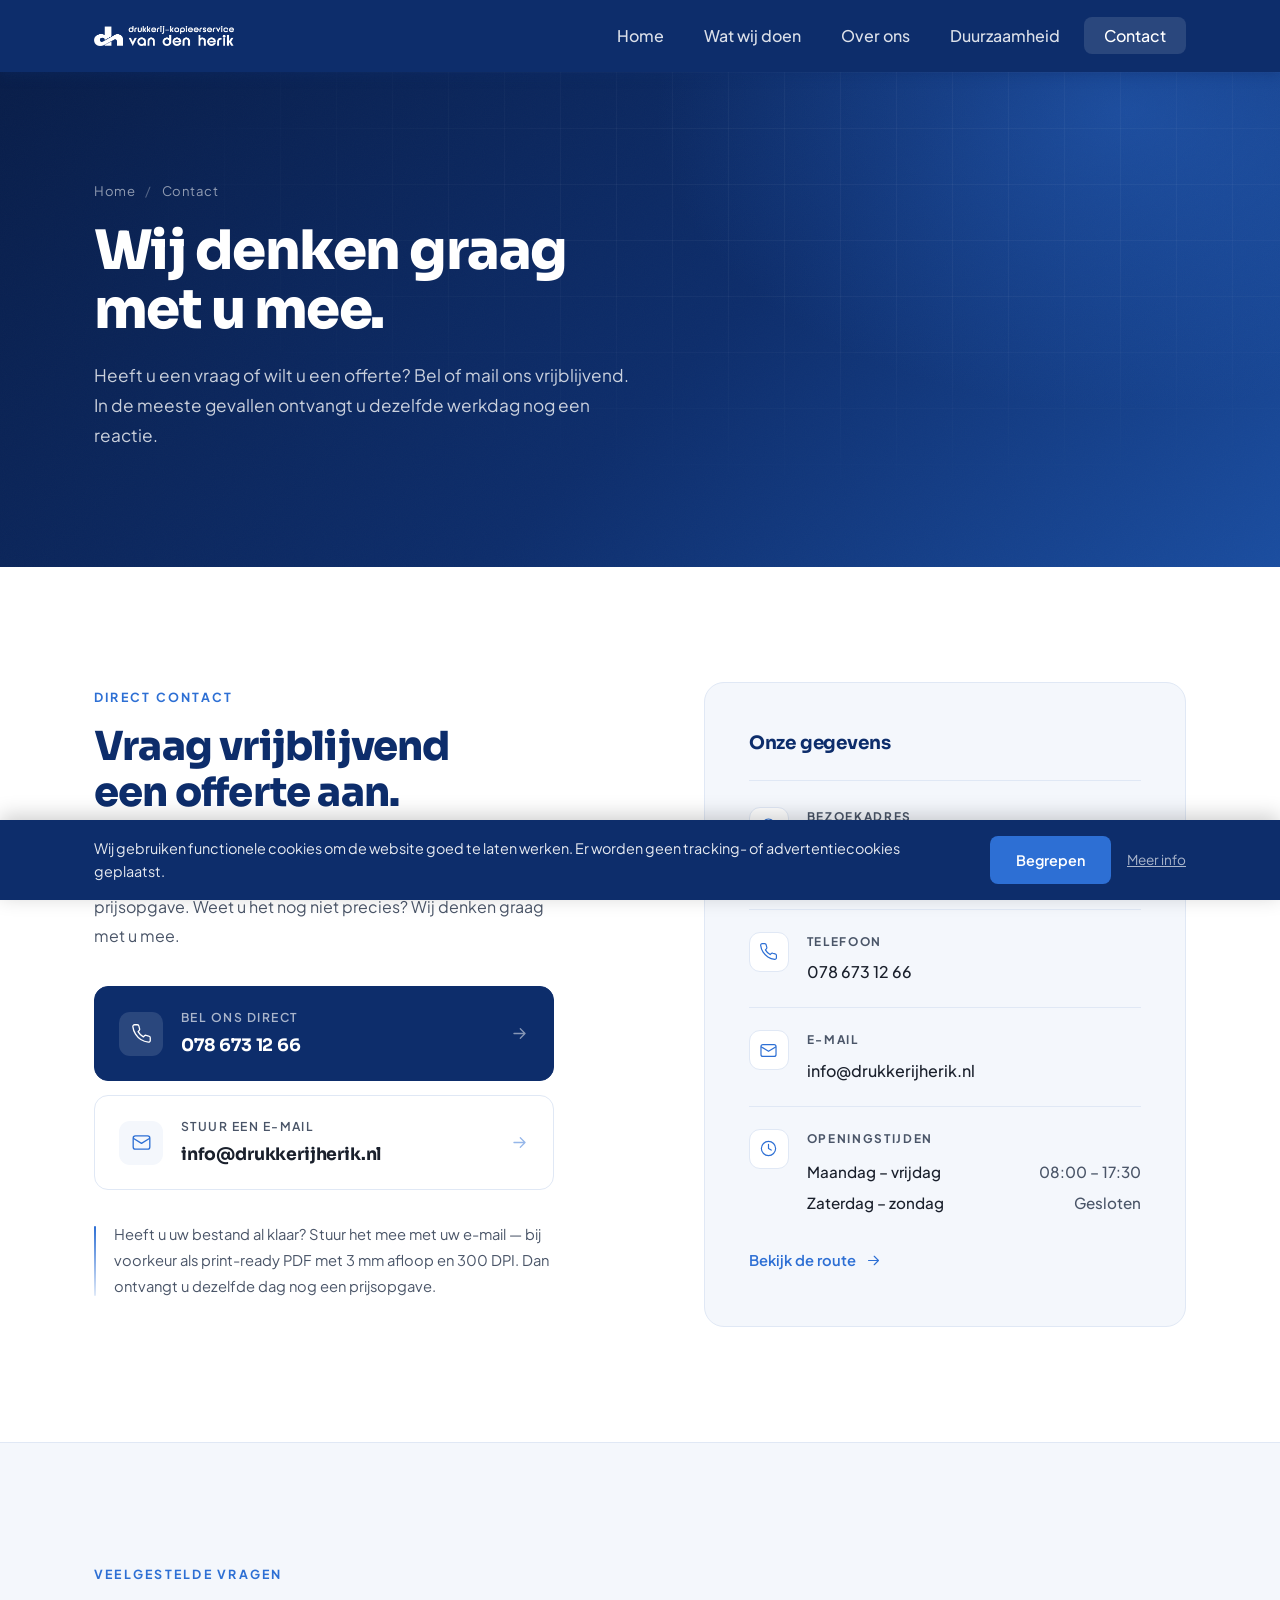
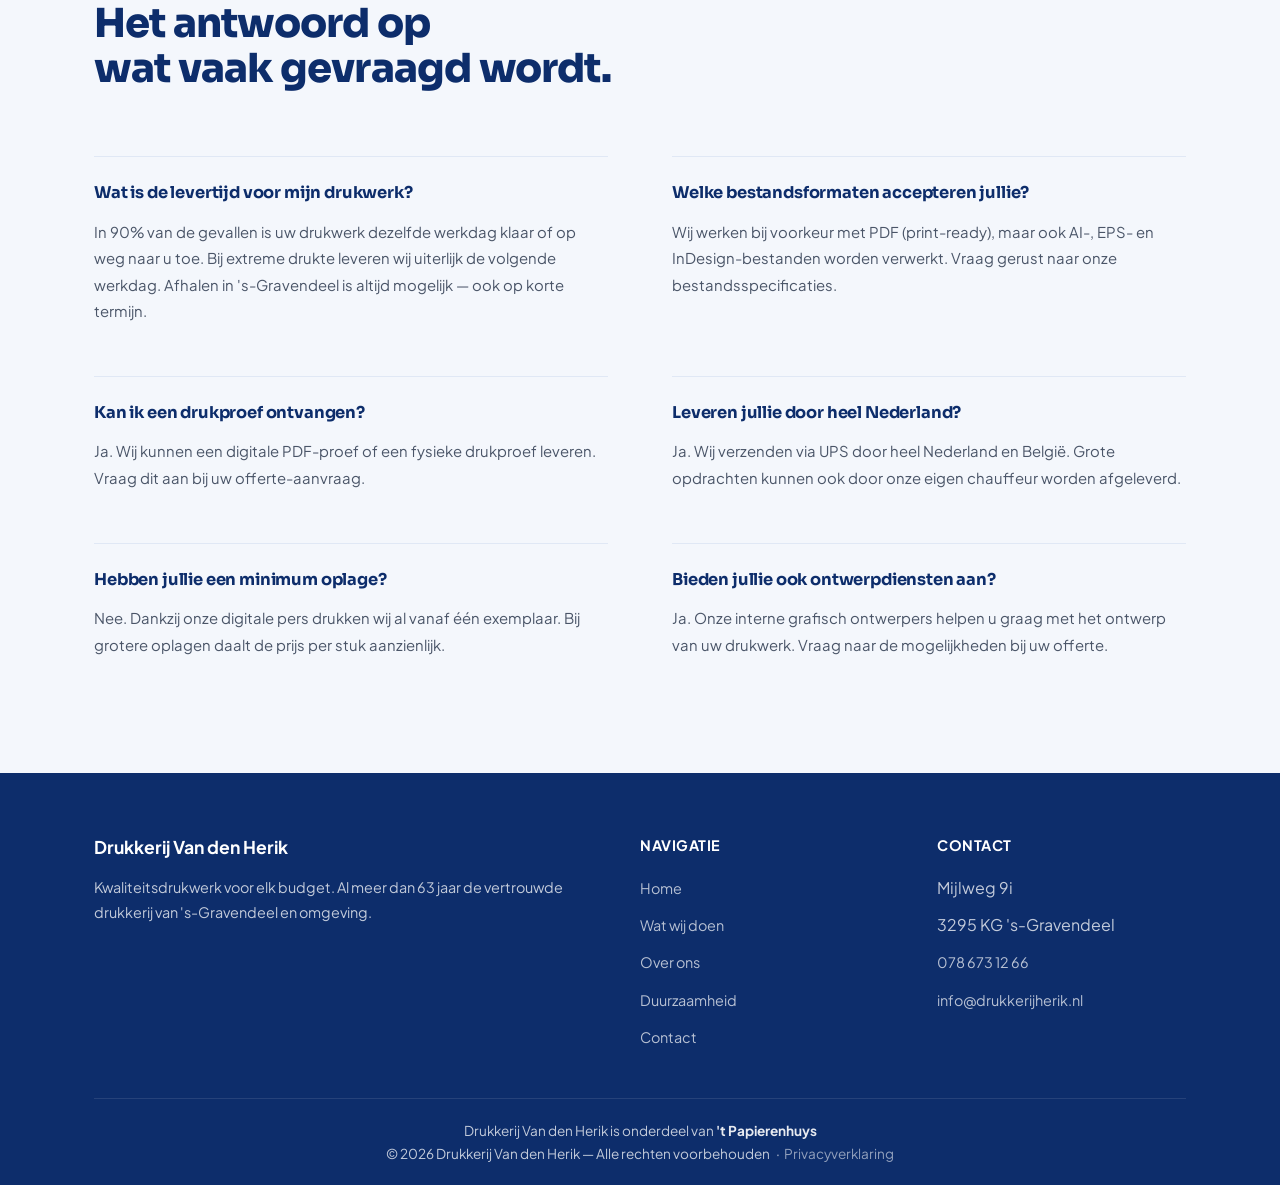
==== contact.html @ fd31c829 "Apply SEO/schema and accessibility/color skills to the site SEO & structured data (seo-audit, schema" ====
<!DOCTYPE html>
<html lang="nl">
<head>
  <meta charset="UTF-8" />
  <meta name="viewport" content="width=device-width, initial-scale=1.0" />
  <title>Contact — Drukkerij Van den Herik</title>
  <meta name="description" content="Neem contact op met Drukkerij Van den Herik. Vraag een offerte aan, stel uw vraag of kom langs op ons adres in 's-Gravendeel." />
  <link rel="canonical" href="https://drukkerijherik.nl/contact.html" />
  <meta property="og:type" content="website" />
  <meta property="og:site_name" content="Drukkerij Van den Herik" />
  <meta property="og:locale" content="nl_NL" />
  <meta property="og:title" content="Contact — Drukkerij Van den Herik" />
  <meta property="og:description" content="Neem contact op met Drukkerij Van den Herik. Vraag een offerte aan, stel uw vraag of kom langs op ons adres in 's-Gravendeel." />
  <meta property="og:url" content="https://drukkerijherik.nl/contact.html" />
  <meta property="og:image" content="https://drukkerijherik.nl/logo.png" />
  <meta name="twitter:card" content="summary" />
  <meta name="twitter:title" content="Contact — Drukkerij Van den Herik" />
  <meta name="twitter:description" content="Neem contact op met Drukkerij Van den Herik. Vraag een offerte aan, stel uw vraag of kom langs op ons adres in 's-Gravendeel." />
  <meta name="twitter:image" content="https://drukkerijherik.nl/logo.png" />
  <link rel="icon" href="logo.png" type="image/png" />
  <link rel="preconnect" href="https://fonts.googleapis.com" />
  <link rel="preconnect" href="https://fonts.gstatic.com" crossorigin />
  <link href="https://fonts.googleapis.com/css2?family=Plus+Jakarta+Sans:wght@400;500;600;700&family=Sora:wght@600;700;800&display=swap" rel="stylesheet" />
  <link rel="stylesheet" href="css/style.css" />
  <script type="application/ld+json">
  {
    "@context": "https://schema.org",
    "@graph": [
      {
        "@type": "LocalBusiness",
        "@id": "https://drukkerijherik.nl/#bedrijf",
        "name": "Drukkerij Van den Herik",
        "alternateName": "'t Papierenhuys",
        "image": "https://drukkerijherik.nl/logo.png",
        "logo": "https://drukkerijherik.nl/logo.png",
        "url": "https://drukkerijherik.nl/",
        "telephone": "+31786731266",
        "email": "info@drukkerijherik.nl",
        "priceRange": "€€",
        "foundingDate": "1961",
        "address": {
          "@type": "PostalAddress",
          "streetAddress": "Mijlweg 9i",
          "postalCode": "3295 KG",
          "addressLocality": "'s-Gravendeel",
          "addressRegion": "Zuid-Holland",
          "addressCountry": "NL"
        },
        "openingHoursSpecification": [{
          "@type": "OpeningHoursSpecification",
          "dayOfWeek": ["Monday", "Tuesday", "Wednesday", "Thursday", "Friday"],
          "opens": "08:00",
          "closes": "17:30"
        }]
      },
      {
        "@type": "ContactPage",
        "@id": "https://drukkerijherik.nl/contact.html#webpagina",
        "url": "https://drukkerijherik.nl/contact.html",
        "name": "Contact — Drukkerij Van den Herik",
        "isPartOf": { "@id": "https://drukkerijherik.nl/#website" },
        "about": { "@id": "https://drukkerijherik.nl/#bedrijf" },
        "inLanguage": "nl-NL"
      },
      {
        "@type": "BreadcrumbList",
        "@id": "https://drukkerijherik.nl/contact.html#broodkruimel",
        "itemListElement": [
          { "@type": "ListItem", "position": 1, "name": "Home", "item": "https://drukkerijherik.nl/" },
          { "@type": "ListItem", "position": 2, "name": "Contact", "item": "https://drukkerijherik.nl/contact.html" }
        ]
      }
    ]
  }
  </script>
</head>
<body>
  <a class="skip-link" href="#main">Naar de inhoud</a>

  <div id="scroll-voortgang" aria-hidden="true"></div>

  <!-- ===== NAVIGATIE ===== -->
  <nav class="navbar">
    <div class="container navbar__inner">
      <a href="/" class="navbar__logo">
        <img src="logo.png" alt="Drukkerij Van den Herik" class="navbar__logo-img" />
      </a>
      <button class="hamburger" id="hamburger" aria-label="Menu openen">
        <span></span><span></span><span></span>
      </button>
      <ul class="navbar__menu" id="nav-menu">
        <li><a href="/">Home</a></li>
        <li><a href="diensten.html">Wat wij doen</a></li>
        <li><a href="over-ons.html">Over ons</a></li>
        <li><a href="duurzaamheid.html">Duurzaamheid</a></li>
        <li><a href="contact.html" class="actief knop--nav-cta">Contact</a></li>
      </ul>
    </div>
  </nav>

  <main id="main">

  <!-- ===== PAGINAKOP ===== -->
  <header class="ct-kop">
    <div class="ct-kop__achtergrond" aria-hidden="true">
      <div class="ct-kop__raster"></div>
      <div class="ct-kop__ruis"></div>
    </div>
    <div class="container ct-kop__inhoud">
      <p class="ct-kop__broodkruimel">
        <a href="/">Home</a><span aria-hidden="true">/</span>Contact
      </p>
      <h1 class="ct-kop__titel">Wij denken graag<br />met u mee.</h1>
      <p class="ct-kop__intro">
        Heeft u een vraag of wilt u een offerte? Bel of mail ons vrijblijvend.
        In de meeste gevallen ontvangt u dezelfde werkdag nog een reactie.
      </p>
    </div>
  </header>

  <!-- ===== CONTACT ===== -->
  <section class="ct-sectie">
    <div class="container ct-raster">

      <!-- Direct contact -->
      <div class="ct-primair ct-reveal">
        <span class="ct-kicker">Direct contact</span>
        <h2 class="ct-titel">Vraag vrijblijvend<br />een offerte aan.</h2>
        <p class="ct-alinea">
          Vertel ons wat u nodig heeft — oplage, formaat, papiersoort en gewenste
          leverdatum — en wij sturen u een scherpe prijsopgave. Weet u het nog niet
          precies? Wij denken graag met u mee.
        </p>

        <div class="ct-acties">
          <a href="tel:+31786731266" class="ct-actie ct-actie--primair">
            <span class="ct-actie__icoon" aria-hidden="true">
              <svg viewBox="0 0 24 24" fill="none" stroke="currentColor" stroke-width="1.5" stroke-linecap="round" stroke-linejoin="round">
                <path d="M22 16.9v3a2 2 0 0 1-2.2 2 19.8 19.8 0 0 1-8.6-3.1 19.5 19.5 0 0 1-6-6A19.8 19.8 0 0 1 2.1 4.2 2 2 0 0 1 4.1 2h3a2 2 0 0 1 2 1.7c.1 1 .4 1.9.7 2.8a2 2 0 0 1-.5 2.1L8.1 9.9a16 16 0 0 0 6 6l1.3-1.3a2 2 0 0 1 2.1-.4c.9.3 1.8.6 2.8.7a2 2 0 0 1 1.7 2z"/>
              </svg>
            </span>
            <span class="ct-actie__tekst">
              <span class="ct-actie__label">Bel ons direct</span>
              <span class="ct-actie__waarde">078 673 12 66</span>
            </span>
            <span class="ct-actie__pijl" aria-hidden="true">
              <svg viewBox="0 0 24 24" fill="none" stroke="currentColor" stroke-width="1.6" stroke-linecap="round" stroke-linejoin="round">
                <path d="M5 12h14M13 6l6 6-6 6"/>
              </svg>
            </span>
          </a>

          <a href="mailto:info@drukkerijherik.nl" class="ct-actie">
            <span class="ct-actie__icoon" aria-hidden="true">
              <svg viewBox="0 0 24 24" fill="none" stroke="currentColor" stroke-width="1.5" stroke-linecap="round" stroke-linejoin="round">
                <rect x="2.5" y="4.5" width="19" height="15" rx="2.5"/>
                <path d="m3 7.5 9 5.5 9-5.5"/>
              </svg>
            </span>
            <span class="ct-actie__tekst">
              <span class="ct-actie__label">Stuur een e-mail</span>
              <span class="ct-actie__waarde">info@drukkerijherik.nl</span>
            </span>
            <span class="ct-actie__pijl" aria-hidden="true">
              <svg viewBox="0 0 24 24" fill="none" stroke="currentColor" stroke-width="1.6" stroke-linecap="round" stroke-linejoin="round">
                <path d="M5 12h14M13 6l6 6-6 6"/>
              </svg>
            </span>
          </a>
        </div>

        <p class="ct-notitie">
          Heeft u uw bestand al klaar? Stuur het mee met uw e-mail — bij voorkeur
          als print-ready PDF met 3 mm afloop en 300 DPI. Dan ontvangt u dezelfde
          dag nog een prijsopgave.
        </p>
      </div>

      <!-- Gegevens -->
      <aside class="ct-gegevens ct-reveal">
        <h2 class="ct-gegevens__titel">Onze gegevens</h2>

        <dl class="ct-lijst">
          <div class="ct-regel">
            <span class="ct-regel__icoon" aria-hidden="true">
              <svg viewBox="0 0 24 24" fill="none" stroke="currentColor" stroke-width="1.5" stroke-linecap="round" stroke-linejoin="round">
                <path d="M20 10.5c0 5.8-8 11.5-8 11.5s-8-5.7-8-11.5a8 8 0 0 1 16 0z"/>
                <circle cx="12" cy="10.2" r="2.8"/>
              </svg>
            </span>
            <div class="ct-regel__inhoud">
              <dt>Bezoekadres</dt>
              <dd>Mijlweg 9i<br />3295 KG 's-Gravendeel</dd>
            </div>
          </div>

          <div class="ct-regel">
            <span class="ct-regel__icoon" aria-hidden="true">
              <svg viewBox="0 0 24 24" fill="none" stroke="currentColor" stroke-width="1.5" stroke-linecap="round" stroke-linejoin="round">
                <path d="M22 16.9v3a2 2 0 0 1-2.2 2 19.8 19.8 0 0 1-8.6-3.1 19.5 19.5 0 0 1-6-6A19.8 19.8 0 0 1 2.1 4.2 2 2 0 0 1 4.1 2h3a2 2 0 0 1 2 1.7c.1 1 .4 1.9.7 2.8a2 2 0 0 1-.5 2.1L8.1 9.9a16 16 0 0 0 6 6l1.3-1.3a2 2 0 0 1 2.1-.4c.9.3 1.8.6 2.8.7a2 2 0 0 1 1.7 2z"/>
              </svg>
            </span>
            <div class="ct-regel__inhoud">
              <dt>Telefoon</dt>
              <dd><a href="tel:+31786731266">078 673 12 66</a></dd>
            </div>
          </div>

          <div class="ct-regel">
            <span class="ct-regel__icoon" aria-hidden="true">
              <svg viewBox="0 0 24 24" fill="none" stroke="currentColor" stroke-width="1.5" stroke-linecap="round" stroke-linejoin="round">
                <rect x="2.5" y="4.5" width="19" height="15" rx="2.5"/>
                <path d="m3 7.5 9 5.5 9-5.5"/>
              </svg>
            </span>
            <div class="ct-regel__inhoud">
              <dt>E-mail</dt>
              <dd><a href="mailto:info@drukkerijherik.nl">info@drukkerijherik.nl</a></dd>
            </div>
          </div>

          <div class="ct-regel">
            <span class="ct-regel__icoon" aria-hidden="true">
              <svg viewBox="0 0 24 24" fill="none" stroke="currentColor" stroke-width="1.5" stroke-linecap="round" stroke-linejoin="round">
                <circle cx="12" cy="12" r="9"/>
                <path d="M12 6.8V12l3.4 2"/>
              </svg>
            </span>
            <div class="ct-regel__inhoud">
              <dt>Openingstijden</dt>
              <dd>
                <span class="ct-uren"><span>Maandag &ndash; vrijdag</span><span>08:00 &ndash; 17:30</span></span>
                <span class="ct-uren"><span>Zaterdag &ndash; zondag</span><span>Gesloten</span></span>
              </dd>
            </div>
          </div>
        </dl>

        <a class="ct-route" href="https://www.google.com/maps/search/?api=1&amp;query=Mijlweg+9i+3295+KG+%27s-Gravendeel"
           target="_blank" rel="noopener">
          Bekijk de route
          <svg viewBox="0 0 24 24" fill="none" stroke="currentColor" stroke-width="1.6" stroke-linecap="round" stroke-linejoin="round" aria-hidden="true">
            <path d="M5 12h14M13 6l6 6-6 6"/>
          </svg>
        </a>
      </aside>

    </div>
  </section>

  <!-- ===== VEELGESTELDE VRAGEN ===== -->
  <section class="ct-faq">
    <div class="container">
      <div class="ct-faq__kop ct-reveal">
        <span class="ct-kicker">Veelgestelde vragen</span>
        <h2 class="ct-titel">Het antwoord op<br />wat vaak gevraagd wordt.</h2>
      </div>

      <div class="ct-faq__raster">
        <div class="ct-vraag ct-reveal">
          <h3>Wat is de levertijd voor mijn drukwerk?</h3>
          <p>
            In 90% van de gevallen is uw drukwerk dezelfde werkdag klaar of op weg naar u toe.
            Bij extreme drukte leveren wij uiterlijk de volgende werkdag. Afhalen in
            's-Gravendeel is altijd mogelijk — ook op korte termijn.
          </p>
        </div>
        <div class="ct-vraag ct-reveal">
          <h3>Welke bestandsformaten accepteren jullie?</h3>
          <p>
            Wij werken bij voorkeur met PDF (print-ready), maar ook AI-, EPS- en
            InDesign-bestanden worden verwerkt. Vraag gerust naar onze bestandsspecificaties.
          </p>
        </div>
        <div class="ct-vraag ct-reveal">
          <h3>Kan ik een drukproef ontvangen?</h3>
          <p>
            Ja. Wij kunnen een digitale PDF-proef of een fysieke drukproef leveren.
            Vraag dit aan bij uw offerte-aanvraag.
          </p>
        </div>
        <div class="ct-vraag ct-reveal">
          <h3>Leveren jullie door heel Nederland?</h3>
          <p>
            Ja. Wij verzenden via UPS door heel Nederland en België. Grote opdrachten
            kunnen ook door onze eigen chauffeur worden afgeleverd.
          </p>
        </div>
        <div class="ct-vraag ct-reveal">
          <h3>Hebben jullie een minimum oplage?</h3>
          <p>
            Nee. Dankzij onze digitale pers drukken wij al vanaf één exemplaar.
            Bij grotere oplagen daalt de prijs per stuk aanzienlijk.
          </p>
        </div>
        <div class="ct-vraag ct-reveal">
          <h3>Bieden jullie ook ontwerpdiensten aan?</h3>
          <p>
            Ja. Onze interne grafisch ontwerpers helpen u graag met het ontwerp van
            uw drukwerk. Vraag naar de mogelijkheden bij uw offerte.
          </p>
        </div>
      </div>
    </div>
  </section>

  </main>

  <!-- ===== FOOTER ===== -->
  <footer class="footer">
    <div class="container">
      <div class="footer__raster">
        <div>
          <div class="footer__merk">Drukkerij Van den Herik</div>
          <p class="footer__beschrijving">
            Kwaliteitsdrukwerk voor elk budget. Al meer dan 63 jaar de vertrouwde drukkerij
            van 's-Gravendeel en omgeving.
          </p>
        </div>
        <div>
          <div class="footer__koptekst">Navigatie</div>
          <ul class="footer__links">
            <li><a href="/">Home</a></li>
            <li><a href="diensten.html">Wat wij doen</a></li>
            <li><a href="over-ons.html">Over ons</a></li>
            <li><a href="duurzaamheid.html">Duurzaamheid</a></li>
            <li><a href="contact.html">Contact</a></li>
          </ul>
        </div>
        <div>
          <div class="footer__koptekst">Contact</div>
          <ul class="footer__links">
            <li>Mijlweg 9i</li>
            <li>3295 KG 's-Gravendeel</li>
            <li><a href="tel:+31786731266">078 673 12 66</a></li>
            <li><a href="mailto:info@drukkerijherik.nl">info@drukkerijherik.nl</a></li>
          </ul>
        </div>
      </div>
      <div class="footer__bodem">
        Drukkerij Van den Herik is onderdeel van <strong class="footer__merknaam">'t Papierenhuys</strong><br />&copy; 2026 Drukkerij Van den Herik — Alle rechten voorbehouden &nbsp;&nbsp;·&nbsp;&nbsp;<a href="privacy.html" class="footer__privacy">Privacyverklaring</a>
      </div>
    </div>
  </footer>

  <script src="js/main.js"></script>
</body>
</html>
---- css/style.css ----
/* =========================================
   Drukkerij Van den Herik — Stylesheet
   Designsysteem: zie DESIGN.md. Alle kleuren lopen via de tokens
   hieronder; buiten dit blok (en het duurzaamheidspalet) staan
   geen losse hex-waarden.
   ========================================= */

:root {
  /* ——— Inkt: merkblauw van nacht tot glans ——— */
  --inkt-nacht:    #060f2b;
  --inkt-diep:     #081d49;
  --blauw-donker:  #0d2d6b;
  --inkt-marine:   #123a80;
  --blauw-middel:  #1a4da0;
  --blauw-licht:   #2d6fd4;
  --blauw-accent:  #4a90d9;
  --blauw-glans:   #7ab0ff;
  --blauw-hemel:   #8fc0ff;
  --blauw-lucht:   #8fd0ff;
  --blauw-mist:    #bcd8ff;
  --blauw-ijs:     #dbe6f6;
  --blauw-wolk:    #e8f0fc;

  /* ——— Illustratie-blauw (scènes) ——— */
  --scene-nacht:   #101c38;
  --scene-diep:    #182848;
  --scene-staal:   #24407a;
  --scene-lood:    #3a4d78;
  --scene-hemel:   #6ba3e8;
  --scene-lucht:   #9fbde8;
  --scene-vlak:    #c9d8ef;
  --scene-regel:   #dbe3ef;
  --scene-rand:    #b9cbe8;
  --scene-zacht:   #eef3fb;
  --scene-marine:  #1c2e56;
  --scene-leisteen: #22355e;
  --scene-sneeuw:  #d6e7ff;
  --papier-structuur: #eef1f6;
  --papier-structuur-diep: #e6eaf2;

  /* ——— Papier: achtergronden en vlakken ——— */
  --wit:           #ffffff;
  --papier-licht:  #f7faff;
  --grijs-licht:   #f4f7fc;
  --papier-diep:   #e9eff9;
  --grijs-middel:  #e0e8f5;
  --papier-mat:    #dfe5ee;
  --papier-lila:   #e9e6f2;
  --papier-lila-diep: #dcd8ea;

  /* ——— Tekst ——— */
  --tekst-donker:  #1a202c;
  --grijs-tekst:   #4a5568;
  --tekst-zacht:   #61728f;
  --tekst-vaag:    #9aa8bf;

  /* ——— Signaal ——— */
  --succes:        #059669;
  --succes-diep:   #065f46;
  --succes-zacht:  #ecfdf5;
  --succes-rand:   #a7e8cb;
  --live-groen:    #6fe3a5;
  --waarschuwing:  #92600a;
  --waarschuwing-zacht: #fef3e2;
  --waarschuwing-rand:  #f6d8a8;
  --fout:          #c53030;
  --fout-helder:   #e53e3e;
  --fout-zacht:    #fde8e8;

  /* ——— Groen: duurzaamheid ——— */
  --groen-diep:    #1a4a2e;
  --groen:         #2a7a46;
  --groen-helder:  #3a9b5c;
  --groen-mint:    #a9d0b6;
  --groen-nevel:   #f0f7f0;
  --blauw-nevel:   #e8f4f8;

  /* ——— Drukwerk-illustratie (alleen in scènes) ——— */
  --cmyk-cyaan:    #00b7e8;
  --cmyk-magenta:  #e6007e;
  --cmyk-geel:     #ffd500;
  --folie-goud:    #b8860b;
  --folie-licht:   #f6d878;
  --folie-glans:   #fff2b0;
  --folie-donker:  #8a6d1f;
  --kraft:         #e6dccd;
  --kraft-diep:    #dfd3c0;
  --kraft-licht:   #f7f3ee;
  --kaart-lila:    #ece5f0;
  --roos:          #d4708a;
  --zwart:         #000000;

  /* ——— RGB-hulpwaarden voor rgba() ——— */
  --inkt-rgb:          6, 15, 43;
  --inkt-diep-rgb:     8, 29, 73;
  --blauw-donker-rgb:  13, 45, 107;
  --blauw-middel-rgb:  26, 77, 160;
  --blauw-licht-rgb:   45, 111, 212;
  --blauw-accent-rgb:  74, 144, 217;
  --blauw-glans-rgb:   122, 176, 255;
  --wit-rgb:           255, 255, 255;
  --blauw-mist-rgb:    188, 216, 255;
  --groen-rgb:         58, 155, 92;
  --groen-mint-rgb:    169, 208, 182;
  --blauw-hemel-rgb:   143, 192, 255;
  --scene-diep-rgb:    24, 40, 72;
  --live-groen-rgb:    111, 227, 165;
  --inkt-k-rgb:        160, 190, 255;
  --cmyk-cyaan-rgb:    0, 183, 232;
  --cmyk-magenta-rgb:  230, 0, 126;
  --cmyk-geel-rgb:     255, 213, 0;
  --kraft-schaduw-rgb: 90, 70, 50;
  --lila-schaduw-rgb:  90, 80, 140;
  --zwart-rgb:         0, 0, 0;

  /* ——— Typografie ——— */
  --font-display: 'Sora', 'Plus Jakarta Sans', 'Segoe UI', system-ui, sans-serif;
  --font-tekst:   'Plus Jakarta Sans', 'Segoe UI', system-ui, -apple-system, sans-serif;

  /* ——— Diepte ——— */
  --schaduw-vlak:    0 2px 14px rgba(var(--blauw-donker-rgb), 0.05);
  --schaduw-zacht:   0 4px 12px rgba(var(--blauw-donker-rgb), 0.1);
  --schaduw:         0 4px 20px rgba(var(--blauw-donker-rgb), 0.12);
  --schaduw-hover:   0 18px 40px rgba(var(--blauw-donker-rgb), 0.14);
  --schaduw-zwevend: 0 24px 60px rgba(var(--blauw-donker-rgb), 0.18);

  /* ——— Vorm ——— */
  --radius:        8px;
  --radius-knop:   12px;
  --radius-groot:  16px;
  --radius-kaart:  20px;
  --radius-scene:  24px;

  /* ——— Beweging ——— */
  --ease-uit:   cubic-bezier(0.16, 1, 0.3, 1);
  --ease-zacht: cubic-bezier(0.22, 1, 0.36, 1);
  --duur-snel:  0.25s;
  --duur:       0.35s;
  --duur-traag: 0.75s;
  --transitie:  0.3s ease;

  /* ——— Focus ——— */
  --focus-ring:       rgba(var(--blauw-licht-rgb), 0.55);
  --focus-ring-licht: rgba(var(--blauw-mist-rgb), 0.9);
}

/* ——— Reset & Base ——— */
*, *::before, *::after { box-sizing: border-box; margin: 0; padding: 0; }

html { scroll-behavior: smooth; font-size: 16px; }

body {
  font-family: var(--font-tekst);
  color: var(--tekst-donker);
  background: var(--wit);
  line-height: 1.7;
  -webkit-font-smoothing: antialiased;
  -moz-osx-font-smoothing: grayscale;
  text-rendering: optimizeLegibility;
}

img { max-width: 100%; display: block; }

a { color: var(--blauw-licht); text-decoration: none; transition: color var(--transitie); }
a:hover { color: var(--blauw-donker); }

/* ——— Skip link: eerste focusbare element, onzichtbaar tot het focus krijgt ——— */
.skip-link {
  position: absolute;
  top: 16px;
  left: 16px;
  z-index: 10000;
  padding: 12px 20px;
  background: var(--blauw-donker);
  color: var(--wit);
  font-weight: 700;
  border-radius: 8px;
  transform: translateY(-150%);
  transition: transform var(--transitie);
}
.skip-link:focus-visible,
.skip-link:focus {
  transform: translateY(0);
}

/* ——— Toegankelijke focus: zichtbaar bij toetsenbord, onzichtbaar bij klikken ——— */
:where(a, button, [role="button"], input, textarea, select, summary, [tabindex]):focus-visible {
  outline: 3px solid var(--focus-ring);
  outline-offset: 3px;
  border-radius: 4px;
}
:where(.navbar, .footer, .hero, .dp-hero, .op-hero, .du-hero, .ct-kop, .hp-cta, .op-cta, .dp-finale, .dp-waarom, .op-werkwijze, .du-cta, .pv-kop)
  :where(a, button, [role="button"]):focus-visible {
  outline-color: var(--focus-ring-licht);
}
::selection { background: rgba(var(--blauw-licht-rgb), 0.18); color: var(--blauw-donker); }

/* ——— Minder beweging: sitebrede terugval (aanvullend op de per-sectie-regels) ——— */
@media (prefers-reduced-motion: reduce) {
  *, *::before, *::after {
    animation-duration: 0.01ms !important;
    animation-iteration-count: 1 !important;
    transition-duration: 0.01ms !important;
    scroll-behavior: auto !important;
  }
  .reveal,
  .kop-regel > span {
    opacity: 1 !important;
    transform: none !important;
  }
}

ul { list-style: none; }

/* ——— Utility ——— */
.container { max-width: 1140px; margin: 0 auto; padding: 0 24px; }
.sectie     { padding: 80px 0; }

.knop {
  display: inline-flex;
  align-items: center;
  justify-content: center;
  min-height: 48px;
  padding: 14px 32px;
  border-radius: var(--radius);
  font-family: var(--font-tekst);
  font-weight: 600;
  font-size: 1rem;
  line-height: 1.3;
  cursor: pointer;
  border: 2px solid transparent;
  transition: background var(--duur-snel) var(--ease-zacht), color var(--duur-snel) var(--ease-zacht),
              border-color var(--duur-snel) var(--ease-zacht), box-shadow var(--duur) var(--ease-zacht),
              transform var(--duur-snel) var(--ease-zacht);
  text-align: center;
}
.knop:active { transform: translateY(0); box-shadow: var(--schaduw-zacht); }
.knop:disabled,
.knop[aria-disabled="true"] {
  opacity: 0.55;
  cursor: not-allowed;
  transform: none;
  box-shadow: none;
}

.knop--primair {
  background: var(--blauw-licht);
  color: var(--wit);
}
.knop--primair:hover {
  background: var(--blauw-donker);
  color: var(--wit);
  box-shadow: var(--schaduw-hover);
  transform: translateY(-2px);
}

/* ——— Navigatiebalk ——— */
.navbar {
  position: sticky;
  top: 0;
  z-index: 100;
  background: var(--blauw-donker);
  box-shadow: 0 2px 12px rgba(var(--blauw-donker-rgb), 0.4);
}

.navbar__inner {
  display: flex;
  align-items: center;
  justify-content: space-between;
  height: 72px;
}

.navbar__logo {
  display: flex;
  align-items: center;
  gap: 10px;
  color: var(--wit);
  font-size: 1.25rem;
  font-weight: 700;
  letter-spacing: -0.3px;
}

.navbar__logo-img {
  height: auto;
  max-height: 32px;
  max-width: 140px;
  width: auto;
  display: block;
  object-fit: contain;
  filter: brightness(0) invert(1);
}

.navbar__menu {
  display: flex;
  gap: 8px;
  align-items: center;
}

.navbar__menu a {
  color: rgba(var(--wit-rgb),0.85);
  font-weight: 500;
  padding: 8px 16px;
  border-radius: var(--radius);
  transition: background var(--transitie), color var(--transitie);
}
.navbar__menu a:hover,
.navbar__menu a.actief {
  background: rgba(var(--wit-rgb),0.12);
  color: var(--wit);
}

.navbar__menu .knop--nav-cta {
  background: var(--blauw-licht);
  color: var(--wit);
  padding: 8px 20px;
}
.navbar__menu .knop--nav-cta:hover {
  background: var(--blauw-accent);
}

/* Hamburger */
.hamburger {
  display: none;
  flex-direction: column;
  align-items: center;
  justify-content: center;
  gap: 5px;
  width: 44px;
  height: 44px;
  background: none;
  border: none;
  border-radius: var(--radius);
  cursor: pointer;
  padding: 8px;
}
.hamburger:hover { background: rgba(var(--wit-rgb), 0.1); }
.hamburger span {
  display: block;
  width: 26px;
  height: 2px;
  background: var(--wit);
  border-radius: 2px;
  transition: all var(--transitie);
}
.hamburger.open span:nth-child(1) { transform: translateY(7px) rotate(45deg); }
.hamburger.open span:nth-child(2) { opacity: 0; }
.hamburger.open span:nth-child(3) { transform: translateY(-7px) rotate(-45deg); }

/* ——— Hero ——— */
.hero {
  position: relative;
  background: linear-gradient(135deg, var(--blauw-donker) 0%, var(--blauw-middel) 60%, var(--blauw-licht) 100%);
  color: var(--wit);
  padding: 120px 0 100px;
  overflow: hidden;
}

.hero::before {
  content: '';
  position: absolute;
  inset: 0;
}

.hero__inhoud {
  position: relative;
  max-width: 700px;
}

.hero__badge {
  display: inline-flex;
  align-items: center;
  gap: 8px;
  background: rgba(var(--wit-rgb),0.15);
  border: 1px solid rgba(var(--wit-rgb),0.25);
  color: rgba(var(--wit-rgb),0.9);
  font-size: 0.875rem;
  font-weight: 600;
  padding: 6px 16px;
  border-radius: 50px;
  margin-bottom: 24px;
  letter-spacing: 0.5px;
}

.hero__titel {
  font-size: clamp(2.25rem, 6vw, 3.75rem);
  font-weight: 800;
  line-height: 1.1;
  margin-bottom: 24px;
  letter-spacing: -0.5px;
}

.hero__titel span { color: var(--blauw-accent); }

.hero__intro {
  font-size: 1.2rem;
  color: rgba(var(--wit-rgb),0.85);
  margin-bottom: 40px;
  max-width: 580px;
}

.hero__knoppen {
  display: flex;
  flex-wrap: wrap;
  gap: 16px;
}

/* ——— Tellers ——— */

.teller {
  padding: 32px 16px;
}

/* ——— Tijdlijn (Over ons) ——— */
.tijdlijn {
  position: relative;
  padding-left: 32px;
  display: grid;
  gap: 40px;
}

.tijdlijn::before {
  content: '';
  position: absolute;
  left: 10px;
  top: 8px;
  bottom: 8px;
  width: 2px;
  background: var(--grijs-middel);
}

/* ——— Contact ——— */

/* Formulier */

/* ——— Footer ——— */
.footer {
  background: var(--blauw-donker);
  color: rgba(var(--wit-rgb),0.75);
  padding: 60px 0 0;
}

.footer__raster {
  display: grid;
  grid-template-columns: 2fr 1fr 1fr;
  gap: 48px;
  padding-bottom: 48px;
  border-bottom: 1px solid rgba(var(--wit-rgb),0.1);
}

.footer__merk { color: var(--wit); font-size: 1.1rem; font-weight: 700; margin-bottom: 12px; }
.footer__beschrijving { font-size: 0.9rem; line-height: 1.7; }

.footer__koptekst {
  color: var(--wit);
  font-size: 0.9rem;
  font-weight: 700;
  text-transform: uppercase;
  letter-spacing: 0.5px;
  margin-bottom: 16px;
}

.footer__links { display: grid; gap: 10px; }
.footer__links a { color: rgba(var(--wit-rgb), 0.7); font-size: 0.9rem; transition: color var(--transitie); }
@media (max-width: 680px) {
  .footer__links { gap: 2px; }
  .footer__links a { display: inline-flex; align-items: center; min-height: 44px; }
  .footer__privacy { display: inline-flex; align-items: center; min-height: 44px; }
}
.footer__links a:hover { color: var(--wit); }

.footer__bodem {
  padding: 20px 0;
  text-align: center;
  font-size: 0.85rem;
}

/* ——— Cookie-banner ——— */
.cookie-banner {
  position: fixed;
  bottom: 0;
  left: 0;
  right: 0;
  background: var(--blauw-donker);
  color: var(--wit);
  z-index: 9999;
  transform: translateY(100%);
  transition: transform 0.4s ease;
  box-shadow: 0 -4px 20px rgba(var(--zwart-rgb),0.2);
}

.cookie-banner--zichtbaar {
  transform: translateY(0);
}

.cookie-banner__inhoud {
  max-width: 1140px;
  margin: 0 auto;
  padding: 16px 24px;
  display: flex;
  align-items: center;
  gap: 24px;
  flex-wrap: wrap;
}

.cookie-banner__inhoud p {
  flex: 1;
  font-size: 0.9rem;
  line-height: 1.6;
  color: rgba(var(--wit-rgb),0.9);
  margin: 0;
  min-width: 200px;
}

.cookie-banner__knoppen {
  display: flex;
  align-items: center;
  gap: 16px;
  flex-shrink: 0;
}

.cookie-banner__knoppen .knop--primair {
  padding: 10px 24px;
  font-size: 0.9rem;
}

.cookie-meer {
  font-size: 0.85rem;
  color: rgba(var(--wit-rgb),0.65);
  text-decoration: underline;
  display: inline-flex;
  align-items: center;
  min-height: 44px;
}
.cookie-meer:hover { color: var(--wit); }

/* ——— Responsive ——— */
@media (max-width: 900px) {
        .footer__raster { grid-template-columns: 1fr 1fr; }
}

@media (max-width: 680px) {
  .sectie { padding: 56px 0; }
  .hamburger { display: flex; }
  .navbar__menu {
    display: none;
    position: absolute;
    top: 72px;
    left: 0;
    right: 0;
    background: var(--blauw-donker);
    flex-direction: column;
    padding: 16px 24px 24px;
    gap: 4px;
    border-top: 1px solid rgba(var(--wit-rgb),0.1);
    box-shadow: 0 8px 20px rgba(var(--zwart-rgb),0.3);
  }
  .navbar__menu.open { display: flex; }
  .navbar__menu a { padding: 12px 16px; width: 100%; }
  .hero { padding: 80px 0 64px; }
  .hero__knoppen { flex-direction: column; }
  .hero__knoppen .knop { width: 100%; text-align: center; }
      .footer__raster { grid-template-columns: 1fr; gap: 32px; }
              }

/* =========================================
   Premium hero & scroll-ervaring (homepagina)
   ========================================= */

/* ——— Scroll-voortgangsbalk ——— */
#scroll-voortgang {
  position: fixed;
  top: 0;
  left: 0;
  width: 100%;
  height: 3px;
  background: linear-gradient(90deg, var(--blauw-accent), var(--blauw-lucht));
  transform: scaleX(0);
  transform-origin: 0 50%;
  z-index: 1000;
  pointer-events: none;
}

/* ——— Navbar-status bij scrollen ——— */
.navbar {
  transition: background 0.35s ease, box-shadow 0.35s ease;
}
.navbar--gescrold {
  background: rgba(var(--inkt-diep-rgb), 0.88);
  -webkit-backdrop-filter: blur(14px) saturate(150%);
  backdrop-filter: blur(14px) saturate(150%);
  box-shadow: 0 8px 28px rgba(var(--inkt-rgb), 0.45);
}

/* ——— Hero: lay-out & achtergrond ——— */
.hero--premium {
  min-height: clamp(560px, calc(100vh - 72px), 880px);
  display: flex;
  align-items: center;
  padding: 90px 0 110px;
  background:
    radial-gradient(900px 600px at 85% 12%, rgba(var(--blauw-licht-rgb), 0.5), transparent 62%),
    radial-gradient(700px 520px at 8% 92%, rgba(var(--blauw-middel-rgb), 0.65), transparent 60%),
    linear-gradient(135deg, var(--inkt-diep) 0%, var(--blauw-donker) 45%, var(--blauw-middel) 100%);
}

.hero__achtergrond {
  position: absolute;
  inset: 0;
  overflow: hidden;
  pointer-events: none;
}

.hero__blob {
  position: absolute;
  border-radius: 50%;
  opacity: 0.5;
}
.hero__blob--1 {
  width: 520px;
  height: 520px;
  top: -160px;
  right: -80px;
  background: radial-gradient(circle, rgba(var(--blauw-accent-rgb), 0.55), transparent 70%);
  animation: blob-drijf-1 22s ease-in-out infinite alternate;
}
.hero__blob--2 {
  width: 440px;
  height: 440px;
  bottom: -180px;
  left: -120px;
  background: radial-gradient(circle, rgba(var(--blauw-licht-rgb), 0.45), transparent 70%);
  animation: blob-drijf-2 26s ease-in-out infinite alternate;
}
@keyframes blob-drijf-1 {
  from { transform: translate3d(0, 0, 0) scale(1); }
  to   { transform: translate3d(-70px, 60px, 0) scale(1.12); }
}
@keyframes blob-drijf-2 {
  from { transform: translate3d(0, 0, 0) scale(1); }
  to   { transform: translate3d(80px, -50px, 0) scale(1.08); }
}

.hero__raster-lijnen {
  position: absolute;
  inset: 0;
  background-image:
    linear-gradient(rgba(var(--wit-rgb), 0.045) 1px, transparent 1px),
    linear-gradient(90deg, rgba(var(--wit-rgb), 0.045) 1px, transparent 1px);
  background-size: 56px 56px;
  -webkit-mask-image: radial-gradient(ellipse 90% 80% at 60% 40%, var(--zwart) 30%, transparent 75%);
  mask-image: radial-gradient(ellipse 90% 80% at 60% 40%, var(--zwart) 30%, transparent 75%);
}

.hero__ruis {
  position: absolute;
  inset: 0;
  background-image: url("data:image/svg+xml,%3Csvg xmlns='http://www.w3.org/2000/svg' width='160' height='160'%3E%3Cfilter id='n'%3E%3CfeTurbulence type='fractalNoise' baseFrequency='0.9' numOctaves='2'/%3E%3C/filter%3E%3Crect width='100%25' height='100%25' filter='url(%23n)' opacity='0.5'/%3E%3C/svg%3E");
  opacity: 0.05;
}

.hero__watermerk {
  position: absolute;
  right: -140px;
  bottom: -70px;
  width: 560px;
  max-width: none;
  filter: brightness(0) invert(1);
  opacity: 0.04;
  transform: rotate(-8deg);
}

.hero__binnen {
  position: relative;
  display: grid;
  grid-template-columns: minmax(0, 1fr) 430px;
  gap: 48px;
  align-items: center;
  width: 100%;
}

/* ——— Hero: inhoud ——— */
.hero--premium .hero__inhoud {
  max-width: 640px;
  will-change: transform, opacity;
}

.hero--premium .hero__badge {
  gap: 10px;
  background: rgba(var(--wit-rgb), 0.08);
  border-color: rgba(var(--wit-rgb), 0.18);
  -webkit-backdrop-filter: blur(6px);
  backdrop-filter: blur(6px);
  animation: hero-fade 0.8s ease 0.1s both;
}
.hero__badge-punt {
  width: 8px;
  height: 8px;
  border-radius: 50%;
  background: var(--live-groen);
  flex-shrink: 0;
  animation: badge-puls 2.4s ease-out infinite;
}
@keyframes badge-puls {
  0%   { box-shadow: 0 0 0 0 rgba(var(--live-groen-rgb), 0.55); }
  70%  { box-shadow: 0 0 0 10px rgba(var(--live-groen-rgb), 0); }
  100% { box-shadow: 0 0 0 0 rgba(var(--live-groen-rgb), 0); }
}

.hero--premium .hero__titel {
  font-family: var(--font-display);
  font-size: clamp(2.6rem, 6vw, 4.35rem);
  line-height: 1.05;
  letter-spacing: -0.025em;
  margin-bottom: 28px;
}
.hero__regel {
  display: block;
  overflow: hidden;
  padding-bottom: 0.1em;
  margin-bottom: -0.1em;
}
.hero__regel > span {
  display: inline-block;
  transform: translateY(115%);
  animation: hero-onthul 0.9s cubic-bezier(0.16, 1, 0.3, 1) forwards;
}
.hero__regel:nth-child(1) > span { animation-delay: 0.25s; }
.hero__regel:nth-child(2) > span { animation-delay: 0.4s; }
@keyframes hero-onthul {
  to { transform: translateY(0); }
}
.hero__accent {
  background: linear-gradient(92deg, var(--blauw-glans) 0%, var(--blauw-mist) 55%, var(--wit) 100%);
  -webkit-background-clip: text;
  background-clip: text;
  color: transparent;
  -webkit-text-fill-color: transparent;
}

.hero--premium .hero__intro {
  font-size: 1.15rem;
  animation: hero-fade 0.8s ease 0.55s both;
}
.hero--premium .hero__knoppen {
  animation: hero-fade 0.8s ease 0.7s both;
}
@keyframes hero-fade {
  from { opacity: 0; transform: translateY(22px); }
  to   { opacity: 1; transform: translateY(0); }
}

/* ——— Hero: knoppen ——— */
.knop--hero-primair {
  display: inline-flex;
  align-items: center;
  gap: 10px;
  background: var(--wit);
  color: var(--blauw-donker);
  font-weight: 700;
  padding: 16px 34px;
  border-radius: 12px;
  position: relative;
  overflow: hidden;
  box-shadow: 0 12px 34px rgba(var(--inkt-rgb), 0.4);
  transition: transform 0.25s cubic-bezier(0.22, 1, 0.36, 1), box-shadow 0.3s ease;
}
.knop--hero-primair::after {
  content: '';
  position: absolute;
  top: 0;
  left: -80%;
  width: 50%;
  height: 100%;
  background: linear-gradient(100deg, transparent, rgba(var(--blauw-licht-rgb), 0.14) 50%, transparent);
  transform: skewX(-20deg);
  transition: left 0.6s ease;
}
.knop--hero-primair:hover {
  color: var(--blauw-donker);
  box-shadow: 0 18px 44px rgba(var(--inkt-rgb), 0.55);
}
.knop--hero-primair:hover::after { left: 130%; }
.knop__pijl {
  display: inline-block;
  transition: transform 0.3s cubic-bezier(0.22, 1, 0.36, 1);
}
.knop--hero-primair:hover .knop__pijl { transform: translateX(5px); }

.knop--hero-omlijnd {
  display: inline-flex;
  align-items: center;
  color: var(--wit);
  border: 1.5px solid rgba(var(--wit-rgb), 0.35);
  background: rgba(var(--wit-rgb), 0.02);
  padding: 16px 34px;
  border-radius: 12px;
  font-weight: 600;
  transition: transform 0.25s cubic-bezier(0.22, 1, 0.36, 1),
              background 0.3s ease, border-color 0.3s ease;
}
.knop--hero-omlijnd:hover {
  color: var(--wit);
  background: rgba(var(--wit-rgb), 0.1);
  border-color: rgba(var(--wit-rgb), 0.7);
}

/* ——— Hero: bewijsregel ——— */
.hero__bewijs {
  display: flex;
  align-items: center;
  flex-wrap: wrap;
  gap: 14px;
  margin-top: 34px;
  color: rgba(var(--wit-rgb), 0.65);
  font-size: 0.88rem;
  font-weight: 500;
  animation: hero-fade 0.8s ease 0.85s both;
}
.hero__bewijs-scheiding {
  width: 4px;
  height: 4px;
  border-radius: 50%;
  background: rgba(var(--wit-rgb), 0.35);
}

/* ——— Hero: zwevende kaarten ——— */
.hero__visueel {
  position: relative;
  height: 480px;
  will-change: transform;
}
.hero__glans {
  position: absolute;
  inset: 8% 4%;
  background: radial-gradient(closest-side, rgba(var(--blauw-glans-rgb), 0.3), transparent 72%);
}
.zweef-kaart {
  position: absolute;
  will-change: transform;
}
.zweef-kaart__binnen {
  display: flex;
  align-items: center;
  gap: 12px;
  background: rgba(var(--wit-rgb), 0.09);
  border: 1px solid rgba(var(--wit-rgb), 0.16);
  border-radius: 16px;
  padding: 14px 20px 14px 14px;
  -webkit-backdrop-filter: blur(10px);
  backdrop-filter: blur(10px);
  box-shadow: 0 18px 40px rgba(var(--inkt-rgb), 0.35);
  color: var(--wit);
  font-weight: 600;
  font-size: 0.92rem;
  white-space: nowrap;
  animation:
    kaart-in 0.9s cubic-bezier(0.16, 1, 0.3, 1) var(--intree, 0.6s) both,
    kaart-zweven var(--zweefduur, 7s) ease-in-out calc(var(--intree, 0.6s) + 0.9s) infinite alternate;
}
.zweef-kaart__binnen img {
  width: 46px;
  height: 46px;
  padding: 8px;
  background: var(--wit);
  border-radius: 12px;
  object-fit: contain;
  flex-shrink: 0;
}
@keyframes kaart-in {
  from { opacity: 0; transform: translateY(30px) scale(0.92); }
  to   { opacity: 1; transform: translateY(0) scale(1); }
}
@keyframes kaart-zweven {
  from { transform: translateY(0); }
  to   { transform: translateY(-14px); }
}

.zweef-kaart--1 { top: 5%;    left: 0;    --intree: 0.55s; --zweefduur: 6.4s; }
.zweef-kaart--2 { top: 0;     right: 5%;  --intree: 0.7s;  --zweefduur: 7.6s; }
.zweef-kaart--3 { bottom: 7%; left: 6%;   --intree: 0.85s; --zweefduur: 6.9s; }
.zweef-kaart--4 { bottom: 0;  right: 0;   --intree: 1s;    --zweefduur: 8.3s; }
.zweef-kaart--stat { top: 36%; left: 25%; --intree: 0.45s; --zweefduur: 9s; }

.zweef-kaart--stat .zweef-kaart__binnen {
  flex-direction: column;
  align-items: flex-start;
  gap: 4px;
  padding: 22px 28px;
  background: linear-gradient(150deg, rgba(var(--wit-rgb), 0.15), rgba(var(--wit-rgb), 0.05));
  white-space: normal;
}
.zweef-stat__getal {
  font-family: var(--font-display);
  font-size: 2.4rem;
  font-weight: 800;
  line-height: 1;
  background: linear-gradient(92deg, var(--blauw-hemel), var(--wit));
  -webkit-background-clip: text;
  background-clip: text;
  color: transparent;
  -webkit-text-fill-color: transparent;
}
.zweef-stat__label {
  font-size: 0.78rem;
  font-weight: 500;
  color: rgba(var(--wit-rgb), 0.75);
  line-height: 1.45;
}

/* ——— Hero: scroll-hint ——— */
.hero__scrollhint {
  position: absolute;
  left: 50%;
  bottom: 26px;
  transform: translateX(-50%);
  display: flex;
  flex-direction: column;
  align-items: center;
  gap: 8px;
  color: rgba(var(--wit-rgb), 0.55);
  font-size: 0.7rem;
  font-weight: 600;
  letter-spacing: 0.22em;
  text-transform: uppercase;
  animation: hero-fade 1s ease 1.3s both;
}
.hero__scrollhint:hover { color: var(--wit); }
.hero__scrollhint-lijn {
  width: 1.5px;
  height: 44px;
  background: rgba(var(--wit-rgb), 0.18);
  border-radius: 2px;
  position: relative;
  overflow: hidden;
}
.hero__scrollhint-lijn span {
  position: absolute;
  top: -40%;
  left: 0;
  width: 100%;
  height: 40%;
  background: linear-gradient(180deg, transparent, var(--wit));
  animation: scroll-druppel 2.2s cubic-bezier(0.4, 0, 0.2, 1) infinite;
}
@keyframes scroll-druppel {
  0%        { top: -40%; }
  60%, 100% { top: 110%; }
}

/* ——— USP-marquee ——— */
@keyframes usp-schuif {
  to { transform: translateX(-50%); }
}

/* ——— Onthul-animaties (reveal) ——— */
.reveal {
  opacity: 0;
  transform: translateY(30px);
  transition: opacity 0.75s cubic-bezier(0.16, 1, 0.3, 1),
              transform 0.75s cubic-bezier(0.16, 1, 0.3, 1);
}
.reveal--zichtbaar {
  opacity: 1;
  transform: none;
}

/* ——— Responsive ——— */
@media (max-width: 980px) {
  .hero__binnen { grid-template-columns: 1fr; }
  .hero__visueel { display: none; }
  .hero--premium { min-height: 0; padding: 80px 0 96px; }
  .hero__scrollhint { display: none; }
  .hero__watermerk { width: 400px; right: -120px; }
}

@media (max-width: 680px) {
  .hero--premium .hero__knoppen .knop {
    width: 100%;
    justify-content: center;
  }
  .hero__bewijs { gap: 10px; font-size: 0.8rem; }
}

/* ——— Beperkte beweging ——— */
@media (prefers-reduced-motion: reduce) {
  #scroll-voortgang { display: none; }
  .hero__blob,
  .hero__badge-punt,
  .hero__scrollhint-lijn span,
  .zweef-kaart__binnen {
    animation: none !important;
  }
  .hero--premium .hero__badge,
  .hero__regel > span,
  .hero--premium .hero__intro,
  .hero--premium .hero__knoppen,
  .hero__bewijs,
  .hero__scrollhint {
    animation: none !important;
    opacity: 1 !important;
    transform: none !important;
  }
  .reveal {
    opacity: 1;
    transform: none;
    transition: none;
  }
}

/* =========================================
   GSAP scroll-ervaring — aanvullingen
   ========================================= */

/* Als GSAP actief is, neemt het de reveals volledig over:
   de CSS-fallback wordt geneutraliseerd zodat beide systemen
   elkaar niet in de weg zitten. */
body.gsap-actief .reveal {
  opacity: 1;
  transform: none;
}

/* GSAP stuurt de marquee aan (snelheid + richting volgen de scroll) */

/* Woord-voor-woord tekstopbouw */
.bouw-woord {
  display: inline-block;
  will-change: opacity;
}

/* Cursor-spotlight in de hero */
.hero--premium::after {
  content: '';
  position: absolute;
  inset: 0;
  pointer-events: none;
  background: radial-gradient(
    600px circle at var(--mx, 70%) var(--my, 40%),
    rgba(var(--blauw-glans-rgb), 0.13),
    transparent 60%
  );
  opacity: 0;
  transition: opacity 0.5s ease;
}
.hero--premium.spot-actief::after {
  opacity: 1;
}

/* Zachtere overgang van hero naar de marquee-balk */

@media (prefers-reduced-motion: reduce) {
  .hero--premium::after { display: none; }
  .bouw-woord { opacity: 1 !important; }
}

/* =========================================
   Dienstenpagina — premium scroll-ervaring (dp-)
   ========================================= */

/* ——— Gedeelde typografie ——— */
.dp-kicker {
  display: inline-block;
  font-size: 0.78rem;
  font-weight: 700;
  letter-spacing: 0.18em;
  text-transform: uppercase;
  color: var(--blauw-licht);
  margin-bottom: 16px;
}
.dp-kicker--licht { color: rgba(var(--wit-rgb), 0.65); }

.dp-titel {
  font-family: var(--font-display);
  font-size: clamp(1.9rem, 3.6vw, 2.9rem);
  font-weight: 800;
  line-height: 1.12;
  letter-spacing: -0.02em;
  color: var(--blauw-donker);
  margin-bottom: 20px;
}
.dp-titel--licht { color: var(--wit); }

.dp-alinea {
  color: var(--grijs-tekst);
  line-height: 1.8;
  margin-bottom: 24px;
  max-width: 480px;
}
.dp-alinea--licht { color: rgba(var(--wit-rgb), 0.8); }

.dp-voordelen {
  display: grid;
  gap: 10px;
  margin-bottom: 32px;
}
.dp-voordelen li {
  display: flex;
  align-items: center;
  gap: 10px;
  color: var(--grijs-tekst);
  font-size: 0.95rem;
}
.dp-voordelen li::before {
  content: '✓';
  width: 22px;
  height: 22px;
  background: var(--blauw-licht);
  color: var(--wit);
  border-radius: 50%;
  display: grid;
  place-items: center;
  font-size: 0.7rem;
  font-weight: 700;
  flex-shrink: 0;
}
.dp-voordelen--licht li { color: rgba(var(--wit-rgb), 0.85); }
.dp-voordelen--licht li::before { background: rgba(var(--wit-rgb), 0.22); }

/* ——— Hero met CMYK-drukwerklagen ——— */
.dp-hero {
  position: relative;
  min-height: clamp(560px, calc(100vh - 72px), 860px);
  display: flex;
  align-items: center;
  padding: 90px 0 110px;
  overflow: hidden;
  background:
    radial-gradient(900px 600px at 85% 12%, rgba(var(--blauw-licht-rgb), 0.5), transparent 62%),
    radial-gradient(700px 520px at 8% 92%, rgba(var(--blauw-middel-rgb), 0.65), transparent 60%),
    linear-gradient(135deg, var(--inkt-diep) 0%, var(--blauw-donker) 45%, var(--blauw-middel) 100%);
  color: var(--wit);
}

.dp-hero__achtergrond {
  position: absolute;
  inset: 0;
  pointer-events: none;
  overflow: hidden;
}

.dp-laag {
  position: absolute;
  width: 46vw;
  max-width: 620px;
  aspect-ratio: 3 / 2;
  border-radius: 28px;
  mix-blend-mode: screen;
  will-change: transform;
}
.dp-laag--c { background: rgba(var(--cmyk-cyaan-rgb), 0.16);  top: 8%;  right: -6%;  transform: rotate(-7deg); }
.dp-laag--m { background: rgba(var(--cmyk-magenta-rgb), 0.12);  top: 22%; right: 2%;   transform: rotate(-2deg); }
.dp-laag--y { background: rgba(var(--cmyk-geel-rgb), 0.10);  top: 36%; right: -3%;  transform: rotate(4deg); }
.dp-laag--k { background: rgba(var(--blauw-glans-rgb), 0.10); top: 50%; right: 5%;  transform: rotate(9deg); }

.dp-hero__raster {
  position: absolute;
  inset: 0;
  background-image:
    linear-gradient(rgba(var(--wit-rgb), 0.045) 1px, transparent 1px),
    linear-gradient(90deg, rgba(var(--wit-rgb), 0.045) 1px, transparent 1px);
  background-size: 56px 56px;
  -webkit-mask-image: radial-gradient(ellipse 90% 80% at 55% 40%, var(--zwart) 30%, transparent 75%);
  mask-image: radial-gradient(ellipse 90% 80% at 55% 40%, var(--zwart) 30%, transparent 75%);
}
.dp-hero__ruis {
  position: absolute;
  inset: 0;
  background-image: url("data:image/svg+xml,%3Csvg xmlns='http://www.w3.org/2000/svg' width='160' height='160'%3E%3Cfilter id='n'%3E%3CfeTurbulence type='fractalNoise' baseFrequency='0.9' numOctaves='2'/%3E%3C/filter%3E%3Crect width='100%25' height='100%25' filter='url(%23n)' opacity='0.5'/%3E%3C/svg%3E");
  opacity: 0.05;
}

.dp-hero__inhoud {
  position: relative;
  max-width: 760px;
  will-change: transform, opacity;
}
.dp-hero__kicker {
  display: inline-block;
  font-size: 0.78rem;
  font-weight: 700;
  letter-spacing: 0.22em;
  text-transform: uppercase;
  color: rgba(var(--wit-rgb), 0.6);
  margin-bottom: 20px;
  animation: hero-fade 0.8s ease 0.1s both;
}
.dp-hero__titel {
  font-family: var(--font-display);
  font-size: clamp(2.4rem, 5.6vw, 4.1rem);
  font-weight: 800;
  line-height: 1.06;
  letter-spacing: -0.025em;
  margin-bottom: 26px;
}
.dp-hero__regel {
  display: block;
  overflow: hidden;
  padding-bottom: 0.1em;
  margin-bottom: -0.1em;
}
.dp-hero__regel > span {
  display: inline-block;
  transform: translateY(115%);
  animation: hero-onthul 0.9s cubic-bezier(0.16, 1, 0.3, 1) forwards;
}
.dp-hero__regel:nth-child(1) > span { animation-delay: 0.25s; }
.dp-hero__regel:nth-child(2) > span { animation-delay: 0.4s; }
.dp-hero__accent {
  background: linear-gradient(92deg, var(--blauw-glans) 0%, var(--blauw-mist) 55%, var(--wit) 100%);
  -webkit-background-clip: text;
  background-clip: text;
  color: transparent;
  -webkit-text-fill-color: transparent;
}
.dp-hero__intro {
  font-size: 1.12rem;
  color: rgba(var(--wit-rgb), 0.85);
  max-width: 560px;
  margin-bottom: 36px;
  animation: hero-fade 0.8s ease 0.55s both;
}
.dp-hero__knoppen {
  display: flex;
  flex-wrap: wrap;
  gap: 16px;
  animation: hero-fade 0.8s ease 0.7s both;
}
.dp-hero__scrollhint {
  animation: hero-fade 1s ease 1.2s both;
}

/* ——— Statement ——— */
.dp-statement {
  padding: 130px 0 70px;
  background: var(--wit);
}
.dp-statement__tekst {
  font-family: var(--font-display);
  font-size: clamp(1.4rem, 2.9vw, 2.15rem);
  font-weight: 700;
  line-height: 1.4;
  letter-spacing: -0.01em;
  color: var(--blauw-donker);
  max-width: 860px;
  margin: 0 auto;
  text-align: center;
}

/* ——— Hoofdstukken: stapelende dienst-kaarten ——— */
.dp-hoofdstukken {
  background: var(--wit);
  padding: 40px 0 120px;
}
.dp-hoofdstuk {
  position: sticky;
  top: 92px;
  padding: 12px 24px;
}
.dp-hoofdstuk__kaart {
  max-width: 1180px;
  margin: 0 auto;
  min-height: calc(100vh - 130px);
  display: flex;
  align-items: center;
  border-radius: 28px;
  padding: 56px;
  box-shadow: 0 24px 70px rgba(var(--blauw-donker-rgb), 0.16);
  will-change: transform, opacity;
  transform-origin: center top;
}
.dp-hoofdstuk__kaart--wit      { background: var(--wit); border: 1px solid var(--grijs-middel); }
.dp-hoofdstuk__kaart--grijs    { background: linear-gradient(160deg, var(--grijs-licht), var(--papier-diep)); }
.dp-hoofdstuk__kaart--blauwtint{ background: linear-gradient(160deg, var(--blauw-wolk), var(--grijs-licht)); }
.dp-hoofdstuk__kaart--donker   { background: linear-gradient(140deg, var(--inkt-diep), var(--blauw-middel)); }

.dp-hoofdstuk__raster {
  display: grid;
  grid-template-columns: 1fr 1fr;
  gap: 64px;
  align-items: center;
  width: 100%;
}
.dp-hoofdstuk__visueel { will-change: transform, opacity; }
.dp-cta { font-size: 0.95rem; }

/* ——— Product-scènes (CSS-composities) ——— */
.dp-scene {
  position: relative;
  aspect-ratio: 4 / 3;
  border-radius: 20px;
  overflow: hidden;
  box-shadow: 0 20px 50px rgba(var(--blauw-donker-rgb), 0.18);
}
.dp-scene__zoom {
  position: absolute;
  inset: 0;
  display: grid;
  place-items: center;
  will-change: transform;
}

/* 01 — Visitekaartjes */
.dp-scene--visite { background: linear-gradient(150deg, var(--blauw-ijs), var(--grijs-licht)); }
.dp-vk {
  position: absolute;
  width: 56%;
  aspect-ratio: 85 / 55;
  border-radius: 10px;
  left: 50%;
  top: 50%;
}
.dp-vk--achter {
  background: var(--scene-vlak);
  transform: translate(-58%, -42%) rotate(-11deg);
  box-shadow: 0 10px 24px rgba(var(--blauw-donker-rgb), 0.14);
}
.dp-vk--midden {
  background: var(--wit);
  transform: translate(-46%, -52%) rotate(-4deg);
  box-shadow: 0 12px 28px rgba(var(--blauw-donker-rgb), 0.16);
}
.dp-vk--voor {
  background: linear-gradient(135deg, var(--blauw-donker), var(--blauw-middel));
  transform: translate(-50%, -46%) rotate(3deg);
  box-shadow: 0 18px 40px rgba(var(--blauw-donker-rgb), 0.3);
  display: flex;
  flex-direction: column;
  justify-content: center;
  padding: 8% 10%;
}
.dp-vk__naam {
  font-family: var(--font-display);
  font-size: clamp(0.6rem, 1.2vw, 0.85rem);
  font-weight: 800;
  letter-spacing: 0.12em;
  color: var(--wit);
  line-height: 1.5;
}
.dp-vk__lijn {
  width: 34%;
  height: 3px;
  background: var(--blauw-glans);
  border-radius: 2px;
  margin-top: 10px;
}

/* 02 — Flyers */
.dp-scene--flyer { background: linear-gradient(150deg, var(--scene-zacht), var(--blauw-ijs)); }
.dp-vel {
  position: absolute;
  width: 44%;
  aspect-ratio: 210 / 297;
  background: var(--wit);
  border-radius: 8px;
  left: 50%;
  top: 50%;
}
.dp-vel--achter {
  transform: translate(-62%, -46%) rotate(-9deg);
  background: var(--papier-diep);
  box-shadow: 0 12px 26px rgba(var(--blauw-donker-rgb), 0.12);
}
.dp-vel--voor {
  transform: translate(-42%, -52%) rotate(4deg);
  box-shadow: 0 18px 40px rgba(var(--blauw-donker-rgb), 0.2);
  padding: 6%;
}
.dp-vel__kop {
  height: 26%;
  border-radius: 6px;
  background: linear-gradient(120deg, var(--blauw-middel), var(--blauw-accent));
  margin-bottom: 12%;
}
.dp-vel__regel {
  height: 7px;
  border-radius: 4px;
  background: var(--scene-regel);
  margin-bottom: 8%;
}
.dp-vel__regel--80 { width: 80%; }
.dp-vel__regel--75 { width: 75%; }
.dp-vel__regel--72 { width: 72%; }
.dp-vel__regel--70 { width: 70%; }
.dp-vel__regel--68 { width: 68%; }
.dp-vel__regel--65 { width: 65%; }
.dp-vel__regel--60 { width: 60%; }
.dp-vel__regel--55 { width: 55%; }
.dp-vel__regel--40 { width: 40%; }
.dp-kaartje .dp-vel__regel { margin: 0 auto; }
.dp-kaartje .dp-vel__regel--60 { margin: 10px auto 6px; }
.dp-vel__blok {
  height: 18%;
  border-radius: 6px;
  background: var(--scene-zacht);
  margin-top: 4%;
}

/* 03 — Brochures */
.dp-scene--brochure { background: linear-gradient(150deg, var(--blauw-ijs), var(--scene-zacht)); }
.dp-boek {
  display: flex;
  width: 72%;
  aspect-ratio: 3 / 2;
  perspective: 900px;
  filter: drop-shadow(0 20px 34px rgba(var(--blauw-donker-rgb), 0.22));
}
.dp-boek__pagina {
  flex: 1;
  background: var(--wit);
  padding: 6% 7%;
}
.dp-boek__pagina--links {
  border-radius: 10px 2px 2px 10px;
  transform: rotateY(8deg);
  transform-origin: right center;
  background: linear-gradient(100deg, var(--wit) 88%, var(--papier-diep) 100%);
}
.dp-boek__pagina--rechts {
  border-radius: 2px 10px 10px 2px;
  transform: rotateY(-8deg);
  transform-origin: left center;
  background: linear-gradient(260deg, var(--wit) 88%, var(--papier-diep) 100%);
}
.dp-boek__foto {
  height: 36%;
  border-radius: 6px;
  background: linear-gradient(130deg, var(--scene-vlak), var(--scene-lucht));
  margin-top: 8%;
}
.dp-boek__foto--blauw {
  margin: 0 0 10%;
  background: linear-gradient(130deg, var(--blauw-middel), var(--blauw-accent));
}

/* 04 — Spandoek */
.dp-scene--spandoek { background: linear-gradient(150deg, var(--inkt-diep), var(--inkt-marine)); }
.dp-doek {
  position: absolute;
  left: 50%;
  top: 44%;
  transform: translate(-50%, -50%) rotate(-2deg);
  width: 78%;
  aspect-ratio: 3 / 1.05;
  border-radius: 8px;
  background: linear-gradient(115deg, var(--blauw-licht) 0%, var(--blauw-accent) 45%, var(--blauw-glans) 100%);
  box-shadow: 0 20px 44px rgba(var(--zwart-rgb), 0.35);
  display: grid;
  place-items: center;
}
.dp-doek__tekst {
  font-family: var(--font-display);
  font-weight: 800;
  font-size: clamp(0.9rem, 2vw, 1.5rem);
  letter-spacing: 0.16em;
  color: var(--wit);
}
.dp-doek__oog {
  position: absolute;
  width: 12px;
  height: 12px;
  border-radius: 50%;
  background: var(--inkt-diep);
  box-shadow: inset 0 0 0 3px rgba(var(--wit-rgb), 0.75);
}
.dp-doek__oog--lb { top: 7px; left: 9px; }
.dp-doek__oog--rb { top: 7px; right: 9px; }
.dp-doek__oog--lo { bottom: 7px; left: 9px; }
.dp-doek__oog--ro { bottom: 7px; right: 9px; }
.dp-poster {
  position: absolute;
  right: 12%;
  bottom: 6%;
  width: 17%;
  aspect-ratio: 210 / 297;
  border-radius: 4px;
  background: linear-gradient(160deg, var(--wit) 55%, var(--blauw-ijs) 100%);
  transform: rotate(6deg);
  box-shadow: 0 10px 24px rgba(var(--zwart-rgb), 0.3);
}

/* 05 — Stickers */
.dp-scene--sticker { background: linear-gradient(150deg, var(--grijs-licht), var(--papier-diep)); }
.dp-sticker {
  position: absolute;
  display: grid;
  place-items: center;
}
.dp-sticker--rond {
  width: 38%;
  aspect-ratio: 1;
  border-radius: 50%;
  left: 18%;
  top: 16%;
  background: radial-gradient(circle at 30% 30%, var(--blauw-accent), var(--blauw-middel));
  box-shadow: 0 14px 30px rgba(var(--blauw-donker-rgb), 0.25);
  transform: rotate(-8deg);
}
.dp-sticker--rond span {
  font-family: var(--font-display);
  font-weight: 800;
  letter-spacing: 0.2em;
  color: var(--wit);
  font-size: clamp(0.7rem, 1.6vw, 1.1rem);
}
.dp-sticker--vierkant {
  width: 26%;
  aspect-ratio: 1;
  border-radius: 22%;
  right: 16%;
  top: 24%;
  background: var(--wit);
  border: 3px dashed var(--blauw-accent);
  transform: rotate(12deg);
  box-shadow: 0 10px 24px rgba(var(--blauw-donker-rgb), 0.15);
}
.dp-sticker--label {
  min-width: 52%;
  padding: 4% 6%;
  border-radius: 999px;
  left: 24%;
  bottom: 14%;
  background: var(--wit);
  box-shadow: 0 12px 28px rgba(var(--blauw-donker-rgb), 0.18);
  transform: rotate(-3deg);
}
.dp-sticker--label span {
  font-weight: 700;
  color: var(--blauw-donker);
  font-size: clamp(0.7rem, 1.5vw, 1rem);
}

/* 06 — Gelegenheid */
.dp-scene--kaart { background: linear-gradient(150deg, var(--kraft-licht), var(--kaart-lila)); }
.dp-envelop {
  position: absolute;
  left: 50%;
  bottom: 14%;
  transform: translateX(-50%);
  width: 58%;
  aspect-ratio: 16 / 9;
  background: var(--kraft);
  border-radius: 8px;
  box-shadow: 0 16px 34px rgba(var(--kraft-schaduw-rgb), 0.22);
}
.dp-envelop__flap {
  position: absolute;
  inset: 0 0 auto;
  height: 55%;
  background: var(--kraft-diep);
  clip-path: polygon(0 0, 100% 0, 50% 100%);
  border-radius: 8px 8px 0 0;
}
.dp-kaartje {
  position: absolute;
  left: 50%;
  top: 16%;
  transform: translateX(-50%) rotate(-4deg);
  width: 44%;
  aspect-ratio: 105 / 148;
  background: var(--wit);
  border-radius: 8px;
  box-shadow: 0 14px 30px rgba(var(--kraft-schaduw-rgb), 0.2);
  text-align: center;
  padding-top: 12%;
}
.dp-kaartje__hart {
  display: block;
  color: var(--roos);
}
.dp-kaartje__hart svg {
  display: block;
  margin: 0 auto;
  width: clamp(1.4rem, 3vw, 2.2rem);
  height: auto;
}

/* ——— Index: alle diensten ——— */
.dp-index { background: var(--grijs-licht); }
.dp-index__titel { margin-bottom: 40px; }
.dp-index__raster {
  display: grid;
  grid-template-columns: 1fr 1fr;
  gap: 0 48px;
}
.dp-index__rij {
  display: grid;
  grid-template-columns: 44px minmax(120px, auto) 1fr auto;
  align-items: center;
  gap: 16px;
  padding: 16px 12px;
  border-bottom: 1px solid var(--grijs-middel);
  color: inherit;
  border-radius: 10px;
  transition: background 0.25s ease, padding-left 0.25s ease;
}
.dp-index__rij img {
  width: 32px;
  height: 32px;
  object-fit: contain;
}
.dp-index__naam {
  font-weight: 700;
  color: var(--blauw-donker);
  white-space: nowrap;
}
.dp-index__sub {
  font-size: 0.85rem;
  color: var(--grijs-tekst);
}
.dp-index__pijl {
  color: var(--blauw-licht);
  font-weight: 600;
  transform: translateX(-6px);
  opacity: 0;
  transition: transform 0.25s ease, opacity 0.25s ease;
}
.dp-index__rij:hover {
  background: var(--wit);
  padding-left: 20px;
}
.dp-index__rij:hover .dp-index__pijl {
  transform: translateX(0);
  opacity: 1;
}

/* ——— Productieproces: horizontaal ——— */
.dp-proces {
  background: var(--wit);
  overflow: hidden;
}
.dp-proces__pin {
  padding: 90px 0 100px;
}
.dp-proces__kop { margin-bottom: 36px; }
.dp-proces__lijn {
  height: 3px;
  background: var(--grijs-middel);
  border-radius: 2px;
  margin: 0 24px 48px;
}
.dp-proces__lijn-vulling {
  display: block;
  height: 100%;
  border-radius: 2px;
  background: linear-gradient(90deg, var(--blauw-licht), var(--blauw-accent));
  transform: scaleX(0);
  transform-origin: 0 50%;
}
.dp-proces__spoor {
  display: flex;
  gap: 28px;
  padding: 0 max(24px, calc((100vw - 1140px) / 2));
  width: max-content;
  will-change: transform;
}
.dp-stap { flex: 0 0 min(380px, 82vw); }
.dp-stap__kaart {
  background: var(--grijs-licht);
  border: 1px solid var(--grijs-middel);
  border-radius: 20px;
  padding: 36px 32px;
  height: 100%;
}
.dp-stap__nummer {
  font-family: var(--font-display);
  font-size: 3.4rem;
  font-weight: 800;
  line-height: 1;
  display: block;
  margin-bottom: 18px;
  color: transparent;
  -webkit-text-stroke: 2px var(--blauw-accent);
}
.dp-stap__kaart h3 {
  color: var(--blauw-donker);
  font-size: 1.2rem;
  margin-bottom: 10px;
}
.dp-stap__kaart p {
  color: var(--grijs-tekst);
  font-size: 0.93rem;
  line-height: 1.7;
}

/* ——— Materialen: tastbare stalen ——— */
.dp-materialen { background: var(--grijs-licht); }
.dp-materialen__intro { margin-bottom: 48px; }
.dp-materialen__raster {
  display: grid;
  grid-template-columns: repeat(3, 1fr);
  gap: 28px;
}
.dp-mat { perspective: 800px; }
.dp-mat__vlak {
  position: relative;
  aspect-ratio: 4 / 3;
  border-radius: 16px;
  overflow: hidden;
  margin-bottom: 18px;
  display: grid;
  place-items: center;
  box-shadow: 0 10px 30px rgba(var(--blauw-donker-rgb), 0.12);
  will-change: transform;
  transform-style: preserve-3d;
}
.dp-mat__glans {
  position: absolute;
  inset: 0;
  background: radial-gradient(340px circle at var(--gx, 50%) var(--gy, 50%),
    rgba(var(--wit-rgb), 0.4), transparent 60%);
  opacity: 0;
  transition: opacity 0.35s ease;
  pointer-events: none;
}
.dp-mat:hover .dp-mat__glans { opacity: 1; }

.dp-mat--structuur .dp-mat__vlak {
  background:
    url("data:image/svg+xml,%3Csvg xmlns='http://www.w3.org/2000/svg' width='120' height='120'%3E%3Cfilter id='n'%3E%3CfeTurbulence type='fractalNoise' baseFrequency='0.8' numOctaves='3'/%3E%3C/filter%3E%3Crect width='100%25' height='100%25' filter='url(%23n)' opacity='0.5'/%3E%3C/svg%3E"),
    repeating-linear-gradient(45deg, var(--papier-structuur) 0 3px, var(--papier-structuur-diep) 3px 6px);
}
.dp-mat--glans .dp-mat__vlak {
  background: linear-gradient(130deg, var(--inkt-marine) 0%, var(--blauw-licht) 45%, var(--scene-hemel) 75%, var(--blauw-licht) 100%);
}
.dp-mat--glans .dp-mat__glans { opacity: 0.55; }
.dp-mat--mat .dp-mat__vlak { background: var(--papier-mat); }
.dp-mat--mat .dp-mat__glans {
  background: radial-gradient(340px circle at var(--gx, 50%) var(--gy, 50%),
    rgba(var(--wit-rgb), 0.14), transparent 60%);
}
.dp-mat--soft .dp-mat__vlak {
  background: linear-gradient(140deg, var(--papier-lila), var(--papier-lila-diep));
  box-shadow: 0 18px 44px rgba(var(--lila-schaduw-rgb), 0.22);
}
.dp-mat--folie .dp-mat__vlak { background: linear-gradient(140deg, var(--scene-nacht), var(--scene-marine)); }
.dp-mat__folie-tekst {
  font-family: var(--font-display);
  font-size: 3rem;
  font-weight: 800;
  letter-spacing: 0.1em;
  background: linear-gradient(110deg, var(--folie-donker) 0%, var(--folie-licht) 25%, var(--folie-goud) 50%, var(--folie-glans) 75%, var(--folie-donker) 100%);
  background-size: 250% 100%;
  -webkit-background-clip: text;
  background-clip: text;
  color: transparent;
  -webkit-text-fill-color: transparent;
  animation: folie-schittering 5s ease-in-out infinite alternate;
}
@keyframes folie-schittering {
  from { background-position: 0% 50%; }
  to   { background-position: 100% 50%; }
}
.dp-mat--relief .dp-mat__vlak { background: var(--papier-structuur); }
.dp-mat__relief-tekst {
  font-family: var(--font-display);
  font-size: 3rem;
  font-weight: 800;
  letter-spacing: 0.12em;
  color: var(--papier-structuur-diep);
  text-shadow:
    1px 1px 1px rgba(var(--wit-rgb), 0.95),
    -1px -1px 2px rgba(var(--blauw-donker-rgb), 0.28);
}
.dp-mat h3 {
  color: var(--blauw-donker);
  font-size: 1.05rem;
  margin-bottom: 6px;
}
.dp-mat p {
  color: var(--grijs-tekst);
  font-size: 0.9rem;
  line-height: 1.65;
}

/* ——— Waarom Van den Herik ——— */
.dp-waarom {
  background: linear-gradient(150deg, var(--inkt-diep) 0%, var(--blauw-donker) 55%, var(--inkt-marine) 100%);
  padding: 110px 0;
  color: var(--wit);
}
.dp-waarom__tellers {
  display: grid;
  grid-template-columns: repeat(3, 1fr);
  gap: 28px;
  margin: 56px 0;
}
.dp-teller {
  border-left: 3px solid rgba(var(--wit-rgb), 0.2);
  padding-left: 24px;
}
.dp-teller__getal {
  display: block;
  font-family: var(--font-display);
  font-size: clamp(2.4rem, 4.5vw, 3.4rem);
  font-weight: 800;
  line-height: 1;
  background: linear-gradient(92deg, var(--blauw-hemel), var(--wit));
  -webkit-background-clip: text;
  background-clip: text;
  color: transparent;
  -webkit-text-fill-color: transparent;
  margin-bottom: 8px;
}
.dp-teller__label {
  color: rgba(var(--wit-rgb), 0.7);
  font-size: 0.9rem;
}
.dp-waarom__lijst {
  display: grid;
  grid-template-columns: 1fr 1fr;
  gap: 20px 40px;
  margin-bottom: 64px;
}
.dp-usp {
  display: flex;
  gap: 20px;
  align-items: flex-start;
  background: rgba(var(--wit-rgb), 0.05);
  border: 1px solid rgba(var(--wit-rgb), 0.1);
  border-radius: 16px;
  padding: 24px 28px;
  -webkit-backdrop-filter: blur(6px);
  backdrop-filter: blur(6px);
}
.dp-usp__nr {
  font-family: var(--font-display);
  font-weight: 800;
  font-size: 1.4rem;
  color: transparent;
  -webkit-text-stroke: 1.5px rgba(var(--wit-rgb), 0.45);
  flex-shrink: 0;
  line-height: 1.4;
}
.dp-usp h3 {
  font-size: 1.02rem;
  margin-bottom: 6px;
  color: var(--wit);
}
.dp-usp p {
  font-size: 0.88rem;
  color: rgba(var(--wit-rgb), 0.7);
  line-height: 1.65;
}
.dp-waarom__bestand {
  display: flex;
  align-items: center;
  justify-content: space-between;
  gap: 32px;
  flex-wrap: wrap;
  background: rgba(var(--wit-rgb), 0.06);
  border: 1px solid rgba(var(--wit-rgb), 0.12);
  border-radius: 16px;
  padding: 28px 36px;
}
.dp-waarom__bestand p {
  color: rgba(var(--wit-rgb), 0.8);
  font-size: 0.95rem;
  line-height: 1.7;
  max-width: 560px;
}

/* ——— Finale CTA met drukpers-animatie ——— */
.dp-finale {
  position: relative;
  min-height: 92vh;
  display: flex;
  align-items: center;
  overflow: hidden;
  background:
    radial-gradient(800px 500px at 50% 110%, rgba(var(--blauw-licht-rgb), 0.4), transparent 65%),
    linear-gradient(160deg, var(--inkt-nacht) 0%, var(--inkt-diep) 55%, var(--blauw-donker) 100%);
  color: var(--wit);
  text-align: center;
  padding: 100px 0;
}
.dp-finale__pers {
  position: absolute;
  inset: 0;
  pointer-events: none;
}
.dp-pers__baan {
  position: absolute;
  left: -10%;
  right: -10%;
  top: 62%;
  height: 90px;
  background: repeating-linear-gradient(90deg,
    rgba(var(--wit-rgb), 0.05) 0 44px, transparent 44px 88px);
  border-top: 1px solid rgba(var(--wit-rgb), 0.08);
  border-bottom: 1px solid rgba(var(--wit-rgb), 0.08);
}
.dp-pers__rol {
  position: absolute;
  border-radius: 50%;
  background: repeating-conic-gradient(
    rgba(var(--wit-rgb), 0.07) 0deg 14deg,
    transparent 14deg 28deg);
  border: 1px solid rgba(var(--wit-rgb), 0.1);
  animation: rol-draaien 16s linear infinite;
}
.dp-pers__rol--1 {
  width: 300px;
  height: 300px;
  left: -80px;
  top: 46%;
}
.dp-pers__rol--2 {
  width: 220px;
  height: 220px;
  right: -60px;
  top: 40%;
  animation-duration: 12s;
  animation-direction: reverse;
}
@keyframes rol-draaien {
  to { transform: rotate(360deg); }
}
.dp-pers__inkt {
  position: absolute;
  top: 14%;
  left: 50%;
  transform: translateX(-50%);
  display: flex;
  gap: 18px;
}
.dp-inkt {
  width: 12px;
  height: 12px;
  border-radius: 50%;
  animation: inkt-puls 2.6s ease-in-out infinite;
}
.dp-inkt--c { background: rgba(var(--cmyk-cyaan-rgb), 0.6); }
.dp-inkt--m { background: rgba(var(--cmyk-magenta-rgb), 0.55); animation-delay: 0.3s; }
.dp-inkt--y { background: rgba(var(--cmyk-geel-rgb), 0.55); animation-delay: 0.6s; }
.dp-inkt--k { background: rgba(var(--inkt-k-rgb), 0.55); animation-delay: 0.9s; }
@keyframes inkt-puls {
  0%, 100% { transform: scale(1);   opacity: 0.55; }
  50%      { transform: scale(1.6); opacity: 1; }
}
.dp-finale__inhoud {
  position: relative;
  will-change: transform, opacity;
}
.dp-finale__titel {
  font-family: var(--font-display);
  font-size: clamp(2.4rem, 6vw, 4.4rem);
  font-weight: 800;
  line-height: 1.08;
  letter-spacing: -0.025em;
  margin-bottom: 24px;
}
.dp-finale__sub {
  color: rgba(var(--wit-rgb), 0.75);
  font-size: 1.1rem;
  max-width: 540px;
  margin: 0 auto 40px;
}
.dp-finale__knop {
  font-size: 1.05rem;
  padding: 19px 42px;
}
.dp-finale__tel {
  display: block;
  margin-top: 22px;
  color: rgba(var(--wit-rgb), 0.6);
  font-size: 0.95rem;
}
.dp-finale__tel:hover { color: var(--wit); }

/* ——— Responsive ——— */
@media (max-width: 1024px) {
  .dp-hoofdstuk__kaart { padding: 40px; }
  .dp-hoofdstuk__raster { gap: 40px; }
}

@media (max-width: 899px) {
  .dp-hoofdstuk {
    position: static;
    padding: 12px 16px;
  }
  .dp-hoofdstuk__kaart {
    min-height: 0;
    padding: 32px 24px;
  }
  .dp-hoofdstuk__raster {
    grid-template-columns: 1fr;
    gap: 32px;
  }
  .dp-hoofdstuk__raster--omgekeerd .dp-hoofdstuk__visueel { order: -1; }
  .dp-index__raster { grid-template-columns: 1fr; }
  .dp-proces__spoor {
    flex-direction: column;
    width: auto;
    padding: 0 24px;
  }
  .dp-stap { flex: 1 1 auto; }
  .dp-materialen__raster { grid-template-columns: 1fr 1fr; }
  .dp-waarom__tellers { grid-template-columns: 1fr; gap: 20px; }
  .dp-waarom__lijst { grid-template-columns: 1fr; }
  .dp-hero__scrollhint { display: none; }
  .dp-laag { width: 70vw; }
}

@media (max-width: 600px) {
  .dp-materialen__raster { grid-template-columns: 1fr; }
  .dp-hero__knoppen .knop { width: 100%; justify-content: center; }
  .dp-index__rij { grid-template-columns: 36px 1fr auto; }
  .dp-index__sub { display: none; }
  .dp-finale { min-height: 0; }
}

/* ——— Beperkte beweging ——— */
@media (prefers-reduced-motion: reduce) {
  .dp-hero__kicker,
  .dp-hero__regel > span,
  .dp-hero__intro,
  .dp-hero__knoppen,
  .dp-hero__scrollhint {
    animation: none !important;
    opacity: 1 !important;
    transform: none !important;
  }
  .dp-pers__rol,
  .dp-inkt,
  .dp-mat__folie-tekst {
    animation: none !important;
  }
}

/* =========================================
   Over ons-pagina — premium storytelling (op-)
   ========================================= */

/* ——— Hero met papier-parallax ——— */
.op-hero {
  position: relative;
  min-height: clamp(560px, calc(100vh - 72px), 860px);
  display: flex;
  align-items: center;
  padding: 90px 0 110px;
  overflow: hidden;
  background:
    radial-gradient(900px 600px at 82% 14%, rgba(var(--blauw-licht-rgb), 0.5), transparent 62%),
    radial-gradient(700px 520px at 6% 90%, rgba(var(--blauw-middel-rgb), 0.65), transparent 60%),
    linear-gradient(135deg, var(--inkt-diep) 0%, var(--blauw-donker) 45%, var(--blauw-middel) 100%);
  color: var(--wit);
}

.op-hero__achtergrond {
  position: absolute;
  inset: 0;
  pointer-events: none;
  overflow: hidden;
}

/* Zwevende papiervellen — de parallax-lagen */
.op-hero__vel {
  position: absolute;
  border-radius: 14px;
  background: linear-gradient(150deg, rgba(var(--wit-rgb), 0.1), rgba(var(--wit-rgb), 0.03));
  border: 1px solid rgba(var(--wit-rgb), 0.12);
  box-shadow: 0 30px 60px rgba(var(--inkt-rgb), 0.35);
  will-change: transform;
}
.op-hero__vel--1 {
  width: 30vw;
  max-width: 420px;
  aspect-ratio: 210 / 297;
  top: 6%;
  right: 6%;
  transform: rotate(8deg);
}
.op-hero__vel--2 {
  width: 22vw;
  max-width: 300px;
  aspect-ratio: 210 / 297;
  top: 34%;
  right: 22%;
  transform: rotate(-6deg);
  background: linear-gradient(150deg, rgba(var(--blauw-glans-rgb), 0.14), rgba(var(--wit-rgb), 0.02));
}
.op-hero__vel--3 {
  width: 15vw;
  max-width: 200px;
  aspect-ratio: 210 / 297;
  bottom: 8%;
  right: 12%;
  transform: rotate(14deg);
}

/* Groot jaartal als watermerk */
.op-hero__jaartal {
  position: absolute;
  right: -1%;
  bottom: -6%;
  font-family: var(--font-display);
  font-size: clamp(9rem, 24vw, 21rem);
  font-weight: 800;
  line-height: 1;
  color: transparent;
  -webkit-text-stroke: 1.5px rgba(var(--wit-rgb), 0.07);
  letter-spacing: -0.04em;
  user-select: none;
  will-change: transform;
}

.op-hero__raster {
  position: absolute;
  inset: 0;
  background-image:
    linear-gradient(rgba(var(--wit-rgb), 0.045) 1px, transparent 1px),
    linear-gradient(90deg, rgba(var(--wit-rgb), 0.045) 1px, transparent 1px);
  background-size: 56px 56px;
  -webkit-mask-image: radial-gradient(ellipse 90% 80% at 55% 40%, var(--zwart) 30%, transparent 75%);
  mask-image: radial-gradient(ellipse 90% 80% at 55% 40%, var(--zwart) 30%, transparent 75%);
}
.op-hero__ruis {
  position: absolute;
  inset: 0;
  background-image: url("data:image/svg+xml,%3Csvg xmlns='http://www.w3.org/2000/svg' width='160' height='160'%3E%3Cfilter id='n'%3E%3CfeTurbulence type='fractalNoise' baseFrequency='0.9' numOctaves='2'/%3E%3C/filter%3E%3Crect width='100%25' height='100%25' filter='url(%23n)' opacity='0.5'/%3E%3C/svg%3E");
  opacity: 0.05;
}

.op-hero__inhoud {
  position: relative;
  max-width: 760px;
  will-change: transform, opacity;
}
.op-hero__kicker {
  display: inline-block;
  font-size: 0.78rem;
  font-weight: 700;
  letter-spacing: 0.22em;
  text-transform: uppercase;
  color: rgba(var(--wit-rgb), 0.6);
  margin-bottom: 20px;
  animation: hero-fade 0.8s ease 0.1s both;
}
.op-hero__titel {
  font-family: var(--font-display);
  font-size: clamp(2.3rem, 5.4vw, 3.9rem);
  font-weight: 800;
  line-height: 1.07;
  letter-spacing: -0.025em;
  margin-bottom: 26px;
}
.op-hero__regel {
  display: block;
  overflow: hidden;
  padding-bottom: 0.1em;
  margin-bottom: -0.1em;
}
.op-hero__regel > span {
  display: inline-block;
  transform: translateY(115%);
  animation: hero-onthul 0.9s cubic-bezier(0.16, 1, 0.3, 1) forwards;
}
.op-hero__regel:nth-child(1) > span { animation-delay: 0.25s; }
.op-hero__regel:nth-child(2) > span { animation-delay: 0.4s; }
.op-hero__accent {
  background: linear-gradient(92deg, var(--blauw-glans) 0%, var(--blauw-mist) 55%, var(--wit) 100%);
  -webkit-background-clip: text;
  background-clip: text;
  color: transparent;
  -webkit-text-fill-color: transparent;
}
.op-hero__intro {
  font-size: 1.12rem;
  color: rgba(var(--wit-rgb), 0.85);
  max-width: 580px;
  margin-bottom: 36px;
  animation: hero-fade 0.8s ease 0.55s both;
}
.op-hero__knoppen {
  display: flex;
  flex-wrap: wrap;
  gap: 16px;
  animation: hero-fade 0.8s ease 0.7s both;
}
.op-hero__scrollhint {
  animation: hero-fade 1s ease 1.2s both;
}

/* ——— Statement ——— */
.op-statement {
  padding: 130px 0 90px;
  background: var(--wit);
}
.op-statement__tekst {
  font-family: var(--font-display);
  font-size: clamp(1.4rem, 2.9vw, 2.15rem);
  font-weight: 700;
  line-height: 1.4;
  letter-spacing: -0.01em;
  color: var(--blauw-donker);
  max-width: 860px;
  margin: 0 auto;
  text-align: center;
}

/* ——— Ons verhaal: afwisselende hoofdstukken ——— */
.op-hoofdstuk {
  padding: 90px 0;
  background: var(--wit);
  overflow: hidden;
}
.op-hoofdstuk--grijs {
  background: linear-gradient(160deg, var(--grijs-licht), var(--papier-diep));
}
.op-hoofdstuk__raster {
  display: grid;
  grid-template-columns: 1fr 1fr;
  gap: 72px;
  align-items: center;
}
.op-hoofdstuk__visueel { will-change: transform, opacity; }
.op-hoofdstuk__tekst .dp-alinea { max-width: 500px; }

/* Scène-basis: groot visueel blok met label */
.op-scene {
  position: relative;
  aspect-ratio: 4 / 3;
  border-radius: 24px;
  overflow: hidden;
  box-shadow: 0 24px 60px rgba(var(--blauw-donker-rgb), 0.18);
}
.op-scene__zoom {
  position: absolute;
  inset: 0;
  display: grid;
  place-items: center;
  will-change: transform;
}
.op-scene__label {
  position: absolute;
  left: 20px;
  bottom: 20px;
  background: rgba(var(--inkt-diep-rgb), 0.72);
  -webkit-backdrop-filter: blur(8px);
  backdrop-filter: blur(8px);
  color: var(--wit);
  font-size: 0.78rem;
  font-weight: 700;
  letter-spacing: 0.14em;
  text-transform: uppercase;
  padding: 8px 16px;
  border-radius: 999px;
  border: 1px solid rgba(var(--wit-rgb), 0.15);
}

/* Scène 1 — letterkast met loden letters */
.op-scene--letterkast {
  background: linear-gradient(150deg, var(--scene-nacht) 0%, var(--scene-marine) 60%, var(--scene-staal) 100%);
}
.op-letterblokken {
  display: flex;
  gap: 4%;
}
.op-letterblok {
  width: clamp(52px, 6.5vw, 84px);
  aspect-ratio: 4 / 5;
  display: grid;
  place-items: center;
  font-family: var(--font-display);
  font-size: clamp(1.8rem, 3.4vw, 3rem);
  font-weight: 800;
  color: var(--blauw-ijs);
  background: linear-gradient(160deg, var(--scene-lood) 0%, var(--scene-leisteen) 55%, var(--scene-diep) 100%);
  border-radius: 10px;
  border-top: 1px solid rgba(var(--wit-rgb), 0.22);
  box-shadow:
    0 14px 28px rgba(var(--zwart-rgb), 0.4),
    inset 0 -6px 12px rgba(var(--zwart-rgb), 0.35);
  text-shadow: 0 2px 4px rgba(var(--zwart-rgb), 0.5);
  transform: rotate(-2deg);
}
.op-letterblok:nth-child(2) { transform: rotate(2deg) translateY(8%); }
.op-letterblok:nth-child(3) { transform: rotate(-1deg); }
.op-letterblok:nth-child(4) { transform: rotate(3deg) translateY(5%); }
.op-letterkast__lade {
  position: absolute;
  left: 8%;
  right: 8%;
  height: 9%;
  border-radius: 6px;
  background: repeating-linear-gradient(90deg,
    rgba(var(--wit-rgb), 0.07) 0 26px,
    rgba(var(--wit-rgb), 0.02) 26px 52px);
  border: 1px solid rgba(var(--wit-rgb), 0.08);
}
.op-letterkast__lade--1 { top: 10%; }
.op-letterkast__lade--2 { bottom: 12%; }

/* Scène 2 — moderne pers */
.op-scene--pers {
  background: linear-gradient(150deg, var(--inkt-diep), var(--inkt-marine));
}
.op-pers__rol {
  position: absolute;
  border-radius: 50%;
  background: repeating-conic-gradient(
    rgba(var(--wit-rgb), 0.09) 0deg 14deg,
    transparent 14deg 28deg);
  border: 2px solid rgba(var(--wit-rgb), 0.14);
}
.op-pers__rol--groot {
  width: 42%;
  aspect-ratio: 1;
  left: 8%;
  top: 10%;
}
.op-pers__rol--klein {
  width: 26%;
  aspect-ratio: 1;
  left: 44%;
  top: 30%;
  border-color: rgba(var(--wit-rgb), 0.1);
}
.op-pers__baan {
  position: absolute;
  left: -4%;
  right: -4%;
  bottom: 22%;
  height: 12%;
  background: repeating-linear-gradient(90deg,
    rgba(var(--wit-rgb), 0.07) 0 38px, transparent 38px 76px);
  border-top: 1px solid rgba(var(--wit-rgb), 0.12);
  border-bottom: 1px solid rgba(var(--wit-rgb), 0.12);
}
.op-pers__vel {
  position: absolute;
  width: 17%;
  aspect-ratio: 210 / 297;
  background: linear-gradient(160deg, var(--wit) 55%, var(--blauw-ijs) 100%);
  border-radius: 4px;
  box-shadow: 0 10px 24px rgba(var(--zwart-rgb), 0.3);
}
.op-pers__vel--1 { right: 26%; bottom: 25%; transform: rotate(4deg); }
.op-pers__vel--2 { right: 10%; bottom: 27%; transform: rotate(-5deg); }
.op-pers__inkt {
  position: absolute;
  top: 12%;
  right: 10%;
  display: flex;
  gap: 12px;
}
.op-inkt {
  width: 14px;
  height: 14px;
  border-radius: 50%;
}
.op-inkt--c { background: rgba(var(--cmyk-cyaan-rgb), 0.75); }
.op-inkt--m { background: rgba(var(--cmyk-magenta-rgb), 0.65); }
.op-inkt--y { background: rgba(var(--cmyk-geel-rgb), 0.65); }
.op-inkt--k { background: rgba(var(--inkt-k-rgb), 0.65); }

/* Scène 3 — waaier van afgewerkt drukwerk */
.op-scene--vandaag {
  background: linear-gradient(150deg, var(--blauw-ijs), var(--grijs-licht));
}
.op-waaier {
  position: relative;
  width: 60%;
  aspect-ratio: 85 / 55;
}
.op-waaier__kaart {
  position: absolute;
  inset: 0;
  border-radius: 12px;
}
.op-waaier__kaart--1 {
  background: var(--scene-vlak);
  transform: rotate(-10deg) translate(-7%, 6%);
  box-shadow: 0 12px 26px rgba(var(--blauw-donker-rgb), 0.16);
}
.op-waaier__kaart--2 {
  background: var(--wit);
  transform: rotate(-3deg) translate(3%, -3%);
  box-shadow: 0 14px 30px rgba(var(--blauw-donker-rgb), 0.18);
}
.op-waaier__kaart--3 {
  background: linear-gradient(135deg, var(--blauw-donker), var(--blauw-middel));
  transform: rotate(4deg);
  box-shadow: 0 20px 44px rgba(var(--blauw-donker-rgb), 0.32);
  display: flex;
  flex-direction: column;
  justify-content: center;
  padding: 8% 10%;
}
.op-waaier__merk {
  font-family: var(--font-display);
  font-size: clamp(1.4rem, 3vw, 2.2rem);
  font-weight: 800;
  letter-spacing: 0.16em;
  color: var(--wit);
}
.op-waaier__lijn {
  width: 32%;
  height: 4px;
  background: var(--blauw-glans);
  border-radius: 2px;
  margin-top: 12px;
}

/* Tellers in het verhaal */
.op-tellers {
  display: grid;
  grid-template-columns: repeat(3, auto);
  justify-content: start;
  gap: 40px;
  margin-top: 36px;
  padding-top: 28px;
  border-top: 1px solid var(--grijs-middel);
}
.op-teller__getal {
  display: block;
  font-family: var(--font-display);
  font-size: clamp(1.7rem, 3vw, 2.3rem);
  font-weight: 800;
  line-height: 1;
  color: var(--blauw-licht);
  margin-bottom: 6px;
}
.op-teller__label {
  font-size: 0.85rem;
  color: var(--grijs-tekst);
}

/* ——— Waarom klanten voor ons kiezen ——— */
.op-waarom {
  padding: 110px 0;
  background: var(--grijs-licht);
}
.op-waarom__kop { max-width: 640px; margin-bottom: 56px; }
.op-waarom__intro { margin-bottom: 0; }
.op-waarom__raster {
  display: grid;
  grid-template-columns: repeat(4, 1fr);
  gap: 24px;
}
.op-waarde {
  background: var(--wit);
  border: 1px solid var(--grijs-middel);
  border-radius: 20px;
  padding: 32px 28px;
  transition: transform 0.35s cubic-bezier(0.22, 1, 0.36, 1),
              box-shadow 0.35s ease, border-color 0.35s ease;
  will-change: transform;
}
.op-waarde:hover {
  transform: translateY(-6px);
  box-shadow: 0 20px 44px rgba(var(--blauw-donker-rgb), 0.14);
  border-color: rgba(var(--blauw-licht-rgb), 0.35);
}
.op-waarde__icoon {
  display: grid;
  place-items: center;
  width: 54px;
  height: 54px;
  border-radius: 14px;
  background: linear-gradient(140deg, var(--blauw-wolk), var(--blauw-ijs));
  color: var(--blauw-middel);
  margin-bottom: 20px;
  transition: background 0.35s ease, color 0.35s ease, transform 0.35s ease;
}
.op-waarde:hover .op-waarde__icoon {
  background: linear-gradient(140deg, var(--blauw-middel), var(--blauw-licht));
  color: var(--wit);
  transform: scale(1.06);
}
.op-waarde__icoon svg { width: 26px; height: 26px; }
.op-waarde h3 {
  font-size: 1.02rem;
  font-weight: 700;
  color: var(--blauw-donker);
  margin-bottom: 8px;
  line-height: 1.35;
}
.op-waarde p {
  font-size: 0.88rem;
  color: var(--grijs-tekst);
  line-height: 1.65;
}

/* ——— Onze werkwijze: verticale tijdlijn ——— */
.op-werkwijze {
  padding: 110px 0 130px;
  background: linear-gradient(150deg, var(--inkt-diep) 0%, var(--blauw-donker) 55%, var(--inkt-marine) 100%);
  color: var(--wit);
  overflow: hidden;
}
.op-werkwijze__kop {
  text-align: center;
  max-width: 640px;
  margin: 0 auto 72px;
}
.op-stappen {
  position: relative;
  max-width: 820px;
  margin: 0 auto;
  display: grid;
  gap: 48px;
}
.op-stappen__lijn {
  position: absolute;
  left: 50%;
  top: 10px;
  bottom: 10px;
  width: 2px;
  transform: translateX(-50%);
  background: rgba(var(--wit-rgb), 0.12);
  border-radius: 2px;
  overflow: hidden;
}
.op-stappen__lijn-vulling {
  display: block;
  width: 100%;
  height: 100%;
  background: linear-gradient(180deg, var(--blauw-accent), var(--blauw-lucht));
  transform: scaleY(0);
  transform-origin: 50% 0;
}
.op-stap {
  position: relative;
  display: grid;
  grid-template-columns: 1fr 1fr;
  align-items: center;
}
.op-stap__punt {
  position: absolute;
  left: 50%;
  top: 50%;
  transform: translate(-50%, -50%);
  width: 52px;
  height: 52px;
  border-radius: 50%;
  display: grid;
  place-items: center;
  font-family: var(--font-display);
  font-weight: 800;
  font-size: 1.1rem;
  color: var(--wit);
  background: linear-gradient(140deg, var(--blauw-middel), var(--blauw-licht));
  border: 3px solid rgba(var(--wit-rgb), 0.25);
  box-shadow: 0 10px 26px rgba(var(--inkt-rgb), 0.45);
  z-index: 1;
}
.op-stap__kaart {
  grid-column: 1;
  margin-right: 60px;
  background: rgba(var(--wit-rgb), 0.06);
  border: 1px solid rgba(var(--wit-rgb), 0.12);
  border-radius: 18px;
  padding: 28px 32px;
  -webkit-backdrop-filter: blur(6px);
  backdrop-filter: blur(6px);
  text-align: right;
}
.op-stap:nth-child(odd) .op-stap__kaart {
  grid-column: 2;
  margin-right: 0;
  margin-left: 60px;
  text-align: left;
}
.op-stap__kaart h3 {
  font-family: var(--font-display);
  font-size: 1.15rem;
  color: var(--wit);
  margin-bottom: 8px;
}
.op-stap__kaart p {
  font-size: 0.92rem;
  color: rgba(var(--wit-rgb), 0.72);
  line-height: 1.7;
}

/* ——— Fotogalerij ——— */
.op-galerij {
  padding: 110px 0;
  background: var(--wit);
}
.op-galerij__kop { max-width: 640px; margin-bottom: 56px; }
.op-galerij__intro { margin-bottom: 0; }
.op-galerij__raster {
  display: grid;
  grid-template-columns: repeat(3, 1fr);
  grid-auto-rows: 240px;
  gap: 24px;
}
.op-foto {
  position: relative;
  border-radius: 20px;
  overflow: hidden;
  margin: 0;
  box-shadow: 0 14px 36px rgba(var(--blauw-donker-rgb), 0.12);
  cursor: default;
}
.op-foto--hoog  { grid-row: span 2; }
.op-foto--breed { grid-column: span 2; }
.op-foto__scene {
  position: absolute;
  inset: 0;
  transition: transform 1.1s cubic-bezier(0.22, 1, 0.36, 1);
  will-change: transform;
}
.op-foto:hover .op-foto__scene { transform: scale(1.06); }
.op-foto__info {
  position: absolute;
  inset: auto 0 0;
  padding: 44px 24px 22px;
  background: linear-gradient(180deg, transparent, rgba(var(--inkt-rgb), 0.82));
  color: var(--wit);
  transform: translateY(12px);
  opacity: 0;
  transition: transform 0.45s cubic-bezier(0.22, 1, 0.36, 1), opacity 0.45s ease;
}
.op-foto:hover .op-foto__info,
.op-foto:focus-within .op-foto__info {
  transform: translateY(0);
  opacity: 1;
}
.op-foto__nummer {
  font-family: var(--font-display);
  font-size: 0.72rem;
  font-weight: 700;
  letter-spacing: 0.2em;
  color: var(--blauw-hemel);
}
.op-foto__info h3 {
  font-family: var(--font-display);
  font-size: 1.05rem;
  margin: 4px 0 2px;
}
.op-foto__info p {
  font-size: 0.85rem;
  color: rgba(var(--wit-rgb), 0.75);
}

/* Galerij-scène 01 — drukkerijhal */
.op-foto__scene--hal {
  background: linear-gradient(170deg, var(--scene-diep) 0%, var(--blauw-donker) 55%, var(--inkt-diep) 100%);
}
.op-hal__raam {
  position: absolute;
  top: 8%;
  width: 26%;
  height: 30%;
  border-radius: 8px;
  background: linear-gradient(160deg, rgba(var(--blauw-hemel-rgb), 0.35), rgba(var(--blauw-hemel-rgb), 0.08));
  border: 1px solid rgba(var(--wit-rgb), 0.15);
}
.op-hal__raam--1 { left: 12%; }
.op-hal__raam--2 { left: 46%; }
.op-hal__pers {
  position: absolute;
  left: 14%;
  right: 14%;
  bottom: 18%;
  height: 34%;
  border-radius: 10px;
  background: linear-gradient(160deg, var(--scene-staal), var(--scene-diep));
  border-top: 2px solid rgba(var(--wit-rgb), 0.18);
  box-shadow: 0 16px 30px rgba(var(--zwart-rgb), 0.35);
}
.op-hal__pers::after {
  content: '';
  position: absolute;
  top: 22%;
  left: 8%;
  right: 8%;
  height: 22%;
  border-radius: 6px;
  background: repeating-linear-gradient(90deg,
    rgba(var(--wit-rgb), 0.12) 0 18px, transparent 18px 36px);
}
.op-hal__vloer {
  position: absolute;
  left: 0;
  right: 0;
  bottom: 0;
  height: 14%;
  background: linear-gradient(180deg, rgba(var(--wit-rgb), 0.05), transparent);
}

/* Galerij-scène 02 — CMYK-banen */
.op-foto__scene--cmyk {
  background: var(--inkt-diep);
  display: flex;
}
.op-cmyk__baan {
  flex: 1;
  transform: skewX(-8deg) scaleY(1.2);
}
.op-cmyk__baan--c { background: linear-gradient(180deg, rgba(var(--cmyk-cyaan-rgb), 0.85), rgba(var(--cmyk-cyaan-rgb), 0.4)); }
.op-cmyk__baan--m { background: linear-gradient(180deg, rgba(var(--cmyk-magenta-rgb), 0.8), rgba(var(--cmyk-magenta-rgb), 0.35)); }
.op-cmyk__baan--y { background: linear-gradient(180deg, rgba(var(--cmyk-geel-rgb), 0.8), rgba(var(--cmyk-geel-rgb), 0.35)); }
.op-cmyk__baan--k { background: linear-gradient(180deg, rgba(var(--scene-diep-rgb), 0.95), rgba(var(--scene-diep-rgb), 0.6)); }

/* Galerij-scène 03 — papiermagazijn */
.op-foto__scene--papier {
  background: linear-gradient(160deg, var(--scene-zacht), var(--blauw-ijs));
}
.op-papier__stapel {
  position: absolute;
  bottom: 0;
  border-radius: 8px 8px 0 0;
  background: repeating-linear-gradient(180deg,
    var(--wit) 0 7px, var(--papier-diep) 7px 9px);
  box-shadow: 0 -6px 20px rgba(var(--blauw-donker-rgb), 0.1);
}
.op-papier__stapel--1 { left: 8%;  width: 26%; height: 58%; }
.op-papier__stapel--2 { left: 38%; width: 26%; height: 74%; }
.op-papier__stapel--3 { left: 68%; width: 26%; height: 46%; }

/* Galerij-scène 04 — afwerking / snijmachine */
.op-foto__scene--afwerking {
  background: linear-gradient(160deg, var(--inkt-diep), var(--blauw-middel));
}
.op-afwerking__mes {
  position: absolute;
  top: 16%;
  left: 10%;
  right: 10%;
  height: 5px;
  border-radius: 3px;
  background: linear-gradient(90deg, var(--blauw-hemel), var(--scene-sneeuw) 50%, var(--blauw-hemel));
  box-shadow: 0 0 22px rgba(var(--blauw-hemel-rgb), 0.55);
}
.op-afwerking__vel {
  position: absolute;
  width: 22%;
  aspect-ratio: 210 / 148;
  background: linear-gradient(160deg, var(--wit) 60%, var(--blauw-ijs) 100%);
  border-radius: 4px;
  box-shadow: 0 10px 24px rgba(var(--zwart-rgb), 0.3);
}
.op-afwerking__vel--1 { left: 14%; bottom: 20%; transform: rotate(-5deg); }
.op-afwerking__vel--2 { left: 40%; bottom: 26%; transform: rotate(2deg); }
.op-afwerking__vel--3 { left: 64%; bottom: 18%; transform: rotate(7deg); }

/* Galerij-scène 05 — team */
.op-foto__scene--team {
  background: linear-gradient(150deg, var(--blauw-ijs), var(--grijs-licht));
  display: flex;
  align-items: flex-end;
  justify-content: center;
  gap: 6%;
  padding-bottom: 0;
}
.op-team__lid {
  width: 22%;
  height: 52%;
  border-radius: 100px 100px 0 0;
  background: linear-gradient(180deg, var(--blauw-middel), var(--blauw-donker));
  position: relative;
}
.op-team__lid::before {
  content: '';
  position: absolute;
  top: -34%;
  left: 50%;
  transform: translateX(-50%);
  width: 62%;
  aspect-ratio: 1;
  border-radius: 50%;
  background: linear-gradient(160deg, var(--blauw-accent), var(--blauw-middel));
}
.op-team__lid--1 { height: 44%; opacity: 0.75; }
.op-team__lid--3 { height: 40%; opacity: 0.6; }

/* Galerij-scène 06 — eindresultaat */
.op-foto__scene--resultaat {
  background: linear-gradient(150deg, var(--grijs-licht), var(--papier-diep));
}
.op-resultaat__kaart {
  position: absolute;
  left: 50%;
  top: 50%;
  width: 56%;
  aspect-ratio: 85 / 55;
  border-radius: 10px;
}
.op-resultaat__kaart--1 {
  background: var(--scene-vlak);
  transform: translate(-60%, -38%) rotate(-10deg);
  box-shadow: 0 10px 24px rgba(var(--blauw-donker-rgb), 0.14);
}
.op-resultaat__kaart--2 {
  background: var(--wit);
  transform: translate(-46%, -54%) rotate(-3deg);
  box-shadow: 0 12px 28px rgba(var(--blauw-donker-rgb), 0.16);
}
.op-resultaat__kaart--3 {
  background: linear-gradient(135deg, var(--blauw-donker), var(--blauw-middel));
  transform: translate(-50%, -46%) rotate(4deg);
  box-shadow: 0 18px 40px rgba(var(--blauw-donker-rgb), 0.3);
  display: grid;
  place-items: center;
}
.op-resultaat__kaart--3 span {
  font-family: var(--font-display);
  font-weight: 800;
  font-size: clamp(1rem, 2.4vw, 1.6rem);
  letter-spacing: 0.18em;
  color: var(--wit);
}

/* ——— Afsluitende CTA ——— */
.op-cta {
  position: relative;
  min-height: 76vh;
  display: flex;
  align-items: center;
  overflow: hidden;
  padding: 110px 0;
  background:
    radial-gradient(800px 500px at 50% 115%, rgba(var(--blauw-licht-rgb), 0.45), transparent 65%),
    linear-gradient(160deg, var(--inkt-nacht) 0%, var(--inkt-diep) 55%, var(--blauw-donker) 100%);
  color: var(--wit);
  text-align: center;
}
.op-cta__achtergrond {
  position: absolute;
  inset: 0;
  pointer-events: none;
}
.op-cta__vel {
  position: absolute;
  aspect-ratio: 210 / 297;
  border-radius: 14px;
  background: linear-gradient(150deg, rgba(var(--wit-rgb), 0.07), rgba(var(--wit-rgb), 0.015));
  border: 1px solid rgba(var(--wit-rgb), 0.09);
  will-change: transform;
}
.op-cta__vel--1 { width: 26vw; max-width: 340px; top: -8%; left: -4%; transform: rotate(-12deg); }
.op-cta__vel--2 { width: 20vw; max-width: 260px; bottom: -10%; right: -2%; transform: rotate(10deg); }
.op-cta__overlay {
  position: absolute;
  inset: 0;
  background: radial-gradient(ellipse 70% 60% at 50% 50%, transparent 40%, rgba(var(--inkt-rgb), 0.55) 100%);
}
.op-cta__inhoud {
  position: relative;
  will-change: transform, opacity;
}
.op-cta__titel {
  font-family: var(--font-display);
  font-size: clamp(2.2rem, 5.6vw, 4.1rem);
  font-weight: 800;
  line-height: 1.08;
  letter-spacing: -0.025em;
  margin-bottom: 24px;
}
.op-cta__sub {
  color: rgba(var(--wit-rgb), 0.75);
  font-size: 1.1rem;
  max-width: 520px;
  margin: 0 auto 40px;
}
.op-cta__knoppen {
  display: flex;
  gap: 16px;
  justify-content: center;
  flex-wrap: wrap;
}
.op-cta__tel {
  display: block;
  margin-top: 24px;
  color: rgba(var(--wit-rgb), 0.6);
  font-size: 0.95rem;
}
.op-cta__tel:hover { color: var(--wit); }

/* ——— Responsive ——— */
@media (max-width: 1024px) {
  .op-waarom__raster { grid-template-columns: repeat(2, 1fr); }
  .op-hoofdstuk__raster { gap: 48px; }
}

@media (max-width: 899px) {
  .op-hero__vel--2 { display: none; }
  .op-hero__scrollhint { display: none; }
  .op-statement { padding: 90px 0 60px; }
  .op-hoofdstuk { padding: 64px 0; }
  .op-hoofdstuk__raster {
    grid-template-columns: 1fr;
    gap: 36px;
  }
  .op-hoofdstuk__raster--omgekeerd .op-hoofdstuk__visueel { order: -1; }
  .op-tellers { gap: 28px; }

  /* Tijdlijn: lijn links, kaarten rechts */
  .op-stappen__lijn { left: 26px; transform: none; }
  .op-stap { grid-template-columns: 1fr; }
  .op-stap__punt {
    left: 26px;
    top: 0;
    transform: translate(-50%, 0);
    width: 44px;
    height: 44px;
    font-size: 0.95rem;
  }
  .op-stap__kaart,
  .op-stap:nth-child(odd) .op-stap__kaart {
    grid-column: 1;
    margin: 0 0 0 64px;
    text-align: left;
  }
  .op-stappen { gap: 36px; }

  .op-galerij__raster {
    grid-template-columns: 1fr 1fr;
    grid-auto-rows: 200px;
  }
  .op-foto--breed { grid-column: span 2; }
}

@media (max-width: 600px) {
  .op-hero__knoppen .knop { width: 100%; justify-content: center; }
  .op-waarom__raster { grid-template-columns: 1fr; }
  .op-waarom,
  .op-werkwijze,
  .op-galerij { padding: 72px 0; }
  .op-galerij__raster {
    grid-template-columns: 1fr;
    grid-auto-rows: 220px;
  }
  .op-foto--breed { grid-column: span 1; }
  .op-foto--hoog { grid-row: span 1; }
  .op-foto__info {
    transform: none;
    opacity: 1;
  }
  .op-tellers {
    grid-template-columns: 1fr;
    gap: 20px;
  }
  .op-cta { min-height: 0; }
  .op-cta__knoppen .knop { width: 100%; justify-content: center; }
}

/* ——— Beperkte beweging ——— */
@media (prefers-reduced-motion: reduce) {
  .op-hero__kicker,
  .op-hero__regel > span,
  .op-hero__intro,
  .op-hero__knoppen,
  .op-hero__scrollhint {
    animation: none !important;
    opacity: 1 !important;
    transform: none !important;
  }
  .op-foto__scene,
  .op-foto__info,
  .op-waarde,
  .op-waarde__icoon {
    transition: none !important;
  }
  .op-foto__info {
    transform: none;
    opacity: 1;
  }
  .op-stappen__lijn-vulling { transform: none; }
}

/* =========================================
   Duurzaamheidspagina — premium storytelling (du-)
   Natuurlijk palet: diep bosgroen, salie, warm papierwit
   ========================================= */

.pagina-duurzaamheid {
  --du-groen-nacht:  #0c221a;
  --du-groen-diep:   #143528;
  --du-groen:        #1e4d3a;
  --du-groen-middel: #2f6b50;
  --du-salie:        #7fa892;
  --du-groen-licht:  #a9d0b6;
  --du-papier:       #f7f6f1;
  --du-papier-diep:  #eeece2;
  --du-aarde:        #b9a271;
  --du-tekst:        #22302a;
  --du-tekst-zacht:  #55655d;
  --du-groen-glans:  #3f8f6b;
  --du-groen-woud:   #1a4433;
  --du-groen-bos:    #17402f;
  --du-mint:         #8fce9f;
  --du-mint-licht:   #cfe8d3;
  --du-papier-licht: #fbfaf6;
  --du-papier-kraft: #eae7da;
  --du-papier-grijs: #edeadf;
  --du-staal-gerecycled-a: #dfe7dd;  --du-staal-gerecycled-b: #c6d5c4;
  --du-staal-agro-a:       #ece4cf;  --du-staal-agro-b:       #dcd0ad;
  --du-staal-inkt-a:       #d5e3dc;  --du-staal-inkt-b:       #a9c8b8;
  --du-staal-verpakking-a: #e8ddcb;  --du-staal-verpakking-b: #d3c3a4;
  --du-papier-rgb:        247, 246, 241;
  --du-groen-middel-rgb:  47, 107, 80;
  --du-groen-licht-rgb:   169, 208, 182;
  --du-groen-nacht-rgb:   12, 34, 26;
  --du-groen-diep-rgb:    20, 53, 40;
  --du-groen-rgb:         30, 77, 58;
  --du-aarde-rgb:         185, 162, 113;
  --du-salie-rgb:         127, 168, 146;
  --du-schaduw-rgb:       5, 20, 14;
}

.pagina-duurzaamheid #scroll-voortgang {
  background: linear-gradient(90deg, var(--du-groen-glans), var(--du-groen-licht));
}

/* ——— Gedeelde typografie (du-) ——— */
.du-kicker {
  display: inline-block;
  font-size: 0.78rem;
  font-weight: 700;
  letter-spacing: 0.2em;
  text-transform: uppercase;
  color: var(--du-groen-middel);
  margin-bottom: 16px;
}
.du-kicker--licht { color: var(--du-groen-licht); }

.du-titel {
  font-family: var(--font-display);
  font-size: clamp(1.9rem, 3.6vw, 2.9rem);
  font-weight: 800;
  line-height: 1.12;
  letter-spacing: -0.02em;
  color: var(--du-groen-diep);
  margin-bottom: 20px;
}
.du-titel--licht { color: var(--du-papier); }

.du-alinea {
  color: var(--du-tekst-zacht);
  line-height: 1.8;
  margin-bottom: 24px;
  max-width: 500px;
}
.du-alinea--licht { color: rgba(var(--du-papier-rgb), 0.75); }

.du-punten {
  display: grid;
  gap: 10px;
  margin-top: 6px;
}
.du-punten li {
  display: flex;
  align-items: center;
  gap: 12px;
  color: var(--du-tekst-zacht);
  font-size: 0.95rem;
}
.du-punten li::before {
  content: '';
  width: 22px;
  height: 22px;
  flex-shrink: 0;
  border-radius: 50%;
  background:
    url("data:image/svg+xml,%3Csvg xmlns='http://www.w3.org/2000/svg' viewBox='0 0 24 24' fill='none' stroke='%23f7f6f1' stroke-width='3' stroke-linecap='round' stroke-linejoin='round'%3E%3Cpath d='M5 13l4 4 10-10'/%3E%3C/svg%3E") center / 11px no-repeat,
    var(--du-groen-middel);
}

/* ——— Knoppen ——— */
.knop--du-primair {
  display: inline-flex;
  align-items: center;
  gap: 10px;
  background: var(--du-papier);
  color: var(--du-groen-diep);
  font-weight: 700;
  padding: 16px 34px;
  border-radius: 14px;
  position: relative;
  overflow: hidden;
  box-shadow: 0 12px 34px rgba(var(--du-schaduw-rgb), 0.4);
  transition: transform 0.25s cubic-bezier(0.22, 1, 0.36, 1), box-shadow 0.3s ease;
}
.knop--du-primair::after {
  content: '';
  position: absolute;
  top: 0;
  left: -80%;
  width: 50%;
  height: 100%;
  background: linear-gradient(100deg, transparent, rgba(var(--du-groen-middel-rgb), 0.14) 50%, transparent);
  transform: skewX(-20deg);
  transition: left 0.6s ease;
}
.knop--du-primair:hover {
  color: var(--du-groen-diep);
  box-shadow: 0 18px 44px rgba(var(--du-schaduw-rgb), 0.55);
}
.knop--du-primair:hover::after { left: 130%; }
.knop--du-primair:hover .knop__pijl { transform: translateX(5px); }

.knop--du-omlijnd {
  display: inline-flex;
  align-items: center;
  color: var(--du-papier);
  border: 1.5px solid rgba(var(--du-papier-rgb), 0.35);
  background: rgba(var(--du-papier-rgb), 0.02);
  padding: 16px 34px;
  border-radius: 14px;
  font-weight: 600;
  transition: transform 0.25s cubic-bezier(0.22, 1, 0.36, 1),
              background 0.3s ease, border-color 0.3s ease;
}
.knop--du-omlijnd:hover {
  color: var(--du-papier);
  background: rgba(var(--du-papier-rgb), 0.1);
  border-color: rgba(var(--du-papier-rgb), 0.7);
}

/* ——— Hero ——— */
.du-hero {
  position: relative;
  min-height: clamp(580px, calc(100vh - 72px), 900px);
  display: flex;
  align-items: center;
  padding: 100px 0 120px;
  overflow: hidden;
  color: var(--du-papier);
  background:
    radial-gradient(1000px 640px at 82% 10%, rgba(var(--du-groen-middel-rgb), 0.55), transparent 62%),
    radial-gradient(760px 560px at 6% 94%, rgba(var(--du-groen-rgb), 0.7), transparent 60%),
    linear-gradient(150deg, var(--du-groen-nacht) 0%, var(--du-groen-diep) 48%, var(--du-groen) 100%);
}

.du-hero__achtergrond {
  position: absolute;
  inset: 0;
  pointer-events: none;
  overflow: hidden;
}

.du-hero__gloed {
  position: absolute;
  border-radius: 50%;
  will-change: transform;
}
.du-hero__gloed--1 {
  width: 560px;
  height: 560px;
  top: -180px;
  right: -100px;
  background: radial-gradient(circle, rgba(var(--du-salie-rgb), 0.35), transparent 70%);
  animation: du-gloed-drijf-1 24s ease-in-out infinite alternate;
}
.du-hero__gloed--2 {
  width: 460px;
  height: 460px;
  bottom: -200px;
  left: -140px;
  background: radial-gradient(circle, rgba(var(--du-aarde-rgb), 0.22), transparent 70%);
  animation: du-gloed-drijf-2 28s ease-in-out infinite alternate;
}
@keyframes du-gloed-drijf-1 {
  from { transform: translate3d(0, 0, 0) scale(1); }
  to   { transform: translate3d(-70px, 60px, 0) scale(1.12); }
}
@keyframes du-gloed-drijf-2 {
  from { transform: translate3d(0, 0, 0) scale(1); }
  to   { transform: translate3d(80px, -50px, 0) scale(1.08); }
}

.du-hero__ringen {
  position: absolute;
  top: 50%;
  right: -160px;
  width: min(620px, 60vw);
  transform: translateY(-50%);
  color: rgba(var(--du-papier-rgb), 0.09);
  will-change: transform;
}

.du-hero__vel {
  position: absolute;
  width: 30vw;
  max-width: 380px;
  aspect-ratio: 3 / 4;
  border-radius: 18px;
  background: linear-gradient(160deg, rgba(var(--du-papier-rgb), 0.07), rgba(var(--du-papier-rgb), 0.015));
  border: 1px solid rgba(var(--du-papier-rgb), 0.09);
  box-shadow: 0 30px 80px rgba(var(--du-schaduw-rgb), 0.35);
  will-change: transform;
}
.du-hero__vel--1 { top: 12%; right: 6%;  transform: rotate(-8deg); }
.du-hero__vel--2 { top: 34%; right: 16%; transform: rotate(6deg); width: 24vw; max-width: 300px; }

.du-blad {
  position: absolute;
  color: rgba(var(--du-groen-licht-rgb), 0.5);
  will-change: transform;
}
.du-blad--1 { width: 84px; top: 18%; right: 30%; transform: rotate(-14deg); }
.du-blad--2 { width: 52px; top: 58%; right: 10%; transform: rotate(22deg); color: rgba(var(--du-aarde-rgb), 0.4); }
.du-blad--3 { width: 36px; top: 72%; right: 40%; transform: rotate(-30deg); color: rgba(var(--du-groen-licht-rgb), 0.28); }

.du-hero__raster {
  position: absolute;
  inset: 0;
  background-image:
    linear-gradient(rgba(var(--du-papier-rgb), 0.035) 1px, transparent 1px),
    linear-gradient(90deg, rgba(var(--du-papier-rgb), 0.035) 1px, transparent 1px);
  background-size: 56px 56px;
  -webkit-mask-image: radial-gradient(ellipse 90% 80% at 55% 40%, var(--zwart) 30%, transparent 75%);
  mask-image: radial-gradient(ellipse 90% 80% at 55% 40%, var(--zwart) 30%, transparent 75%);
}
.du-hero__ruis {
  position: absolute;
  inset: 0;
  background-image: url("data:image/svg+xml,%3Csvg xmlns='http://www.w3.org/2000/svg' width='160' height='160'%3E%3Cfilter id='n'%3E%3CfeTurbulence type='fractalNoise' baseFrequency='0.9' numOctaves='2'/%3E%3C/filter%3E%3Crect width='100%25' height='100%25' filter='url(%23n)' opacity='0.5'/%3E%3C/svg%3E");
  opacity: 0.05;
}

.du-hero__inhoud {
  position: relative;
  max-width: 780px;
  will-change: transform, opacity;
}
.du-hero__kicker {
  display: inline-block;
  font-size: 0.78rem;
  font-weight: 700;
  letter-spacing: 0.22em;
  text-transform: uppercase;
  color: rgba(var(--du-groen-licht-rgb), 0.85);
  margin-bottom: 20px;
  animation: hero-fade 0.8s ease 0.1s both;
}
.du-hero__titel {
  font-family: var(--font-display);
  font-size: clamp(2.4rem, 5.8vw, 4.3rem);
  font-weight: 800;
  line-height: 1.05;
  letter-spacing: -0.025em;
  margin-bottom: 26px;
}
.du-hero__regel {
  display: block;
  overflow: hidden;
  padding-bottom: 0.1em;
  margin-bottom: -0.1em;
}
.du-hero__regel > span {
  display: inline-block;
  transform: translateY(115%);
  animation: hero-onthul 0.9s cubic-bezier(0.16, 1, 0.3, 1) forwards;
}
.du-hero__regel:nth-child(1) > span { animation-delay: 0.25s; }
.du-hero__regel:nth-child(2) > span { animation-delay: 0.4s; }
.du-hero__accent {
  background: linear-gradient(92deg, var(--du-mint) 0%, var(--du-mint-licht) 55%, var(--du-papier) 100%);
  -webkit-background-clip: text;
  background-clip: text;
  color: transparent;
  -webkit-text-fill-color: transparent;
}
.du-hero__intro {
  font-size: 1.12rem;
  color: rgba(var(--du-papier-rgb), 0.82);
  max-width: 560px;
  margin-bottom: 36px;
  animation: hero-fade 0.8s ease 0.55s both;
}
.du-hero__knoppen {
  display: flex;
  flex-wrap: wrap;
  gap: 16px;
  animation: hero-fade 0.8s ease 0.7s both;
}
.du-hero__scrollhint { animation: hero-fade 1s ease 1.2s both; }

/* ——— Statement ——— */
.du-statement {
  padding: 140px 0 90px;
  background: var(--du-papier);
}
.du-statement__tekst {
  font-family: var(--font-display);
  font-size: clamp(1.4rem, 2.9vw, 2.2rem);
  font-weight: 700;
  line-height: 1.42;
  letter-spacing: -0.01em;
  color: var(--du-groen-diep);
  max-width: 880px;
  margin: 0 auto;
  text-align: center;
}
.du-statement .bouw-woord { display: inline-block; }

/* ——— Waarom / intro-hoofdstuk ——— */
.du-intro {
  padding: 90px 0 130px;
  background: var(--du-papier);
}
.du-intro__raster {
  display: grid;
  grid-template-columns: minmax(0, 1fr) minmax(0, 1fr);
  gap: clamp(48px, 6vw, 96px);
  align-items: center;
}

.du-scene {
  position: relative;
  border-radius: 26px;
  overflow: hidden;
  aspect-ratio: 4 / 4.6;
  max-width: 480px;
  margin-left: auto;
  background:
    radial-gradient(120% 90% at 80% 10%, rgba(var(--du-salie-rgb), 0.35), transparent 55%),
    linear-gradient(160deg, var(--du-groen-woud) 0%, var(--du-groen-diep) 70%);
  box-shadow: 0 40px 90px rgba(var(--du-groen-nacht-rgb), 0.28);
}
.du-scene__zoom {
  position: absolute;
  inset: 0;
  will-change: transform;
}
.du-scene__vel {
  position: absolute;
  border-radius: 14px;
  background: linear-gradient(165deg, var(--du-papier-licht), var(--du-papier-kraft));
  box-shadow: 0 24px 50px rgba(var(--du-schaduw-rgb), 0.4);
}
.du-scene__vel--1 { width: 52%; aspect-ratio: 3/4; top: 20%; left: 10%; transform: rotate(-9deg); opacity: 0.55; }
.du-scene__vel--2 { width: 54%; aspect-ratio: 3/4; top: 24%; left: 22%; transform: rotate(-2deg); opacity: 0.8; }
.du-scene__vel--3 {
  width: 56%;
  aspect-ratio: 3/4;
  top: 28%;
  left: 32%;
  transform: rotate(6deg);
  display: grid;
  place-items: center;
}
.du-scene__blad {
  width: 42%;
  color: var(--du-groen-middel);
}
.du-scene__label {
  position: absolute;
  left: 24px;
  bottom: 20px;
  font-size: 0.75rem;
  font-weight: 700;
  letter-spacing: 0.16em;
  text-transform: uppercase;
  color: rgba(var(--du-papier-rgb), 0.65);
}

/* ——— Cijfers ——— */
.du-cijfers {
  position: relative;
  padding: 130px 0 140px;
  overflow: hidden;
  color: var(--du-papier);
  background:
    radial-gradient(900px 600px at 12% 0%, rgba(var(--du-groen-middel-rgb), 0.45), transparent 60%),
    linear-gradient(160deg, var(--du-groen-nacht) 0%, var(--du-groen-diep) 60%, var(--du-groen-bos) 100%);
}
.du-cijfers__achtergrond {
  position: absolute;
  inset: 0;
  pointer-events: none;
  overflow: hidden;
}
.du-cijfers__ringen {
  position: absolute;
  right: -180px;
  bottom: -220px;
  width: 560px;
  color: rgba(var(--du-papier-rgb), 0.06);
}
.du-cijfers__kop {
  max-width: 620px;
  margin-bottom: clamp(56px, 7vw, 88px);
}
.du-cijfers__raster {
  display: grid;
  grid-template-columns: repeat(3, minmax(0, 1fr));
  gap: clamp(32px, 4vw, 64px);
}
.du-cijfer {
  position: relative;
  padding-top: 34px;
}
.du-cijfer::before {
  content: '';
  position: absolute;
  top: 0;
  left: 0;
  width: 44px;
  height: 2px;
  background: linear-gradient(90deg, var(--du-groen-licht), transparent);
}
.du-cijfer__boog {
  position: absolute;
  top: -14px;
  right: 8%;
  width: 108px;
  color: var(--du-salie);
  opacity: 0.55;
}
.du-cijfer__boog-vulling {
  stroke-dasharray: 339.3;
  stroke-dashoffset: 339.3;
}
.du-cijfer__getal {
  font-family: var(--font-display);
  font-size: clamp(3.6rem, 7vw, 5.4rem);
  font-weight: 800;
  line-height: 1;
  letter-spacing: -0.03em;
  color: var(--du-papier);
  margin-bottom: 14px;
  font-variant-numeric: tabular-nums;
}
.du-cijfer__voorvoegsel { color: var(--du-groen-licht); }
.du-cijfer__label {
  font-family: var(--font-display);
  font-size: 1.05rem;
  font-weight: 700;
  color: var(--du-groen-licht);
  margin-bottom: 10px;
}
.du-cijfer__toelichting {
  font-size: 0.94rem;
  line-height: 1.7;
  color: rgba(var(--du-papier-rgb), 0.65);
  max-width: 300px;
}

/* ——— Certificeringen ——— */
.du-certs {
  padding: clamp(90px, 11vw, 150px) 0;
  background: var(--wit);
}
.du-certs__kop {
  max-width: 640px;
  margin-bottom: clamp(56px, 7vw, 90px);
}
.du-certs__intro { max-width: 560px; }

.du-certs__lijst {
  display: grid;
  gap: clamp(24px, 3vw, 36px);
}
.du-cert {
  display: grid;
  grid-template-columns: 220px minmax(0, 1fr);
  gap: clamp(28px, 4vw, 64px);
  align-items: center;
  padding: clamp(32px, 4vw, 56px);
  border-radius: 26px;
  background: var(--du-papier);
  border: 1px solid rgba(var(--du-groen-diep-rgb), 0.07);
  transition: transform 0.45s cubic-bezier(0.22, 1, 0.36, 1),
              box-shadow 0.45s ease, border-color 0.45s ease;
  will-change: transform;
}
.du-cert:hover {
  transform: translateY(-6px);
  box-shadow: 0 34px 70px rgba(var(--du-groen-nacht-rgb), 0.14);
  border-color: rgba(var(--du-groen-middel-rgb), 0.22);
}

.du-cert__zegel {
  position: relative;
  width: 150px;
  height: 150px;
  margin: 0 auto;
  display: grid;
  place-items: center;
  border-radius: 50%;
  color: var(--du-groen-middel);
  background: radial-gradient(circle at 32% 28%, var(--wit), var(--du-papier-grijs));
  box-shadow: inset 0 0 0 1px rgba(var(--du-groen-diep-rgb), 0.08), 0 14px 34px rgba(var(--du-groen-nacht-rgb), 0.1);
}
.du-cert__zegel-ring {
  position: absolute;
  inset: -8px;
  transition: transform 1.2s cubic-bezier(0.22, 1, 0.36, 1);
  color: rgba(var(--du-groen-middel-rgb), 0.4);
}
.du-cert:hover .du-cert__zegel-ring { transform: rotate(40deg); }
.du-cert__zegel-icoon { width: 52px; }
.du-cert__nummer {
  position: absolute;
  top: -6px;
  right: -2px;
  font-family: var(--font-display);
  font-size: 0.72rem;
  font-weight: 700;
  letter-spacing: 0.1em;
  color: var(--du-aarde);
}

.du-cert__naamblok {
  display: flex;
  align-items: baseline;
  flex-wrap: wrap;
  gap: 6px 16px;
  margin-bottom: 16px;
}
.du-cert__naam {
  font-family: var(--font-display);
  font-size: clamp(1.5rem, 2.4vw, 1.9rem);
  font-weight: 800;
  letter-spacing: -0.01em;
  color: var(--du-groen-diep);
}
.du-cert__voluit {
  font-size: 0.85rem;
  font-weight: 600;
  letter-spacing: 0.06em;
  text-transform: uppercase;
  color: var(--du-tekst-zacht);
}
.du-cert__tekst {
  color: var(--du-tekst-zacht);
  line-height: 1.8;
  margin-bottom: 22px;
  max-width: 640px;
}
.du-cert__punten {
  display: grid;
  grid-template-columns: repeat(auto-fit, minmax(240px, 1fr));
  gap: 10px 28px;
}
.du-cert__punten li {
  display: flex;
  align-items: center;
  gap: 10px;
  font-size: 0.92rem;
  color: var(--du-tekst);
}
.du-cert__punten li::before {
  content: '';
  width: 18px;
  height: 18px;
  flex-shrink: 0;
  border-radius: 50%;
  background:
    url("data:image/svg+xml,%3Csvg xmlns='http://www.w3.org/2000/svg' viewBox='0 0 24 24' fill='none' stroke='%23f7f6f1' stroke-width='3.2' stroke-linecap='round' stroke-linejoin='round'%3E%3Cpath d='M5 13l4 4 10-10'/%3E%3C/svg%3E") center / 9px no-repeat,
    var(--du-groen-middel);
}

/* ——— Materialen ——— */
.du-materialen {
  padding: clamp(90px, 11vw, 150px) 0;
  background: var(--du-papier);
}
.du-materialen__kop {
  max-width: 640px;
  margin-bottom: clamp(56px, 7vw, 90px);
}
.du-materialen__intro { max-width: 540px; }

.du-materialen__raster {
  display: grid;
  grid-template-columns: repeat(2, minmax(0, 1fr));
  gap: clamp(24px, 3vw, 40px);
}
.du-materiaal {
  border-radius: 24px;
  overflow: hidden;
  background: var(--wit);
  border: 1px solid rgba(var(--du-groen-diep-rgb), 0.07);
  box-shadow: 0 10px 30px rgba(var(--du-groen-nacht-rgb), 0.05);
  transition: box-shadow 0.5s ease, border-color 0.5s ease;
  transform-style: preserve-3d;
  will-change: transform;
}
.du-materiaal:hover {
  box-shadow: 0 40px 80px rgba(var(--du-groen-nacht-rgb), 0.16);
  border-color: rgba(var(--du-groen-middel-rgb), 0.2);
}

.du-materiaal__staal {
  position: relative;
  height: clamp(180px, 22vw, 240px);
  overflow: hidden;
  display: grid;
  place-items: center;
}
.du-materiaal__staal--gerecycled { background: linear-gradient(150deg, var(--du-staal-gerecycled-a), var(--du-staal-gerecycled-b)); }
.du-materiaal__staal--agro       { background: linear-gradient(150deg, var(--du-staal-agro-a), var(--du-staal-agro-b)); }
.du-materiaal__staal--inkt       { background: linear-gradient(150deg, var(--du-staal-inkt-a), var(--du-staal-inkt-b)); }
.du-materiaal__staal--verpakking { background: linear-gradient(150deg, var(--du-staal-verpakking-a), var(--du-staal-verpakking-b)); }

.du-materiaal__textuur {
  position: absolute;
  inset: 0;
  background-image: url("data:image/svg+xml,%3Csvg xmlns='http://www.w3.org/2000/svg' width='240' height='240'%3E%3Cfilter id='p'%3E%3CfeTurbulence type='fractalNoise' baseFrequency='0.65' numOctaves='3'/%3E%3C/filter%3E%3Crect width='100%25' height='100%25' filter='url(%23p)' opacity='0.6'/%3E%3C/svg%3E");
  opacity: 0.12;
  mix-blend-mode: multiply;
  transition: opacity 0.6s ease;
  will-change: opacity;
}
.du-materiaal:hover .du-materiaal__textuur { opacity: 0.3; }

.du-materiaal__icoon {
  position: relative;
  width: 62px;
  color: rgba(var(--du-groen-diep-rgb), 0.55);
  transition: transform 0.6s cubic-bezier(0.22, 1, 0.36, 1);
}
.du-materiaal:hover .du-materiaal__icoon { transform: translateY(-5px) scale(1.06); }

.du-materiaal__inhoud {
  padding: clamp(26px, 3vw, 36px);
}
.du-materiaal__titel {
  font-family: var(--font-display);
  font-size: 1.28rem;
  font-weight: 700;
  letter-spacing: -0.01em;
  color: var(--du-groen-diep);
  margin-bottom: 12px;
}
.du-materiaal__tekst {
  color: var(--du-tekst-zacht);
  line-height: 1.75;
  font-size: 0.97rem;
  margin-bottom: 16px;
}
.du-materiaal__detail {
  font-size: 0.8rem;
  font-weight: 600;
  letter-spacing: 0.04em;
  text-transform: uppercase;
  color: var(--du-aarde);
}

/* ——— Productieproces (tijdlijn) ——— */
.du-proces {
  position: relative;
  padding: clamp(90px, 11vw, 150px) 0;
  overflow: hidden;
  background:
    radial-gradient(900px 600px at 88% 8%, rgba(var(--du-groen-middel-rgb), 0.4), transparent 60%),
    linear-gradient(170deg, var(--du-groen-diep) 0%, var(--du-groen-nacht) 100%);
  color: var(--du-papier);
}
.du-proces__kop {
  text-align: center;
  max-width: 660px;
  margin: 0 auto clamp(64px, 8vw, 100px);
}
.du-proces__intro { margin-left: auto; margin-right: auto; }

.du-stappen {
  position: relative;
  max-width: 900px;
  margin: 0 auto;
}
.du-stappen__lijn {
  position: absolute;
  top: 0;
  bottom: 0;
  left: 50%;
  width: 2px;
  transform: translateX(-50%);
  background: rgba(var(--du-papier-rgb), 0.12);
  border-radius: 2px;
  overflow: hidden;
}
.du-stappen__lijn-vulling {
  display: block;
  width: 100%;
  height: 100%;
  background: linear-gradient(180deg, var(--du-groen-licht), var(--du-salie));
  transform-origin: 50% 0;
  transform: scaleY(0);
}
.du-stap {
  position: relative;
  display: grid;
  grid-template-columns: 1fr 1fr;
  padding: 34px 0;
}
.du-stap__punt {
  position: absolute;
  top: 50%;
  left: 50%;
  transform: translate(-50%, -50%);
  width: 58px;
  height: 58px;
  border-radius: 50%;
  display: grid;
  place-items: center;
  background: var(--du-groen-diep);
  border: 1px solid rgba(var(--du-groen-licht-rgb), 0.4);
  box-shadow: 0 0 0 8px rgba(var(--du-groen-nacht-rgb), 0.85);
  color: var(--du-groen-licht);
  z-index: 2;
}
.du-stap__punt svg { width: 24px; }
.du-stap__kaart {
  grid-column: 1;
  margin-right: clamp(48px, 6vw, 76px);
  padding: clamp(26px, 3vw, 36px);
  border-radius: 20px;
  background: rgba(var(--du-papier-rgb), 0.045);
  border: 1px solid rgba(var(--du-papier-rgb), 0.1);
  -webkit-backdrop-filter: blur(6px);
  backdrop-filter: blur(6px);
  transition: border-color 0.4s ease, background 0.4s ease;
}
.du-stap:nth-child(odd) .du-stap__kaart {
  grid-column: 2;
  margin-right: 0;
  margin-left: clamp(48px, 6vw, 76px);
}
.du-stap__kaart:hover {
  border-color: rgba(var(--du-groen-licht-rgb), 0.35);
  background: rgba(var(--du-papier-rgb), 0.07);
}
.du-stap__nummer {
  display: inline-block;
  font-size: 0.72rem;
  font-weight: 700;
  letter-spacing: 0.18em;
  text-transform: uppercase;
  color: var(--du-groen-licht);
  margin-bottom: 10px;
}
.du-stap__kaart h3 {
  font-family: var(--font-display);
  font-size: 1.18rem;
  font-weight: 700;
  margin-bottom: 10px;
  color: var(--du-papier);
}
.du-stap__kaart p {
  font-size: 0.95rem;
  line-height: 1.75;
  color: rgba(var(--du-papier-rgb), 0.7);
}

/* ——— Vertrouwen ——— */
.du-vertrouwen {
  padding: clamp(90px, 11vw, 150px) 0;
  background: var(--wit);
}
.du-vertrouwen__kop {
  max-width: 640px;
  margin-bottom: clamp(48px, 6vw, 80px);
}
.du-vertrouwen__raster {
  display: grid;
  grid-template-columns: repeat(3, minmax(0, 1fr));
  gap: clamp(36px, 4vw, 56px) clamp(32px, 4vw, 56px);
}
.du-belofte {
  padding-top: 22px;
  border-top: 1px solid rgba(var(--du-groen-diep-rgb), 0.14);
  transition: border-color 0.4s ease;
}
.du-belofte:hover { border-top-color: var(--du-groen-middel); }
.du-belofte__nummer {
  display: inline-block;
  font-family: var(--font-display);
  font-size: 0.78rem;
  font-weight: 700;
  letter-spacing: 0.14em;
  color: var(--du-aarde);
  margin-bottom: 14px;
}
.du-belofte h3 {
  font-family: var(--font-display);
  font-size: 1.08rem;
  font-weight: 700;
  color: var(--du-groen-diep);
  margin-bottom: 10px;
}
.du-belofte p {
  font-size: 0.94rem;
  line-height: 1.75;
  color: var(--du-tekst-zacht);
}

/* ——— CTA ——— */
.du-cta {
  position: relative;
  padding: clamp(110px, 14vw, 180px) 0;
  overflow: hidden;
  text-align: center;
  color: var(--du-papier);
  background:
    radial-gradient(1000px 640px at 50% 120%, rgba(var(--du-groen-middel-rgb), 0.6), transparent 65%),
    linear-gradient(165deg, var(--du-groen-nacht) 0%, var(--du-groen-diep) 55%, var(--du-groen) 100%);
}
.du-cta__achtergrond {
  position: absolute;
  inset: 0;
  pointer-events: none;
  overflow: hidden;
}
.du-cta__gloed {
  position: absolute;
  border-radius: 50%;
  will-change: transform;
}
.du-cta__gloed--1 {
  width: 520px;
  height: 520px;
  top: -220px;
  left: -140px;
  background: radial-gradient(circle, rgba(var(--du-salie-rgb), 0.3), transparent 70%);
}
.du-cta__gloed--2 {
  width: 460px;
  height: 460px;
  bottom: -220px;
  right: -120px;
  background: radial-gradient(circle, rgba(var(--du-aarde-rgb), 0.2), transparent 70%);
}
.du-cta__blad--1 { width: 110px; top: 14%; left: 8%; transform: rotate(-18deg); color: rgba(var(--du-groen-licht-rgb), 0.16); }
.du-cta__blad--2 { width: 70px; bottom: 16%; right: 10%; transform: rotate(24deg); color: rgba(var(--du-aarde-rgb), 0.18); }

.du-cta__inhoud {
  position: relative;
  will-change: transform, opacity;
}
.du-cta__titel {
  font-family: var(--font-display);
  font-size: clamp(2.2rem, 5.4vw, 3.9rem);
  font-weight: 800;
  line-height: 1.08;
  letter-spacing: -0.025em;
  margin-bottom: 24px;
}
.du-cta__sub {
  font-size: 1.1rem;
  color: rgba(var(--du-papier-rgb), 0.78);
  max-width: 580px;
  margin: 0 auto 40px;
}
.du-cta__knoppen {
  display: flex;
  justify-content: center;
  flex-wrap: wrap;
  gap: 16px;
  margin-bottom: 44px;
}
.du-cta__badges {
  display: flex;
  justify-content: center;
  flex-wrap: wrap;
  gap: 10px 12px;
  max-width: 720px;
  margin: 0 auto 36px;
}
.du-badge {
  display: inline-flex;
  align-items: center;
  gap: 8px;
  padding: 9px 18px;
  border-radius: 999px;
  font-size: 0.82rem;
  font-weight: 600;
  color: rgba(var(--du-papier-rgb), 0.85);
  border: 1px solid rgba(var(--du-papier-rgb), 0.18);
  background: rgba(var(--du-papier-rgb), 0.05);
  transition: border-color 0.35s ease, background 0.35s ease, transform 0.35s ease;
}
.du-badge::before {
  content: '';
  width: 6px;
  height: 6px;
  border-radius: 50%;
  background: var(--du-groen-licht);
}
.du-badge:hover {
  border-color: rgba(var(--du-groen-licht-rgb), 0.55);
  background: rgba(var(--du-papier-rgb), 0.09);
  transform: translateY(-2px);
}
.du-cta__tel {
  display: inline-block;
  font-size: 0.95rem;
  color: rgba(var(--du-papier-rgb), 0.6);
  text-decoration: underline;
  text-underline-offset: 4px;
  transition: color 0.3s ease;
}
.du-cta__tel:hover { color: var(--du-papier); }

/* ——— Responsive ——— */
@media (max-width: 1000px) {
  .du-hero__ringen { right: -240px; opacity: 0.7; }
  .du-cijfers__raster { gap: 44px; }
  .du-cert { grid-template-columns: 170px minmax(0, 1fr); }
  .du-cert__zegel { width: 130px; height: 130px; }
  .du-vertrouwen__raster { grid-template-columns: repeat(2, minmax(0, 1fr)); }
}

@media (max-width: 900px) {
  .du-intro__raster { grid-template-columns: 1fr; }
  .du-intro__visueel { order: -1; }
  .du-scene { margin: 0 auto; max-width: 420px; aspect-ratio: 4 / 3.4; }

  .du-cijfers__raster { grid-template-columns: 1fr; max-width: 440px; }
  .du-cijfer__boog { right: 0; }

  .du-materialen__raster { grid-template-columns: 1fr; }

  .du-stappen__lijn { left: 28px; }
  .du-stap,
  .du-stap:nth-child(odd) { grid-template-columns: 1fr; }
  .du-stap__punt {
    left: 28px;
    top: 34px;
    transform: translate(-50%, 0);
    width: 50px;
    height: 50px;
  }
  .du-stap__kaart,
  .du-stap:nth-child(odd) .du-stap__kaart {
    grid-column: 1;
    margin: 0 0 0 72px;
  }
}

@media (max-width: 680px) {
  .du-hero { padding: 80px 0 100px; }
  .du-hero__vel--1, .du-hero__vel--2 { display: none; }
  .du-blad--1 { right: 12%; }
  .du-hero__knoppen .knop,
  .du-cta__knoppen .knop {
    width: 100%;
    justify-content: center;
  }
  .du-statement { padding: 100px 0 60px; }
  .du-cert {
    grid-template-columns: 1fr;
    gap: 28px;
    text-align: left;
  }
  .du-cert__zegel { margin: 0; }
  .du-vertrouwen__raster { grid-template-columns: 1fr; }
}

/* ——— Beperkte beweging (du-) ——— */
@media (prefers-reduced-motion: reduce) {
  .du-hero__gloed--1,
  .du-hero__gloed--2,
  .du-hero__kicker,
  .du-hero__regel > span,
  .du-hero__intro,
  .du-hero__knoppen,
  .du-hero__scrollhint {
    animation: none;
    opacity: 1;
    transform: none;
  }
  .du-cijfer__boog-vulling { stroke-dashoffset: 0; }
  .du-cert,
  .du-materiaal,
  .du-badge,
  .du-cert__zegel-ring,
  .du-materiaal__icoon,
  .du-materiaal__textuur {
    transition: none;
  }
}

/* =========================================
   Contactpagina — strak & rustig (ct-)
   ========================================= */

/* ——— Gedeelde typografie ——— */
.ct-kicker {
  display: inline-block;
  font-size: 0.78rem;
  font-weight: 700;
  letter-spacing: 0.18em;
  text-transform: uppercase;
  color: var(--blauw-licht);
  margin-bottom: 16px;
}

.ct-titel {
  font-family: var(--font-display);
  font-size: clamp(1.7rem, 3.2vw, 2.5rem);
  font-weight: 800;
  line-height: 1.14;
  letter-spacing: -0.02em;
  color: var(--blauw-donker);
  margin-bottom: 20px;
}

.ct-alinea {
  color: var(--grijs-tekst);
  line-height: 1.8;
  max-width: 480px;
  margin-bottom: 36px;
}

/* ——— Paginakop ——— */
.ct-kop {
  position: relative;
  overflow: hidden;
  padding: clamp(72px, 9vw, 108px) 0 clamp(76px, 10vw, 116px);
  color: var(--wit);
  background:
    radial-gradient(760px 480px at 88% 8%, rgba(var(--blauw-licht-rgb), 0.42), transparent 62%),
    linear-gradient(135deg, var(--inkt-diep) 0%, var(--blauw-donker) 55%, var(--blauw-middel) 100%);
}
.ct-kop__achtergrond {
  position: absolute;
  inset: 0;
  pointer-events: none;
}
.ct-kop__raster {
  position: absolute;
  inset: 0;
  background-image:
    linear-gradient(rgba(var(--wit-rgb), 0.04) 1px, transparent 1px),
    linear-gradient(90deg, rgba(var(--wit-rgb), 0.04) 1px, transparent 1px);
  background-size: 56px 56px;
  -webkit-mask-image: radial-gradient(ellipse 85% 85% at 70% 25%, var(--zwart) 25%, transparent 75%);
  mask-image: radial-gradient(ellipse 85% 85% at 70% 25%, var(--zwart) 25%, transparent 75%);
}
.ct-kop__ruis {
  position: absolute;
  inset: 0;
  background-image: url("data:image/svg+xml,%3Csvg xmlns='http://www.w3.org/2000/svg' width='160' height='160'%3E%3Cfilter id='n'%3E%3CfeTurbulence type='fractalNoise' baseFrequency='0.9' numOctaves='2'/%3E%3C/filter%3E%3Crect width='100%25' height='100%25' filter='url(%23n)' opacity='0.5'/%3E%3C/svg%3E");
  opacity: 0.045;
}
.ct-kop__inhoud { position: relative; }

.ct-kop__broodkruimel {
  display: flex;
  align-items: center;
  gap: 10px;
  font-size: 0.82rem;
  letter-spacing: 0.04em;
  color: rgba(var(--wit-rgb), 0.55);
  margin-bottom: 20px;
}
.ct-kop__broodkruimel a { color: rgba(var(--wit-rgb), 0.55); }
.ct-kop__broodkruimel a:hover { color: var(--wit); }
.ct-kop__broodkruimel span { color: rgba(var(--wit-rgb), 0.3); }

.ct-kop__titel {
  font-family: var(--font-display);
  font-size: clamp(2.1rem, 5vw, 3.4rem);
  font-weight: 800;
  line-height: 1.08;
  letter-spacing: -0.028em;
  margin-bottom: 20px;
  max-width: 16ch;
}
.ct-kop__intro {
  font-size: 1.08rem;
  line-height: 1.75;
  color: rgba(var(--wit-rgb), 0.78);
  max-width: 540px;
}

/* ——— Contactsectie ——— */
.ct-sectie {
  padding: clamp(72px, 9vw, 118px) 0;
  background: var(--wit);
}
.ct-raster {
  display: grid;
  grid-template-columns: minmax(0, 1.05fr) minmax(0, 0.95fr);
  gap: clamp(48px, 6vw, 92px);
  align-items: start;
}

/* Actietegels */
.ct-acties {
  display: grid;
  gap: 14px;
  margin-bottom: 32px;
  max-width: 460px;
}
.ct-actie {
  display: grid;
  grid-template-columns: auto minmax(0, 1fr) auto;
  align-items: center;
  gap: 18px;
  padding: 20px 24px;
  border-radius: 14px;
  border: 1px solid var(--grijs-middel);
  background: var(--wit);
  color: var(--tekst-donker);
  transition: transform 0.3s cubic-bezier(0.22, 1, 0.36, 1),
              box-shadow 0.35s ease, border-color 0.35s ease, background 0.35s ease;
}
.ct-actie:hover {
  transform: translateY(-3px);
  border-color: rgba(var(--blauw-licht-rgb), 0.35);
  box-shadow: 0 18px 40px rgba(var(--blauw-donker-rgb), 0.12);
  color: var(--tekst-donker);
}
.ct-actie__icoon {
  display: grid;
  place-items: center;
  width: 44px;
  height: 44px;
  border-radius: 11px;
  background: var(--grijs-licht);
  color: var(--blauw-licht);
  flex-shrink: 0;
  transition: background 0.35s ease, color 0.35s ease;
}
.ct-actie__icoon svg { width: 21px; height: 21px; }
.ct-actie__tekst { display: grid; gap: 3px; min-width: 0; }
.ct-actie__label {
  font-size: 0.76rem;
  font-weight: 600;
  letter-spacing: 0.12em;
  text-transform: uppercase;
  color: var(--grijs-tekst);
  transition: color 0.35s ease;
}
.ct-actie__waarde {
  font-family: var(--font-display);
  font-size: 1.08rem;
  font-weight: 700;
  letter-spacing: -0.01em;
  overflow-wrap: anywhere;
}
.ct-actie__pijl {
  display: grid;
  place-items: center;
  color: var(--blauw-licht);
  opacity: 0.5;
  transition: transform 0.35s cubic-bezier(0.22, 1, 0.36, 1), opacity 0.35s ease;
}
.ct-actie__pijl svg { width: 19px; height: 19px; }
.ct-actie:hover .ct-actie__pijl { transform: translateX(4px); opacity: 1; }

.ct-actie--primair {
  background: var(--blauw-donker);
  border-color: var(--blauw-donker);
  color: var(--wit);
}
.ct-actie--primair:hover {
  background: var(--inkt-diep);
  border-color: var(--inkt-diep);
  color: var(--wit);
  box-shadow: 0 20px 44px rgba(var(--blauw-donker-rgb), 0.3);
}
.ct-actie--primair .ct-actie__icoon {
  background: rgba(var(--wit-rgb), 0.12);
  color: var(--wit);
}
.ct-actie--primair .ct-actie__label { color: rgba(var(--wit-rgb), 0.65); }
.ct-actie--primair .ct-actie__pijl { color: var(--wit); }

.ct-notitie {
  position: relative;
  padding-left: 20px;
  max-width: 460px;
  font-size: 0.92rem;
  line-height: 1.75;
  color: var(--grijs-tekst);
}
.ct-notitie::before {
  content: '';
  position: absolute;
  left: 0;
  top: 4px;
  bottom: 4px;
  width: 2px;
  border-radius: 2px;
  background: linear-gradient(180deg, var(--blauw-licht), rgba(var(--blauw-licht-rgb), 0.15));
}

/* Gegevenspaneel */
.ct-gegevens {
  padding: clamp(30px, 3.5vw, 44px);
  border-radius: 20px;
  background: var(--grijs-licht);
  border: 1px solid var(--grijs-middel);
}
.ct-gegevens__titel {
  font-family: var(--font-display);
  font-size: 1.15rem;
  font-weight: 700;
  letter-spacing: -0.01em;
  color: var(--blauw-donker);
  padding-bottom: 22px;
  margin-bottom: 4px;
  border-bottom: 1px solid var(--grijs-middel);
}

.ct-lijst { display: grid; }
.ct-regel {
  display: grid;
  grid-template-columns: auto minmax(0, 1fr);
  gap: 18px;
  padding: 22px 0;
  border-bottom: 1px solid var(--grijs-middel);
}
.ct-regel:last-child { border-bottom: 0; padding-bottom: 4px; }
.ct-regel__icoon {
  display: grid;
  place-items: center;
  width: 40px;
  height: 40px;
  border-radius: 11px;
  background: var(--wit);
  border: 1px solid var(--grijs-middel);
  color: var(--blauw-licht);
  flex-shrink: 0;
}
.ct-regel__icoon svg { width: 19px; height: 19px; }
.ct-regel__inhoud { min-width: 0; }
.ct-regel dt {
  font-size: 0.74rem;
  font-weight: 700;
  letter-spacing: 0.14em;
  text-transform: uppercase;
  color: var(--grijs-tekst);
  margin-bottom: 7px;
}
.ct-regel dd {
  color: var(--tekst-donker);
  font-weight: 500;
  line-height: 1.65;
  overflow-wrap: anywhere;
}
.ct-regel dd a { color: inherit; }
.ct-regel dd a:hover { color: var(--blauw-licht); }

.ct-uren {
  display: flex;
  justify-content: space-between;
  gap: 16px;
  padding: 3px 0;
  font-size: 0.95rem;
}
.ct-uren span:last-child {
  color: var(--grijs-tekst);
  font-weight: 500;
  white-space: nowrap;
}

.ct-route {
  display: inline-flex;
  align-items: center;
  gap: 9px;
  margin-top: 16px;
  min-height: 44px;
  font-size: 0.92rem;
  font-weight: 600;
  color: var(--blauw-licht);
}
.ct-route svg {
  width: 17px;
  height: 17px;
  transition: transform 0.3s cubic-bezier(0.22, 1, 0.36, 1);
}
.ct-route:hover { color: var(--blauw-donker); }
.ct-route:hover svg { transform: translateX(4px); }

/* ——— Veelgestelde vragen ——— */
.ct-faq {
  padding: clamp(72px, 9vw, 118px) 0;
  background: var(--grijs-licht);
  border-top: 1px solid var(--grijs-middel);
}
.ct-faq__kop {
  max-width: 620px;
  margin-bottom: clamp(44px, 5vw, 68px);
}
.ct-faq__kop .ct-titel { margin-bottom: 0; }

.ct-faq__raster {
  display: grid;
  grid-template-columns: repeat(2, minmax(0, 1fr));
  gap: clamp(32px, 4vw, 52px) clamp(36px, 5vw, 72px);
}
.ct-vraag {
  padding-top: 22px;
  border-top: 1px solid var(--grijs-middel);
  transition: border-top-color 0.4s ease;
}
.ct-vraag:hover { border-top-color: var(--blauw-licht); }
.ct-vraag h3 {
  font-family: var(--font-display);
  font-size: 1.02rem;
  font-weight: 700;
  letter-spacing: -0.01em;
  color: var(--blauw-donker);
  margin-bottom: 12px;
}
.ct-vraag p {
  font-size: 0.93rem;
  line-height: 1.78;
  color: var(--grijs-tekst);
}

/* ——— Responsive ——— */
@media (max-width: 900px) {
  .ct-raster { grid-template-columns: 1fr; }
  .ct-gegevens { max-width: 560px; }
  .ct-acties, .ct-notitie, .ct-alinea { max-width: 560px; }
  .ct-faq__raster { grid-template-columns: 1fr; gap: 30px; }
}

@media (max-width: 680px) {
  .ct-kop__titel { max-width: none; }
  .ct-actie { padding: 18px 20px; gap: 15px; }
  .ct-actie__waarde { font-size: 1rem; }
  .ct-uren { flex-direction: column; gap: 2px; }
  .ct-uren span:last-child { font-size: 0.9rem; }
}

/* ——— Beperkte beweging ——— */
@media (prefers-reduced-motion: reduce) {
  .ct-actie,
  .ct-actie__pijl,
  .ct-route svg,
  .ct-vraag {
    transition: none;
  }
}

/* =========================================
   Homepagina — blikvangers volgens DESIGN.md (hp-)
   1. Hero (bestaand)  2. Het vel dat over de hero schuift
   3. Bento-diensten met spotlight  +  snijtekens als slim detail
   ========================================= */

/* ——— Iconenset ——— */
.icoon-sprite {
  position: absolute;
  width: 0;
  height: 0;
  overflow: hidden;
}

/* ——— Gedeelde kop-onthulling (Section H2, regel voor regel) ——— */
.kop-regel {
  display: block;
  overflow: hidden;
  padding-bottom: 0.08em;
  margin-bottom: -0.08em;
}
.kop-regel > span { display: inline-block; }

/* ——— Tekstlink met pijl ——— */
.hp-link {
  display: inline-flex;
  align-items: center;
  gap: 10px;
  min-height: 44px;
  margin-top: 10px;
  font-weight: 700;
  color: var(--blauw-licht);
  background: linear-gradient(currentColor, currentColor) 0 calc(100% - 8px) / 0 1.5px no-repeat;
  transition: color var(--duur-snel) var(--ease-zacht), background-size var(--duur) var(--ease-uit);
}
.hp-link svg {
  width: 18px;
  height: 18px;
  fill: none;
  stroke: currentColor;
  stroke-width: 1.8;
  stroke-linecap: round;
  stroke-linejoin: round;
  transition: transform var(--duur) var(--ease-zacht);
}
.hp-link:hover { color: var(--blauw-donker); background-size: calc(100% - 28px) 1.5px; }
.hp-link:hover svg { transform: translateX(4px); }

/* ——— Hero: ruimte voor het overschuivende vel ——— */
.hero--premium { z-index: 0; }
.hero--premium .hero__scrollhint { bottom: 58px; }

/* =========================================
   2. HET VEL — schuift als een vel papier over de hero
   ========================================= */
.hp-vel {
  position: relative;
  z-index: 2;
  margin-top: -32px;
  padding: clamp(52px, 7vw, 84px) 0 clamp(36px, 5vw, 56px);
  background: var(--wit);
  border-radius: 32px 32px 0 0;
  box-shadow: 0 -24px 60px rgba(var(--inkt-rgb), 0.22);
  overflow: hidden;
}

/* Manifest: groot, trots, meebewegend met de scrollsnelheid */
.hp-manifest {
  overflow: hidden;
  -webkit-mask-image: linear-gradient(90deg, transparent, var(--zwart) 6%, var(--zwart) 94%, transparent);
  mask-image: linear-gradient(90deg, transparent, var(--zwart) 6%, var(--zwart) 94%, transparent);
}
.hp-manifest__baan {
  display: flex;
  width: max-content;
  will-change: transform;
  animation: usp-schuif 48s linear infinite;
}
body.gsap-actief .hp-manifest__baan { animation: none; }
.hp-manifest__groep {
  display: flex;
  align-items: center;
  gap: clamp(22px, 3vw, 44px);
  padding-right: clamp(22px, 3vw, 44px);
}
.hp-manifest__groep span {
  font-family: var(--font-display);
  font-size: clamp(2.6rem, 7vw, 6.2rem);
  font-weight: 800;
  line-height: 1.05;
  letter-spacing: -0.035em;
  color: var(--blauw-donker);
  white-space: nowrap;
}
.hp-manifest__groep .hp-manifest__hol {
  color: transparent;
  -webkit-text-stroke: 1.5px rgba(var(--blauw-donker-rgb), 0.55);
}

/* Pasmerk (registration mark) als scheidingsteken */
.hp-manifest__merk {
  flex-shrink: 0;
  width: clamp(22px, 2.6vw, 38px);
  aspect-ratio: 1;
  border-radius: 50%;
  border: 2px solid var(--blauw-licht);
  background:
    linear-gradient(var(--blauw-licht), var(--blauw-licht)) center / 150% 2px no-repeat,
    linear-gradient(var(--blauw-licht), var(--blauw-licht)) center / 2px 150% no-repeat;
  opacity: 0.8;
}

/* Beloften onder het manifest */
.hp-beloften {
  display: grid;
  grid-template-columns: repeat(4, minmax(0, 1fr));
  gap: 20px 28px;
  margin-top: clamp(36px, 5vw, 56px);
  padding-top: 28px;
  border-top: 1px solid var(--grijs-middel);
}
.hp-belofte {
  display: flex;
  align-items: flex-start;
  gap: 12px;
  font-size: 0.93rem;
  line-height: 1.55;
  color: var(--grijs-tekst);
}
.hp-belofte strong {
  color: var(--blauw-donker);
  font-weight: 700;
}
.hp-belofte__icoon {
  flex-shrink: 0;
  width: 22px;
  height: 22px;
  margin-top: 1px;
  color: var(--blauw-licht);
}

/* =========================================
   3. DIENSTEN — bento met spotlight en snijtekens
   ========================================= */
.hp-diensten {
  position: relative;
  z-index: 2;
  padding: clamp(56px, 7vw, 96px) 0 clamp(80px, 10vw, 128px);
  background: var(--wit);
}
.hp-kop {
  max-width: 640px;
  margin-bottom: clamp(40px, 5vw, 64px);
}
.hp-kop__intro {
  color: var(--grijs-tekst);
  font-size: 1.05rem;
  line-height: 1.8;
  max-width: 560px;
}

.hp-bento {
  display: grid;
  grid-template-columns: repeat(4, minmax(0, 1fr));
  grid-auto-rows: minmax(240px, auto);
  gap: 26px;
}

.hp-tegel {
  position: relative;
  isolation: isolate;
  display: flex;
  flex-direction: column;
  min-width: 0;
  padding: 28px;
  border-radius: var(--radius-kaart);
  background: var(--grijs-licht);
  border: 1px solid var(--grijs-middel);
  color: var(--tekst-donker);
  transition: transform var(--duur) var(--ease-zacht),
              box-shadow var(--duur) var(--ease-zacht),
              border-color var(--duur) var(--ease-zacht);
}
.hp-tegel:hover {
  color: var(--tekst-donker);
  transform: translateY(-6px);
  box-shadow: var(--schaduw-hover);
  border-color: rgba(var(--blauw-licht-rgb), 0.3);
}
.hp-tegel:active { transform: translateY(-2px); }

/* Spotlight: licht volgt de cursor (--mx/--my via JS, rAF-gethrottled) */
.hp-tegel::before {
  content: '';
  position: absolute;
  inset: 0;
  z-index: -1;
  border-radius: inherit;
  pointer-events: none;
  background: radial-gradient(440px circle at var(--mx, 50%) var(--my, 30%),
    rgba(var(--blauw-licht-rgb), 0.13), transparent 62%);
  opacity: 0;
  transition: opacity var(--duur) var(--ease-zacht);
}
.hp-tegel:hover::before,
.hp-tegel:focus-visible::before { opacity: 1; }

.hp-tegel--groot {
  grid-column: span 2;
  grid-row: span 2;
  background: var(--wit);
}
.hp-tegel--breed {
  grid-column: span 2;
  flex-direction: row;
  align-items: stretch;
  gap: 24px;
}

/* Beeld in de tegel: de drukwerkscènes van de dienstenpagina */
.hp-tegel__beeld {
  display: block;
  position: relative;
}
.hp-tegel--groot .hp-tegel__beeld {
  flex: 1;
  min-height: 260px;
  margin: -12px -12px 26px;
}
.hp-tegel--breed .hp-tegel__beeld {
  flex: 0 0 44%;
  margin: -12px -12px -12px 0;
}
.hp-tegel__beeld .dp-scene {
  display: block;
  position: absolute;
  inset: 0;
  aspect-ratio: auto;
  border-radius: 16px;
  box-shadow: none;
}
.hp-tegel__beeld .dp-vk__lijn,
.hp-tegel__beeld .dp-vel__kop,
.hp-tegel__beeld .dp-vel__regel,
.hp-tegel__beeld .dp-vel__blok { display: block; }
.hp-tegel__beeld .dp-scene__zoom {
  transition: transform 0.9s var(--ease-uit);
}
.hp-tegel:hover .dp-scene__zoom { transform: scale(1.05); }
.hp-tegel--breed .dp-vel { width: 38%; }

.hp-tegel__icoon {
  display: grid;
  place-items: center;
  width: 64px;
  height: 64px;
  margin-bottom: 20px;
  border-radius: 16px;
  background: var(--wit);
  border: 1px solid var(--grijs-middel);
  transition: transform var(--duur) var(--ease-zacht);
}
.hp-tegel__icoon img {
  width: 34px;
  height: 34px;
  object-fit: contain;
}
.hp-tegel:hover .hp-tegel__icoon { transform: rotate(-4deg) scale(1.05); }

.hp-tegel__tekst {
  position: relative;
  display: flex;
  flex-direction: column;
  gap: 6px;
  margin-top: auto;
  padding-right: 56px;
  min-width: 0;
}
.hp-tegel--breed .hp-tegel__tekst {
  flex: 1;
  justify-content: flex-end;
}
.hp-tegel__nr {
  font-family: var(--font-display);
  font-size: 0.75rem;
  font-weight: 700;
  letter-spacing: 0.18em;
  color: var(--blauw-licht);
}
.hp-tegel__titel {
  font-family: var(--font-display);
  font-size: clamp(1.15rem, 1.6vw, 1.4rem);
  font-weight: 800;
  line-height: 1.2;
  letter-spacing: -0.015em;
  color: var(--blauw-donker);
}
.hp-tegel--groot .hp-tegel__titel { font-size: clamp(1.45rem, 2.3vw, 1.95rem); }
.hp-tegel__sub {
  font-size: 0.92rem;
  line-height: 1.65;
  color: var(--grijs-tekst);
  max-width: 44ch;
}
.hp-tegel__pijl {
  position: absolute;
  right: 0;
  bottom: 0;
  display: grid;
  place-items: center;
  width: 44px;
  height: 44px;
  border-radius: 50%;
  background: var(--wit);
  border: 1px solid var(--grijs-middel);
  color: var(--blauw-licht);
  transition: background var(--duur) var(--ease-zacht), color var(--duur) var(--ease-zacht),
              border-color var(--duur) var(--ease-zacht), transform var(--duur) var(--ease-zacht);
}
.hp-tegel__pijl svg {
  width: 18px;
  height: 18px;
  fill: none;
  stroke: currentColor;
  stroke-width: 1.8;
  stroke-linecap: round;
  stroke-linejoin: round;
}
.hp-tegel:hover .hp-tegel__pijl {
  background: var(--blauw-licht);
  border-color: var(--blauw-licht);
  color: var(--wit);
  transform: translateX(3px);
}

/* Donkere tegel: het "en nog veel meer"-moment */
.hp-tegel--donker {
  background:
    radial-gradient(320px 220px at 85% 0%, rgba(var(--blauw-glans-rgb), 0.28), transparent 70%),
    linear-gradient(145deg, var(--inkt-diep), var(--blauw-middel));
  border-color: transparent;
  color: var(--wit);
}
.hp-tegel--donker:hover {
  color: var(--wit);
  border-color: rgba(var(--blauw-glans-rgb), 0.4);
  box-shadow: 0 22px 48px rgba(var(--inkt-rgb), 0.35);
}
.hp-tegel--donker::before {
  background: radial-gradient(440px circle at var(--mx, 50%) var(--my, 30%),
    rgba(var(--blauw-glans-rgb), 0.2), transparent 62%);
}
.hp-tegel__getal {
  font-family: var(--font-display);
  font-size: clamp(3rem, 5vw, 4.2rem);
  font-weight: 800;
  line-height: 1;
  letter-spacing: -0.03em;
  font-variant-numeric: tabular-nums;
  background: linear-gradient(92deg, var(--blauw-glans), var(--wit));
  -webkit-background-clip: text;
  background-clip: text;
  color: transparent;
  -webkit-text-fill-color: transparent;
}
.hp-tegel--donker .hp-tegel__titel { color: var(--wit); }
.hp-tegel--donker .hp-tegel__sub { color: rgba(var(--wit-rgb), 0.72); }
.hp-tegel--donker .hp-tegel__pijl {
  background: rgba(var(--wit-rgb), 0.1);
  border-color: rgba(var(--wit-rgb), 0.2);
  color: var(--wit);
}
.hp-tegel--donker:hover .hp-tegel__pijl {
  background: var(--wit);
  border-color: var(--wit);
  color: var(--blauw-donker);
}

/* Slim detail: snijtekens en een pasmerk, zoals op een drukproef */
.hp-snijtekens {
  --m: rgba(var(--blauw-donker-rgb), 0.5);
  position: absolute;
  inset: -16px;
  z-index: 2;
  pointer-events: none;
  opacity: 0;
  transform: scale(0.97);
  transition: opacity var(--duur) var(--ease-zacht), transform 0.5s var(--ease-uit);
  background:
    linear-gradient(var(--m), var(--m)) left 0 top 16px / 10px 1px no-repeat,
    linear-gradient(var(--m), var(--m)) left 16px top 0 / 1px 10px no-repeat,
    linear-gradient(var(--m), var(--m)) right 0 top 16px / 10px 1px no-repeat,
    linear-gradient(var(--m), var(--m)) right 16px top 0 / 1px 10px no-repeat,
    linear-gradient(var(--m), var(--m)) left 0 bottom 16px / 10px 1px no-repeat,
    linear-gradient(var(--m), var(--m)) left 16px bottom 0 / 1px 10px no-repeat,
    linear-gradient(var(--m), var(--m)) right 0 bottom 16px / 10px 1px no-repeat,
    linear-gradient(var(--m), var(--m)) right 16px bottom 0 / 1px 10px no-repeat;
}
.hp-snijtekens::before {
  content: '';
  position: absolute;
  top: 1px;
  left: 50%;
  width: 11px;
  height: 11px;
  margin-left: -5.5px;
  border-radius: 50%;
  border: 1px solid var(--m);
  background:
    linear-gradient(var(--m), var(--m)) center / 150% 1px no-repeat,
    linear-gradient(var(--m), var(--m)) center / 1px 150% no-repeat;
}
.hp-tegel:hover .hp-snijtekens,
.hp-tegel:focus-visible .hp-snijtekens {
  opacity: 1;
  transform: scale(1);
}

/* =========================================
   Over ons: tekst + grote cijfers
   ========================================= */
.hp-over-sectie {
  position: relative;
  z-index: 2;
  padding: clamp(72px, 9vw, 118px) 0;
  background: var(--grijs-licht);
}
.hp-over {
  display: grid;
  grid-template-columns: minmax(0, 1fr) minmax(0, 1fr);
  gap: clamp(40px, 6vw, 88px);
  align-items: center;
}
.hp-over__alinea {
  color: var(--grijs-tekst);
  line-height: 1.8;
  margin-bottom: 18px;
  max-width: 520px;
}

.hp-feiten {
  display: grid;
  grid-template-columns: repeat(2, minmax(0, 1fr));
  gap: 0 clamp(24px, 3vw, 40px);
}
.hp-feit {
  position: relative;
  display: flex;
  flex-direction: column-reverse;
  justify-content: flex-end;
  padding: 30px 0 32px;
  border-top: 1px solid var(--grijs-middel);
}
.hp-feit::before {
  content: '';
  position: absolute;
  top: -1px;
  left: 0;
  width: 40px;
  height: 3px;
  border-radius: 2px;
  background: var(--blauw-licht);
  transition: width 0.6s var(--ease-uit);
}
.hp-feit:hover::before { width: 88px; }
.hp-feit__getal {
  font-family: var(--font-display);
  font-size: clamp(2.6rem, 5vw, 3.9rem);
  font-weight: 800;
  line-height: 1;
  letter-spacing: -0.03em;
  color: var(--blauw-donker);
  font-variant-numeric: tabular-nums;
}
.hp-feit__getal sup {
  font-size: 0.4em;
  vertical-align: 1.3em;
  margin-left: 2px;
}
.hp-feit__label {
  margin-top: 12px;
  font-size: 0.9rem;
  line-height: 1.55;
  color: var(--grijs-tekst);
  max-width: 22ch;
}

/* =========================================
   Duurzaamheid-teaser
   ========================================= */
.hp-groen-sectie {
  position: relative;
  z-index: 2;
  padding: clamp(72px, 9vw, 118px) 0;
  background: linear-gradient(160deg, var(--groen-nevel) 0%, var(--blauw-nevel) 100%);
}
.hp-groen-raster {
  display: grid;
  grid-template-columns: minmax(0, 0.9fr) minmax(0, 1.1fr);
  gap: clamp(40px, 6vw, 88px);
  align-items: center;
}
.hp-kicker--groen { color: var(--groen); }
.hp-groen-kop .dp-titel { color: var(--groen-diep); }
.hp-groen-kop__tekst {
  color: var(--grijs-tekst);
  line-height: 1.8;
  max-width: 440px;
  margin-bottom: 8px;
}
.hp-link--groen { color: var(--groen); }
.hp-link--groen:hover { color: var(--groen-diep); }

.hp-groen-lijst {
  display: grid;
  grid-template-columns: repeat(2, minmax(0, 1fr));
  gap: 18px;
}
.hp-groen {
  padding: 26px;
  border-radius: 18px;
  background: rgba(var(--wit-rgb), 0.72);
  border: 1px solid rgba(var(--groen-rgb), 0.16);
  transition: transform var(--duur) var(--ease-zacht),
              box-shadow var(--duur) var(--ease-zacht),
              border-color var(--duur) var(--ease-zacht);
}
.hp-groen:hover {
  transform: translateY(-4px);
  border-color: rgba(var(--groen-rgb), 0.42);
  box-shadow: 0 20px 42px rgba(var(--groen-rgb), 0.14);
}
.hp-groen__icoon {
  display: grid;
  place-items: center;
  width: 44px;
  height: 44px;
  margin-bottom: 16px;
  border-radius: 12px;
  background: rgba(var(--groen-rgb), 0.1);
  color: var(--groen);
}
.hp-groen__icoon svg { width: 21px; height: 21px; }
.hp-groen__titel {
  font-family: var(--font-display);
  font-size: 1rem;
  font-weight: 700;
  letter-spacing: -0.01em;
  color: var(--groen-diep);
  margin-bottom: 6px;
}
.hp-groen__tekst {
  font-size: 0.9rem;
  line-height: 1.65;
  color: var(--grijs-tekst);
}

/* =========================================
   Afsluitende CTA — donker, met drukwerkdetails
   ========================================= */
.hp-cta {
  position: relative;
  z-index: 2;
  overflow: hidden;
  padding: clamp(96px, 12vw, 150px) 0 clamp(110px, 13vw, 164px);
  text-align: center;
  color: var(--wit);
  background:
    radial-gradient(820px 500px at 50% 115%, rgba(var(--blauw-licht-rgb), 0.45), transparent 65%),
    linear-gradient(160deg, var(--inkt-nacht) 0%, var(--inkt-diep) 55%, var(--blauw-donker) 100%);
}
.hp-cta__decor {
  position: absolute;
  inset: 0;
  pointer-events: none;
}
.hp-cta__pasmerk {
  position: absolute;
  aspect-ratio: 1;
  border-radius: 50%;
  border: 1px solid rgba(var(--wit-rgb), 0.1);
  background:
    linear-gradient(rgba(var(--wit-rgb), 0.08), rgba(var(--wit-rgb), 0.08)) center / 130% 1px no-repeat,
    linear-gradient(rgba(var(--wit-rgb), 0.08), rgba(var(--wit-rgb), 0.08)) center / 1px 130% no-repeat;
  will-change: transform;
}
.hp-cta__pasmerk--1 { width: 240px; left: -70px; top: 16%; }
.hp-cta__pasmerk--2 { width: 170px; right: -40px; bottom: 14%; }
.hp-cta__kleurbalk {
  position: absolute;
  left: 50%;
  bottom: 32px;
  display: flex;
  gap: 6px;
  transform: translateX(-50%);
}
.hp-cta__kleurbalk i {
  width: 18px;
  height: 8px;
  border-radius: 2px;
  opacity: 0.65;
}
.hp-cta__kleurbalk i:nth-child(1) { background: var(--cmyk-cyaan); }
.hp-cta__kleurbalk i:nth-child(2) { background: var(--cmyk-magenta); }
.hp-cta__kleurbalk i:nth-child(3) { background: var(--cmyk-geel); }
.hp-cta__kleurbalk i:nth-child(4) { background: var(--blauw-mist); }

.hp-cta__inhoud {
  position: relative;
  will-change: transform, opacity;
}
.hp-cta__titel {
  font-family: var(--font-display);
  font-size: clamp(2.4rem, 6vw, 4.4rem);
  font-weight: 800;
  line-height: 1.08;
  letter-spacing: -0.025em;
  margin-bottom: 24px;
}
.hp-cta__sub {
  color: rgba(var(--wit-rgb), 0.75);
  font-size: 1.1rem;
  max-width: 540px;
  margin: 0 auto 40px;
}
.hp-cta__knoppen {
  display: flex;
  gap: 16px;
  justify-content: center;
  flex-wrap: wrap;
}
.hp-knop__icoon {
  width: 18px;
  height: 18px;
  flex-shrink: 0;
  margin-right: 10px;
}

/* ——— Footer-details ——— */
.footer__merknaam { color: rgba(var(--wit-rgb), 0.9); }
.footer__privacy  { color: rgba(var(--wit-rgb), 0.55); }
.footer__privacy:hover { color: rgba(var(--wit-rgb), 0.9); }

/* ——— Responsive ——— */
@media (max-width: 980px) {
  .hp-bento { grid-template-columns: repeat(2, minmax(0, 1fr)); }
  .hp-tegel--groot { grid-row: span 1; }
  .hp-tegel--groot .hp-tegel__beeld { min-height: 240px; }
  .hp-beloften { grid-template-columns: repeat(2, minmax(0, 1fr)); }
  .hp-over,
  .hp-groen-raster { grid-template-columns: 1fr; }
  .hp-vel { margin-top: 0; }
}

@media (max-width: 680px) {
  .hp-vel { border-radius: 24px 24px 0 0; }
  .hp-manifest__groep .hp-manifest__hol { -webkit-text-stroke-width: 1px; }
  .hp-beloften { grid-template-columns: 1fr; gap: 16px; }
  .hp-bento { grid-template-columns: 1fr; gap: 18px; grid-auto-rows: auto; }
  .hp-tegel--groot,
  .hp-tegel--breed { grid-column: auto; }
  .hp-tegel { padding: 24px; }
  .hp-tegel--breed { flex-direction: column-reverse; gap: 22px; }
  .hp-tegel--breed .hp-tegel__beeld { flex: none; height: 210px; margin: -8px -8px 0; }
  .hp-tegel--groot .hp-tegel__beeld { min-height: 220px; margin: -8px -8px 22px; }
  .hp-tegel--donker .hp-tegel__getal { margin-bottom: 18px; }
  .hp-groen-lijst { grid-template-columns: 1fr; }
  .hp-cta__knoppen .knop { width: 100%; justify-content: center; }
}

@media (max-width: 420px) {
  .hp-feiten { grid-template-columns: 1fr; }
}

/* Op touch geen hover-afhankelijke effecten */
@media (hover: none) {
  .hp-snijtekens,
  .hp-tegel::before { display: none; }
}

/* ——— Beperkte beweging ——— */
@media (prefers-reduced-motion: reduce) {
  .hp-manifest__baan { animation: none; }
  .hp-tegel,
  .hp-tegel__pijl,
  .hp-tegel__icoon,
  .hp-tegel__beeld .dp-scene__zoom,
  .hp-snijtekens,
  .hp-feit::before,
  .hp-groen,
  .hp-link,
  .hp-link svg { transition: none; }
}

/* =========================================
   Privacyverklaring — rustige leeslayout (pv-, L1)
   ========================================= */
.pv-kop__datum {
  display: inline-flex;
  margin-top: 24px;
  padding: 6px 14px;
  border-radius: 999px;
  border: 1px solid rgba(var(--wit-rgb), 0.16);
  font-size: 0.76rem;
  font-weight: 600;
  letter-spacing: 0.12em;
  text-transform: uppercase;
  color: rgba(var(--wit-rgb), 0.6);
}

.pv-sectie {
  padding: clamp(64px, 8vw, 110px) 0;
  background: var(--wit);
}
.pv-raster {
  display: grid;
  grid-template-columns: 230px minmax(0, 1fr);
  gap: clamp(40px, 6vw, 96px);
  align-items: start;
}

/* Inhoudsopgave: loopt mee met de leespositie */
.pv-inhoud {
  position: sticky;
  top: 104px;
}
.pv-inhoud__titel {
  font-size: 0.76rem;
  font-weight: 700;
  letter-spacing: 0.16em;
  text-transform: uppercase;
  color: var(--tekst-zacht);
  margin-bottom: 14px;
}
.pv-inhoud__lijst { display: grid; list-style: none; }
.pv-inhoud__lijst a {
  display: flex;
  align-items: center;
  min-height: 40px;
  padding: 4px 0 4px 16px;
  border-left: 2px solid var(--grijs-middel);
  font-size: 0.92rem;
  color: var(--grijs-tekst);
  transition: color var(--duur-snel) var(--ease-zacht), border-color var(--duur-snel) var(--ease-zacht);
}
.pv-inhoud__lijst a:hover { color: var(--blauw-donker); border-left-color: var(--blauw-ijs); }
.pv-inhoud__lijst a.pv-actief {
  color: var(--blauw-donker);
  font-weight: 600;
  border-left-color: var(--blauw-licht);
}

/* Artikel */
.pv-artikel { max-width: 720px; }
.pv-blok {
  padding-bottom: 44px;
  margin-bottom: 44px;
  border-bottom: 1px solid var(--grijs-middel);
  scroll-margin-top: 104px;
}
.pv-blok__nr {
  display: block;
  margin-bottom: 10px;
  font-family: var(--font-display);
  font-size: 0.78rem;
  font-weight: 700;
  letter-spacing: 0.18em;
  color: var(--blauw-licht);
}
.pv-blok__titel {
  font-family: var(--font-display);
  font-size: clamp(1.35rem, 2.2vw, 1.7rem);
  font-weight: 800;
  line-height: 1.25;
  letter-spacing: -0.015em;
  color: var(--blauw-donker);
  margin-bottom: 16px;
}
.pv-blok p {
  color: var(--grijs-tekst);
  line-height: 1.8;
  margin-bottom: 16px;
}
.pv-blok p:last-child { margin-bottom: 0; }
.pv-blok strong { color: var(--tekst-donker); }

.pv-lijst {
  display: grid;
  gap: 10px;
  margin: 4px 0 20px;
}
.pv-lijst li {
  display: flex;
  align-items: flex-start;
  gap: 12px;
  color: var(--grijs-tekst);
  line-height: 1.65;
}
.pv-lijst li::before {
  content: '';
  flex-shrink: 0;
  width: 22px;
  height: 22px;
  margin-top: 2px;
  border-radius: 50%;
  background:
    url("data:image/svg+xml,%3Csvg xmlns='http://www.w3.org/2000/svg' viewBox='0 0 24 24' fill='none' stroke='white' stroke-width='3' stroke-linecap='round' stroke-linejoin='round'%3E%3Cpath d='M5 13l4 4 10-10'/%3E%3C/svg%3E") center / 11px no-repeat,
    var(--blauw-licht);
}

.pv-uitgelicht {
  padding: 18px 22px;
  border-radius: 14px;
  background: var(--grijs-licht);
  border-left: 3px solid var(--blauw-licht);
}

.pv-contact {
  display: grid;
  grid-template-columns: repeat(2, minmax(0, 1fr));
  gap: 14px;
  margin-top: 20px;
}
.pv-contact > div {
  padding: 16px 20px;
  border-radius: 14px;
  border: 1px solid var(--grijs-middel);
}
.pv-contact dt,
.pv-termijn__label,
.pv-recht dt { overflow-wrap: anywhere; }
.pv-contact dt {
  font-size: 0.74rem;
  font-weight: 700;
  letter-spacing: 0.14em;
  text-transform: uppercase;
  color: var(--tekst-zacht);
  margin-bottom: 4px;
}
.pv-contact dd {
  font-weight: 600;
  overflow-wrap: anywhere;
}

.pv-termijnen {
  display: grid;
  grid-template-columns: repeat(2, minmax(0, 1fr));
  gap: 16px;
  margin-top: 6px;
}
.pv-termijn {
  padding: 24px;
  border-radius: 16px;
  background: var(--grijs-licht);
  border: 1px solid var(--grijs-middel);
}
.pv-termijn__getal {
  display: block;
  font-family: var(--font-display);
  font-size: 2rem;
  font-weight: 800;
  line-height: 1;
  letter-spacing: -0.02em;
  color: var(--blauw-donker);
}
.pv-termijn__label {
  display: block;
  margin-top: 10px;
  font-size: 0.9rem;
  line-height: 1.6;
  color: var(--grijs-tekst);
}

.pv-rechten { margin: 6px 0 20px; }
.pv-recht {
  display: grid;
  grid-template-columns: 170px minmax(0, 1fr);
  gap: 16px;
  padding: 14px 0;
  border-top: 1px solid var(--grijs-middel);
}
.pv-recht:last-child { border-bottom: 1px solid var(--grijs-middel); }
.pv-recht dt {
  font-weight: 700;
  color: var(--blauw-donker);
}
.pv-recht dd {
  color: var(--grijs-tekst);
  line-height: 1.65;
}

.pv-vraag {
  display: flex;
  align-items: center;
  justify-content: space-between;
  flex-wrap: wrap;
  gap: 24px;
  padding: 36px 40px;
  border-radius: var(--radius-kaart);
  color: var(--wit);
  background:
    radial-gradient(360px 220px at 90% 0%, rgba(var(--blauw-glans-rgb), 0.25), transparent 70%),
    linear-gradient(140deg, var(--inkt-diep), var(--blauw-middel));
}
.pv-vraag__titel {
  font-family: var(--font-display);
  font-size: 1.3rem;
  font-weight: 800;
  letter-spacing: -0.01em;
}
.pv-vraag p {
  margin-top: 6px;
  color: rgba(var(--wit-rgb), 0.78);
}

@media (max-width: 900px) {
  .pv-raster { grid-template-columns: 1fr; }
  .pv-inhoud { position: static; }
  .pv-inhoud__lijst {
    display: flex;
    flex-wrap: wrap;
    gap: 8px;
  }
  .pv-inhoud__lijst a {
    min-height: 44px;
    padding: 8px 16px;
    border: 1px solid var(--grijs-middel);
    border-radius: 999px;
    font-size: 0.88rem;
  }
  .pv-inhoud__lijst a:hover { border-color: var(--blauw-ijs); }
  .pv-inhoud__lijst a.pv-actief { border-color: var(--blauw-licht); }
}

@media (max-width: 600px) {
  .pv-contact,
  .pv-termijnen { grid-template-columns: 1fr; }
  .pv-recht { grid-template-columns: 1fr; gap: 4px; }
  .pv-vraag { padding: 28px 24px; }
  .pv-vraag .knop { width: 100%; justify-content: center; }
}

@media (prefers-reduced-motion: reduce) {
  .pv-inhoud__lijst a { transition: none; }
}

/* =========================================
   Aanraakdoelen & touch — minimaal 44×44px (DESIGN.md §9)
   ========================================= */
.navbar__logo { min-height: 44px; }

.dp-finale__tel,
.op-cta__tel,
.du-cta__tel {
  display: inline-flex;
  align-items: center;
  min-height: 44px;
}

/* Grotere klikvlakken zonder de opmaak te verschuiven */
.ct-kop__broodkruimel a,
.ct-regel dd a,
.pv-contact dd a {
  display: inline-block;
  padding: 12px 0;
  margin: -12px 0;
}
.ct-kop__broodkruimel a {
  padding: 12px 4px;
  margin: -12px -4px;
}

@media (max-width: 680px) {
  .navbar__menu a {
    display: flex;
    align-items: center;
    min-height: 48px;
  }
  .navbar__menu .knop--nav-cta { min-height: 48px; }
  .footer__links a { min-width: 44px; }
}

/* Hover-onthullingen zijn op touchschermen altijd zichtbaar */
@media (hover: none) {
  .op-foto__info {
    opacity: 1;
    transform: none;
  }
}
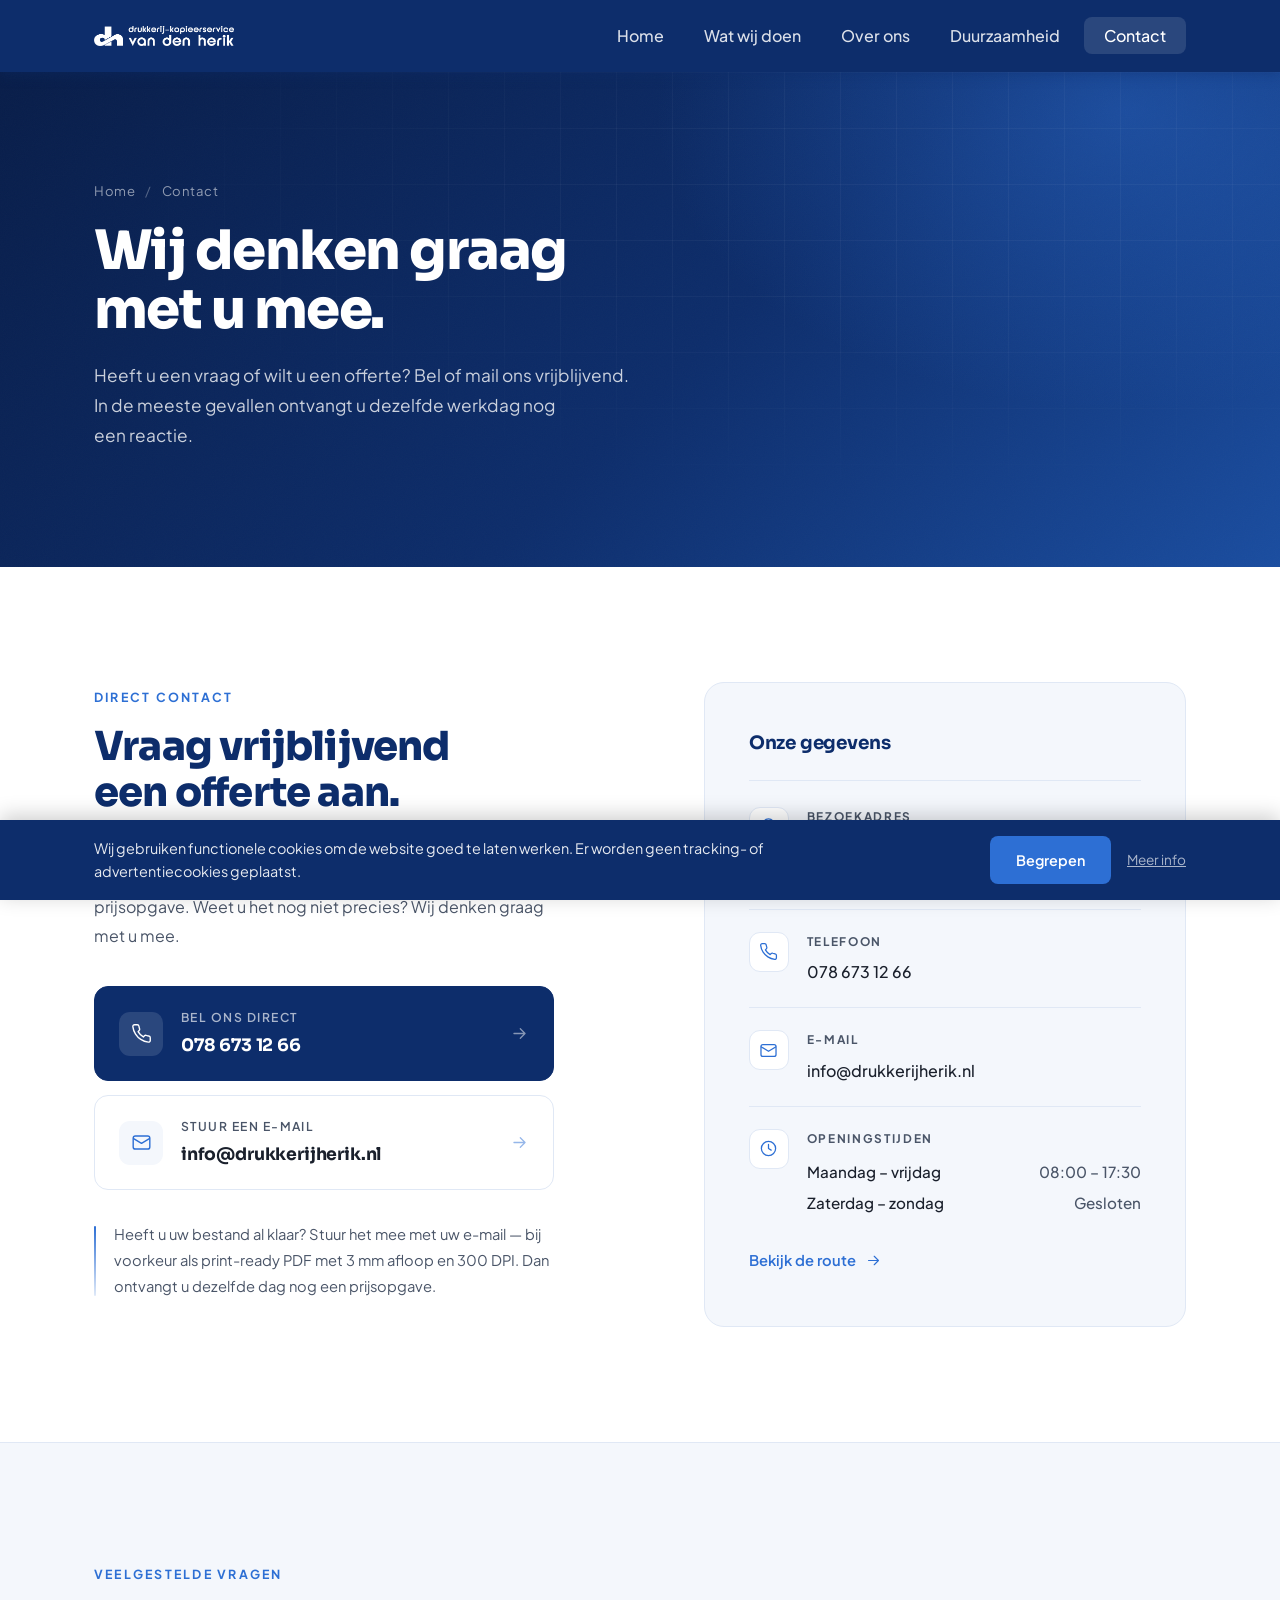
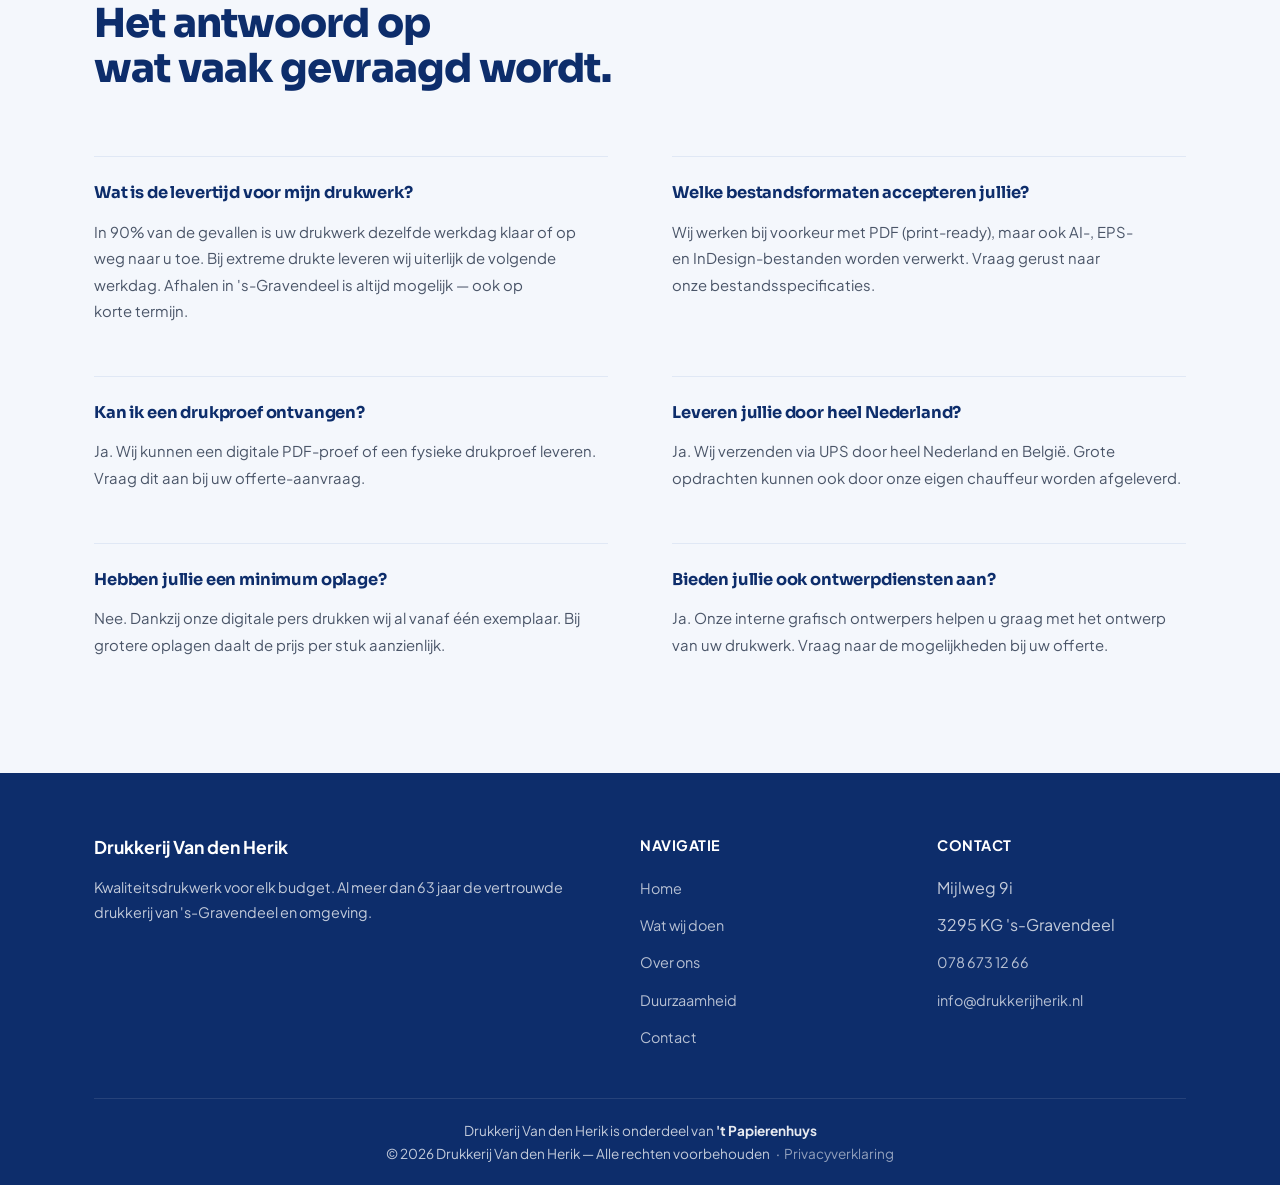
==== commit 43535051: "Apply typography/layout, UI polish and interface-guideline skills Better Typography + Better Layout:" ====
--- a/contact.html
+++ b/contact.html
@@ -83,7 +83,7 @@
   <nav class="navbar">
     <div class="container navbar__inner">
       <a href="/" class="navbar__logo">
-        <img src="logo.png" alt="Drukkerij Van den Herik" class="navbar__logo-img" />
+        <img src="logo.png" width="1064" height="155" alt="Drukkerij Van den Herik" class="navbar__logo-img" />
       </a>
       <button class="hamburger" id="hamburger" aria-label="Menu openen">
         <span></span><span></span><span></span>
@@ -135,7 +135,7 @@
         <div class="ct-acties">
           <a href="tel:+31786731266" class="ct-actie ct-actie--primair">
             <span class="ct-actie__icoon" aria-hidden="true">
-              <svg viewBox="0 0 24 24" fill="none" stroke="currentColor" stroke-width="1.5" stroke-linecap="round" stroke-linejoin="round">
+              <svg viewBox="0 0 24 24" fill="none" stroke="currentColor" stroke-width="1.6" stroke-linecap="round" stroke-linejoin="round">
                 <path d="M22 16.9v3a2 2 0 0 1-2.2 2 19.8 19.8 0 0 1-8.6-3.1 19.5 19.5 0 0 1-6-6A19.8 19.8 0 0 1 2.1 4.2 2 2 0 0 1 4.1 2h3a2 2 0 0 1 2 1.7c.1 1 .4 1.9.7 2.8a2 2 0 0 1-.5 2.1L8.1 9.9a16 16 0 0 0 6 6l1.3-1.3a2 2 0 0 1 2.1-.4c.9.3 1.8.6 2.8.7a2 2 0 0 1 1.7 2z"/>
               </svg>
             </span>
@@ -152,7 +152,7 @@
 
           <a href="mailto:info@drukkerijherik.nl" class="ct-actie">
             <span class="ct-actie__icoon" aria-hidden="true">
-              <svg viewBox="0 0 24 24" fill="none" stroke="currentColor" stroke-width="1.5" stroke-linecap="round" stroke-linejoin="round">
+              <svg viewBox="0 0 24 24" fill="none" stroke="currentColor" stroke-width="1.6" stroke-linecap="round" stroke-linejoin="round">
                 <rect x="2.5" y="4.5" width="19" height="15" rx="2.5"/>
                 <path d="m3 7.5 9 5.5 9-5.5"/>
               </svg>
@@ -171,7 +171,7 @@
 
         <p class="ct-notitie">
           Heeft u uw bestand al klaar? Stuur het mee met uw e-mail — bij voorkeur
-          als print-ready PDF met 3 mm afloop en 300 DPI. Dan ontvangt u dezelfde
+          als print-ready PDF met 3&nbsp;mm afloop en 300&nbsp;DPI. Dan ontvangt u dezelfde
           dag nog een prijsopgave.
         </p>
       </div>
@@ -183,7 +183,7 @@
         <dl class="ct-lijst">
           <div class="ct-regel">
             <span class="ct-regel__icoon" aria-hidden="true">
-              <svg viewBox="0 0 24 24" fill="none" stroke="currentColor" stroke-width="1.5" stroke-linecap="round" stroke-linejoin="round">
+              <svg viewBox="0 0 24 24" fill="none" stroke="currentColor" stroke-width="1.6" stroke-linecap="round" stroke-linejoin="round">
                 <path d="M20 10.5c0 5.8-8 11.5-8 11.5s-8-5.7-8-11.5a8 8 0 0 1 16 0z"/>
                 <circle cx="12" cy="10.2" r="2.8"/>
               </svg>
@@ -196,7 +196,7 @@
 
           <div class="ct-regel">
             <span class="ct-regel__icoon" aria-hidden="true">
-              <svg viewBox="0 0 24 24" fill="none" stroke="currentColor" stroke-width="1.5" stroke-linecap="round" stroke-linejoin="round">
+              <svg viewBox="0 0 24 24" fill="none" stroke="currentColor" stroke-width="1.6" stroke-linecap="round" stroke-linejoin="round">
                 <path d="M22 16.9v3a2 2 0 0 1-2.2 2 19.8 19.8 0 0 1-8.6-3.1 19.5 19.5 0 0 1-6-6A19.8 19.8 0 0 1 2.1 4.2 2 2 0 0 1 4.1 2h3a2 2 0 0 1 2 1.7c.1 1 .4 1.9.7 2.8a2 2 0 0 1-.5 2.1L8.1 9.9a16 16 0 0 0 6 6l1.3-1.3a2 2 0 0 1 2.1-.4c.9.3 1.8.6 2.8.7a2 2 0 0 1 1.7 2z"/>
               </svg>
             </span>
@@ -208,7 +208,7 @@
 
           <div class="ct-regel">
             <span class="ct-regel__icoon" aria-hidden="true">
-              <svg viewBox="0 0 24 24" fill="none" stroke="currentColor" stroke-width="1.5" stroke-linecap="round" stroke-linejoin="round">
+              <svg viewBox="0 0 24 24" fill="none" stroke="currentColor" stroke-width="1.6" stroke-linecap="round" stroke-linejoin="round">
                 <rect x="2.5" y="4.5" width="19" height="15" rx="2.5"/>
                 <path d="m3 7.5 9 5.5 9-5.5"/>
               </svg>
@@ -221,7 +221,7 @@
 
           <div class="ct-regel">
             <span class="ct-regel__icoon" aria-hidden="true">
-              <svg viewBox="0 0 24 24" fill="none" stroke="currentColor" stroke-width="1.5" stroke-linecap="round" stroke-linejoin="round">
+              <svg viewBox="0 0 24 24" fill="none" stroke="currentColor" stroke-width="1.6" stroke-linecap="round" stroke-linejoin="round">
                 <circle cx="12" cy="12" r="9"/>
                 <path d="M12 6.8V12l3.4 2"/>
               </svg>
--- a/css/style.css
+++ b/css/style.css
@@ -161,8 +161,14 @@
 
 img { max-width: 100%; display: block; }
 
+/* ——— Voorkom een weesregel: laatste woord van een alinea niet alleen op de regel ——— */
+p { text-wrap: pretty; }
+
 a { color: var(--blauw-licht); text-decoration: none; transition: color var(--transitie); }
 a:hover { color: var(--blauw-donker); }
+
+/* ——— Springdoel voor de skip-link: niet onder de sticky navbar verdwijnen ——— */
+#main { scroll-margin-top: 88px; }
 
 /* ——— Skip link: eerste focusbare element, onzichtbaar tot het focus krijgt ——— */
 .skip-link {
@@ -340,7 +346,7 @@
   height: 2px;
   background: var(--wit);
   border-radius: 2px;
-  transition: all var(--transitie);
+  transition: transform var(--transitie), opacity var(--transitie);
 }
 .hamburger.open span:nth-child(1) { transform: translateY(7px) rotate(45deg); }
 .hamburger.open span:nth-child(2) { opacity: 0; }
@@ -1793,6 +1799,7 @@
   font-size: clamp(2.4rem, 4.5vw, 3.4rem);
   font-weight: 800;
   line-height: 1;
+  font-variant-numeric: tabular-nums;
   background: linear-gradient(92deg, var(--blauw-hemel), var(--wit));
   -webkit-background-clip: text;
   background-clip: text;
@@ -2417,6 +2424,7 @@
   font-size: clamp(1.7rem, 3vw, 2.3rem);
   font-weight: 800;
   line-height: 1;
+  font-variant-numeric: tabular-nums;
   color: var(--blauw-licht);
   margin-bottom: 6px;
 }
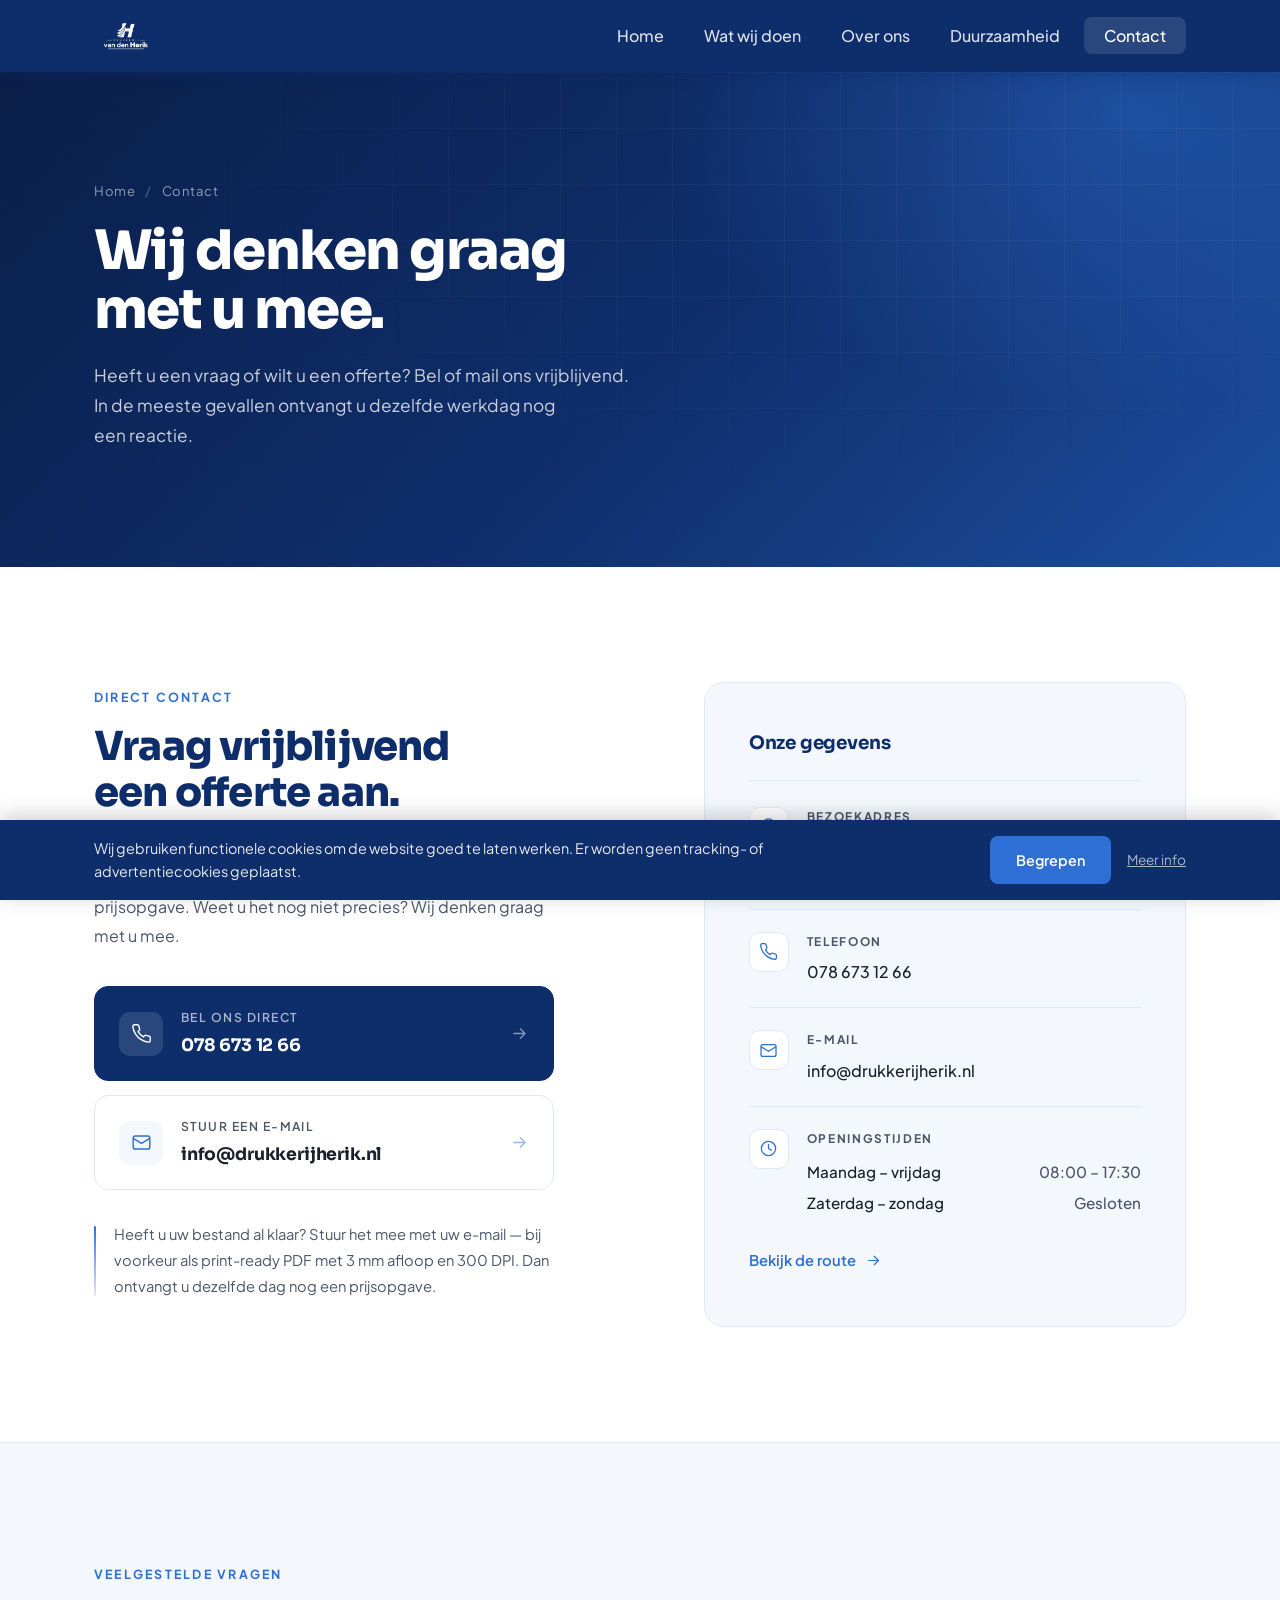
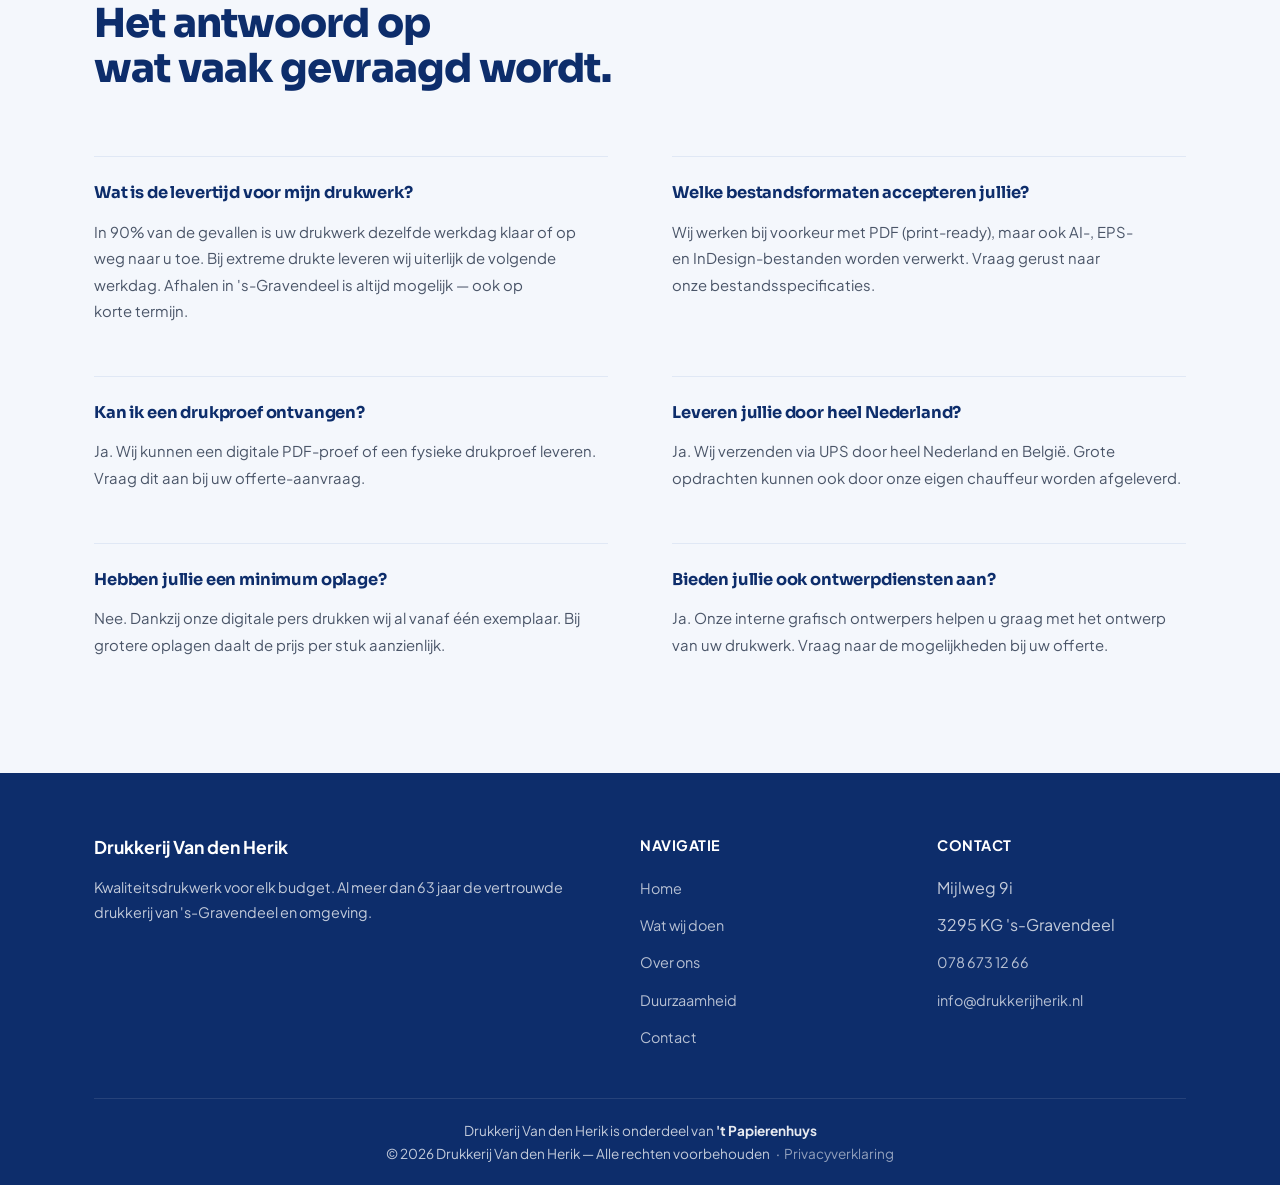
==== commit 1ff1c93c: "Update to new company logo Replace logo.png with the new full-color logo (CMYK-accented H mark + wor" ====
--- a/contact.html
+++ b/contact.html
@@ -83,7 +83,7 @@
   <nav class="navbar">
     <div class="container navbar__inner">
       <a href="/" class="navbar__logo">
-        <img src="logo.png" width="1064" height="155" alt="Drukkerij Van den Herik" class="navbar__logo-img" />
+        <img src="logo-licht.png" width="1774" height="887" alt="Drukkerij Van den Herik" class="navbar__logo-img" />
       </a>
       <button class="hamburger" id="hamburger" aria-label="Menu openen">
         <span></span><span></span><span></span>
--- a/css/style.css
+++ b/css/style.css
@@ -3405,8 +3405,8 @@
 }
 .du-cijfer__boog {
   position: absolute;
-  top: -14px;
-  right: 8%;
+  top: -28px;
+  right: -28px;
   width: 108px;
   color: var(--du-salie);
   opacity: 0.55;
@@ -3416,6 +3416,8 @@
   stroke-dashoffset: 339.3;
 }
 .du-cijfer__getal {
+  position: relative;
+  display: inline-block;
   font-family: var(--font-display);
   font-size: clamp(3.6rem, 7vw, 5.4rem);
   font-weight: 800;
@@ -3912,7 +3914,6 @@
   .du-scene { margin: 0 auto; max-width: 420px; aspect-ratio: 4 / 3.4; }
 
   .du-cijfers__raster { grid-template-columns: 1fr; max-width: 440px; }
-  .du-cijfer__boog { right: 0; }
 
   .du-materialen__raster { grid-template-columns: 1fr; }
 
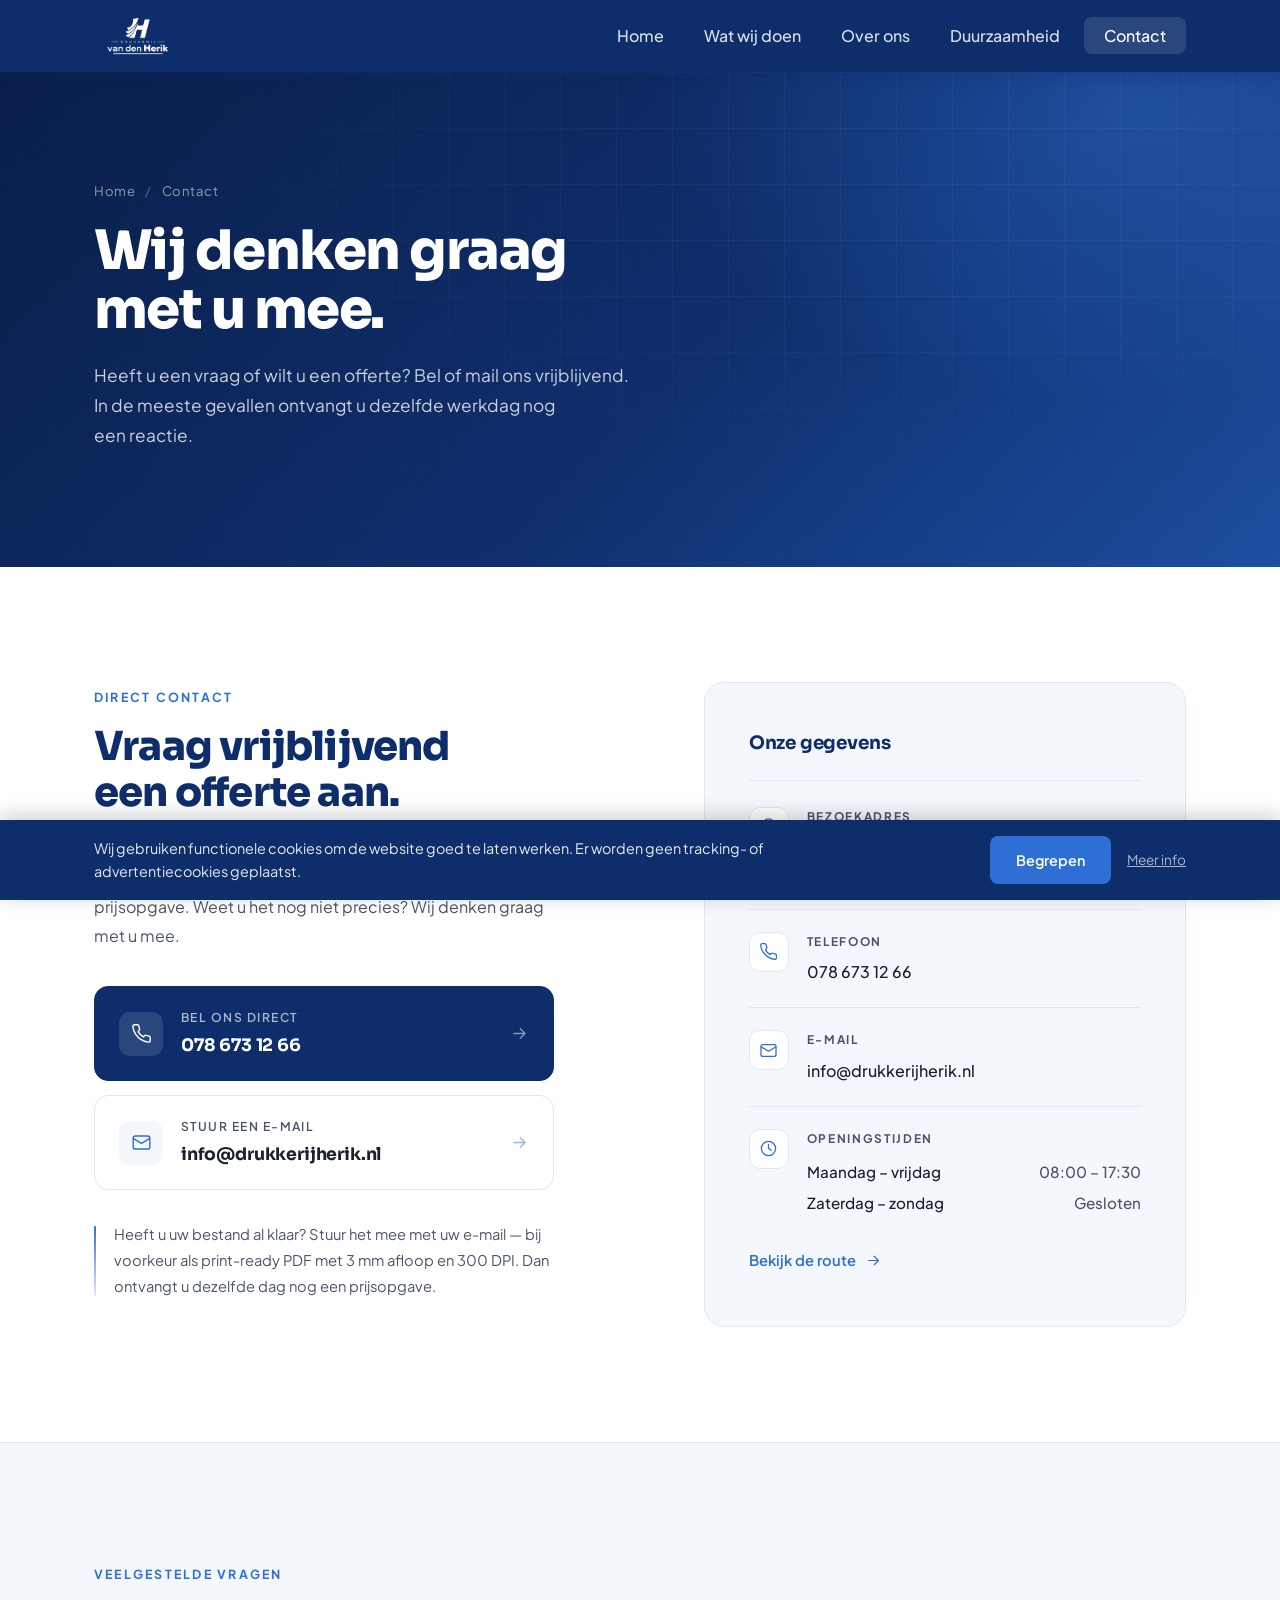
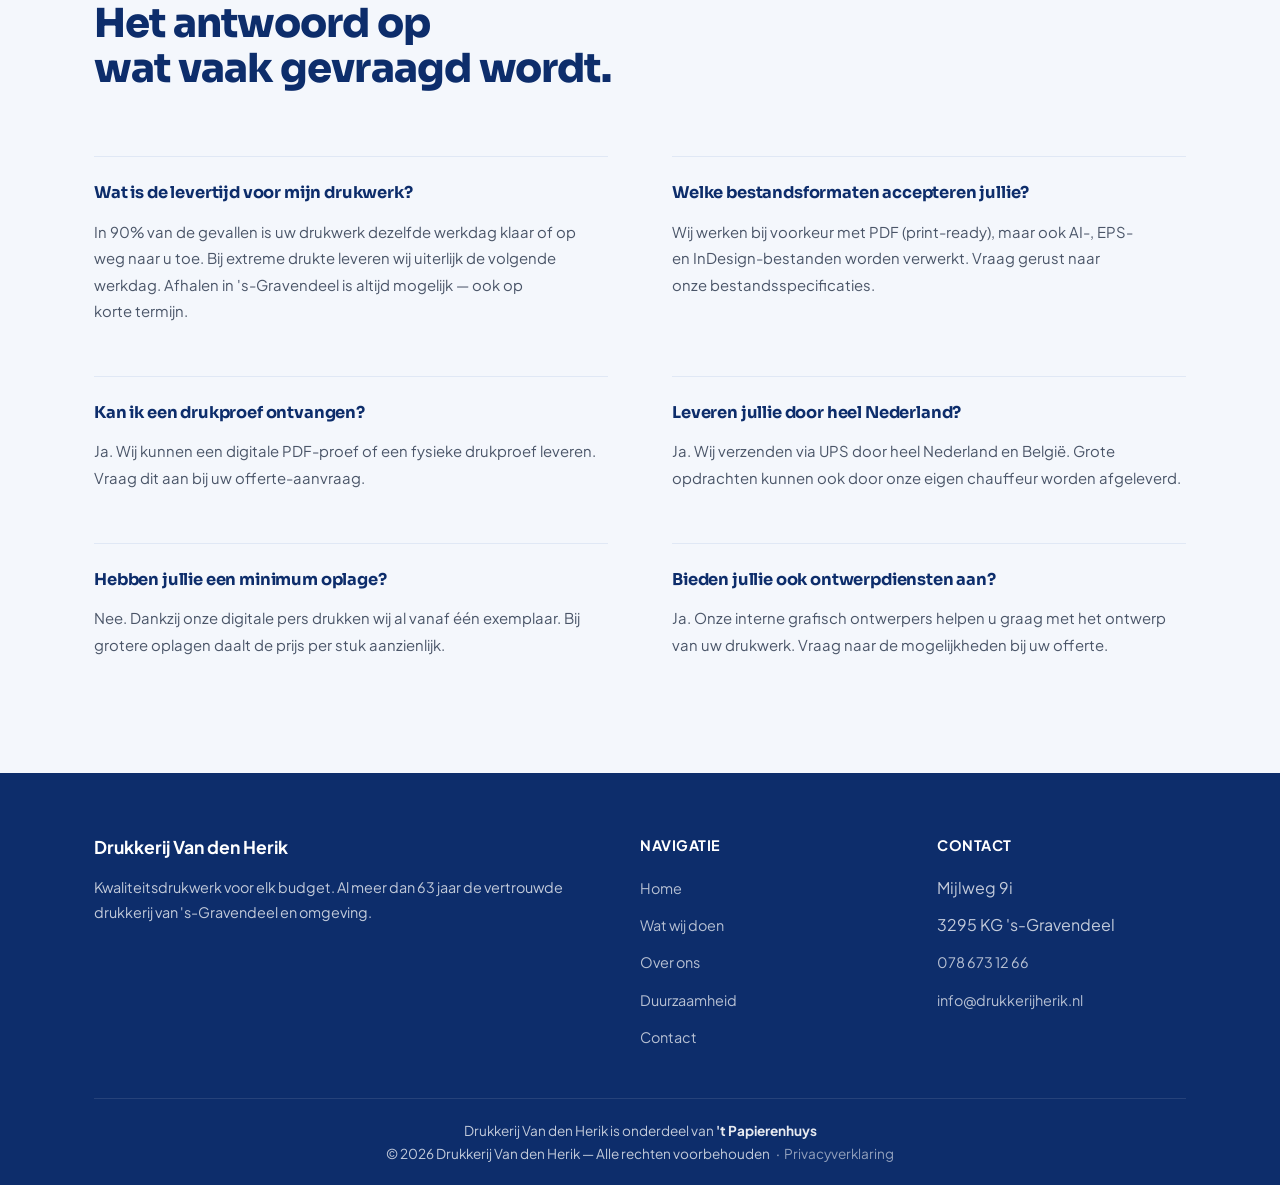
==== commit e9fca122: "Use clean URLs consistently to match the .htaccess rewrite rules .htaccess 301-redirects every *.htm" ====
--- a/contact.html
+++ b/contact.html
@@ -5,13 +5,13 @@
   <meta name="viewport" content="width=device-width, initial-scale=1.0" />
   <title>Contact — Drukkerij Van den Herik</title>
   <meta name="description" content="Neem contact op met Drukkerij Van den Herik. Vraag een offerte aan, stel uw vraag of kom langs op ons adres in 's-Gravendeel." />
-  <link rel="canonical" href="https://drukkerijherik.nl/contact.html" />
+  <link rel="canonical" href="https://drukkerijherik.nl/contact" />
   <meta property="og:type" content="website" />
   <meta property="og:site_name" content="Drukkerij Van den Herik" />
   <meta property="og:locale" content="nl_NL" />
   <meta property="og:title" content="Contact — Drukkerij Van den Herik" />
   <meta property="og:description" content="Neem contact op met Drukkerij Van den Herik. Vraag een offerte aan, stel uw vraag of kom langs op ons adres in 's-Gravendeel." />
-  <meta property="og:url" content="https://drukkerijherik.nl/contact.html" />
+  <meta property="og:url" content="https://drukkerijherik.nl/contact" />
   <meta property="og:image" content="https://drukkerijherik.nl/logo.png" />
   <meta name="twitter:card" content="summary" />
   <meta name="twitter:title" content="Contact — Drukkerij Van den Herik" />
@@ -55,8 +55,8 @@
       },
       {
         "@type": "ContactPage",
-        "@id": "https://drukkerijherik.nl/contact.html#webpagina",
-        "url": "https://drukkerijherik.nl/contact.html",
+        "@id": "https://drukkerijherik.nl/contact#webpagina",
+        "url": "https://drukkerijherik.nl/contact",
         "name": "Contact — Drukkerij Van den Herik",
         "isPartOf": { "@id": "https://drukkerijherik.nl/#website" },
         "about": { "@id": "https://drukkerijherik.nl/#bedrijf" },
@@ -64,10 +64,10 @@
       },
       {
         "@type": "BreadcrumbList",
-        "@id": "https://drukkerijherik.nl/contact.html#broodkruimel",
+        "@id": "https://drukkerijherik.nl/contact#broodkruimel",
         "itemListElement": [
           { "@type": "ListItem", "position": 1, "name": "Home", "item": "https://drukkerijherik.nl/" },
-          { "@type": "ListItem", "position": 2, "name": "Contact", "item": "https://drukkerijherik.nl/contact.html" }
+          { "@type": "ListItem", "position": 2, "name": "Contact", "item": "https://drukkerijherik.nl/contact" }
         ]
       }
     ]
@@ -90,10 +90,10 @@
       </button>
       <ul class="navbar__menu" id="nav-menu">
         <li><a href="/">Home</a></li>
-        <li><a href="diensten.html">Wat wij doen</a></li>
-        <li><a href="over-ons.html">Over ons</a></li>
-        <li><a href="duurzaamheid.html">Duurzaamheid</a></li>
-        <li><a href="contact.html" class="actief knop--nav-cta">Contact</a></li>
+        <li><a href="diensten">Wat wij doen</a></li>
+        <li><a href="over-ons">Over ons</a></li>
+        <li><a href="duurzaamheid">Duurzaamheid</a></li>
+        <li><a href="contact" class="actief knop--nav-cta">Contact</a></li>
       </ul>
     </div>
   </nav>
@@ -321,10 +321,10 @@
           <div class="footer__koptekst">Navigatie</div>
           <ul class="footer__links">
             <li><a href="/">Home</a></li>
-            <li><a href="diensten.html">Wat wij doen</a></li>
-            <li><a href="over-ons.html">Over ons</a></li>
-            <li><a href="duurzaamheid.html">Duurzaamheid</a></li>
-            <li><a href="contact.html">Contact</a></li>
+            <li><a href="diensten">Wat wij doen</a></li>
+            <li><a href="over-ons">Over ons</a></li>
+            <li><a href="duurzaamheid">Duurzaamheid</a></li>
+            <li><a href="contact">Contact</a></li>
           </ul>
         </div>
         <div>
@@ -338,7 +338,7 @@
         </div>
       </div>
       <div class="footer__bodem">
-        Drukkerij Van den Herik is onderdeel van <strong class="footer__merknaam">'t Papierenhuys</strong><br />&copy; 2026 Drukkerij Van den Herik — Alle rechten voorbehouden &nbsp;&nbsp;·&nbsp;&nbsp;<a href="privacy.html" class="footer__privacy">Privacyverklaring</a>
+        Drukkerij Van den Herik is onderdeel van <strong class="footer__merknaam">'t Papierenhuys</strong><br />&copy; 2026 Drukkerij Van den Herik — Alle rechten voorbehouden &nbsp;&nbsp;·&nbsp;&nbsp;<a href="privacy" class="footer__privacy">Privacyverklaring</a>
       </div>
     </div>
   </footer>
--- a/css/style.css
+++ b/css/style.css
@@ -288,8 +288,8 @@
 
 .navbar__logo-img {
   height: auto;
-  max-height: 32px;
-  max-width: 140px;
+  max-height: 44px;
+  max-width: 150px;
   width: auto;
   display: block;
   object-fit: contain;
@@ -664,17 +664,6 @@
   opacity: 0.05;
 }
 
-.hero__watermerk {
-  position: absolute;
-  right: -140px;
-  bottom: -70px;
-  width: 560px;
-  max-width: none;
-  filter: brightness(0) invert(1);
-  opacity: 0.04;
-  transform: rotate(-8deg);
-}
-
 .hero__binnen {
   position: relative;
   display: grid;
@@ -976,7 +965,6 @@
   .hero__visueel { display: none; }
   .hero--premium { min-height: 0; padding: 80px 0 96px; }
   .hero__scrollhint { display: none; }
-  .hero__watermerk { width: 400px; right: -120px; }
 }
 
 @media (max-width: 680px) {
@@ -4430,8 +4418,7 @@
   white-space: nowrap;
 }
 .hp-manifest__groep .hp-manifest__hol {
-  color: transparent;
-  -webkit-text-stroke: 1.5px rgba(var(--blauw-donker-rgb), 0.55);
+  color: var(--blauw-licht);
 }
 
 /* Pasmerk (registration mark) als scheidingsteken */
@@ -4991,7 +4978,6 @@
 
 @media (max-width: 680px) {
   .hp-vel { border-radius: 24px 24px 0 0; }
-  .hp-manifest__groep .hp-manifest__hol { -webkit-text-stroke-width: 1px; }
   .hp-beloften { grid-template-columns: 1fr; gap: 16px; }
   .hp-bento { grid-template-columns: 1fr; gap: 18px; grid-auto-rows: auto; }
   .hp-tegel--groot,
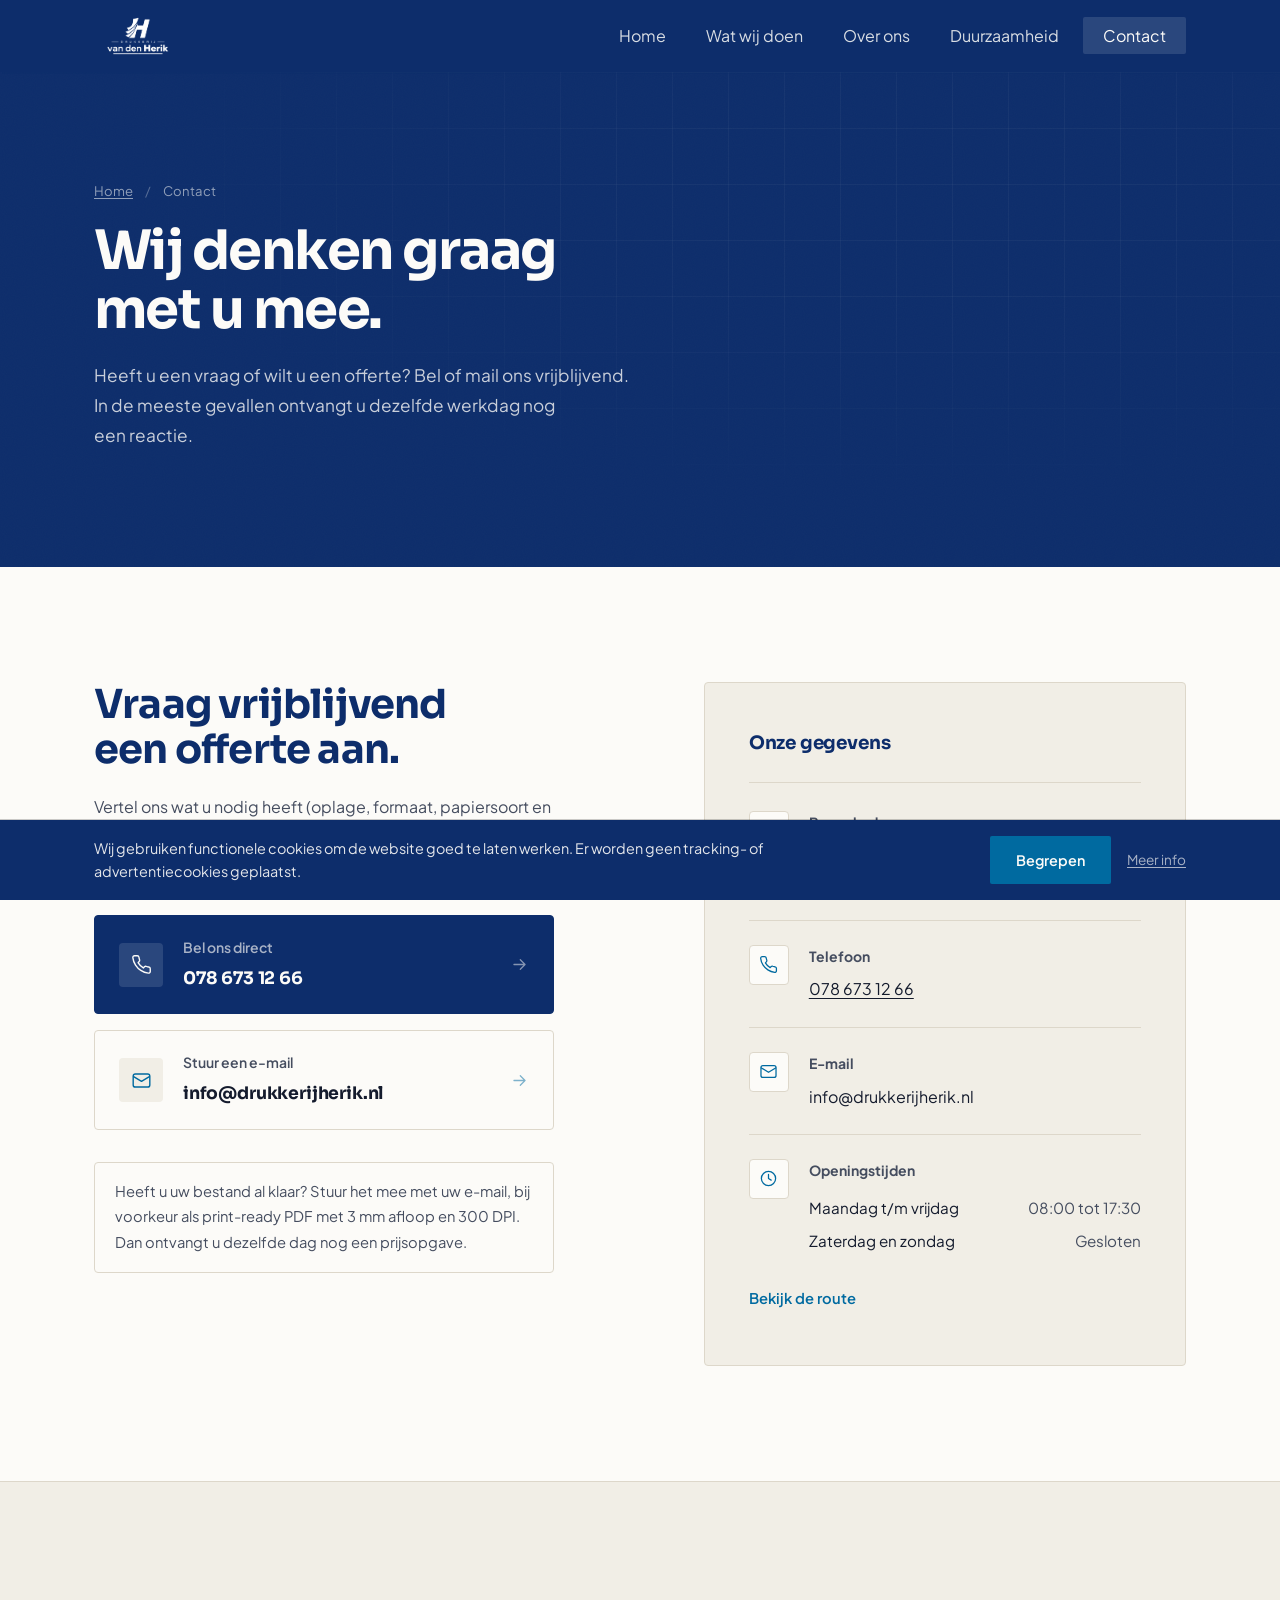
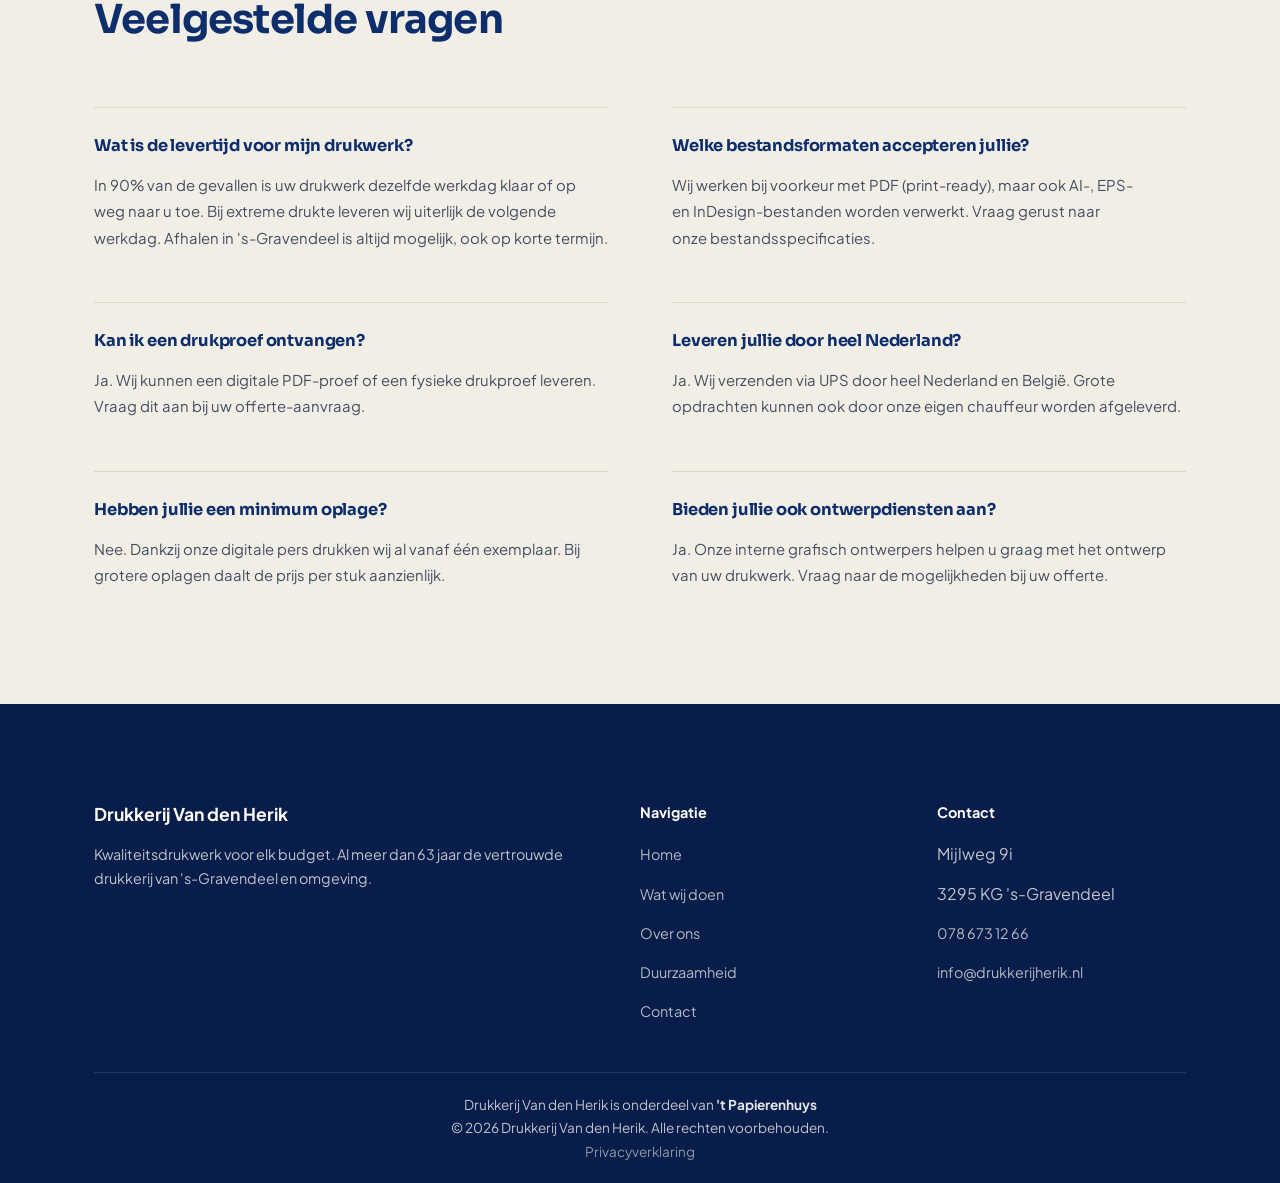
==== commit 08776a3d: "Restyle the site with Hallmark: paper, solid navy, logo cyan Keeps the layout, content, links, ids a" ====
--- a/contact.html
+++ b/contact.html
@@ -3,24 +3,25 @@
 <head>
   <meta charset="UTF-8" />
   <meta name="viewport" content="width=device-width, initial-scale=1.0" />
-  <title>Contact — Drukkerij Van den Herik</title>
+  <title>Contact | Drukkerij Van den Herik</title>
   <meta name="description" content="Neem contact op met Drukkerij Van den Herik. Vraag een offerte aan, stel uw vraag of kom langs op ons adres in 's-Gravendeel." />
   <link rel="canonical" href="https://drukkerijherik.nl/contact" />
   <meta property="og:type" content="website" />
   <meta property="og:site_name" content="Drukkerij Van den Herik" />
   <meta property="og:locale" content="nl_NL" />
-  <meta property="og:title" content="Contact — Drukkerij Van den Herik" />
+  <meta property="og:title" content="Contact | Drukkerij Van den Herik" />
   <meta property="og:description" content="Neem contact op met Drukkerij Van den Herik. Vraag een offerte aan, stel uw vraag of kom langs op ons adres in 's-Gravendeel." />
   <meta property="og:url" content="https://drukkerijherik.nl/contact" />
   <meta property="og:image" content="https://drukkerijherik.nl/logo.png" />
   <meta name="twitter:card" content="summary" />
-  <meta name="twitter:title" content="Contact — Drukkerij Van den Herik" />
+  <meta name="twitter:title" content="Contact | Drukkerij Van den Herik" />
   <meta name="twitter:description" content="Neem contact op met Drukkerij Van den Herik. Vraag een offerte aan, stel uw vraag of kom langs op ons adres in 's-Gravendeel." />
   <meta name="twitter:image" content="https://drukkerijherik.nl/logo.png" />
   <link rel="icon" href="logo.png" type="image/png" />
   <link rel="preconnect" href="https://fonts.googleapis.com" />
   <link rel="preconnect" href="https://fonts.gstatic.com" crossorigin />
-  <link href="https://fonts.googleapis.com/css2?family=Plus+Jakarta+Sans:wght@400;500;600;700&family=Sora:wght@600;700;800&display=swap" rel="stylesheet" />
+  <link href="https://fonts.googleapis.com/css2?family=Plus+Jakarta+Sans:wght@400;600;700&family=Sora:wght@600;700&display=swap" rel="stylesheet" />
+  <script>document.documentElement.classList.add('js');</script>
   <link rel="stylesheet" href="css/style.css" />
   <script type="application/ld+json">
   {
@@ -57,7 +58,7 @@
         "@type": "ContactPage",
         "@id": "https://drukkerijherik.nl/contact#webpagina",
         "url": "https://drukkerijherik.nl/contact",
-        "name": "Contact — Drukkerij Van den Herik",
+        "name": "Contact | Drukkerij Van den Herik",
         "isPartOf": { "@id": "https://drukkerijherik.nl/#website" },
         "about": { "@id": "https://drukkerijherik.nl/#bedrijf" },
         "inLanguage": "nl-NL"
@@ -124,11 +125,10 @@
 
       <!-- Direct contact -->
       <div class="ct-primair ct-reveal">
-        <span class="ct-kicker">Direct contact</span>
-        <h2 class="ct-titel">Vraag vrijblijvend<br />een offerte aan.</h2>
+                <h2 class="ct-titel">Vraag vrijblijvend<br />een offerte aan.</h2>
         <p class="ct-alinea">
-          Vertel ons wat u nodig heeft — oplage, formaat, papiersoort en gewenste
-          leverdatum — en wij sturen u een scherpe prijsopgave. Weet u het nog niet
+          Vertel ons wat u nodig heeft (oplage, formaat, papiersoort en gewenste
+          leverdatum) en wij sturen u een scherpe prijsopgave. Weet u het nog niet
           precies? Wij denken graag met u mee.
         </p>
 
@@ -170,7 +170,7 @@
         </div>
 
         <p class="ct-notitie">
-          Heeft u uw bestand al klaar? Stuur het mee met uw e-mail — bij voorkeur
+          Heeft u uw bestand al klaar? Stuur het mee met uw e-mail, bij voorkeur
           als print-ready PDF met 3&nbsp;mm afloop en 300&nbsp;DPI. Dan ontvangt u dezelfde
           dag nog een prijsopgave.
         </p>
@@ -215,7 +215,7 @@
             </span>
             <div class="ct-regel__inhoud">
               <dt>E-mail</dt>
-              <dd><a href="mailto:info@drukkerijherik.nl">info@drukkerijherik.nl</a></dd>
+              <dd><a href="mailto:info@drukkerijherik.nl" class="ct-mail">info@drukkerijherik.nl</a></dd>
             </div>
           </div>
 
@@ -229,8 +229,8 @@
             <div class="ct-regel__inhoud">
               <dt>Openingstijden</dt>
               <dd>
-                <span class="ct-uren"><span>Maandag &ndash; vrijdag</span><span>08:00 &ndash; 17:30</span></span>
-                <span class="ct-uren"><span>Zaterdag &ndash; zondag</span><span>Gesloten</span></span>
+                <span class="ct-uren"><span>Maandag t/m vrijdag</span><span>08:00 tot 17:30</span></span>
+                <span class="ct-uren"><span>Zaterdag en zondag</span><span>Gesloten</span></span>
               </dd>
             </div>
           </div>
@@ -252,8 +252,7 @@
   <section class="ct-faq">
     <div class="container">
       <div class="ct-faq__kop ct-reveal">
-        <span class="ct-kicker">Veelgestelde vragen</span>
-        <h2 class="ct-titel">Het antwoord op<br />wat vaak gevraagd wordt.</h2>
+                <h2 class="ct-titel">Veelgestelde vragen</h2>
       </div>
 
       <div class="ct-faq__raster">
@@ -262,7 +261,7 @@
           <p>
             In 90% van de gevallen is uw drukwerk dezelfde werkdag klaar of op weg naar u toe.
             Bij extreme drukte leveren wij uiterlijk de volgende werkdag. Afhalen in
-            's-Gravendeel is altijd mogelijk — ook op korte termijn.
+            's-Gravendeel is altijd mogelijk, ook op korte termijn.
           </p>
         </div>
         <div class="ct-vraag ct-reveal">
@@ -338,7 +337,7 @@
         </div>
       </div>
       <div class="footer__bodem">
-        Drukkerij Van den Herik is onderdeel van <strong class="footer__merknaam">'t Papierenhuys</strong><br />&copy; 2026 Drukkerij Van den Herik — Alle rechten voorbehouden &nbsp;&nbsp;·&nbsp;&nbsp;<a href="privacy" class="footer__privacy">Privacyverklaring</a>
+        Drukkerij Van den Herik is onderdeel van <strong class="footer__merknaam">'t Papierenhuys</strong><br />&copy; 2026 Drukkerij Van den Herik. Alle rechten voorbehouden.<br /><a href="privacy" class="footer__privacy">Privacyverklaring</a>
       </div>
     </div>
   </footer>
--- a/css/style.css
+++ b/css/style.css
@@ -1,8 +1,19 @@
+/* Hallmark · shape: kept · genre: editorial · theme: brand · redesign: restyle
+ * paper: oklch(97.3% 0.007 89) · accent: oklch(50.2% 0.118 241) · display: Sora · body: Plus Jakarta Sans · hero: kept · nav: kept · footer: kept · signature: kept, the crop marks and registration mark of a printer's proof
+ * axes: paper/sans/cyan · posture: kept · contrast: pass · fold: pass · v2.0.0 */
+/* Hallmark · pre-emit critique: P4 H4 E4 S4 R4 V3 · weakest: V, the kept layout repeats a stock band-and-cards rhythm; moved the variety into the material instead: warm paper stock, solid navy ink bands and hard sheet-offset shadows in place of blue glows */
+/* Hallmark · waive 2b · a single-hue ramp from two tokens · the gold ramp on the "AU" swatch is the hot-foil sample itself, the one place the page shows what foil looks like */
+/* Hallmark · waive 81 · the swatch and the crop marks are the object, not a picture slot · the paper swatches on /diensten are the material samples themselves (gloss, structure, foil) and the hairline crop marks around the homepage tiles are drawn with gradients; neither waits for a photograph */
+/* Hallmark · waive 78 · /privacy only · a privacy statement is read top to bottom like a letter; its section heads stay titles in a document, not landing-page section heads */
+@import url("./tokens.css");
+@import url("./base.css");
+
 /* =========================================
-   Drukkerij Van den Herik — Stylesheet
-   Designsysteem: zie DESIGN.md. Alle kleuren lopen via de tokens
-   hieronder; buiten dit blok (en het duurzaamheidspalet) staan
-   geen losse hex-waarden.
+   Drukkerij Van den Herik, stylesheet
+   Systeem: zie DESIGN.md. Warm papier als ondergrond, het huisstijlnavy
+   als inktvlak, procescyaan uit het logo als actiekleur; magenta en geel
+   alleen in de drukwerkdetails. Alle kleuren lopen via de tokens hieronder
+   en via tokens.css; daarbuiten staan geen losse kleurwaarden.
    ========================================= */
 
 :root {
@@ -12,14 +23,14 @@
   --blauw-donker:  #0d2d6b;
   --inkt-marine:   #123a80;
   --blauw-middel:  #1a4da0;
-  --blauw-licht:   #2d6fd4;
-  --blauw-accent:  #4a90d9;
-  --blauw-glans:   #7ab0ff;
-  --blauw-hemel:   #8fc0ff;
-  --blauw-lucht:   #8fd0ff;
-  --blauw-mist:    #bcd8ff;
-  --blauw-ijs:     #dbe6f6;
-  --blauw-wolk:    #e8f0fc;
+  --blauw-licht:   #006aa0;
+  --blauw-accent:  #2b8fc8;
+  --blauw-glans:   #7cc4ec;
+  --blauw-hemel:   #8fcdf0;
+  --blauw-lucht:   #9ad6f2;
+  --blauw-mist:    #c4e3f4;
+  --blauw-ijs:     #e9e5db;
+  --blauw-wolk:    #efece4;
 
   /* ——— Illustratie-blauw (scènes) ——— */
   --scene-nacht:   #101c38;
@@ -28,31 +39,31 @@
   --scene-lood:    #3a4d78;
   --scene-hemel:   #6ba3e8;
   --scene-lucht:   #9fbde8;
-  --scene-vlak:    #c9d8ef;
-  --scene-regel:   #dbe3ef;
+  --scene-vlak:    #d9dde4;
+  --scene-regel:   #e2ddd1;
   --scene-rand:    #b9cbe8;
-  --scene-zacht:   #eef3fb;
+  --scene-zacht:   #f1eee6;
   --scene-marine:  #1c2e56;
   --scene-leisteen: #22355e;
   --scene-sneeuw:  #d6e7ff;
-  --papier-structuur: #eef1f6;
-  --papier-structuur-diep: #e6eaf2;
+  --papier-structuur: #efece4;
+  --papier-structuur-diep: #e7e2d6;
 
   /* ——— Papier: achtergronden en vlakken ——— */
-  --wit:           #ffffff;
-  --papier-licht:  #f7faff;
-  --grijs-licht:   #f4f7fc;
-  --papier-diep:   #e9eff9;
-  --grijs-middel:  #e0e8f5;
-  --papier-mat:    #dfe5ee;
+  --wit:           #fcfbf8;
+  --papier-licht:  #f8f6f1;
+  --grijs-licht:   #f1eee6;
+  --papier-diep:   #e9e5db;
+  --grijs-middel:  #ddd7ca;
+  --papier-mat:    #e2ddd1;
   --papier-lila:   #e9e6f2;
   --papier-lila-diep: #dcd8ea;
 
   /* ——— Tekst ——— */
-  --tekst-donker:  #1a202c;
-  --grijs-tekst:   #4a5568;
-  --tekst-zacht:   #61728f;
-  --tekst-vaag:    #9aa8bf;
+  --tekst-donker:  #141b2d;
+  --grijs-tekst:   #454d5f;
+  --tekst-zacht:   #596173;
+  --tekst-vaag:    #8a909c;
 
   /* ——— Signaal ——— */
   --succes:        #059669;
@@ -76,9 +87,9 @@
   --blauw-nevel:   #e8f4f8;
 
   /* ——— Drukwerk-illustratie (alleen in scènes) ——— */
-  --cmyk-cyaan:    #00b7e8;
-  --cmyk-magenta:  #e6007e;
-  --cmyk-geel:     #ffd500;
+  --cmyk-cyaan:    #0080c0;
+  --cmyk-magenta:  #d80058;
+  --cmyk-geel:     #f8d000;
   --folie-goud:    #b8860b;
   --folie-licht:   #f6d878;
   --folie-glans:   #fff2b0;
@@ -88,27 +99,27 @@
   --kraft-licht:   #f7f3ee;
   --kaart-lila:    #ece5f0;
   --roos:          #d4708a;
-  --zwart:         #000000;
+  --zwart:         #0b1020;
 
   /* ——— RGB-hulpwaarden voor rgba() ——— */
   --inkt-rgb:          6, 15, 43;
   --inkt-diep-rgb:     8, 29, 73;
   --blauw-donker-rgb:  13, 45, 107;
   --blauw-middel-rgb:  26, 77, 160;
-  --blauw-licht-rgb:   45, 111, 212;
-  --blauw-accent-rgb:  74, 144, 217;
-  --blauw-glans-rgb:   122, 176, 255;
-  --wit-rgb:           255, 255, 255;
-  --blauw-mist-rgb:    188, 216, 255;
+  --blauw-licht-rgb:   0, 106, 160;
+  --blauw-accent-rgb:  43, 143, 200;
+  --blauw-glans-rgb:   124, 196, 236;
+  --wit-rgb:           252, 251, 248;
+  --blauw-mist-rgb:    196, 227, 244;
   --groen-rgb:         58, 155, 92;
   --groen-mint-rgb:    169, 208, 182;
-  --blauw-hemel-rgb:   143, 192, 255;
+  --blauw-hemel-rgb:   143, 205, 240;
   --scene-diep-rgb:    24, 40, 72;
   --live-groen-rgb:    111, 227, 165;
-  --inkt-k-rgb:        160, 190, 255;
-  --cmyk-cyaan-rgb:    0, 183, 232;
-  --cmyk-magenta-rgb:  230, 0, 126;
-  --cmyk-geel-rgb:     255, 213, 0;
+  --inkt-k-rgb:        160, 205, 240;
+  --cmyk-cyaan-rgb:    0, 128, 192;
+  --cmyk-magenta-rgb:  216, 0, 88;
+  --cmyk-geel-rgb:     248, 208, 0;
   --kraft-schaduw-rgb: 90, 70, 50;
   --lila-schaduw-rgb:  90, 80, 140;
   --zwart-rgb:         0, 0, 0;
@@ -118,2852 +129,32 @@
   --font-tekst:   'Plus Jakarta Sans', 'Segoe UI', system-ui, -apple-system, sans-serif;
 
   /* ——— Diepte ——— */
-  --schaduw-vlak:    0 2px 14px rgba(var(--blauw-donker-rgb), 0.05);
-  --schaduw-zacht:   0 4px 12px rgba(var(--blauw-donker-rgb), 0.1);
-  --schaduw:         0 4px 20px rgba(var(--blauw-donker-rgb), 0.12);
-  --schaduw-hover:   0 18px 40px rgba(var(--blauw-donker-rgb), 0.14);
-  --schaduw-zwevend: 0 24px 60px rgba(var(--blauw-donker-rgb), 0.18);
+  --schaduw-vlak:    2px 2px 0 rgba(var(--blauw-donker-rgb), 0.06);
+  --schaduw-zacht:   2px 2px 0 rgba(var(--blauw-donker-rgb), 0.1);
+  --schaduw:         4px 4px 0 rgba(var(--blauw-donker-rgb), 0.1);
+  --schaduw-hover:   6px 6px 0 rgba(var(--blauw-donker-rgb), 0.14);
+  --schaduw-zwevend: 8px 8px 0 rgba(var(--blauw-donker-rgb), 0.16);
 
   /* ——— Vorm ——— */
-  --radius:        8px;
-  --radius-knop:   12px;
-  --radius-groot:  16px;
-  --radius-kaart:  20px;
-  --radius-scene:  24px;
+  --radius:        2px;
+  --radius-knop:   2px;
+  --radius-groot:  4px;
+  --radius-kaart:  4px;
+  --radius-scene:  4px;
 
   /* ——— Beweging ——— */
-  --ease-uit:   cubic-bezier(0.16, 1, 0.3, 1);
-  --ease-zacht: cubic-bezier(0.22, 1, 0.36, 1);
-  --duur-snel:  0.25s;
-  --duur:       0.35s;
-  --duur-traag: 0.75s;
-  --transitie:  0.3s ease;
+  --ease-uit:   var(--ease-out);
+  --ease-zacht: var(--ease-out);
+  --duur-snel:  var(--dur-micro);
+  --duur:       var(--dur-short);
+  --duur-traag: var(--dur-long);
+  --transitie:  var(--dur-short) var(--ease-out);
 
   /* ——— Focus ——— */
-  --focus-ring:       rgba(var(--blauw-licht-rgb), 0.55);
-  --focus-ring-licht: rgba(var(--blauw-mist-rgb), 0.9);
-}
-
-/* ——— Reset & Base ——— */
-*, *::before, *::after { box-sizing: border-box; margin: 0; padding: 0; }
-
-html { scroll-behavior: smooth; font-size: 16px; }
-
-body {
-  font-family: var(--font-tekst);
-  color: var(--tekst-donker);
-  background: var(--wit);
-  line-height: 1.7;
-  -webkit-font-smoothing: antialiased;
-  -moz-osx-font-smoothing: grayscale;
-  text-rendering: optimizeLegibility;
-}
-
-img { max-width: 100%; display: block; }
-
-/* ——— Voorkom een weesregel: laatste woord van een alinea niet alleen op de regel ——— */
-p { text-wrap: pretty; }
-
-a { color: var(--blauw-licht); text-decoration: none; transition: color var(--transitie); }
-a:hover { color: var(--blauw-donker); }
-
-/* ——— Springdoel voor de skip-link: niet onder de sticky navbar verdwijnen ——— */
-#main { scroll-margin-top: 88px; }
-
-/* ——— Skip link: eerste focusbare element, onzichtbaar tot het focus krijgt ——— */
-.skip-link {
-  position: absolute;
-  top: 16px;
-  left: 16px;
-  z-index: 10000;
-  padding: 12px 20px;
-  background: var(--blauw-donker);
-  color: var(--wit);
-  font-weight: 700;
-  border-radius: 8px;
-  transform: translateY(-150%);
-  transition: transform var(--transitie);
-}
-.skip-link:focus-visible,
-.skip-link:focus {
-  transform: translateY(0);
-}
-
-/* ——— Toegankelijke focus: zichtbaar bij toetsenbord, onzichtbaar bij klikken ——— */
-:where(a, button, [role="button"], input, textarea, select, summary, [tabindex]):focus-visible {
-  outline: 3px solid var(--focus-ring);
-  outline-offset: 3px;
-  border-radius: 4px;
-}
-:where(.navbar, .footer, .hero, .dp-hero, .op-hero, .du-hero, .ct-kop, .hp-cta, .op-cta, .dp-finale, .dp-waarom, .op-werkwijze, .du-cta, .pv-kop)
-  :where(a, button, [role="button"]):focus-visible {
-  outline-color: var(--focus-ring-licht);
-}
-::selection { background: rgba(var(--blauw-licht-rgb), 0.18); color: var(--blauw-donker); }
-
-/* ——— Minder beweging: sitebrede terugval (aanvullend op de per-sectie-regels) ——— */
-@media (prefers-reduced-motion: reduce) {
-  *, *::before, *::after {
-    animation-duration: 0.01ms !important;
-    animation-iteration-count: 1 !important;
-    transition-duration: 0.01ms !important;
-    scroll-behavior: auto !important;
-  }
-  .reveal,
-  .kop-regel > span {
-    opacity: 1 !important;
-    transform: none !important;
-  }
-}
-
-ul { list-style: none; }
-
-/* ——— Utility ——— */
-.container { max-width: 1140px; margin: 0 auto; padding: 0 24px; }
-.sectie     { padding: 80px 0; }
-
-.knop {
-  display: inline-flex;
-  align-items: center;
-  justify-content: center;
-  min-height: 48px;
-  padding: 14px 32px;
-  border-radius: var(--radius);
-  font-family: var(--font-tekst);
-  font-weight: 600;
-  font-size: 1rem;
-  line-height: 1.3;
-  cursor: pointer;
-  border: 2px solid transparent;
-  transition: background var(--duur-snel) var(--ease-zacht), color var(--duur-snel) var(--ease-zacht),
-              border-color var(--duur-snel) var(--ease-zacht), box-shadow var(--duur) var(--ease-zacht),
-              transform var(--duur-snel) var(--ease-zacht);
-  text-align: center;
-}
-.knop:active { transform: translateY(0); box-shadow: var(--schaduw-zacht); }
-.knop:disabled,
-.knop[aria-disabled="true"] {
-  opacity: 0.55;
-  cursor: not-allowed;
-  transform: none;
-  box-shadow: none;
-}
-
-.knop--primair {
-  background: var(--blauw-licht);
-  color: var(--wit);
-}
-.knop--primair:hover {
-  background: var(--blauw-donker);
-  color: var(--wit);
-  box-shadow: var(--schaduw-hover);
-  transform: translateY(-2px);
-}
-
-/* ——— Navigatiebalk ——— */
-.navbar {
-  position: sticky;
-  top: 0;
-  z-index: 100;
-  background: var(--blauw-donker);
-  box-shadow: 0 2px 12px rgba(var(--blauw-donker-rgb), 0.4);
-}
-
-.navbar__inner {
-  display: flex;
-  align-items: center;
-  justify-content: space-between;
-  height: 72px;
-}
-
-.navbar__logo {
-  display: flex;
-  align-items: center;
-  gap: 10px;
-  color: var(--wit);
-  font-size: 1.25rem;
-  font-weight: 700;
-  letter-spacing: -0.3px;
-}
-
-.navbar__logo-img {
-  height: auto;
-  max-height: 44px;
-  max-width: 150px;
-  width: auto;
-  display: block;
-  object-fit: contain;
-  filter: brightness(0) invert(1);
-}
-
-.navbar__menu {
-  display: flex;
-  gap: 8px;
-  align-items: center;
-}
-
-.navbar__menu a {
-  color: rgba(var(--wit-rgb),0.85);
-  font-weight: 500;
-  padding: 8px 16px;
-  border-radius: var(--radius);
-  transition: background var(--transitie), color var(--transitie);
-}
-.navbar__menu a:hover,
-.navbar__menu a.actief {
-  background: rgba(var(--wit-rgb),0.12);
-  color: var(--wit);
-}
-
-.navbar__menu .knop--nav-cta {
-  background: var(--blauw-licht);
-  color: var(--wit);
-  padding: 8px 20px;
-}
-.navbar__menu .knop--nav-cta:hover {
-  background: var(--blauw-accent);
-}
-
-/* Hamburger */
-.hamburger {
-  display: none;
-  flex-direction: column;
-  align-items: center;
-  justify-content: center;
-  gap: 5px;
-  width: 44px;
-  height: 44px;
-  background: none;
-  border: none;
-  border-radius: var(--radius);
-  cursor: pointer;
-  padding: 8px;
-}
-.hamburger:hover { background: rgba(var(--wit-rgb), 0.1); }
-.hamburger span {
-  display: block;
-  width: 26px;
-  height: 2px;
-  background: var(--wit);
-  border-radius: 2px;
-  transition: transform var(--transitie), opacity var(--transitie);
-}
-.hamburger.open span:nth-child(1) { transform: translateY(7px) rotate(45deg); }
-.hamburger.open span:nth-child(2) { opacity: 0; }
-.hamburger.open span:nth-child(3) { transform: translateY(-7px) rotate(-45deg); }
-
-/* ——— Hero ——— */
-.hero {
-  position: relative;
-  background: linear-gradient(135deg, var(--blauw-donker) 0%, var(--blauw-middel) 60%, var(--blauw-licht) 100%);
-  color: var(--wit);
-  padding: 120px 0 100px;
-  overflow: hidden;
-}
-
-.hero::before {
-  content: '';
-  position: absolute;
-  inset: 0;
-}
-
-.hero__inhoud {
-  position: relative;
-  max-width: 700px;
-}
-
-.hero__badge {
-  display: inline-flex;
-  align-items: center;
-  gap: 8px;
-  background: rgba(var(--wit-rgb),0.15);
-  border: 1px solid rgba(var(--wit-rgb),0.25);
-  color: rgba(var(--wit-rgb),0.9);
-  font-size: 0.875rem;
-  font-weight: 600;
-  padding: 6px 16px;
-  border-radius: 50px;
-  margin-bottom: 24px;
-  letter-spacing: 0.5px;
-}
-
-.hero__titel {
-  font-size: clamp(2.25rem, 6vw, 3.75rem);
-  font-weight: 800;
-  line-height: 1.1;
-  margin-bottom: 24px;
-  letter-spacing: -0.5px;
-}
-
-.hero__titel span { color: var(--blauw-accent); }
-
-.hero__intro {
-  font-size: 1.2rem;
-  color: rgba(var(--wit-rgb),0.85);
-  margin-bottom: 40px;
-  max-width: 580px;
-}
-
-.hero__knoppen {
-  display: flex;
-  flex-wrap: wrap;
-  gap: 16px;
-}
-
-/* ——— Tellers ——— */
-
-.teller {
-  padding: 32px 16px;
-}
-
-/* ——— Tijdlijn (Over ons) ——— */
-.tijdlijn {
-  position: relative;
-  padding-left: 32px;
-  display: grid;
-  gap: 40px;
-}
-
-.tijdlijn::before {
-  content: '';
-  position: absolute;
-  left: 10px;
-  top: 8px;
-  bottom: 8px;
-  width: 2px;
-  background: var(--grijs-middel);
-}
-
-/* ——— Contact ——— */
-
-/* Formulier */
-
-/* ——— Footer ——— */
-.footer {
-  background: var(--blauw-donker);
-  color: rgba(var(--wit-rgb),0.75);
-  padding: 60px 0 0;
-}
-
-.footer__raster {
-  display: grid;
-  grid-template-columns: 2fr 1fr 1fr;
-  gap: 48px;
-  padding-bottom: 48px;
-  border-bottom: 1px solid rgba(var(--wit-rgb),0.1);
-}
-
-.footer__merk { color: var(--wit); font-size: 1.1rem; font-weight: 700; margin-bottom: 12px; }
-.footer__beschrijving { font-size: 0.9rem; line-height: 1.7; }
-
-.footer__koptekst {
-  color: var(--wit);
-  font-size: 0.9rem;
-  font-weight: 700;
-  text-transform: uppercase;
-  letter-spacing: 0.5px;
-  margin-bottom: 16px;
-}
-
-.footer__links { display: grid; gap: 10px; }
-.footer__links a { color: rgba(var(--wit-rgb), 0.7); font-size: 0.9rem; transition: color var(--transitie); }
-@media (max-width: 680px) {
-  .footer__links { gap: 2px; }
-  .footer__links a { display: inline-flex; align-items: center; min-height: 44px; }
-  .footer__privacy { display: inline-flex; align-items: center; min-height: 44px; }
-}
-.footer__links a:hover { color: var(--wit); }
-
-.footer__bodem {
-  padding: 20px 0;
-  text-align: center;
-  font-size: 0.85rem;
-}
-
-/* ——— Cookie-banner ——— */
-.cookie-banner {
-  position: fixed;
-  bottom: 0;
-  left: 0;
-  right: 0;
-  background: var(--blauw-donker);
-  color: var(--wit);
-  z-index: 9999;
-  transform: translateY(100%);
-  transition: transform 0.4s ease;
-  box-shadow: 0 -4px 20px rgba(var(--zwart-rgb),0.2);
-}
-
-.cookie-banner--zichtbaar {
-  transform: translateY(0);
-}
-
-.cookie-banner__inhoud {
-  max-width: 1140px;
-  margin: 0 auto;
-  padding: 16px 24px;
-  display: flex;
-  align-items: center;
-  gap: 24px;
-  flex-wrap: wrap;
-}
-
-.cookie-banner__inhoud p {
-  flex: 1;
-  font-size: 0.9rem;
-  line-height: 1.6;
-  color: rgba(var(--wit-rgb),0.9);
-  margin: 0;
-  min-width: 200px;
-}
-
-.cookie-banner__knoppen {
-  display: flex;
-  align-items: center;
-  gap: 16px;
-  flex-shrink: 0;
-}
-
-.cookie-banner__knoppen .knop--primair {
-  padding: 10px 24px;
-  font-size: 0.9rem;
-}
-
-.cookie-meer {
-  font-size: 0.85rem;
-  color: rgba(var(--wit-rgb),0.65);
-  text-decoration: underline;
-  display: inline-flex;
-  align-items: center;
-  min-height: 44px;
-}
-.cookie-meer:hover { color: var(--wit); }
-
-/* ——— Responsive ——— */
-@media (max-width: 900px) {
-        .footer__raster { grid-template-columns: 1fr 1fr; }
-}
-
-@media (max-width: 680px) {
-  .sectie { padding: 56px 0; }
-  .hamburger { display: flex; }
-  .navbar__menu {
-    display: none;
-    position: absolute;
-    top: 72px;
-    left: 0;
-    right: 0;
-    background: var(--blauw-donker);
-    flex-direction: column;
-    padding: 16px 24px 24px;
-    gap: 4px;
-    border-top: 1px solid rgba(var(--wit-rgb),0.1);
-    box-shadow: 0 8px 20px rgba(var(--zwart-rgb),0.3);
-  }
-  .navbar__menu.open { display: flex; }
-  .navbar__menu a { padding: 12px 16px; width: 100%; }
-  .hero { padding: 80px 0 64px; }
-  .hero__knoppen { flex-direction: column; }
-  .hero__knoppen .knop { width: 100%; text-align: center; }
-      .footer__raster { grid-template-columns: 1fr; gap: 32px; }
-              }
-
-/* =========================================
-   Premium hero & scroll-ervaring (homepagina)
-   ========================================= */
-
-/* ——— Scroll-voortgangsbalk ——— */
-#scroll-voortgang {
-  position: fixed;
-  top: 0;
-  left: 0;
-  width: 100%;
-  height: 3px;
-  background: linear-gradient(90deg, var(--blauw-accent), var(--blauw-lucht));
-  transform: scaleX(0);
-  transform-origin: 0 50%;
-  z-index: 1000;
-  pointer-events: none;
-}
-
-/* ——— Navbar-status bij scrollen ——— */
-.navbar {
-  transition: background 0.35s ease, box-shadow 0.35s ease;
-}
-.navbar--gescrold {
-  background: rgba(var(--inkt-diep-rgb), 0.88);
-  -webkit-backdrop-filter: blur(14px) saturate(150%);
-  backdrop-filter: blur(14px) saturate(150%);
-  box-shadow: 0 8px 28px rgba(var(--inkt-rgb), 0.45);
-}
-
-/* ——— Hero: lay-out & achtergrond ——— */
-.hero--premium {
-  min-height: clamp(560px, calc(100vh - 72px), 880px);
-  display: flex;
-  align-items: center;
-  padding: 90px 0 110px;
-  background:
-    radial-gradient(900px 600px at 85% 12%, rgba(var(--blauw-licht-rgb), 0.5), transparent 62%),
-    radial-gradient(700px 520px at 8% 92%, rgba(var(--blauw-middel-rgb), 0.65), transparent 60%),
-    linear-gradient(135deg, var(--inkt-diep) 0%, var(--blauw-donker) 45%, var(--blauw-middel) 100%);
-}
-
-.hero__achtergrond {
-  position: absolute;
-  inset: 0;
-  overflow: hidden;
-  pointer-events: none;
-}
-
-.hero__blob {
-  position: absolute;
-  border-radius: 50%;
-  opacity: 0.5;
-}
-.hero__blob--1 {
-  width: 520px;
-  height: 520px;
-  top: -160px;
-  right: -80px;
-  background: radial-gradient(circle, rgba(var(--blauw-accent-rgb), 0.55), transparent 70%);
-  animation: blob-drijf-1 22s ease-in-out infinite alternate;
-}
-.hero__blob--2 {
-  width: 440px;
-  height: 440px;
-  bottom: -180px;
-  left: -120px;
-  background: radial-gradient(circle, rgba(var(--blauw-licht-rgb), 0.45), transparent 70%);
-  animation: blob-drijf-2 26s ease-in-out infinite alternate;
-}
-@keyframes blob-drijf-1 {
-  from { transform: translate3d(0, 0, 0) scale(1); }
-  to   { transform: translate3d(-70px, 60px, 0) scale(1.12); }
-}
-@keyframes blob-drijf-2 {
-  from { transform: translate3d(0, 0, 0) scale(1); }
-  to   { transform: translate3d(80px, -50px, 0) scale(1.08); }
-}
-
-.hero__raster-lijnen {
-  position: absolute;
-  inset: 0;
-  background-image:
-    linear-gradient(rgba(var(--wit-rgb), 0.045) 1px, transparent 1px),
-    linear-gradient(90deg, rgba(var(--wit-rgb), 0.045) 1px, transparent 1px);
-  background-size: 56px 56px;
-  -webkit-mask-image: radial-gradient(ellipse 90% 80% at 60% 40%, var(--zwart) 30%, transparent 75%);
-  mask-image: radial-gradient(ellipse 90% 80% at 60% 40%, var(--zwart) 30%, transparent 75%);
-}
-
-.hero__ruis {
-  position: absolute;
-  inset: 0;
-  background-image: url("data:image/svg+xml,%3Csvg xmlns='http://www.w3.org/2000/svg' width='160' height='160'%3E%3Cfilter id='n'%3E%3CfeTurbulence type='fractalNoise' baseFrequency='0.9' numOctaves='2'/%3E%3C/filter%3E%3Crect width='100%25' height='100%25' filter='url(%23n)' opacity='0.5'/%3E%3C/svg%3E");
-  opacity: 0.05;
-}
-
-.hero__binnen {
-  position: relative;
-  display: grid;
-  grid-template-columns: minmax(0, 1fr) 430px;
-  gap: 48px;
-  align-items: center;
-  width: 100%;
-}
-
-/* ——— Hero: inhoud ——— */
-.hero--premium .hero__inhoud {
-  max-width: 640px;
-  will-change: transform, opacity;
-}
-
-.hero--premium .hero__badge {
-  gap: 10px;
-  background: rgba(var(--wit-rgb), 0.08);
-  border-color: rgba(var(--wit-rgb), 0.18);
-  -webkit-backdrop-filter: blur(6px);
-  backdrop-filter: blur(6px);
-  animation: hero-fade 0.8s ease 0.1s both;
-}
-.hero__badge-punt {
-  width: 8px;
-  height: 8px;
-  border-radius: 50%;
-  background: var(--live-groen);
-  flex-shrink: 0;
-  animation: badge-puls 2.4s ease-out infinite;
-}
-@keyframes badge-puls {
-  0%   { box-shadow: 0 0 0 0 rgba(var(--live-groen-rgb), 0.55); }
-  70%  { box-shadow: 0 0 0 10px rgba(var(--live-groen-rgb), 0); }
-  100% { box-shadow: 0 0 0 0 rgba(var(--live-groen-rgb), 0); }
-}
-
-.hero--premium .hero__titel {
-  font-family: var(--font-display);
-  font-size: clamp(2.6rem, 6vw, 4.35rem);
-  line-height: 1.05;
-  letter-spacing: -0.025em;
-  margin-bottom: 28px;
-}
-.hero__regel {
-  display: block;
-  overflow: hidden;
-  padding-bottom: 0.1em;
-  margin-bottom: -0.1em;
-}
-.hero__regel > span {
-  display: inline-block;
-  transform: translateY(115%);
-  animation: hero-onthul 0.9s cubic-bezier(0.16, 1, 0.3, 1) forwards;
-}
-.hero__regel:nth-child(1) > span { animation-delay: 0.25s; }
-.hero__regel:nth-child(2) > span { animation-delay: 0.4s; }
-@keyframes hero-onthul {
-  to { transform: translateY(0); }
-}
-.hero__accent {
-  background: linear-gradient(92deg, var(--blauw-glans) 0%, var(--blauw-mist) 55%, var(--wit) 100%);
-  -webkit-background-clip: text;
-  background-clip: text;
-  color: transparent;
-  -webkit-text-fill-color: transparent;
-}
-
-.hero--premium .hero__intro {
-  font-size: 1.15rem;
-  animation: hero-fade 0.8s ease 0.55s both;
-}
-.hero--premium .hero__knoppen {
-  animation: hero-fade 0.8s ease 0.7s both;
-}
-@keyframes hero-fade {
-  from { opacity: 0; transform: translateY(22px); }
-  to   { opacity: 1; transform: translateY(0); }
-}
-
-/* ——— Hero: knoppen ——— */
-.knop--hero-primair {
-  display: inline-flex;
-  align-items: center;
-  gap: 10px;
-  background: var(--wit);
-  color: var(--blauw-donker);
-  font-weight: 700;
-  padding: 16px 34px;
-  border-radius: 12px;
-  position: relative;
-  overflow: hidden;
-  box-shadow: 0 12px 34px rgba(var(--inkt-rgb), 0.4);
-  transition: transform 0.25s cubic-bezier(0.22, 1, 0.36, 1), box-shadow 0.3s ease;
-}
-.knop--hero-primair::after {
-  content: '';
-  position: absolute;
-  top: 0;
-  left: -80%;
-  width: 50%;
-  height: 100%;
-  background: linear-gradient(100deg, transparent, rgba(var(--blauw-licht-rgb), 0.14) 50%, transparent);
-  transform: skewX(-20deg);
-  transition: left 0.6s ease;
-}
-.knop--hero-primair:hover {
-  color: var(--blauw-donker);
-  box-shadow: 0 18px 44px rgba(var(--inkt-rgb), 0.55);
-}
-.knop--hero-primair:hover::after { left: 130%; }
-.knop__pijl {
-  display: inline-block;
-  transition: transform 0.3s cubic-bezier(0.22, 1, 0.36, 1);
-}
-.knop--hero-primair:hover .knop__pijl { transform: translateX(5px); }
-
-.knop--hero-omlijnd {
-  display: inline-flex;
-  align-items: center;
-  color: var(--wit);
-  border: 1.5px solid rgba(var(--wit-rgb), 0.35);
-  background: rgba(var(--wit-rgb), 0.02);
-  padding: 16px 34px;
-  border-radius: 12px;
-  font-weight: 600;
-  transition: transform 0.25s cubic-bezier(0.22, 1, 0.36, 1),
-              background 0.3s ease, border-color 0.3s ease;
-}
-.knop--hero-omlijnd:hover {
-  color: var(--wit);
-  background: rgba(var(--wit-rgb), 0.1);
-  border-color: rgba(var(--wit-rgb), 0.7);
-}
-
-/* ——— Hero: bewijsregel ——— */
-.hero__bewijs {
-  display: flex;
-  align-items: center;
-  flex-wrap: wrap;
-  gap: 14px;
-  margin-top: 34px;
-  color: rgba(var(--wit-rgb), 0.65);
-  font-size: 0.88rem;
-  font-weight: 500;
-  animation: hero-fade 0.8s ease 0.85s both;
-}
-.hero__bewijs-scheiding {
-  width: 4px;
-  height: 4px;
-  border-radius: 50%;
-  background: rgba(var(--wit-rgb), 0.35);
-}
-
-/* ——— Hero: zwevende kaarten ——— */
-.hero__visueel {
-  position: relative;
-  height: 480px;
-  will-change: transform;
-}
-.hero__glans {
-  position: absolute;
-  inset: 8% 4%;
-  background: radial-gradient(closest-side, rgba(var(--blauw-glans-rgb), 0.3), transparent 72%);
-}
-.zweef-kaart {
-  position: absolute;
-  will-change: transform;
-}
-.zweef-kaart__binnen {
-  display: flex;
-  align-items: center;
-  gap: 12px;
-  background: rgba(var(--wit-rgb), 0.09);
-  border: 1px solid rgba(var(--wit-rgb), 0.16);
-  border-radius: 16px;
-  padding: 14px 20px 14px 14px;
-  -webkit-backdrop-filter: blur(10px);
-  backdrop-filter: blur(10px);
-  box-shadow: 0 18px 40px rgba(var(--inkt-rgb), 0.35);
-  color: var(--wit);
-  font-weight: 600;
-  font-size: 0.92rem;
-  white-space: nowrap;
-  animation:
-    kaart-in 0.9s cubic-bezier(0.16, 1, 0.3, 1) var(--intree, 0.6s) both,
-    kaart-zweven var(--zweefduur, 7s) ease-in-out calc(var(--intree, 0.6s) + 0.9s) infinite alternate;
-}
-.zweef-kaart__binnen img {
-  width: 46px;
-  height: 46px;
-  padding: 8px;
-  background: var(--wit);
-  border-radius: 12px;
-  object-fit: contain;
-  flex-shrink: 0;
-}
-@keyframes kaart-in {
-  from { opacity: 0; transform: translateY(30px) scale(0.92); }
-  to   { opacity: 1; transform: translateY(0) scale(1); }
-}
-@keyframes kaart-zweven {
-  from { transform: translateY(0); }
-  to   { transform: translateY(-14px); }
-}
-
-.zweef-kaart--1 { top: 5%;    left: 0;    --intree: 0.55s; --zweefduur: 6.4s; }
-.zweef-kaart--2 { top: 0;     right: 5%;  --intree: 0.7s;  --zweefduur: 7.6s; }
-.zweef-kaart--3 { bottom: 7%; left: 6%;   --intree: 0.85s; --zweefduur: 6.9s; }
-.zweef-kaart--4 { bottom: 0;  right: 0;   --intree: 1s;    --zweefduur: 8.3s; }
-.zweef-kaart--stat { top: 36%; left: 25%; --intree: 0.45s; --zweefduur: 9s; }
-
-.zweef-kaart--stat .zweef-kaart__binnen {
-  flex-direction: column;
-  align-items: flex-start;
-  gap: 4px;
-  padding: 22px 28px;
-  background: linear-gradient(150deg, rgba(var(--wit-rgb), 0.15), rgba(var(--wit-rgb), 0.05));
-  white-space: normal;
-}
-.zweef-stat__getal {
-  font-family: var(--font-display);
-  font-size: 2.4rem;
-  font-weight: 800;
-  line-height: 1;
-  background: linear-gradient(92deg, var(--blauw-hemel), var(--wit));
-  -webkit-background-clip: text;
-  background-clip: text;
-  color: transparent;
-  -webkit-text-fill-color: transparent;
-}
-.zweef-stat__label {
-  font-size: 0.78rem;
-  font-weight: 500;
-  color: rgba(var(--wit-rgb), 0.75);
-  line-height: 1.45;
-}
-
-/* ——— Hero: scroll-hint ——— */
-.hero__scrollhint {
-  position: absolute;
-  left: 50%;
-  bottom: 26px;
-  transform: translateX(-50%);
-  display: flex;
-  flex-direction: column;
-  align-items: center;
-  gap: 8px;
-  color: rgba(var(--wit-rgb), 0.55);
-  font-size: 0.7rem;
-  font-weight: 600;
-  letter-spacing: 0.22em;
-  text-transform: uppercase;
-  animation: hero-fade 1s ease 1.3s both;
-}
-.hero__scrollhint:hover { color: var(--wit); }
-.hero__scrollhint-lijn {
-  width: 1.5px;
-  height: 44px;
-  background: rgba(var(--wit-rgb), 0.18);
-  border-radius: 2px;
-  position: relative;
-  overflow: hidden;
-}
-.hero__scrollhint-lijn span {
-  position: absolute;
-  top: -40%;
-  left: 0;
-  width: 100%;
-  height: 40%;
-  background: linear-gradient(180deg, transparent, var(--wit));
-  animation: scroll-druppel 2.2s cubic-bezier(0.4, 0, 0.2, 1) infinite;
-}
-@keyframes scroll-druppel {
-  0%        { top: -40%; }
-  60%, 100% { top: 110%; }
-}
-
-/* ——— USP-marquee ——— */
-@keyframes usp-schuif {
-  to { transform: translateX(-50%); }
-}
-
-/* ——— Onthul-animaties (reveal) ——— */
-.reveal {
-  opacity: 0;
-  transform: translateY(30px);
-  transition: opacity 0.75s cubic-bezier(0.16, 1, 0.3, 1),
-              transform 0.75s cubic-bezier(0.16, 1, 0.3, 1);
-}
-.reveal--zichtbaar {
-  opacity: 1;
-  transform: none;
-}
-
-/* ——— Responsive ——— */
-@media (max-width: 980px) {
-  .hero__binnen { grid-template-columns: 1fr; }
-  .hero__visueel { display: none; }
-  .hero--premium { min-height: 0; padding: 80px 0 96px; }
-  .hero__scrollhint { display: none; }
-}
-
-@media (max-width: 680px) {
-  .hero--premium .hero__knoppen .knop {
-    width: 100%;
-    justify-content: center;
-  }
-  .hero__bewijs { gap: 10px; font-size: 0.8rem; }
-}
-
-/* ——— Beperkte beweging ——— */
-@media (prefers-reduced-motion: reduce) {
-  #scroll-voortgang { display: none; }
-  .hero__blob,
-  .hero__badge-punt,
-  .hero__scrollhint-lijn span,
-  .zweef-kaart__binnen {
-    animation: none !important;
-  }
-  .hero--premium .hero__badge,
-  .hero__regel > span,
-  .hero--premium .hero__intro,
-  .hero--premium .hero__knoppen,
-  .hero__bewijs,
-  .hero__scrollhint {
-    animation: none !important;
-    opacity: 1 !important;
-    transform: none !important;
-  }
-  .reveal {
-    opacity: 1;
-    transform: none;
-    transition: none;
-  }
-}
-
-/* =========================================
-   GSAP scroll-ervaring — aanvullingen
-   ========================================= */
-
-/* Als GSAP actief is, neemt het de reveals volledig over:
-   de CSS-fallback wordt geneutraliseerd zodat beide systemen
-   elkaar niet in de weg zitten. */
-body.gsap-actief .reveal {
-  opacity: 1;
-  transform: none;
-}
-
-/* GSAP stuurt de marquee aan (snelheid + richting volgen de scroll) */
-
-/* Woord-voor-woord tekstopbouw */
-.bouw-woord {
-  display: inline-block;
-  will-change: opacity;
-}
-
-/* Cursor-spotlight in de hero */
-.hero--premium::after {
-  content: '';
-  position: absolute;
-  inset: 0;
-  pointer-events: none;
-  background: radial-gradient(
-    600px circle at var(--mx, 70%) var(--my, 40%),
-    rgba(var(--blauw-glans-rgb), 0.13),
-    transparent 60%
-  );
-  opacity: 0;
-  transition: opacity 0.5s ease;
-}
-.hero--premium.spot-actief::after {
-  opacity: 1;
-}
-
-/* Zachtere overgang van hero naar de marquee-balk */
-
-@media (prefers-reduced-motion: reduce) {
-  .hero--premium::after { display: none; }
-  .bouw-woord { opacity: 1 !important; }
-}
-
-/* =========================================
-   Dienstenpagina — premium scroll-ervaring (dp-)
-   ========================================= */
-
-/* ——— Gedeelde typografie ——— */
-.dp-kicker {
-  display: inline-block;
-  font-size: 0.78rem;
-  font-weight: 700;
-  letter-spacing: 0.18em;
-  text-transform: uppercase;
-  color: var(--blauw-licht);
-  margin-bottom: 16px;
-}
-.dp-kicker--licht { color: rgba(var(--wit-rgb), 0.65); }
-
-.dp-titel {
-  font-family: var(--font-display);
-  font-size: clamp(1.9rem, 3.6vw, 2.9rem);
-  font-weight: 800;
-  line-height: 1.12;
-  letter-spacing: -0.02em;
-  color: var(--blauw-donker);
-  margin-bottom: 20px;
-}
-.dp-titel--licht { color: var(--wit); }
-
-.dp-alinea {
-  color: var(--grijs-tekst);
-  line-height: 1.8;
-  margin-bottom: 24px;
-  max-width: 480px;
-}
-.dp-alinea--licht { color: rgba(var(--wit-rgb), 0.8); }
-
-.dp-voordelen {
-  display: grid;
-  gap: 10px;
-  margin-bottom: 32px;
-}
-.dp-voordelen li {
-  display: flex;
-  align-items: center;
-  gap: 10px;
-  color: var(--grijs-tekst);
-  font-size: 0.95rem;
-}
-.dp-voordelen li::before {
-  content: '✓';
-  width: 22px;
-  height: 22px;
-  background: var(--blauw-licht);
-  color: var(--wit);
-  border-radius: 50%;
-  display: grid;
-  place-items: center;
-  font-size: 0.7rem;
-  font-weight: 700;
-  flex-shrink: 0;
-}
-.dp-voordelen--licht li { color: rgba(var(--wit-rgb), 0.85); }
-.dp-voordelen--licht li::before { background: rgba(var(--wit-rgb), 0.22); }
-
-/* ——— Hero met CMYK-drukwerklagen ——— */
-.dp-hero {
-  position: relative;
-  min-height: clamp(560px, calc(100vh - 72px), 860px);
-  display: flex;
-  align-items: center;
-  padding: 90px 0 110px;
-  overflow: hidden;
-  background:
-    radial-gradient(900px 600px at 85% 12%, rgba(var(--blauw-licht-rgb), 0.5), transparent 62%),
-    radial-gradient(700px 520px at 8% 92%, rgba(var(--blauw-middel-rgb), 0.65), transparent 60%),
-    linear-gradient(135deg, var(--inkt-diep) 0%, var(--blauw-donker) 45%, var(--blauw-middel) 100%);
-  color: var(--wit);
-}
-
-.dp-hero__achtergrond {
-  position: absolute;
-  inset: 0;
-  pointer-events: none;
-  overflow: hidden;
-}
-
-.dp-laag {
-  position: absolute;
-  width: 46vw;
-  max-width: 620px;
-  aspect-ratio: 3 / 2;
-  border-radius: 28px;
-  mix-blend-mode: screen;
-  will-change: transform;
-}
-.dp-laag--c { background: rgba(var(--cmyk-cyaan-rgb), 0.16);  top: 8%;  right: -6%;  transform: rotate(-7deg); }
-.dp-laag--m { background: rgba(var(--cmyk-magenta-rgb), 0.12);  top: 22%; right: 2%;   transform: rotate(-2deg); }
-.dp-laag--y { background: rgba(var(--cmyk-geel-rgb), 0.10);  top: 36%; right: -3%;  transform: rotate(4deg); }
-.dp-laag--k { background: rgba(var(--blauw-glans-rgb), 0.10); top: 50%; right: 5%;  transform: rotate(9deg); }
-
-.dp-hero__raster {
-  position: absolute;
-  inset: 0;
-  background-image:
-    linear-gradient(rgba(var(--wit-rgb), 0.045) 1px, transparent 1px),
-    linear-gradient(90deg, rgba(var(--wit-rgb), 0.045) 1px, transparent 1px);
-  background-size: 56px 56px;
-  -webkit-mask-image: radial-gradient(ellipse 90% 80% at 55% 40%, var(--zwart) 30%, transparent 75%);
-  mask-image: radial-gradient(ellipse 90% 80% at 55% 40%, var(--zwart) 30%, transparent 75%);
-}
-.dp-hero__ruis {
-  position: absolute;
-  inset: 0;
-  background-image: url("data:image/svg+xml,%3Csvg xmlns='http://www.w3.org/2000/svg' width='160' height='160'%3E%3Cfilter id='n'%3E%3CfeTurbulence type='fractalNoise' baseFrequency='0.9' numOctaves='2'/%3E%3C/filter%3E%3Crect width='100%25' height='100%25' filter='url(%23n)' opacity='0.5'/%3E%3C/svg%3E");
-  opacity: 0.05;
-}
-
-.dp-hero__inhoud {
-  position: relative;
-  max-width: 760px;
-  will-change: transform, opacity;
-}
-.dp-hero__kicker {
-  display: inline-block;
-  font-size: 0.78rem;
-  font-weight: 700;
-  letter-spacing: 0.22em;
-  text-transform: uppercase;
-  color: rgba(var(--wit-rgb), 0.6);
-  margin-bottom: 20px;
-  animation: hero-fade 0.8s ease 0.1s both;
-}
-.dp-hero__titel {
-  font-family: var(--font-display);
-  font-size: clamp(2.4rem, 5.6vw, 4.1rem);
-  font-weight: 800;
-  line-height: 1.06;
-  letter-spacing: -0.025em;
-  margin-bottom: 26px;
-}
-.dp-hero__regel {
-  display: block;
-  overflow: hidden;
-  padding-bottom: 0.1em;
-  margin-bottom: -0.1em;
-}
-.dp-hero__regel > span {
-  display: inline-block;
-  transform: translateY(115%);
-  animation: hero-onthul 0.9s cubic-bezier(0.16, 1, 0.3, 1) forwards;
-}
-.dp-hero__regel:nth-child(1) > span { animation-delay: 0.25s; }
-.dp-hero__regel:nth-child(2) > span { animation-delay: 0.4s; }
-.dp-hero__accent {
-  background: linear-gradient(92deg, var(--blauw-glans) 0%, var(--blauw-mist) 55%, var(--wit) 100%);
-  -webkit-background-clip: text;
-  background-clip: text;
-  color: transparent;
-  -webkit-text-fill-color: transparent;
-}
-.dp-hero__intro {
-  font-size: 1.12rem;
-  color: rgba(var(--wit-rgb), 0.85);
-  max-width: 560px;
-  margin-bottom: 36px;
-  animation: hero-fade 0.8s ease 0.55s both;
-}
-.dp-hero__knoppen {
-  display: flex;
-  flex-wrap: wrap;
-  gap: 16px;
-  animation: hero-fade 0.8s ease 0.7s both;
-}
-.dp-hero__scrollhint {
-  animation: hero-fade 1s ease 1.2s both;
-}
-
-/* ——— Statement ——— */
-.dp-statement {
-  padding: 130px 0 70px;
-  background: var(--wit);
-}
-.dp-statement__tekst {
-  font-family: var(--font-display);
-  font-size: clamp(1.4rem, 2.9vw, 2.15rem);
-  font-weight: 700;
-  line-height: 1.4;
-  letter-spacing: -0.01em;
-  color: var(--blauw-donker);
-  max-width: 860px;
-  margin: 0 auto;
-  text-align: center;
-}
-
-/* ——— Hoofdstukken: stapelende dienst-kaarten ——— */
-.dp-hoofdstukken {
-  background: var(--wit);
-  padding: 40px 0 120px;
-}
-.dp-hoofdstuk {
-  position: sticky;
-  top: 92px;
-  padding: 12px 24px;
-}
-.dp-hoofdstuk__kaart {
-  max-width: 1180px;
-  margin: 0 auto;
-  min-height: calc(100vh - 130px);
-  display: flex;
-  align-items: center;
-  border-radius: 28px;
-  padding: 56px;
-  box-shadow: 0 24px 70px rgba(var(--blauw-donker-rgb), 0.16);
-  will-change: transform, opacity;
-  transform-origin: center top;
-}
-.dp-hoofdstuk__kaart--wit      { background: var(--wit); border: 1px solid var(--grijs-middel); }
-.dp-hoofdstuk__kaart--grijs    { background: linear-gradient(160deg, var(--grijs-licht), var(--papier-diep)); }
-.dp-hoofdstuk__kaart--blauwtint{ background: linear-gradient(160deg, var(--blauw-wolk), var(--grijs-licht)); }
-.dp-hoofdstuk__kaart--donker   { background: linear-gradient(140deg, var(--inkt-diep), var(--blauw-middel)); }
-
-.dp-hoofdstuk__raster {
-  display: grid;
-  grid-template-columns: 1fr 1fr;
-  gap: 64px;
-  align-items: center;
-  width: 100%;
-}
-.dp-hoofdstuk__visueel { will-change: transform, opacity; }
-.dp-cta { font-size: 0.95rem; }
-
-/* ——— Product-scènes (CSS-composities) ——— */
-.dp-scene {
-  position: relative;
-  aspect-ratio: 4 / 3;
-  border-radius: 20px;
-  overflow: hidden;
-  box-shadow: 0 20px 50px rgba(var(--blauw-donker-rgb), 0.18);
-}
-.dp-scene__zoom {
-  position: absolute;
-  inset: 0;
-  display: grid;
-  place-items: center;
-  will-change: transform;
-}
-
-/* 01 — Visitekaartjes */
-.dp-scene--visite { background: linear-gradient(150deg, var(--blauw-ijs), var(--grijs-licht)); }
-.dp-vk {
-  position: absolute;
-  width: 56%;
-  aspect-ratio: 85 / 55;
-  border-radius: 10px;
-  left: 50%;
-  top: 50%;
-}
-.dp-vk--achter {
-  background: var(--scene-vlak);
-  transform: translate(-58%, -42%) rotate(-11deg);
-  box-shadow: 0 10px 24px rgba(var(--blauw-donker-rgb), 0.14);
-}
-.dp-vk--midden {
-  background: var(--wit);
-  transform: translate(-46%, -52%) rotate(-4deg);
-  box-shadow: 0 12px 28px rgba(var(--blauw-donker-rgb), 0.16);
-}
-.dp-vk--voor {
-  background: linear-gradient(135deg, var(--blauw-donker), var(--blauw-middel));
-  transform: translate(-50%, -46%) rotate(3deg);
-  box-shadow: 0 18px 40px rgba(var(--blauw-donker-rgb), 0.3);
-  display: flex;
-  flex-direction: column;
-  justify-content: center;
-  padding: 8% 10%;
-}
-.dp-vk__naam {
-  font-family: var(--font-display);
-  font-size: clamp(0.6rem, 1.2vw, 0.85rem);
-  font-weight: 800;
-  letter-spacing: 0.12em;
-  color: var(--wit);
-  line-height: 1.5;
-}
-.dp-vk__lijn {
-  width: 34%;
-  height: 3px;
-  background: var(--blauw-glans);
-  border-radius: 2px;
-  margin-top: 10px;
-}
-
-/* 02 — Flyers */
-.dp-scene--flyer { background: linear-gradient(150deg, var(--scene-zacht), var(--blauw-ijs)); }
-.dp-vel {
-  position: absolute;
-  width: 44%;
-  aspect-ratio: 210 / 297;
-  background: var(--wit);
-  border-radius: 8px;
-  left: 50%;
-  top: 50%;
-}
-.dp-vel--achter {
-  transform: translate(-62%, -46%) rotate(-9deg);
-  background: var(--papier-diep);
-  box-shadow: 0 12px 26px rgba(var(--blauw-donker-rgb), 0.12);
-}
-.dp-vel--voor {
-  transform: translate(-42%, -52%) rotate(4deg);
-  box-shadow: 0 18px 40px rgba(var(--blauw-donker-rgb), 0.2);
-  padding: 6%;
-}
-.dp-vel__kop {
-  height: 26%;
-  border-radius: 6px;
-  background: linear-gradient(120deg, var(--blauw-middel), var(--blauw-accent));
-  margin-bottom: 12%;
-}
-.dp-vel__regel {
-  height: 7px;
-  border-radius: 4px;
-  background: var(--scene-regel);
-  margin-bottom: 8%;
-}
-.dp-vel__regel--80 { width: 80%; }
-.dp-vel__regel--75 { width: 75%; }
-.dp-vel__regel--72 { width: 72%; }
-.dp-vel__regel--70 { width: 70%; }
-.dp-vel__regel--68 { width: 68%; }
-.dp-vel__regel--65 { width: 65%; }
-.dp-vel__regel--60 { width: 60%; }
-.dp-vel__regel--55 { width: 55%; }
-.dp-vel__regel--40 { width: 40%; }
-.dp-kaartje .dp-vel__regel { margin: 0 auto; }
-.dp-kaartje .dp-vel__regel--60 { margin: 10px auto 6px; }
-.dp-vel__blok {
-  height: 18%;
-  border-radius: 6px;
-  background: var(--scene-zacht);
-  margin-top: 4%;
-}
-
-/* 03 — Brochures */
-.dp-scene--brochure { background: linear-gradient(150deg, var(--blauw-ijs), var(--scene-zacht)); }
-.dp-boek {
-  display: flex;
-  width: 72%;
-  aspect-ratio: 3 / 2;
-  perspective: 900px;
-  filter: drop-shadow(0 20px 34px rgba(var(--blauw-donker-rgb), 0.22));
-}
-.dp-boek__pagina {
-  flex: 1;
-  background: var(--wit);
-  padding: 6% 7%;
-}
-.dp-boek__pagina--links {
-  border-radius: 10px 2px 2px 10px;
-  transform: rotateY(8deg);
-  transform-origin: right center;
-  background: linear-gradient(100deg, var(--wit) 88%, var(--papier-diep) 100%);
-}
-.dp-boek__pagina--rechts {
-  border-radius: 2px 10px 10px 2px;
-  transform: rotateY(-8deg);
-  transform-origin: left center;
-  background: linear-gradient(260deg, var(--wit) 88%, var(--papier-diep) 100%);
-}
-.dp-boek__foto {
-  height: 36%;
-  border-radius: 6px;
-  background: linear-gradient(130deg, var(--scene-vlak), var(--scene-lucht));
-  margin-top: 8%;
-}
-.dp-boek__foto--blauw {
-  margin: 0 0 10%;
-  background: linear-gradient(130deg, var(--blauw-middel), var(--blauw-accent));
-}
-
-/* 04 — Spandoek */
-.dp-scene--spandoek { background: linear-gradient(150deg, var(--inkt-diep), var(--inkt-marine)); }
-.dp-doek {
-  position: absolute;
-  left: 50%;
-  top: 44%;
-  transform: translate(-50%, -50%) rotate(-2deg);
-  width: 78%;
-  aspect-ratio: 3 / 1.05;
-  border-radius: 8px;
-  background: linear-gradient(115deg, var(--blauw-licht) 0%, var(--blauw-accent) 45%, var(--blauw-glans) 100%);
-  box-shadow: 0 20px 44px rgba(var(--zwart-rgb), 0.35);
-  display: grid;
-  place-items: center;
-}
-.dp-doek__tekst {
-  font-family: var(--font-display);
-  font-weight: 800;
-  font-size: clamp(0.9rem, 2vw, 1.5rem);
-  letter-spacing: 0.16em;
-  color: var(--wit);
-}
-.dp-doek__oog {
-  position: absolute;
-  width: 12px;
-  height: 12px;
-  border-radius: 50%;
-  background: var(--inkt-diep);
-  box-shadow: inset 0 0 0 3px rgba(var(--wit-rgb), 0.75);
-}
-.dp-doek__oog--lb { top: 7px; left: 9px; }
-.dp-doek__oog--rb { top: 7px; right: 9px; }
-.dp-doek__oog--lo { bottom: 7px; left: 9px; }
-.dp-doek__oog--ro { bottom: 7px; right: 9px; }
-.dp-poster {
-  position: absolute;
-  right: 12%;
-  bottom: 6%;
-  width: 17%;
-  aspect-ratio: 210 / 297;
-  border-radius: 4px;
-  background: linear-gradient(160deg, var(--wit) 55%, var(--blauw-ijs) 100%);
-  transform: rotate(6deg);
-  box-shadow: 0 10px 24px rgba(var(--zwart-rgb), 0.3);
-}
-
-/* 05 — Stickers */
-.dp-scene--sticker { background: linear-gradient(150deg, var(--grijs-licht), var(--papier-diep)); }
-.dp-sticker {
-  position: absolute;
-  display: grid;
-  place-items: center;
-}
-.dp-sticker--rond {
-  width: 38%;
-  aspect-ratio: 1;
-  border-radius: 50%;
-  left: 18%;
-  top: 16%;
-  background: radial-gradient(circle at 30% 30%, var(--blauw-accent), var(--blauw-middel));
-  box-shadow: 0 14px 30px rgba(var(--blauw-donker-rgb), 0.25);
-  transform: rotate(-8deg);
-}
-.dp-sticker--rond span {
-  font-family: var(--font-display);
-  font-weight: 800;
-  letter-spacing: 0.2em;
-  color: var(--wit);
-  font-size: clamp(0.7rem, 1.6vw, 1.1rem);
-}
-.dp-sticker--vierkant {
-  width: 26%;
-  aspect-ratio: 1;
-  border-radius: 22%;
-  right: 16%;
-  top: 24%;
-  background: var(--wit);
-  border: 3px dashed var(--blauw-accent);
-  transform: rotate(12deg);
-  box-shadow: 0 10px 24px rgba(var(--blauw-donker-rgb), 0.15);
-}
-.dp-sticker--label {
-  min-width: 52%;
-  padding: 4% 6%;
-  border-radius: 999px;
-  left: 24%;
-  bottom: 14%;
-  background: var(--wit);
-  box-shadow: 0 12px 28px rgba(var(--blauw-donker-rgb), 0.18);
-  transform: rotate(-3deg);
-}
-.dp-sticker--label span {
-  font-weight: 700;
-  color: var(--blauw-donker);
-  font-size: clamp(0.7rem, 1.5vw, 1rem);
-}
-
-/* 06 — Gelegenheid */
-.dp-scene--kaart { background: linear-gradient(150deg, var(--kraft-licht), var(--kaart-lila)); }
-.dp-envelop {
-  position: absolute;
-  left: 50%;
-  bottom: 14%;
-  transform: translateX(-50%);
-  width: 58%;
-  aspect-ratio: 16 / 9;
-  background: var(--kraft);
-  border-radius: 8px;
-  box-shadow: 0 16px 34px rgba(var(--kraft-schaduw-rgb), 0.22);
-}
-.dp-envelop__flap {
-  position: absolute;
-  inset: 0 0 auto;
-  height: 55%;
-  background: var(--kraft-diep);
-  clip-path: polygon(0 0, 100% 0, 50% 100%);
-  border-radius: 8px 8px 0 0;
-}
-.dp-kaartje {
-  position: absolute;
-  left: 50%;
-  top: 16%;
-  transform: translateX(-50%) rotate(-4deg);
-  width: 44%;
-  aspect-ratio: 105 / 148;
-  background: var(--wit);
-  border-radius: 8px;
-  box-shadow: 0 14px 30px rgba(var(--kraft-schaduw-rgb), 0.2);
-  text-align: center;
-  padding-top: 12%;
-}
-.dp-kaartje__hart {
-  display: block;
-  color: var(--roos);
-}
-.dp-kaartje__hart svg {
-  display: block;
-  margin: 0 auto;
-  width: clamp(1.4rem, 3vw, 2.2rem);
-  height: auto;
-}
-
-/* ——— Index: alle diensten ——— */
-.dp-index { background: var(--grijs-licht); }
-.dp-index__titel { margin-bottom: 40px; }
-.dp-index__raster {
-  display: grid;
-  grid-template-columns: 1fr 1fr;
-  gap: 0 48px;
-}
-.dp-index__rij {
-  display: grid;
-  grid-template-columns: 44px minmax(120px, auto) 1fr auto;
-  align-items: center;
-  gap: 16px;
-  padding: 16px 12px;
-  border-bottom: 1px solid var(--grijs-middel);
-  color: inherit;
-  border-radius: 10px;
-  transition: background 0.25s ease, padding-left 0.25s ease;
-}
-.dp-index__rij img {
-  width: 32px;
-  height: 32px;
-  object-fit: contain;
-}
-.dp-index__naam {
-  font-weight: 700;
-  color: var(--blauw-donker);
-  white-space: nowrap;
-}
-.dp-index__sub {
-  font-size: 0.85rem;
-  color: var(--grijs-tekst);
-}
-.dp-index__pijl {
-  color: var(--blauw-licht);
-  font-weight: 600;
-  transform: translateX(-6px);
-  opacity: 0;
-  transition: transform 0.25s ease, opacity 0.25s ease;
-}
-.dp-index__rij:hover {
-  background: var(--wit);
-  padding-left: 20px;
-}
-.dp-index__rij:hover .dp-index__pijl {
-  transform: translateX(0);
-  opacity: 1;
-}
-
-/* ——— Productieproces: horizontaal ——— */
-.dp-proces {
-  background: var(--wit);
-  overflow: hidden;
-}
-.dp-proces__pin {
-  padding: 90px 0 100px;
-}
-.dp-proces__kop { margin-bottom: 36px; }
-.dp-proces__lijn {
-  height: 3px;
-  background: var(--grijs-middel);
-  border-radius: 2px;
-  margin: 0 24px 48px;
-}
-.dp-proces__lijn-vulling {
-  display: block;
-  height: 100%;
-  border-radius: 2px;
-  background: linear-gradient(90deg, var(--blauw-licht), var(--blauw-accent));
-  transform: scaleX(0);
-  transform-origin: 0 50%;
-}
-.dp-proces__spoor {
-  display: flex;
-  gap: 28px;
-  padding: 0 max(24px, calc((100vw - 1140px) / 2));
-  width: max-content;
-  will-change: transform;
-}
-.dp-stap { flex: 0 0 min(380px, 82vw); }
-.dp-stap__kaart {
-  background: var(--grijs-licht);
-  border: 1px solid var(--grijs-middel);
-  border-radius: 20px;
-  padding: 36px 32px;
-  height: 100%;
-}
-.dp-stap__nummer {
-  font-family: var(--font-display);
-  font-size: 3.4rem;
-  font-weight: 800;
-  line-height: 1;
-  display: block;
-  margin-bottom: 18px;
-  color: transparent;
-  -webkit-text-stroke: 2px var(--blauw-accent);
-}
-.dp-stap__kaart h3 {
-  color: var(--blauw-donker);
-  font-size: 1.2rem;
-  margin-bottom: 10px;
-}
-.dp-stap__kaart p {
-  color: var(--grijs-tekst);
-  font-size: 0.93rem;
-  line-height: 1.7;
-}
-
-/* ——— Materialen: tastbare stalen ——— */
-.dp-materialen { background: var(--grijs-licht); }
-.dp-materialen__intro { margin-bottom: 48px; }
-.dp-materialen__raster {
-  display: grid;
-  grid-template-columns: repeat(3, 1fr);
-  gap: 28px;
-}
-.dp-mat { perspective: 800px; }
-.dp-mat__vlak {
-  position: relative;
-  aspect-ratio: 4 / 3;
-  border-radius: 16px;
-  overflow: hidden;
-  margin-bottom: 18px;
-  display: grid;
-  place-items: center;
-  box-shadow: 0 10px 30px rgba(var(--blauw-donker-rgb), 0.12);
-  will-change: transform;
-  transform-style: preserve-3d;
-}
-.dp-mat__glans {
-  position: absolute;
-  inset: 0;
-  background: radial-gradient(340px circle at var(--gx, 50%) var(--gy, 50%),
-    rgba(var(--wit-rgb), 0.4), transparent 60%);
-  opacity: 0;
-  transition: opacity 0.35s ease;
-  pointer-events: none;
-}
-.dp-mat:hover .dp-mat__glans { opacity: 1; }
-
-.dp-mat--structuur .dp-mat__vlak {
-  background:
-    url("data:image/svg+xml,%3Csvg xmlns='http://www.w3.org/2000/svg' width='120' height='120'%3E%3Cfilter id='n'%3E%3CfeTurbulence type='fractalNoise' baseFrequency='0.8' numOctaves='3'/%3E%3C/filter%3E%3Crect width='100%25' height='100%25' filter='url(%23n)' opacity='0.5'/%3E%3C/svg%3E"),
-    repeating-linear-gradient(45deg, var(--papier-structuur) 0 3px, var(--papier-structuur-diep) 3px 6px);
-}
-.dp-mat--glans .dp-mat__vlak {
-  background: linear-gradient(130deg, var(--inkt-marine) 0%, var(--blauw-licht) 45%, var(--scene-hemel) 75%, var(--blauw-licht) 100%);
-}
-.dp-mat--glans .dp-mat__glans { opacity: 0.55; }
-.dp-mat--mat .dp-mat__vlak { background: var(--papier-mat); }
-.dp-mat--mat .dp-mat__glans {
-  background: radial-gradient(340px circle at var(--gx, 50%) var(--gy, 50%),
-    rgba(var(--wit-rgb), 0.14), transparent 60%);
-}
-.dp-mat--soft .dp-mat__vlak {
-  background: linear-gradient(140deg, var(--papier-lila), var(--papier-lila-diep));
-  box-shadow: 0 18px 44px rgba(var(--lila-schaduw-rgb), 0.22);
-}
-.dp-mat--folie .dp-mat__vlak { background: linear-gradient(140deg, var(--scene-nacht), var(--scene-marine)); }
-.dp-mat__folie-tekst {
-  font-family: var(--font-display);
-  font-size: 3rem;
-  font-weight: 800;
-  letter-spacing: 0.1em;
-  background: linear-gradient(110deg, var(--folie-donker) 0%, var(--folie-licht) 25%, var(--folie-goud) 50%, var(--folie-glans) 75%, var(--folie-donker) 100%);
-  background-size: 250% 100%;
-  -webkit-background-clip: text;
-  background-clip: text;
-  color: transparent;
-  -webkit-text-fill-color: transparent;
-  animation: folie-schittering 5s ease-in-out infinite alternate;
-}
-@keyframes folie-schittering {
-  from { background-position: 0% 50%; }
-  to   { background-position: 100% 50%; }
-}
-.dp-mat--relief .dp-mat__vlak { background: var(--papier-structuur); }
-.dp-mat__relief-tekst {
-  font-family: var(--font-display);
-  font-size: 3rem;
-  font-weight: 800;
-  letter-spacing: 0.12em;
-  color: var(--papier-structuur-diep);
-  text-shadow:
-    1px 1px 1px rgba(var(--wit-rgb), 0.95),
-    -1px -1px 2px rgba(var(--blauw-donker-rgb), 0.28);
-}
-.dp-mat h3 {
-  color: var(--blauw-donker);
-  font-size: 1.05rem;
-  margin-bottom: 6px;
-}
-.dp-mat p {
-  color: var(--grijs-tekst);
-  font-size: 0.9rem;
-  line-height: 1.65;
-}
-
-/* ——— Waarom Van den Herik ——— */
-.dp-waarom {
-  background: linear-gradient(150deg, var(--inkt-diep) 0%, var(--blauw-donker) 55%, var(--inkt-marine) 100%);
-  padding: 110px 0;
-  color: var(--wit);
-}
-.dp-waarom__tellers {
-  display: grid;
-  grid-template-columns: repeat(3, 1fr);
-  gap: 28px;
-  margin: 56px 0;
-}
-.dp-teller {
-  border-left: 3px solid rgba(var(--wit-rgb), 0.2);
-  padding-left: 24px;
-}
-.dp-teller__getal {
-  display: block;
-  font-family: var(--font-display);
-  font-size: clamp(2.4rem, 4.5vw, 3.4rem);
-  font-weight: 800;
-  line-height: 1;
-  font-variant-numeric: tabular-nums;
-  background: linear-gradient(92deg, var(--blauw-hemel), var(--wit));
-  -webkit-background-clip: text;
-  background-clip: text;
-  color: transparent;
-  -webkit-text-fill-color: transparent;
-  margin-bottom: 8px;
-}
-.dp-teller__label {
-  color: rgba(var(--wit-rgb), 0.7);
-  font-size: 0.9rem;
-}
-.dp-waarom__lijst {
-  display: grid;
-  grid-template-columns: 1fr 1fr;
-  gap: 20px 40px;
-  margin-bottom: 64px;
-}
-.dp-usp {
-  display: flex;
-  gap: 20px;
-  align-items: flex-start;
-  background: rgba(var(--wit-rgb), 0.05);
-  border: 1px solid rgba(var(--wit-rgb), 0.1);
-  border-radius: 16px;
-  padding: 24px 28px;
-  -webkit-backdrop-filter: blur(6px);
-  backdrop-filter: blur(6px);
-}
-.dp-usp__nr {
-  font-family: var(--font-display);
-  font-weight: 800;
-  font-size: 1.4rem;
-  color: transparent;
-  -webkit-text-stroke: 1.5px rgba(var(--wit-rgb), 0.45);
-  flex-shrink: 0;
-  line-height: 1.4;
-}
-.dp-usp h3 {
-  font-size: 1.02rem;
-  margin-bottom: 6px;
-  color: var(--wit);
-}
-.dp-usp p {
-  font-size: 0.88rem;
-  color: rgba(var(--wit-rgb), 0.7);
-  line-height: 1.65;
-}
-.dp-waarom__bestand {
-  display: flex;
-  align-items: center;
-  justify-content: space-between;
-  gap: 32px;
-  flex-wrap: wrap;
-  background: rgba(var(--wit-rgb), 0.06);
-  border: 1px solid rgba(var(--wit-rgb), 0.12);
-  border-radius: 16px;
-  padding: 28px 36px;
-}
-.dp-waarom__bestand p {
-  color: rgba(var(--wit-rgb), 0.8);
-  font-size: 0.95rem;
-  line-height: 1.7;
-  max-width: 560px;
-}
-
-/* ——— Finale CTA met drukpers-animatie ——— */
-.dp-finale {
-  position: relative;
-  min-height: 92vh;
-  display: flex;
-  align-items: center;
-  overflow: hidden;
-  background:
-    radial-gradient(800px 500px at 50% 110%, rgba(var(--blauw-licht-rgb), 0.4), transparent 65%),
-    linear-gradient(160deg, var(--inkt-nacht) 0%, var(--inkt-diep) 55%, var(--blauw-donker) 100%);
-  color: var(--wit);
-  text-align: center;
-  padding: 100px 0;
-}
-.dp-finale__pers {
-  position: absolute;
-  inset: 0;
-  pointer-events: none;
-}
-.dp-pers__baan {
-  position: absolute;
-  left: -10%;
-  right: -10%;
-  top: 62%;
-  height: 90px;
-  background: repeating-linear-gradient(90deg,
-    rgba(var(--wit-rgb), 0.05) 0 44px, transparent 44px 88px);
-  border-top: 1px solid rgba(var(--wit-rgb), 0.08);
-  border-bottom: 1px solid rgba(var(--wit-rgb), 0.08);
-}
-.dp-pers__rol {
-  position: absolute;
-  border-radius: 50%;
-  background: repeating-conic-gradient(
-    rgba(var(--wit-rgb), 0.07) 0deg 14deg,
-    transparent 14deg 28deg);
-  border: 1px solid rgba(var(--wit-rgb), 0.1);
-  animation: rol-draaien 16s linear infinite;
-}
-.dp-pers__rol--1 {
-  width: 300px;
-  height: 300px;
-  left: -80px;
-  top: 46%;
-}
-.dp-pers__rol--2 {
-  width: 220px;
-  height: 220px;
-  right: -60px;
-  top: 40%;
-  animation-duration: 12s;
-  animation-direction: reverse;
-}
-@keyframes rol-draaien {
-  to { transform: rotate(360deg); }
-}
-.dp-pers__inkt {
-  position: absolute;
-  top: 14%;
-  left: 50%;
-  transform: translateX(-50%);
-  display: flex;
-  gap: 18px;
-}
-.dp-inkt {
-  width: 12px;
-  height: 12px;
-  border-radius: 50%;
-  animation: inkt-puls 2.6s ease-in-out infinite;
-}
-.dp-inkt--c { background: rgba(var(--cmyk-cyaan-rgb), 0.6); }
-.dp-inkt--m { background: rgba(var(--cmyk-magenta-rgb), 0.55); animation-delay: 0.3s; }
-.dp-inkt--y { background: rgba(var(--cmyk-geel-rgb), 0.55); animation-delay: 0.6s; }
-.dp-inkt--k { background: rgba(var(--inkt-k-rgb), 0.55); animation-delay: 0.9s; }
-@keyframes inkt-puls {
-  0%, 100% { transform: scale(1);   opacity: 0.55; }
-  50%      { transform: scale(1.6); opacity: 1; }
-}
-.dp-finale__inhoud {
-  position: relative;
-  will-change: transform, opacity;
-}
-.dp-finale__titel {
-  font-family: var(--font-display);
-  font-size: clamp(2.4rem, 6vw, 4.4rem);
-  font-weight: 800;
-  line-height: 1.08;
-  letter-spacing: -0.025em;
-  margin-bottom: 24px;
-}
-.dp-finale__sub {
-  color: rgba(var(--wit-rgb), 0.75);
-  font-size: 1.1rem;
-  max-width: 540px;
-  margin: 0 auto 40px;
-}
-.dp-finale__knop {
-  font-size: 1.05rem;
-  padding: 19px 42px;
-}
-.dp-finale__tel {
-  display: block;
-  margin-top: 22px;
-  color: rgba(var(--wit-rgb), 0.6);
-  font-size: 0.95rem;
-}
-.dp-finale__tel:hover { color: var(--wit); }
-
-/* ——— Responsive ——— */
-@media (max-width: 1024px) {
-  .dp-hoofdstuk__kaart { padding: 40px; }
-  .dp-hoofdstuk__raster { gap: 40px; }
-}
-
-@media (max-width: 899px) {
-  .dp-hoofdstuk {
-    position: static;
-    padding: 12px 16px;
-  }
-  .dp-hoofdstuk__kaart {
-    min-height: 0;
-    padding: 32px 24px;
-  }
-  .dp-hoofdstuk__raster {
-    grid-template-columns: 1fr;
-    gap: 32px;
-  }
-  .dp-hoofdstuk__raster--omgekeerd .dp-hoofdstuk__visueel { order: -1; }
-  .dp-index__raster { grid-template-columns: 1fr; }
-  .dp-proces__spoor {
-    flex-direction: column;
-    width: auto;
-    padding: 0 24px;
-  }
-  .dp-stap { flex: 1 1 auto; }
-  .dp-materialen__raster { grid-template-columns: 1fr 1fr; }
-  .dp-waarom__tellers { grid-template-columns: 1fr; gap: 20px; }
-  .dp-waarom__lijst { grid-template-columns: 1fr; }
-  .dp-hero__scrollhint { display: none; }
-  .dp-laag { width: 70vw; }
-}
-
-@media (max-width: 600px) {
-  .dp-materialen__raster { grid-template-columns: 1fr; }
-  .dp-hero__knoppen .knop { width: 100%; justify-content: center; }
-  .dp-index__rij { grid-template-columns: 36px 1fr auto; }
-  .dp-index__sub { display: none; }
-  .dp-finale { min-height: 0; }
-}
-
-/* ——— Beperkte beweging ——— */
-@media (prefers-reduced-motion: reduce) {
-  .dp-hero__kicker,
-  .dp-hero__regel > span,
-  .dp-hero__intro,
-  .dp-hero__knoppen,
-  .dp-hero__scrollhint {
-    animation: none !important;
-    opacity: 1 !important;
-    transform: none !important;
-  }
-  .dp-pers__rol,
-  .dp-inkt,
-  .dp-mat__folie-tekst {
-    animation: none !important;
-  }
-}
-
-/* =========================================
-   Over ons-pagina — premium storytelling (op-)
-   ========================================= */
-
-/* ——— Hero met papier-parallax ——— */
-.op-hero {
-  position: relative;
-  min-height: clamp(560px, calc(100vh - 72px), 860px);
-  display: flex;
-  align-items: center;
-  padding: 90px 0 110px;
-  overflow: hidden;
-  background:
-    radial-gradient(900px 600px at 82% 14%, rgba(var(--blauw-licht-rgb), 0.5), transparent 62%),
-    radial-gradient(700px 520px at 6% 90%, rgba(var(--blauw-middel-rgb), 0.65), transparent 60%),
-    linear-gradient(135deg, var(--inkt-diep) 0%, var(--blauw-donker) 45%, var(--blauw-middel) 100%);
-  color: var(--wit);
-}
-
-.op-hero__achtergrond {
-  position: absolute;
-  inset: 0;
-  pointer-events: none;
-  overflow: hidden;
-}
-
-/* Zwevende papiervellen — de parallax-lagen */
-.op-hero__vel {
-  position: absolute;
-  border-radius: 14px;
-  background: linear-gradient(150deg, rgba(var(--wit-rgb), 0.1), rgba(var(--wit-rgb), 0.03));
-  border: 1px solid rgba(var(--wit-rgb), 0.12);
-  box-shadow: 0 30px 60px rgba(var(--inkt-rgb), 0.35);
-  will-change: transform;
-}
-.op-hero__vel--1 {
-  width: 30vw;
-  max-width: 420px;
-  aspect-ratio: 210 / 297;
-  top: 6%;
-  right: 6%;
-  transform: rotate(8deg);
-}
-.op-hero__vel--2 {
-  width: 22vw;
-  max-width: 300px;
-  aspect-ratio: 210 / 297;
-  top: 34%;
-  right: 22%;
-  transform: rotate(-6deg);
-  background: linear-gradient(150deg, rgba(var(--blauw-glans-rgb), 0.14), rgba(var(--wit-rgb), 0.02));
-}
-.op-hero__vel--3 {
-  width: 15vw;
-  max-width: 200px;
-  aspect-ratio: 210 / 297;
-  bottom: 8%;
-  right: 12%;
-  transform: rotate(14deg);
-}
-
-/* Groot jaartal als watermerk */
-.op-hero__jaartal {
-  position: absolute;
-  right: -1%;
-  bottom: -6%;
-  font-family: var(--font-display);
-  font-size: clamp(9rem, 24vw, 21rem);
-  font-weight: 800;
-  line-height: 1;
-  color: transparent;
-  -webkit-text-stroke: 1.5px rgba(var(--wit-rgb), 0.07);
-  letter-spacing: -0.04em;
-  user-select: none;
-  will-change: transform;
-}
-
-.op-hero__raster {
-  position: absolute;
-  inset: 0;
-  background-image:
-    linear-gradient(rgba(var(--wit-rgb), 0.045) 1px, transparent 1px),
-    linear-gradient(90deg, rgba(var(--wit-rgb), 0.045) 1px, transparent 1px);
-  background-size: 56px 56px;
-  -webkit-mask-image: radial-gradient(ellipse 90% 80% at 55% 40%, var(--zwart) 30%, transparent 75%);
-  mask-image: radial-gradient(ellipse 90% 80% at 55% 40%, var(--zwart) 30%, transparent 75%);
-}
-.op-hero__ruis {
-  position: absolute;
-  inset: 0;
-  background-image: url("data:image/svg+xml,%3Csvg xmlns='http://www.w3.org/2000/svg' width='160' height='160'%3E%3Cfilter id='n'%3E%3CfeTurbulence type='fractalNoise' baseFrequency='0.9' numOctaves='2'/%3E%3C/filter%3E%3Crect width='100%25' height='100%25' filter='url(%23n)' opacity='0.5'/%3E%3C/svg%3E");
-  opacity: 0.05;
-}
-
-.op-hero__inhoud {
-  position: relative;
-  max-width: 760px;
-  will-change: transform, opacity;
-}
-.op-hero__kicker {
-  display: inline-block;
-  font-size: 0.78rem;
-  font-weight: 700;
-  letter-spacing: 0.22em;
-  text-transform: uppercase;
-  color: rgba(var(--wit-rgb), 0.6);
-  margin-bottom: 20px;
-  animation: hero-fade 0.8s ease 0.1s both;
-}
-.op-hero__titel {
-  font-family: var(--font-display);
-  font-size: clamp(2.3rem, 5.4vw, 3.9rem);
-  font-weight: 800;
-  line-height: 1.07;
-  letter-spacing: -0.025em;
-  margin-bottom: 26px;
-}
-.op-hero__regel {
-  display: block;
-  overflow: hidden;
-  padding-bottom: 0.1em;
-  margin-bottom: -0.1em;
-}
-.op-hero__regel > span {
-  display: inline-block;
-  transform: translateY(115%);
-  animation: hero-onthul 0.9s cubic-bezier(0.16, 1, 0.3, 1) forwards;
-}
-.op-hero__regel:nth-child(1) > span { animation-delay: 0.25s; }
-.op-hero__regel:nth-child(2) > span { animation-delay: 0.4s; }
-.op-hero__accent {
-  background: linear-gradient(92deg, var(--blauw-glans) 0%, var(--blauw-mist) 55%, var(--wit) 100%);
-  -webkit-background-clip: text;
-  background-clip: text;
-  color: transparent;
-  -webkit-text-fill-color: transparent;
-}
-.op-hero__intro {
-  font-size: 1.12rem;
-  color: rgba(var(--wit-rgb), 0.85);
-  max-width: 580px;
-  margin-bottom: 36px;
-  animation: hero-fade 0.8s ease 0.55s both;
-}
-.op-hero__knoppen {
-  display: flex;
-  flex-wrap: wrap;
-  gap: 16px;
-  animation: hero-fade 0.8s ease 0.7s both;
-}
-.op-hero__scrollhint {
-  animation: hero-fade 1s ease 1.2s both;
-}
-
-/* ——— Statement ——— */
-.op-statement {
-  padding: 130px 0 90px;
-  background: var(--wit);
-}
-.op-statement__tekst {
-  font-family: var(--font-display);
-  font-size: clamp(1.4rem, 2.9vw, 2.15rem);
-  font-weight: 700;
-  line-height: 1.4;
-  letter-spacing: -0.01em;
-  color: var(--blauw-donker);
-  max-width: 860px;
-  margin: 0 auto;
-  text-align: center;
-}
-
-/* ——— Ons verhaal: afwisselende hoofdstukken ——— */
-.op-hoofdstuk {
-  padding: 90px 0;
-  background: var(--wit);
-  overflow: hidden;
-}
-.op-hoofdstuk--grijs {
-  background: linear-gradient(160deg, var(--grijs-licht), var(--papier-diep));
-}
-.op-hoofdstuk__raster {
-  display: grid;
-  grid-template-columns: 1fr 1fr;
-  gap: 72px;
-  align-items: center;
-}
-.op-hoofdstuk__visueel { will-change: transform, opacity; }
-.op-hoofdstuk__tekst .dp-alinea { max-width: 500px; }
-
-/* Scène-basis: groot visueel blok met label */
-.op-scene {
-  position: relative;
-  aspect-ratio: 4 / 3;
-  border-radius: 24px;
-  overflow: hidden;
-  box-shadow: 0 24px 60px rgba(var(--blauw-donker-rgb), 0.18);
-}
-.op-scene__zoom {
-  position: absolute;
-  inset: 0;
-  display: grid;
-  place-items: center;
-  will-change: transform;
-}
-.op-scene__label {
-  position: absolute;
-  left: 20px;
-  bottom: 20px;
-  background: rgba(var(--inkt-diep-rgb), 0.72);
-  -webkit-backdrop-filter: blur(8px);
-  backdrop-filter: blur(8px);
-  color: var(--wit);
-  font-size: 0.78rem;
-  font-weight: 700;
-  letter-spacing: 0.14em;
-  text-transform: uppercase;
-  padding: 8px 16px;
-  border-radius: 999px;
-  border: 1px solid rgba(var(--wit-rgb), 0.15);
-}
-
-/* Scène 1 — letterkast met loden letters */
-.op-scene--letterkast {
-  background: linear-gradient(150deg, var(--scene-nacht) 0%, var(--scene-marine) 60%, var(--scene-staal) 100%);
-}
-.op-letterblokken {
-  display: flex;
-  gap: 4%;
-}
-.op-letterblok {
-  width: clamp(52px, 6.5vw, 84px);
-  aspect-ratio: 4 / 5;
-  display: grid;
-  place-items: center;
-  font-family: var(--font-display);
-  font-size: clamp(1.8rem, 3.4vw, 3rem);
-  font-weight: 800;
-  color: var(--blauw-ijs);
-  background: linear-gradient(160deg, var(--scene-lood) 0%, var(--scene-leisteen) 55%, var(--scene-diep) 100%);
-  border-radius: 10px;
-  border-top: 1px solid rgba(var(--wit-rgb), 0.22);
-  box-shadow:
-    0 14px 28px rgba(var(--zwart-rgb), 0.4),
-    inset 0 -6px 12px rgba(var(--zwart-rgb), 0.35);
-  text-shadow: 0 2px 4px rgba(var(--zwart-rgb), 0.5);
-  transform: rotate(-2deg);
-}
-.op-letterblok:nth-child(2) { transform: rotate(2deg) translateY(8%); }
-.op-letterblok:nth-child(3) { transform: rotate(-1deg); }
-.op-letterblok:nth-child(4) { transform: rotate(3deg) translateY(5%); }
-.op-letterkast__lade {
-  position: absolute;
-  left: 8%;
-  right: 8%;
-  height: 9%;
-  border-radius: 6px;
-  background: repeating-linear-gradient(90deg,
-    rgba(var(--wit-rgb), 0.07) 0 26px,
-    rgba(var(--wit-rgb), 0.02) 26px 52px);
-  border: 1px solid rgba(var(--wit-rgb), 0.08);
-}
-.op-letterkast__lade--1 { top: 10%; }
-.op-letterkast__lade--2 { bottom: 12%; }
-
-/* Scène 2 — moderne pers */
-.op-scene--pers {
-  background: linear-gradient(150deg, var(--inkt-diep), var(--inkt-marine));
-}
-.op-pers__rol {
-  position: absolute;
-  border-radius: 50%;
-  background: repeating-conic-gradient(
-    rgba(var(--wit-rgb), 0.09) 0deg 14deg,
-    transparent 14deg 28deg);
-  border: 2px solid rgba(var(--wit-rgb), 0.14);
-}
-.op-pers__rol--groot {
-  width: 42%;
-  aspect-ratio: 1;
-  left: 8%;
-  top: 10%;
-}
-.op-pers__rol--klein {
-  width: 26%;
-  aspect-ratio: 1;
-  left: 44%;
-  top: 30%;
-  border-color: rgba(var(--wit-rgb), 0.1);
-}
-.op-pers__baan {
-  position: absolute;
-  left: -4%;
-  right: -4%;
-  bottom: 22%;
-  height: 12%;
-  background: repeating-linear-gradient(90deg,
-    rgba(var(--wit-rgb), 0.07) 0 38px, transparent 38px 76px);
-  border-top: 1px solid rgba(var(--wit-rgb), 0.12);
-  border-bottom: 1px solid rgba(var(--wit-rgb), 0.12);
-}
-.op-pers__vel {
-  position: absolute;
-  width: 17%;
-  aspect-ratio: 210 / 297;
-  background: linear-gradient(160deg, var(--wit) 55%, var(--blauw-ijs) 100%);
-  border-radius: 4px;
-  box-shadow: 0 10px 24px rgba(var(--zwart-rgb), 0.3);
-}
-.op-pers__vel--1 { right: 26%; bottom: 25%; transform: rotate(4deg); }
-.op-pers__vel--2 { right: 10%; bottom: 27%; transform: rotate(-5deg); }
-.op-pers__inkt {
-  position: absolute;
-  top: 12%;
-  right: 10%;
-  display: flex;
-  gap: 12px;
-}
-.op-inkt {
-  width: 14px;
-  height: 14px;
-  border-radius: 50%;
-}
-.op-inkt--c { background: rgba(var(--cmyk-cyaan-rgb), 0.75); }
-.op-inkt--m { background: rgba(var(--cmyk-magenta-rgb), 0.65); }
-.op-inkt--y { background: rgba(var(--cmyk-geel-rgb), 0.65); }
-.op-inkt--k { background: rgba(var(--inkt-k-rgb), 0.65); }
-
-/* Scène 3 — waaier van afgewerkt drukwerk */
-.op-scene--vandaag {
-  background: linear-gradient(150deg, var(--blauw-ijs), var(--grijs-licht));
-}
-.op-waaier {
-  position: relative;
-  width: 60%;
-  aspect-ratio: 85 / 55;
-}
-.op-waaier__kaart {
-  position: absolute;
-  inset: 0;
-  border-radius: 12px;
-}
-.op-waaier__kaart--1 {
-  background: var(--scene-vlak);
-  transform: rotate(-10deg) translate(-7%, 6%);
-  box-shadow: 0 12px 26px rgba(var(--blauw-donker-rgb), 0.16);
-}
-.op-waaier__kaart--2 {
-  background: var(--wit);
-  transform: rotate(-3deg) translate(3%, -3%);
-  box-shadow: 0 14px 30px rgba(var(--blauw-donker-rgb), 0.18);
-}
-.op-waaier__kaart--3 {
-  background: linear-gradient(135deg, var(--blauw-donker), var(--blauw-middel));
-  transform: rotate(4deg);
-  box-shadow: 0 20px 44px rgba(var(--blauw-donker-rgb), 0.32);
-  display: flex;
-  flex-direction: column;
-  justify-content: center;
-  padding: 8% 10%;
-}
-.op-waaier__merk {
-  font-family: var(--font-display);
-  font-size: clamp(1.4rem, 3vw, 2.2rem);
-  font-weight: 800;
-  letter-spacing: 0.16em;
-  color: var(--wit);
-}
-.op-waaier__lijn {
-  width: 32%;
-  height: 4px;
-  background: var(--blauw-glans);
-  border-radius: 2px;
-  margin-top: 12px;
-}
-
-/* Tellers in het verhaal */
-.op-tellers {
-  display: grid;
-  grid-template-columns: repeat(3, auto);
-  justify-content: start;
-  gap: 40px;
-  margin-top: 36px;
-  padding-top: 28px;
-  border-top: 1px solid var(--grijs-middel);
-}
-.op-teller__getal {
-  display: block;
-  font-family: var(--font-display);
-  font-size: clamp(1.7rem, 3vw, 2.3rem);
-  font-weight: 800;
-  line-height: 1;
-  font-variant-numeric: tabular-nums;
-  color: var(--blauw-licht);
-  margin-bottom: 6px;
-}
-.op-teller__label {
-  font-size: 0.85rem;
-  color: var(--grijs-tekst);
-}
-
-/* ——— Waarom klanten voor ons kiezen ——— */
-.op-waarom {
-  padding: 110px 0;
-  background: var(--grijs-licht);
-}
-.op-waarom__kop { max-width: 640px; margin-bottom: 56px; }
-.op-waarom__intro { margin-bottom: 0; }
-.op-waarom__raster {
-  display: grid;
-  grid-template-columns: repeat(4, 1fr);
-  gap: 24px;
-}
-.op-waarde {
-  background: var(--wit);
-  border: 1px solid var(--grijs-middel);
-  border-radius: 20px;
-  padding: 32px 28px;
-  transition: transform 0.35s cubic-bezier(0.22, 1, 0.36, 1),
-              box-shadow 0.35s ease, border-color 0.35s ease;
-  will-change: transform;
-}
-.op-waarde:hover {
-  transform: translateY(-6px);
-  box-shadow: 0 20px 44px rgba(var(--blauw-donker-rgb), 0.14);
-  border-color: rgba(var(--blauw-licht-rgb), 0.35);
-}
-.op-waarde__icoon {
-  display: grid;
-  place-items: center;
-  width: 54px;
-  height: 54px;
-  border-radius: 14px;
-  background: linear-gradient(140deg, var(--blauw-wolk), var(--blauw-ijs));
-  color: var(--blauw-middel);
-  margin-bottom: 20px;
-  transition: background 0.35s ease, color 0.35s ease, transform 0.35s ease;
-}
-.op-waarde:hover .op-waarde__icoon {
-  background: linear-gradient(140deg, var(--blauw-middel), var(--blauw-licht));
-  color: var(--wit);
-  transform: scale(1.06);
-}
-.op-waarde__icoon svg { width: 26px; height: 26px; }
-.op-waarde h3 {
-  font-size: 1.02rem;
-  font-weight: 700;
-  color: var(--blauw-donker);
-  margin-bottom: 8px;
-  line-height: 1.35;
-}
-.op-waarde p {
-  font-size: 0.88rem;
-  color: var(--grijs-tekst);
-  line-height: 1.65;
-}
-
-/* ——— Onze werkwijze: verticale tijdlijn ——— */
-.op-werkwijze {
-  padding: 110px 0 130px;
-  background: linear-gradient(150deg, var(--inkt-diep) 0%, var(--blauw-donker) 55%, var(--inkt-marine) 100%);
-  color: var(--wit);
-  overflow: hidden;
-}
-.op-werkwijze__kop {
-  text-align: center;
-  max-width: 640px;
-  margin: 0 auto 72px;
-}
-.op-stappen {
-  position: relative;
-  max-width: 820px;
-  margin: 0 auto;
-  display: grid;
-  gap: 48px;
-}
-.op-stappen__lijn {
-  position: absolute;
-  left: 50%;
-  top: 10px;
-  bottom: 10px;
-  width: 2px;
-  transform: translateX(-50%);
-  background: rgba(var(--wit-rgb), 0.12);
-  border-radius: 2px;
-  overflow: hidden;
-}
-.op-stappen__lijn-vulling {
-  display: block;
-  width: 100%;
-  height: 100%;
-  background: linear-gradient(180deg, var(--blauw-accent), var(--blauw-lucht));
-  transform: scaleY(0);
-  transform-origin: 50% 0;
-}
-.op-stap {
-  position: relative;
-  display: grid;
-  grid-template-columns: 1fr 1fr;
-  align-items: center;
-}
-.op-stap__punt {
-  position: absolute;
-  left: 50%;
-  top: 50%;
-  transform: translate(-50%, -50%);
-  width: 52px;
-  height: 52px;
-  border-radius: 50%;
-  display: grid;
-  place-items: center;
-  font-family: var(--font-display);
-  font-weight: 800;
-  font-size: 1.1rem;
-  color: var(--wit);
-  background: linear-gradient(140deg, var(--blauw-middel), var(--blauw-licht));
-  border: 3px solid rgba(var(--wit-rgb), 0.25);
-  box-shadow: 0 10px 26px rgba(var(--inkt-rgb), 0.45);
-  z-index: 1;
-}
-.op-stap__kaart {
-  grid-column: 1;
-  margin-right: 60px;
-  background: rgba(var(--wit-rgb), 0.06);
-  border: 1px solid rgba(var(--wit-rgb), 0.12);
-  border-radius: 18px;
-  padding: 28px 32px;
-  -webkit-backdrop-filter: blur(6px);
-  backdrop-filter: blur(6px);
-  text-align: right;
-}
-.op-stap:nth-child(odd) .op-stap__kaart {
-  grid-column: 2;
-  margin-right: 0;
-  margin-left: 60px;
-  text-align: left;
-}
-.op-stap__kaart h3 {
-  font-family: var(--font-display);
-  font-size: 1.15rem;
-  color: var(--wit);
-  margin-bottom: 8px;
-}
-.op-stap__kaart p {
-  font-size: 0.92rem;
-  color: rgba(var(--wit-rgb), 0.72);
-  line-height: 1.7;
-}
-
-/* ——— Fotogalerij ——— */
-.op-galerij {
-  padding: 110px 0;
-  background: var(--wit);
-}
-.op-galerij__kop { max-width: 640px; margin-bottom: 56px; }
-.op-galerij__intro { margin-bottom: 0; }
-.op-galerij__raster {
-  display: grid;
-  grid-template-columns: repeat(3, 1fr);
-  grid-auto-rows: 240px;
-  gap: 24px;
-}
-.op-foto {
-  position: relative;
-  border-radius: 20px;
-  overflow: hidden;
-  margin: 0;
-  box-shadow: 0 14px 36px rgba(var(--blauw-donker-rgb), 0.12);
-  cursor: default;
-}
-.op-foto--hoog  { grid-row: span 2; }
-.op-foto--breed { grid-column: span 2; }
-.op-foto__scene {
-  position: absolute;
-  inset: 0;
-  transition: transform 1.1s cubic-bezier(0.22, 1, 0.36, 1);
-  will-change: transform;
-}
-.op-foto:hover .op-foto__scene { transform: scale(1.06); }
-.op-foto__info {
-  position: absolute;
-  inset: auto 0 0;
-  padding: 44px 24px 22px;
-  background: linear-gradient(180deg, transparent, rgba(var(--inkt-rgb), 0.82));
-  color: var(--wit);
-  transform: translateY(12px);
-  opacity: 0;
-  transition: transform 0.45s cubic-bezier(0.22, 1, 0.36, 1), opacity 0.45s ease;
-}
-.op-foto:hover .op-foto__info,
-.op-foto:focus-within .op-foto__info {
-  transform: translateY(0);
-  opacity: 1;
-}
-.op-foto__nummer {
-  font-family: var(--font-display);
-  font-size: 0.72rem;
-  font-weight: 700;
-  letter-spacing: 0.2em;
-  color: var(--blauw-hemel);
-}
-.op-foto__info h3 {
-  font-family: var(--font-display);
-  font-size: 1.05rem;
-  margin: 4px 0 2px;
-}
-.op-foto__info p {
-  font-size: 0.85rem;
-  color: rgba(var(--wit-rgb), 0.75);
-}
-
-/* Galerij-scène 01 — drukkerijhal */
-.op-foto__scene--hal {
-  background: linear-gradient(170deg, var(--scene-diep) 0%, var(--blauw-donker) 55%, var(--inkt-diep) 100%);
-}
-.op-hal__raam {
-  position: absolute;
-  top: 8%;
-  width: 26%;
-  height: 30%;
-  border-radius: 8px;
-  background: linear-gradient(160deg, rgba(var(--blauw-hemel-rgb), 0.35), rgba(var(--blauw-hemel-rgb), 0.08));
-  border: 1px solid rgba(var(--wit-rgb), 0.15);
-}
-.op-hal__raam--1 { left: 12%; }
-.op-hal__raam--2 { left: 46%; }
-.op-hal__pers {
-  position: absolute;
-  left: 14%;
-  right: 14%;
-  bottom: 18%;
-  height: 34%;
-  border-radius: 10px;
-  background: linear-gradient(160deg, var(--scene-staal), var(--scene-diep));
-  border-top: 2px solid rgba(var(--wit-rgb), 0.18);
-  box-shadow: 0 16px 30px rgba(var(--zwart-rgb), 0.35);
-}
-.op-hal__pers::after {
-  content: '';
-  position: absolute;
-  top: 22%;
-  left: 8%;
-  right: 8%;
-  height: 22%;
-  border-radius: 6px;
-  background: repeating-linear-gradient(90deg,
-    rgba(var(--wit-rgb), 0.12) 0 18px, transparent 18px 36px);
-}
-.op-hal__vloer {
-  position: absolute;
-  left: 0;
-  right: 0;
-  bottom: 0;
-  height: 14%;
-  background: linear-gradient(180deg, rgba(var(--wit-rgb), 0.05), transparent);
-}
-
-/* Galerij-scène 02 — CMYK-banen */
-.op-foto__scene--cmyk {
-  background: var(--inkt-diep);
-  display: flex;
-}
-.op-cmyk__baan {
-  flex: 1;
-  transform: skewX(-8deg) scaleY(1.2);
-}
-.op-cmyk__baan--c { background: linear-gradient(180deg, rgba(var(--cmyk-cyaan-rgb), 0.85), rgba(var(--cmyk-cyaan-rgb), 0.4)); }
-.op-cmyk__baan--m { background: linear-gradient(180deg, rgba(var(--cmyk-magenta-rgb), 0.8), rgba(var(--cmyk-magenta-rgb), 0.35)); }
-.op-cmyk__baan--y { background: linear-gradient(180deg, rgba(var(--cmyk-geel-rgb), 0.8), rgba(var(--cmyk-geel-rgb), 0.35)); }
-.op-cmyk__baan--k { background: linear-gradient(180deg, rgba(var(--scene-diep-rgb), 0.95), rgba(var(--scene-diep-rgb), 0.6)); }
-
-/* Galerij-scène 03 — papiermagazijn */
-.op-foto__scene--papier {
-  background: linear-gradient(160deg, var(--scene-zacht), var(--blauw-ijs));
-}
-.op-papier__stapel {
-  position: absolute;
-  bottom: 0;
-  border-radius: 8px 8px 0 0;
-  background: repeating-linear-gradient(180deg,
-    var(--wit) 0 7px, var(--papier-diep) 7px 9px);
-  box-shadow: 0 -6px 20px rgba(var(--blauw-donker-rgb), 0.1);
-}
-.op-papier__stapel--1 { left: 8%;  width: 26%; height: 58%; }
-.op-papier__stapel--2 { left: 38%; width: 26%; height: 74%; }
-.op-papier__stapel--3 { left: 68%; width: 26%; height: 46%; }
-
-/* Galerij-scène 04 — afwerking / snijmachine */
-.op-foto__scene--afwerking {
-  background: linear-gradient(160deg, var(--inkt-diep), var(--blauw-middel));
-}
-.op-afwerking__mes {
-  position: absolute;
-  top: 16%;
-  left: 10%;
-  right: 10%;
-  height: 5px;
-  border-radius: 3px;
-  background: linear-gradient(90deg, var(--blauw-hemel), var(--scene-sneeuw) 50%, var(--blauw-hemel));
-  box-shadow: 0 0 22px rgba(var(--blauw-hemel-rgb), 0.55);
-}
-.op-afwerking__vel {
-  position: absolute;
-  width: 22%;
-  aspect-ratio: 210 / 148;
-  background: linear-gradient(160deg, var(--wit) 60%, var(--blauw-ijs) 100%);
-  border-radius: 4px;
-  box-shadow: 0 10px 24px rgba(var(--zwart-rgb), 0.3);
-}
-.op-afwerking__vel--1 { left: 14%; bottom: 20%; transform: rotate(-5deg); }
-.op-afwerking__vel--2 { left: 40%; bottom: 26%; transform: rotate(2deg); }
-.op-afwerking__vel--3 { left: 64%; bottom: 18%; transform: rotate(7deg); }
-
-/* Galerij-scène 05 — team */
-.op-foto__scene--team {
-  background: linear-gradient(150deg, var(--blauw-ijs), var(--grijs-licht));
-  display: flex;
-  align-items: flex-end;
-  justify-content: center;
-  gap: 6%;
-  padding-bottom: 0;
-}
-.op-team__lid {
-  width: 22%;
-  height: 52%;
-  border-radius: 100px 100px 0 0;
-  background: linear-gradient(180deg, var(--blauw-middel), var(--blauw-donker));
-  position: relative;
-}
-.op-team__lid::before {
-  content: '';
-  position: absolute;
-  top: -34%;
-  left: 50%;
-  transform: translateX(-50%);
-  width: 62%;
-  aspect-ratio: 1;
-  border-radius: 50%;
-  background: linear-gradient(160deg, var(--blauw-accent), var(--blauw-middel));
-}
-.op-team__lid--1 { height: 44%; opacity: 0.75; }
-.op-team__lid--3 { height: 40%; opacity: 0.6; }
-
-/* Galerij-scène 06 — eindresultaat */
-.op-foto__scene--resultaat {
-  background: linear-gradient(150deg, var(--grijs-licht), var(--papier-diep));
-}
-.op-resultaat__kaart {
-  position: absolute;
-  left: 50%;
-  top: 50%;
-  width: 56%;
-  aspect-ratio: 85 / 55;
-  border-radius: 10px;
-}
-.op-resultaat__kaart--1 {
-  background: var(--scene-vlak);
-  transform: translate(-60%, -38%) rotate(-10deg);
-  box-shadow: 0 10px 24px rgba(var(--blauw-donker-rgb), 0.14);
-}
-.op-resultaat__kaart--2 {
-  background: var(--wit);
-  transform: translate(-46%, -54%) rotate(-3deg);
-  box-shadow: 0 12px 28px rgba(var(--blauw-donker-rgb), 0.16);
-}
-.op-resultaat__kaart--3 {
-  background: linear-gradient(135deg, var(--blauw-donker), var(--blauw-middel));
-  transform: translate(-50%, -46%) rotate(4deg);
-  box-shadow: 0 18px 40px rgba(var(--blauw-donker-rgb), 0.3);
-  display: grid;
-  place-items: center;
-}
-.op-resultaat__kaart--3 span {
-  font-family: var(--font-display);
-  font-weight: 800;
-  font-size: clamp(1rem, 2.4vw, 1.6rem);
-  letter-spacing: 0.18em;
-  color: var(--wit);
-}
-
-/* ——— Afsluitende CTA ——— */
-.op-cta {
-  position: relative;
-  min-height: 76vh;
-  display: flex;
-  align-items: center;
-  overflow: hidden;
-  padding: 110px 0;
-  background:
-    radial-gradient(800px 500px at 50% 115%, rgba(var(--blauw-licht-rgb), 0.45), transparent 65%),
-    linear-gradient(160deg, var(--inkt-nacht) 0%, var(--inkt-diep) 55%, var(--blauw-donker) 100%);
-  color: var(--wit);
-  text-align: center;
-}
-.op-cta__achtergrond {
-  position: absolute;
-  inset: 0;
-  pointer-events: none;
-}
-.op-cta__vel {
-  position: absolute;
-  aspect-ratio: 210 / 297;
-  border-radius: 14px;
-  background: linear-gradient(150deg, rgba(var(--wit-rgb), 0.07), rgba(var(--wit-rgb), 0.015));
-  border: 1px solid rgba(var(--wit-rgb), 0.09);
-  will-change: transform;
-}
-.op-cta__vel--1 { width: 26vw; max-width: 340px; top: -8%; left: -4%; transform: rotate(-12deg); }
-.op-cta__vel--2 { width: 20vw; max-width: 260px; bottom: -10%; right: -2%; transform: rotate(10deg); }
-.op-cta__overlay {
-  position: absolute;
-  inset: 0;
-  background: radial-gradient(ellipse 70% 60% at 50% 50%, transparent 40%, rgba(var(--inkt-rgb), 0.55) 100%);
-}
-.op-cta__inhoud {
-  position: relative;
-  will-change: transform, opacity;
-}
-.op-cta__titel {
-  font-family: var(--font-display);
-  font-size: clamp(2.2rem, 5.6vw, 4.1rem);
-  font-weight: 800;
-  line-height: 1.08;
-  letter-spacing: -0.025em;
-  margin-bottom: 24px;
-}
-.op-cta__sub {
-  color: rgba(var(--wit-rgb), 0.75);
-  font-size: 1.1rem;
-  max-width: 520px;
-  margin: 0 auto 40px;
-}
-.op-cta__knoppen {
-  display: flex;
-  gap: 16px;
-  justify-content: center;
-  flex-wrap: wrap;
-}
-.op-cta__tel {
-  display: block;
-  margin-top: 24px;
-  color: rgba(var(--wit-rgb), 0.6);
-  font-size: 0.95rem;
-}
-.op-cta__tel:hover { color: var(--wit); }
-
-/* ——— Responsive ——— */
-@media (max-width: 1024px) {
-  .op-waarom__raster { grid-template-columns: repeat(2, 1fr); }
-  .op-hoofdstuk__raster { gap: 48px; }
-}
-
-@media (max-width: 899px) {
-  .op-hero__vel--2 { display: none; }
-  .op-hero__scrollhint { display: none; }
-  .op-statement { padding: 90px 0 60px; }
-  .op-hoofdstuk { padding: 64px 0; }
-  .op-hoofdstuk__raster {
-    grid-template-columns: 1fr;
-    gap: 36px;
-  }
-  .op-hoofdstuk__raster--omgekeerd .op-hoofdstuk__visueel { order: -1; }
-  .op-tellers { gap: 28px; }
-
-  /* Tijdlijn: lijn links, kaarten rechts */
-  .op-stappen__lijn { left: 26px; transform: none; }
-  .op-stap { grid-template-columns: 1fr; }
-  .op-stap__punt {
-    left: 26px;
-    top: 0;
-    transform: translate(-50%, 0);
-    width: 44px;
-    height: 44px;
-    font-size: 0.95rem;
-  }
-  .op-stap__kaart,
-  .op-stap:nth-child(odd) .op-stap__kaart {
-    grid-column: 1;
-    margin: 0 0 0 64px;
-    text-align: left;
-  }
-  .op-stappen { gap: 36px; }
-
-  .op-galerij__raster {
-    grid-template-columns: 1fr 1fr;
-    grid-auto-rows: 200px;
-  }
-  .op-foto--breed { grid-column: span 2; }
-}
-
-@media (max-width: 600px) {
-  .op-hero__knoppen .knop { width: 100%; justify-content: center; }
-  .op-waarom__raster { grid-template-columns: 1fr; }
-  .op-waarom,
-  .op-werkwijze,
-  .op-galerij { padding: 72px 0; }
-  .op-galerij__raster {
-    grid-template-columns: 1fr;
-    grid-auto-rows: 220px;
-  }
-  .op-foto--breed { grid-column: span 1; }
-  .op-foto--hoog { grid-row: span 1; }
-  .op-foto__info {
-    transform: none;
-    opacity: 1;
-  }
-  .op-tellers {
-    grid-template-columns: 1fr;
-    gap: 20px;
-  }
-  .op-cta { min-height: 0; }
-  .op-cta__knoppen .knop { width: 100%; justify-content: center; }
-}
-
-/* ——— Beperkte beweging ——— */
-@media (prefers-reduced-motion: reduce) {
-  .op-hero__kicker,
-  .op-hero__regel > span,
-  .op-hero__intro,
-  .op-hero__knoppen,
-  .op-hero__scrollhint {
-    animation: none !important;
-    opacity: 1 !important;
-    transform: none !important;
-  }
-  .op-foto__scene,
-  .op-foto__info,
-  .op-waarde,
-  .op-waarde__icoon {
-    transition: none !important;
-  }
-  .op-foto__info {
-    transform: none;
-    opacity: 1;
-  }
-  .op-stappen__lijn-vulling { transform: none; }
-}
-
-/* =========================================
-   Duurzaamheidspagina — premium storytelling (du-)
-   Natuurlijk palet: diep bosgroen, salie, warm papierwit
-   ========================================= */
-
-.pagina-duurzaamheid {
+  --focus-ring:       var(--color-focus);
+  --focus-ring-licht: var(--color-focus-band);
+
+  /* ——— Duurzaamheidspagina: bosgroen, salie, papierwit ——— */
   --du-groen-nacht:  #0c221a;
   --du-groen-diep:   #143528;
   --du-groen:        #1e4d3a;
@@ -2998,26 +189,2659 @@
   --du-schaduw-rgb:       5, 20, 14;
 }
 
+/* ——— Reset & Base ——— */
+*, *::before, *::after { box-sizing: border-box; margin: 0; padding: 0; }
+
+html { scroll-behavior: smooth; font-size: 16px; }
+html, body { overflow-x: clip; }
+
+body {
+  font-family: var(--font-tekst);
+  color: var(--tekst-donker);
+  background: var(--color-paper);
+  line-height: 1.7;
+  -webkit-font-smoothing: antialiased;
+  -moz-osx-font-smoothing: grayscale;
+  text-rendering: optimizeLegibility;
+}
+
+img { max-width: 100%; display: block; }
+
+/* ——— Voorkom een weesregel: laatste woord van een alinea niet alleen op de regel ——— */
+p { text-wrap: pretty; }
+
+a { color: var(--blauw-licht); text-decoration: none; transition: color var(--transitie); }
+a:hover { color: var(--blauw-donker); }
+/* Lopende tekst: links herkenbaar aan een onderstreping, niet alleen aan kleur */
+main :where(p, dd) > a:not([class]) { text-decoration: underline; text-decoration-thickness: 1px; text-underline-offset: 0.18em; }
+
+/* ——— Springdoel voor de skip-link: niet onder de sticky navbar verdwijnen ——— */
+#main { scroll-margin-top: 88px; }
+
+/* ——— Skip link: eerste focusbare element, onzichtbaar tot het focus krijgt ——— */
+.skip-link {
+  position: absolute;
+  top: 16px;
+  left: 16px;
+  z-index: 10000;
+  padding: var(--space-sm) 20px;
+  background: var(--blauw-donker);
+  color: var(--wit);
+  font-weight: 700;
+  border-radius: 2px;
+  transform: translateY(-150%);
+  transition: transform var(--transitie);
+}
+.skip-link:focus-visible,
+.skip-link:focus {
+  transform: translateY(0);
+}
+
+/* ——— Toegankelijke focus: zichtbaar bij toetsenbord, onzichtbaar bij klikken ——— */
+:where(a, button, [role="button"], input, textarea, select, summary, [tabindex]):focus-visible {
+  outline: 3px solid var(--focus-ring);
+  outline-offset: 3px;
+  border-radius: 2px;
+}
+:where(.navbar, .footer, .cookie-banner, .hero, .dp-hero, .op-hero, .du-hero, .ct-kop, .hp-cta, .op-cta, .dp-finale, .dp-waarom, .op-werkwijze, .du-cta, .du-cijfers, .du-proces, .pv-kop, .pv-vraag, .hp-tegel--donker, .dp-hoofdstuk__kaart--donker)
+  :where(a, button, [role="button"]):focus-visible {
+  outline-color: var(--focus-ring-licht);
+}
+::selection { background: rgba(var(--blauw-licht-rgb), 0.18); color: var(--blauw-donker); }
+
+/* ——— Minder beweging: sitebrede terugval (aanvullend op de per-sectie-regels) ——— */
+@media (prefers-reduced-motion: reduce) {
+  *, *::before, *::after {
+    animation-duration: 0.01ms !important;
+    animation-iteration-count: 1 !important;
+    transition-duration: 0.01ms !important;
+    scroll-behavior: auto !important;
+  }
+  .js .reveal,
+  .kop-regel > span {
+    opacity: 1 !important;
+    transform: none !important;
+  }
+}
+
+ul { list-style: none; }
+
+/* ——— Utility ——— */
+.container { width: 100%; max-width: var(--container); margin-inline: auto; padding-inline: var(--gutter); }
+.sectie     { padding: 80px 0; }
+
+.knop {
+  display: inline-flex;
+  align-items: center;
+  justify-content: center;
+  min-height: 48px;
+  padding: var(--space-sm) 28px;
+  border-radius: var(--radius);
+  white-space: nowrap;
+  font-family: var(--font-tekst);
+  font-weight: 600;
+  font-size: 1rem;
+  line-height: 1.3;
+  cursor: pointer;
+  border: 2px solid transparent;
+  transition: background var(--duur-snel) var(--ease-zacht), color var(--duur-snel) var(--ease-zacht),
+              border-color var(--duur-snel) var(--ease-zacht), box-shadow var(--duur) var(--ease-zacht),
+              transform var(--duur-snel) var(--ease-zacht);
+  text-align: center;
+}
+.knop:active { transform: translateY(0); box-shadow: var(--schaduw-zacht); }
+.knop:disabled,
+.knop[aria-disabled="true"] {
+  opacity: 0.55;
+  cursor: not-allowed;
+  transform: none;
+  box-shadow: none;
+}
+
+.knop--primair {
+  background: var(--blauw-licht);
+  color: var(--wit);
+}
+.knop--primair:hover {
+  background: var(--blauw-donker);
+  color: var(--wit);
+}
+
+/* ——— Navigatiebalk ——— */
+.navbar {
+  position: sticky;
+  top: 0;
+  z-index: 100;
+  background: var(--blauw-donker);
+  box-shadow: 2px 2px 0 rgba(var(--blauw-donker-rgb), 0.22);
+}
+
+.navbar__inner {
+  display: flex;
+  align-items: center;
+  justify-content: space-between;
+  height: 72px;
+}
+
+.navbar__logo {
+  display: flex;
+  align-items: center;
+  gap: var(--space-sm);
+  color: var(--wit);
+  font-size: 1.25rem;
+  font-weight: 700;
+  letter-spacing: -0.3px;
+}
+
+.navbar__logo-img {
+  height: auto;
+  max-height: 44px;
+  max-width: 150px;
+  width: auto;
+  display: block;
+  object-fit: contain;
+  filter: brightness(0) invert(1);
+}
+
+.navbar__menu {
+  display: flex;
+  gap: var(--space-xs);
+  align-items: center;
+}
+
+.navbar__menu a {
+  color: rgba(var(--wit-rgb),0.85);
+  font-weight: 400;
+  padding: var(--space-xs) var(--space-md);
+  border-radius: var(--radius);
+  transition: background var(--transitie), color var(--transitie);
+}
+.navbar__menu a:hover,
+.navbar__menu a.actief {
+  background: rgba(var(--wit-rgb),0.12);
+  color: var(--wit);
+}
+
+.navbar__menu .knop--nav-cta {
+  background: var(--blauw-licht);
+  color: var(--wit);
+  padding: var(--space-xs) 20px;
+}
+.navbar__menu .knop--nav-cta:hover {
+  background: var(--blauw-accent);
+}
+
+/* Hamburger */
+.hamburger {
+  display: none;
+  flex-direction: column;
+  align-items: center;
+  justify-content: center;
+  gap: var(--space-2xs);
+  width: 44px;
+  height: 44px;
+  background: none;
+  border: none;
+  border-radius: var(--radius);
+  cursor: pointer;
+  padding: var(--space-xs);
+}
+.hamburger:hover { background: rgba(var(--wit-rgb), 0.1); }
+.hamburger span {
+  display: block;
+  width: 26px;
+  height: 2px;
+  background: var(--wit);
+  border-radius: 2px;
+  transition: transform var(--transitie), opacity var(--transitie);
+}
+.hamburger.open span:nth-child(1) { transform: translateY(7px) rotate(45deg); }
+.hamburger.open span:nth-child(2) { opacity: 0; }
+.hamburger.open span:nth-child(3) { transform: translateY(-7px) rotate(-45deg); }
+
+/* ——— Hero ——— */
+.hero {
+  position: relative;
+  background: var(--blauw-donker);
+  color: var(--wit);
+  padding: 120px 0 100px;
+  overflow: hidden;
+}
+
+.hero::before {
+  content: '';
+  position: absolute;
+  inset: 0;
+}
+
+.hero__inhoud {
+  position: relative;
+  max-width: 700px;
+}
+
+
+
+.hero__titel {
+  font-size: clamp(2.25rem, 6vw, 3.75rem);
+  font-weight: 700;
+  line-height: 1.1;
+  margin-bottom: var(--space-lg);
+  letter-spacing: -0.5px;
+}
+
+.hero__titel { color: var(--wit); }
+.hero__titel span { color: inherit; }
+
+.hero__intro {
+  font-size: 1.2rem;
+  color: rgba(var(--wit-rgb),0.85);
+  margin-bottom: var(--space-xl);
+  max-width: 580px;
+}
+
+.hero__knoppen {
+  display: flex;
+  flex-wrap: wrap;
+  gap: var(--space-md);
+}
+
+/* ——— Tellers ——— */
+
+.teller {
+  padding: 32px var(--space-md);
+}
+
+/* ——— Tijdlijn (Over ons) ——— */
+.tijdlijn {
+  position: relative;
+  padding-left: 32px;
+  display: grid;
+  gap: var(--space-xl);
+}
+
+.tijdlijn::before {
+  content: '';
+  position: absolute;
+  left: 10px;
+  top: 8px;
+  bottom: 8px;
+  width: 2px;
+  background: var(--grijs-middel);
+}
+
+/* ——— Contact ——— */
+
+/* Formulier */
+
+/* ——— Footer ——— */
+.footer {
+  background: var(--inkt-diep);
+  color: rgba(var(--wit-rgb),0.75);
+  padding: var(--space-3xl) 0 0;
+}
+
+.footer__raster {
+  display: grid;
+  grid-template-columns: minmax(0, 2fr) minmax(0, 1fr) minmax(0, 1fr);
+  gap: 48px;
+  padding-bottom: 48px;
+  border-bottom: 1px solid rgba(var(--wit-rgb),0.1);
+}
+
+.footer__merk { color: var(--wit); font-size: 1.1rem; font-weight: 700; margin-bottom: var(--space-sm); }
+.footer__beschrijving { font-size: 0.9rem; line-height: 1.7; }
+
+.footer__koptekst {
+  color: var(--wit);
+  font-size: 0.9rem;
+  font-weight: 700;
+  margin-bottom: var(--space-md);
+}
+
+.footer__links { display: grid; gap: var(--space-sm); }
+.footer__links a { color: rgba(var(--wit-rgb), 0.7); font-size: 0.9rem; transition: color var(--transitie); }
+@media (max-width: 680px) {
+  .footer__links { gap: var(--space-3xs); }
+  .footer__links a { display: inline-flex; align-items: center; min-height: 44px; }
+  .footer__privacy { display: inline-flex; align-items: center; min-height: 44px; }
+}
+.footer__links a:hover { color: var(--wit); }
+
+.footer__bodem {
+  padding: 20px 0;
+  text-align: center;
+  font-size: 0.85rem;
+}
+
+/* ——— Cookie-banner ——— */
+.cookie-banner {
+  position: fixed;
+  bottom: 0;
+  left: 0;
+  right: 0;
+  background: var(--blauw-donker);
+  color: var(--wit);
+  z-index: 9999;
+  transform: translateY(100%);
+  transition: transform var(--duur) var(--ease-uit);
+  box-shadow: 0 -1px 0 rgba(var(--zwart-rgb),0.2);
+}
+
+.cookie-banner--zichtbaar {
+  transform: translateY(0);
+}
+
+.cookie-banner__inhoud {
+  max-width: 1140px;
+  margin: 0 auto;
+  padding: var(--space-md) var(--space-lg);
+  display: flex;
+  align-items: center;
+  gap: var(--space-lg);
+  flex-wrap: wrap;
+}
+
+.cookie-banner__inhoud p {
+  flex: 1;
+  font-size: 0.9rem;
+  line-height: 1.6;
+  color: rgba(var(--wit-rgb),0.9);
+  margin: 0;
+  min-width: 200px;
+}
+
+.cookie-banner__knoppen {
+  display: flex;
+  align-items: center;
+  gap: var(--space-md);
+  flex-shrink: 0;
+}
+
+.cookie-banner__knoppen .knop--primair {
+  padding: var(--space-sm) var(--space-lg);
+  font-size: 0.9rem;
+}
+
+.cookie-meer {
+  font-size: 0.85rem;
+  color: rgba(var(--wit-rgb),0.65);
+  text-decoration: underline;
+  display: inline-flex;
+  align-items: center;
+  min-height: 44px;
+}
+.cookie-meer:hover { color: var(--wit); }
+
+/* ——— Responsive ——— */
+@media (max-width: 900px) {
+        .footer__raster { grid-template-columns: minmax(0, 1fr) minmax(0, 1fr); }
+}
+
+@media (max-width: 680px) {
+  .sectie { padding: 56px 0; }
+  .hamburger { display: flex; }
+  .navbar__menu {
+    display: none;
+    position: absolute;
+    top: 72px;
+    left: 0;
+    right: 0;
+    background: var(--blauw-donker);
+    flex-direction: column;
+    padding: var(--space-md) var(--space-lg) var(--space-lg);
+    gap: var(--space-2xs);
+    border-top: 1px solid rgba(var(--wit-rgb),0.1);
+    box-shadow: 2px 2px 0 rgba(var(--zwart-rgb),0.22);
+  }
+  .navbar__menu.open { display: flex; }
+  .navbar__menu a { padding: var(--space-sm) var(--space-md); width: 100%; }
+  .hero { padding: 80px 0 var(--space-2xl); }
+  .hero__knoppen { flex-direction: column; }
+  .hero__knoppen .knop { width: 100%; text-align: center; }
+      .footer__raster { grid-template-columns: minmax(0, 1fr); gap: 32px; }
+              }
+
+/* =========================================
+   Premium hero & scroll-ervaring (homepagina)
+   ========================================= */
+
+/* ——— Scroll-voortgangsbalk ——— */
+#scroll-voortgang {
+  position: fixed;
+  top: 0;
+  left: 0;
+  width: 100%;
+  height: 3px;
+  background: var(--blauw-lucht);
+  transform: scaleX(0);
+  transform-origin: 0 50%;
+  z-index: 1000;
+  pointer-events: none;
+}
+
+/* ——— Navbar-status bij scrollen ——— */
+.navbar {
+  transition: background var(--duur) var(--ease-uit), box-shadow var(--duur) var(--ease-uit);
+}
+.navbar--gescrold {
+  background: rgba(var(--inkt-diep-rgb), 0.88);
+  box-shadow: 2px 2px 0 rgba(var(--inkt-rgb), 0.22);
+}
+
+/* ——— Hero: lay-out & achtergrond ——— */
+.hero--premium {
+  color: var(--wit);
+  min-height: clamp(560px, calc(100svh - 72px), 880px);
+  display: flex;
+  align-items: center;
+  padding: 92px 0 112px;
+  background: var(--blauw-donker);
+}
+
+.hero__achtergrond {
+  position: absolute;
+  inset: 0;
+  overflow: hidden;
+  pointer-events: none;
+}
+
+.hero__blob {
+  display: none; /* restyle: geen gloed of wassing meer */
+  position: absolute;
+  border-radius: 50%;
+  opacity: 0.5;
+}
+.hero__blob--1 {
+  width: 520px;
+  height: 520px;
+  top: -160px;
+  right: -80px;
+  background: radial-gradient(circle, rgba(var(--blauw-accent-rgb), 0.55), transparent 70%);
+  animation: blob-drijf-1 22s ease-in-out infinite alternate;
+}
+.hero__blob--2 {
+  width: 440px;
+  height: 440px;
+  bottom: -180px;
+  left: -120px;
+  background: radial-gradient(circle, rgba(var(--blauw-licht-rgb), 0.45), transparent 70%);
+  animation: blob-drijf-2 26s ease-in-out infinite alternate;
+}
+@keyframes blob-drijf-1 {
+  from { transform: translate3d(0, 0, 0) scale(1); }
+  to   { transform: translate3d(-70px, 60px, 0) scale(1.12); }
+}
+@keyframes blob-drijf-2 {
+  from { transform: translate3d(0, 0, 0) scale(1); }
+  to   { transform: translate3d(80px, -50px, 0) scale(1.08); }
+}
+
+.hero__raster-lijnen {
+  position: absolute;
+  inset: 0;
+  background-image:
+    linear-gradient(rgba(var(--wit-rgb), 0.045) 1px, transparent 1px),
+    linear-gradient(90deg, rgba(var(--wit-rgb), 0.045) 1px, transparent 1px);
+  background-size: 56px 56px;
+  -webkit-mask-image: radial-gradient(ellipse 90% 80% at 60% 40%, var(--zwart) 30%, transparent 75%);
+  mask-image: radial-gradient(ellipse 90% 80% at 60% 40%, var(--zwart) 30%, transparent 75%);
+}
+
+.hero__ruis {
+  position: absolute;
+  inset: 0;
+  background-image: url("data:image/svg+xml,%3Csvg xmlns='http://www.w3.org/2000/svg' width='160' height='160'%3E%3Cfilter id='n'%3E%3CfeTurbulence type='fractalNoise' baseFrequency='0.9' numOctaves='2'/%3E%3C/filter%3E%3Crect width='100%25' height='100%25' filter='url(%23n)' opacity='0.5'/%3E%3C/svg%3E");
+  opacity: 0.05;
+}
+
+.hero__binnen {
+  position: relative;
+  display: grid;
+  grid-template-columns: minmax(0, 1fr) 430px;
+  gap: 48px;
+  align-items: center;
+  width: 100%;
+}
+
+/* ——— Hero: inhoud ——— */
+.hero--premium .hero__inhoud {
+  max-width: 640px;
+  will-change: transform, opacity;
+}
+
+
+
+@keyframes badge-puls {
+  0%   { box-shadow: 0 0 0 0 rgba(var(--live-groen-rgb), 0.55); }
+  70%  { box-shadow: 0 0 0 10px rgba(var(--live-groen-rgb), 0); }
+  100% { box-shadow: 0 0 0 0 rgba(var(--live-groen-rgb), 0); }
+}
+
+.hero--premium .hero__titel {
+  font-family: var(--font-display);
+  font-size: clamp(2.6rem, 6vw, 4.35rem);
+  line-height: 1.05;
+  letter-spacing: -0.025em;
+  margin-bottom: 28px;
+}
+.hero__regel {
+  display: block;
+  overflow: hidden;
+  padding-bottom: 0.1em;
+  margin-bottom: -0.1em;
+}
+.hero__regel > span {
+  display: inline-block;
+  transform: translateY(115%);
+  animation: hero-onthul 0.9s cubic-bezier(0.16, 1, 0.3, 1) forwards;
+}
+.hero__regel:nth-child(1) > span { animation-delay: 0.25s; }
+.hero__regel:nth-child(2) > span { animation-delay: 0.4s; }
+@keyframes hero-onthul {
+  to { transform: translateY(0); }
+}
+.hero__accent {
+  color: inherit;
+}
+
+.hero--premium .hero__intro {
+  font-size: 1.15rem;
+  animation: hero-fade 0.8s ease 0.55s both;
+}
+.hero--premium .hero__knoppen {
+  animation: hero-fade 0.8s ease 0.7s both;
+}
+@keyframes hero-fade {
+  from { opacity: 0; transform: translateY(22px); }
+  to   { opacity: 1; transform: translateY(0); }
+}
+
+/* ——— Hero: knoppen ——— */
+.knop--hero-primair {
+  display: inline-flex;
+  align-items: center;
+  gap: var(--space-sm);
+  background: var(--wit);
+  color: var(--blauw-donker);
+  font-weight: 700;
+  padding: var(--space-sm) 28px;
+  border-radius: 4px;
+  position: relative;
+  overflow: hidden;
+  box-shadow: 4px 4px 0 rgba(var(--inkt-rgb), 0.22);
+  transition: transform var(--duur) var(--ease-uit), box-shadow var(--duur) var(--ease-uit);
+}
+.knop--hero-primair::after {
+  content: '';
+  position: absolute;
+  top: 0;
+  left: -80%;
+  width: 50%;
+  height: 100%;
+  display: none; /* restyle: geen glansveeg over de knop */
+}
+.knop--hero-primair:hover {
+  color: var(--blauw-donker);
+  box-shadow: 4px 4px 0 rgba(var(--inkt-rgb), 0.22);
+}
+
+
+
+.knop--hero-omlijnd {
+  display: inline-flex;
+  align-items: center;
+  color: var(--wit);
+  border: 1.5px solid rgba(var(--wit-rgb), 0.35);
+  background: rgba(var(--wit-rgb), 0.02);
+  padding: var(--space-sm) 28px;
+  border-radius: 4px;
+  font-weight: 600;
+  transition: transform var(--duur) var(--ease-uit),
+              background var(--duur) var(--ease-uit), border-color var(--duur) var(--ease-uit);
+}
+.knop--hero-omlijnd:hover {
+  color: var(--wit);
+  background: rgba(var(--wit-rgb), 0.1);
+  border-color: rgba(var(--wit-rgb), 0.7);
+}
+
+/* ——— Hero: bewijsregel ——— */
+.hero__bewijs {
+  display: flex;
+  align-items: center;
+  flex-wrap: wrap;
+  gap: var(--space-xs) 32px;
+  margin-top: 36px;
+  color: rgba(var(--wit-rgb), 0.78);
+  font-size: 0.875rem;
+  font-weight: 400;
+  animation: hero-fade 0.8s ease 0.85s both;
+}
+
+/* ——— Hero: zwevende kaarten ——— */
+.hero__visueel {
+  position: relative;
+  height: 480px;
+  will-change: transform;
+}
+.hero__glans {
+  display: none; /* restyle: geen gloed of wassing meer */
+  position: absolute;
+  inset: 8% 4%;
+  background: radial-gradient(closest-side, rgba(var(--blauw-glans-rgb), 0.3), transparent 72%);
+}
+.zweef-kaart {
+  position: absolute;
+  will-change: transform;
+}
+.zweef-kaart__binnen {
+  display: flex;
+  align-items: center;
+  gap: var(--space-sm);
+  background: rgba(var(--wit-rgb), 0.09);
+  border: 1px solid rgba(var(--wit-rgb), 0.16);
+  border-radius: 4px;
+  padding: var(--space-md) 20px var(--space-md) var(--space-md);
+  box-shadow: 4px 4px 0 rgba(var(--inkt-rgb), 0.22);
+  color: var(--wit);
+  font-weight: 600;
+  font-size: 0.92rem;
+  white-space: nowrap;
+  animation:
+    kaart-in 0.9s cubic-bezier(0.16, 1, 0.3, 1) var(--intree, 0.6s) both,
+    kaart-zweven var(--zweefduur, 7s) ease-in-out calc(var(--intree, 0.6s) + 0.9s) infinite alternate;
+}
+.zweef-kaart__binnen img {
+  width: 46px;
+  height: 46px;
+  padding: var(--space-xs);
+  background: var(--wit);
+  border-radius: 4px;
+  object-fit: contain;
+  flex-shrink: 0;
+}
+@keyframes kaart-in {
+  from { opacity: 0; transform: translateY(30px) scale(0.92); }
+  to   { opacity: 1; transform: translateY(0) scale(1); }
+}
+@keyframes kaart-zweven {
+  from { transform: translateY(0); }
+  to   { transform: translateY(-14px); }
+}
+
+.zweef-kaart--1 { top: 5%;    left: 0;    --intree: 0.55s; --zweefduur: 6.4s; }
+.zweef-kaart--2 { top: 0;     right: 5%;  --intree: 0.7s;  --zweefduur: 7.6s; }
+.zweef-kaart--3 { bottom: 7%; left: 6%;   --intree: 0.85s; --zweefduur: 6.9s; }
+.zweef-kaart--4 { bottom: 0;  right: 0;   --intree: 1s;    --zweefduur: 8.3s; }
+.zweef-kaart--stat { top: 36%; left: 25%; --intree: 0.45s; --zweefduur: 9s; }
+
+.zweef-kaart--stat .zweef-kaart__binnen {
+  flex-direction: column;
+  align-items: flex-start;
+  gap: var(--space-2xs);
+  padding: var(--space-lg) 28px;
+  background: linear-gradient(150deg, rgba(var(--wit-rgb), 0.15), rgba(var(--wit-rgb), 0.05));
+  white-space: normal;
+}
+.zweef-stat__getal {
+  font-family: var(--font-display);
+  font-size: 2.4rem;
+  font-weight: 700;
+  line-height: 1;
+  color: var(--wit);
+  font-variant-numeric: tabular-nums;
+}
+.zweef-stat__label {
+  font-size: 0.78rem;
+  font-weight: 400;
+  color: rgba(var(--wit-rgb), 0.75);
+  line-height: 1.45;
+}
+
+/* ——— Hero: scroll-hint ——— */
+.hero__scrollhint {
+  position: absolute;
+  left: 50%;
+  bottom: 26px;
+  transform: translateX(-50%);
+  display: flex;
+  flex-direction: column;
+  align-items: center;
+  gap: var(--space-xs);
+  color: rgba(var(--wit-rgb), 0.55);
+  font-size: 0.875rem;
+  font-weight: 600;
+  animation: hero-fade 1s ease 1.3s both;
+}
+.hero__scrollhint:hover { color: var(--wit); }
+.hero__scrollhint-lijn {
+  width: 1.5px;
+  height: 44px;
+  background: rgba(var(--wit-rgb), 0.18);
+  border-radius: 2px;
+  position: relative;
+  overflow: hidden;
+}
+.hero__scrollhint-lijn span {
+  position: absolute;
+  top: 0;
+  left: 0;
+  width: 100%;
+  height: 40%;
+  background: linear-gradient(180deg, transparent, var(--wit));
+  transform: translateY(-100%);
+  animation: scroll-druppel 2.2s var(--ease-in-out) 3;
+}
+@keyframes scroll-druppel {
+  0%        { transform: translateY(-100%); }
+  60%, 100% { transform: translateY(275%); }
+}
+
+/* ——— USP-marquee ——— */
+@keyframes usp-schuif {
+  to { transform: translateX(-50%); }
+}
+
+/* ——— Onthul-animaties (reveal): alleen verborgen als het script draait ——— */
+.js .reveal {
+  opacity: 0;
+  transform: translateY(30px);
+  transition: opacity var(--duur-traag) var(--ease-uit),
+              transform var(--duur-traag) var(--ease-uit);
+}
+.js .reveal--zichtbaar {
+  opacity: 1;
+  transform: none;
+}
+
+/* ——— Responsive ——— */
+@media (max-width: 980px) {
+  .hero__binnen { grid-template-columns: minmax(0, 1fr); }
+  .hero__visueel { display: none; }
+  .hero--premium { min-height: 0; padding: 80px 0 var(--space-3xl); }
+  .hero__scrollhint { display: none; }
+}
+
+@media (max-width: 680px) {
+  .hero--premium .hero__knoppen .knop {
+    width: 100%;
+    justify-content: center;
+  }
+  .hero__bewijs { gap: var(--space-xs) var(--space-lg); font-size: 0.875rem; }
+}
+
+/* ——— Beperkte beweging ——— */
+@media (prefers-reduced-motion: reduce) {
+  #scroll-voortgang { display: none; }
+  .hero__blob,
+  .hero__scrollhint-lijn span,
+  .zweef-kaart__binnen {
+    animation: none !important;
+  }
+  .hero__regel > span,
+  .hero--premium .hero__intro,
+  .hero--premium .hero__knoppen,
+  .hero__bewijs,
+  .hero__scrollhint {
+    animation: none !important;
+    opacity: 1 !important;
+    transform: none !important;
+  }
+  .reveal {
+    opacity: 1;
+    transform: none;
+    transition: none;
+  }
+}
+
+/* =========================================
+   GSAP scroll-ervaring — aanvullingen
+   ========================================= */
+
+/* Als GSAP actief is, neemt het de reveals volledig over:
+   de CSS-fallback wordt geneutraliseerd zodat beide systemen
+   elkaar niet in de weg zitten. */
+body.gsap-actief .reveal {
+  opacity: 1;
+  transform: none;
+}
+
+/* GSAP stuurt de marquee aan (snelheid + richting volgen de scroll) */
+
+/* Woord-voor-woord tekstopbouw */
+.bouw-woord {
+  display: inline-block;
+  will-change: opacity;
+}
+
+/* Cursor-spotlight in de hero */
+.hero--premium::after {
+  display: none; /* restyle: geen gloed of wassing meer */
+  content: '';
+  position: absolute;
+  inset: 0;
+  pointer-events: none;
+  background: radial-gradient(
+    600px circle at var(--mx, 70%) var(--my, 40%),
+    rgba(var(--blauw-glans-rgb), 0.13),
+    transparent 60%
+  );
+  opacity: 0;
+  transition: opacity var(--duur-traag) var(--ease-uit);
+}
+.hero--premium.spot-actief::after {
+  opacity: 1;
+}
+
+/* Zachtere overgang van hero naar de marquee-balk */
+
+@media (prefers-reduced-motion: reduce) {
+  .hero--premium::after { display: none; }
+  .bouw-woord { opacity: 1 !important; }
+}
+
+/* =========================================
+   Dienstenpagina — premium scroll-ervaring (dp-)
+   ========================================= */
+
+/* ——— Gedeelde typografie ——— */
+
+.dp-kicker--licht { color: rgba(var(--wit-rgb), 0.65); }
+
+.dp-titel {
+  font-family: var(--font-display);
+  font-size: clamp(1.9rem, 3.6vw, 2.9rem);
+  font-weight: 700;
+  line-height: 1.12;
+  letter-spacing: -0.02em;
+  color: var(--blauw-donker);
+  margin-bottom: 20px;
+}
+.dp-titel--licht { color: var(--wit); }
+
+.dp-alinea {
+  color: var(--grijs-tekst);
+  line-height: 1.8;
+  margin-bottom: var(--space-lg);
+  max-width: 480px;
+}
+.dp-alinea--licht { color: rgba(var(--wit-rgb), 0.8); }
+
+.dp-voordelen {
+  display: grid;
+  gap: var(--space-sm);
+  margin-bottom: 32px;
+}
+.dp-voordelen li {
+  display: flex;
+  align-items: center;
+  gap: var(--space-sm);
+  color: var(--grijs-tekst);
+  font-size: 0.95rem;
+}
+.dp-voordelen li::before {
+  content: '✓';
+  width: 22px;
+  height: 22px;
+  background: var(--blauw-licht);
+  color: var(--wit);
+  border-radius: 50%;
+  display: grid;
+  place-items: center;
+  font-size: 0.7rem;
+  font-weight: 700;
+  flex-shrink: 0;
+}
+.dp-voordelen--licht li { color: rgba(var(--wit-rgb), 0.85); }
+.dp-voordelen--licht li::before { background: rgba(var(--wit-rgb), 0.22); }
+
+/* ——— Hero met CMYK-drukwerklagen ——— */
+.dp-hero {
+  position: relative;
+  min-height: clamp(560px, calc(100svh - 72px), 860px);
+  display: flex;
+  align-items: center;
+  padding: 92px 0 112px;
+  overflow: hidden;
+  background: var(--blauw-donker);
+  color: var(--wit);
+}
+
+.dp-hero__achtergrond {
+  position: absolute;
+  inset: 0;
+  pointer-events: none;
+  overflow: hidden;
+}
+
+.dp-laag {
+  position: absolute;
+  width: 46vw;
+  max-width: 620px;
+  aspect-ratio: 3 / 2;
+  border-radius: 4px;
+  mix-blend-mode: screen;
+  will-change: transform;
+}
+.dp-laag--c { background: rgba(var(--cmyk-cyaan-rgb), 0.16);  top: 8%;  right: -6%;  transform: rotate(-7deg); }
+.dp-laag--m { background: rgba(var(--cmyk-magenta-rgb), 0.12);  top: 22%; right: 2%;   transform: rotate(-2deg); }
+.dp-laag--y { background: rgba(var(--cmyk-geel-rgb), 0.10);  top: 36%; right: -3%;  transform: rotate(4deg); }
+.dp-laag--k { background: rgba(var(--blauw-glans-rgb), 0.10); top: 50%; right: 5%;  transform: rotate(9deg); }
+
+.dp-hero__raster {
+  position: absolute;
+  inset: 0;
+  background-image:
+    linear-gradient(rgba(var(--wit-rgb), 0.045) 1px, transparent 1px),
+    linear-gradient(90deg, rgba(var(--wit-rgb), 0.045) 1px, transparent 1px);
+  background-size: 56px 56px;
+  -webkit-mask-image: radial-gradient(ellipse 90% 80% at 55% 40%, var(--zwart) 30%, transparent 75%);
+  mask-image: radial-gradient(ellipse 90% 80% at 55% 40%, var(--zwart) 30%, transparent 75%);
+}
+.dp-hero__ruis {
+  position: absolute;
+  inset: 0;
+  background-image: url("data:image/svg+xml,%3Csvg xmlns='http://www.w3.org/2000/svg' width='160' height='160'%3E%3Cfilter id='n'%3E%3CfeTurbulence type='fractalNoise' baseFrequency='0.9' numOctaves='2'/%3E%3C/filter%3E%3Crect width='100%25' height='100%25' filter='url(%23n)' opacity='0.5'/%3E%3C/svg%3E");
+  opacity: 0.05;
+}
+
+.dp-hero__inhoud {
+  position: relative;
+  max-width: 760px;
+  will-change: transform, opacity;
+}
+
+.dp-hero__titel {
+  font-family: var(--font-display);
+  font-size: clamp(2.4rem, 5.6vw, 4.1rem);
+  font-weight: 700;
+  line-height: 1.06;
+  letter-spacing: -0.025em;
+  margin-bottom: 28px;
+}
+.dp-hero__regel {
+  display: block;
+  overflow: hidden;
+  padding-bottom: 0.1em;
+  margin-bottom: -0.1em;
+}
+.dp-hero__regel > span {
+  display: inline-block;
+  transform: translateY(115%);
+  animation: hero-onthul 0.9s cubic-bezier(0.16, 1, 0.3, 1) forwards;
+}
+.dp-hero__regel:nth-child(1) > span { animation-delay: 0.25s; }
+.dp-hero__regel:nth-child(2) > span { animation-delay: 0.4s; }
+.dp-hero__accent {
+  color: inherit;
+}
+.dp-hero__intro {
+  font-size: 1.12rem;
+  color: rgba(var(--wit-rgb), 0.85);
+  max-width: 560px;
+  margin-bottom: 36px;
+  animation: hero-fade 0.8s ease 0.55s both;
+}
+.dp-hero__knoppen {
+  display: flex;
+  flex-wrap: wrap;
+  gap: var(--space-md);
+  animation: hero-fade 0.8s ease 0.7s both;
+}
+.dp-hero__scrollhint {
+  animation: hero-fade 1s ease 1.2s both;
+}
+
+/* ——— Statement ——— */
+.dp-statement {
+  padding: 132px 0 72px;
+  background: var(--wit);
+}
+.dp-statement__tekst {
+  font-family: var(--font-display);
+  font-size: clamp(1.4rem, 2.9vw, 2.15rem);
+  font-weight: 700;
+  line-height: 1.4;
+  letter-spacing: -0.01em;
+  color: var(--blauw-donker);
+  max-width: 860px;
+  margin: 0 auto;
+  text-align: center;
+}
+
+/* ——— Hoofdstukken: stapelende dienst-kaarten ——— */
+.dp-hoofdstukken {
+  background: var(--wit);
+  padding: var(--space-xl) 0 120px;
+}
+.dp-hoofdstuk {
+  position: sticky;
+  top: 92px;
+  padding: var(--space-sm) var(--space-lg);
+}
+.dp-hoofdstuk__kaart {
+  max-width: 1180px;
+  margin: 0 auto;
+  min-height: calc(100svh - 130px);
+  display: flex;
+  align-items: center;
+  border-radius: 4px;
+  padding: 56px;
+  box-shadow: 6px 6px 0 rgba(var(--blauw-donker-rgb), 0.16);
+  will-change: transform, opacity;
+  transform-origin: center top;
+}
+.dp-hoofdstuk__kaart--wit      { background: var(--wit); border: 1px solid var(--grijs-middel); }
+.dp-hoofdstuk__kaart--grijs    { background: var(--grijs-licht); }
+.dp-hoofdstuk__kaart--blauwtint{ background: var(--blauw-wolk); }
+.dp-hoofdstuk__kaart--donker   { background: var(--inkt-diep); }
+
+.dp-hoofdstuk__raster {
+  display: grid;
+  grid-template-columns: minmax(0, 1fr) minmax(0, 1fr);
+  gap: var(--space-2xl);
+  align-items: center;
+  width: 100%;
+}
+.dp-hoofdstuk__visueel { will-change: transform, opacity; }
+.dp-cta { font-size: 0.95rem; }
+
+/* ——— Product-scènes (CSS-composities) ——— */
+.dp-scene {
+  position: relative;
+  aspect-ratio: 4 / 3;
+  border-radius: 4px;
+  overflow: hidden;
+  box-shadow: 4px 4px 0 rgba(var(--blauw-donker-rgb), 0.18);
+}
+.dp-scene__zoom {
+  position: absolute;
+  inset: 0;
+  display: grid;
+  place-items: center;
+  will-change: transform;
+}
+
+/* 01 — Visitekaartjes */
+.dp-scene--visite { background: var(--blauw-ijs); }
+.dp-vk {
+  position: absolute;
+  width: 56%;
+  aspect-ratio: 85 / 55;
+  border-radius: 4px;
+  left: 50%;
+  top: 50%;
+}
+.dp-vk--achter {
+  background: var(--scene-vlak);
+  transform: translate(-58%, -42%) rotate(-11deg);
+  box-shadow: 2px 2px 0 rgba(var(--blauw-donker-rgb), 0.14);
+}
+.dp-vk--midden {
+  background: var(--wit);
+  transform: translate(-46%, -52%) rotate(-4deg);
+  box-shadow: 4px 4px 0 rgba(var(--blauw-donker-rgb), 0.16);
+}
+.dp-vk--voor {
+  background: var(--blauw-donker);
+  transform: translate(-50%, -46%) rotate(3deg);
+  box-shadow: 4px 4px 0 rgba(var(--blauw-donker-rgb), 0.22);
+  display: flex;
+  flex-direction: column;
+  justify-content: center;
+  padding: 8% 10%;
+}
+.dp-vk__naam {
+  font-family: var(--font-display);
+  font-size: clamp(0.6rem, 1.2vw, 0.85rem);
+  font-weight: 700;
+  color: var(--wit);
+  line-height: 1.5;
+}
+.dp-vk__lijn {
+  width: 34%;
+  height: 3px;
+  background: var(--blauw-glans);
+  border-radius: 2px;
+  margin-top: var(--space-sm);
+}
+
+/* 02 — Flyers */
+.dp-scene--flyer { background: var(--scene-zacht); }
+.dp-vel {
+  position: absolute;
+  width: 44%;
+  aspect-ratio: 210 / 297;
+  background: var(--wit);
+  border-radius: 2px;
+  left: 50%;
+  top: 50%;
+}
+.dp-vel--achter {
+  transform: translate(-62%, -46%) rotate(-9deg);
+  background: var(--papier-diep);
+  box-shadow: 4px 4px 0 rgba(var(--blauw-donker-rgb), 0.12);
+}
+.dp-vel--voor {
+  transform: translate(-42%, -52%) rotate(4deg);
+  box-shadow: 4px 4px 0 rgba(var(--blauw-donker-rgb), 0.2);
+  padding: 6%;
+}
+.dp-vel__kop {
+  height: 26%;
+  border-radius: 2px;
+  background: var(--blauw-middel);
+  margin-bottom: 12%;
+}
+.dp-vel__regel {
+  height: 7px;
+  border-radius: 2px;
+  background: var(--scene-regel);
+  margin-bottom: 8%;
+}
+.dp-vel__regel--80 { width: 80%; }
+.dp-vel__regel--75 { width: 75%; }
+.dp-vel__regel--72 { width: 72%; }
+.dp-vel__regel--70 { width: 70%; }
+.dp-vel__regel--68 { width: 68%; }
+.dp-vel__regel--65 { width: 65%; }
+.dp-vel__regel--60 { width: 60%; }
+.dp-vel__regel--55 { width: 55%; }
+.dp-vel__regel--40 { width: 40%; }
+.dp-kaartje .dp-vel__regel { margin: 0 auto; }
+.dp-kaartje .dp-vel__regel--60 { margin: var(--space-sm) auto var(--space-xs); }
+.dp-vel__blok {
+  height: 18%;
+  border-radius: 2px;
+  background: var(--scene-zacht);
+  margin-top: 4%;
+}
+
+/* 03 — Brochures */
+.dp-scene--brochure { background: var(--blauw-ijs); }
+.dp-boek {
+  display: flex;
+  width: 72%;
+  aspect-ratio: 3 / 2;
+  perspective: 900px;
+  filter: drop-shadow(4px 4px 0 rgba(var(--blauw-donker-rgb), 0.16));
+}
+.dp-boek__pagina {
+  flex: 1;
+  background: var(--wit);
+  padding: 6% 7%;
+}
+.dp-boek__pagina--links {
+  border-radius: 10px 2px 2px 10px;
+  transform: rotateY(8deg);
+  transform-origin: right center;
+  background: var(--wit);
+}
+.dp-boek__pagina--rechts {
+  border-radius: 2px 10px 10px 2px;
+  transform: rotateY(-8deg);
+  transform-origin: left center;
+  background: var(--wit);
+}
+.dp-boek__foto {
+  height: 36%;
+  border-radius: 2px;
+  background: var(--scene-vlak);
+  margin-top: 8%;
+}
+.dp-boek__foto--blauw {
+  margin: 0 0 10%;
+  background: var(--blauw-middel);
+}
+
+/* 04 — Spandoek */
+.dp-scene--spandoek { background: var(--inkt-diep); }
+.dp-doek {
+  position: absolute;
+  left: 50%;
+  top: 44%;
+  transform: translate(-50%, -50%) rotate(-2deg);
+  width: 78%;
+  aspect-ratio: 3 / 1.05;
+  border-radius: 2px;
+  background: var(--blauw-licht);
+  box-shadow: 4px 4px 0 rgba(var(--zwart-rgb), 0.22);
+  display: grid;
+  place-items: center;
+}
+.dp-doek__tekst {
+  font-family: var(--font-display);
+  font-weight: 700;
+  font-size: clamp(0.9rem, 2vw, 1.5rem);
+  color: var(--wit);
+}
+.dp-doek__oog {
+  position: absolute;
+  width: 12px;
+  height: 12px;
+  border-radius: 50%;
+  background: var(--inkt-diep);
+  box-shadow: inset 0 0 0 3px rgba(var(--wit-rgb), 0.75);
+}
+.dp-doek__oog--lb { top: 7px; left: 9px; }
+.dp-doek__oog--rb { top: 7px; right: 9px; }
+.dp-doek__oog--lo { bottom: 7px; left: 9px; }
+.dp-doek__oog--ro { bottom: 7px; right: 9px; }
+.dp-poster {
+  position: absolute;
+  right: 12%;
+  bottom: 6%;
+  width: 17%;
+  aspect-ratio: 210 / 297;
+  border-radius: 2px;
+  background: var(--wit);
+  transform: rotate(6deg);
+  box-shadow: 2px 2px 0 rgba(var(--zwart-rgb), 0.22);
+}
+
+/* 05 — Stickers */
+.dp-scene--sticker { background: var(--grijs-licht); }
+.dp-sticker {
+  position: absolute;
+  display: grid;
+  place-items: center;
+}
+.dp-sticker--rond {
+  width: 38%;
+  aspect-ratio: 1;
+  border-radius: 50%;
+  left: 18%;
+  top: 16%;
+  background: var(--blauw-licht);
+  box-shadow: 4px 4px 0 rgba(var(--blauw-donker-rgb), 0.22);
+  transform: rotate(-8deg);
+}
+.dp-sticker--rond span {
+  font-family: var(--font-display);
+  font-weight: 700;
+  color: var(--wit);
+  font-size: clamp(0.7rem, 1.6vw, 1.1rem);
+}
+.dp-sticker--vierkant {
+  width: 26%;
+  aspect-ratio: 1;
+  border-radius: 4px;
+  right: 16%;
+  top: 24%;
+  background: var(--wit);
+  border: 3px dashed var(--blauw-accent);
+  transform: rotate(12deg);
+  box-shadow: 2px 2px 0 rgba(var(--blauw-donker-rgb), 0.15);
+}
+.dp-sticker--label {
+  min-width: 52%;
+  padding: 4% 6%;
+  border-radius: 2px;
+  left: 24%;
+  bottom: 14%;
+  background: var(--wit);
+  box-shadow: 4px 4px 0 rgba(var(--blauw-donker-rgb), 0.18);
+  transform: rotate(-3deg);
+}
+.dp-sticker--label span {
+  font-weight: 700;
+  color: var(--blauw-donker);
+  font-size: clamp(0.7rem, 1.5vw, 1rem);
+}
+
+/* 06 — Gelegenheid */
+.dp-scene--kaart { background: var(--kraft-licht); }
+.dp-envelop {
+  position: absolute;
+  left: 50%;
+  bottom: 14%;
+  transform: translateX(-50%);
+  width: 58%;
+  aspect-ratio: 16 / 9;
+  background: var(--kraft);
+  border-radius: 2px;
+  box-shadow: 4px 4px 0 rgba(var(--kraft-schaduw-rgb), 0.22);
+}
+.dp-envelop__flap {
+  position: absolute;
+  inset: 0 0 auto;
+  height: 55%;
+  background: var(--kraft-diep);
+  clip-path: polygon(0 0, 100% 0, 50% 100%);
+  border-radius: 8px 8px 0 0;
+}
+.dp-kaartje {
+  position: absolute;
+  left: 50%;
+  top: 16%;
+  transform: translateX(-50%) rotate(-4deg);
+  width: 44%;
+  aspect-ratio: 105 / 148;
+  background: var(--wit);
+  border-radius: 2px;
+  box-shadow: 4px 4px 0 rgba(var(--kraft-schaduw-rgb), 0.2);
+  text-align: center;
+  padding-top: 12%;
+}
+.dp-kaartje__hart {
+  display: block;
+  color: var(--roos);
+}
+.dp-kaartje__hart svg {
+  display: block;
+  margin: 0 auto;
+  width: clamp(1.4rem, 3vw, 2.2rem);
+  height: auto;
+}
+
+/* ——— Index: alle diensten ——— */
+.dp-index { background: var(--grijs-licht); }
+.dp-index__titel { margin-bottom: var(--space-xl); }
+.dp-index__raster {
+  display: grid;
+  grid-template-columns: minmax(0, 1fr) minmax(0, 1fr);
+  gap: 0 48px;
+}
+.dp-index__rij {
+  display: grid;
+  grid-template-columns: 44px minmax(120px, auto) minmax(0, 1fr) auto;
+  align-items: center;
+  gap: var(--space-md);
+  padding: var(--space-md) var(--space-sm);
+  border-bottom: 1px solid var(--grijs-middel);
+  color: inherit;
+  border-radius: 4px;
+  transition: background var(--duur) var(--ease-uit);
+}
+.dp-index__rij img {
+  width: 32px;
+  height: 32px;
+  object-fit: contain;
+}
+.dp-index__naam {
+  font-weight: 700;
+  color: var(--blauw-donker);
+  white-space: nowrap;
+}
+.dp-index__sub {
+  font-size: 0.85rem;
+  color: var(--grijs-tekst);
+}
+
+.dp-index__rij:hover {
+  background: var(--wit);
+}
+
+
+/* ——— Productieproces: horizontaal ——— */
+.dp-proces {
+  background: var(--wit);
+  overflow: hidden;
+}
+.dp-proces__pin {
+  padding: 92px 0 100px;
+}
+.dp-proces__kop { margin-bottom: 36px; }
+.dp-proces__lijn {
+  height: 3px;
+  background: var(--grijs-middel);
+  border-radius: 2px;
+  margin: 0 var(--space-lg) 48px;
+}
+.dp-proces__lijn-vulling {
+  display: block;
+  height: 100%;
+  border-radius: 2px;
+  background: linear-gradient(90deg, var(--blauw-licht), var(--blauw-accent));
+  transform: scaleX(0);
+  transform-origin: 0 50%;
+}
+.dp-proces__spoor {
+  display: flex;
+  gap: 28px;
+  padding: 0 max(var(--space-lg), calc((100vw - 1140px) / 2));
+  width: max-content;
+  will-change: transform;
+}
+.dp-stap { flex: 0 0 min(380px, 82vw); }
+.dp-stap__kaart {
+  background: var(--grijs-licht);
+  border: 1px solid var(--grijs-middel);
+  border-radius: 4px;
+  padding: 36px 32px;
+  height: 100%;
+}
+.dp-stap__nummer {
+  font-family: var(--font-display);
+  font-size: 3.4rem;
+  font-weight: 700;
+  line-height: 1;
+  display: block;
+  margin-bottom: 20px;
+  color: transparent;
+  -webkit-text-stroke: 2px var(--blauw-accent);
+}
+.dp-stap__kaart h3 {
+  color: var(--blauw-donker);
+  font-size: 1.2rem;
+  margin-bottom: var(--space-sm);
+}
+.dp-stap__kaart p {
+  color: var(--grijs-tekst);
+  font-size: 0.93rem;
+  line-height: 1.7;
+}
+
+/* ——— Materialen: tastbare stalen ——— */
+.dp-materialen { background: var(--grijs-licht); }
+.dp-materialen__intro { margin-bottom: 48px; }
+.dp-materialen__raster {
+  display: grid;
+  grid-template-columns: repeat(3, minmax(0, 1fr));
+  gap: 28px;
+}
+.dp-mat { perspective: 800px; }
+.dp-mat__vlak {
+  position: relative;
+  aspect-ratio: 4 / 3;
+  border-radius: 4px;
+  overflow: hidden;
+  margin-bottom: 20px;
+  display: grid;
+  place-items: center;
+  box-shadow: 2px 2px 0 rgba(var(--blauw-donker-rgb), 0.12);
+  will-change: transform;
+  transform-style: preserve-3d;
+}
+.dp-mat__glans {
+  position: absolute;
+  inset: 0;
+  background: radial-gradient(340px circle at var(--gx, 50%) var(--gy, 50%),
+    rgba(var(--wit-rgb), 0.4), transparent 60%);
+  opacity: 0;
+  transition: opacity var(--duur) var(--ease-uit);
+  pointer-events: none;
+}
+.dp-mat:hover .dp-mat__glans { opacity: 1; }
+
+.dp-mat--structuur .dp-mat__vlak {
+  background:
+    url("data:image/svg+xml,%3Csvg xmlns='http://www.w3.org/2000/svg' width='120' height='120'%3E%3Cfilter id='n'%3E%3CfeTurbulence type='fractalNoise' baseFrequency='0.8' numOctaves='3'/%3E%3C/filter%3E%3Crect width='100%25' height='100%25' filter='url(%23n)' opacity='0.5'/%3E%3C/svg%3E"),
+    repeating-linear-gradient(45deg, var(--papier-structuur) 0 3px, var(--papier-structuur-diep) 3px 6px);
+}
+.dp-mat--glans .dp-mat__vlak {
+  background: linear-gradient(130deg, var(--inkt-marine) 0%, var(--blauw-licht) 45%, var(--scene-hemel) 75%, var(--blauw-licht) 100%);
+}
+.dp-mat--glans .dp-mat__glans { opacity: 0.55; }
+.dp-mat--mat .dp-mat__vlak { background: var(--papier-mat); }
+.dp-mat--mat .dp-mat__glans {
+  background: radial-gradient(340px circle at var(--gx, 50%) var(--gy, 50%),
+    rgba(var(--wit-rgb), 0.14), transparent 60%);
+}
+.dp-mat--soft .dp-mat__vlak {
+  background: linear-gradient(140deg, var(--papier-lila), var(--papier-lila-diep));
+  box-shadow: 4px 4px 0 rgba(var(--lila-schaduw-rgb), 0.22);
+}
+.dp-mat--folie .dp-mat__vlak { background: linear-gradient(140deg, var(--scene-nacht), var(--scene-marine)); }
+.dp-mat__folie-tekst {
+  font-family: var(--font-display);
+  font-size: 3rem;
+  font-weight: 700;
+  background: linear-gradient(110deg, var(--folie-donker) 0%, var(--folie-licht) 25%, var(--folie-goud) 50%, var(--folie-glans) 75%, var(--folie-donker) 100%);
+  background-size: 250% 100%;
+  -webkit-background-clip: text;
+  background-clip: text;
+  color: transparent;
+  -webkit-text-fill-color: transparent;
+  animation: folie-schittering 5s ease-in-out infinite alternate;
+}
+@keyframes folie-schittering {
+  from { background-position: 0% 50%; }
+  to   { background-position: 100% 50%; }
+}
+.dp-mat--relief .dp-mat__vlak { background: var(--papier-structuur); }
+.dp-mat__relief-tekst {
+  font-family: var(--font-display);
+  font-size: 3rem;
+  font-weight: 700;
+  color: var(--tekst-zacht);
+  text-shadow:
+    1px 1px 1px rgba(var(--wit-rgb), 0.95),
+    -1px -1px 2px rgba(var(--blauw-donker-rgb), 0.28);
+}
+.dp-mat h3 {
+  color: var(--blauw-donker);
+  font-size: 1.05rem;
+  margin-bottom: var(--space-xs);
+}
+.dp-mat p {
+  color: var(--grijs-tekst);
+  font-size: 0.9rem;
+  line-height: 1.65;
+}
+
+/* ——— Waarom Van den Herik ——— */
+.dp-waarom {
+  background: var(--inkt-diep);
+  padding: 112px 0;
+  color: var(--wit);
+}
+.dp-waarom__tellers {
+  display: grid;
+  grid-template-columns: repeat(3, minmax(0, 1fr));
+  gap: 28px;
+  margin: 56px 0;
+}
+.dp-teller {
+  border-top: 1px solid rgba(var(--wit-rgb), 0.24);
+  padding-top: 20px;
+}
+.dp-teller__getal {
+  display: block;
+  font-family: var(--font-display);
+  font-size: clamp(2.4rem, 4.5vw, 3.4rem);
+  font-weight: 700;
+  line-height: 1;
+  font-variant-numeric: tabular-nums;
+  margin-bottom: var(--space-xs);
+  color: var(--wit);
+}
+.dp-teller__label {
+  color: rgba(var(--wit-rgb), 0.7);
+  font-size: 0.9rem;
+}
+.dp-waarom__lijst {
+  display: grid;
+  grid-template-columns: minmax(0, 1fr) minmax(0, 1fr);
+  gap: 20px var(--space-xl);
+  margin-bottom: var(--space-2xl);
+}
+.dp-usp {
+  display: flex;
+  gap: 20px;
+  align-items: flex-start;
+  background: rgba(var(--wit-rgb), 0.05);
+  border: 1px solid rgba(var(--wit-rgb), 0.1);
+  border-radius: 4px;
+  padding: var(--space-lg) 28px;
+}
+.dp-usp__nr {
+  font-family: var(--font-display);
+  font-weight: 700;
+  font-size: 1.4rem;
+  color: transparent;
+  -webkit-text-stroke: 1.5px rgba(var(--wit-rgb), 0.45);
+  flex-shrink: 0;
+  line-height: 1.4;
+}
+.dp-usp h3 {
+  font-size: 1.02rem;
+  margin-bottom: var(--space-xs);
+  color: var(--wit);
+}
+.dp-usp p {
+  font-size: 0.88rem;
+  color: rgba(var(--wit-rgb), 0.7);
+  line-height: 1.65;
+}
+.dp-waarom__bestand {
+  display: flex;
+  align-items: center;
+  justify-content: space-between;
+  gap: 32px;
+  flex-wrap: wrap;
+  background: rgba(var(--wit-rgb), 0.06);
+  border: 1px solid rgba(var(--wit-rgb), 0.12);
+  border-radius: 4px;
+  padding: 28px 36px;
+}
+.dp-waarom__bestand p {
+  color: rgba(var(--wit-rgb), 0.8);
+  font-size: 0.95rem;
+  line-height: 1.7;
+  max-width: 560px;
+}
+
+/* ——— Finale CTA met drukpers-animatie ——— */
+.dp-finale {
+  position: relative;
+  min-height: 92svh;
+  display: flex;
+  align-items: center;
+  overflow: hidden;
+  background: var(--blauw-donker);
+  color: var(--wit);
+  text-align: center;
+  padding: 100px 0;
+}
+.dp-finale__pers {
+  position: absolute;
+  inset: 0;
+  pointer-events: none;
+}
+.dp-pers__baan {
+  position: absolute;
+  left: -10%;
+  right: -10%;
+  top: 62%;
+  height: 90px;
+  background: repeating-linear-gradient(90deg,
+    rgba(var(--wit-rgb), 0.05) 0 44px, transparent 44px 88px);
+  border-top: 1px solid rgba(var(--wit-rgb), 0.08);
+  border-bottom: 1px solid rgba(var(--wit-rgb), 0.08);
+}
+.dp-pers__rol {
+  position: absolute;
+  border-radius: 50%;
+  background: repeating-conic-gradient(
+    rgba(var(--wit-rgb), 0.07) 0deg 14deg,
+    transparent 14deg 28deg);
+  border: 1px solid rgba(var(--wit-rgb), 0.1);
+  animation: rol-draaien 16s linear infinite;
+}
+.dp-pers__rol--1 {
+  width: 300px;
+  height: 300px;
+  left: -80px;
+  top: 46%;
+}
+.dp-pers__rol--2 {
+  width: 220px;
+  height: 220px;
+  right: -60px;
+  top: 40%;
+  animation-duration: 12s;
+  animation-direction: reverse;
+}
+@keyframes rol-draaien {
+  to { transform: rotate(360deg); }
+}
+.dp-pers__inkt {
+  position: absolute;
+  top: 14%;
+  left: 50%;
+  transform: translateX(-50%);
+  display: flex;
+  gap: 20px;
+}
+.dp-inkt {
+  width: 12px;
+  height: 12px;
+  border-radius: 50%;
+  animation: inkt-puls 2.6s ease-in-out infinite;
+}
+.dp-inkt--c { background: rgba(var(--cmyk-cyaan-rgb), 0.6); }
+.dp-inkt--m { background: rgba(var(--cmyk-magenta-rgb), 0.55); animation-delay: 0.3s; }
+.dp-inkt--y { background: rgba(var(--cmyk-geel-rgb), 0.55); animation-delay: 0.6s; }
+.dp-inkt--k { background: rgba(var(--inkt-k-rgb), 0.55); animation-delay: 0.9s; }
+@keyframes inkt-puls {
+  0%, 100% { transform: scale(1);   opacity: 0.55; }
+  50%      { transform: scale(1.6); opacity: 1; }
+}
+.dp-finale__inhoud {
+  position: relative;
+  will-change: transform, opacity;
+}
+.dp-finale__titel {
+  font-family: var(--font-display);
+  font-size: clamp(2.4rem, 6vw, 4.4rem);
+  font-weight: 700;
+  line-height: 1.08;
+  letter-spacing: -0.025em;
+  margin-bottom: var(--space-lg);
+}
+.dp-finale__sub {
+  color: rgba(var(--wit-rgb), 0.75);
+  font-size: 1.1rem;
+  max-width: 540px;
+  margin: 0 auto var(--space-xl);
+}
+.dp-finale__knop {
+  font-size: 1.05rem;
+  padding: var(--space-sm) 36px;
+}
+.dp-finale__tel {
+  display: block;
+  margin-top: var(--space-lg);
+  color: rgba(var(--wit-rgb), 0.6);
+  font-size: 0.95rem;
+}
+.dp-finale__tel:hover { color: var(--wit); }
+
+/* ——— Responsive ——— */
+@media (max-width: 1024px) {
+  .dp-hoofdstuk__kaart { padding: var(--space-xl); }
+  .dp-hoofdstuk__raster { gap: var(--space-xl); }
+}
+
+@media (max-width: 899px) {
+  .dp-hoofdstuk {
+    position: static;
+    padding: var(--space-sm) var(--space-md);
+  }
+  .dp-hoofdstuk__kaart {
+    min-height: 0;
+    padding: 32px var(--space-lg);
+  }
+  .dp-hoofdstuk__raster {
+    grid-template-columns: minmax(0, 1fr);
+    gap: 32px;
+  }
+  .dp-hoofdstuk__raster--omgekeerd .dp-hoofdstuk__visueel { order: -1; }
+  .dp-index__raster { grid-template-columns: minmax(0, 1fr); }
+  .dp-proces__spoor {
+    flex-direction: column;
+    width: auto;
+    padding: 0 var(--space-lg);
+  }
+  .dp-stap { flex: 1 1 auto; }
+  .dp-materialen__raster { grid-template-columns: minmax(0, 1fr) minmax(0, 1fr); }
+  .dp-waarom__tellers { grid-template-columns: minmax(0, 1fr); gap: 20px; }
+  .dp-waarom__lijst { grid-template-columns: minmax(0, 1fr); }
+  .dp-hero__scrollhint { display: none; }
+  .dp-laag { width: 70vw; }
+}
+
+@media (max-width: 600px) {
+  .dp-materialen__raster { grid-template-columns: minmax(0, 1fr); }
+  .dp-hero__knoppen .knop { width: 100%; justify-content: center; }
+  .dp-index__rij { grid-template-columns: 36px minmax(0, 1fr) auto; }
+  .dp-index__sub { display: none; }
+  .dp-finale { min-height: 0; }
+}
+
+/* ——— Beperkte beweging ——— */
+@media (prefers-reduced-motion: reduce) {
+  .dp-hero__regel > span,
+  .dp-hero__intro,
+  .dp-hero__knoppen,
+  .dp-hero__scrollhint {
+    animation: none !important;
+    opacity: 1 !important;
+    transform: none !important;
+  }
+  .dp-pers__rol,
+  .dp-inkt,
+  .dp-mat__folie-tekst {
+    animation: none !important;
+  }
+}
+
+/* =========================================
+   Over ons-pagina — premium storytelling (op-)
+   ========================================= */
+
+/* ——— Hero met papier-parallax ——— */
+.op-hero {
+  position: relative;
+  min-height: clamp(560px, calc(100svh - 72px), 860px);
+  display: flex;
+  align-items: center;
+  padding: 92px 0 112px;
+  overflow: hidden;
+  background: var(--blauw-donker);
+  color: var(--wit);
+}
+
+.op-hero__achtergrond {
+  position: absolute;
+  inset: 0;
+  pointer-events: none;
+  overflow: hidden;
+}
+
+/* Zwevende papiervellen — de parallax-lagen */
+.op-hero__vel {
+  position: absolute;
+  border-radius: 4px;
+  background: rgba(var(--wit-rgb), 0.07);
+  border: 1px solid rgba(var(--wit-rgb), 0.12);
+  box-shadow: 6px 6px 0 rgba(var(--inkt-rgb), 0.22);
+  will-change: transform;
+}
+.op-hero__vel--1 {
+  width: 30vw;
+  max-width: 420px;
+  aspect-ratio: 210 / 297;
+  top: 6%;
+  right: 6%;
+  transform: rotate(8deg);
+}
+.op-hero__vel--2 {
+  width: 22vw;
+  max-width: 300px;
+  aspect-ratio: 210 / 297;
+  top: 34%;
+  right: 22%;
+  transform: rotate(-6deg);
+  background: rgba(var(--blauw-glans-rgb), 0.1);
+}
+.op-hero__vel--3 {
+  width: 15vw;
+  max-width: 200px;
+  aspect-ratio: 210 / 297;
+  bottom: 8%;
+  right: 12%;
+  transform: rotate(14deg);
+}
+
+/* Groot jaartal als watermerk */
+.op-hero__jaartal {
+  position: absolute;
+  right: -1%;
+  bottom: -6%;
+  font-family: var(--font-display);
+  font-size: clamp(9rem, 24vw, 21rem);
+  font-weight: 700;
+  line-height: 1;
+  color: transparent;
+  -webkit-text-stroke: 1.5px rgba(var(--wit-rgb), 0.07);
+  letter-spacing: -0.04em;
+  user-select: none;
+  will-change: transform;
+}
+
+.op-hero__raster {
+  position: absolute;
+  inset: 0;
+  background-image:
+    linear-gradient(rgba(var(--wit-rgb), 0.045) 1px, transparent 1px),
+    linear-gradient(90deg, rgba(var(--wit-rgb), 0.045) 1px, transparent 1px);
+  background-size: 56px 56px;
+  -webkit-mask-image: radial-gradient(ellipse 90% 80% at 55% 40%, var(--zwart) 30%, transparent 75%);
+  mask-image: radial-gradient(ellipse 90% 80% at 55% 40%, var(--zwart) 30%, transparent 75%);
+}
+.op-hero__ruis {
+  position: absolute;
+  inset: 0;
+  background-image: url("data:image/svg+xml,%3Csvg xmlns='http://www.w3.org/2000/svg' width='160' height='160'%3E%3Cfilter id='n'%3E%3CfeTurbulence type='fractalNoise' baseFrequency='0.9' numOctaves='2'/%3E%3C/filter%3E%3Crect width='100%25' height='100%25' filter='url(%23n)' opacity='0.5'/%3E%3C/svg%3E");
+  opacity: 0.05;
+}
+
+.op-hero__inhoud {
+  position: relative;
+  max-width: 760px;
+  will-change: transform, opacity;
+}
+
+.op-hero__titel {
+  font-family: var(--font-display);
+  font-size: clamp(2.3rem, 5.4vw, 3.9rem);
+  font-weight: 700;
+  line-height: 1.07;
+  letter-spacing: -0.025em;
+  margin-bottom: 28px;
+}
+.op-hero__regel {
+  display: block;
+  overflow: hidden;
+  padding-bottom: 0.1em;
+  margin-bottom: -0.1em;
+}
+.op-hero__regel > span {
+  display: inline-block;
+  transform: translateY(115%);
+  animation: hero-onthul 0.9s cubic-bezier(0.16, 1, 0.3, 1) forwards;
+}
+.op-hero__regel:nth-child(1) > span { animation-delay: 0.25s; }
+.op-hero__regel:nth-child(2) > span { animation-delay: 0.4s; }
+.op-hero__accent {
+  color: inherit;
+}
+.op-hero__intro {
+  font-size: 1.12rem;
+  color: rgba(var(--wit-rgb), 0.85);
+  max-width: 580px;
+  margin-bottom: 36px;
+  animation: hero-fade 0.8s ease 0.55s both;
+}
+.op-hero__knoppen {
+  display: flex;
+  flex-wrap: wrap;
+  gap: var(--space-md);
+  animation: hero-fade 0.8s ease 0.7s both;
+}
+.op-hero__scrollhint {
+  animation: hero-fade 1s ease 1.2s both;
+}
+
+/* ——— Statement ——— */
+.op-statement {
+  padding: 132px 0 92px;
+  background: var(--wit);
+}
+.op-statement__tekst {
+  font-family: var(--font-display);
+  font-size: clamp(1.4rem, 2.9vw, 2.15rem);
+  font-weight: 700;
+  line-height: 1.4;
+  letter-spacing: -0.01em;
+  color: var(--blauw-donker);
+  max-width: 860px;
+  margin: 0 auto;
+  text-align: center;
+}
+
+/* ——— Ons verhaal: afwisselende hoofdstukken ——— */
+.op-hoofdstuk {
+  padding: 92px 0;
+  background: var(--wit);
+  overflow: hidden;
+}
+.op-hoofdstuk--grijs {
+  background: var(--grijs-licht);
+}
+.op-hoofdstuk__raster {
+  display: grid;
+  grid-template-columns: minmax(0, 1fr) minmax(0, 1fr);
+  gap: 72px;
+  align-items: center;
+}
+.op-hoofdstuk__visueel { will-change: transform, opacity; }
+.op-hoofdstuk__tekst .dp-alinea { max-width: 500px; }
+
+/* Scène-basis: groot visueel blok met label */
+.op-scene {
+  position: relative;
+  aspect-ratio: 4 / 3;
+  border-radius: 4px;
+  overflow: hidden;
+  box-shadow: 6px 6px 0 rgba(var(--blauw-donker-rgb), 0.18);
+}
+.op-scene__zoom {
+  position: absolute;
+  inset: 0;
+  display: grid;
+  place-items: center;
+  will-change: transform;
+}
+.op-scene__label {
+  position: absolute;
+  left: 20px;
+  bottom: 20px;
+  background: rgba(var(--inkt-diep-rgb), 0.72);
+  color: var(--wit);
+  font-size: 0.875rem;
+  font-weight: 700;
+  padding: var(--space-xs) var(--space-md);
+  border-radius: 2px;
+  border: 1px solid rgba(var(--wit-rgb), 0.15);
+}
+
+/* Scène 1 — letterkast met loden letters */
+.op-scene--letterkast {
+  background: var(--scene-nacht);
+}
+.op-letterblokken {
+  display: flex;
+  gap: 4%;
+}
+.op-letterblok {
+  width: clamp(52px, 6.5vw, 84px);
+  aspect-ratio: 4 / 5;
+  display: grid;
+  place-items: center;
+  font-family: var(--font-display);
+  font-size: clamp(1.8rem, 3.4vw, 3rem);
+  font-weight: 700;
+  color: var(--blauw-ijs);
+  background: var(--scene-leisteen);
+  border-radius: 4px;
+  border-top: 1px solid rgba(var(--wit-rgb), 0.22);
+  box-shadow:
+    4px 4px 0 rgba(var(--zwart-rgb), 0.22),
+    inset 0 -6px 12px rgba(var(--zwart-rgb), 0.35);
+  text-shadow: 0 2px 4px rgba(var(--zwart-rgb), 0.5);
+  transform: rotate(-2deg);
+}
+.op-letterblok:nth-child(2) { transform: rotate(2deg) translateY(8%); }
+.op-letterblok:nth-child(3) { transform: rotate(-1deg); }
+.op-letterblok:nth-child(4) { transform: rotate(3deg) translateY(5%); }
+.op-letterkast__lade {
+  position: absolute;
+  left: 8%;
+  right: 8%;
+  height: 9%;
+  border-radius: 2px;
+  background: repeating-linear-gradient(90deg,
+    rgba(var(--wit-rgb), 0.07) 0 26px,
+    rgba(var(--wit-rgb), 0.02) 26px 52px);
+  border: 1px solid rgba(var(--wit-rgb), 0.08);
+}
+.op-letterkast__lade--1 { top: 10%; }
+.op-letterkast__lade--2 { bottom: 12%; }
+
+/* Scène 2 — moderne pers */
+.op-scene--pers {
+  background: var(--inkt-diep);
+}
+.op-pers__rol {
+  position: absolute;
+  border-radius: 50%;
+  background: repeating-conic-gradient(
+    rgba(var(--wit-rgb), 0.09) 0deg 14deg,
+    transparent 14deg 28deg);
+  border: 2px solid rgba(var(--wit-rgb), 0.14);
+}
+.op-pers__rol--groot {
+  width: 42%;
+  aspect-ratio: 1;
+  left: 8%;
+  top: 10%;
+}
+.op-pers__rol--klein {
+  width: 26%;
+  aspect-ratio: 1;
+  left: 44%;
+  top: 30%;
+  border-color: rgba(var(--wit-rgb), 0.1);
+}
+.op-pers__baan {
+  position: absolute;
+  left: -4%;
+  right: -4%;
+  bottom: 22%;
+  height: 12%;
+  background: repeating-linear-gradient(90deg,
+    rgba(var(--wit-rgb), 0.07) 0 38px, transparent 38px 76px);
+  border-top: 1px solid rgba(var(--wit-rgb), 0.12);
+  border-bottom: 1px solid rgba(var(--wit-rgb), 0.12);
+}
+.op-pers__vel {
+  position: absolute;
+  width: 17%;
+  aspect-ratio: 210 / 297;
+  background: var(--wit);
+  border-radius: 2px;
+  box-shadow: 2px 2px 0 rgba(var(--zwart-rgb), 0.22);
+}
+.op-pers__vel--1 { right: 26%; bottom: 25%; transform: rotate(4deg); }
+.op-pers__vel--2 { right: 10%; bottom: 27%; transform: rotate(-5deg); }
+.op-pers__inkt {
+  position: absolute;
+  top: 12%;
+  right: 10%;
+  display: flex;
+  gap: var(--space-sm);
+}
+.op-inkt {
+  width: 14px;
+  height: 14px;
+  border-radius: 50%;
+}
+.op-inkt--c { background: rgba(var(--cmyk-cyaan-rgb), 0.75); }
+.op-inkt--m { background: rgba(var(--cmyk-magenta-rgb), 0.65); }
+.op-inkt--y { background: rgba(var(--cmyk-geel-rgb), 0.65); }
+.op-inkt--k { background: rgba(var(--inkt-k-rgb), 0.65); }
+
+/* Scène 3 — waaier van afgewerkt drukwerk */
+.op-scene--vandaag {
+  background: var(--blauw-ijs);
+}
+.op-waaier {
+  position: relative;
+  width: 60%;
+  aspect-ratio: 85 / 55;
+}
+.op-waaier__kaart {
+  position: absolute;
+  inset: 0;
+  border-radius: 4px;
+}
+.op-waaier__kaart--1 {
+  background: var(--scene-vlak);
+  transform: rotate(-10deg) translate(-7%, 6%);
+  box-shadow: 4px 4px 0 rgba(var(--blauw-donker-rgb), 0.16);
+}
+.op-waaier__kaart--2 {
+  background: var(--wit);
+  transform: rotate(-3deg) translate(3%, -3%);
+  box-shadow: 4px 4px 0 rgba(var(--blauw-donker-rgb), 0.18);
+}
+.op-waaier__kaart--3 {
+  background: var(--blauw-donker);
+  transform: rotate(4deg);
+  box-shadow: 4px 4px 0 rgba(var(--blauw-donker-rgb), 0.22);
+  display: flex;
+  flex-direction: column;
+  justify-content: center;
+  padding: 8% 10%;
+}
+.op-waaier__merk {
+  font-family: var(--font-display);
+  font-size: clamp(1.4rem, 3vw, 2.2rem);
+  font-weight: 700;
+  color: var(--wit);
+}
+.op-waaier__lijn {
+  width: 32%;
+  height: 4px;
+  background: var(--blauw-glans);
+  border-radius: 2px;
+  margin-top: var(--space-sm);
+}
+
+/* Tellers in het verhaal */
+.op-tellers {
+  display: grid;
+  grid-template-columns: repeat(3, auto);
+  justify-content: start;
+  gap: var(--space-xl);
+  margin-top: 36px;
+  padding-top: 28px;
+  border-top: 1px solid var(--grijs-middel);
+}
+.op-teller__getal {
+  display: block;
+  font-family: var(--font-display);
+  font-size: clamp(1.7rem, 3vw, 2.3rem);
+  font-weight: 700;
+  line-height: 1;
+  font-variant-numeric: tabular-nums;
+  color: var(--blauw-licht);
+  margin-bottom: var(--space-xs);
+}
+.op-teller__label {
+  font-size: 0.85rem;
+  color: var(--grijs-tekst);
+}
+
+/* ——— Waarom klanten voor ons kiezen ——— */
+.op-waarom {
+  padding: 112px 0;
+  background: var(--grijs-licht);
+}
+.op-waarom__kop { max-width: 640px; margin-bottom: 56px; }
+.op-waarom__intro { margin-bottom: 0; }
+.op-waarom__raster {
+  display: grid;
+  grid-template-columns: repeat(4, minmax(0, 1fr));
+  gap: var(--space-lg);
+}
+.op-waarde {
+  background: var(--wit);
+  border: 1px solid var(--grijs-middel);
+  border-radius: 4px;
+  padding: 32px 28px;
+  transition: transform var(--duur) var(--ease-uit),
+              box-shadow var(--duur) var(--ease-uit), border-color var(--duur) var(--ease-uit);
+  will-change: transform;
+}
+.op-waarde:hover {
+  box-shadow: var(--schaduw-hover);
+  border-color: rgba(var(--blauw-licht-rgb), 0.35);
+}
+.op-waarde__icoon {
+  display: grid;
+  place-items: center;
+  width: 54px;
+  height: 54px;
+  border-radius: 4px;
+  background: var(--blauw-wolk);
+  color: var(--blauw-middel);
+  margin-bottom: 20px;
+  transition: background var(--duur) var(--ease-uit), color var(--duur) var(--ease-uit), transform var(--duur) var(--ease-uit);
+}
+.op-waarde:hover .op-waarde__icoon {
+  background: var(--blauw-middel);
+  color: var(--wit);
+}
+.op-waarde__icoon svg { width: 26px; height: 26px; }
+.op-waarde h3 {
+  font-size: 1.02rem;
+  font-weight: 700;
+  color: var(--blauw-donker);
+  margin-bottom: var(--space-xs);
+  line-height: 1.35;
+}
+.op-waarde p {
+  font-size: 0.88rem;
+  color: var(--grijs-tekst);
+  line-height: 1.65;
+}
+
+/* ——— Onze werkwijze: verticale tijdlijn ——— */
+.op-werkwijze {
+  padding: 112px 0 132px;
+  background: var(--inkt-diep);
+  color: var(--wit);
+  overflow: hidden;
+}
+.op-werkwijze__kop {
+  text-align: center;
+  max-width: 640px;
+  margin: 0 auto 72px;
+}
+.op-stappen {
+  position: relative;
+  max-width: 820px;
+  margin: 0 auto;
+  display: grid;
+  gap: 48px;
+}
+.op-stappen__lijn {
+  position: absolute;
+  left: 50%;
+  top: 10px;
+  bottom: 10px;
+  width: 2px;
+  transform: translateX(-50%);
+  background: rgba(var(--wit-rgb), 0.12);
+  border-radius: 2px;
+  overflow: hidden;
+}
+.op-stappen__lijn-vulling {
+  display: block;
+  width: 100%;
+  height: 100%;
+  background: linear-gradient(180deg, var(--blauw-accent), var(--blauw-lucht));
+  transform: scaleY(0);
+  transform-origin: 50% 0;
+}
+.op-stap {
+  position: relative;
+  display: grid;
+  grid-template-columns: minmax(0, 1fr) minmax(0, 1fr);
+  align-items: center;
+}
+.op-stap__punt {
+  position: absolute;
+  left: 50%;
+  top: 50%;
+  transform: translate(-50%, -50%);
+  width: 52px;
+  height: 52px;
+  border-radius: 50%;
+  display: grid;
+  place-items: center;
+  font-family: var(--font-display);
+  font-weight: 700;
+  font-size: 1.1rem;
+  color: var(--wit);
+  background: var(--blauw-middel);
+  border: 3px solid rgba(var(--wit-rgb), 0.25);
+  box-shadow: 2px 2px 0 rgba(var(--inkt-rgb), 0.22);
+  z-index: 1;
+}
+.op-stap__kaart {
+  grid-column: 1;
+  margin-right: 60px;
+  background: rgba(var(--wit-rgb), 0.06);
+  border: 1px solid rgba(var(--wit-rgb), 0.12);
+  border-radius: 4px;
+  padding: 28px 32px;
+  text-align: right;
+}
+.op-stap:nth-child(odd) .op-stap__kaart {
+  grid-column: 2;
+  margin-right: 0;
+  margin-left: 60px;
+  text-align: left;
+}
+.op-stap__kaart h3 {
+  font-family: var(--font-display);
+  font-size: 1.15rem;
+  color: var(--wit);
+  margin-bottom: var(--space-xs);
+}
+.op-stap__kaart p {
+  font-size: 0.92rem;
+  color: rgba(var(--wit-rgb), 0.72);
+  line-height: 1.7;
+}
+
+/* ——— Fotogalerij ——— */
+.op-galerij {
+  padding: 112px 0;
+  background: var(--wit);
+}
+.op-galerij__kop { max-width: 640px; margin-bottom: 56px; }
+.op-galerij__intro { margin-bottom: 0; }
+.op-galerij__raster {
+  display: grid;
+  grid-template-columns: repeat(3, minmax(0, 1fr));
+  grid-auto-rows: 240px;
+  grid-auto-flow: dense;
+  gap: var(--space-lg);
+}
+.op-foto {
+  position: relative;
+  border-radius: 4px;
+  overflow: hidden;
+  margin: 0;
+  box-shadow: 4px 4px 0 rgba(var(--blauw-donker-rgb), 0.12);
+  cursor: default;
+}
+.op-foto--hoog  { grid-row: span 2; }
+.op-foto--breed { grid-column: span 2; }
+.op-foto__scene {
+  position: absolute;
+  inset: 0;
+  transition: transform var(--duur-traag) var(--ease-uit);
+  will-change: transform;
+}
+.op-foto__info {
+  position: absolute;
+  inset: auto 0 0;
+  padding: var(--space-sm) 20px var(--space-md);
+  background: rgba(var(--inkt-rgb), 0.84);
+  color: var(--wit);
+  transform: none;
+  opacity: 1;
+  transition: transform var(--duur-traag) var(--ease-uit), opacity var(--duur-traag) var(--ease-uit);
+}
+.op-foto:hover .op-foto__info,
+.op-foto:focus-within .op-foto__info {
+  transform: translateY(0);
+  opacity: 1;
+}
+.op-foto__nummer {
+  font-family: var(--font-display);
+  font-size: 0.72rem;
+  font-weight: 700;
+  color: var(--blauw-hemel);
+}
+.op-foto__info h3 {
+  font-family: var(--font-display);
+  font-size: 1.05rem;
+  margin: var(--space-2xs) 0 var(--space-3xs);
+}
+.op-foto__info p {
+  font-size: 0.85rem;
+  color: rgba(var(--wit-rgb), 0.75);
+}
+
+/* Galerij-scène 01 — drukkerijhal */
+.op-foto__scene--hal {
+  background: var(--scene-diep);
+}
+.op-hal__raam {
+  position: absolute;
+  top: 8%;
+  width: 26%;
+  height: 30%;
+  border-radius: 2px;
+  background: linear-gradient(160deg, rgba(var(--blauw-hemel-rgb), 0.35), rgba(var(--blauw-hemel-rgb), 0.08));
+  border: 1px solid rgba(var(--wit-rgb), 0.15);
+}
+.op-hal__raam--1 { left: 12%; }
+.op-hal__raam--2 { left: 46%; }
+.op-hal__pers {
+  position: absolute;
+  left: 14%;
+  right: 14%;
+  bottom: 18%;
+  height: 34%;
+  border-radius: 4px;
+  background: linear-gradient(160deg, var(--scene-staal), var(--scene-diep));
+  border-top: 2px solid rgba(var(--wit-rgb), 0.18);
+  box-shadow: 4px 4px 0 rgba(var(--zwart-rgb), 0.22);
+}
+.op-hal__pers::after {
+  content: '';
+  position: absolute;
+  top: 22%;
+  left: 8%;
+  right: 8%;
+  height: 22%;
+  border-radius: 2px;
+  background: repeating-linear-gradient(90deg,
+    rgba(var(--wit-rgb), 0.12) 0 18px, transparent 18px 36px);
+}
+.op-hal__vloer {
+  position: absolute;
+  left: 0;
+  right: 0;
+  bottom: 0;
+  height: 14%;
+  background: linear-gradient(180deg, rgba(var(--wit-rgb), 0.05), transparent);
+}
+
+/* Galerij-scène 02 — CMYK, nu een echte foto; achtergrond blijft als laadkleur */
+.op-foto__scene--cmyk {
+  background: var(--inkt-diep);
+}
+
+/* Galerij-scène 03 — papier, nu een echte foto; achtergrond blijft als laadkleur */
+.op-foto__scene--papier {
+  background: var(--scene-zacht);
+}
+
+/* Galerij-scène 04 — drukpers, nu een echte foto; achtergrond blijft als laadkleur */
+.op-foto__scene--afwerking {
+  background: var(--inkt-diep);
+}
+
+/* Galerij-scène 05 — team */
+.op-foto__scene--team {
+  background: var(--blauw-ijs);
+  display: flex;
+  align-items: flex-end;
+  justify-content: center;
+  gap: 6%;
+  padding-bottom: 0;
+}
+.op-team__lid {
+  width: 22%;
+  height: 52%;
+  border-radius: 100px 100px 0 0;
+  background: var(--blauw-middel);
+  position: relative;
+}
+.op-team__lid::before {
+  content: '';
+  position: absolute;
+  top: -34%;
+  left: 50%;
+  transform: translateX(-50%);
+  width: 62%;
+  aspect-ratio: 1;
+  border-radius: 50%;
+  background: var(--blauw-accent);
+}
+.op-team__lid--1 { height: 44%; opacity: 0.75; }
+.op-team__lid--3 { height: 40%; opacity: 0.6; }
+
+/* Galerij-scène 06 — eindresultaat, nu een echte foto; achtergrond blijft als laadkleur */
+.op-foto__scene--resultaat {
+  background: var(--grijs-licht);
+}
+
+/* Galerij-scènes 07–09 — echte foto's; achtergrond blijft als laadkleur */
+.op-foto__scene--kleuradvies {
+  background: var(--blauw-ijs);
+}
+.op-foto__scene--grootformaat {
+  background: var(--inkt-diep);
+}
+.op-foto__scene--canvas {
+  background: var(--scene-zacht);
+}
+
+/* Echte foto's in de galerij: vullen de scène, subtiele rand voor consistente diepte */
+.op-foto__scene img {
+  width: 100%;
+  height: 100%;
+  object-fit: cover;
+  display: block;
+  box-shadow: inset 0 0 0 1px rgba(var(--zwart-rgb), 0.1);
+}
+.op-foto--breed .op-foto__scene img { object-position: center 68%; }
+
+/* ——— Afsluitende CTA ——— */
+.op-cta {
+  position: relative;
+  min-height: 76svh;
+  display: flex;
+  align-items: center;
+  overflow: hidden;
+  padding: 112px 0;
+  background: var(--blauw-donker);
+  color: var(--wit);
+  text-align: center;
+}
+.op-cta__achtergrond {
+  position: absolute;
+  inset: 0;
+  pointer-events: none;
+}
+.op-cta__vel {
+  position: absolute;
+  aspect-ratio: 210 / 297;
+  border-radius: 4px;
+  background: rgba(var(--wit-rgb), 0.05);
+  border: 1px solid rgba(var(--wit-rgb), 0.09);
+  will-change: transform;
+}
+.op-cta__vel--1 { width: 26vw; max-width: 340px; top: -8%; left: -4%; transform: rotate(-12deg); }
+.op-cta__vel--2 { width: 20vw; max-width: 260px; bottom: -10%; right: -2%; transform: rotate(10deg); }
+.op-cta__overlay {
+  display: none; /* restyle: geen gloed of wassing meer */
+  position: absolute;
+  inset: 0;
+  background: radial-gradient(ellipse 70% 60% at 50% 50%, transparent 40%, rgba(var(--inkt-rgb), 0.55) 100%);
+}
+.op-cta__inhoud {
+  position: relative;
+  will-change: transform, opacity;
+}
+.op-cta__titel {
+  font-family: var(--font-display);
+  font-size: clamp(2.2rem, 5.6vw, 4.1rem);
+  font-weight: 700;
+  line-height: 1.08;
+  letter-spacing: -0.025em;
+  margin-bottom: var(--space-lg);
+}
+.op-cta__sub {
+  color: rgba(var(--wit-rgb), 0.75);
+  font-size: 1.1rem;
+  max-width: 520px;
+  margin: 0 auto var(--space-xl);
+}
+.op-cta__knoppen {
+  display: flex;
+  gap: var(--space-md);
+  justify-content: center;
+  flex-wrap: wrap;
+}
+.op-cta__tel {
+  display: block;
+  margin-top: var(--space-lg);
+  color: rgba(var(--wit-rgb), 0.6);
+  font-size: 0.95rem;
+}
+.op-cta__tel:hover { color: var(--wit); }
+
+/* ——— Responsive ——— */
+@media (max-width: 1024px) {
+  .op-waarom__raster { grid-template-columns: repeat(2, minmax(0, 1fr)); }
+  .op-hoofdstuk__raster { gap: 48px; }
+}
+
+@media (max-width: 899px) {
+  .op-hero__vel--2 { display: none; }
+  .op-hero__scrollhint { display: none; }
+  .op-statement { padding: 92px 0 60px; }
+  .op-hoofdstuk { padding: var(--space-2xl) 0; }
+  .op-hoofdstuk__raster {
+    grid-template-columns: minmax(0, 1fr);
+    gap: 36px;
+  }
+  .op-hoofdstuk__raster--omgekeerd .op-hoofdstuk__visueel { order: -1; }
+  .op-tellers { gap: 28px; }
+
+  /* Tijdlijn: lijn links, kaarten rechts */
+  .op-stappen__lijn { left: 26px; transform: none; }
+  .op-stap { grid-template-columns: minmax(0, 1fr); }
+  .op-stap__punt {
+    left: 26px;
+    top: 0;
+    transform: translate(-50%, 0);
+    width: 44px;
+    height: 44px;
+    font-size: 0.95rem;
+  }
+  .op-stap__kaart,
+  .op-stap:nth-child(odd) .op-stap__kaart {
+    grid-column: 1;
+    margin: 0 0 0 var(--space-2xl);
+    text-align: left;
+  }
+  .op-stappen { gap: 36px; }
+
+  .op-galerij__raster {
+    grid-template-columns: minmax(0, 1fr) minmax(0, 1fr);
+    grid-auto-rows: 200px;
+  }
+  .op-foto--breed { grid-column: span 2; }
+}
+
+@media (max-width: 600px) {
+  .op-hero__knoppen .knop { width: 100%; justify-content: center; }
+  .op-waarom__raster { grid-template-columns: minmax(0, 1fr); }
+  .op-waarom,
+  .op-werkwijze,
+  .op-galerij { padding: 72px 0; }
+  .op-galerij__raster {
+    grid-template-columns: minmax(0, 1fr);
+    grid-auto-rows: 220px;
+  }
+  .op-foto--breed { grid-column: span 1; }
+  .op-foto--hoog { grid-row: span 1; }
+  .op-foto__info {
+    transform: none;
+    opacity: 1;
+  }
+  .op-tellers {
+    grid-template-columns: minmax(0, 1fr);
+    gap: 20px;
+  }
+  .op-cta { min-height: 0; }
+  .op-cta__knoppen .knop { width: 100%; justify-content: center; }
+}
+
+/* ——— Beperkte beweging ——— */
+@media (prefers-reduced-motion: reduce) {
+  .op-hero__regel > span,
+  .op-hero__intro,
+  .op-hero__knoppen,
+  .op-hero__scrollhint {
+    animation: none !important;
+    opacity: 1 !important;
+    transform: none !important;
+  }
+  .op-foto__scene,
+  .op-foto__info,
+  .op-waarde,
+  .op-waarde__icoon {
+    transition: none !important;
+  }
+  .op-foto__info {
+    transform: none;
+    opacity: 1;
+  }
+  .op-stappen__lijn-vulling { transform: none; }
+}
+
+/* =========================================
+   Duurzaamheidspagina — premium storytelling (du-)
+   Natuurlijk palet: diep bosgroen, salie, warm papierwit
+   ========================================= */
+
+
 .pagina-duurzaamheid #scroll-voortgang {
-  background: linear-gradient(90deg, var(--du-groen-glans), var(--du-groen-licht));
+  background: var(--du-groen-licht);
 }
 
 /* ——— Gedeelde typografie (du-) ——— */
-.du-kicker {
-  display: inline-block;
-  font-size: 0.78rem;
-  font-weight: 700;
-  letter-spacing: 0.2em;
-  text-transform: uppercase;
-  color: var(--du-groen-middel);
-  margin-bottom: 16px;
-}
+
 .du-kicker--licht { color: var(--du-groen-licht); }
 
 .du-titel {
   font-family: var(--font-display);
   font-size: clamp(1.9rem, 3.6vw, 2.9rem);
-  font-weight: 800;
+  font-weight: 700;
   line-height: 1.12;
   letter-spacing: -0.02em;
   color: var(--du-groen-diep);
@@ -3028,20 +2852,20 @@
 .du-alinea {
   color: var(--du-tekst-zacht);
   line-height: 1.8;
-  margin-bottom: 24px;
+  margin-bottom: var(--space-lg);
   max-width: 500px;
 }
 .du-alinea--licht { color: rgba(var(--du-papier-rgb), 0.75); }
 
 .du-punten {
   display: grid;
-  gap: 10px;
-  margin-top: 6px;
+  gap: var(--space-sm);
+  margin-top: var(--space-xs);
 }
 .du-punten li {
   display: flex;
   align-items: center;
-  gap: 12px;
+  gap: var(--space-sm);
   color: var(--du-tekst-zacht);
   font-size: 0.95rem;
 }
@@ -3060,16 +2884,16 @@
 .knop--du-primair {
   display: inline-flex;
   align-items: center;
-  gap: 10px;
+  gap: var(--space-sm);
   background: var(--du-papier);
   color: var(--du-groen-diep);
   font-weight: 700;
-  padding: 16px 34px;
-  border-radius: 14px;
+  padding: var(--space-sm) 28px;
+  border-radius: 4px;
   position: relative;
   overflow: hidden;
-  box-shadow: 0 12px 34px rgba(var(--du-schaduw-rgb), 0.4);
-  transition: transform 0.25s cubic-bezier(0.22, 1, 0.36, 1), box-shadow 0.3s ease;
+  box-shadow: 4px 4px 0 rgba(var(--du-schaduw-rgb), 0.22);
+  transition: transform var(--duur) var(--ease-uit), box-shadow var(--duur) var(--ease-uit);
 }
 .knop--du-primair::after {
   content: '';
@@ -3078,16 +2902,13 @@
   left: -80%;
   width: 50%;
   height: 100%;
-  background: linear-gradient(100deg, transparent, rgba(var(--du-groen-middel-rgb), 0.14) 50%, transparent);
-  transform: skewX(-20deg);
-  transition: left 0.6s ease;
+  display: none; /* restyle: geen glansveeg over de knop */
 }
 .knop--du-primair:hover {
   color: var(--du-groen-diep);
-  box-shadow: 0 18px 44px rgba(var(--du-schaduw-rgb), 0.55);
-}
-.knop--du-primair:hover::after { left: 130%; }
-.knop--du-primair:hover .knop__pijl { transform: translateX(5px); }
+  box-shadow: 4px 4px 0 rgba(var(--du-schaduw-rgb), 0.22);
+}
+
 
 .knop--du-omlijnd {
   display: inline-flex;
@@ -3095,11 +2916,11 @@
   color: var(--du-papier);
   border: 1.5px solid rgba(var(--du-papier-rgb), 0.35);
   background: rgba(var(--du-papier-rgb), 0.02);
-  padding: 16px 34px;
-  border-radius: 14px;
+  padding: var(--space-sm) 28px;
+  border-radius: 4px;
   font-weight: 600;
-  transition: transform 0.25s cubic-bezier(0.22, 1, 0.36, 1),
-              background 0.3s ease, border-color 0.3s ease;
+  transition: transform var(--duur) var(--ease-uit),
+              background var(--duur) var(--ease-uit), border-color var(--duur) var(--ease-uit);
 }
 .knop--du-omlijnd:hover {
   color: var(--du-papier);
@@ -3110,16 +2931,13 @@
 /* ——— Hero ——— */
 .du-hero {
   position: relative;
-  min-height: clamp(580px, calc(100vh - 72px), 900px);
+  min-height: clamp(580px, calc(100svh - 72px), 900px);
   display: flex;
   align-items: center;
   padding: 100px 0 120px;
   overflow: hidden;
   color: var(--du-papier);
-  background:
-    radial-gradient(1000px 640px at 82% 10%, rgba(var(--du-groen-middel-rgb), 0.55), transparent 62%),
-    radial-gradient(760px 560px at 6% 94%, rgba(var(--du-groen-rgb), 0.7), transparent 60%),
-    linear-gradient(150deg, var(--du-groen-nacht) 0%, var(--du-groen-diep) 48%, var(--du-groen) 100%);
+  background: var(--du-groen-diep);
 }
 
 .du-hero__achtergrond {
@@ -3130,6 +2948,7 @@
 }
 
 .du-hero__gloed {
+  display: none; /* restyle: geen gloed of wassing meer */
   position: absolute;
   border-radius: 50%;
   will-change: transform;
@@ -3160,6 +2979,7 @@
 }
 
 .du-hero__ringen {
+  display: none; /* restyle: geen gloed of wassing meer */
   position: absolute;
   top: 50%;
   right: -160px;
@@ -3174,10 +2994,10 @@
   width: 30vw;
   max-width: 380px;
   aspect-ratio: 3 / 4;
-  border-radius: 18px;
-  background: linear-gradient(160deg, rgba(var(--du-papier-rgb), 0.07), rgba(var(--du-papier-rgb), 0.015));
+  border-radius: 4px;
+  background: rgba(var(--du-papier-rgb), 0.05);
   border: 1px solid rgba(var(--du-papier-rgb), 0.09);
-  box-shadow: 0 30px 80px rgba(var(--du-schaduw-rgb), 0.35);
+  box-shadow: 6px 6px 0 rgba(var(--du-schaduw-rgb), 0.22);
   will-change: transform;
 }
 .du-hero__vel--1 { top: 12%; right: 6%;  transform: rotate(-8deg); }
@@ -3214,23 +3034,14 @@
   max-width: 780px;
   will-change: transform, opacity;
 }
-.du-hero__kicker {
-  display: inline-block;
-  font-size: 0.78rem;
-  font-weight: 700;
-  letter-spacing: 0.22em;
-  text-transform: uppercase;
-  color: rgba(var(--du-groen-licht-rgb), 0.85);
-  margin-bottom: 20px;
-  animation: hero-fade 0.8s ease 0.1s both;
-}
+
 .du-hero__titel {
   font-family: var(--font-display);
   font-size: clamp(2.4rem, 5.8vw, 4.3rem);
-  font-weight: 800;
+  font-weight: 700;
   line-height: 1.05;
   letter-spacing: -0.025em;
-  margin-bottom: 26px;
+  margin-bottom: 28px;
 }
 .du-hero__regel {
   display: block;
@@ -3246,11 +3057,7 @@
 .du-hero__regel:nth-child(1) > span { animation-delay: 0.25s; }
 .du-hero__regel:nth-child(2) > span { animation-delay: 0.4s; }
 .du-hero__accent {
-  background: linear-gradient(92deg, var(--du-mint) 0%, var(--du-mint-licht) 55%, var(--du-papier) 100%);
-  -webkit-background-clip: text;
-  background-clip: text;
-  color: transparent;
-  -webkit-text-fill-color: transparent;
+  color: inherit;
 }
 .du-hero__intro {
   font-size: 1.12rem;
@@ -3262,14 +3069,14 @@
 .du-hero__knoppen {
   display: flex;
   flex-wrap: wrap;
-  gap: 16px;
+  gap: var(--space-md);
   animation: hero-fade 0.8s ease 0.7s both;
 }
 .du-hero__scrollhint { animation: hero-fade 1s ease 1.2s both; }
 
 /* ——— Statement ——— */
 .du-statement {
-  padding: 140px 0 90px;
+  padding: 140px 0 92px;
   background: var(--du-papier);
 }
 .du-statement__tekst {
@@ -3287,27 +3094,25 @@
 
 /* ——— Waarom / intro-hoofdstuk ——— */
 .du-intro {
-  padding: 90px 0 130px;
+  padding: 92px 0 132px;
   background: var(--du-papier);
 }
 .du-intro__raster {
   display: grid;
   grid-template-columns: minmax(0, 1fr) minmax(0, 1fr);
-  gap: clamp(48px, 6vw, 96px);
+  gap: clamp(48px, 6vw, var(--space-3xl));
   align-items: center;
 }
 
 .du-scene {
   position: relative;
-  border-radius: 26px;
+  border-radius: 4px;
   overflow: hidden;
   aspect-ratio: 4 / 4.6;
   max-width: 480px;
   margin-left: auto;
-  background:
-    radial-gradient(120% 90% at 80% 10%, rgba(var(--du-salie-rgb), 0.35), transparent 55%),
-    linear-gradient(160deg, var(--du-groen-woud) 0%, var(--du-groen-diep) 70%);
-  box-shadow: 0 40px 90px rgba(var(--du-groen-nacht-rgb), 0.28);
+  background: var(--du-groen-woud);
+  box-shadow: 6px 6px 0 rgba(var(--du-groen-nacht-rgb), 0.22);
 }
 .du-scene__zoom {
   position: absolute;
@@ -3316,9 +3121,9 @@
 }
 .du-scene__vel {
   position: absolute;
-  border-radius: 14px;
-  background: linear-gradient(165deg, var(--du-papier-licht), var(--du-papier-kraft));
-  box-shadow: 0 24px 50px rgba(var(--du-schaduw-rgb), 0.4);
+  border-radius: 4px;
+  background: var(--du-papier-licht);
+  box-shadow: 6px 6px 0 rgba(var(--du-schaduw-rgb), 0.22);
 }
 .du-scene__vel--1 { width: 52%; aspect-ratio: 3/4; top: 20%; left: 10%; transform: rotate(-9deg); opacity: 0.55; }
 .du-scene__vel--2 { width: 54%; aspect-ratio: 3/4; top: 24%; left: 22%; transform: rotate(-2deg); opacity: 0.8; }
@@ -3339,22 +3144,18 @@
   position: absolute;
   left: 24px;
   bottom: 20px;
-  font-size: 0.75rem;
-  font-weight: 700;
-  letter-spacing: 0.16em;
-  text-transform: uppercase;
+  font-size: 0.875rem;
+  font-weight: 700;
   color: rgba(var(--du-papier-rgb), 0.65);
 }
 
 /* ——— Cijfers ——— */
 .du-cijfers {
   position: relative;
-  padding: 130px 0 140px;
+  padding: 132px 0 140px;
   overflow: hidden;
   color: var(--du-papier);
-  background:
-    radial-gradient(900px 600px at 12% 0%, rgba(var(--du-groen-middel-rgb), 0.45), transparent 60%),
-    linear-gradient(160deg, var(--du-groen-nacht) 0%, var(--du-groen-diep) 60%, var(--du-groen-bos) 100%);
+  background: var(--du-groen-nacht);
 }
 .du-cijfers__achtergrond {
   position: absolute;
@@ -3363,6 +3164,7 @@
   overflow: hidden;
 }
 .du-cijfers__ringen {
+  display: none; /* restyle: geen gloed of wassing meer */
   position: absolute;
   right: -180px;
   bottom: -220px;
@@ -3376,11 +3178,11 @@
 .du-cijfers__raster {
   display: grid;
   grid-template-columns: repeat(3, minmax(0, 1fr));
-  gap: clamp(32px, 4vw, 64px);
+  gap: clamp(32px, 4vw, var(--space-2xl));
 }
 .du-cijfer {
   position: relative;
-  padding-top: 34px;
+  padding-top: 36px;
 }
 .du-cijfer::before {
   content: '';
@@ -3408,11 +3210,11 @@
   display: inline-block;
   font-family: var(--font-display);
   font-size: clamp(3.6rem, 7vw, 5.4rem);
-  font-weight: 800;
+  font-weight: 700;
   line-height: 1;
   letter-spacing: -0.03em;
   color: var(--du-papier);
-  margin-bottom: 14px;
+  margin-bottom: var(--space-md);
   font-variant-numeric: tabular-nums;
 }
 .du-cijfer__voorvoegsel { color: var(--du-groen-licht); }
@@ -3421,7 +3223,7 @@
   font-size: 1.05rem;
   font-weight: 700;
   color: var(--du-groen-licht);
-  margin-bottom: 10px;
+  margin-bottom: var(--space-sm);
 }
 .du-cijfer__toelichting {
   font-size: 0.94rem;
@@ -3432,35 +3234,34 @@
 
 /* ——— Certificeringen ——— */
 .du-certs {
-  padding: clamp(90px, 11vw, 150px) 0;
+  padding: clamp(92px, 11vw, 152px) 0;
   background: var(--wit);
 }
 .du-certs__kop {
   max-width: 640px;
-  margin-bottom: clamp(56px, 7vw, 90px);
+  margin-bottom: clamp(56px, 7vw, 92px);
 }
 .du-certs__intro { max-width: 560px; }
 
 .du-certs__lijst {
   display: grid;
-  gap: clamp(24px, 3vw, 36px);
+  gap: clamp(var(--space-lg), 3vw, 36px);
 }
 .du-cert {
   display: grid;
   grid-template-columns: 220px minmax(0, 1fr);
-  gap: clamp(28px, 4vw, 64px);
+  gap: clamp(28px, 4vw, var(--space-2xl));
   align-items: center;
   padding: clamp(32px, 4vw, 56px);
-  border-radius: 26px;
+  border-radius: 4px;
   background: var(--du-papier);
   border: 1px solid rgba(var(--du-groen-diep-rgb), 0.07);
-  transition: transform 0.45s cubic-bezier(0.22, 1, 0.36, 1),
-              box-shadow 0.45s ease, border-color 0.45s ease;
+  transition: transform var(--duur-traag) var(--ease-uit),
+              box-shadow var(--duur-traag) var(--ease-uit), border-color var(--duur-traag) var(--ease-uit);
   will-change: transform;
 }
 .du-cert:hover {
-  transform: translateY(-6px);
-  box-shadow: 0 34px 70px rgba(var(--du-groen-nacht-rgb), 0.14);
+  box-shadow: var(--schaduw-hover);
   border-color: rgba(var(--du-groen-middel-rgb), 0.22);
 }
 
@@ -3473,13 +3274,13 @@
   place-items: center;
   border-radius: 50%;
   color: var(--du-groen-middel);
-  background: radial-gradient(circle at 32% 28%, var(--wit), var(--du-papier-grijs));
-  box-shadow: inset 0 0 0 1px rgba(var(--du-groen-diep-rgb), 0.08), 0 14px 34px rgba(var(--du-groen-nacht-rgb), 0.1);
+  background: var(--wit);
+  box-shadow: inset 0 0 0 1px rgba(var(--du-groen-diep-rgb), 0.08), 4px 4px 0 rgba(var(--du-groen-nacht-rgb), 0.1);
 }
 .du-cert__zegel-ring {
   position: absolute;
   inset: -8px;
-  transition: transform 1.2s cubic-bezier(0.22, 1, 0.36, 1);
+  transition: transform var(--duur-traag) var(--ease-uit);
   color: rgba(var(--du-groen-middel-rgb), 0.4);
 }
 .du-cert:hover .du-cert__zegel-ring { transform: rotate(40deg); }
@@ -3491,46 +3292,43 @@
   font-family: var(--font-display);
   font-size: 0.72rem;
   font-weight: 700;
-  letter-spacing: 0.1em;
-  color: var(--du-aarde);
+  color: var(--du-tekst-zacht);
 }
 
 .du-cert__naamblok {
   display: flex;
   align-items: baseline;
   flex-wrap: wrap;
-  gap: 6px 16px;
-  margin-bottom: 16px;
+  gap: var(--space-xs) var(--space-md);
+  margin-bottom: var(--space-md);
 }
 .du-cert__naam {
   font-family: var(--font-display);
   font-size: clamp(1.5rem, 2.4vw, 1.9rem);
-  font-weight: 800;
+  font-weight: 700;
   letter-spacing: -0.01em;
   color: var(--du-groen-diep);
 }
 .du-cert__voluit {
-  font-size: 0.85rem;
+  font-size: 0.875rem;
   font-weight: 600;
-  letter-spacing: 0.06em;
-  text-transform: uppercase;
   color: var(--du-tekst-zacht);
 }
 .du-cert__tekst {
   color: var(--du-tekst-zacht);
   line-height: 1.8;
-  margin-bottom: 22px;
+  margin-bottom: var(--space-lg);
   max-width: 640px;
 }
 .du-cert__punten {
   display: grid;
   grid-template-columns: repeat(auto-fit, minmax(240px, 1fr));
-  gap: 10px 28px;
+  gap: var(--space-sm) 28px;
 }
 .du-cert__punten li {
   display: flex;
   align-items: center;
-  gap: 10px;
+  gap: var(--space-sm);
   font-size: 0.92rem;
   color: var(--du-tekst);
 }
@@ -3547,32 +3345,32 @@
 
 /* ——— Materialen ——— */
 .du-materialen {
-  padding: clamp(90px, 11vw, 150px) 0;
+  padding: clamp(92px, 11vw, 152px) 0;
   background: var(--du-papier);
 }
 .du-materialen__kop {
   max-width: 640px;
-  margin-bottom: clamp(56px, 7vw, 90px);
+  margin-bottom: clamp(56px, 7vw, 92px);
 }
 .du-materialen__intro { max-width: 540px; }
 
 .du-materialen__raster {
   display: grid;
   grid-template-columns: repeat(2, minmax(0, 1fr));
-  gap: clamp(24px, 3vw, 40px);
+  gap: clamp(var(--space-lg), 3vw, var(--space-xl));
 }
 .du-materiaal {
-  border-radius: 24px;
+  border-radius: 4px;
   overflow: hidden;
   background: var(--wit);
   border: 1px solid rgba(var(--du-groen-diep-rgb), 0.07);
-  box-shadow: 0 10px 30px rgba(var(--du-groen-nacht-rgb), 0.05);
-  transition: box-shadow 0.5s ease, border-color 0.5s ease;
+  box-shadow: 2px 2px 0 rgba(var(--du-groen-nacht-rgb), 0.05);
+  transition: box-shadow var(--duur-traag) var(--ease-uit), border-color var(--duur-traag) var(--ease-uit);
   transform-style: preserve-3d;
   will-change: transform;
 }
 .du-materiaal:hover {
-  box-shadow: 0 40px 80px rgba(var(--du-groen-nacht-rgb), 0.16);
+  box-shadow: 6px 6px 0 rgba(var(--du-groen-nacht-rgb), 0.16);
   border-color: rgba(var(--du-groen-middel-rgb), 0.2);
 }
 
@@ -3594,7 +3392,7 @@
   background-image: url("data:image/svg+xml,%3Csvg xmlns='http://www.w3.org/2000/svg' width='240' height='240'%3E%3Cfilter id='p'%3E%3CfeTurbulence type='fractalNoise' baseFrequency='0.65' numOctaves='3'/%3E%3C/filter%3E%3Crect width='100%25' height='100%25' filter='url(%23p)' opacity='0.6'/%3E%3C/svg%3E");
   opacity: 0.12;
   mix-blend-mode: multiply;
-  transition: opacity 0.6s ease;
+  transition: opacity var(--duur-traag) var(--ease-uit);
   will-change: opacity;
 }
 .du-materiaal:hover .du-materiaal__textuur { opacity: 0.3; }
@@ -3603,12 +3401,12 @@
   position: relative;
   width: 62px;
   color: rgba(var(--du-groen-diep-rgb), 0.55);
-  transition: transform 0.6s cubic-bezier(0.22, 1, 0.36, 1);
+  transition: transform var(--duur-traag) var(--ease-uit);
 }
 .du-materiaal:hover .du-materiaal__icoon { transform: translateY(-5px) scale(1.06); }
 
 .du-materiaal__inhoud {
-  padding: clamp(26px, 3vw, 36px);
+  padding: clamp(28px, 3vw, 36px);
 }
 .du-materiaal__titel {
   font-family: var(--font-display);
@@ -3616,36 +3414,32 @@
   font-weight: 700;
   letter-spacing: -0.01em;
   color: var(--du-groen-diep);
-  margin-bottom: 12px;
+  margin-bottom: var(--space-sm);
 }
 .du-materiaal__tekst {
   color: var(--du-tekst-zacht);
   line-height: 1.75;
   font-size: 0.97rem;
-  margin-bottom: 16px;
+  margin-bottom: var(--space-md);
 }
 .du-materiaal__detail {
-  font-size: 0.8rem;
+  font-size: 0.875rem;
   font-weight: 600;
-  letter-spacing: 0.04em;
-  text-transform: uppercase;
-  color: var(--du-aarde);
+  color: var(--du-tekst-zacht);
 }
 
 /* ——— Productieproces (tijdlijn) ——— */
 .du-proces {
   position: relative;
-  padding: clamp(90px, 11vw, 150px) 0;
+  padding: clamp(92px, 11vw, 152px) 0;
   overflow: hidden;
-  background:
-    radial-gradient(900px 600px at 88% 8%, rgba(var(--du-groen-middel-rgb), 0.4), transparent 60%),
-    linear-gradient(170deg, var(--du-groen-diep) 0%, var(--du-groen-nacht) 100%);
+  background: var(--du-groen-nacht);
   color: var(--du-papier);
 }
 .du-proces__kop {
   text-align: center;
   max-width: 660px;
-  margin: 0 auto clamp(64px, 8vw, 100px);
+  margin: 0 auto clamp(var(--space-2xl), 8vw, 100px);
 }
 .du-proces__intro { margin-left: auto; margin-right: auto; }
 
@@ -3676,8 +3470,8 @@
 .du-stap {
   position: relative;
   display: grid;
-  grid-template-columns: 1fr 1fr;
-  padding: 34px 0;
+  grid-template-columns: minmax(0, 1fr) minmax(0, 1fr);
+  padding: 36px 0;
 }
 .du-stap__punt {
   position: absolute;
@@ -3699,13 +3493,11 @@
 .du-stap__kaart {
   grid-column: 1;
   margin-right: clamp(48px, 6vw, 76px);
-  padding: clamp(26px, 3vw, 36px);
-  border-radius: 20px;
+  padding: clamp(28px, 3vw, 36px);
+  border-radius: 4px;
   background: rgba(var(--du-papier-rgb), 0.045);
   border: 1px solid rgba(var(--du-papier-rgb), 0.1);
-  -webkit-backdrop-filter: blur(6px);
-  backdrop-filter: blur(6px);
-  transition: border-color 0.4s ease, background 0.4s ease;
+  transition: border-color var(--duur) var(--ease-uit), background var(--duur) var(--ease-uit);
 }
 .du-stap:nth-child(odd) .du-stap__kaart {
   grid-column: 2;
@@ -3718,18 +3510,16 @@
 }
 .du-stap__nummer {
   display: inline-block;
-  font-size: 0.72rem;
-  font-weight: 700;
-  letter-spacing: 0.18em;
-  text-transform: uppercase;
+  font-size: 0.875rem;
+  font-weight: 700;
   color: var(--du-groen-licht);
-  margin-bottom: 10px;
+  margin-bottom: var(--space-sm);
 }
 .du-stap__kaart h3 {
   font-family: var(--font-display);
   font-size: 1.18rem;
   font-weight: 700;
-  margin-bottom: 10px;
+  margin-bottom: var(--space-sm);
   color: var(--du-papier);
 }
 .du-stap__kaart p {
@@ -3740,7 +3530,7 @@
 
 /* ——— Vertrouwen ——— */
 .du-vertrouwen {
-  padding: clamp(90px, 11vw, 150px) 0;
+  padding: clamp(92px, 11vw, 152px) 0;
   background: var(--wit);
 }
 .du-vertrouwen__kop {
@@ -3753,9 +3543,9 @@
   gap: clamp(36px, 4vw, 56px) clamp(32px, 4vw, 56px);
 }
 .du-belofte {
-  padding-top: 22px;
+  padding-top: var(--space-lg);
   border-top: 1px solid rgba(var(--du-groen-diep-rgb), 0.14);
-  transition: border-color 0.4s ease;
+  transition: border-color var(--duur) var(--ease-uit);
 }
 .du-belofte:hover { border-top-color: var(--du-groen-middel); }
 .du-belofte__nummer {
@@ -3763,16 +3553,15 @@
   font-family: var(--font-display);
   font-size: 0.78rem;
   font-weight: 700;
-  letter-spacing: 0.14em;
-  color: var(--du-aarde);
-  margin-bottom: 14px;
+  color: var(--du-tekst-zacht);
+  margin-bottom: var(--space-md);
 }
 .du-belofte h3 {
   font-family: var(--font-display);
   font-size: 1.08rem;
   font-weight: 700;
   color: var(--du-groen-diep);
-  margin-bottom: 10px;
+  margin-bottom: var(--space-sm);
 }
 .du-belofte p {
   font-size: 0.94rem;
@@ -3783,13 +3572,11 @@
 /* ——— CTA ——— */
 .du-cta {
   position: relative;
-  padding: clamp(110px, 14vw, 180px) 0;
+  padding: clamp(112px, 14vw, 180px) 0;
   overflow: hidden;
   text-align: center;
   color: var(--du-papier);
-  background:
-    radial-gradient(1000px 640px at 50% 120%, rgba(var(--du-groen-middel-rgb), 0.6), transparent 65%),
-    linear-gradient(165deg, var(--du-groen-nacht) 0%, var(--du-groen-diep) 55%, var(--du-groen) 100%);
+  background: var(--du-groen-diep);
 }
 .du-cta__achtergrond {
   position: absolute;
@@ -3798,6 +3585,7 @@
   overflow: hidden;
 }
 .du-cta__gloed {
+  display: none; /* restyle: geen gloed of wassing meer */
   position: absolute;
   border-radius: 50%;
   will-change: transform;
@@ -3826,44 +3614,44 @@
 .du-cta__titel {
   font-family: var(--font-display);
   font-size: clamp(2.2rem, 5.4vw, 3.9rem);
-  font-weight: 800;
+  font-weight: 700;
   line-height: 1.08;
   letter-spacing: -0.025em;
-  margin-bottom: 24px;
+  margin-bottom: var(--space-lg);
 }
 .du-cta__sub {
   font-size: 1.1rem;
   color: rgba(var(--du-papier-rgb), 0.78);
   max-width: 580px;
-  margin: 0 auto 40px;
+  margin: 0 auto var(--space-xl);
 }
 .du-cta__knoppen {
   display: flex;
   justify-content: center;
   flex-wrap: wrap;
-  gap: 16px;
+  gap: var(--space-md);
   margin-bottom: 44px;
 }
 .du-cta__badges {
   display: flex;
   justify-content: center;
   flex-wrap: wrap;
-  gap: 10px 12px;
+  gap: var(--space-sm) var(--space-sm);
   max-width: 720px;
   margin: 0 auto 36px;
 }
 .du-badge {
   display: inline-flex;
   align-items: center;
-  gap: 8px;
-  padding: 9px 18px;
-  border-radius: 999px;
+  gap: var(--space-xs);
+  padding: var(--space-xs) 20px;
+  border-radius: 2px;
   font-size: 0.82rem;
   font-weight: 600;
   color: rgba(var(--du-papier-rgb), 0.85);
   border: 1px solid rgba(var(--du-papier-rgb), 0.18);
   background: rgba(var(--du-papier-rgb), 0.05);
-  transition: border-color 0.35s ease, background 0.35s ease, transform 0.35s ease;
+  transition: border-color var(--duur) var(--ease-uit), background var(--duur) var(--ease-uit), transform var(--duur) var(--ease-uit);
 }
 .du-badge::before {
   content: '';
@@ -3875,7 +3663,6 @@
 .du-badge:hover {
   border-color: rgba(var(--du-groen-licht-rgb), 0.55);
   background: rgba(var(--du-papier-rgb), 0.09);
-  transform: translateY(-2px);
 }
 .du-cta__tel {
   display: inline-block;
@@ -3883,7 +3670,7 @@
   color: rgba(var(--du-papier-rgb), 0.6);
   text-decoration: underline;
   text-underline-offset: 4px;
-  transition: color 0.3s ease;
+  transition: color var(--duur) var(--ease-uit);
 }
 .du-cta__tel:hover { color: var(--du-papier); }
 
@@ -3897,17 +3684,17 @@
 }
 
 @media (max-width: 900px) {
-  .du-intro__raster { grid-template-columns: 1fr; }
+  .du-intro__raster { grid-template-columns: minmax(0, 1fr); }
   .du-intro__visueel { order: -1; }
   .du-scene { margin: 0 auto; max-width: 420px; aspect-ratio: 4 / 3.4; }
 
-  .du-cijfers__raster { grid-template-columns: 1fr; max-width: 440px; }
-
-  .du-materialen__raster { grid-template-columns: 1fr; }
+  .du-cijfers__raster { grid-template-columns: minmax(0, 1fr); max-width: 440px; }
+
+  .du-materialen__raster { grid-template-columns: minmax(0, 1fr); }
 
   .du-stappen__lijn { left: 28px; }
   .du-stap,
-  .du-stap:nth-child(odd) { grid-template-columns: 1fr; }
+  .du-stap:nth-child(odd) { grid-template-columns: minmax(0, 1fr); }
   .du-stap__punt {
     left: 28px;
     top: 34px;
@@ -3933,19 +3720,18 @@
   }
   .du-statement { padding: 100px 0 60px; }
   .du-cert {
-    grid-template-columns: 1fr;
+    grid-template-columns: minmax(0, 1fr);
     gap: 28px;
     text-align: left;
   }
   .du-cert__zegel { margin: 0; }
-  .du-vertrouwen__raster { grid-template-columns: 1fr; }
+  .du-vertrouwen__raster { grid-template-columns: minmax(0, 1fr); }
 }
 
 /* ——— Beperkte beweging (du-) ——— */
 @media (prefers-reduced-motion: reduce) {
   .du-hero__gloed--1,
   .du-hero__gloed--2,
-  .du-hero__kicker,
   .du-hero__regel > span,
   .du-hero__intro,
   .du-hero__knoppen,
@@ -3970,20 +3756,12 @@
    ========================================= */
 
 /* ——— Gedeelde typografie ——— */
-.ct-kicker {
-  display: inline-block;
-  font-size: 0.78rem;
-  font-weight: 700;
-  letter-spacing: 0.18em;
-  text-transform: uppercase;
-  color: var(--blauw-licht);
-  margin-bottom: 16px;
-}
+
 
 .ct-titel {
   font-family: var(--font-display);
   font-size: clamp(1.7rem, 3.2vw, 2.5rem);
-  font-weight: 800;
+  font-weight: 700;
   line-height: 1.14;
   letter-spacing: -0.02em;
   color: var(--blauw-donker);
@@ -4003,9 +3781,7 @@
   overflow: hidden;
   padding: clamp(72px, 9vw, 108px) 0 clamp(76px, 10vw, 116px);
   color: var(--wit);
-  background:
-    radial-gradient(760px 480px at 88% 8%, rgba(var(--blauw-licht-rgb), 0.42), transparent 62%),
-    linear-gradient(135deg, var(--inkt-diep) 0%, var(--blauw-donker) 55%, var(--blauw-middel) 100%);
+  background: var(--blauw-donker);
 }
 .ct-kop__achtergrond {
   position: absolute;
@@ -4033,9 +3809,8 @@
 .ct-kop__broodkruimel {
   display: flex;
   align-items: center;
-  gap: 10px;
+  gap: var(--space-sm);
   font-size: 0.82rem;
-  letter-spacing: 0.04em;
   color: rgba(var(--wit-rgb), 0.55);
   margin-bottom: 20px;
 }
@@ -4046,7 +3821,7 @@
 .ct-kop__titel {
   font-family: var(--font-display);
   font-size: clamp(2.1rem, 5vw, 3.4rem);
-  font-weight: 800;
+  font-weight: 700;
   line-height: 1.08;
   letter-spacing: -0.028em;
   margin-bottom: 20px;
@@ -4061,7 +3836,7 @@
 
 /* ——— Contactsectie ——— */
 .ct-sectie {
-  padding: clamp(72px, 9vw, 118px) 0;
+  padding: clamp(72px, 9vw, 120px) 0;
   background: var(--wit);
 }
 .ct-raster {
@@ -4074,7 +3849,7 @@
 /* Actietegels */
 .ct-acties {
   display: grid;
-  gap: 14px;
+  gap: var(--space-md);
   margin-bottom: 32px;
   max-width: 460px;
 }
@@ -4082,19 +3857,18 @@
   display: grid;
   grid-template-columns: auto minmax(0, 1fr) auto;
   align-items: center;
-  gap: 18px;
-  padding: 20px 24px;
-  border-radius: 14px;
+  gap: 20px;
+  padding: 20px var(--space-lg);
+  border-radius: 4px;
   border: 1px solid var(--grijs-middel);
   background: var(--wit);
   color: var(--tekst-donker);
-  transition: transform 0.3s cubic-bezier(0.22, 1, 0.36, 1),
-              box-shadow 0.35s ease, border-color 0.35s ease, background 0.35s ease;
+  transition: transform var(--duur) var(--ease-uit),
+              box-shadow var(--duur) var(--ease-uit), border-color var(--duur) var(--ease-uit), background var(--duur) var(--ease-uit);
 }
 .ct-actie:hover {
-  transform: translateY(-3px);
   border-color: rgba(var(--blauw-licht-rgb), 0.35);
-  box-shadow: 0 18px 40px rgba(var(--blauw-donker-rgb), 0.12);
+  box-shadow: var(--schaduw-hover);
   color: var(--tekst-donker);
 }
 .ct-actie__icoon {
@@ -4102,21 +3876,19 @@
   place-items: center;
   width: 44px;
   height: 44px;
-  border-radius: 11px;
+  border-radius: 4px;
   background: var(--grijs-licht);
   color: var(--blauw-licht);
   flex-shrink: 0;
-  transition: background 0.35s ease, color 0.35s ease;
+  transition: background var(--duur) var(--ease-uit), color var(--duur) var(--ease-uit);
 }
 .ct-actie__icoon svg { width: 21px; height: 21px; }
-.ct-actie__tekst { display: grid; gap: 3px; min-width: 0; }
+.ct-actie__tekst { display: grid; gap: var(--space-2xs); min-width: 0; }
 .ct-actie__label {
-  font-size: 0.76rem;
+  font-size: 0.875rem;
   font-weight: 600;
-  letter-spacing: 0.12em;
-  text-transform: uppercase;
   color: var(--grijs-tekst);
-  transition: color 0.35s ease;
+  transition: color var(--duur) var(--ease-uit);
 }
 .ct-actie__waarde {
   font-family: var(--font-display);
@@ -4130,7 +3902,7 @@
   place-items: center;
   color: var(--blauw-licht);
   opacity: 0.5;
-  transition: transform 0.35s cubic-bezier(0.22, 1, 0.36, 1), opacity 0.35s ease;
+  transition: transform var(--duur) var(--ease-uit), opacity var(--duur) var(--ease-uit);
 }
 .ct-actie__pijl svg { width: 19px; height: 19px; }
 .ct-actie:hover .ct-actie__pijl { transform: translateX(4px); opacity: 1; }
@@ -4144,7 +3916,7 @@
   background: var(--inkt-diep);
   border-color: var(--inkt-diep);
   color: var(--wit);
-  box-shadow: 0 20px 44px rgba(var(--blauw-donker-rgb), 0.3);
+  box-shadow: 4px 4px 0 rgba(var(--blauw-donker-rgb), 0.22);
 }
 .ct-actie--primair .ct-actie__icoon {
   background: rgba(var(--wit-rgb), 0.12);
@@ -4155,13 +3927,16 @@
 
 .ct-notitie {
   position: relative;
-  padding-left: 20px;
+  padding: var(--space-md) 20px;
+  border: 1px solid var(--grijs-middel);
+  border-radius: var(--radius-groot);
   max-width: 460px;
   font-size: 0.92rem;
   line-height: 1.75;
   color: var(--grijs-tekst);
 }
 .ct-notitie::before {
+  display: none; /* restyle: geen zijstreep, een haarlijn rondom */
   content: '';
   position: absolute;
   left: 0;
@@ -4174,8 +3949,8 @@
 
 /* Gegevenspaneel */
 .ct-gegevens {
-  padding: clamp(30px, 3.5vw, 44px);
-  border-radius: 20px;
+  padding: clamp(32px, 3.5vw, 44px);
+  border-radius: 4px;
   background: var(--grijs-licht);
   border: 1px solid var(--grijs-middel);
 }
@@ -4185,8 +3960,8 @@
   font-weight: 700;
   letter-spacing: -0.01em;
   color: var(--blauw-donker);
-  padding-bottom: 22px;
-  margin-bottom: 4px;
+  padding-bottom: var(--space-lg);
+  margin-bottom: var(--space-2xs);
   border-bottom: 1px solid var(--grijs-middel);
 }
 
@@ -4194,17 +3969,17 @@
 .ct-regel {
   display: grid;
   grid-template-columns: auto minmax(0, 1fr);
-  gap: 18px;
-  padding: 22px 0;
+  gap: 20px;
+  padding: var(--space-lg) 0;
   border-bottom: 1px solid var(--grijs-middel);
 }
-.ct-regel:last-child { border-bottom: 0; padding-bottom: 4px; }
+.ct-regel:last-child { border-bottom: 0; padding-bottom: var(--space-2xs); }
 .ct-regel__icoon {
   display: grid;
   place-items: center;
   width: 40px;
   height: 40px;
-  border-radius: 11px;
+  border-radius: 4px;
   background: var(--wit);
   border: 1px solid var(--grijs-middel);
   color: var(--blauw-licht);
@@ -4213,16 +3988,14 @@
 .ct-regel__icoon svg { width: 19px; height: 19px; }
 .ct-regel__inhoud { min-width: 0; }
 .ct-regel dt {
-  font-size: 0.74rem;
-  font-weight: 700;
-  letter-spacing: 0.14em;
-  text-transform: uppercase;
+  font-size: 0.875rem;
+  font-weight: 700;
   color: var(--grijs-tekst);
-  margin-bottom: 7px;
+  margin-bottom: var(--space-xs);
 }
 .ct-regel dd {
   color: var(--tekst-donker);
-  font-weight: 500;
+  font-weight: 400;
   line-height: 1.65;
   overflow-wrap: anywhere;
 }
@@ -4232,37 +4005,37 @@
 .ct-uren {
   display: flex;
   justify-content: space-between;
-  gap: 16px;
-  padding: 3px 0;
+  gap: var(--space-md);
+  padding: var(--space-2xs) 0;
   font-size: 0.95rem;
 }
 .ct-uren span:last-child {
   color: var(--grijs-tekst);
-  font-weight: 500;
+  font-weight: 400;
   white-space: nowrap;
 }
 
 .ct-route {
   display: inline-flex;
   align-items: center;
-  gap: 9px;
-  margin-top: 16px;
+  gap: var(--space-xs);
+  margin-top: var(--space-md);
   min-height: 44px;
   font-size: 0.92rem;
   font-weight: 600;
   color: var(--blauw-licht);
 }
 .ct-route svg {
+  display: none; /* restyle: geen pijl aan de linktekst */
   width: 17px;
   height: 17px;
-  transition: transform 0.3s cubic-bezier(0.22, 1, 0.36, 1);
+  transition: transform var(--duur) var(--ease-uit);
 }
 .ct-route:hover { color: var(--blauw-donker); }
-.ct-route:hover svg { transform: translateX(4px); }
 
 /* ——— Veelgestelde vragen ——— */
 .ct-faq {
-  padding: clamp(72px, 9vw, 118px) 0;
+  padding: clamp(72px, 9vw, 120px) 0;
   background: var(--grijs-licht);
   border-top: 1px solid var(--grijs-middel);
 }
@@ -4278,9 +4051,9 @@
   gap: clamp(32px, 4vw, 52px) clamp(36px, 5vw, 72px);
 }
 .ct-vraag {
-  padding-top: 22px;
+  padding-top: var(--space-lg);
   border-top: 1px solid var(--grijs-middel);
-  transition: border-top-color 0.4s ease;
+  transition: border-top-color var(--duur) var(--ease-uit);
 }
 .ct-vraag:hover { border-top-color: var(--blauw-licht); }
 .ct-vraag h3 {
@@ -4289,7 +4062,7 @@
   font-weight: 700;
   letter-spacing: -0.01em;
   color: var(--blauw-donker);
-  margin-bottom: 12px;
+  margin-bottom: var(--space-sm);
 }
 .ct-vraag p {
   font-size: 0.93rem;
@@ -4299,17 +4072,17 @@
 
 /* ——— Responsive ——— */
 @media (max-width: 900px) {
-  .ct-raster { grid-template-columns: 1fr; }
+  .ct-raster { grid-template-columns: minmax(0, 1fr); }
   .ct-gegevens { max-width: 560px; }
   .ct-acties, .ct-notitie, .ct-alinea { max-width: 560px; }
-  .ct-faq__raster { grid-template-columns: 1fr; gap: 30px; }
+  .ct-faq__raster { grid-template-columns: minmax(0, 1fr); gap: 32px; }
 }
 
 @media (max-width: 680px) {
   .ct-kop__titel { max-width: none; }
-  .ct-actie { padding: 18px 20px; gap: 15px; }
+  .ct-actie { padding: 20px 20px; gap: var(--space-md); }
   .ct-actie__waarde { font-size: 1rem; }
-  .ct-uren { flex-direction: column; gap: 2px; }
+  .ct-uren { flex-direction: column; gap: var(--space-3xs); }
   .ct-uren span:last-child { font-size: 0.9rem; }
 }
 
@@ -4350,15 +4123,16 @@
 .hp-link {
   display: inline-flex;
   align-items: center;
-  gap: 10px;
+  gap: var(--space-sm);
   min-height: 44px;
-  margin-top: 10px;
+  margin-top: var(--space-sm);
   font-weight: 700;
   color: var(--blauw-licht);
   background: linear-gradient(currentColor, currentColor) 0 calc(100% - 8px) / 0 1.5px no-repeat;
   transition: color var(--duur-snel) var(--ease-zacht), background-size var(--duur) var(--ease-uit);
 }
 .hp-link svg {
+  display: none; /* restyle: geen pijl aan de linktekst */
   width: 18px;
   height: 18px;
   fill: none;
@@ -4385,7 +4159,7 @@
   padding: clamp(52px, 7vw, 84px) 0 clamp(36px, 5vw, 56px);
   background: var(--wit);
   border-radius: 32px 32px 0 0;
-  box-shadow: 0 -24px 60px rgba(var(--inkt-rgb), 0.22);
+  box-shadow: 0 -1px 0 rgba(var(--inkt-rgb), 0.22);
   overflow: hidden;
 }
 
@@ -4405,13 +4179,13 @@
 .hp-manifest__groep {
   display: flex;
   align-items: center;
-  gap: clamp(22px, 3vw, 44px);
-  padding-right: clamp(22px, 3vw, 44px);
+  gap: clamp(var(--space-lg), 3vw, 44px);
+  padding-right: clamp(var(--space-lg), 3vw, 44px);
 }
 .hp-manifest__groep span {
   font-family: var(--font-display);
   font-size: clamp(2.6rem, 7vw, 6.2rem);
-  font-weight: 800;
+  font-weight: 700;
   line-height: 1.05;
   letter-spacing: -0.035em;
   color: var(--blauw-donker);
@@ -4446,7 +4220,7 @@
 .hp-belofte {
   display: flex;
   align-items: flex-start;
-  gap: 12px;
+  gap: var(--space-sm);
   font-size: 0.93rem;
   line-height: 1.55;
   color: var(--grijs-tekst);
@@ -4469,12 +4243,12 @@
 .hp-diensten {
   position: relative;
   z-index: 2;
-  padding: clamp(56px, 7vw, 96px) 0 clamp(80px, 10vw, 128px);
+  padding: clamp(56px, 7vw, var(--space-3xl)) 0 clamp(80px, 10vw, 128px);
   background: var(--wit);
 }
 .hp-kop {
   max-width: 640px;
-  margin-bottom: clamp(40px, 5vw, 64px);
+  margin-bottom: clamp(var(--space-xl), 5vw, var(--space-2xl));
 }
 .hp-kop__intro {
   color: var(--grijs-tekst);
@@ -4487,7 +4261,7 @@
   display: grid;
   grid-template-columns: repeat(4, minmax(0, 1fr));
   grid-auto-rows: minmax(240px, auto);
-  gap: 26px;
+  gap: 28px;
 }
 
 .hp-tegel {
@@ -4507,7 +4281,6 @@
 }
 .hp-tegel:hover {
   color: var(--tekst-donker);
-  transform: translateY(-6px);
   box-shadow: var(--schaduw-hover);
   border-color: rgba(var(--blauw-licht-rgb), 0.3);
 }
@@ -4515,6 +4288,7 @@
 
 /* Spotlight: licht volgt de cursor (--mx/--my via JS, rAF-gethrottled) */
 .hp-tegel::before {
+  display: none; /* restyle: geen gloed of wassing meer */
   content: '';
   position: absolute;
   inset: 0;
@@ -4538,7 +4312,7 @@
   grid-column: span 2;
   flex-direction: row;
   align-items: stretch;
-  gap: 24px;
+  gap: var(--space-lg);
 }
 
 /* Beeld in de tegel: de drukwerkscènes van de dienstenpagina */
@@ -4549,18 +4323,18 @@
 .hp-tegel--groot .hp-tegel__beeld {
   flex: 1;
   min-height: 260px;
-  margin: -12px -12px 26px;
+  margin: calc(-1 * var(--space-sm)) calc(-1 * var(--space-sm)) 28px;
 }
 .hp-tegel--breed .hp-tegel__beeld {
   flex: 0 0 44%;
-  margin: -12px -12px -12px 0;
+  margin: calc(-1 * var(--space-sm)) calc(-1 * var(--space-sm)) calc(-1 * var(--space-sm)) 0;
 }
 .hp-tegel__beeld .dp-scene {
   display: block;
   position: absolute;
   inset: 0;
   aspect-ratio: auto;
-  border-radius: 16px;
+  border-radius: 4px;
   box-shadow: none;
 }
 .hp-tegel__beeld .dp-vk__lijn,
@@ -4568,9 +4342,8 @@
 .hp-tegel__beeld .dp-vel__regel,
 .hp-tegel__beeld .dp-vel__blok { display: block; }
 .hp-tegel__beeld .dp-scene__zoom {
-  transition: transform 0.9s var(--ease-uit);
-}
-.hp-tegel:hover .dp-scene__zoom { transform: scale(1.05); }
+  transition: transform var(--duur-traag) var(--ease-uit);
+}
 .hp-tegel--breed .dp-vel { width: 38%; }
 
 .hp-tegel__icoon {
@@ -4579,7 +4352,7 @@
   width: 64px;
   height: 64px;
   margin-bottom: 20px;
-  border-radius: 16px;
+  border-radius: 4px;
   background: var(--wit);
   border: 1px solid var(--grijs-middel);
   transition: transform var(--duur) var(--ease-zacht);
@@ -4595,7 +4368,7 @@
   position: relative;
   display: flex;
   flex-direction: column;
-  gap: 6px;
+  gap: var(--space-xs);
   margin-top: auto;
   padding-right: 56px;
   min-width: 0;
@@ -4608,13 +4381,12 @@
   font-family: var(--font-display);
   font-size: 0.75rem;
   font-weight: 700;
-  letter-spacing: 0.18em;
   color: var(--blauw-licht);
 }
 .hp-tegel__titel {
   font-family: var(--font-display);
   font-size: clamp(1.15rem, 1.6vw, 1.4rem);
-  font-weight: 800;
+  font-weight: 700;
   line-height: 1.2;
   letter-spacing: -0.015em;
   color: var(--blauw-donker);
@@ -4659,33 +4431,28 @@
 
 /* Donkere tegel: het "en nog veel meer"-moment */
 .hp-tegel--donker {
-  background:
-    radial-gradient(320px 220px at 85% 0%, rgba(var(--blauw-glans-rgb), 0.28), transparent 70%),
-    linear-gradient(145deg, var(--inkt-diep), var(--blauw-middel));
+  background: var(--blauw-donker);
   border-color: transparent;
   color: var(--wit);
 }
 .hp-tegel--donker:hover {
   color: var(--wit);
   border-color: rgba(var(--blauw-glans-rgb), 0.4);
-  box-shadow: 0 22px 48px rgba(var(--inkt-rgb), 0.35);
+  box-shadow: 6px 6px 0 rgba(var(--inkt-rgb), 0.22);
 }
 .hp-tegel--donker::before {
+  display: none; /* restyle: geen gloed of wassing meer */
   background: radial-gradient(440px circle at var(--mx, 50%) var(--my, 30%),
     rgba(var(--blauw-glans-rgb), 0.2), transparent 62%);
 }
 .hp-tegel__getal {
   font-family: var(--font-display);
   font-size: clamp(3rem, 5vw, 4.2rem);
-  font-weight: 800;
+  font-weight: 700;
   line-height: 1;
   letter-spacing: -0.03em;
   font-variant-numeric: tabular-nums;
-  background: linear-gradient(92deg, var(--blauw-glans), var(--wit));
-  -webkit-background-clip: text;
-  background-clip: text;
-  color: transparent;
-  -webkit-text-fill-color: transparent;
+  color: var(--wit);
 }
 .hp-tegel--donker .hp-tegel__titel { color: var(--wit); }
 .hp-tegel--donker .hp-tegel__sub { color: rgba(var(--wit-rgb), 0.72); }
@@ -4707,9 +4474,9 @@
   inset: -16px;
   z-index: 2;
   pointer-events: none;
-  opacity: 0;
-  transform: scale(0.97);
-  transition: opacity var(--duur) var(--ease-zacht), transform 0.5s var(--ease-uit);
+  opacity: 0.45;
+  transform: scale(0.98);
+  transition: opacity var(--duur) var(--ease-zacht), transform var(--duur-traag) var(--ease-uit);
   background:
     linear-gradient(var(--m), var(--m)) left 0 top 16px / 10px 1px no-repeat,
     linear-gradient(var(--m), var(--m)) left 16px top 0 / 1px 10px no-repeat,
@@ -4724,10 +4491,9 @@
   content: '';
   position: absolute;
   top: 1px;
-  left: 50%;
-  width: 11px;
-  height: 11px;
-  margin-left: -5.5px;
+  left: calc(50% - 6px);
+  width: 12px;
+  height: 12px;
   border-radius: 50%;
   border: 1px solid var(--m);
   background:
@@ -4746,33 +4512,33 @@
 .hp-over-sectie {
   position: relative;
   z-index: 2;
-  padding: clamp(72px, 9vw, 118px) 0;
+  padding: clamp(72px, 9vw, 120px) 0;
   background: var(--grijs-licht);
 }
 .hp-over {
   display: grid;
   grid-template-columns: minmax(0, 1fr) minmax(0, 1fr);
-  gap: clamp(40px, 6vw, 88px);
+  gap: clamp(var(--space-xl), 6vw, 88px);
   align-items: center;
 }
 .hp-over__alinea {
   color: var(--grijs-tekst);
   line-height: 1.8;
-  margin-bottom: 18px;
+  margin-bottom: 20px;
   max-width: 520px;
 }
 
 .hp-feiten {
   display: grid;
   grid-template-columns: repeat(2, minmax(0, 1fr));
-  gap: 0 clamp(24px, 3vw, 40px);
+  gap: 0 clamp(var(--space-lg), 3vw, var(--space-xl));
 }
 .hp-feit {
   position: relative;
   display: flex;
   flex-direction: column-reverse;
   justify-content: flex-end;
-  padding: 30px 0 32px;
+  padding: 32px 0 32px;
   border-top: 1px solid var(--grijs-middel);
 }
 .hp-feit::before {
@@ -4780,17 +4546,19 @@
   position: absolute;
   top: -1px;
   left: 0;
-  width: 40px;
+  width: 88px;
   height: 3px;
   border-radius: 2px;
   background: var(--blauw-licht);
-  transition: width 0.6s var(--ease-uit);
-}
-.hp-feit:hover::before { width: 88px; }
+  transform: scaleX(0.4545);
+  transform-origin: left center;
+  transition: transform var(--duur-traag) var(--ease-uit);
+}
+.hp-feit:hover::before { transform: scaleX(1); }
 .hp-feit__getal {
   font-family: var(--font-display);
   font-size: clamp(2.6rem, 5vw, 3.9rem);
-  font-weight: 800;
+  font-weight: 700;
   line-height: 1;
   letter-spacing: -0.03em;
   color: var(--blauw-donker);
@@ -4799,10 +4567,10 @@
 .hp-feit__getal sup {
   font-size: 0.4em;
   vertical-align: 1.3em;
-  margin-left: 2px;
+  margin-left: var(--space-3xs);
 }
 .hp-feit__label {
-  margin-top: 12px;
+  margin-top: var(--space-sm);
   font-size: 0.9rem;
   line-height: 1.55;
   color: var(--grijs-tekst);
@@ -4815,22 +4583,22 @@
 .hp-groen-sectie {
   position: relative;
   z-index: 2;
-  padding: clamp(72px, 9vw, 118px) 0;
-  background: linear-gradient(160deg, var(--groen-nevel) 0%, var(--blauw-nevel) 100%);
+  padding: clamp(72px, 9vw, 120px) 0;
+  background: var(--groen-nevel);
 }
 .hp-groen-raster {
   display: grid;
   grid-template-columns: minmax(0, 0.9fr) minmax(0, 1.1fr);
-  gap: clamp(40px, 6vw, 88px);
+  gap: clamp(var(--space-xl), 6vw, 88px);
   align-items: center;
 }
-.hp-kicker--groen { color: var(--groen); }
+
 .hp-groen-kop .dp-titel { color: var(--groen-diep); }
 .hp-groen-kop__tekst {
   color: var(--grijs-tekst);
   line-height: 1.8;
   max-width: 440px;
-  margin-bottom: 8px;
+  margin-bottom: var(--space-xs);
 }
 .hp-link--groen { color: var(--groen); }
 .hp-link--groen:hover { color: var(--groen-diep); }
@@ -4838,11 +4606,11 @@
 .hp-groen-lijst {
   display: grid;
   grid-template-columns: repeat(2, minmax(0, 1fr));
-  gap: 18px;
+  gap: 20px;
 }
 .hp-groen {
-  padding: 26px;
-  border-radius: 18px;
+  padding: 28px;
+  border-radius: 4px;
   background: rgba(var(--wit-rgb), 0.72);
   border: 1px solid rgba(var(--groen-rgb), 0.16);
   transition: transform var(--duur) var(--ease-zacht),
@@ -4850,17 +4618,16 @@
               border-color var(--duur) var(--ease-zacht);
 }
 .hp-groen:hover {
-  transform: translateY(-4px);
   border-color: rgba(var(--groen-rgb), 0.42);
-  box-shadow: 0 20px 42px rgba(var(--groen-rgb), 0.14);
+  box-shadow: var(--schaduw-hover);
 }
 .hp-groen__icoon {
   display: grid;
   place-items: center;
   width: 44px;
   height: 44px;
-  margin-bottom: 16px;
-  border-radius: 12px;
+  margin-bottom: var(--space-md);
+  border-radius: 4px;
   background: rgba(var(--groen-rgb), 0.1);
   color: var(--groen);
 }
@@ -4871,7 +4638,7 @@
   font-weight: 700;
   letter-spacing: -0.01em;
   color: var(--groen-diep);
-  margin-bottom: 6px;
+  margin-bottom: var(--space-xs);
 }
 .hp-groen__tekst {
   font-size: 0.9rem;
@@ -4886,12 +4653,10 @@
   position: relative;
   z-index: 2;
   overflow: hidden;
-  padding: clamp(96px, 12vw, 150px) 0 clamp(110px, 13vw, 164px);
+  padding: clamp(var(--space-3xl), 12vw, 152px) 0 clamp(112px, 13vw, 164px);
   text-align: center;
   color: var(--wit);
-  background:
-    radial-gradient(820px 500px at 50% 115%, rgba(var(--blauw-licht-rgb), 0.45), transparent 65%),
-    linear-gradient(160deg, var(--inkt-nacht) 0%, var(--inkt-diep) 55%, var(--blauw-donker) 100%);
+  background: var(--blauw-donker);
 }
 .hp-cta__decor {
   position: absolute;
@@ -4915,7 +4680,7 @@
   left: 50%;
   bottom: 32px;
   display: flex;
-  gap: 6px;
+  gap: var(--space-xs);
   transform: translateX(-50%);
 }
 .hp-cta__kleurbalk i {
@@ -4936,20 +4701,20 @@
 .hp-cta__titel {
   font-family: var(--font-display);
   font-size: clamp(2.4rem, 6vw, 4.4rem);
-  font-weight: 800;
+  font-weight: 700;
   line-height: 1.08;
   letter-spacing: -0.025em;
-  margin-bottom: 24px;
+  margin-bottom: var(--space-lg);
 }
 .hp-cta__sub {
   color: rgba(var(--wit-rgb), 0.75);
   font-size: 1.1rem;
   max-width: 540px;
-  margin: 0 auto 40px;
+  margin: 0 auto var(--space-xl);
 }
 .hp-cta__knoppen {
   display: flex;
-  gap: 16px;
+  gap: var(--space-md);
   justify-content: center;
   flex-wrap: wrap;
 }
@@ -4957,7 +4722,7 @@
   width: 18px;
   height: 18px;
   flex-shrink: 0;
-  margin-right: 10px;
+  margin-right: var(--space-sm);
 }
 
 /* ——— Footer-details ——— */
@@ -4972,32 +4737,31 @@
   .hp-tegel--groot .hp-tegel__beeld { min-height: 240px; }
   .hp-beloften { grid-template-columns: repeat(2, minmax(0, 1fr)); }
   .hp-over,
-  .hp-groen-raster { grid-template-columns: 1fr; }
+  .hp-groen-raster { grid-template-columns: minmax(0, 1fr); }
   .hp-vel { margin-top: 0; }
 }
 
 @media (max-width: 680px) {
   .hp-vel { border-radius: 24px 24px 0 0; }
-  .hp-beloften { grid-template-columns: 1fr; gap: 16px; }
-  .hp-bento { grid-template-columns: 1fr; gap: 18px; grid-auto-rows: auto; }
+  .hp-beloften { grid-template-columns: minmax(0, 1fr); gap: var(--space-md); }
+  .hp-bento { grid-template-columns: minmax(0, 1fr); gap: 20px; grid-auto-rows: auto; }
   .hp-tegel--groot,
   .hp-tegel--breed { grid-column: auto; }
-  .hp-tegel { padding: 24px; }
-  .hp-tegel--breed { flex-direction: column-reverse; gap: 22px; }
-  .hp-tegel--breed .hp-tegel__beeld { flex: none; height: 210px; margin: -8px -8px 0; }
-  .hp-tegel--groot .hp-tegel__beeld { min-height: 220px; margin: -8px -8px 22px; }
-  .hp-tegel--donker .hp-tegel__getal { margin-bottom: 18px; }
-  .hp-groen-lijst { grid-template-columns: 1fr; }
+  .hp-tegel { padding: var(--space-lg); }
+  .hp-tegel--breed { flex-direction: column-reverse; gap: var(--space-lg); }
+  .hp-tegel--breed .hp-tegel__beeld { flex: none; height: 210px; margin: calc(-1 * var(--space-xs)) calc(-1 * var(--space-xs)) 0; }
+  .hp-tegel--groot .hp-tegel__beeld { min-height: 220px; margin: calc(-1 * var(--space-xs)) calc(-1 * var(--space-xs)) var(--space-lg); }
+  .hp-tegel--donker .hp-tegel__getal { margin-bottom: 20px; }
+  .hp-groen-lijst { grid-template-columns: minmax(0, 1fr); }
   .hp-cta__knoppen .knop { width: 100%; justify-content: center; }
 }
 
 @media (max-width: 420px) {
-  .hp-feiten { grid-template-columns: 1fr; }
+  .hp-feiten { grid-template-columns: minmax(0, 1fr); }
 }
 
 /* Op touch geen hover-afhankelijke effecten */
 @media (hover: none) {
-  .hp-snijtekens,
   .hp-tegel::before { display: none; }
 }
 
@@ -5020,25 +4784,23 @@
    ========================================= */
 .pv-kop__datum {
   display: inline-flex;
-  margin-top: 24px;
-  padding: 6px 14px;
-  border-radius: 999px;
+  margin-top: var(--space-lg);
+  padding: var(--space-xs) var(--space-md);
+  border-radius: 2px;
   border: 1px solid rgba(var(--wit-rgb), 0.16);
-  font-size: 0.76rem;
+  font-size: 0.875rem;
   font-weight: 600;
-  letter-spacing: 0.12em;
-  text-transform: uppercase;
   color: rgba(var(--wit-rgb), 0.6);
 }
 
 .pv-sectie {
-  padding: clamp(64px, 8vw, 110px) 0;
+  padding: clamp(var(--space-2xl), 8vw, 112px) 0;
   background: var(--wit);
 }
 .pv-raster {
   display: grid;
   grid-template-columns: 230px minmax(0, 1fr);
-  gap: clamp(40px, 6vw, 96px);
+  gap: clamp(var(--space-xl), 6vw, var(--space-3xl));
   align-items: start;
 }
 
@@ -5048,19 +4810,17 @@
   top: 104px;
 }
 .pv-inhoud__titel {
-  font-size: 0.76rem;
-  font-weight: 700;
-  letter-spacing: 0.16em;
-  text-transform: uppercase;
+  font-size: 0.875rem;
+  font-weight: 700;
   color: var(--tekst-zacht);
-  margin-bottom: 14px;
+  margin-bottom: var(--space-md);
 }
 .pv-inhoud__lijst { display: grid; list-style: none; }
 .pv-inhoud__lijst a {
   display: flex;
   align-items: center;
   min-height: 40px;
-  padding: 4px 0 4px 16px;
+  padding: var(--space-2xs) 0 var(--space-2xs) var(--space-md);
   border-left: 2px solid var(--grijs-middel);
   font-size: 0.92rem;
   color: var(--grijs-tekst);
@@ -5075,6 +4835,7 @@
 
 /* Artikel */
 .pv-artikel { max-width: 720px; }
+.pv-artikel :where(p, li) { max-width: 36em; }
 .pv-blok {
   padding-bottom: 44px;
   margin-bottom: 44px;
@@ -5083,39 +4844,38 @@
 }
 .pv-blok__nr {
   display: block;
-  margin-bottom: 10px;
+  margin-bottom: var(--space-sm);
   font-family: var(--font-display);
   font-size: 0.78rem;
   font-weight: 700;
-  letter-spacing: 0.18em;
   color: var(--blauw-licht);
 }
 .pv-blok__titel {
   font-family: var(--font-display);
   font-size: clamp(1.35rem, 2.2vw, 1.7rem);
-  font-weight: 800;
+  font-weight: 700;
   line-height: 1.25;
   letter-spacing: -0.015em;
   color: var(--blauw-donker);
-  margin-bottom: 16px;
+  margin-bottom: var(--space-md);
 }
 .pv-blok p {
   color: var(--grijs-tekst);
   line-height: 1.8;
-  margin-bottom: 16px;
+  margin-bottom: var(--space-md);
 }
 .pv-blok p:last-child { margin-bottom: 0; }
 .pv-blok strong { color: var(--tekst-donker); }
 
 .pv-lijst {
   display: grid;
-  gap: 10px;
-  margin: 4px 0 20px;
+  gap: var(--space-sm);
+  margin: var(--space-2xs) 0 20px;
 }
 .pv-lijst li {
   display: flex;
   align-items: flex-start;
-  gap: 12px;
+  gap: var(--space-sm);
   color: var(--grijs-tekst);
   line-height: 1.65;
 }
@@ -5124,7 +4884,7 @@
   flex-shrink: 0;
   width: 22px;
   height: 22px;
-  margin-top: 2px;
+  margin-top: var(--space-3xs);
   border-radius: 50%;
   background:
     url("data:image/svg+xml,%3Csvg xmlns='http://www.w3.org/2000/svg' viewBox='0 0 24 24' fill='none' stroke='white' stroke-width='3' stroke-linecap='round' stroke-linejoin='round'%3E%3Cpath d='M5 13l4 4 10-10'/%3E%3C/svg%3E") center / 11px no-repeat,
@@ -5132,33 +4892,31 @@
 }
 
 .pv-uitgelicht {
-  padding: 18px 22px;
-  border-radius: 14px;
+  padding: 20px var(--space-lg);
+  border-radius: 4px;
   background: var(--grijs-licht);
-  border-left: 3px solid var(--blauw-licht);
+  border: 1px solid var(--grijs-middel);
 }
 
 .pv-contact {
   display: grid;
   grid-template-columns: repeat(2, minmax(0, 1fr));
-  gap: 14px;
+  gap: var(--space-md);
   margin-top: 20px;
 }
 .pv-contact > div {
-  padding: 16px 20px;
-  border-radius: 14px;
+  padding: var(--space-md) 20px;
+  border-radius: 4px;
   border: 1px solid var(--grijs-middel);
 }
 .pv-contact dt,
 .pv-termijn__label,
 .pv-recht dt { overflow-wrap: anywhere; }
 .pv-contact dt {
-  font-size: 0.74rem;
-  font-weight: 700;
-  letter-spacing: 0.14em;
-  text-transform: uppercase;
+  font-size: 0.875rem;
+  font-weight: 700;
   color: var(--tekst-zacht);
-  margin-bottom: 4px;
+  margin-bottom: var(--space-2xs);
 }
 .pv-contact dd {
   font-weight: 600;
@@ -5168,12 +4926,12 @@
 .pv-termijnen {
   display: grid;
   grid-template-columns: repeat(2, minmax(0, 1fr));
-  gap: 16px;
-  margin-top: 6px;
+  gap: var(--space-md);
+  margin-top: var(--space-xs);
 }
 .pv-termijn {
-  padding: 24px;
-  border-radius: 16px;
+  padding: var(--space-lg);
+  border-radius: 4px;
   background: var(--grijs-licht);
   border: 1px solid var(--grijs-middel);
 }
@@ -5181,25 +4939,25 @@
   display: block;
   font-family: var(--font-display);
   font-size: 2rem;
-  font-weight: 800;
+  font-weight: 700;
   line-height: 1;
   letter-spacing: -0.02em;
   color: var(--blauw-donker);
 }
 .pv-termijn__label {
   display: block;
-  margin-top: 10px;
+  margin-top: var(--space-sm);
   font-size: 0.9rem;
   line-height: 1.6;
   color: var(--grijs-tekst);
 }
 
-.pv-rechten { margin: 6px 0 20px; }
+.pv-rechten { margin: var(--space-xs) 0 20px; }
 .pv-recht {
   display: grid;
   grid-template-columns: 170px minmax(0, 1fr);
-  gap: 16px;
-  padding: 14px 0;
+  gap: var(--space-md);
+  padding: var(--space-md) 0;
   border-top: 1px solid var(--grijs-middel);
 }
 .pv-recht:last-child { border-bottom: 1px solid var(--grijs-middel); }
@@ -5217,38 +4975,36 @@
   align-items: center;
   justify-content: space-between;
   flex-wrap: wrap;
-  gap: 24px;
-  padding: 36px 40px;
+  gap: var(--space-lg);
+  padding: 36px var(--space-xl);
   border-radius: var(--radius-kaart);
   color: var(--wit);
-  background:
-    radial-gradient(360px 220px at 90% 0%, rgba(var(--blauw-glans-rgb), 0.25), transparent 70%),
-    linear-gradient(140deg, var(--inkt-diep), var(--blauw-middel));
+  background: var(--blauw-donker);
 }
 .pv-vraag__titel {
   font-family: var(--font-display);
   font-size: 1.3rem;
-  font-weight: 800;
+  font-weight: 700;
   letter-spacing: -0.01em;
 }
 .pv-vraag p {
-  margin-top: 6px;
+  margin-top: var(--space-xs);
   color: rgba(var(--wit-rgb), 0.78);
 }
 
 @media (max-width: 900px) {
-  .pv-raster { grid-template-columns: 1fr; }
+  .pv-raster { grid-template-columns: minmax(0, 1fr); }
   .pv-inhoud { position: static; }
   .pv-inhoud__lijst {
     display: flex;
     flex-wrap: wrap;
-    gap: 8px;
+    gap: var(--space-xs);
   }
   .pv-inhoud__lijst a {
     min-height: 44px;
-    padding: 8px 16px;
+    padding: var(--space-xs) var(--space-md);
     border: 1px solid var(--grijs-middel);
-    border-radius: 999px;
+    border-radius: 2px;
     font-size: 0.88rem;
   }
   .pv-inhoud__lijst a:hover { border-color: var(--blauw-ijs); }
@@ -5257,9 +5013,9 @@
 
 @media (max-width: 600px) {
   .pv-contact,
-  .pv-termijnen { grid-template-columns: 1fr; }
-  .pv-recht { grid-template-columns: 1fr; gap: 4px; }
-  .pv-vraag { padding: 28px 24px; }
+  .pv-termijnen { grid-template-columns: minmax(0, 1fr); }
+  .pv-recht { grid-template-columns: minmax(0, 1fr); gap: var(--space-2xs); }
+  .pv-vraag { padding: 28px var(--space-lg); }
   .pv-vraag .knop { width: 100%; justify-content: center; }
 }
 
@@ -5285,12 +5041,12 @@
 .ct-regel dd a,
 .pv-contact dd a {
   display: inline-block;
-  padding: 12px 0;
-  margin: -12px 0;
+  padding: var(--space-sm) 0;
+  margin: calc(-1 * var(--space-sm)) 0;
 }
 .ct-kop__broodkruimel a {
-  padding: 12px 4px;
-  margin: -12px -4px;
+  padding: var(--space-sm) var(--space-2xs);
+  margin: calc(-1 * var(--space-sm)) calc(-1 * var(--space-2xs));
 }
 
 @media (max-width: 680px) {
@@ -5310,3 +5066,6 @@
     transform: none;
   }
 }
+
+/* E-mailadres breekt niet midden in het adres */
+.ct-mail { white-space: nowrap; }
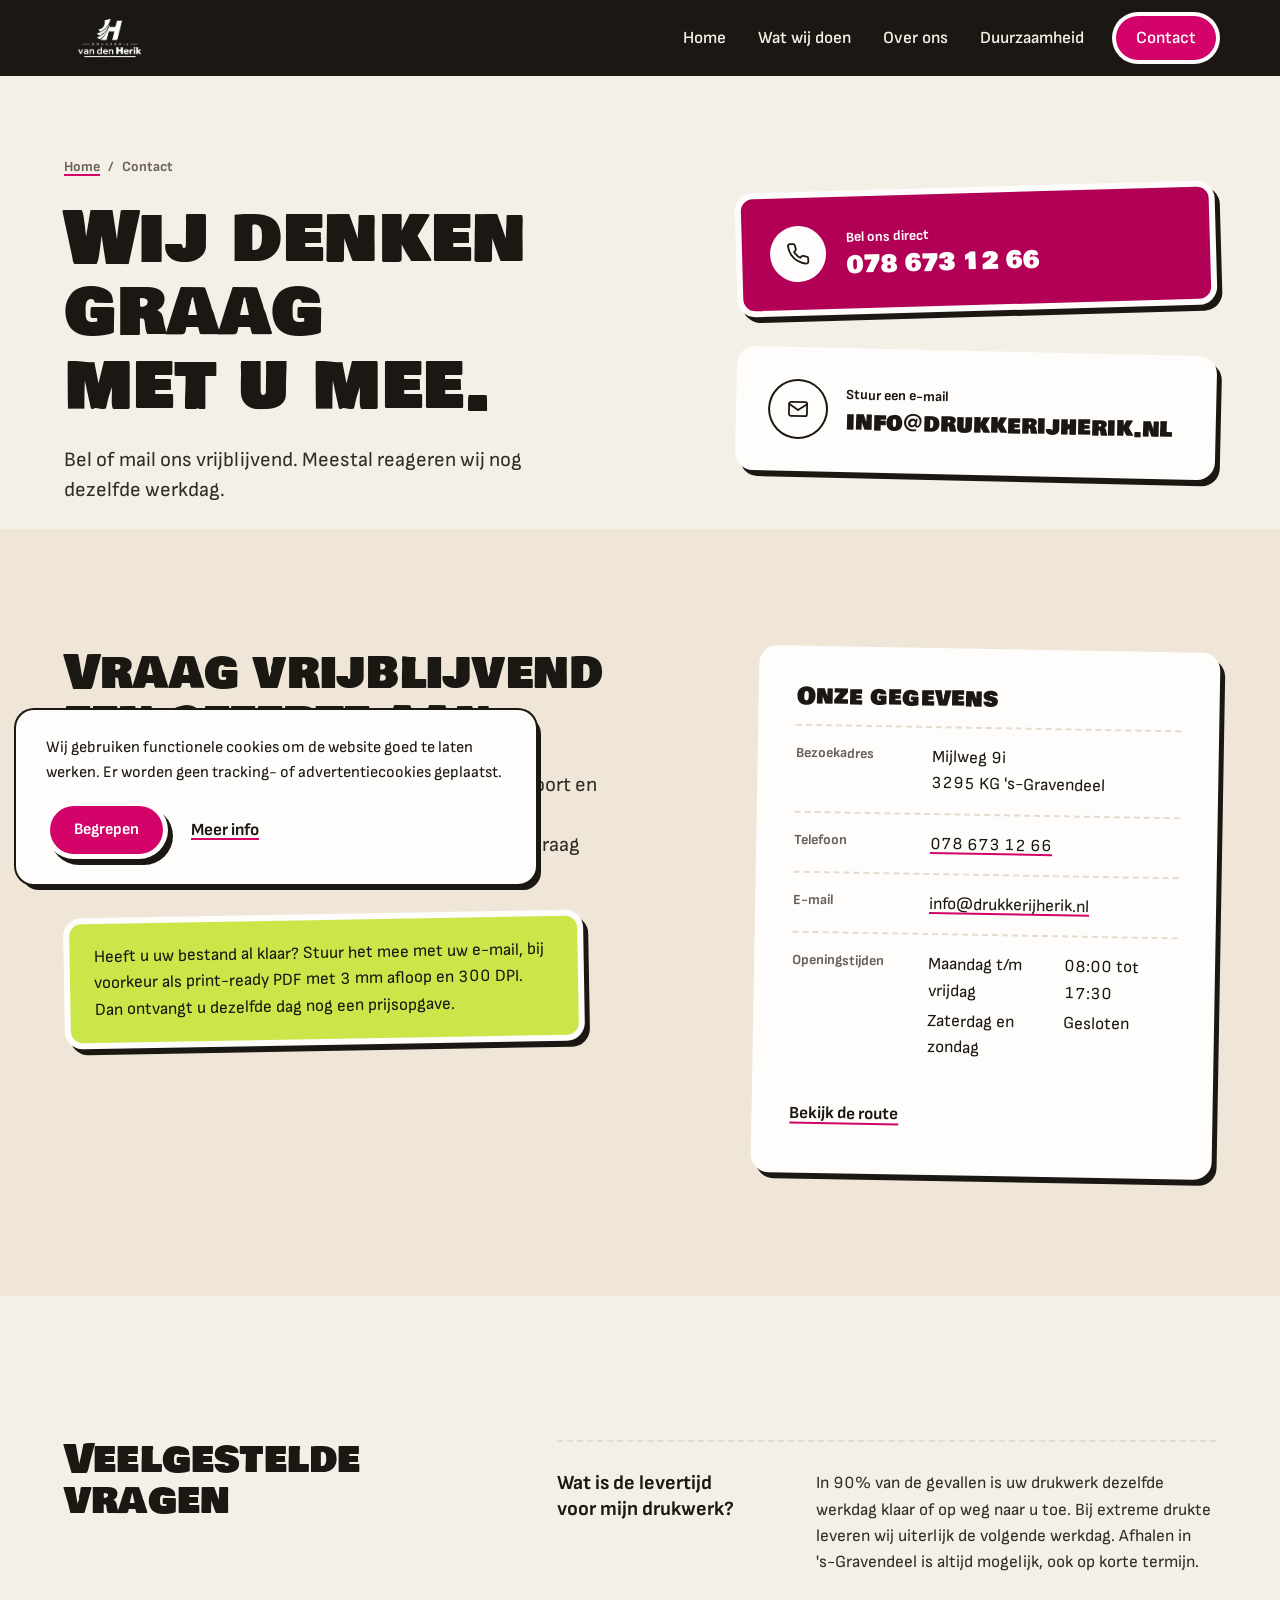
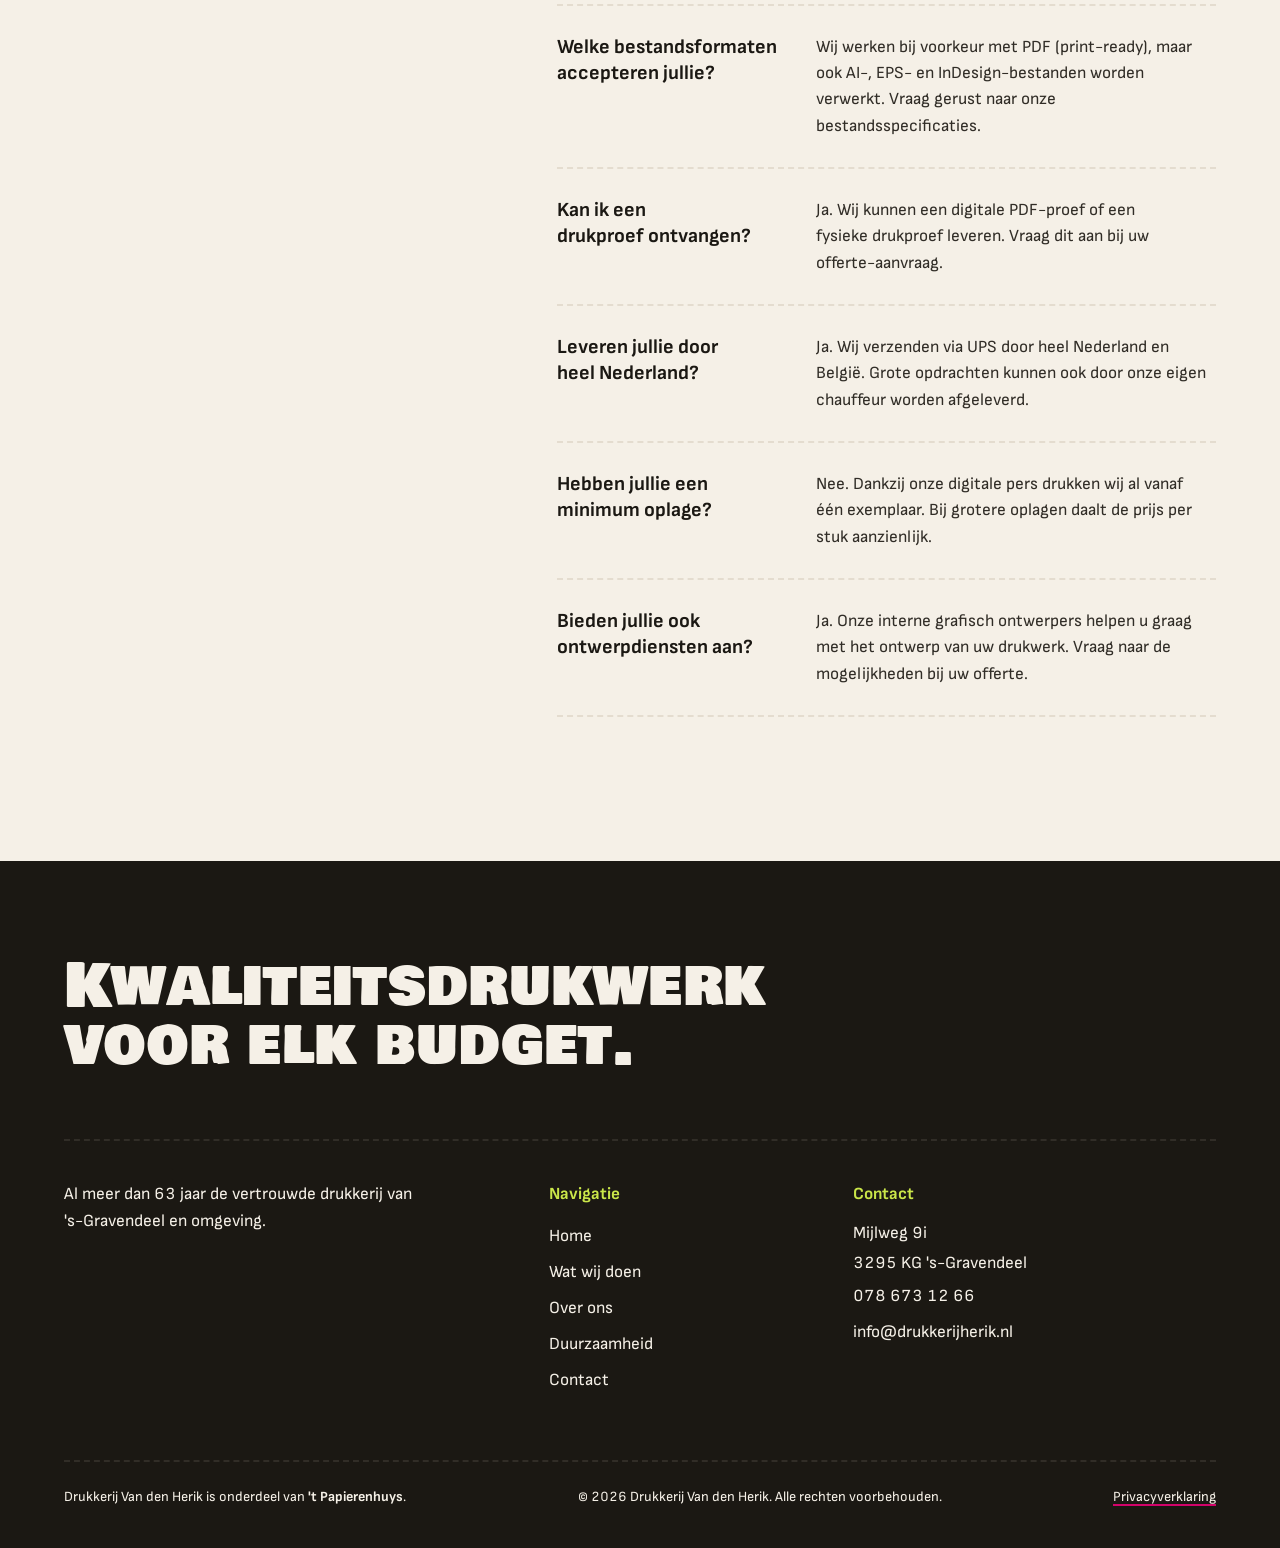
==== commit a9f25473: "Redesign the site with Hallmark: Sticker theme, catalogue of own work Full redesign of all six pages" ====
--- a/contact.html
+++ b/contact.html
@@ -20,7 +20,7 @@
   <link rel="icon" href="logo.png" type="image/png" />
   <link rel="preconnect" href="https://fonts.googleapis.com" />
   <link rel="preconnect" href="https://fonts.gstatic.com" crossorigin />
-  <link href="https://fonts.googleapis.com/css2?family=Plus+Jakarta+Sans:wght@400;600;700&family=Sora:wght@600;700&display=swap" rel="stylesheet" />
+  <link href="https://fonts.googleapis.com/css2?family=Bowlby+One+SC&amp;family=Sofia+Sans:wght@400;600;700&amp;display=swap" rel="stylesheet" />
   <script>document.documentElement.classList.add('js');</script>
   <link rel="stylesheet" href="css/style.css" />
   <script type="application/ld+json">
@@ -77,7 +77,6 @@
 </head>
 <body>
   <a class="skip-link" href="#main">Naar de inhoud</a>
-
   <div id="scroll-voortgang" aria-hidden="true"></div>
 
   <!-- ===== NAVIGATIE ===== -->
@@ -101,223 +100,79 @@
 
   <main id="main">
 
-  <!-- ===== PAGINAKOP ===== -->
-  <header class="ct-kop">
-    <div class="ct-kop__achtergrond" aria-hidden="true">
-      <div class="ct-kop__raster"></div>
-      <div class="ct-kop__ruis"></div>
-    </div>
-    <div class="container ct-kop__inhoud">
-      <p class="ct-kop__broodkruimel">
-        <a href="/">Home</a><span aria-hidden="true">/</span>Contact
-      </p>
-      <h1 class="ct-kop__titel">Wij denken graag<br />met u mee.</h1>
-      <p class="ct-kop__intro">
-        Heeft u een vraag of wilt u een offerte? Bel of mail ons vrijblijvend.
-        In de meeste gevallen ontvangt u dezelfde werkdag nog een reactie.
-      </p>
-    </div>
-  </header>
-
-  <!-- ===== CONTACT ===== -->
-  <section class="ct-sectie">
-    <div class="container ct-raster">
-
-      <!-- Direct contact -->
-      <div class="ct-primair ct-reveal">
-                <h2 class="ct-titel">Vraag vrijblijvend<br />een offerte aan.</h2>
-        <p class="ct-alinea">
-          Vertel ons wat u nodig heeft (oplage, formaat, papiersoort en gewenste
-          leverdatum) en wij sturen u een scherpe prijsopgave. Weet u het nog niet
-          precies? Wij denken graag met u mee.
-        </p>
-
-        <div class="ct-acties">
-          <a href="tel:+31786731266" class="ct-actie ct-actie--primair">
-            <span class="ct-actie__icoon" aria-hidden="true">
-              <svg viewBox="0 0 24 24" fill="none" stroke="currentColor" stroke-width="1.6" stroke-linecap="round" stroke-linejoin="round">
-                <path d="M22 16.9v3a2 2 0 0 1-2.2 2 19.8 19.8 0 0 1-8.6-3.1 19.5 19.5 0 0 1-6-6A19.8 19.8 0 0 1 2.1 4.2 2 2 0 0 1 4.1 2h3a2 2 0 0 1 2 1.7c.1 1 .4 1.9.7 2.8a2 2 0 0 1-.5 2.1L8.1 9.9a16 16 0 0 0 6 6l1.3-1.3a2 2 0 0 1 2.1-.4c.9.3 1.8.6 2.8.7a2 2 0 0 1 1.7 2z"/>
-              </svg>
-            </span>
-            <span class="ct-actie__tekst">
-              <span class="ct-actie__label">Bel ons direct</span>
-              <span class="ct-actie__waarde">078 673 12 66</span>
-            </span>
-            <span class="ct-actie__pijl" aria-hidden="true">
-              <svg viewBox="0 0 24 24" fill="none" stroke="currentColor" stroke-width="1.6" stroke-linecap="round" stroke-linejoin="round">
-                <path d="M5 12h14M13 6l6 6-6 6"/>
-              </svg>
-            </span>
+    <!-- ===== HERO: Counter, de actie is het beeld ===== -->
+    <header class="hero hero--counter">
+      <div class="container hero__raster hero__raster--counter">
+        <div class="hero__links">
+          <p class="broodkruimel"><a href="/">Home</a><span aria-hidden="true">/</span>Contact</p>
+          <h1>Wij denken graag met u mee.</h1>
+          <p class="lead">Bel of mail ons vrijblijvend. Meestal reageren wij nog dezelfde werkdag.</p>
+        </div>
+        <div class="acties">
+          <a href="tel:+31786731266" class="actie vulling vulling--roze kantel-l">
+            <span class="actie__icoon" aria-hidden="true"><svg viewBox="0 0 24 24" fill="none" stroke="currentColor" stroke-width="1.8" stroke-linecap="round" stroke-linejoin="round"><path d="M22 16.9v3a2 2 0 0 1-2.2 2 19.8 19.8 0 0 1-8.6-3.1 19.5 19.5 0 0 1-6-6A19.8 19.8 0 0 1 2.1 4.2 2 2 0 0 1 4.1 2h3a2 2 0 0 1 2 1.7c.1 1 .4 1.9.7 2.8a2 2 0 0 1-.5 2.1L8.1 9.9a16 16 0 0 0 6 6l1.3-1.3a2 2 0 0 1 2.1-.5c.9.3 1.8.6 2.8.7a2 2 0 0 1 1.7 2z"/></svg></span>
+            <span class="actie__label">Bel ons direct</span>
+            <span class="actie__waarde">078 673 12 66</span>
           </a>
-
-          <a href="mailto:info@drukkerijherik.nl" class="ct-actie">
-            <span class="ct-actie__icoon" aria-hidden="true">
-              <svg viewBox="0 0 24 24" fill="none" stroke="currentColor" stroke-width="1.6" stroke-linecap="round" stroke-linejoin="round">
-                <rect x="2.5" y="4.5" width="19" height="15" rx="2.5"/>
-                <path d="m3 7.5 9 5.5 9-5.5"/>
-              </svg>
-            </span>
-            <span class="ct-actie__tekst">
-              <span class="ct-actie__label">Stuur een e-mail</span>
-              <span class="ct-actie__waarde">info@drukkerijherik.nl</span>
-            </span>
-            <span class="ct-actie__pijl" aria-hidden="true">
-              <svg viewBox="0 0 24 24" fill="none" stroke="currentColor" stroke-width="1.6" stroke-linecap="round" stroke-linejoin="round">
-                <path d="M5 12h14M13 6l6 6-6 6"/>
-              </svg>
-            </span>
+          <a href="mailto:info@drukkerijherik.nl" class="actie vulling vulling--wit kantel-r">
+            <span class="actie__icoon" aria-hidden="true"><svg viewBox="0 0 24 24" fill="none" stroke="currentColor" stroke-width="1.8" stroke-linecap="round" stroke-linejoin="round"><rect x="3" y="5" width="18" height="14" rx="2"/><path d="m3 7 9 6 9-6"/></svg></span>
+            <span class="actie__label">Stuur een e-mail</span>
+            <span class="actie__waarde">info@drukkerijherik.nl</span>
           </a>
         </div>
-
-        <p class="ct-notitie">
-          Heeft u uw bestand al klaar? Stuur het mee met uw e-mail, bij voorkeur
-          als print-ready PDF met 3&nbsp;mm afloop en 300&nbsp;DPI. Dan ontvangt u dezelfde
-          dag nog een prijsopgave.
-        </p>
-      </div>
-
-      <!-- Gegevens -->
-      <aside class="ct-gegevens ct-reveal">
-        <h2 class="ct-gegevens__titel">Onze gegevens</h2>
-
-        <dl class="ct-lijst">
-          <div class="ct-regel">
-            <span class="ct-regel__icoon" aria-hidden="true">
-              <svg viewBox="0 0 24 24" fill="none" stroke="currentColor" stroke-width="1.6" stroke-linecap="round" stroke-linejoin="round">
-                <path d="M20 10.5c0 5.8-8 11.5-8 11.5s-8-5.7-8-11.5a8 8 0 0 1 16 0z"/>
-                <circle cx="12" cy="10.2" r="2.8"/>
-              </svg>
-            </span>
-            <div class="ct-regel__inhoud">
-              <dt>Bezoekadres</dt>
-              <dd>Mijlweg 9i<br />3295 KG 's-Gravendeel</dd>
-            </div>
-          </div>
-
-          <div class="ct-regel">
-            <span class="ct-regel__icoon" aria-hidden="true">
-              <svg viewBox="0 0 24 24" fill="none" stroke="currentColor" stroke-width="1.6" stroke-linecap="round" stroke-linejoin="round">
-                <path d="M22 16.9v3a2 2 0 0 1-2.2 2 19.8 19.8 0 0 1-8.6-3.1 19.5 19.5 0 0 1-6-6A19.8 19.8 0 0 1 2.1 4.2 2 2 0 0 1 4.1 2h3a2 2 0 0 1 2 1.7c.1 1 .4 1.9.7 2.8a2 2 0 0 1-.5 2.1L8.1 9.9a16 16 0 0 0 6 6l1.3-1.3a2 2 0 0 1 2.1-.4c.9.3 1.8.6 2.8.7a2 2 0 0 1 1.7 2z"/>
-              </svg>
-            </span>
-            <div class="ct-regel__inhoud">
-              <dt>Telefoon</dt>
-              <dd><a href="tel:+31786731266">078 673 12 66</a></dd>
-            </div>
-          </div>
-
-          <div class="ct-regel">
-            <span class="ct-regel__icoon" aria-hidden="true">
-              <svg viewBox="0 0 24 24" fill="none" stroke="currentColor" stroke-width="1.6" stroke-linecap="round" stroke-linejoin="round">
-                <rect x="2.5" y="4.5" width="19" height="15" rx="2.5"/>
-                <path d="m3 7.5 9 5.5 9-5.5"/>
-              </svg>
-            </span>
-            <div class="ct-regel__inhoud">
-              <dt>E-mail</dt>
-              <dd><a href="mailto:info@drukkerijherik.nl" class="ct-mail">info@drukkerijherik.nl</a></dd>
-            </div>
-          </div>
-
-          <div class="ct-regel">
-            <span class="ct-regel__icoon" aria-hidden="true">
-              <svg viewBox="0 0 24 24" fill="none" stroke="currentColor" stroke-width="1.6" stroke-linecap="round" stroke-linejoin="round">
-                <circle cx="12" cy="12" r="9"/>
-                <path d="M12 6.8V12l3.4 2"/>
-              </svg>
-            </span>
-            <div class="ct-regel__inhoud">
-              <dt>Openingstijden</dt>
-              <dd>
-                <span class="ct-uren"><span>Maandag t/m vrijdag</span><span>08:00 tot 17:30</span></span>
-                <span class="ct-uren"><span>Zaterdag en zondag</span><span>Gesloten</span></span>
-              </dd>
-            </div>
-          </div>
-        </dl>
-
-        <a class="ct-route" href="https://www.google.com/maps/search/?api=1&amp;query=Mijlweg+9i+3295+KG+%27s-Gravendeel"
-           target="_blank" rel="noopener">
-          Bekijk de route
-          <svg viewBox="0 0 24 24" fill="none" stroke="currentColor" stroke-width="1.6" stroke-linecap="round" stroke-linejoin="round" aria-hidden="true">
-            <path d="M5 12h14M13 6l6 6-6 6"/>
-          </svg>
-        </a>
-      </aside>
-
-    </div>
-  </section>
-
-  <!-- ===== VEELGESTELDE VRAGEN ===== -->
-  <section class="ct-faq">
-    <div class="container">
-      <div class="ct-faq__kop ct-reveal">
-                <h2 class="ct-titel">Veelgestelde vragen</h2>
-      </div>
-
-      <div class="ct-faq__raster">
-        <div class="ct-vraag ct-reveal">
-          <h3>Wat is de levertijd voor mijn drukwerk?</h3>
-          <p>
-            In 90% van de gevallen is uw drukwerk dezelfde werkdag klaar of op weg naar u toe.
-            Bij extreme drukte leveren wij uiterlijk de volgende werkdag. Afhalen in
-            's-Gravendeel is altijd mogelijk, ook op korte termijn.
-          </p>
-        </div>
-        <div class="ct-vraag ct-reveal">
-          <h3>Welke bestandsformaten accepteren jullie?</h3>
-          <p>
-            Wij werken bij voorkeur met PDF (print-ready), maar ook AI-, EPS- en
-            InDesign-bestanden worden verwerkt. Vraag gerust naar onze bestandsspecificaties.
-          </p>
-        </div>
-        <div class="ct-vraag ct-reveal">
-          <h3>Kan ik een drukproef ontvangen?</h3>
-          <p>
-            Ja. Wij kunnen een digitale PDF-proef of een fysieke drukproef leveren.
-            Vraag dit aan bij uw offerte-aanvraag.
-          </p>
-        </div>
-        <div class="ct-vraag ct-reveal">
-          <h3>Leveren jullie door heel Nederland?</h3>
-          <p>
-            Ja. Wij verzenden via UPS door heel Nederland en België. Grote opdrachten
-            kunnen ook door onze eigen chauffeur worden afgeleverd.
-          </p>
-        </div>
-        <div class="ct-vraag ct-reveal">
-          <h3>Hebben jullie een minimum oplage?</h3>
-          <p>
-            Nee. Dankzij onze digitale pers drukken wij al vanaf één exemplaar.
-            Bij grotere oplagen daalt de prijs per stuk aanzienlijk.
-          </p>
-        </div>
-        <div class="ct-vraag ct-reveal">
-          <h3>Bieden jullie ook ontwerpdiensten aan?</h3>
-          <p>
-            Ja. Onze interne grafisch ontwerpers helpen u graag met het ontwerp van
-            uw drukwerk. Vraag naar de mogelijkheden bij uw offerte.
-          </p>
-        </div>
-      </div>
-    </div>
-  </section>
+      </div>
+    </header>
+
+    <!-- ===== OFFERTE EN GEGEVENS ===== -->
+    <section class="band band--papier">
+      <div class="container raster">
+        <div class="contact__tekst">
+          <h2>Vraag vrijblijvend een offerte aan.</h2>
+          <p class="lead">Vertel ons wat u nodig heeft (oplage, formaat, papiersoort en gewenste leverdatum) en wij sturen u een scherpe prijsopgave. Weet u het nog niet precies? Wij denken graag met u mee.</p>
+          <p class="notitie vulling vulling--limoen">Heeft u uw bestand al klaar? Stuur het mee met uw e-mail, bij voorkeur als print-ready PDF met 3&nbsp;mm afloop en 300&nbsp;DPI. Dan ontvangt u dezelfde dag nog een prijsopgave.</p>
+        </div>
+        <aside class="gegevens diecut contact__gegevens">
+          <h2>Onze gegevens</h2>
+          <dl>
+            <div class="gegevens__rij"><dt>Bezoekadres</dt><dd>Mijlweg 9i<br />3295 KG <span class="heel">'s-Gravendeel</span></dd></div>
+            <div class="gegevens__rij"><dt>Telefoon</dt><dd><a href="tel:+31786731266">078 673 12 66</a></dd></div>
+            <div class="gegevens__rij"><dt>E-mail</dt><dd><a href="mailto:info@drukkerijherik.nl" class="ct-mail">info@drukkerijherik.nl</a></dd></div>
+            <div class="gegevens__rij"><dt>Openingstijden</dt><dd class="uren"><span>Maandag t/m vrijdag</span><span>08:00 tot 17:30</span><span>Zaterdag en zondag</span><span>Gesloten</span></dd></div>
+          </dl>
+          <a class="tekstlink" href="https://www.google.com/maps/search/?api=1&amp;query=Mijlweg+9i+3295+KG+%27s-Gravendeel" target="_blank" rel="noopener">Bekijk de route</a>
+        </aside>
+      </div>
+    </section>
+
+    <!-- ===== VEELGESTELDE VRAGEN: rijen ===== -->
+    <section class="sectie">
+      <div class="container raster">
+        <div class="zij">
+          <h2>Veelgestelde vragen</h2>
+        </div>
+        <div class="vragen body">
+          <div class="vraag"><h3>Wat is de levertijd voor mijn drukwerk?</h3><p>In 90% van de gevallen is uw drukwerk dezelfde werkdag klaar of op weg naar u toe. Bij extreme drukte leveren wij uiterlijk de volgende werkdag. Afhalen in <span class="heel">'s-Gravendeel</span> is altijd mogelijk, ook op korte termijn.</p></div>
+          <div class="vraag"><h3>Welke bestandsformaten accepteren jullie?</h3><p>Wij werken bij voorkeur met PDF (print-ready), maar ook AI-, EPS- en InDesign-bestanden worden verwerkt. Vraag gerust naar onze bestandsspecificaties.</p></div>
+          <div class="vraag"><h3>Kan ik een drukproef ontvangen?</h3><p>Ja. Wij kunnen een digitale PDF-proef of een fysieke drukproef leveren. Vraag dit aan bij uw offerte-aanvraag.</p></div>
+          <div class="vraag"><h3>Leveren jullie door heel Nederland?</h3><p>Ja. Wij verzenden via UPS door heel Nederland en België. Grote opdrachten kunnen ook door onze eigen chauffeur worden afgeleverd.</p></div>
+          <div class="vraag"><h3>Hebben jullie een minimum oplage?</h3><p>Nee. Dankzij onze digitale pers drukken wij al vanaf één exemplaar. Bij grotere oplagen daalt de prijs per stuk aanzienlijk.</p></div>
+          <div class="vraag"><h3>Bieden jullie ook ontwerpdiensten aan?</h3><p>Ja. Onze interne grafisch ontwerpers helpen u graag met het ontwerp van uw drukwerk. Vraag naar de mogelijkheden bij uw offerte.</p></div>
+        </div>
+      </div>
+    </section>
 
   </main>
 
-  <!-- ===== FOOTER ===== -->
+  <!-- ===== FOOTER: het statement ===== -->
   <footer class="footer">
     <div class="container">
+      <p class="footer__statement">Kwaliteits&shy;drukwerk voor elk budget.</p>
       <div class="footer__raster">
         <div>
-          <div class="footer__merk">Drukkerij Van den Herik</div>
-          <p class="footer__beschrijving">
-            Kwaliteitsdrukwerk voor elk budget. Al meer dan 63 jaar de vertrouwde drukkerij
-            van 's-Gravendeel en omgeving.
-          </p>
+          <p class="footer__beschrijving">Al meer dan 63 jaar de vertrouwde drukkerij van <span class="heel">'s-Gravendeel</span> en omgeving.</p>
         </div>
         <div>
-          <div class="footer__koptekst">Navigatie</div>
+          <p class="footer__koptekst">Navigatie</p>
           <ul class="footer__links">
             <li><a href="/">Home</a></li>
             <li><a href="diensten">Wat wij doen</a></li>
@@ -327,17 +182,19 @@
           </ul>
         </div>
         <div>
-          <div class="footer__koptekst">Contact</div>
+          <p class="footer__koptekst">Contact</p>
           <ul class="footer__links">
             <li>Mijlweg 9i</li>
-            <li>3295 KG 's-Gravendeel</li>
+            <li>3295 KG <span class="heel">'s-Gravendeel</span></li>
             <li><a href="tel:+31786731266">078 673 12 66</a></li>
             <li><a href="mailto:info@drukkerijherik.nl">info@drukkerijherik.nl</a></li>
           </ul>
         </div>
       </div>
       <div class="footer__bodem">
-        Drukkerij Van den Herik is onderdeel van <strong class="footer__merknaam">'t Papierenhuys</strong><br />&copy; 2026 Drukkerij Van den Herik. Alle rechten voorbehouden.<br /><a href="privacy" class="footer__privacy">Privacyverklaring</a>
+        <span>Drukkerij Van den Herik is onderdeel van <strong class="footer__merknaam">'t Papierenhuys</strong>.</span>
+        <span>&copy; 2026 Drukkerij Van den Herik. Alle rechten voorbehouden.</span>
+        <a href="privacy" class="footer__privacy">Privacyverklaring</a>
       </div>
     </div>
   </footer>
--- a/css/style.css
+++ b/css/style.css
@@ -1,5071 +1,528 @@
-/* Hallmark · shape: kept · genre: editorial · theme: brand · redesign: restyle
- * paper: oklch(97.3% 0.007 89) · accent: oklch(50.2% 0.118 241) · display: Sora · body: Plus Jakarta Sans · hero: kept · nav: kept · footer: kept · signature: kept, the crop marks and registration mark of a printer's proof
- * axes: paper/sans/cyan · posture: kept · contrast: pass · fold: pass · v2.0.0 */
-/* Hallmark · pre-emit critique: P4 H4 E4 S4 R4 V3 · weakest: V, the kept layout repeats a stock band-and-cards rhythm; moved the variety into the material instead: warm paper stock, solid navy ink bands and hard sheet-offset shadows in place of blue glows */
-/* Hallmark · waive 2b · a single-hue ramp from two tokens · the gold ramp on the "AU" swatch is the hot-foil sample itself, the one place the page shows what foil looks like */
-/* Hallmark · waive 81 · the swatch and the crop marks are the object, not a picture slot · the paper swatches on /diensten are the material samples themselves (gloss, structure, foil) and the hairline crop marks around the homepage tiles are drawn with gradients; neither waits for a photograph */
-/* Hallmark · waive 78 · /privacy only · a privacy statement is read top to bottom like a letter; its section heads stay titles in a document, not landing-page section heads */
+/* Hallmark · shape: Catalogue (swapped from the draw's Split Studio: the draw also left Split out, and twenty product photographs want an index, not diptychs) · genre: playful · theme: Sticker (deal 1/3, seed family-print-shop-dutch-c404·e6cd744c·2026-11-09·r0) · redesign: full · draw: f9b5e7
+ * hero: Index (/), Index (/diensten), Stage (/over-ons), Corridor (/duurzaamheid), Counter (/contact), Banner (/privacy) · nav: slab · footer: statement · imagery: photographs, the shop's own product shots · signature: the shop's own print work, die-cut and stuck down, every photo edged white on a hard ink shadow and tilted a degree either way · sticker: sheet
+ * axes: light/display-heavy/chromatic-magenta · posture: full-palette · contrast: pass · fold: pass · v2.0.0 */
+/* Hallmark · pre-emit critique: P4 H4 E4 S4 R4 V4 · weakest: S, a print shop could borrow any sticker look; anchored it in the shop's own photographs as the die-cut objects and kept pink a fill, never type */
+/* Hallmark · waive 2b · a single-hue ramp from two tokens · the gold ramp on the "AU" swatch under Foliedruk is the print shop's hot-foil sample itself, the one place the drukwerk finish goud, zilver of koper is shown */
+/* Hallmark · waive 81 · the swatch is the object, not a picture slot · the swatches under Papier &amp; afwerking are the print shop's drukwerk samples in their own finish (glanzend, structuurpapier, foliedruk); none waits for a photograph */
+/* Hallmark · waive 78 · /privacy only · the print shop's Privacyverklaring is read top to bottom like a letter; its section heads stay titles in a document, not landing-page section heads */
+/* Hallmark · dropped .hero, .zweef, .hp-, .dp-, .op-, .du-, .reveal, .kop-regel, .knop--hero, .knop--du, .ct-reveal, [data-teller], [data-woorden] · the Sticker theme keeps still on scroll, so the parallax, counters, reveals, zooms and pinned tracks these hooks drove are gone; the scripts stay linked and find nothing to move */
+/* Hallmark · dropped gsap.min.js, scrolltrigger.min.js, js/hero.js, js/diensten.js, js/over-ons.js, js/duurzaamheid.js · these four page scripts and GSAP only drove the scroll choreography; with the Sticker theme keeping still they would query markup that is gone, so the pages no longer load them (the files stay in the repo until the owner removes them) */
+/* Hallmark · dropped Flyers.png, Posters.png, Huisstijl.png, Spandoeken.png · the small icon cards that floated in the old homepage hero; the Index hero now shows the print shop's own photographs of that work */
+/* Hallmark · dropped #intro · the scroll cue under the old hero linked to it; the Index hero ends on the product cards, so the cue went with the old hero */
+/* Hallmark · waive 44c · the posture puts the visual under or beside the head on purpose · on the print shop pages the Index hero sets the product cards under the head (/), and the Banner heroes on /diensten, /contact and /privacy end early so the first section shows above the fold */
+/* Hallmark · dismissed 23 · the lime field is the Sticker theme's one allowed field band with ink type, once a page as the close, and #scroll-voortgang is a 4px bar, not a fill */
+/* Hallmark · answered F15 · one column gap (--gap-columns, 32px) for every grid below the hero; the hero grid keeps its own 96px gap between text and visual as layout.md asks */
 @import url("./tokens.css");
 @import url("./base.css");
 
 /* =========================================
    Drukkerij Van den Herik, stylesheet
-   Systeem: zie DESIGN.md. Warm papier als ondergrond, het huisstijlnavy
-   als inktvlak, procescyaan uit het logo als actiekleur; magenta en geel
-   alleen in de drukwerkdetails. Alle kleuren lopen via de tokens hieronder
-   en via tokens.css; daarbuiten staan geen losse kleurwaarden.
+   Systeem: zie DESIGN.md (Sticker, colourway sheet). Warm papier, warm
+   zwart, roze als vulling die handelt, limoen als vulling die markeert,
+   en elk verheven vlak met een witte stansrand op een harde schaduw.
    ========================================= */
 
 :root {
-  /* ——— Inkt: merkblauw van nacht tot glans ——— */
-  --inkt-nacht:    #060f2b;
-  --inkt-diep:     #081d49;
-  --blauw-donker:  #0d2d6b;
-  --inkt-marine:   #123a80;
-  --blauw-middel:  #1a4da0;
-  --blauw-licht:   #006aa0;
-  --blauw-accent:  #2b8fc8;
-  --blauw-glans:   #7cc4ec;
-  --blauw-hemel:   #8fcdf0;
-  --blauw-lucht:   #9ad6f2;
-  --blauw-mist:    #c4e3f4;
-  --blauw-ijs:     #e9e5db;
-  --blauw-wolk:    #efece4;
-
-  /* ——— Illustratie-blauw (scènes) ——— */
-  --scene-nacht:   #101c38;
-  --scene-diep:    #182848;
-  --scene-staal:   #24407a;
-  --scene-lood:    #3a4d78;
-  --scene-hemel:   #6ba3e8;
-  --scene-lucht:   #9fbde8;
-  --scene-vlak:    #d9dde4;
-  --scene-regel:   #e2ddd1;
-  --scene-rand:    #b9cbe8;
-  --scene-zacht:   #f1eee6;
-  --scene-marine:  #1c2e56;
-  --scene-leisteen: #22355e;
-  --scene-sneeuw:  #d6e7ff;
-  --papier-structuur: #efece4;
-  --papier-structuur-diep: #e7e2d6;
-
-  /* ——— Papier: achtergronden en vlakken ——— */
-  --wit:           #fcfbf8;
-  --papier-licht:  #f8f6f1;
-  --grijs-licht:   #f1eee6;
-  --papier-diep:   #e9e5db;
-  --grijs-middel:  #ddd7ca;
-  --papier-mat:    #e2ddd1;
-  --papier-lila:   #e9e6f2;
-  --papier-lila-diep: #dcd8ea;
-
-  /* ——— Tekst ——— */
-  --tekst-donker:  #141b2d;
-  --grijs-tekst:   #454d5f;
-  --tekst-zacht:   #596173;
-  --tekst-vaag:    #8a909c;
-
-  /* ——— Signaal ——— */
-  --succes:        #059669;
-  --succes-diep:   #065f46;
-  --succes-zacht:  #ecfdf5;
-  --succes-rand:   #a7e8cb;
-  --live-groen:    #6fe3a5;
-  --waarschuwing:  #92600a;
-  --waarschuwing-zacht: #fef3e2;
-  --waarschuwing-rand:  #f6d8a8;
-  --fout:          #c53030;
-  --fout-helder:   #e53e3e;
-  --fout-zacht:    #fde8e8;
-
-  /* ——— Groen: duurzaamheid ——— */
-  --groen-diep:    #1a4a2e;
-  --groen:         #2a7a46;
-  --groen-helder:  #3a9b5c;
-  --groen-mint:    #a9d0b6;
-  --groen-nevel:   #f0f7f0;
-  --blauw-nevel:   #e8f4f8;
-
-  /* ——— Drukwerk-illustratie (alleen in scènes) ——— */
-  --cmyk-cyaan:    #0080c0;
-  --cmyk-magenta:  #d80058;
-  --cmyk-geel:     #f8d000;
-  --folie-goud:    #b8860b;
-  --folie-licht:   #f6d878;
-  --folie-glans:   #fff2b0;
-  --folie-donker:  #8a6d1f;
-  --kraft:         #e6dccd;
-  --kraft-diep:    #dfd3c0;
-  --kraft-licht:   #f7f3ee;
-  --kaart-lila:    #ece5f0;
-  --roos:          #d4708a;
-  --zwart:         #0b1020;
-
-  /* ——— RGB-hulpwaarden voor rgba() ——— */
-  --inkt-rgb:          6, 15, 43;
-  --inkt-diep-rgb:     8, 29, 73;
-  --blauw-donker-rgb:  13, 45, 107;
-  --blauw-middel-rgb:  26, 77, 160;
-  --blauw-licht-rgb:   0, 106, 160;
-  --blauw-accent-rgb:  43, 143, 200;
-  --blauw-glans-rgb:   124, 196, 236;
-  --wit-rgb:           252, 251, 248;
-  --blauw-mist-rgb:    196, 227, 244;
-  --groen-rgb:         58, 155, 92;
-  --groen-mint-rgb:    169, 208, 182;
-  --blauw-hemel-rgb:   143, 205, 240;
-  --scene-diep-rgb:    24, 40, 72;
-  --live-groen-rgb:    111, 227, 165;
-  --inkt-k-rgb:        160, 205, 240;
-  --cmyk-cyaan-rgb:    0, 128, 192;
-  --cmyk-magenta-rgb:  216, 0, 88;
-  --cmyk-geel-rgb:     248, 208, 0;
-  --kraft-schaduw-rgb: 90, 70, 50;
-  --lila-schaduw-rgb:  90, 80, 140;
-  --zwart-rgb:         0, 0, 0;
-
-  /* ——— Typografie ——— */
-  --font-display: 'Sora', 'Plus Jakarta Sans', 'Segoe UI', system-ui, sans-serif;
-  --font-tekst:   'Plus Jakarta Sans', 'Segoe UI', system-ui, -apple-system, sans-serif;
-
-  /* ——— Diepte ——— */
-  --schaduw-vlak:    2px 2px 0 rgba(var(--blauw-donker-rgb), 0.06);
-  --schaduw-zacht:   2px 2px 0 rgba(var(--blauw-donker-rgb), 0.1);
-  --schaduw:         4px 4px 0 rgba(var(--blauw-donker-rgb), 0.1);
-  --schaduw-hover:   6px 6px 0 rgba(var(--blauw-donker-rgb), 0.14);
-  --schaduw-zwevend: 8px 8px 0 rgba(var(--blauw-donker-rgb), 0.16);
-
-  /* ——— Vorm ——— */
-  --radius:        2px;
-  --radius-knop:   2px;
-  --radius-groot:  4px;
-  --radius-kaart:  4px;
-  --radius-scene:  4px;
-
-  /* ——— Beweging ——— */
-  --ease-uit:   var(--ease-out);
-  --ease-zacht: var(--ease-out);
-  --duur-snel:  var(--dur-micro);
-  --duur:       var(--dur-short);
-  --duur-traag: var(--dur-long);
-  --transitie:  var(--dur-short) var(--ease-out);
-
-  /* ——— Focus ——— */
-  --focus-ring:       var(--color-focus);
-  --focus-ring-licht: var(--color-focus-band);
-
-  /* ——— Duurzaamheidspagina: bosgroen, salie, papierwit ——— */
-  --du-groen-nacht:  #0c221a;
-  --du-groen-diep:   #143528;
-  --du-groen:        #1e4d3a;
-  --du-groen-middel: #2f6b50;
-  --du-salie:        #7fa892;
-  --du-groen-licht:  #a9d0b6;
-  --du-papier:       #f7f6f1;
-  --du-papier-diep:  #eeece2;
-  --du-aarde:        #b9a271;
-  --du-tekst:        #22302a;
-  --du-tekst-zacht:  #55655d;
-  --du-groen-glans:  #3f8f6b;
-  --du-groen-woud:   #1a4433;
-  --du-groen-bos:    #17402f;
-  --du-mint:         #8fce9f;
-  --du-mint-licht:   #cfe8d3;
-  --du-papier-licht: #fbfaf6;
-  --du-papier-kraft: #eae7da;
-  --du-papier-grijs: #edeadf;
-  --du-staal-gerecycled-a: #dfe7dd;  --du-staal-gerecycled-b: #c6d5c4;
-  --du-staal-agro-a:       #ece4cf;  --du-staal-agro-b:       #dcd0ad;
-  --du-staal-inkt-a:       #d5e3dc;  --du-staal-inkt-b:       #a9c8b8;
-  --du-staal-verpakking-a: #e8ddcb;  --du-staal-verpakking-b: #d3c3a4;
-  --du-papier-rgb:        247, 246, 241;
-  --du-groen-middel-rgb:  47, 107, 80;
-  --du-groen-licht-rgb:   169, 208, 182;
-  --du-groen-nacht-rgb:   12, 34, 26;
-  --du-groen-diep-rgb:    20, 53, 40;
-  --du-groen-rgb:         30, 77, 58;
-  --du-aarde-rgb:         185, 162, 113;
-  --du-salie-rgb:         127, 168, 146;
-  --du-schaduw-rgb:       5, 20, 14;
-}
-
-/* ——— Reset & Base ——— */
-*, *::before, *::after { box-sizing: border-box; margin: 0; padding: 0; }
-
-html { scroll-behavior: smooth; font-size: 16px; }
-html, body { overflow-x: clip; }
-
-body {
-  font-family: var(--font-tekst);
-  color: var(--tekst-donker);
-  background: var(--color-paper);
-  line-height: 1.7;
-  -webkit-font-smoothing: antialiased;
-  -moz-osx-font-smoothing: grayscale;
-  text-rendering: optimizeLegibility;
-}
-
-img { max-width: 100%; display: block; }
-
-/* ——— Voorkom een weesregel: laatste woord van een alinea niet alleen op de regel ——— */
-p { text-wrap: pretty; }
-
-a { color: var(--blauw-licht); text-decoration: none; transition: color var(--transitie); }
-a:hover { color: var(--blauw-donker); }
-/* Lopende tekst: links herkenbaar aan een onderstreping, niet alleen aan kleur */
-main :where(p, dd) > a:not([class]) { text-decoration: underline; text-decoration-thickness: 1px; text-underline-offset: 0.18em; }
-
-/* ——— Springdoel voor de skip-link: niet onder de sticky navbar verdwijnen ——— */
-#main { scroll-margin-top: 88px; }
-
-/* ——— Skip link: eerste focusbare element, onzichtbaar tot het focus krijgt ——— */
-.skip-link {
-  position: absolute;
-  top: 16px;
-  left: 16px;
-  z-index: 10000;
-  padding: var(--space-sm) 20px;
-  background: var(--blauw-donker);
-  color: var(--wit);
-  font-weight: 700;
-  border-radius: 2px;
-  transform: translateY(-150%);
-  transition: transform var(--transitie);
-}
-.skip-link:focus-visible,
-.skip-link:focus {
-  transform: translateY(0);
-}
-
-/* ——— Toegankelijke focus: zichtbaar bij toetsenbord, onzichtbaar bij klikken ——— */
-:where(a, button, [role="button"], input, textarea, select, summary, [tabindex]):focus-visible {
-  outline: 3px solid var(--focus-ring);
-  outline-offset: 3px;
-  border-radius: 2px;
-}
-:where(.navbar, .footer, .cookie-banner, .hero, .dp-hero, .op-hero, .du-hero, .ct-kop, .hp-cta, .op-cta, .dp-finale, .dp-waarom, .op-werkwijze, .du-cta, .du-cijfers, .du-proces, .pv-kop, .pv-vraag, .hp-tegel--donker, .dp-hoofdstuk__kaart--donker)
-  :where(a, button, [role="button"]):focus-visible {
-  outline-color: var(--focus-ring-licht);
-}
-::selection { background: rgba(var(--blauw-licht-rgb), 0.18); color: var(--blauw-donker); }
-
-/* ——— Minder beweging: sitebrede terugval (aanvullend op de per-sectie-regels) ——— */
+  /* Materiaalstalen (alleen in de stalen op /diensten en /duurzaamheid) */
+  --color-folie-licht: oklch(88% 0.12 92);
+  --color-folie: oklch(72% 0.13 82);
+  --color-folie-donker: oklch(52% 0.1 75);
+  --color-glans-a: oklch(42% 0.12 252);
+  --color-glans-b: oklch(70% 0.1 235);
+  --color-soft: oklch(91% 0.03 300);
+  --color-staal-gerecycled: oklch(88% 0.035 140);
+  --color-staal-agro: oklch(88% 0.05 90);
+  --color-staal-inkt: oklch(84% 0.05 165);
+  --color-staal-verpakking: oklch(82% 0.05 70);
+  --rotate-l: -1.6deg;
+  --rotate-r: 1.3deg;
+  --nav-h: 76px;
+}
+
+/* ——— Basis ——— */
+html { scroll-behavior: smooth; }
+body { font-size: 1.0625rem; line-height: 1.55; font-variant-numeric: tabular-nums; }
+ul, ol { margin: 0; padding: 0; list-style: none; }
+dl, dd, figure { margin: 0; }
+strong { font-weight: 700; }
+h1, h2, h3 { font-weight: var(--display-weight); line-height: 1.02; }
+h1 { font-size: min(var(--text-display), 4.5rem); }
+h2 { font-size: min(var(--text-section), 3.25rem); }
+h3 { font-size: var(--text-title); line-height: 1.1; }
+a { text-decoration: none; }
+main :where(p, dd) > a:not([class]) { text-decoration: underline; text-decoration-color: var(--color-accent); text-decoration-thickness: 2px; text-underline-offset: 0.18em; }
+#main { scroll-margin-top: var(--nav-h); }
+.lead { font-size: var(--text-lead); line-height: 1.45; max-width: 46ch; color: var(--color-ink-2); }
+.label { font-size: var(--text-sm); font-weight: 700; color: var(--color-muted); }
+
+.skip-link { position: absolute; left: var(--space-md); top: calc(-1 * var(--space-3xl)); z-index: var(--z-toast); padding: var(--space-xs) var(--space-md); background: var(--color-ink); color: var(--color-paper); border-radius: var(--radius-pill); font-weight: 700; }
+.skip-link:focus-visible { top: var(--space-md); }
+.icoon-sprite { position: absolute; width: 0; height: 0; overflow: hidden; }
+
+#scroll-voortgang { position: fixed; inset: 0 0 auto; height: 4px; z-index: var(--z-toast); background: var(--color-accent); transform: scaleX(0); transform-origin: left center; pointer-events: none; }
+
+/* ——— Knoppen: roze pil met witte ring, en de spookpil ——— */
+.knop {
+  display: inline-flex; align-items: center; justify-content: center; gap: var(--space-xs);
+  min-height: 48px; padding: 0 var(--space-lg);
+  border: 0; border-radius: var(--radius-pill);
+  background: transparent; color: var(--color-ink);
+  box-shadow: inset 0 0 0 2px var(--color-ink);
+  font: 700 var(--text-md)/1 var(--font-body); white-space: nowrap; cursor: pointer;
+  transition: translate var(--dur-micro) var(--ease-out), box-shadow var(--dur-micro) var(--ease-out), background-color var(--dur-short) var(--ease-out), color var(--dur-short) var(--ease-out);
+}
+.knop:hover { background: var(--color-ink); color: var(--color-paper); }
+.knop:active { translate: 0 1px; }
+.knop:focus-visible { outline: 3px solid var(--color-focus); outline-offset: 4px; }
+.knop:disabled, .knop[aria-disabled="true"] { opacity: 0.55; cursor: not-allowed; translate: none; }
+.knop[aria-busy="true"] { cursor: progress; }
+.knop--primair {
+  background: var(--color-accent); color: var(--color-accent-ink);
+  box-shadow: 0 0 0 5px var(--color-white), 5px 6px 0 5px var(--color-ink);
+  margin: var(--space-2xs);
+}
+.knop--primair:hover { background: var(--color-accent-deep); color: var(--color-accent-ink); translate: -1px -2px; }
+.knop--primair:active { translate: 4px 5px; box-shadow: 0 0 0 5px var(--color-white), 1px 1px 0 5px var(--color-ink); }
+.knop svg { width: 18px; height: 18px; flex: none; }
+.knop--licht { color: var(--color-paper); box-shadow: inset 0 0 0 2px var(--color-paper); }
+.knop--licht:hover { background: var(--color-paper); color: var(--color-ink); }
+.knoppen { display: flex; flex-wrap: wrap; align-items: center; gap: var(--space-md); }
+
+/* ——— Navigatie: de slab ——— */
+.navbar { position: sticky; top: 0; z-index: var(--z-sticky-nav); background: var(--color-ink); color: var(--color-paper); }
+.navbar__inner { display: flex; align-items: center; justify-content: space-between; gap: var(--space-lg); min-height: var(--nav-h); }
+.navbar__logo { display: flex; align-items: center; flex: none; }
+.navbar__logo-img { width: auto; height: 46px; max-width: 160px; object-fit: contain; filter: brightness(0) invert(1); }
+.navbar__menu { display: flex; align-items: center; gap: var(--space-xs); }
+.navbar__menu a { display: inline-flex; align-items: center; min-height: 44px; padding: 0 var(--space-sm); font-weight: 600; color: var(--color-paper); border-radius: var(--radius-pill); text-decoration: underline; text-decoration-color: transparent; text-decoration-thickness: 2px; text-underline-offset: 0.3em; transition: text-decoration-color var(--dur-short) var(--ease-out); }
+.navbar__menu a:hover { text-decoration-color: var(--color-accent); }
+.navbar__menu a.actief { color: var(--color-accent-2); text-decoration-color: var(--color-accent-2); }
+.navbar__menu a:focus-visible, .navbar__logo:focus-visible { outline: 3px solid var(--color-accent-2); outline-offset: 2px; }
+.navbar__menu .knop--nav-cta { margin-left: var(--space-sm); padding: 0 20px; background: var(--color-accent); color: var(--color-accent-ink); text-decoration: none; box-shadow: 0 0 0 4px var(--color-white); transition: background-color var(--dur-short) var(--ease-out), translate var(--dur-micro) var(--ease-out); }
+.navbar__menu .knop--nav-cta:hover { background: var(--color-accent-deep); translate: 0 -1px; }
+.navbar__menu .knop--nav-cta.actief { color: var(--color-accent-ink); }
+.hamburger { display: none; width: 48px; height: 48px; padding: var(--space-sm); border: 0; border-radius: var(--radius-pill); background: transparent; cursor: pointer; flex-direction: column; justify-content: center; gap: var(--space-2xs); }
+.hamburger span { display: block; height: 2px; background: var(--color-paper); border-radius: 2px; transition: transform var(--dur-short) var(--ease-out), opacity var(--dur-short) var(--ease-out); }
+.hamburger:focus-visible { outline: 3px solid var(--color-accent-2); outline-offset: 2px; }
+.hamburger.open span:nth-child(1) { transform: translateY(6px) rotate(45deg); }
+.hamburger.open span:nth-child(2) { opacity: 0; }
+.hamburger.open span:nth-child(3) { transform: translateY(-6px) rotate(-45deg); }
+
+/* ——— Stansrand: elk verheven vlak ——— */
+.diecut { border: 6px solid var(--color-white); border-radius: var(--radius-card); box-shadow: var(--shadow-card); background: var(--color-white); }
+.foto { display: block; position: relative; overflow: hidden; border: 6px solid var(--color-white); border-radius: 22px; box-shadow: var(--shadow-card); background: var(--color-slot); aspect-ratio: 4 / 3; }
+.foto img { width: 100%; height: 100%; object-fit: cover; }
+.foto--portret { aspect-ratio: 3 / 4; }
+.foto--breed { aspect-ratio: 3 / 2; }
+.kantel-l { rotate: var(--rotate-l); }
+.kantel-r { rotate: var(--rotate-r); }
+.vulling { border: 6px solid var(--color-white); border-radius: var(--radius-card); box-shadow: var(--shadow-card); padding: var(--space-lg); }
+.vulling--roze { background: var(--color-accent); color: var(--color-accent-ink); }
+.vulling--limoen { background: var(--color-accent-2); color: var(--color-ink); }
+.vulling--inkt { background: var(--color-ink); color: var(--color-paper); }
+.vulling--wit { background: var(--color-white); color: var(--color-ink); }
+.tag { display: inline-flex; align-items: center; min-height: 36px; padding: 0 var(--space-md); border: 4px solid var(--color-white); border-radius: var(--radius-pill); background: var(--color-accent-2); color: var(--color-ink); box-shadow: 3px 4px 0 var(--color-ink); font-size: var(--text-sm); font-weight: 700; white-space: nowrap; }
+.tags { display: flex; flex-direction: column; align-items: flex-start; gap: var(--space-sm); }
+.stippel { border-top: var(--rule-bar) dashed var(--color-rule); }
+
+/* ——— Secties en banden ——— */
+.sectie { padding-block: var(--section-gap); }
+.sectie--s { padding-block: var(--section-gap-s); }
+.sectie--l { padding-block: var(--section-gap-l); }
+.band { padding-block: var(--section-gap-s); }
+.band--papier { background: var(--color-paper-2); }
+.band--inkt { background: var(--color-ink); color: var(--color-paper); }
+.band--inkt .lead, .band--inkt .label { color: var(--color-paper); }
+.band--inkt :focus-visible { outline-color: var(--color-accent-2); }
+.band--limoen { background: var(--color-accent-2); color: var(--color-ink); }
+.band--limoen :focus-visible { outline-color: var(--color-ink); }
+.band--limoen .lead { color: var(--color-ink); }
+.raster { display: grid; grid-template-columns: repeat(12, minmax(0, 1fr)); column-gap: var(--gap-columns); }
+.kop { display: grid; gap: 20px; margin-bottom: var(--space-2xl); }
+.kop--split { grid-template-columns: repeat(12, minmax(0, 1fr)); column-gap: var(--gap-columns); align-items: end; }
+.kop--split > :first-child { grid-column: 1 / span 6; }
+.kop--split > :last-child { grid-column: 8 / -1; }
+.kop .knoppen, .kop .tekstlink { margin-top: var(--space-xs); }
+.tekstlink { display: inline-flex; align-items: center; min-height: 44px; font-weight: 700; text-decoration: underline; text-decoration-color: var(--color-accent); text-decoration-thickness: 2px; text-underline-offset: 0.25em; }
+.tekstlink:hover { text-decoration-color: currentColor; }
+
+/* ——— Hero: Index (de lijst is het beeld) ——— */
+.hero { padding-block: var(--space-2xl) var(--space-3xl); }
+.hero--index { min-height: calc(100svh - var(--nav-h)); display: flex; align-items: center; }
+.hero--index > .container { width: 100%; }
+.hero__kop { display: grid; grid-template-columns: repeat(12, minmax(0, 1fr)); column-gap: var(--gap-columns); align-items: end; margin-bottom: 56px; }
+.hero__kop h1 { grid-column: 1 / span 7; font-size: min(var(--text-display), 4rem); }
+.hero__tekst { grid-column: 8 / -1; display: grid; gap: 20px; }
+.hero__tekst .lead { max-width: 34ch; }
+
+/* ——— Catalogus: kaarten met de eigen foto's ——— */
+.catalogus { display: grid; grid-template-columns: repeat(4, minmax(0, 1fr)); gap: var(--gap-columns); align-items: start; }
+.catalogus--3 { grid-template-columns: repeat(3, minmax(0, 1fr)); row-gap: var(--space-2xl); }
+.kaart { display: grid; gap: var(--space-sm); color: var(--color-ink); transition: translate var(--dur-micro) var(--ease-out), rotate var(--dur-micro) var(--ease-out); }
+.catalogus > li:nth-child(odd) .kaart { rotate: var(--rotate-l); }
+.catalogus > li:nth-child(even) .kaart { rotate: var(--rotate-r); }
+a.kaart:hover { translate: 0 -2px; rotate: 0deg; }
+a.kaart:active .foto, a.kaart:active .vulling { box-shadow: 0 0 0 0 var(--color-white), var(--shadow-press); }
+a.kaart:focus-visible { outline: 3px solid var(--color-focus); outline-offset: 6px; border-radius: var(--radius-card); }
+.kaart__titel { font: var(--display-weight) var(--text-title)/1.1 var(--font-display); letter-spacing: var(--tracking-display); margin-top: var(--space-xs); }
+.kaart__regel { color: var(--color-ink-2); max-width: 32ch; }
+.kaart__getal { display: block; font: var(--display-weight) clamp(4rem, 7vw, 7rem)/0.9 var(--font-display); }
+.kaart .vulling { aspect-ratio: 4 / 3; display: flex; flex-direction: column; justify-content: space-between; }
+.kaart .vulling .kaart__titel { margin: 0; }
+
+/* ——— Rijen ——— */
+.rijen { display: grid; }
+.rij { display: grid; grid-template-columns: repeat(8, minmax(0, 1fr)); column-gap: var(--gap-columns); align-items: baseline; padding-block: 28px; border-top: var(--rule-bar) dashed var(--color-rule); }
+.rij:last-child { border-bottom: var(--rule-bar) dashed var(--color-rule); }
+.rij__titel { grid-column: 1 / span 3; font: var(--display-weight) var(--text-title)/1.1 var(--font-display); letter-spacing: var(--tracking-display); }
+.rij__tekst { grid-column: 4 / -1; color: var(--color-ink-2); }
+.band--inkt .rij, .band--inkt .rij:last-child { border-color: var(--color-ink-2); }
+.band--inkt .rij__tekst { color: var(--color-paper); }
+.zij { grid-column: 1 / span 4; align-self: start; display: grid; gap: 20px; }
+.zij + .rijen, .zij + .body { grid-column: 6 / -1; }
+
+/* ——— Cijfers als gestanste vullingen ——— */
+.cijfers { display: grid; grid-template-columns: repeat(4, minmax(0, 1fr)); gap: var(--gap-columns); }
+.cijfers--3 { grid-template-columns: repeat(3, minmax(0, 1fr)); }
+.cijfer { display: flex; flex-direction: column; justify-content: space-between; gap: var(--space-lg); min-height: 240px; }
+.cijfers > :nth-child(odd) { rotate: var(--rotate-l); }
+.cijfers > :nth-child(even) { rotate: var(--rotate-r); }
+.cijfer__getal { font: var(--display-weight) var(--text-display-s)/0.95 var(--font-display); }
+.cijfer__getal sup { font-size: 0.45em; vertical-align: 0.9em; }
+.cijfer__label { font-weight: 700; }
+.cijfer__toelichting { font-size: var(--text-sm); }
+
+/* ——— Kaarten in een raster (feiten met titel en regel) ——— */
+.feitkaarten { display: grid; grid-template-columns: repeat(2, minmax(0, 1fr)); gap: var(--gap-columns); }
+.feitkaarten--3 { grid-template-columns: repeat(3, minmax(0, 1fr)); }
+.feitkaarten--4 { grid-template-columns: repeat(4, minmax(0, 1fr)); }
+.feitkaart { display: grid; align-content: start; gap: var(--space-sm); padding: 28px; }
+.feitkaarten > :nth-child(4n+1) { rotate: -1deg; }
+.feitkaarten > :nth-child(4n+2) { rotate: 0.8deg; }
+.feitkaarten > :nth-child(4n+3) { rotate: 0.6deg; }
+.feitkaarten > :nth-child(4n) { rotate: -0.8deg; }
+.feitkaart h3 { font-size: var(--text-title); }
+.feitkaart p { color: var(--color-ink-2); }
+.feitkaart ul { display: grid; gap: var(--space-xs); margin-top: var(--space-xs); }
+.feitkaart li { padding-left: 20px; position: relative; }
+.feitkaart li::before { content: ''; position: absolute; left: 0; top: 0.55em; width: 10px; height: 10px; border-radius: 50%; background: var(--color-accent-2); box-shadow: 0 0 0 2px var(--color-ink); }
+
+/* ——— Stappen: vastgeplakte kaarten op de stippellijn ——— */
+.stappen { display: grid; grid-template-columns: repeat(var(--n, 4), minmax(0, 1fr)); gap: var(--gap-columns); position: relative; padding-top: 28px; counter-reset: stap; }
+.stappen::before { content: ''; position: absolute; inset: 0 0 auto; height: 0; border-top: var(--rule-bar) dashed var(--color-rule); top: 56px; }
+.band--inkt .stappen::before { border-color: var(--color-ink-2); }
+.stap { position: relative; display: grid; align-content: start; gap: var(--space-sm); padding: 28px var(--space-lg); background: var(--color-white); color: var(--color-ink); border: 6px solid var(--color-white); border-radius: var(--radius-card); box-shadow: var(--shadow-card); counter-increment: stap; }
+.stappen > .stap:nth-child(odd) { rotate: -1.2deg; }
+.stappen > .stap:nth-child(even) { rotate: 1deg; translate: 0 12px; }
+.stap::before { content: counter(stap); display: grid; place-items: center; width: 56px; height: 56px; margin-top: -56px; border-radius: 50%; background: var(--color-accent-2); color: var(--color-ink); border: 4px solid var(--color-white); box-shadow: 3px 4px 0 var(--color-ink); font: var(--display-weight) 1.5rem/1 var(--font-display); }
+.stap h3 { font-size: 1.375rem; }
+.stap p { color: var(--color-ink-2); font-size: var(--text-md); }
+
+/* ——— Index: dichte lijst ——— */
+.index { display: grid; grid-template-columns: repeat(2, minmax(0, 1fr)); column-gap: var(--gap-columns); }
+.index__rij { display: grid; grid-template-columns: 56px minmax(0, 1fr); column-gap: 20px; align-items: center; padding-block: 20px; border-top: var(--rule-bar) dashed var(--color-rule); color: var(--color-ink); }
+.index__rij img { width: 48px; height: 48px; object-fit: contain; grid-row: span 2; }
+.index__naam { font-weight: 700; font-size: var(--text-lg); }
+.index__sub { color: var(--color-muted); font-size: var(--text-md); }
+a.index__rij:hover .index__naam { text-decoration: underline; text-decoration-color: var(--color-accent); text-decoration-thickness: 2px; text-underline-offset: 0.2em; }
+a.index__rij:focus-visible { outline: 3px solid var(--color-focus); outline-offset: 2px; border-radius: 8px; }
+
+/* ——— Productkaarten op /diensten (catalogus van zes) ——— */
+.product { display: grid; gap: 20px; align-content: start; scroll-margin-top: calc(var(--nav-h) + var(--space-lg)); }
+.product h2 { font-size: min(var(--text-section), 2.25rem); }
+.product p { color: var(--color-ink-2); }
+.product__lijst { display: grid; gap: var(--space-xs); }
+.product__lijst li { position: relative; padding-left: var(--space-lg); }
+.product__lijst li::before { content: ''; position: absolute; left: 0; top: 0.5em; width: 12px; height: 12px; border-radius: 50%; background: var(--color-accent-2); box-shadow: 0 0 0 2px var(--color-ink); }
+.product .knop { justify-self: start; margin-top: var(--space-xs); }
+.catalogus--3 > :nth-child(3n+1) .foto, .catalogus--3 > :nth-child(3n+1) .vulling { rotate: var(--rotate-l); }
+.catalogus--3 > :nth-child(3n+2) .foto, .catalogus--3 > :nth-child(3n+2) .vulling { rotate: var(--rotate-r); }
+.catalogus--3 > :nth-child(3n) .foto, .catalogus--3 > :nth-child(3n) .vulling { rotate: -0.8deg; }
+.woordvulling { aspect-ratio: 4 / 3; display: flex; flex-direction: column; justify-content: flex-end; font: var(--display-weight) clamp(1.5rem, 2.4vw, 2.25rem)/1.05 var(--font-display); }
+
+/* ——— Materiaalstalen ——— */
+.stalen { display: grid; grid-template-columns: repeat(3, minmax(0, 1fr)); gap: var(--space-2xl) var(--gap-columns); }
+.staal { display: grid; gap: var(--space-sm); align-content: start; }
+.staal__vlak { aspect-ratio: 4 / 3; display: grid; place-items: center; border: 6px solid var(--color-white); border-radius: var(--radius-card); box-shadow: var(--shadow-card); }
+.stalen > :nth-child(odd) .staal__vlak { rotate: var(--rotate-l); }
+.stalen > :nth-child(even) .staal__vlak { rotate: var(--rotate-r); }
+.staal h3 { font-size: 1.375rem; margin-top: var(--space-xs); }
+.staal p { color: var(--color-ink-2); }
+.staal--structuur .staal__vlak { background: repeating-linear-gradient(135deg, var(--color-paper-2) 0 3px, var(--color-paper) 3px 7px); }
+.staal--glans .staal__vlak { background: linear-gradient(135deg, var(--color-glans-a), var(--color-glans-b) 55%, var(--color-glans-a)); }
+.staal--mat .staal__vlak { background: var(--color-paper-2); }
+.staal--soft .staal__vlak { background: var(--color-soft); }
+.staal--folie .staal__vlak { background: var(--color-ink); }
+.staal--relief .staal__vlak { background: var(--color-paper-3); }
+.staal__folie { font: var(--display-weight) 3.5rem/1 var(--font-display); background: linear-gradient(110deg, var(--color-folie-donker), var(--color-folie-licht) 40%, var(--color-folie) 60%, var(--color-folie-donker)); -webkit-background-clip: text; background-clip: text; color: transparent; }
+.staal__relief { font: var(--display-weight) 3.5rem/1 var(--font-display); color: var(--color-muted); text-shadow: 1px 1px 0 var(--color-white), -1px -1px 0 var(--color-ink-2); }
+
+/* ——— Galerij ——— */
+.galerij { display: grid; grid-template-columns: repeat(4, minmax(0, 1fr)); gap: var(--space-2xl) var(--gap-columns); }
+.galerij figure { display: grid; gap: var(--space-sm); align-content: start; }
+.galerij > :nth-child(4n+1) .foto, .galerij > :nth-child(4n+1) .vulling { rotate: -1.4deg; }
+.galerij > :nth-child(4n+2) .foto, .galerij > :nth-child(4n+2) .vulling { rotate: 1deg; }
+.galerij > :nth-child(4n+3) .foto, .galerij > :nth-child(4n+3) .vulling { rotate: -0.6deg; }
+.galerij > :nth-child(4n) .foto, .galerij > :nth-child(4n) .vulling { rotate: 1.4deg; }
+.galerij figcaption { display: grid; gap: var(--space-2xs); margin-top: var(--space-xs); }
+.galerij figcaption strong { font-size: var(--text-lg); }
+.galerij figcaption span { color: var(--color-ink-2); font-size: var(--text-md); }
+
+/* ——— Verhaal: verticale reeks met beeld aan één kant ——— */
+.verhaal { display: grid; gap: var(--space-3xl); }
+.verhaal__stap { display: grid; grid-template-columns: repeat(12, minmax(0, 1fr)); column-gap: var(--gap-columns); align-items: center; }
+.verhaal__beeld { grid-column: 1 / span 5; }
+.verhaal__tekst { grid-column: 7 / -1; display: grid; gap: 20px; }
+.verhaal__tekst h2 { font-size: min(var(--text-section), 2.75rem); }
+.verhaal__tekst p { color: var(--color-ink-2); max-width: 60ch; }
+.jaartal { aspect-ratio: 4 / 3; display: flex; align-items: flex-end; font: var(--display-weight) clamp(5rem, 11vw, 10rem)/0.85 var(--font-display); }
+.tellers { display: grid; grid-template-columns: repeat(3, minmax(0, 1fr)); gap: var(--gap-columns); padding-top: var(--space-lg); border-top: var(--rule-bar) dashed var(--color-rule); }
+.teller strong { display: block; font: var(--display-weight) var(--text-2xl)/1 var(--font-display); }
+.teller span { font-size: var(--text-sm); font-weight: 700; color: var(--color-muted); }
+
+/* ——— Hero Stage en Counter ——— */
+.hero--stage { min-height: calc(100svh - var(--nav-h)); display: flex; align-items: center; }
+.hero--counter { padding-block: 80px var(--space-lg); }
+.hero--stage > .container, .hero--counter > .container { width: 100%; }
+.hero__raster { display: grid; grid-template-columns: minmax(0, 5fr) minmax(0, 7fr); gap: var(--space-3xl); align-items: center; }
+.hero__raster--counter { grid-template-columns: minmax(0, 6fr) minmax(0, 5fr); }
+.hero__links { display: grid; gap: var(--space-lg); }
+.hero__beeld { position: relative; }
+.hero__beeld .tag { position: absolute; top: -18px; right: var(--space-lg); rotate: 4deg; }
+.hero--corridor { padding-block: var(--space-3xl) var(--section-gap-s); }
+.hero--corridor h1 { max-width: 14ch; font-size: min(var(--text-display), 4.5rem); }
+.hero--corridor .hero__links { max-width: 760px; }
+.hero--banner { padding-block: 80px var(--space-3xl); }
+.broodkruimel { display: flex; gap: var(--space-xs); font-size: var(--text-sm); font-weight: 700; color: var(--color-muted); }
+.broodkruimel a { text-decoration: underline; text-decoration-color: var(--color-accent); text-underline-offset: 0.2em; }
+
+/* ——— Contactacties ——— */
+.acties { display: grid; gap: var(--space-lg); }
+.actie { display: grid; grid-template-columns: 56px minmax(0, 1fr); align-items: center; column-gap: 20px; padding: 20px var(--space-lg); color: inherit; transition: translate var(--dur-micro) var(--ease-out); }
+.actie:hover { translate: 0 -2px; }
+.actie:focus-visible { outline: 3px solid var(--color-focus); outline-offset: 6px; }
+.actie__icoon { display: grid; place-items: center; width: 56px; height: 56px; border-radius: 50%; background: var(--color-white); color: var(--color-ink); box-shadow: 0 0 0 2px var(--color-ink); grid-row: span 2; }
+.actie__icoon svg { width: 24px; height: 24px; }
+.actie__label { font-weight: 700; font-size: var(--text-sm); }
+.actie__waarde { font: var(--display-weight) var(--text-title)/1.15 var(--font-display); overflow-wrap: anywhere; }
+.vulling--roze .actie__icoon { box-shadow: none; }
+
+.gegevens { display: grid; gap: 0; padding: 32px; }
+.gegevens h2 { font-size: var(--text-title); margin-bottom: var(--space-md); }
+.gegevens__rij { display: grid; grid-template-columns: 120px minmax(0, 1fr); gap: var(--space-md); padding-block: var(--space-md); border-top: var(--rule-bar) dashed var(--color-rule); }
+.gegevens__rij dt { font-weight: 700; color: var(--color-muted); font-size: var(--text-sm); }
+.gegevens__rij a { text-decoration: underline; text-decoration-color: var(--color-accent); text-decoration-thickness: 2px; text-underline-offset: 0.2em; }
+.uren { display: grid; grid-template-columns: auto auto; justify-content: space-between; column-gap: var(--space-lg); row-gap: var(--space-2xs); }
+.ct-mail { white-space: nowrap; }
+.notitie { padding: 20px var(--space-lg); max-width: 520px; }
+
+/* ——— Veelgestelde vragen en privacy ——— */
+.vragen { display: grid; }
+.vraag { padding-block: 28px; border-top: var(--rule-bar) dashed var(--color-rule); display: grid; grid-template-columns: repeat(8, minmax(0, 1fr)); column-gap: var(--gap-columns); }
+.vraag:last-child { border-bottom: var(--rule-bar) dashed var(--color-rule); }
+.vraag h3 { grid-column: 1 / span 3; font: 700 var(--text-lg)/1.3 var(--font-body); letter-spacing: 0; }
+.vraag p { grid-column: 4 / -1; color: var(--color-ink-2); }
+
+.pv-raster { display: grid; grid-template-columns: minmax(0, 3fr) minmax(0, 9fr); gap: var(--space-3xl); align-items: start; }
+.pv-inhoud { position: sticky; top: calc(var(--nav-h) + var(--space-lg)); padding: var(--space-lg); }
+.pv-inhoud__titel { font-weight: 700; margin-bottom: var(--space-sm); }
+.pv-inhoud__lijst { display: grid; gap: var(--space-2xs); counter-reset: pv; }
+.pv-inhoud__lijst a { display: block; padding: var(--space-xs) 0; color: var(--color-ink-2); text-decoration: underline; text-decoration-color: transparent; text-decoration-thickness: 2px; text-underline-offset: 0.2em; }
+.pv-inhoud__lijst a:hover, .pv-inhoud__lijst a.actief { color: var(--color-ink); text-decoration-color: var(--color-accent); }
+.pv-artikel { max-width: 720px; display: grid; }
+.pv-blok { padding-block: var(--space-xl); border-top: var(--rule-bar) dashed var(--color-rule); scroll-margin-top: calc(var(--nav-h) + var(--space-lg)); display: grid; gap: var(--space-md); }
+.pv-blok:first-child { border-top: 0; padding-top: 0; }
+.pv-blok h2 { font-size: var(--text-2xl); }
+.pv-blok__nr { font: var(--display-weight) var(--text-lg)/1 var(--font-display); color: var(--color-muted); }
+.pv-artikel :where(p, li) { max-width: 36em; color: var(--color-ink-2); }
+.pv-artikel ul { display: grid; gap: var(--space-xs); }
+.pv-artikel ul li { position: relative; padding-left: 20px; }
+.pv-artikel ul li::before { content: ''; position: absolute; left: 0; top: 0.6em; width: 8px; height: 8px; border-radius: 50%; background: var(--color-ink); }
+.pv-uitgelicht { padding: 20px var(--space-lg); }
+.pv-termijnen { display: grid; gap: var(--space-sm); }
+.pv-termijn { display: grid; grid-template-columns: minmax(0, 1fr) auto; gap: var(--space-md); padding-block: var(--space-sm); border-top: var(--rule-bar) dashed var(--color-rule); }
+.pv-termijn__duur { font-weight: 700; }
+.pv-recht { display: grid; grid-template-columns: 180px minmax(0, 1fr); gap: var(--space-md); }
+.pv-contact { display: grid; gap: var(--space-xs); }
+.pv-contact > div { display: grid; grid-template-columns: 120px minmax(0, 1fr); gap: var(--space-md); }
+.pv-contact dt { font-weight: 700; color: var(--color-muted); }
+.pv-vraag { display: grid; gap: var(--space-md); padding: 32px; margin-top: var(--space-2xl); }
+.pv-vraag h2 { font-size: var(--text-2xl); }
+
+/* ——— Slotband en footer: het statement ——— */
+.slot { display: grid; grid-template-columns: repeat(12, minmax(0, 1fr)); column-gap: var(--gap-columns); align-items: end; row-gap: var(--space-xl); }
+.slot h2 { grid-column: 1 / span 7; font-size: min(var(--text-display), 4rem); }
+.slot__tekst { grid-column: 8 / -1; display: grid; gap: var(--space-lg); }
+.slot__tekst .lead { color: var(--color-ink); }
+.footer { background: var(--color-ink); color: var(--color-paper); padding-block: var(--space-3xl) var(--space-xl); }
+.footer__statement { font: var(--display-weight) var(--text-display-s)/1 var(--font-display); letter-spacing: var(--tracking-display); max-width: 18ch; margin-bottom: var(--space-2xl); }
+.footer__raster { display: grid; grid-template-columns: minmax(0, 5fr) minmax(0, 3fr) minmax(0, 4fr); gap: var(--gap-columns); padding-top: var(--space-xl); border-top: var(--rule-bar) dashed var(--color-ink-2); }
+.footer__beschrijving { color: var(--color-paper); max-width: 40ch; }
+.footer__koptekst { font-weight: 700; color: var(--color-accent-2); margin-bottom: var(--space-sm); }
+.footer__links { display: grid; gap: var(--space-2xs); }
+.footer__links a { display: inline-flex; min-height: 32px; align-items: center; text-decoration: underline; text-decoration-color: transparent; text-decoration-thickness: 2px; text-underline-offset: 0.2em; }
+.footer__links a:hover { text-decoration-color: var(--color-accent); }
+.footer :focus-visible { outline: 3px solid var(--color-accent-2); outline-offset: 2px; }
+.footer__bodem { margin-top: var(--space-2xl); padding-top: var(--space-lg); border-top: var(--rule-bar) dashed var(--color-ink-2); font-size: var(--text-sm); display: flex; flex-wrap: wrap; gap: var(--space-xs) var(--space-lg); justify-content: space-between; }
+.footer__bodem a { text-decoration: underline; text-decoration-color: var(--color-accent); text-decoration-thickness: 2px; text-underline-offset: 0.2em; }
+.footer__merknaam { font-weight: 700; }
+
+/* ——— Cookie-melding (door main.js opgebouwd) ——— */
+.cookie-banner { position: fixed; left: var(--space-md); bottom: var(--space-md); z-index: var(--z-modal); max-width: 520px; padding: 20px var(--space-lg); background: var(--color-white); color: var(--color-ink); border: 6px solid var(--color-white); border-radius: var(--radius-card); box-shadow: 0 0 0 2px var(--color-ink), var(--shadow-card); opacity: 0; translate: 0 16px; transition: opacity var(--dur-short) var(--ease-out), translate var(--dur-short) var(--ease-out); }
+.cookie-banner--zichtbaar { opacity: 1; translate: 0 0; }
+.cookie-banner__inhoud { display: grid; gap: var(--space-md); }
+.cookie-banner__inhoud p { font-size: var(--text-md); }
+.cookie-banner__knoppen { display: flex; align-items: center; gap: var(--space-lg); }
+.cookie-meer { font-weight: 700; text-decoration: underline; text-decoration-color: var(--color-accent); text-decoration-thickness: 2px; text-underline-offset: 0.2em; }
+.cookie-meer:focus-visible { outline: 3px solid var(--color-focus); outline-offset: 2px; }
+
+/* ——— Kleinere schermen ——— */
+@media (max-width: 75rem) {
+  .catalogus { grid-template-columns: repeat(2, minmax(0, 1fr)); row-gap: var(--space-2xl); }
+  .galerij { grid-template-columns: repeat(3, minmax(0, 1fr)); }
+  .cijfers { grid-template-columns: repeat(2, minmax(0, 1fr)); }
+  .stappen { grid-template-columns: repeat(min(var(--n, 4), 3), minmax(0, 1fr)); row-gap: var(--space-3xl); }
+  .stappen::before { display: none; }
+}
+@media (max-width: 60rem) {
+  :root { --nav-h: 68px; }
+  .hamburger { display: flex; }
+  .navbar__menu { display: none; position: absolute; inset: var(--nav-h) 0 auto; flex-direction: column; align-items: stretch; gap: 0; padding: var(--space-md) var(--gutter) var(--space-lg); background: var(--color-ink); border-top: var(--rule-bar) dashed var(--color-ink-2); }
+  .navbar__menu.open { display: flex; }
+  .navbar__menu a { min-height: 48px; font-size: var(--text-lg); }
+  .navbar__menu .knop--nav-cta { margin: var(--space-sm) 0 0; justify-content: center; }
+  .hero--index, .hero--stage, .hero--counter { min-height: 0; }
+  .hero__kop, .kop--split, .slot, .verhaal__stap { grid-template-columns: minmax(0, 1fr); row-gap: var(--space-lg); }
+  .hero__kop > *, .kop--split > :first-child, .kop--split > :last-child, .slot h2, .slot__tekst, .verhaal__beeld, .verhaal__tekst { grid-column: 1 / -1; }
+  .hero__raster, .hero__raster--counter, .pv-raster { grid-template-columns: minmax(0, 1fr); gap: var(--space-xl); }
+  .pv-inhoud { position: static; }
+  .raster { grid-template-columns: minmax(0, 1fr); row-gap: var(--space-xl); }
+  .zij, .zij + .rijen, .zij + .body { grid-column: 1 / -1; }
+  .catalogus--3, .stalen, .feitkaarten--3, .feitkaarten--4 { grid-template-columns: repeat(2, minmax(0, 1fr)); }
+  .index { grid-template-columns: minmax(0, 1fr); }
+  .footer__raster { grid-template-columns: minmax(0, 1fr) minmax(0, 1fr); }
+  .footer__raster > :first-child { grid-column: 1 / -1; }
+  .rij, .vraag { grid-template-columns: minmax(0, 1fr); row-gap: var(--space-xs); }
+  .rij__titel, .rij__tekst, .vraag h3, .vraag p { grid-column: 1 / -1; }
+}
+@media (max-width: 40rem) {
+  .catalogus, .catalogus--3, .stalen, .galerij, .cijfers, .cijfers--3, .feitkaarten, .feitkaarten--3, .feitkaarten--4, .stappen { grid-template-columns: minmax(0, 1fr); }
+  .stappen > .stap:nth-child(even) { translate: none; }
+  .tellers { grid-template-columns: minmax(0, 1fr) minmax(0, 1fr); }
+  .footer__raster { grid-template-columns: minmax(0, 1fr); }
+  .gegevens__rij, .pv-recht, .pv-contact > div { grid-template-columns: minmax(0, 1fr); gap: var(--space-2xs); }
+  .knoppen .knop { width: 100%; }
+  .knoppen .knop--primair { width: calc(100% - 8px); }
+  .cookie-banner { right: var(--space-md); }
+  .cijfer { min-height: 180px; }
+}
 @media (prefers-reduced-motion: reduce) {
-  *, *::before, *::after {
-    animation-duration: 0.01ms !important;
-    animation-iteration-count: 1 !important;
-    transition-duration: 0.01ms !important;
-    scroll-behavior: auto !important;
-  }
-  .js .reveal,
-  .kop-regel > span {
-    opacity: 1 !important;
-    transform: none !important;
-  }
-}
-
-ul { list-style: none; }
-
-/* ——— Utility ——— */
-.container { width: 100%; max-width: var(--container); margin-inline: auto; padding-inline: var(--gutter); }
-.sectie     { padding: 80px 0; }
-
-.knop {
-  display: inline-flex;
-  align-items: center;
-  justify-content: center;
-  min-height: 48px;
-  padding: var(--space-sm) 28px;
-  border-radius: var(--radius);
-  white-space: nowrap;
-  font-family: var(--font-tekst);
-  font-weight: 600;
-  font-size: 1rem;
-  line-height: 1.3;
-  cursor: pointer;
-  border: 2px solid transparent;
-  transition: background var(--duur-snel) var(--ease-zacht), color var(--duur-snel) var(--ease-zacht),
-              border-color var(--duur-snel) var(--ease-zacht), box-shadow var(--duur) var(--ease-zacht),
-              transform var(--duur-snel) var(--ease-zacht);
-  text-align: center;
-}
-.knop:active { transform: translateY(0); box-shadow: var(--schaduw-zacht); }
-.knop:disabled,
-.knop[aria-disabled="true"] {
-  opacity: 0.55;
-  cursor: not-allowed;
-  transform: none;
-  box-shadow: none;
-}
-
-.knop--primair {
-  background: var(--blauw-licht);
-  color: var(--wit);
-}
-.knop--primair:hover {
-  background: var(--blauw-donker);
-  color: var(--wit);
-}
-
-/* ——— Navigatiebalk ——— */
-.navbar {
-  position: sticky;
-  top: 0;
-  z-index: 100;
-  background: var(--blauw-donker);
-  box-shadow: 2px 2px 0 rgba(var(--blauw-donker-rgb), 0.22);
-}
-
-.navbar__inner {
-  display: flex;
-  align-items: center;
-  justify-content: space-between;
-  height: 72px;
-}
-
-.navbar__logo {
-  display: flex;
-  align-items: center;
-  gap: var(--space-sm);
-  color: var(--wit);
-  font-size: 1.25rem;
-  font-weight: 700;
-  letter-spacing: -0.3px;
-}
-
-.navbar__logo-img {
-  height: auto;
-  max-height: 44px;
-  max-width: 150px;
-  width: auto;
-  display: block;
-  object-fit: contain;
-  filter: brightness(0) invert(1);
-}
-
-.navbar__menu {
-  display: flex;
-  gap: var(--space-xs);
-  align-items: center;
-}
-
-.navbar__menu a {
-  color: rgba(var(--wit-rgb),0.85);
-  font-weight: 400;
-  padding: var(--space-xs) var(--space-md);
-  border-radius: var(--radius);
-  transition: background var(--transitie), color var(--transitie);
-}
-.navbar__menu a:hover,
-.navbar__menu a.actief {
-  background: rgba(var(--wit-rgb),0.12);
-  color: var(--wit);
-}
-
-.navbar__menu .knop--nav-cta {
-  background: var(--blauw-licht);
-  color: var(--wit);
-  padding: var(--space-xs) 20px;
-}
-.navbar__menu .knop--nav-cta:hover {
-  background: var(--blauw-accent);
-}
-
-/* Hamburger */
-.hamburger {
-  display: none;
-  flex-direction: column;
-  align-items: center;
-  justify-content: center;
-  gap: var(--space-2xs);
-  width: 44px;
-  height: 44px;
-  background: none;
-  border: none;
-  border-radius: var(--radius);
-  cursor: pointer;
-  padding: var(--space-xs);
-}
-.hamburger:hover { background: rgba(var(--wit-rgb), 0.1); }
-.hamburger span {
-  display: block;
-  width: 26px;
-  height: 2px;
-  background: var(--wit);
-  border-radius: 2px;
-  transition: transform var(--transitie), opacity var(--transitie);
-}
-.hamburger.open span:nth-child(1) { transform: translateY(7px) rotate(45deg); }
-.hamburger.open span:nth-child(2) { opacity: 0; }
-.hamburger.open span:nth-child(3) { transform: translateY(-7px) rotate(-45deg); }
-
-/* ——— Hero ——— */
-.hero {
-  position: relative;
-  background: var(--blauw-donker);
-  color: var(--wit);
-  padding: 120px 0 100px;
-  overflow: hidden;
-}
-
-.hero::before {
-  content: '';
-  position: absolute;
-  inset: 0;
-}
-
-.hero__inhoud {
-  position: relative;
-  max-width: 700px;
-}
-
-
-
-.hero__titel {
-  font-size: clamp(2.25rem, 6vw, 3.75rem);
-  font-weight: 700;
-  line-height: 1.1;
-  margin-bottom: var(--space-lg);
-  letter-spacing: -0.5px;
-}
-
-.hero__titel { color: var(--wit); }
-.hero__titel span { color: inherit; }
-
-.hero__intro {
-  font-size: 1.2rem;
-  color: rgba(var(--wit-rgb),0.85);
-  margin-bottom: var(--space-xl);
-  max-width: 580px;
-}
-
-.hero__knoppen {
-  display: flex;
-  flex-wrap: wrap;
-  gap: var(--space-md);
-}
-
-/* ——— Tellers ——— */
-
-.teller {
-  padding: 32px var(--space-md);
-}
-
-/* ——— Tijdlijn (Over ons) ——— */
-.tijdlijn {
-  position: relative;
-  padding-left: 32px;
-  display: grid;
-  gap: var(--space-xl);
-}
-
-.tijdlijn::before {
-  content: '';
-  position: absolute;
-  left: 10px;
-  top: 8px;
-  bottom: 8px;
-  width: 2px;
-  background: var(--grijs-middel);
-}
-
-/* ——— Contact ——— */
-
-/* Formulier */
-
-/* ——— Footer ——— */
-.footer {
-  background: var(--inkt-diep);
-  color: rgba(var(--wit-rgb),0.75);
-  padding: var(--space-3xl) 0 0;
-}
-
-.footer__raster {
-  display: grid;
-  grid-template-columns: minmax(0, 2fr) minmax(0, 1fr) minmax(0, 1fr);
-  gap: 48px;
-  padding-bottom: 48px;
-  border-bottom: 1px solid rgba(var(--wit-rgb),0.1);
-}
-
-.footer__merk { color: var(--wit); font-size: 1.1rem; font-weight: 700; margin-bottom: var(--space-sm); }
-.footer__beschrijving { font-size: 0.9rem; line-height: 1.7; }
-
-.footer__koptekst {
-  color: var(--wit);
-  font-size: 0.9rem;
-  font-weight: 700;
-  margin-bottom: var(--space-md);
-}
-
-.footer__links { display: grid; gap: var(--space-sm); }
-.footer__links a { color: rgba(var(--wit-rgb), 0.7); font-size: 0.9rem; transition: color var(--transitie); }
-@media (max-width: 680px) {
-  .footer__links { gap: var(--space-3xs); }
-  .footer__links a { display: inline-flex; align-items: center; min-height: 44px; }
-  .footer__privacy { display: inline-flex; align-items: center; min-height: 44px; }
-}
-.footer__links a:hover { color: var(--wit); }
-
-.footer__bodem {
-  padding: 20px 0;
-  text-align: center;
-  font-size: 0.85rem;
-}
-
-/* ——— Cookie-banner ——— */
-.cookie-banner {
-  position: fixed;
-  bottom: 0;
-  left: 0;
-  right: 0;
-  background: var(--blauw-donker);
-  color: var(--wit);
-  z-index: 9999;
-  transform: translateY(100%);
-  transition: transform var(--duur) var(--ease-uit);
-  box-shadow: 0 -1px 0 rgba(var(--zwart-rgb),0.2);
-}
-
-.cookie-banner--zichtbaar {
-  transform: translateY(0);
-}
-
-.cookie-banner__inhoud {
-  max-width: 1140px;
-  margin: 0 auto;
-  padding: var(--space-md) var(--space-lg);
-  display: flex;
-  align-items: center;
-  gap: var(--space-lg);
-  flex-wrap: wrap;
-}
-
-.cookie-banner__inhoud p {
-  flex: 1;
-  font-size: 0.9rem;
-  line-height: 1.6;
-  color: rgba(var(--wit-rgb),0.9);
-  margin: 0;
-  min-width: 200px;
-}
-
-.cookie-banner__knoppen {
-  display: flex;
-  align-items: center;
-  gap: var(--space-md);
-  flex-shrink: 0;
-}
-
-.cookie-banner__knoppen .knop--primair {
-  padding: var(--space-sm) var(--space-lg);
-  font-size: 0.9rem;
-}
-
-.cookie-meer {
-  font-size: 0.85rem;
-  color: rgba(var(--wit-rgb),0.65);
-  text-decoration: underline;
-  display: inline-flex;
-  align-items: center;
-  min-height: 44px;
-}
-.cookie-meer:hover { color: var(--wit); }
-
-/* ——— Responsive ——— */
-@media (max-width: 900px) {
-        .footer__raster { grid-template-columns: minmax(0, 1fr) minmax(0, 1fr); }
-}
-
-@media (max-width: 680px) {
-  .sectie { padding: 56px 0; }
-  .hamburger { display: flex; }
-  .navbar__menu {
-    display: none;
-    position: absolute;
-    top: 72px;
-    left: 0;
-    right: 0;
-    background: var(--blauw-donker);
-    flex-direction: column;
-    padding: var(--space-md) var(--space-lg) var(--space-lg);
-    gap: var(--space-2xs);
-    border-top: 1px solid rgba(var(--wit-rgb),0.1);
-    box-shadow: 2px 2px 0 rgba(var(--zwart-rgb),0.22);
-  }
-  .navbar__menu.open { display: flex; }
-  .navbar__menu a { padding: var(--space-sm) var(--space-md); width: 100%; }
-  .hero { padding: 80px 0 var(--space-2xl); }
-  .hero__knoppen { flex-direction: column; }
-  .hero__knoppen .knop { width: 100%; text-align: center; }
-      .footer__raster { grid-template-columns: minmax(0, 1fr); gap: 32px; }
-              }
-
-/* =========================================
-   Premium hero & scroll-ervaring (homepagina)
-   ========================================= */
-
-/* ——— Scroll-voortgangsbalk ——— */
-#scroll-voortgang {
-  position: fixed;
-  top: 0;
-  left: 0;
-  width: 100%;
-  height: 3px;
-  background: var(--blauw-lucht);
-  transform: scaleX(0);
-  transform-origin: 0 50%;
-  z-index: 1000;
-  pointer-events: none;
-}
-
-/* ——— Navbar-status bij scrollen ——— */
-.navbar {
-  transition: background var(--duur) var(--ease-uit), box-shadow var(--duur) var(--ease-uit);
-}
-.navbar--gescrold {
-  background: rgba(var(--inkt-diep-rgb), 0.88);
-  box-shadow: 2px 2px 0 rgba(var(--inkt-rgb), 0.22);
-}
-
-/* ——— Hero: lay-out & achtergrond ——— */
-.hero--premium {
-  color: var(--wit);
-  min-height: clamp(560px, calc(100svh - 72px), 880px);
-  display: flex;
-  align-items: center;
-  padding: 92px 0 112px;
-  background: var(--blauw-donker);
-}
-
-.hero__achtergrond {
-  position: absolute;
-  inset: 0;
-  overflow: hidden;
-  pointer-events: none;
-}
-
-.hero__blob {
-  display: none; /* restyle: geen gloed of wassing meer */
-  position: absolute;
-  border-radius: 50%;
-  opacity: 0.5;
-}
-.hero__blob--1 {
-  width: 520px;
-  height: 520px;
-  top: -160px;
-  right: -80px;
-  background: radial-gradient(circle, rgba(var(--blauw-accent-rgb), 0.55), transparent 70%);
-  animation: blob-drijf-1 22s ease-in-out infinite alternate;
-}
-.hero__blob--2 {
-  width: 440px;
-  height: 440px;
-  bottom: -180px;
-  left: -120px;
-  background: radial-gradient(circle, rgba(var(--blauw-licht-rgb), 0.45), transparent 70%);
-  animation: blob-drijf-2 26s ease-in-out infinite alternate;
-}
-@keyframes blob-drijf-1 {
-  from { transform: translate3d(0, 0, 0) scale(1); }
-  to   { transform: translate3d(-70px, 60px, 0) scale(1.12); }
-}
-@keyframes blob-drijf-2 {
-  from { transform: translate3d(0, 0, 0) scale(1); }
-  to   { transform: translate3d(80px, -50px, 0) scale(1.08); }
-}
-
-.hero__raster-lijnen {
-  position: absolute;
-  inset: 0;
-  background-image:
-    linear-gradient(rgba(var(--wit-rgb), 0.045) 1px, transparent 1px),
-    linear-gradient(90deg, rgba(var(--wit-rgb), 0.045) 1px, transparent 1px);
-  background-size: 56px 56px;
-  -webkit-mask-image: radial-gradient(ellipse 90% 80% at 60% 40%, var(--zwart) 30%, transparent 75%);
-  mask-image: radial-gradient(ellipse 90% 80% at 60% 40%, var(--zwart) 30%, transparent 75%);
-}
-
-.hero__ruis {
-  position: absolute;
-  inset: 0;
-  background-image: url("data:image/svg+xml,%3Csvg xmlns='http://www.w3.org/2000/svg' width='160' height='160'%3E%3Cfilter id='n'%3E%3CfeTurbulence type='fractalNoise' baseFrequency='0.9' numOctaves='2'/%3E%3C/filter%3E%3Crect width='100%25' height='100%25' filter='url(%23n)' opacity='0.5'/%3E%3C/svg%3E");
-  opacity: 0.05;
-}
-
-.hero__binnen {
-  position: relative;
-  display: grid;
-  grid-template-columns: minmax(0, 1fr) 430px;
-  gap: 48px;
-  align-items: center;
-  width: 100%;
-}
-
-/* ——— Hero: inhoud ——— */
-.hero--premium .hero__inhoud {
-  max-width: 640px;
-  will-change: transform, opacity;
-}
-
-
-
-@keyframes badge-puls {
-  0%   { box-shadow: 0 0 0 0 rgba(var(--live-groen-rgb), 0.55); }
-  70%  { box-shadow: 0 0 0 10px rgba(var(--live-groen-rgb), 0); }
-  100% { box-shadow: 0 0 0 0 rgba(var(--live-groen-rgb), 0); }
-}
-
-.hero--premium .hero__titel {
-  font-family: var(--font-display);
-  font-size: clamp(2.6rem, 6vw, 4.35rem);
-  line-height: 1.05;
-  letter-spacing: -0.025em;
-  margin-bottom: 28px;
-}
-.hero__regel {
-  display: block;
-  overflow: hidden;
-  padding-bottom: 0.1em;
-  margin-bottom: -0.1em;
-}
-.hero__regel > span {
-  display: inline-block;
-  transform: translateY(115%);
-  animation: hero-onthul 0.9s cubic-bezier(0.16, 1, 0.3, 1) forwards;
-}
-.hero__regel:nth-child(1) > span { animation-delay: 0.25s; }
-.hero__regel:nth-child(2) > span { animation-delay: 0.4s; }
-@keyframes hero-onthul {
-  to { transform: translateY(0); }
-}
-.hero__accent {
-  color: inherit;
-}
-
-.hero--premium .hero__intro {
-  font-size: 1.15rem;
-  animation: hero-fade 0.8s ease 0.55s both;
-}
-.hero--premium .hero__knoppen {
-  animation: hero-fade 0.8s ease 0.7s both;
-}
-@keyframes hero-fade {
-  from { opacity: 0; transform: translateY(22px); }
-  to   { opacity: 1; transform: translateY(0); }
-}
-
-/* ——— Hero: knoppen ——— */
-.knop--hero-primair {
-  display: inline-flex;
-  align-items: center;
-  gap: var(--space-sm);
-  background: var(--wit);
-  color: var(--blauw-donker);
-  font-weight: 700;
-  padding: var(--space-sm) 28px;
-  border-radius: 4px;
-  position: relative;
-  overflow: hidden;
-  box-shadow: 4px 4px 0 rgba(var(--inkt-rgb), 0.22);
-  transition: transform var(--duur) var(--ease-uit), box-shadow var(--duur) var(--ease-uit);
-}
-.knop--hero-primair::after {
-  content: '';
-  position: absolute;
-  top: 0;
-  left: -80%;
-  width: 50%;
-  height: 100%;
-  display: none; /* restyle: geen glansveeg over de knop */
-}
-.knop--hero-primair:hover {
-  color: var(--blauw-donker);
-  box-shadow: 4px 4px 0 rgba(var(--inkt-rgb), 0.22);
-}
-
-
-
-.knop--hero-omlijnd {
-  display: inline-flex;
-  align-items: center;
-  color: var(--wit);
-  border: 1.5px solid rgba(var(--wit-rgb), 0.35);
-  background: rgba(var(--wit-rgb), 0.02);
-  padding: var(--space-sm) 28px;
-  border-radius: 4px;
-  font-weight: 600;
-  transition: transform var(--duur) var(--ease-uit),
-              background var(--duur) var(--ease-uit), border-color var(--duur) var(--ease-uit);
-}
-.knop--hero-omlijnd:hover {
-  color: var(--wit);
-  background: rgba(var(--wit-rgb), 0.1);
-  border-color: rgba(var(--wit-rgb), 0.7);
-}
-
-/* ——— Hero: bewijsregel ——— */
-.hero__bewijs {
-  display: flex;
-  align-items: center;
-  flex-wrap: wrap;
-  gap: var(--space-xs) 32px;
-  margin-top: 36px;
-  color: rgba(var(--wit-rgb), 0.78);
-  font-size: 0.875rem;
-  font-weight: 400;
-  animation: hero-fade 0.8s ease 0.85s both;
-}
-
-/* ——— Hero: zwevende kaarten ——— */
-.hero__visueel {
-  position: relative;
-  height: 480px;
-  will-change: transform;
-}
-.hero__glans {
-  display: none; /* restyle: geen gloed of wassing meer */
-  position: absolute;
-  inset: 8% 4%;
-  background: radial-gradient(closest-side, rgba(var(--blauw-glans-rgb), 0.3), transparent 72%);
-}
-.zweef-kaart {
-  position: absolute;
-  will-change: transform;
-}
-.zweef-kaart__binnen {
-  display: flex;
-  align-items: center;
-  gap: var(--space-sm);
-  background: rgba(var(--wit-rgb), 0.09);
-  border: 1px solid rgba(var(--wit-rgb), 0.16);
-  border-radius: 4px;
-  padding: var(--space-md) 20px var(--space-md) var(--space-md);
-  box-shadow: 4px 4px 0 rgba(var(--inkt-rgb), 0.22);
-  color: var(--wit);
-  font-weight: 600;
-  font-size: 0.92rem;
-  white-space: nowrap;
-  animation:
-    kaart-in 0.9s cubic-bezier(0.16, 1, 0.3, 1) var(--intree, 0.6s) both,
-    kaart-zweven var(--zweefduur, 7s) ease-in-out calc(var(--intree, 0.6s) + 0.9s) infinite alternate;
-}
-.zweef-kaart__binnen img {
-  width: 46px;
-  height: 46px;
-  padding: var(--space-xs);
-  background: var(--wit);
-  border-radius: 4px;
-  object-fit: contain;
-  flex-shrink: 0;
-}
-@keyframes kaart-in {
-  from { opacity: 0; transform: translateY(30px) scale(0.92); }
-  to   { opacity: 1; transform: translateY(0) scale(1); }
-}
-@keyframes kaart-zweven {
-  from { transform: translateY(0); }
-  to   { transform: translateY(-14px); }
-}
-
-.zweef-kaart--1 { top: 5%;    left: 0;    --intree: 0.55s; --zweefduur: 6.4s; }
-.zweef-kaart--2 { top: 0;     right: 5%;  --intree: 0.7s;  --zweefduur: 7.6s; }
-.zweef-kaart--3 { bottom: 7%; left: 6%;   --intree: 0.85s; --zweefduur: 6.9s; }
-.zweef-kaart--4 { bottom: 0;  right: 0;   --intree: 1s;    --zweefduur: 8.3s; }
-.zweef-kaart--stat { top: 36%; left: 25%; --intree: 0.45s; --zweefduur: 9s; }
-
-.zweef-kaart--stat .zweef-kaart__binnen {
-  flex-direction: column;
-  align-items: flex-start;
-  gap: var(--space-2xs);
-  padding: var(--space-lg) 28px;
-  background: linear-gradient(150deg, rgba(var(--wit-rgb), 0.15), rgba(var(--wit-rgb), 0.05));
-  white-space: normal;
-}
-.zweef-stat__getal {
-  font-family: var(--font-display);
-  font-size: 2.4rem;
-  font-weight: 700;
-  line-height: 1;
-  color: var(--wit);
-  font-variant-numeric: tabular-nums;
-}
-.zweef-stat__label {
-  font-size: 0.78rem;
-  font-weight: 400;
-  color: rgba(var(--wit-rgb), 0.75);
-  line-height: 1.45;
-}
-
-/* ——— Hero: scroll-hint ——— */
-.hero__scrollhint {
-  position: absolute;
-  left: 50%;
-  bottom: 26px;
-  transform: translateX(-50%);
-  display: flex;
-  flex-direction: column;
-  align-items: center;
-  gap: var(--space-xs);
-  color: rgba(var(--wit-rgb), 0.55);
-  font-size: 0.875rem;
-  font-weight: 600;
-  animation: hero-fade 1s ease 1.3s both;
-}
-.hero__scrollhint:hover { color: var(--wit); }
-.hero__scrollhint-lijn {
-  width: 1.5px;
-  height: 44px;
-  background: rgba(var(--wit-rgb), 0.18);
-  border-radius: 2px;
-  position: relative;
-  overflow: hidden;
-}
-.hero__scrollhint-lijn span {
-  position: absolute;
-  top: 0;
-  left: 0;
-  width: 100%;
-  height: 40%;
-  background: linear-gradient(180deg, transparent, var(--wit));
-  transform: translateY(-100%);
-  animation: scroll-druppel 2.2s var(--ease-in-out) 3;
-}
-@keyframes scroll-druppel {
-  0%        { transform: translateY(-100%); }
-  60%, 100% { transform: translateY(275%); }
-}
-
-/* ——— USP-marquee ——— */
-@keyframes usp-schuif {
-  to { transform: translateX(-50%); }
-}
-
-/* ——— Onthul-animaties (reveal): alleen verborgen als het script draait ——— */
-.js .reveal {
-  opacity: 0;
-  transform: translateY(30px);
-  transition: opacity var(--duur-traag) var(--ease-uit),
-              transform var(--duur-traag) var(--ease-uit);
-}
-.js .reveal--zichtbaar {
-  opacity: 1;
-  transform: none;
-}
-
-/* ——— Responsive ——— */
-@media (max-width: 980px) {
-  .hero__binnen { grid-template-columns: minmax(0, 1fr); }
-  .hero__visueel { display: none; }
-  .hero--premium { min-height: 0; padding: 80px 0 var(--space-3xl); }
-  .hero__scrollhint { display: none; }
-}
-
-@media (max-width: 680px) {
-  .hero--premium .hero__knoppen .knop {
-    width: 100%;
-    justify-content: center;
-  }
-  .hero__bewijs { gap: var(--space-xs) var(--space-lg); font-size: 0.875rem; }
-}
-
-/* ——— Beperkte beweging ——— */
-@media (prefers-reduced-motion: reduce) {
-  #scroll-voortgang { display: none; }
-  .hero__blob,
-  .hero__scrollhint-lijn span,
-  .zweef-kaart__binnen {
-    animation: none !important;
-  }
-  .hero__regel > span,
-  .hero--premium .hero__intro,
-  .hero--premium .hero__knoppen,
-  .hero__bewijs,
-  .hero__scrollhint {
-    animation: none !important;
-    opacity: 1 !important;
-    transform: none !important;
-  }
-  .reveal {
-    opacity: 1;
-    transform: none;
-    transition: none;
-  }
-}
-
-/* =========================================
-   GSAP scroll-ervaring — aanvullingen
-   ========================================= */
-
-/* Als GSAP actief is, neemt het de reveals volledig over:
-   de CSS-fallback wordt geneutraliseerd zodat beide systemen
-   elkaar niet in de weg zitten. */
-body.gsap-actief .reveal {
-  opacity: 1;
-  transform: none;
-}
-
-/* GSAP stuurt de marquee aan (snelheid + richting volgen de scroll) */
-
-/* Woord-voor-woord tekstopbouw */
-.bouw-woord {
-  display: inline-block;
-  will-change: opacity;
-}
-
-/* Cursor-spotlight in de hero */
-.hero--premium::after {
-  display: none; /* restyle: geen gloed of wassing meer */
-  content: '';
-  position: absolute;
-  inset: 0;
-  pointer-events: none;
-  background: radial-gradient(
-    600px circle at var(--mx, 70%) var(--my, 40%),
-    rgba(var(--blauw-glans-rgb), 0.13),
-    transparent 60%
-  );
-  opacity: 0;
-  transition: opacity var(--duur-traag) var(--ease-uit);
-}
-.hero--premium.spot-actief::after {
-  opacity: 1;
-}
-
-/* Zachtere overgang van hero naar de marquee-balk */
-
-@media (prefers-reduced-motion: reduce) {
-  .hero--premium::after { display: none; }
-  .bouw-woord { opacity: 1 !important; }
-}
-
-/* =========================================
-   Dienstenpagina — premium scroll-ervaring (dp-)
-   ========================================= */
-
-/* ——— Gedeelde typografie ——— */
-
-.dp-kicker--licht { color: rgba(var(--wit-rgb), 0.65); }
-
-.dp-titel {
-  font-family: var(--font-display);
-  font-size: clamp(1.9rem, 3.6vw, 2.9rem);
-  font-weight: 700;
-  line-height: 1.12;
-  letter-spacing: -0.02em;
-  color: var(--blauw-donker);
-  margin-bottom: 20px;
-}
-.dp-titel--licht { color: var(--wit); }
-
-.dp-alinea {
-  color: var(--grijs-tekst);
-  line-height: 1.8;
-  margin-bottom: var(--space-lg);
-  max-width: 480px;
-}
-.dp-alinea--licht { color: rgba(var(--wit-rgb), 0.8); }
-
-.dp-voordelen {
-  display: grid;
-  gap: var(--space-sm);
-  margin-bottom: 32px;
-}
-.dp-voordelen li {
-  display: flex;
-  align-items: center;
-  gap: var(--space-sm);
-  color: var(--grijs-tekst);
-  font-size: 0.95rem;
-}
-.dp-voordelen li::before {
-  content: '✓';
-  width: 22px;
-  height: 22px;
-  background: var(--blauw-licht);
-  color: var(--wit);
-  border-radius: 50%;
-  display: grid;
-  place-items: center;
-  font-size: 0.7rem;
-  font-weight: 700;
-  flex-shrink: 0;
-}
-.dp-voordelen--licht li { color: rgba(var(--wit-rgb), 0.85); }
-.dp-voordelen--licht li::before { background: rgba(var(--wit-rgb), 0.22); }
-
-/* ——— Hero met CMYK-drukwerklagen ——— */
-.dp-hero {
-  position: relative;
-  min-height: clamp(560px, calc(100svh - 72px), 860px);
-  display: flex;
-  align-items: center;
-  padding: 92px 0 112px;
-  overflow: hidden;
-  background: var(--blauw-donker);
-  color: var(--wit);
-}
-
-.dp-hero__achtergrond {
-  position: absolute;
-  inset: 0;
-  pointer-events: none;
-  overflow: hidden;
-}
-
-.dp-laag {
-  position: absolute;
-  width: 46vw;
-  max-width: 620px;
-  aspect-ratio: 3 / 2;
-  border-radius: 4px;
-  mix-blend-mode: screen;
-  will-change: transform;
-}
-.dp-laag--c { background: rgba(var(--cmyk-cyaan-rgb), 0.16);  top: 8%;  right: -6%;  transform: rotate(-7deg); }
-.dp-laag--m { background: rgba(var(--cmyk-magenta-rgb), 0.12);  top: 22%; right: 2%;   transform: rotate(-2deg); }
-.dp-laag--y { background: rgba(var(--cmyk-geel-rgb), 0.10);  top: 36%; right: -3%;  transform: rotate(4deg); }
-.dp-laag--k { background: rgba(var(--blauw-glans-rgb), 0.10); top: 50%; right: 5%;  transform: rotate(9deg); }
-
-.dp-hero__raster {
-  position: absolute;
-  inset: 0;
-  background-image:
-    linear-gradient(rgba(var(--wit-rgb), 0.045) 1px, transparent 1px),
-    linear-gradient(90deg, rgba(var(--wit-rgb), 0.045) 1px, transparent 1px);
-  background-size: 56px 56px;
-  -webkit-mask-image: radial-gradient(ellipse 90% 80% at 55% 40%, var(--zwart) 30%, transparent 75%);
-  mask-image: radial-gradient(ellipse 90% 80% at 55% 40%, var(--zwart) 30%, transparent 75%);
-}
-.dp-hero__ruis {
-  position: absolute;
-  inset: 0;
-  background-image: url("data:image/svg+xml,%3Csvg xmlns='http://www.w3.org/2000/svg' width='160' height='160'%3E%3Cfilter id='n'%3E%3CfeTurbulence type='fractalNoise' baseFrequency='0.9' numOctaves='2'/%3E%3C/filter%3E%3Crect width='100%25' height='100%25' filter='url(%23n)' opacity='0.5'/%3E%3C/svg%3E");
-  opacity: 0.05;
-}
-
-.dp-hero__inhoud {
-  position: relative;
-  max-width: 760px;
-  will-change: transform, opacity;
-}
-
-.dp-hero__titel {
-  font-family: var(--font-display);
-  font-size: clamp(2.4rem, 5.6vw, 4.1rem);
-  font-weight: 700;
-  line-height: 1.06;
-  letter-spacing: -0.025em;
-  margin-bottom: 28px;
-}
-.dp-hero__regel {
-  display: block;
-  overflow: hidden;
-  padding-bottom: 0.1em;
-  margin-bottom: -0.1em;
-}
-.dp-hero__regel > span {
-  display: inline-block;
-  transform: translateY(115%);
-  animation: hero-onthul 0.9s cubic-bezier(0.16, 1, 0.3, 1) forwards;
-}
-.dp-hero__regel:nth-child(1) > span { animation-delay: 0.25s; }
-.dp-hero__regel:nth-child(2) > span { animation-delay: 0.4s; }
-.dp-hero__accent {
-  color: inherit;
-}
-.dp-hero__intro {
-  font-size: 1.12rem;
-  color: rgba(var(--wit-rgb), 0.85);
-  max-width: 560px;
-  margin-bottom: 36px;
-  animation: hero-fade 0.8s ease 0.55s both;
-}
-.dp-hero__knoppen {
-  display: flex;
-  flex-wrap: wrap;
-  gap: var(--space-md);
-  animation: hero-fade 0.8s ease 0.7s both;
-}
-.dp-hero__scrollhint {
-  animation: hero-fade 1s ease 1.2s both;
-}
-
-/* ——— Statement ——— */
-.dp-statement {
-  padding: 132px 0 72px;
-  background: var(--wit);
-}
-.dp-statement__tekst {
-  font-family: var(--font-display);
-  font-size: clamp(1.4rem, 2.9vw, 2.15rem);
-  font-weight: 700;
-  line-height: 1.4;
-  letter-spacing: -0.01em;
-  color: var(--blauw-donker);
-  max-width: 860px;
-  margin: 0 auto;
-  text-align: center;
-}
-
-/* ——— Hoofdstukken: stapelende dienst-kaarten ——— */
-.dp-hoofdstukken {
-  background: var(--wit);
-  padding: var(--space-xl) 0 120px;
-}
-.dp-hoofdstuk {
-  position: sticky;
-  top: 92px;
-  padding: var(--space-sm) var(--space-lg);
-}
-.dp-hoofdstuk__kaart {
-  max-width: 1180px;
-  margin: 0 auto;
-  min-height: calc(100svh - 130px);
-  display: flex;
-  align-items: center;
-  border-radius: 4px;
-  padding: 56px;
-  box-shadow: 6px 6px 0 rgba(var(--blauw-donker-rgb), 0.16);
-  will-change: transform, opacity;
-  transform-origin: center top;
-}
-.dp-hoofdstuk__kaart--wit      { background: var(--wit); border: 1px solid var(--grijs-middel); }
-.dp-hoofdstuk__kaart--grijs    { background: var(--grijs-licht); }
-.dp-hoofdstuk__kaart--blauwtint{ background: var(--blauw-wolk); }
-.dp-hoofdstuk__kaart--donker   { background: var(--inkt-diep); }
-
-.dp-hoofdstuk__raster {
-  display: grid;
-  grid-template-columns: minmax(0, 1fr) minmax(0, 1fr);
-  gap: var(--space-2xl);
-  align-items: center;
-  width: 100%;
-}
-.dp-hoofdstuk__visueel { will-change: transform, opacity; }
-.dp-cta { font-size: 0.95rem; }
-
-/* ——— Product-scènes (CSS-composities) ——— */
-.dp-scene {
-  position: relative;
-  aspect-ratio: 4 / 3;
-  border-radius: 4px;
-  overflow: hidden;
-  box-shadow: 4px 4px 0 rgba(var(--blauw-donker-rgb), 0.18);
-}
-.dp-scene__zoom {
-  position: absolute;
-  inset: 0;
-  display: grid;
-  place-items: center;
-  will-change: transform;
-}
-
-/* 01 — Visitekaartjes */
-.dp-scene--visite { background: var(--blauw-ijs); }
-.dp-vk {
-  position: absolute;
-  width: 56%;
-  aspect-ratio: 85 / 55;
-  border-radius: 4px;
-  left: 50%;
-  top: 50%;
-}
-.dp-vk--achter {
-  background: var(--scene-vlak);
-  transform: translate(-58%, -42%) rotate(-11deg);
-  box-shadow: 2px 2px 0 rgba(var(--blauw-donker-rgb), 0.14);
-}
-.dp-vk--midden {
-  background: var(--wit);
-  transform: translate(-46%, -52%) rotate(-4deg);
-  box-shadow: 4px 4px 0 rgba(var(--blauw-donker-rgb), 0.16);
-}
-.dp-vk--voor {
-  background: var(--blauw-donker);
-  transform: translate(-50%, -46%) rotate(3deg);
-  box-shadow: 4px 4px 0 rgba(var(--blauw-donker-rgb), 0.22);
-  display: flex;
-  flex-direction: column;
-  justify-content: center;
-  padding: 8% 10%;
-}
-.dp-vk__naam {
-  font-family: var(--font-display);
-  font-size: clamp(0.6rem, 1.2vw, 0.85rem);
-  font-weight: 700;
-  color: var(--wit);
-  line-height: 1.5;
-}
-.dp-vk__lijn {
-  width: 34%;
-  height: 3px;
-  background: var(--blauw-glans);
-  border-radius: 2px;
-  margin-top: var(--space-sm);
-}
-
-/* 02 — Flyers */
-.dp-scene--flyer { background: var(--scene-zacht); }
-.dp-vel {
-  position: absolute;
-  width: 44%;
-  aspect-ratio: 210 / 297;
-  background: var(--wit);
-  border-radius: 2px;
-  left: 50%;
-  top: 50%;
-}
-.dp-vel--achter {
-  transform: translate(-62%, -46%) rotate(-9deg);
-  background: var(--papier-diep);
-  box-shadow: 4px 4px 0 rgba(var(--blauw-donker-rgb), 0.12);
-}
-.dp-vel--voor {
-  transform: translate(-42%, -52%) rotate(4deg);
-  box-shadow: 4px 4px 0 rgba(var(--blauw-donker-rgb), 0.2);
-  padding: 6%;
-}
-.dp-vel__kop {
-  height: 26%;
-  border-radius: 2px;
-  background: var(--blauw-middel);
-  margin-bottom: 12%;
-}
-.dp-vel__regel {
-  height: 7px;
-  border-radius: 2px;
-  background: var(--scene-regel);
-  margin-bottom: 8%;
-}
-.dp-vel__regel--80 { width: 80%; }
-.dp-vel__regel--75 { width: 75%; }
-.dp-vel__regel--72 { width: 72%; }
-.dp-vel__regel--70 { width: 70%; }
-.dp-vel__regel--68 { width: 68%; }
-.dp-vel__regel--65 { width: 65%; }
-.dp-vel__regel--60 { width: 60%; }
-.dp-vel__regel--55 { width: 55%; }
-.dp-vel__regel--40 { width: 40%; }
-.dp-kaartje .dp-vel__regel { margin: 0 auto; }
-.dp-kaartje .dp-vel__regel--60 { margin: var(--space-sm) auto var(--space-xs); }
-.dp-vel__blok {
-  height: 18%;
-  border-radius: 2px;
-  background: var(--scene-zacht);
-  margin-top: 4%;
-}
-
-/* 03 — Brochures */
-.dp-scene--brochure { background: var(--blauw-ijs); }
-.dp-boek {
-  display: flex;
-  width: 72%;
-  aspect-ratio: 3 / 2;
-  perspective: 900px;
-  filter: drop-shadow(4px 4px 0 rgba(var(--blauw-donker-rgb), 0.16));
-}
-.dp-boek__pagina {
-  flex: 1;
-  background: var(--wit);
-  padding: 6% 7%;
-}
-.dp-boek__pagina--links {
-  border-radius: 10px 2px 2px 10px;
-  transform: rotateY(8deg);
-  transform-origin: right center;
-  background: var(--wit);
-}
-.dp-boek__pagina--rechts {
-  border-radius: 2px 10px 10px 2px;
-  transform: rotateY(-8deg);
-  transform-origin: left center;
-  background: var(--wit);
-}
-.dp-boek__foto {
-  height: 36%;
-  border-radius: 2px;
-  background: var(--scene-vlak);
-  margin-top: 8%;
-}
-.dp-boek__foto--blauw {
-  margin: 0 0 10%;
-  background: var(--blauw-middel);
-}
-
-/* 04 — Spandoek */
-.dp-scene--spandoek { background: var(--inkt-diep); }
-.dp-doek {
-  position: absolute;
-  left: 50%;
-  top: 44%;
-  transform: translate(-50%, -50%) rotate(-2deg);
-  width: 78%;
-  aspect-ratio: 3 / 1.05;
-  border-radius: 2px;
-  background: var(--blauw-licht);
-  box-shadow: 4px 4px 0 rgba(var(--zwart-rgb), 0.22);
-  display: grid;
-  place-items: center;
-}
-.dp-doek__tekst {
-  font-family: var(--font-display);
-  font-weight: 700;
-  font-size: clamp(0.9rem, 2vw, 1.5rem);
-  color: var(--wit);
-}
-.dp-doek__oog {
-  position: absolute;
-  width: 12px;
-  height: 12px;
-  border-radius: 50%;
-  background: var(--inkt-diep);
-  box-shadow: inset 0 0 0 3px rgba(var(--wit-rgb), 0.75);
-}
-.dp-doek__oog--lb { top: 7px; left: 9px; }
-.dp-doek__oog--rb { top: 7px; right: 9px; }
-.dp-doek__oog--lo { bottom: 7px; left: 9px; }
-.dp-doek__oog--ro { bottom: 7px; right: 9px; }
-.dp-poster {
-  position: absolute;
-  right: 12%;
-  bottom: 6%;
-  width: 17%;
-  aspect-ratio: 210 / 297;
-  border-radius: 2px;
-  background: var(--wit);
-  transform: rotate(6deg);
-  box-shadow: 2px 2px 0 rgba(var(--zwart-rgb), 0.22);
-}
-
-/* 05 — Stickers */
-.dp-scene--sticker { background: var(--grijs-licht); }
-.dp-sticker {
-  position: absolute;
-  display: grid;
-  place-items: center;
-}
-.dp-sticker--rond {
-  width: 38%;
-  aspect-ratio: 1;
-  border-radius: 50%;
-  left: 18%;
-  top: 16%;
-  background: var(--blauw-licht);
-  box-shadow: 4px 4px 0 rgba(var(--blauw-donker-rgb), 0.22);
-  transform: rotate(-8deg);
-}
-.dp-sticker--rond span {
-  font-family: var(--font-display);
-  font-weight: 700;
-  color: var(--wit);
-  font-size: clamp(0.7rem, 1.6vw, 1.1rem);
-}
-.dp-sticker--vierkant {
-  width: 26%;
-  aspect-ratio: 1;
-  border-radius: 4px;
-  right: 16%;
-  top: 24%;
-  background: var(--wit);
-  border: 3px dashed var(--blauw-accent);
-  transform: rotate(12deg);
-  box-shadow: 2px 2px 0 rgba(var(--blauw-donker-rgb), 0.15);
-}
-.dp-sticker--label {
-  min-width: 52%;
-  padding: 4% 6%;
-  border-radius: 2px;
-  left: 24%;
-  bottom: 14%;
-  background: var(--wit);
-  box-shadow: 4px 4px 0 rgba(var(--blauw-donker-rgb), 0.18);
-  transform: rotate(-3deg);
-}
-.dp-sticker--label span {
-  font-weight: 700;
-  color: var(--blauw-donker);
-  font-size: clamp(0.7rem, 1.5vw, 1rem);
-}
-
-/* 06 — Gelegenheid */
-.dp-scene--kaart { background: var(--kraft-licht); }
-.dp-envelop {
-  position: absolute;
-  left: 50%;
-  bottom: 14%;
-  transform: translateX(-50%);
-  width: 58%;
-  aspect-ratio: 16 / 9;
-  background: var(--kraft);
-  border-radius: 2px;
-  box-shadow: 4px 4px 0 rgba(var(--kraft-schaduw-rgb), 0.22);
-}
-.dp-envelop__flap {
-  position: absolute;
-  inset: 0 0 auto;
-  height: 55%;
-  background: var(--kraft-diep);
-  clip-path: polygon(0 0, 100% 0, 50% 100%);
-  border-radius: 8px 8px 0 0;
-}
-.dp-kaartje {
-  position: absolute;
-  left: 50%;
-  top: 16%;
-  transform: translateX(-50%) rotate(-4deg);
-  width: 44%;
-  aspect-ratio: 105 / 148;
-  background: var(--wit);
-  border-radius: 2px;
-  box-shadow: 4px 4px 0 rgba(var(--kraft-schaduw-rgb), 0.2);
-  text-align: center;
-  padding-top: 12%;
-}
-.dp-kaartje__hart {
-  display: block;
-  color: var(--roos);
-}
-.dp-kaartje__hart svg {
-  display: block;
-  margin: 0 auto;
-  width: clamp(1.4rem, 3vw, 2.2rem);
-  height: auto;
-}
-
-/* ——— Index: alle diensten ——— */
-.dp-index { background: var(--grijs-licht); }
-.dp-index__titel { margin-bottom: var(--space-xl); }
-.dp-index__raster {
-  display: grid;
-  grid-template-columns: minmax(0, 1fr) minmax(0, 1fr);
-  gap: 0 48px;
-}
-.dp-index__rij {
-  display: grid;
-  grid-template-columns: 44px minmax(120px, auto) minmax(0, 1fr) auto;
-  align-items: center;
-  gap: var(--space-md);
-  padding: var(--space-md) var(--space-sm);
-  border-bottom: 1px solid var(--grijs-middel);
-  color: inherit;
-  border-radius: 4px;
-  transition: background var(--duur) var(--ease-uit);
-}
-.dp-index__rij img {
-  width: 32px;
-  height: 32px;
-  object-fit: contain;
-}
-.dp-index__naam {
-  font-weight: 700;
-  color: var(--blauw-donker);
-  white-space: nowrap;
-}
-.dp-index__sub {
-  font-size: 0.85rem;
-  color: var(--grijs-tekst);
-}
-
-.dp-index__rij:hover {
-  background: var(--wit);
-}
-
-
-/* ——— Productieproces: horizontaal ——— */
-.dp-proces {
-  background: var(--wit);
-  overflow: hidden;
-}
-.dp-proces__pin {
-  padding: 92px 0 100px;
-}
-.dp-proces__kop { margin-bottom: 36px; }
-.dp-proces__lijn {
-  height: 3px;
-  background: var(--grijs-middel);
-  border-radius: 2px;
-  margin: 0 var(--space-lg) 48px;
-}
-.dp-proces__lijn-vulling {
-  display: block;
-  height: 100%;
-  border-radius: 2px;
-  background: linear-gradient(90deg, var(--blauw-licht), var(--blauw-accent));
-  transform: scaleX(0);
-  transform-origin: 0 50%;
-}
-.dp-proces__spoor {
-  display: flex;
-  gap: 28px;
-  padding: 0 max(var(--space-lg), calc((100vw - 1140px) / 2));
-  width: max-content;
-  will-change: transform;
-}
-.dp-stap { flex: 0 0 min(380px, 82vw); }
-.dp-stap__kaart {
-  background: var(--grijs-licht);
-  border: 1px solid var(--grijs-middel);
-  border-radius: 4px;
-  padding: 36px 32px;
-  height: 100%;
-}
-.dp-stap__nummer {
-  font-family: var(--font-display);
-  font-size: 3.4rem;
-  font-weight: 700;
-  line-height: 1;
-  display: block;
-  margin-bottom: 20px;
-  color: transparent;
-  -webkit-text-stroke: 2px var(--blauw-accent);
-}
-.dp-stap__kaart h3 {
-  color: var(--blauw-donker);
-  font-size: 1.2rem;
-  margin-bottom: var(--space-sm);
-}
-.dp-stap__kaart p {
-  color: var(--grijs-tekst);
-  font-size: 0.93rem;
-  line-height: 1.7;
-}
-
-/* ——— Materialen: tastbare stalen ——— */
-.dp-materialen { background: var(--grijs-licht); }
-.dp-materialen__intro { margin-bottom: 48px; }
-.dp-materialen__raster {
-  display: grid;
-  grid-template-columns: repeat(3, minmax(0, 1fr));
-  gap: 28px;
-}
-.dp-mat { perspective: 800px; }
-.dp-mat__vlak {
-  position: relative;
-  aspect-ratio: 4 / 3;
-  border-radius: 4px;
-  overflow: hidden;
-  margin-bottom: 20px;
-  display: grid;
-  place-items: center;
-  box-shadow: 2px 2px 0 rgba(var(--blauw-donker-rgb), 0.12);
-  will-change: transform;
-  transform-style: preserve-3d;
-}
-.dp-mat__glans {
-  position: absolute;
-  inset: 0;
-  background: radial-gradient(340px circle at var(--gx, 50%) var(--gy, 50%),
-    rgba(var(--wit-rgb), 0.4), transparent 60%);
-  opacity: 0;
-  transition: opacity var(--duur) var(--ease-uit);
-  pointer-events: none;
-}
-.dp-mat:hover .dp-mat__glans { opacity: 1; }
-
-.dp-mat--structuur .dp-mat__vlak {
-  background:
-    url("data:image/svg+xml,%3Csvg xmlns='http://www.w3.org/2000/svg' width='120' height='120'%3E%3Cfilter id='n'%3E%3CfeTurbulence type='fractalNoise' baseFrequency='0.8' numOctaves='3'/%3E%3C/filter%3E%3Crect width='100%25' height='100%25' filter='url(%23n)' opacity='0.5'/%3E%3C/svg%3E"),
-    repeating-linear-gradient(45deg, var(--papier-structuur) 0 3px, var(--papier-structuur-diep) 3px 6px);
-}
-.dp-mat--glans .dp-mat__vlak {
-  background: linear-gradient(130deg, var(--inkt-marine) 0%, var(--blauw-licht) 45%, var(--scene-hemel) 75%, var(--blauw-licht) 100%);
-}
-.dp-mat--glans .dp-mat__glans { opacity: 0.55; }
-.dp-mat--mat .dp-mat__vlak { background: var(--papier-mat); }
-.dp-mat--mat .dp-mat__glans {
-  background: radial-gradient(340px circle at var(--gx, 50%) var(--gy, 50%),
-    rgba(var(--wit-rgb), 0.14), transparent 60%);
-}
-.dp-mat--soft .dp-mat__vlak {
-  background: linear-gradient(140deg, var(--papier-lila), var(--papier-lila-diep));
-  box-shadow: 4px 4px 0 rgba(var(--lila-schaduw-rgb), 0.22);
-}
-.dp-mat--folie .dp-mat__vlak { background: linear-gradient(140deg, var(--scene-nacht), var(--scene-marine)); }
-.dp-mat__folie-tekst {
-  font-family: var(--font-display);
-  font-size: 3rem;
-  font-weight: 700;
-  background: linear-gradient(110deg, var(--folie-donker) 0%, var(--folie-licht) 25%, var(--folie-goud) 50%, var(--folie-glans) 75%, var(--folie-donker) 100%);
-  background-size: 250% 100%;
-  -webkit-background-clip: text;
-  background-clip: text;
-  color: transparent;
-  -webkit-text-fill-color: transparent;
-  animation: folie-schittering 5s ease-in-out infinite alternate;
-}
-@keyframes folie-schittering {
-  from { background-position: 0% 50%; }
-  to   { background-position: 100% 50%; }
-}
-.dp-mat--relief .dp-mat__vlak { background: var(--papier-structuur); }
-.dp-mat__relief-tekst {
-  font-family: var(--font-display);
-  font-size: 3rem;
-  font-weight: 700;
-  color: var(--tekst-zacht);
-  text-shadow:
-    1px 1px 1px rgba(var(--wit-rgb), 0.95),
-    -1px -1px 2px rgba(var(--blauw-donker-rgb), 0.28);
-}
-.dp-mat h3 {
-  color: var(--blauw-donker);
-  font-size: 1.05rem;
-  margin-bottom: var(--space-xs);
-}
-.dp-mat p {
-  color: var(--grijs-tekst);
-  font-size: 0.9rem;
-  line-height: 1.65;
-}
-
-/* ——— Waarom Van den Herik ——— */
-.dp-waarom {
-  background: var(--inkt-diep);
-  padding: 112px 0;
-  color: var(--wit);
-}
-.dp-waarom__tellers {
-  display: grid;
-  grid-template-columns: repeat(3, minmax(0, 1fr));
-  gap: 28px;
-  margin: 56px 0;
-}
-.dp-teller {
-  border-top: 1px solid rgba(var(--wit-rgb), 0.24);
-  padding-top: 20px;
-}
-.dp-teller__getal {
-  display: block;
-  font-family: var(--font-display);
-  font-size: clamp(2.4rem, 4.5vw, 3.4rem);
-  font-weight: 700;
-  line-height: 1;
-  font-variant-numeric: tabular-nums;
-  margin-bottom: var(--space-xs);
-  color: var(--wit);
-}
-.dp-teller__label {
-  color: rgba(var(--wit-rgb), 0.7);
-  font-size: 0.9rem;
-}
-.dp-waarom__lijst {
-  display: grid;
-  grid-template-columns: minmax(0, 1fr) minmax(0, 1fr);
-  gap: 20px var(--space-xl);
-  margin-bottom: var(--space-2xl);
-}
-.dp-usp {
-  display: flex;
-  gap: 20px;
-  align-items: flex-start;
-  background: rgba(var(--wit-rgb), 0.05);
-  border: 1px solid rgba(var(--wit-rgb), 0.1);
-  border-radius: 4px;
-  padding: var(--space-lg) 28px;
-}
-.dp-usp__nr {
-  font-family: var(--font-display);
-  font-weight: 700;
-  font-size: 1.4rem;
-  color: transparent;
-  -webkit-text-stroke: 1.5px rgba(var(--wit-rgb), 0.45);
-  flex-shrink: 0;
-  line-height: 1.4;
-}
-.dp-usp h3 {
-  font-size: 1.02rem;
-  margin-bottom: var(--space-xs);
-  color: var(--wit);
-}
-.dp-usp p {
-  font-size: 0.88rem;
-  color: rgba(var(--wit-rgb), 0.7);
-  line-height: 1.65;
-}
-.dp-waarom__bestand {
-  display: flex;
-  align-items: center;
-  justify-content: space-between;
-  gap: 32px;
-  flex-wrap: wrap;
-  background: rgba(var(--wit-rgb), 0.06);
-  border: 1px solid rgba(var(--wit-rgb), 0.12);
-  border-radius: 4px;
-  padding: 28px 36px;
-}
-.dp-waarom__bestand p {
-  color: rgba(var(--wit-rgb), 0.8);
-  font-size: 0.95rem;
-  line-height: 1.7;
-  max-width: 560px;
-}
-
-/* ——— Finale CTA met drukpers-animatie ——— */
-.dp-finale {
-  position: relative;
-  min-height: 92svh;
-  display: flex;
-  align-items: center;
-  overflow: hidden;
-  background: var(--blauw-donker);
-  color: var(--wit);
-  text-align: center;
-  padding: 100px 0;
-}
-.dp-finale__pers {
-  position: absolute;
-  inset: 0;
-  pointer-events: none;
-}
-.dp-pers__baan {
-  position: absolute;
-  left: -10%;
-  right: -10%;
-  top: 62%;
-  height: 90px;
-  background: repeating-linear-gradient(90deg,
-    rgba(var(--wit-rgb), 0.05) 0 44px, transparent 44px 88px);
-  border-top: 1px solid rgba(var(--wit-rgb), 0.08);
-  border-bottom: 1px solid rgba(var(--wit-rgb), 0.08);
-}
-.dp-pers__rol {
-  position: absolute;
-  border-radius: 50%;
-  background: repeating-conic-gradient(
-    rgba(var(--wit-rgb), 0.07) 0deg 14deg,
-    transparent 14deg 28deg);
-  border: 1px solid rgba(var(--wit-rgb), 0.1);
-  animation: rol-draaien 16s linear infinite;
-}
-.dp-pers__rol--1 {
-  width: 300px;
-  height: 300px;
-  left: -80px;
-  top: 46%;
-}
-.dp-pers__rol--2 {
-  width: 220px;
-  height: 220px;
-  right: -60px;
-  top: 40%;
-  animation-duration: 12s;
-  animation-direction: reverse;
-}
-@keyframes rol-draaien {
-  to { transform: rotate(360deg); }
-}
-.dp-pers__inkt {
-  position: absolute;
-  top: 14%;
-  left: 50%;
-  transform: translateX(-50%);
-  display: flex;
-  gap: 20px;
-}
-.dp-inkt {
-  width: 12px;
-  height: 12px;
-  border-radius: 50%;
-  animation: inkt-puls 2.6s ease-in-out infinite;
-}
-.dp-inkt--c { background: rgba(var(--cmyk-cyaan-rgb), 0.6); }
-.dp-inkt--m { background: rgba(var(--cmyk-magenta-rgb), 0.55); animation-delay: 0.3s; }
-.dp-inkt--y { background: rgba(var(--cmyk-geel-rgb), 0.55); animation-delay: 0.6s; }
-.dp-inkt--k { background: rgba(var(--inkt-k-rgb), 0.55); animation-delay: 0.9s; }
-@keyframes inkt-puls {
-  0%, 100% { transform: scale(1);   opacity: 0.55; }
-  50%      { transform: scale(1.6); opacity: 1; }
-}
-.dp-finale__inhoud {
-  position: relative;
-  will-change: transform, opacity;
-}
-.dp-finale__titel {
-  font-family: var(--font-display);
-  font-size: clamp(2.4rem, 6vw, 4.4rem);
-  font-weight: 700;
-  line-height: 1.08;
-  letter-spacing: -0.025em;
-  margin-bottom: var(--space-lg);
-}
-.dp-finale__sub {
-  color: rgba(var(--wit-rgb), 0.75);
-  font-size: 1.1rem;
-  max-width: 540px;
-  margin: 0 auto var(--space-xl);
-}
-.dp-finale__knop {
-  font-size: 1.05rem;
-  padding: var(--space-sm) 36px;
-}
-.dp-finale__tel {
-  display: block;
-  margin-top: var(--space-lg);
-  color: rgba(var(--wit-rgb), 0.6);
-  font-size: 0.95rem;
-}
-.dp-finale__tel:hover { color: var(--wit); }
-
-/* ——— Responsive ——— */
-@media (max-width: 1024px) {
-  .dp-hoofdstuk__kaart { padding: var(--space-xl); }
-  .dp-hoofdstuk__raster { gap: var(--space-xl); }
-}
-
-@media (max-width: 899px) {
-  .dp-hoofdstuk {
-    position: static;
-    padding: var(--space-sm) var(--space-md);
-  }
-  .dp-hoofdstuk__kaart {
-    min-height: 0;
-    padding: 32px var(--space-lg);
-  }
-  .dp-hoofdstuk__raster {
-    grid-template-columns: minmax(0, 1fr);
-    gap: 32px;
-  }
-  .dp-hoofdstuk__raster--omgekeerd .dp-hoofdstuk__visueel { order: -1; }
-  .dp-index__raster { grid-template-columns: minmax(0, 1fr); }
-  .dp-proces__spoor {
-    flex-direction: column;
-    width: auto;
-    padding: 0 var(--space-lg);
-  }
-  .dp-stap { flex: 1 1 auto; }
-  .dp-materialen__raster { grid-template-columns: minmax(0, 1fr) minmax(0, 1fr); }
-  .dp-waarom__tellers { grid-template-columns: minmax(0, 1fr); gap: 20px; }
-  .dp-waarom__lijst { grid-template-columns: minmax(0, 1fr); }
-  .dp-hero__scrollhint { display: none; }
-  .dp-laag { width: 70vw; }
-}
-
-@media (max-width: 600px) {
-  .dp-materialen__raster { grid-template-columns: minmax(0, 1fr); }
-  .dp-hero__knoppen .knop { width: 100%; justify-content: center; }
-  .dp-index__rij { grid-template-columns: 36px minmax(0, 1fr) auto; }
-  .dp-index__sub { display: none; }
-  .dp-finale { min-height: 0; }
-}
-
-/* ——— Beperkte beweging ——— */
-@media (prefers-reduced-motion: reduce) {
-  .dp-hero__regel > span,
-  .dp-hero__intro,
-  .dp-hero__knoppen,
-  .dp-hero__scrollhint {
-    animation: none !important;
-    opacity: 1 !important;
-    transform: none !important;
-  }
-  .dp-pers__rol,
-  .dp-inkt,
-  .dp-mat__folie-tekst {
-    animation: none !important;
-  }
-}
-
-/* =========================================
-   Over ons-pagina — premium storytelling (op-)
-   ========================================= */
-
-/* ——— Hero met papier-parallax ——— */
-.op-hero {
-  position: relative;
-  min-height: clamp(560px, calc(100svh - 72px), 860px);
-  display: flex;
-  align-items: center;
-  padding: 92px 0 112px;
-  overflow: hidden;
-  background: var(--blauw-donker);
-  color: var(--wit);
-}
-
-.op-hero__achtergrond {
-  position: absolute;
-  inset: 0;
-  pointer-events: none;
-  overflow: hidden;
-}
-
-/* Zwevende papiervellen — de parallax-lagen */
-.op-hero__vel {
-  position: absolute;
-  border-radius: 4px;
-  background: rgba(var(--wit-rgb), 0.07);
-  border: 1px solid rgba(var(--wit-rgb), 0.12);
-  box-shadow: 6px 6px 0 rgba(var(--inkt-rgb), 0.22);
-  will-change: transform;
-}
-.op-hero__vel--1 {
-  width: 30vw;
-  max-width: 420px;
-  aspect-ratio: 210 / 297;
-  top: 6%;
-  right: 6%;
-  transform: rotate(8deg);
-}
-.op-hero__vel--2 {
-  width: 22vw;
-  max-width: 300px;
-  aspect-ratio: 210 / 297;
-  top: 34%;
-  right: 22%;
-  transform: rotate(-6deg);
-  background: rgba(var(--blauw-glans-rgb), 0.1);
-}
-.op-hero__vel--3 {
-  width: 15vw;
-  max-width: 200px;
-  aspect-ratio: 210 / 297;
-  bottom: 8%;
-  right: 12%;
-  transform: rotate(14deg);
-}
-
-/* Groot jaartal als watermerk */
-.op-hero__jaartal {
-  position: absolute;
-  right: -1%;
-  bottom: -6%;
-  font-family: var(--font-display);
-  font-size: clamp(9rem, 24vw, 21rem);
-  font-weight: 700;
-  line-height: 1;
-  color: transparent;
-  -webkit-text-stroke: 1.5px rgba(var(--wit-rgb), 0.07);
-  letter-spacing: -0.04em;
-  user-select: none;
-  will-change: transform;
-}
-
-.op-hero__raster {
-  position: absolute;
-  inset: 0;
-  background-image:
-    linear-gradient(rgba(var(--wit-rgb), 0.045) 1px, transparent 1px),
-    linear-gradient(90deg, rgba(var(--wit-rgb), 0.045) 1px, transparent 1px);
-  background-size: 56px 56px;
-  -webkit-mask-image: radial-gradient(ellipse 90% 80% at 55% 40%, var(--zwart) 30%, transparent 75%);
-  mask-image: radial-gradient(ellipse 90% 80% at 55% 40%, var(--zwart) 30%, transparent 75%);
-}
-.op-hero__ruis {
-  position: absolute;
-  inset: 0;
-  background-image: url("data:image/svg+xml,%3Csvg xmlns='http://www.w3.org/2000/svg' width='160' height='160'%3E%3Cfilter id='n'%3E%3CfeTurbulence type='fractalNoise' baseFrequency='0.9' numOctaves='2'/%3E%3C/filter%3E%3Crect width='100%25' height='100%25' filter='url(%23n)' opacity='0.5'/%3E%3C/svg%3E");
-  opacity: 0.05;
-}
-
-.op-hero__inhoud {
-  position: relative;
-  max-width: 760px;
-  will-change: transform, opacity;
-}
-
-.op-hero__titel {
-  font-family: var(--font-display);
-  font-size: clamp(2.3rem, 5.4vw, 3.9rem);
-  font-weight: 700;
-  line-height: 1.07;
-  letter-spacing: -0.025em;
-  margin-bottom: 28px;
-}
-.op-hero__regel {
-  display: block;
-  overflow: hidden;
-  padding-bottom: 0.1em;
-  margin-bottom: -0.1em;
-}
-.op-hero__regel > span {
-  display: inline-block;
-  transform: translateY(115%);
-  animation: hero-onthul 0.9s cubic-bezier(0.16, 1, 0.3, 1) forwards;
-}
-.op-hero__regel:nth-child(1) > span { animation-delay: 0.25s; }
-.op-hero__regel:nth-child(2) > span { animation-delay: 0.4s; }
-.op-hero__accent {
-  color: inherit;
-}
-.op-hero__intro {
-  font-size: 1.12rem;
-  color: rgba(var(--wit-rgb), 0.85);
-  max-width: 580px;
-  margin-bottom: 36px;
-  animation: hero-fade 0.8s ease 0.55s both;
-}
-.op-hero__knoppen {
-  display: flex;
-  flex-wrap: wrap;
-  gap: var(--space-md);
-  animation: hero-fade 0.8s ease 0.7s both;
-}
-.op-hero__scrollhint {
-  animation: hero-fade 1s ease 1.2s both;
-}
-
-/* ——— Statement ——— */
-.op-statement {
-  padding: 132px 0 92px;
-  background: var(--wit);
-}
-.op-statement__tekst {
-  font-family: var(--font-display);
-  font-size: clamp(1.4rem, 2.9vw, 2.15rem);
-  font-weight: 700;
-  line-height: 1.4;
-  letter-spacing: -0.01em;
-  color: var(--blauw-donker);
-  max-width: 860px;
-  margin: 0 auto;
-  text-align: center;
-}
-
-/* ——— Ons verhaal: afwisselende hoofdstukken ——— */
-.op-hoofdstuk {
-  padding: 92px 0;
-  background: var(--wit);
-  overflow: hidden;
-}
-.op-hoofdstuk--grijs {
-  background: var(--grijs-licht);
-}
-.op-hoofdstuk__raster {
-  display: grid;
-  grid-template-columns: minmax(0, 1fr) minmax(0, 1fr);
-  gap: 72px;
-  align-items: center;
-}
-.op-hoofdstuk__visueel { will-change: transform, opacity; }
-.op-hoofdstuk__tekst .dp-alinea { max-width: 500px; }
-
-/* Scène-basis: groot visueel blok met label */
-.op-scene {
-  position: relative;
-  aspect-ratio: 4 / 3;
-  border-radius: 4px;
-  overflow: hidden;
-  box-shadow: 6px 6px 0 rgba(var(--blauw-donker-rgb), 0.18);
-}
-.op-scene__zoom {
-  position: absolute;
-  inset: 0;
-  display: grid;
-  place-items: center;
-  will-change: transform;
-}
-.op-scene__label {
-  position: absolute;
-  left: 20px;
-  bottom: 20px;
-  background: rgba(var(--inkt-diep-rgb), 0.72);
-  color: var(--wit);
-  font-size: 0.875rem;
-  font-weight: 700;
-  padding: var(--space-xs) var(--space-md);
-  border-radius: 2px;
-  border: 1px solid rgba(var(--wit-rgb), 0.15);
-}
-
-/* Scène 1 — letterkast met loden letters */
-.op-scene--letterkast {
-  background: var(--scene-nacht);
-}
-.op-letterblokken {
-  display: flex;
-  gap: 4%;
-}
-.op-letterblok {
-  width: clamp(52px, 6.5vw, 84px);
-  aspect-ratio: 4 / 5;
-  display: grid;
-  place-items: center;
-  font-family: var(--font-display);
-  font-size: clamp(1.8rem, 3.4vw, 3rem);
-  font-weight: 700;
-  color: var(--blauw-ijs);
-  background: var(--scene-leisteen);
-  border-radius: 4px;
-  border-top: 1px solid rgba(var(--wit-rgb), 0.22);
-  box-shadow:
-    4px 4px 0 rgba(var(--zwart-rgb), 0.22),
-    inset 0 -6px 12px rgba(var(--zwart-rgb), 0.35);
-  text-shadow: 0 2px 4px rgba(var(--zwart-rgb), 0.5);
-  transform: rotate(-2deg);
-}
-.op-letterblok:nth-child(2) { transform: rotate(2deg) translateY(8%); }
-.op-letterblok:nth-child(3) { transform: rotate(-1deg); }
-.op-letterblok:nth-child(4) { transform: rotate(3deg) translateY(5%); }
-.op-letterkast__lade {
-  position: absolute;
-  left: 8%;
-  right: 8%;
-  height: 9%;
-  border-radius: 2px;
-  background: repeating-linear-gradient(90deg,
-    rgba(var(--wit-rgb), 0.07) 0 26px,
-    rgba(var(--wit-rgb), 0.02) 26px 52px);
-  border: 1px solid rgba(var(--wit-rgb), 0.08);
-}
-.op-letterkast__lade--1 { top: 10%; }
-.op-letterkast__lade--2 { bottom: 12%; }
-
-/* Scène 2 — moderne pers */
-.op-scene--pers {
-  background: var(--inkt-diep);
-}
-.op-pers__rol {
-  position: absolute;
-  border-radius: 50%;
-  background: repeating-conic-gradient(
-    rgba(var(--wit-rgb), 0.09) 0deg 14deg,
-    transparent 14deg 28deg);
-  border: 2px solid rgba(var(--wit-rgb), 0.14);
-}
-.op-pers__rol--groot {
-  width: 42%;
-  aspect-ratio: 1;
-  left: 8%;
-  top: 10%;
-}
-.op-pers__rol--klein {
-  width: 26%;
-  aspect-ratio: 1;
-  left: 44%;
-  top: 30%;
-  border-color: rgba(var(--wit-rgb), 0.1);
-}
-.op-pers__baan {
-  position: absolute;
-  left: -4%;
-  right: -4%;
-  bottom: 22%;
-  height: 12%;
-  background: repeating-linear-gradient(90deg,
-    rgba(var(--wit-rgb), 0.07) 0 38px, transparent 38px 76px);
-  border-top: 1px solid rgba(var(--wit-rgb), 0.12);
-  border-bottom: 1px solid rgba(var(--wit-rgb), 0.12);
-}
-.op-pers__vel {
-  position: absolute;
-  width: 17%;
-  aspect-ratio: 210 / 297;
-  background: var(--wit);
-  border-radius: 2px;
-  box-shadow: 2px 2px 0 rgba(var(--zwart-rgb), 0.22);
-}
-.op-pers__vel--1 { right: 26%; bottom: 25%; transform: rotate(4deg); }
-.op-pers__vel--2 { right: 10%; bottom: 27%; transform: rotate(-5deg); }
-.op-pers__inkt {
-  position: absolute;
-  top: 12%;
-  right: 10%;
-  display: flex;
-  gap: var(--space-sm);
-}
-.op-inkt {
-  width: 14px;
-  height: 14px;
-  border-radius: 50%;
-}
-.op-inkt--c { background: rgba(var(--cmyk-cyaan-rgb), 0.75); }
-.op-inkt--m { background: rgba(var(--cmyk-magenta-rgb), 0.65); }
-.op-inkt--y { background: rgba(var(--cmyk-geel-rgb), 0.65); }
-.op-inkt--k { background: rgba(var(--inkt-k-rgb), 0.65); }
-
-/* Scène 3 — waaier van afgewerkt drukwerk */
-.op-scene--vandaag {
-  background: var(--blauw-ijs);
-}
-.op-waaier {
-  position: relative;
-  width: 60%;
-  aspect-ratio: 85 / 55;
-}
-.op-waaier__kaart {
-  position: absolute;
-  inset: 0;
-  border-radius: 4px;
-}
-.op-waaier__kaart--1 {
-  background: var(--scene-vlak);
-  transform: rotate(-10deg) translate(-7%, 6%);
-  box-shadow: 4px 4px 0 rgba(var(--blauw-donker-rgb), 0.16);
-}
-.op-waaier__kaart--2 {
-  background: var(--wit);
-  transform: rotate(-3deg) translate(3%, -3%);
-  box-shadow: 4px 4px 0 rgba(var(--blauw-donker-rgb), 0.18);
-}
-.op-waaier__kaart--3 {
-  background: var(--blauw-donker);
-  transform: rotate(4deg);
-  box-shadow: 4px 4px 0 rgba(var(--blauw-donker-rgb), 0.22);
-  display: flex;
-  flex-direction: column;
-  justify-content: center;
-  padding: 8% 10%;
-}
-.op-waaier__merk {
-  font-family: var(--font-display);
-  font-size: clamp(1.4rem, 3vw, 2.2rem);
-  font-weight: 700;
-  color: var(--wit);
-}
-.op-waaier__lijn {
-  width: 32%;
-  height: 4px;
-  background: var(--blauw-glans);
-  border-radius: 2px;
-  margin-top: var(--space-sm);
-}
-
-/* Tellers in het verhaal */
-.op-tellers {
-  display: grid;
-  grid-template-columns: repeat(3, auto);
-  justify-content: start;
-  gap: var(--space-xl);
-  margin-top: 36px;
-  padding-top: 28px;
-  border-top: 1px solid var(--grijs-middel);
-}
-.op-teller__getal {
-  display: block;
-  font-family: var(--font-display);
-  font-size: clamp(1.7rem, 3vw, 2.3rem);
-  font-weight: 700;
-  line-height: 1;
-  font-variant-numeric: tabular-nums;
-  color: var(--blauw-licht);
-  margin-bottom: var(--space-xs);
-}
-.op-teller__label {
-  font-size: 0.85rem;
-  color: var(--grijs-tekst);
-}
-
-/* ——— Waarom klanten voor ons kiezen ——— */
-.op-waarom {
-  padding: 112px 0;
-  background: var(--grijs-licht);
-}
-.op-waarom__kop { max-width: 640px; margin-bottom: 56px; }
-.op-waarom__intro { margin-bottom: 0; }
-.op-waarom__raster {
-  display: grid;
-  grid-template-columns: repeat(4, minmax(0, 1fr));
-  gap: var(--space-lg);
-}
-.op-waarde {
-  background: var(--wit);
-  border: 1px solid var(--grijs-middel);
-  border-radius: 4px;
-  padding: 32px 28px;
-  transition: transform var(--duur) var(--ease-uit),
-              box-shadow var(--duur) var(--ease-uit), border-color var(--duur) var(--ease-uit);
-  will-change: transform;
-}
-.op-waarde:hover {
-  box-shadow: var(--schaduw-hover);
-  border-color: rgba(var(--blauw-licht-rgb), 0.35);
-}
-.op-waarde__icoon {
-  display: grid;
-  place-items: center;
-  width: 54px;
-  height: 54px;
-  border-radius: 4px;
-  background: var(--blauw-wolk);
-  color: var(--blauw-middel);
-  margin-bottom: 20px;
-  transition: background var(--duur) var(--ease-uit), color var(--duur) var(--ease-uit), transform var(--duur) var(--ease-uit);
-}
-.op-waarde:hover .op-waarde__icoon {
-  background: var(--blauw-middel);
-  color: var(--wit);
-}
-.op-waarde__icoon svg { width: 26px; height: 26px; }
-.op-waarde h3 {
-  font-size: 1.02rem;
-  font-weight: 700;
-  color: var(--blauw-donker);
-  margin-bottom: var(--space-xs);
-  line-height: 1.35;
-}
-.op-waarde p {
-  font-size: 0.88rem;
-  color: var(--grijs-tekst);
-  line-height: 1.65;
-}
-
-/* ——— Onze werkwijze: verticale tijdlijn ——— */
-.op-werkwijze {
-  padding: 112px 0 132px;
-  background: var(--inkt-diep);
-  color: var(--wit);
-  overflow: hidden;
-}
-.op-werkwijze__kop {
-  text-align: center;
-  max-width: 640px;
-  margin: 0 auto 72px;
-}
-.op-stappen {
-  position: relative;
-  max-width: 820px;
-  margin: 0 auto;
-  display: grid;
-  gap: 48px;
-}
-.op-stappen__lijn {
-  position: absolute;
-  left: 50%;
-  top: 10px;
-  bottom: 10px;
-  width: 2px;
-  transform: translateX(-50%);
-  background: rgba(var(--wit-rgb), 0.12);
-  border-radius: 2px;
-  overflow: hidden;
-}
-.op-stappen__lijn-vulling {
-  display: block;
-  width: 100%;
-  height: 100%;
-  background: linear-gradient(180deg, var(--blauw-accent), var(--blauw-lucht));
-  transform: scaleY(0);
-  transform-origin: 50% 0;
-}
-.op-stap {
-  position: relative;
-  display: grid;
-  grid-template-columns: minmax(0, 1fr) minmax(0, 1fr);
-  align-items: center;
-}
-.op-stap__punt {
-  position: absolute;
-  left: 50%;
-  top: 50%;
-  transform: translate(-50%, -50%);
-  width: 52px;
-  height: 52px;
-  border-radius: 50%;
-  display: grid;
-  place-items: center;
-  font-family: var(--font-display);
-  font-weight: 700;
-  font-size: 1.1rem;
-  color: var(--wit);
-  background: var(--blauw-middel);
-  border: 3px solid rgba(var(--wit-rgb), 0.25);
-  box-shadow: 2px 2px 0 rgba(var(--inkt-rgb), 0.22);
-  z-index: 1;
-}
-.op-stap__kaart {
-  grid-column: 1;
-  margin-right: 60px;
-  background: rgba(var(--wit-rgb), 0.06);
-  border: 1px solid rgba(var(--wit-rgb), 0.12);
-  border-radius: 4px;
-  padding: 28px 32px;
-  text-align: right;
-}
-.op-stap:nth-child(odd) .op-stap__kaart {
-  grid-column: 2;
-  margin-right: 0;
-  margin-left: 60px;
-  text-align: left;
-}
-.op-stap__kaart h3 {
-  font-family: var(--font-display);
-  font-size: 1.15rem;
-  color: var(--wit);
-  margin-bottom: var(--space-xs);
-}
-.op-stap__kaart p {
-  font-size: 0.92rem;
-  color: rgba(var(--wit-rgb), 0.72);
-  line-height: 1.7;
-}
-
-/* ——— Fotogalerij ——— */
-.op-galerij {
-  padding: 112px 0;
-  background: var(--wit);
-}
-.op-galerij__kop { max-width: 640px; margin-bottom: 56px; }
-.op-galerij__intro { margin-bottom: 0; }
-.op-galerij__raster {
-  display: grid;
-  grid-template-columns: repeat(3, minmax(0, 1fr));
-  grid-auto-rows: 240px;
-  grid-auto-flow: dense;
-  gap: var(--space-lg);
-}
-.op-foto {
-  position: relative;
-  border-radius: 4px;
-  overflow: hidden;
-  margin: 0;
-  box-shadow: 4px 4px 0 rgba(var(--blauw-donker-rgb), 0.12);
-  cursor: default;
-}
-.op-foto--hoog  { grid-row: span 2; }
-.op-foto--breed { grid-column: span 2; }
-.op-foto__scene {
-  position: absolute;
-  inset: 0;
-  transition: transform var(--duur-traag) var(--ease-uit);
-  will-change: transform;
-}
-.op-foto__info {
-  position: absolute;
-  inset: auto 0 0;
-  padding: var(--space-sm) 20px var(--space-md);
-  background: rgba(var(--inkt-rgb), 0.84);
-  color: var(--wit);
-  transform: none;
-  opacity: 1;
-  transition: transform var(--duur-traag) var(--ease-uit), opacity var(--duur-traag) var(--ease-uit);
-}
-.op-foto:hover .op-foto__info,
-.op-foto:focus-within .op-foto__info {
-  transform: translateY(0);
-  opacity: 1;
-}
-.op-foto__nummer {
-  font-family: var(--font-display);
-  font-size: 0.72rem;
-  font-weight: 700;
-  color: var(--blauw-hemel);
-}
-.op-foto__info h3 {
-  font-family: var(--font-display);
-  font-size: 1.05rem;
-  margin: var(--space-2xs) 0 var(--space-3xs);
-}
-.op-foto__info p {
-  font-size: 0.85rem;
-  color: rgba(var(--wit-rgb), 0.75);
-}
-
-/* Galerij-scène 01 — drukkerijhal */
-.op-foto__scene--hal {
-  background: var(--scene-diep);
-}
-.op-hal__raam {
-  position: absolute;
-  top: 8%;
-  width: 26%;
-  height: 30%;
-  border-radius: 2px;
-  background: linear-gradient(160deg, rgba(var(--blauw-hemel-rgb), 0.35), rgba(var(--blauw-hemel-rgb), 0.08));
-  border: 1px solid rgba(var(--wit-rgb), 0.15);
-}
-.op-hal__raam--1 { left: 12%; }
-.op-hal__raam--2 { left: 46%; }
-.op-hal__pers {
-  position: absolute;
-  left: 14%;
-  right: 14%;
-  bottom: 18%;
-  height: 34%;
-  border-radius: 4px;
-  background: linear-gradient(160deg, var(--scene-staal), var(--scene-diep));
-  border-top: 2px solid rgba(var(--wit-rgb), 0.18);
-  box-shadow: 4px 4px 0 rgba(var(--zwart-rgb), 0.22);
-}
-.op-hal__pers::after {
-  content: '';
-  position: absolute;
-  top: 22%;
-  left: 8%;
-  right: 8%;
-  height: 22%;
-  border-radius: 2px;
-  background: repeating-linear-gradient(90deg,
-    rgba(var(--wit-rgb), 0.12) 0 18px, transparent 18px 36px);
-}
-.op-hal__vloer {
-  position: absolute;
-  left: 0;
-  right: 0;
-  bottom: 0;
-  height: 14%;
-  background: linear-gradient(180deg, rgba(var(--wit-rgb), 0.05), transparent);
-}
-
-/* Galerij-scène 02 — CMYK, nu een echte foto; achtergrond blijft als laadkleur */
-.op-foto__scene--cmyk {
-  background: var(--inkt-diep);
-}
-
-/* Galerij-scène 03 — papier, nu een echte foto; achtergrond blijft als laadkleur */
-.op-foto__scene--papier {
-  background: var(--scene-zacht);
-}
-
-/* Galerij-scène 04 — drukpers, nu een echte foto; achtergrond blijft als laadkleur */
-.op-foto__scene--afwerking {
-  background: var(--inkt-diep);
-}
-
-/* Galerij-scène 05 — team */
-.op-foto__scene--team {
-  background: var(--blauw-ijs);
-  display: flex;
-  align-items: flex-end;
-  justify-content: center;
-  gap: 6%;
-  padding-bottom: 0;
-}
-.op-team__lid {
-  width: 22%;
-  height: 52%;
-  border-radius: 100px 100px 0 0;
-  background: var(--blauw-middel);
-  position: relative;
-}
-.op-team__lid::before {
-  content: '';
-  position: absolute;
-  top: -34%;
-  left: 50%;
-  transform: translateX(-50%);
-  width: 62%;
-  aspect-ratio: 1;
-  border-radius: 50%;
-  background: var(--blauw-accent);
-}
-.op-team__lid--1 { height: 44%; opacity: 0.75; }
-.op-team__lid--3 { height: 40%; opacity: 0.6; }
-
-/* Galerij-scène 06 — eindresultaat, nu een echte foto; achtergrond blijft als laadkleur */
-.op-foto__scene--resultaat {
-  background: var(--grijs-licht);
-}
-
-/* Galerij-scènes 07–09 — echte foto's; achtergrond blijft als laadkleur */
-.op-foto__scene--kleuradvies {
-  background: var(--blauw-ijs);
-}
-.op-foto__scene--grootformaat {
-  background: var(--inkt-diep);
-}
-.op-foto__scene--canvas {
-  background: var(--scene-zacht);
-}
-
-/* Echte foto's in de galerij: vullen de scène, subtiele rand voor consistente diepte */
-.op-foto__scene img {
-  width: 100%;
-  height: 100%;
-  object-fit: cover;
-  display: block;
-  box-shadow: inset 0 0 0 1px rgba(var(--zwart-rgb), 0.1);
-}
-.op-foto--breed .op-foto__scene img { object-position: center 68%; }
-
-/* ——— Afsluitende CTA ——— */
-.op-cta {
-  position: relative;
-  min-height: 76svh;
-  display: flex;
-  align-items: center;
-  overflow: hidden;
-  padding: 112px 0;
-  background: var(--blauw-donker);
-  color: var(--wit);
-  text-align: center;
-}
-.op-cta__achtergrond {
-  position: absolute;
-  inset: 0;
-  pointer-events: none;
-}
-.op-cta__vel {
-  position: absolute;
-  aspect-ratio: 210 / 297;
-  border-radius: 4px;
-  background: rgba(var(--wit-rgb), 0.05);
-  border: 1px solid rgba(var(--wit-rgb), 0.09);
-  will-change: transform;
-}
-.op-cta__vel--1 { width: 26vw; max-width: 340px; top: -8%; left: -4%; transform: rotate(-12deg); }
-.op-cta__vel--2 { width: 20vw; max-width: 260px; bottom: -10%; right: -2%; transform: rotate(10deg); }
-.op-cta__overlay {
-  display: none; /* restyle: geen gloed of wassing meer */
-  position: absolute;
-  inset: 0;
-  background: radial-gradient(ellipse 70% 60% at 50% 50%, transparent 40%, rgba(var(--inkt-rgb), 0.55) 100%);
-}
-.op-cta__inhoud {
-  position: relative;
-  will-change: transform, opacity;
-}
-.op-cta__titel {
-  font-family: var(--font-display);
-  font-size: clamp(2.2rem, 5.6vw, 4.1rem);
-  font-weight: 700;
-  line-height: 1.08;
-  letter-spacing: -0.025em;
-  margin-bottom: var(--space-lg);
-}
-.op-cta__sub {
-  color: rgba(var(--wit-rgb), 0.75);
-  font-size: 1.1rem;
-  max-width: 520px;
-  margin: 0 auto var(--space-xl);
-}
-.op-cta__knoppen {
-  display: flex;
-  gap: var(--space-md);
-  justify-content: center;
-  flex-wrap: wrap;
-}
-.op-cta__tel {
-  display: block;
-  margin-top: var(--space-lg);
-  color: rgba(var(--wit-rgb), 0.6);
-  font-size: 0.95rem;
-}
-.op-cta__tel:hover { color: var(--wit); }
-
-/* ——— Responsive ——— */
-@media (max-width: 1024px) {
-  .op-waarom__raster { grid-template-columns: repeat(2, minmax(0, 1fr)); }
-  .op-hoofdstuk__raster { gap: 48px; }
-}
-
-@media (max-width: 899px) {
-  .op-hero__vel--2 { display: none; }
-  .op-hero__scrollhint { display: none; }
-  .op-statement { padding: 92px 0 60px; }
-  .op-hoofdstuk { padding: var(--space-2xl) 0; }
-  .op-hoofdstuk__raster {
-    grid-template-columns: minmax(0, 1fr);
-    gap: 36px;
-  }
-  .op-hoofdstuk__raster--omgekeerd .op-hoofdstuk__visueel { order: -1; }
-  .op-tellers { gap: 28px; }
-
-  /* Tijdlijn: lijn links, kaarten rechts */
-  .op-stappen__lijn { left: 26px; transform: none; }
-  .op-stap { grid-template-columns: minmax(0, 1fr); }
-  .op-stap__punt {
-    left: 26px;
-    top: 0;
-    transform: translate(-50%, 0);
-    width: 44px;
-    height: 44px;
-    font-size: 0.95rem;
-  }
-  .op-stap__kaart,
-  .op-stap:nth-child(odd) .op-stap__kaart {
-    grid-column: 1;
-    margin: 0 0 0 var(--space-2xl);
-    text-align: left;
-  }
-  .op-stappen { gap: 36px; }
-
-  .op-galerij__raster {
-    grid-template-columns: minmax(0, 1fr) minmax(0, 1fr);
-    grid-auto-rows: 200px;
-  }
-  .op-foto--breed { grid-column: span 2; }
-}
-
-@media (max-width: 600px) {
-  .op-hero__knoppen .knop { width: 100%; justify-content: center; }
-  .op-waarom__raster { grid-template-columns: minmax(0, 1fr); }
-  .op-waarom,
-  .op-werkwijze,
-  .op-galerij { padding: 72px 0; }
-  .op-galerij__raster {
-    grid-template-columns: minmax(0, 1fr);
-    grid-auto-rows: 220px;
-  }
-  .op-foto--breed { grid-column: span 1; }
-  .op-foto--hoog { grid-row: span 1; }
-  .op-foto__info {
-    transform: none;
-    opacity: 1;
-  }
-  .op-tellers {
-    grid-template-columns: minmax(0, 1fr);
-    gap: 20px;
-  }
-  .op-cta { min-height: 0; }
-  .op-cta__knoppen .knop { width: 100%; justify-content: center; }
-}
-
-/* ——— Beperkte beweging ——— */
-@media (prefers-reduced-motion: reduce) {
-  .op-hero__regel > span,
-  .op-hero__intro,
-  .op-hero__knoppen,
-  .op-hero__scrollhint {
-    animation: none !important;
-    opacity: 1 !important;
-    transform: none !important;
-  }
-  .op-foto__scene,
-  .op-foto__info,
-  .op-waarde,
-  .op-waarde__icoon {
-    transition: none !important;
-  }
-  .op-foto__info {
-    transform: none;
-    opacity: 1;
-  }
-  .op-stappen__lijn-vulling { transform: none; }
-}
-
-/* =========================================
-   Duurzaamheidspagina — premium storytelling (du-)
-   Natuurlijk palet: diep bosgroen, salie, warm papierwit
-   ========================================= */
-
-
-.pagina-duurzaamheid #scroll-voortgang {
-  background: var(--du-groen-licht);
-}
-
-/* ——— Gedeelde typografie (du-) ——— */
-
-.du-kicker--licht { color: var(--du-groen-licht); }
-
-.du-titel {
-  font-family: var(--font-display);
-  font-size: clamp(1.9rem, 3.6vw, 2.9rem);
-  font-weight: 700;
-  line-height: 1.12;
-  letter-spacing: -0.02em;
-  color: var(--du-groen-diep);
-  margin-bottom: 20px;
-}
-.du-titel--licht { color: var(--du-papier); }
-
-.du-alinea {
-  color: var(--du-tekst-zacht);
-  line-height: 1.8;
-  margin-bottom: var(--space-lg);
-  max-width: 500px;
-}
-.du-alinea--licht { color: rgba(var(--du-papier-rgb), 0.75); }
-
-.du-punten {
-  display: grid;
-  gap: var(--space-sm);
-  margin-top: var(--space-xs);
-}
-.du-punten li {
-  display: flex;
-  align-items: center;
-  gap: var(--space-sm);
-  color: var(--du-tekst-zacht);
-  font-size: 0.95rem;
-}
-.du-punten li::before {
-  content: '';
-  width: 22px;
-  height: 22px;
-  flex-shrink: 0;
-  border-radius: 50%;
-  background:
-    url("data:image/svg+xml,%3Csvg xmlns='http://www.w3.org/2000/svg' viewBox='0 0 24 24' fill='none' stroke='%23f7f6f1' stroke-width='3' stroke-linecap='round' stroke-linejoin='round'%3E%3Cpath d='M5 13l4 4 10-10'/%3E%3C/svg%3E") center / 11px no-repeat,
-    var(--du-groen-middel);
-}
-
-/* ——— Knoppen ——— */
-.knop--du-primair {
-  display: inline-flex;
-  align-items: center;
-  gap: var(--space-sm);
-  background: var(--du-papier);
-  color: var(--du-groen-diep);
-  font-weight: 700;
-  padding: var(--space-sm) 28px;
-  border-radius: 4px;
-  position: relative;
-  overflow: hidden;
-  box-shadow: 4px 4px 0 rgba(var(--du-schaduw-rgb), 0.22);
-  transition: transform var(--duur) var(--ease-uit), box-shadow var(--duur) var(--ease-uit);
-}
-.knop--du-primair::after {
-  content: '';
-  position: absolute;
-  top: 0;
-  left: -80%;
-  width: 50%;
-  height: 100%;
-  display: none; /* restyle: geen glansveeg over de knop */
-}
-.knop--du-primair:hover {
-  color: var(--du-groen-diep);
-  box-shadow: 4px 4px 0 rgba(var(--du-schaduw-rgb), 0.22);
-}
-
-
-.knop--du-omlijnd {
-  display: inline-flex;
-  align-items: center;
-  color: var(--du-papier);
-  border: 1.5px solid rgba(var(--du-papier-rgb), 0.35);
-  background: rgba(var(--du-papier-rgb), 0.02);
-  padding: var(--space-sm) 28px;
-  border-radius: 4px;
-  font-weight: 600;
-  transition: transform var(--duur) var(--ease-uit),
-              background var(--duur) var(--ease-uit), border-color var(--duur) var(--ease-uit);
-}
-.knop--du-omlijnd:hover {
-  color: var(--du-papier);
-  background: rgba(var(--du-papier-rgb), 0.1);
-  border-color: rgba(var(--du-papier-rgb), 0.7);
-}
-
-/* ——— Hero ——— */
-.du-hero {
-  position: relative;
-  min-height: clamp(580px, calc(100svh - 72px), 900px);
-  display: flex;
-  align-items: center;
-  padding: 100px 0 120px;
-  overflow: hidden;
-  color: var(--du-papier);
-  background: var(--du-groen-diep);
-}
-
-.du-hero__achtergrond {
-  position: absolute;
-  inset: 0;
-  pointer-events: none;
-  overflow: hidden;
-}
-
-.du-hero__gloed {
-  display: none; /* restyle: geen gloed of wassing meer */
-  position: absolute;
-  border-radius: 50%;
-  will-change: transform;
-}
-.du-hero__gloed--1 {
-  width: 560px;
-  height: 560px;
-  top: -180px;
-  right: -100px;
-  background: radial-gradient(circle, rgba(var(--du-salie-rgb), 0.35), transparent 70%);
-  animation: du-gloed-drijf-1 24s ease-in-out infinite alternate;
-}
-.du-hero__gloed--2 {
-  width: 460px;
-  height: 460px;
-  bottom: -200px;
-  left: -140px;
-  background: radial-gradient(circle, rgba(var(--du-aarde-rgb), 0.22), transparent 70%);
-  animation: du-gloed-drijf-2 28s ease-in-out infinite alternate;
-}
-@keyframes du-gloed-drijf-1 {
-  from { transform: translate3d(0, 0, 0) scale(1); }
-  to   { transform: translate3d(-70px, 60px, 0) scale(1.12); }
-}
-@keyframes du-gloed-drijf-2 {
-  from { transform: translate3d(0, 0, 0) scale(1); }
-  to   { transform: translate3d(80px, -50px, 0) scale(1.08); }
-}
-
-.du-hero__ringen {
-  display: none; /* restyle: geen gloed of wassing meer */
-  position: absolute;
-  top: 50%;
-  right: -160px;
-  width: min(620px, 60vw);
-  transform: translateY(-50%);
-  color: rgba(var(--du-papier-rgb), 0.09);
-  will-change: transform;
-}
-
-.du-hero__vel {
-  position: absolute;
-  width: 30vw;
-  max-width: 380px;
-  aspect-ratio: 3 / 4;
-  border-radius: 4px;
-  background: rgba(var(--du-papier-rgb), 0.05);
-  border: 1px solid rgba(var(--du-papier-rgb), 0.09);
-  box-shadow: 6px 6px 0 rgba(var(--du-schaduw-rgb), 0.22);
-  will-change: transform;
-}
-.du-hero__vel--1 { top: 12%; right: 6%;  transform: rotate(-8deg); }
-.du-hero__vel--2 { top: 34%; right: 16%; transform: rotate(6deg); width: 24vw; max-width: 300px; }
-
-.du-blad {
-  position: absolute;
-  color: rgba(var(--du-groen-licht-rgb), 0.5);
-  will-change: transform;
-}
-.du-blad--1 { width: 84px; top: 18%; right: 30%; transform: rotate(-14deg); }
-.du-blad--2 { width: 52px; top: 58%; right: 10%; transform: rotate(22deg); color: rgba(var(--du-aarde-rgb), 0.4); }
-.du-blad--3 { width: 36px; top: 72%; right: 40%; transform: rotate(-30deg); color: rgba(var(--du-groen-licht-rgb), 0.28); }
-
-.du-hero__raster {
-  position: absolute;
-  inset: 0;
-  background-image:
-    linear-gradient(rgba(var(--du-papier-rgb), 0.035) 1px, transparent 1px),
-    linear-gradient(90deg, rgba(var(--du-papier-rgb), 0.035) 1px, transparent 1px);
-  background-size: 56px 56px;
-  -webkit-mask-image: radial-gradient(ellipse 90% 80% at 55% 40%, var(--zwart) 30%, transparent 75%);
-  mask-image: radial-gradient(ellipse 90% 80% at 55% 40%, var(--zwart) 30%, transparent 75%);
-}
-.du-hero__ruis {
-  position: absolute;
-  inset: 0;
-  background-image: url("data:image/svg+xml,%3Csvg xmlns='http://www.w3.org/2000/svg' width='160' height='160'%3E%3Cfilter id='n'%3E%3CfeTurbulence type='fractalNoise' baseFrequency='0.9' numOctaves='2'/%3E%3C/filter%3E%3Crect width='100%25' height='100%25' filter='url(%23n)' opacity='0.5'/%3E%3C/svg%3E");
-  opacity: 0.05;
-}
-
-.du-hero__inhoud {
-  position: relative;
-  max-width: 780px;
-  will-change: transform, opacity;
-}
-
-.du-hero__titel {
-  font-family: var(--font-display);
-  font-size: clamp(2.4rem, 5.8vw, 4.3rem);
-  font-weight: 700;
-  line-height: 1.05;
-  letter-spacing: -0.025em;
-  margin-bottom: 28px;
-}
-.du-hero__regel {
-  display: block;
-  overflow: hidden;
-  padding-bottom: 0.1em;
-  margin-bottom: -0.1em;
-}
-.du-hero__regel > span {
-  display: inline-block;
-  transform: translateY(115%);
-  animation: hero-onthul 0.9s cubic-bezier(0.16, 1, 0.3, 1) forwards;
-}
-.du-hero__regel:nth-child(1) > span { animation-delay: 0.25s; }
-.du-hero__regel:nth-child(2) > span { animation-delay: 0.4s; }
-.du-hero__accent {
-  color: inherit;
-}
-.du-hero__intro {
-  font-size: 1.12rem;
-  color: rgba(var(--du-papier-rgb), 0.82);
-  max-width: 560px;
-  margin-bottom: 36px;
-  animation: hero-fade 0.8s ease 0.55s both;
-}
-.du-hero__knoppen {
-  display: flex;
-  flex-wrap: wrap;
-  gap: var(--space-md);
-  animation: hero-fade 0.8s ease 0.7s both;
-}
-.du-hero__scrollhint { animation: hero-fade 1s ease 1.2s both; }
-
-/* ——— Statement ——— */
-.du-statement {
-  padding: 140px 0 92px;
-  background: var(--du-papier);
-}
-.du-statement__tekst {
-  font-family: var(--font-display);
-  font-size: clamp(1.4rem, 2.9vw, 2.2rem);
-  font-weight: 700;
-  line-height: 1.42;
-  letter-spacing: -0.01em;
-  color: var(--du-groen-diep);
-  max-width: 880px;
-  margin: 0 auto;
-  text-align: center;
-}
-.du-statement .bouw-woord { display: inline-block; }
-
-/* ——— Waarom / intro-hoofdstuk ——— */
-.du-intro {
-  padding: 92px 0 132px;
-  background: var(--du-papier);
-}
-.du-intro__raster {
-  display: grid;
-  grid-template-columns: minmax(0, 1fr) minmax(0, 1fr);
-  gap: clamp(48px, 6vw, var(--space-3xl));
-  align-items: center;
-}
-
-.du-scene {
-  position: relative;
-  border-radius: 4px;
-  overflow: hidden;
-  aspect-ratio: 4 / 4.6;
-  max-width: 480px;
-  margin-left: auto;
-  background: var(--du-groen-woud);
-  box-shadow: 6px 6px 0 rgba(var(--du-groen-nacht-rgb), 0.22);
-}
-.du-scene__zoom {
-  position: absolute;
-  inset: 0;
-  will-change: transform;
-}
-.du-scene__vel {
-  position: absolute;
-  border-radius: 4px;
-  background: var(--du-papier-licht);
-  box-shadow: 6px 6px 0 rgba(var(--du-schaduw-rgb), 0.22);
-}
-.du-scene__vel--1 { width: 52%; aspect-ratio: 3/4; top: 20%; left: 10%; transform: rotate(-9deg); opacity: 0.55; }
-.du-scene__vel--2 { width: 54%; aspect-ratio: 3/4; top: 24%; left: 22%; transform: rotate(-2deg); opacity: 0.8; }
-.du-scene__vel--3 {
-  width: 56%;
-  aspect-ratio: 3/4;
-  top: 28%;
-  left: 32%;
-  transform: rotate(6deg);
-  display: grid;
-  place-items: center;
-}
-.du-scene__blad {
-  width: 42%;
-  color: var(--du-groen-middel);
-}
-.du-scene__label {
-  position: absolute;
-  left: 24px;
-  bottom: 20px;
-  font-size: 0.875rem;
-  font-weight: 700;
-  color: rgba(var(--du-papier-rgb), 0.65);
-}
-
-/* ——— Cijfers ——— */
-.du-cijfers {
-  position: relative;
-  padding: 132px 0 140px;
-  overflow: hidden;
-  color: var(--du-papier);
-  background: var(--du-groen-nacht);
-}
-.du-cijfers__achtergrond {
-  position: absolute;
-  inset: 0;
-  pointer-events: none;
-  overflow: hidden;
-}
-.du-cijfers__ringen {
-  display: none; /* restyle: geen gloed of wassing meer */
-  position: absolute;
-  right: -180px;
-  bottom: -220px;
-  width: 560px;
-  color: rgba(var(--du-papier-rgb), 0.06);
-}
-.du-cijfers__kop {
-  max-width: 620px;
-  margin-bottom: clamp(56px, 7vw, 88px);
-}
-.du-cijfers__raster {
-  display: grid;
-  grid-template-columns: repeat(3, minmax(0, 1fr));
-  gap: clamp(32px, 4vw, var(--space-2xl));
-}
-.du-cijfer {
-  position: relative;
-  padding-top: 36px;
-}
-.du-cijfer::before {
-  content: '';
-  position: absolute;
-  top: 0;
-  left: 0;
-  width: 44px;
-  height: 2px;
-  background: linear-gradient(90deg, var(--du-groen-licht), transparent);
-}
-.du-cijfer__boog {
-  position: absolute;
-  top: -28px;
-  right: -28px;
-  width: 108px;
-  color: var(--du-salie);
-  opacity: 0.55;
-}
-.du-cijfer__boog-vulling {
-  stroke-dasharray: 339.3;
-  stroke-dashoffset: 339.3;
-}
-.du-cijfer__getal {
-  position: relative;
-  display: inline-block;
-  font-family: var(--font-display);
-  font-size: clamp(3.6rem, 7vw, 5.4rem);
-  font-weight: 700;
-  line-height: 1;
-  letter-spacing: -0.03em;
-  color: var(--du-papier);
-  margin-bottom: var(--space-md);
-  font-variant-numeric: tabular-nums;
-}
-.du-cijfer__voorvoegsel { color: var(--du-groen-licht); }
-.du-cijfer__label {
-  font-family: var(--font-display);
-  font-size: 1.05rem;
-  font-weight: 700;
-  color: var(--du-groen-licht);
-  margin-bottom: var(--space-sm);
-}
-.du-cijfer__toelichting {
-  font-size: 0.94rem;
-  line-height: 1.7;
-  color: rgba(var(--du-papier-rgb), 0.65);
-  max-width: 300px;
-}
-
-/* ——— Certificeringen ——— */
-.du-certs {
-  padding: clamp(92px, 11vw, 152px) 0;
-  background: var(--wit);
-}
-.du-certs__kop {
-  max-width: 640px;
-  margin-bottom: clamp(56px, 7vw, 92px);
-}
-.du-certs__intro { max-width: 560px; }
-
-.du-certs__lijst {
-  display: grid;
-  gap: clamp(var(--space-lg), 3vw, 36px);
-}
-.du-cert {
-  display: grid;
-  grid-template-columns: 220px minmax(0, 1fr);
-  gap: clamp(28px, 4vw, var(--space-2xl));
-  align-items: center;
-  padding: clamp(32px, 4vw, 56px);
-  border-radius: 4px;
-  background: var(--du-papier);
-  border: 1px solid rgba(var(--du-groen-diep-rgb), 0.07);
-  transition: transform var(--duur-traag) var(--ease-uit),
-              box-shadow var(--duur-traag) var(--ease-uit), border-color var(--duur-traag) var(--ease-uit);
-  will-change: transform;
-}
-.du-cert:hover {
-  box-shadow: var(--schaduw-hover);
-  border-color: rgba(var(--du-groen-middel-rgb), 0.22);
-}
-
-.du-cert__zegel {
-  position: relative;
-  width: 150px;
-  height: 150px;
-  margin: 0 auto;
-  display: grid;
-  place-items: center;
-  border-radius: 50%;
-  color: var(--du-groen-middel);
-  background: var(--wit);
-  box-shadow: inset 0 0 0 1px rgba(var(--du-groen-diep-rgb), 0.08), 4px 4px 0 rgba(var(--du-groen-nacht-rgb), 0.1);
-}
-.du-cert__zegel-ring {
-  position: absolute;
-  inset: -8px;
-  transition: transform var(--duur-traag) var(--ease-uit);
-  color: rgba(var(--du-groen-middel-rgb), 0.4);
-}
-.du-cert:hover .du-cert__zegel-ring { transform: rotate(40deg); }
-.du-cert__zegel-icoon { width: 52px; }
-.du-cert__nummer {
-  position: absolute;
-  top: -6px;
-  right: -2px;
-  font-family: var(--font-display);
-  font-size: 0.72rem;
-  font-weight: 700;
-  color: var(--du-tekst-zacht);
-}
-
-.du-cert__naamblok {
-  display: flex;
-  align-items: baseline;
-  flex-wrap: wrap;
-  gap: var(--space-xs) var(--space-md);
-  margin-bottom: var(--space-md);
-}
-.du-cert__naam {
-  font-family: var(--font-display);
-  font-size: clamp(1.5rem, 2.4vw, 1.9rem);
-  font-weight: 700;
-  letter-spacing: -0.01em;
-  color: var(--du-groen-diep);
-}
-.du-cert__voluit {
-  font-size: 0.875rem;
-  font-weight: 600;
-  color: var(--du-tekst-zacht);
-}
-.du-cert__tekst {
-  color: var(--du-tekst-zacht);
-  line-height: 1.8;
-  margin-bottom: var(--space-lg);
-  max-width: 640px;
-}
-.du-cert__punten {
-  display: grid;
-  grid-template-columns: repeat(auto-fit, minmax(240px, 1fr));
-  gap: var(--space-sm) 28px;
-}
-.du-cert__punten li {
-  display: flex;
-  align-items: center;
-  gap: var(--space-sm);
-  font-size: 0.92rem;
-  color: var(--du-tekst);
-}
-.du-cert__punten li::before {
-  content: '';
-  width: 18px;
-  height: 18px;
-  flex-shrink: 0;
-  border-radius: 50%;
-  background:
-    url("data:image/svg+xml,%3Csvg xmlns='http://www.w3.org/2000/svg' viewBox='0 0 24 24' fill='none' stroke='%23f7f6f1' stroke-width='3.2' stroke-linecap='round' stroke-linejoin='round'%3E%3Cpath d='M5 13l4 4 10-10'/%3E%3C/svg%3E") center / 9px no-repeat,
-    var(--du-groen-middel);
-}
-
-/* ——— Materialen ——— */
-.du-materialen {
-  padding: clamp(92px, 11vw, 152px) 0;
-  background: var(--du-papier);
-}
-.du-materialen__kop {
-  max-width: 640px;
-  margin-bottom: clamp(56px, 7vw, 92px);
-}
-.du-materialen__intro { max-width: 540px; }
-
-.du-materialen__raster {
-  display: grid;
-  grid-template-columns: repeat(2, minmax(0, 1fr));
-  gap: clamp(var(--space-lg), 3vw, var(--space-xl));
-}
-.du-materiaal {
-  border-radius: 4px;
-  overflow: hidden;
-  background: var(--wit);
-  border: 1px solid rgba(var(--du-groen-diep-rgb), 0.07);
-  box-shadow: 2px 2px 0 rgba(var(--du-groen-nacht-rgb), 0.05);
-  transition: box-shadow var(--duur-traag) var(--ease-uit), border-color var(--duur-traag) var(--ease-uit);
-  transform-style: preserve-3d;
-  will-change: transform;
-}
-.du-materiaal:hover {
-  box-shadow: 6px 6px 0 rgba(var(--du-groen-nacht-rgb), 0.16);
-  border-color: rgba(var(--du-groen-middel-rgb), 0.2);
-}
-
-.du-materiaal__staal {
-  position: relative;
-  height: clamp(180px, 22vw, 240px);
-  overflow: hidden;
-  display: grid;
-  place-items: center;
-}
-.du-materiaal__staal--gerecycled { background: linear-gradient(150deg, var(--du-staal-gerecycled-a), var(--du-staal-gerecycled-b)); }
-.du-materiaal__staal--agro       { background: linear-gradient(150deg, var(--du-staal-agro-a), var(--du-staal-agro-b)); }
-.du-materiaal__staal--inkt       { background: linear-gradient(150deg, var(--du-staal-inkt-a), var(--du-staal-inkt-b)); }
-.du-materiaal__staal--verpakking { background: linear-gradient(150deg, var(--du-staal-verpakking-a), var(--du-staal-verpakking-b)); }
-
-.du-materiaal__textuur {
-  position: absolute;
-  inset: 0;
-  background-image: url("data:image/svg+xml,%3Csvg xmlns='http://www.w3.org/2000/svg' width='240' height='240'%3E%3Cfilter id='p'%3E%3CfeTurbulence type='fractalNoise' baseFrequency='0.65' numOctaves='3'/%3E%3C/filter%3E%3Crect width='100%25' height='100%25' filter='url(%23p)' opacity='0.6'/%3E%3C/svg%3E");
-  opacity: 0.12;
-  mix-blend-mode: multiply;
-  transition: opacity var(--duur-traag) var(--ease-uit);
-  will-change: opacity;
-}
-.du-materiaal:hover .du-materiaal__textuur { opacity: 0.3; }
-
-.du-materiaal__icoon {
-  position: relative;
-  width: 62px;
-  color: rgba(var(--du-groen-diep-rgb), 0.55);
-  transition: transform var(--duur-traag) var(--ease-uit);
-}
-.du-materiaal:hover .du-materiaal__icoon { transform: translateY(-5px) scale(1.06); }
-
-.du-materiaal__inhoud {
-  padding: clamp(28px, 3vw, 36px);
-}
-.du-materiaal__titel {
-  font-family: var(--font-display);
-  font-size: 1.28rem;
-  font-weight: 700;
-  letter-spacing: -0.01em;
-  color: var(--du-groen-diep);
-  margin-bottom: var(--space-sm);
-}
-.du-materiaal__tekst {
-  color: var(--du-tekst-zacht);
-  line-height: 1.75;
-  font-size: 0.97rem;
-  margin-bottom: var(--space-md);
-}
-.du-materiaal__detail {
-  font-size: 0.875rem;
-  font-weight: 600;
-  color: var(--du-tekst-zacht);
-}
-
-/* ——— Productieproces (tijdlijn) ——— */
-.du-proces {
-  position: relative;
-  padding: clamp(92px, 11vw, 152px) 0;
-  overflow: hidden;
-  background: var(--du-groen-nacht);
-  color: var(--du-papier);
-}
-.du-proces__kop {
-  text-align: center;
-  max-width: 660px;
-  margin: 0 auto clamp(var(--space-2xl), 8vw, 100px);
-}
-.du-proces__intro { margin-left: auto; margin-right: auto; }
-
-.du-stappen {
-  position: relative;
-  max-width: 900px;
-  margin: 0 auto;
-}
-.du-stappen__lijn {
-  position: absolute;
-  top: 0;
-  bottom: 0;
-  left: 50%;
-  width: 2px;
-  transform: translateX(-50%);
-  background: rgba(var(--du-papier-rgb), 0.12);
-  border-radius: 2px;
-  overflow: hidden;
-}
-.du-stappen__lijn-vulling {
-  display: block;
-  width: 100%;
-  height: 100%;
-  background: linear-gradient(180deg, var(--du-groen-licht), var(--du-salie));
-  transform-origin: 50% 0;
-  transform: scaleY(0);
-}
-.du-stap {
-  position: relative;
-  display: grid;
-  grid-template-columns: minmax(0, 1fr) minmax(0, 1fr);
-  padding: 36px 0;
-}
-.du-stap__punt {
-  position: absolute;
-  top: 50%;
-  left: 50%;
-  transform: translate(-50%, -50%);
-  width: 58px;
-  height: 58px;
-  border-radius: 50%;
-  display: grid;
-  place-items: center;
-  background: var(--du-groen-diep);
-  border: 1px solid rgba(var(--du-groen-licht-rgb), 0.4);
-  box-shadow: 0 0 0 8px rgba(var(--du-groen-nacht-rgb), 0.85);
-  color: var(--du-groen-licht);
-  z-index: 2;
-}
-.du-stap__punt svg { width: 24px; }
-.du-stap__kaart {
-  grid-column: 1;
-  margin-right: clamp(48px, 6vw, 76px);
-  padding: clamp(28px, 3vw, 36px);
-  border-radius: 4px;
-  background: rgba(var(--du-papier-rgb), 0.045);
-  border: 1px solid rgba(var(--du-papier-rgb), 0.1);
-  transition: border-color var(--duur) var(--ease-uit), background var(--duur) var(--ease-uit);
-}
-.du-stap:nth-child(odd) .du-stap__kaart {
-  grid-column: 2;
-  margin-right: 0;
-  margin-left: clamp(48px, 6vw, 76px);
-}
-.du-stap__kaart:hover {
-  border-color: rgba(var(--du-groen-licht-rgb), 0.35);
-  background: rgba(var(--du-papier-rgb), 0.07);
-}
-.du-stap__nummer {
-  display: inline-block;
-  font-size: 0.875rem;
-  font-weight: 700;
-  color: var(--du-groen-licht);
-  margin-bottom: var(--space-sm);
-}
-.du-stap__kaart h3 {
-  font-family: var(--font-display);
-  font-size: 1.18rem;
-  font-weight: 700;
-  margin-bottom: var(--space-sm);
-  color: var(--du-papier);
-}
-.du-stap__kaart p {
-  font-size: 0.95rem;
-  line-height: 1.75;
-  color: rgba(var(--du-papier-rgb), 0.7);
-}
-
-/* ——— Vertrouwen ——— */
-.du-vertrouwen {
-  padding: clamp(92px, 11vw, 152px) 0;
-  background: var(--wit);
-}
-.du-vertrouwen__kop {
-  max-width: 640px;
-  margin-bottom: clamp(48px, 6vw, 80px);
-}
-.du-vertrouwen__raster {
-  display: grid;
-  grid-template-columns: repeat(3, minmax(0, 1fr));
-  gap: clamp(36px, 4vw, 56px) clamp(32px, 4vw, 56px);
-}
-.du-belofte {
-  padding-top: var(--space-lg);
-  border-top: 1px solid rgba(var(--du-groen-diep-rgb), 0.14);
-  transition: border-color var(--duur) var(--ease-uit);
-}
-.du-belofte:hover { border-top-color: var(--du-groen-middel); }
-.du-belofte__nummer {
-  display: inline-block;
-  font-family: var(--font-display);
-  font-size: 0.78rem;
-  font-weight: 700;
-  color: var(--du-tekst-zacht);
-  margin-bottom: var(--space-md);
-}
-.du-belofte h3 {
-  font-family: var(--font-display);
-  font-size: 1.08rem;
-  font-weight: 700;
-  color: var(--du-groen-diep);
-  margin-bottom: var(--space-sm);
-}
-.du-belofte p {
-  font-size: 0.94rem;
-  line-height: 1.75;
-  color: var(--du-tekst-zacht);
-}
-
-/* ——— CTA ——— */
-.du-cta {
-  position: relative;
-  padding: clamp(112px, 14vw, 180px) 0;
-  overflow: hidden;
-  text-align: center;
-  color: var(--du-papier);
-  background: var(--du-groen-diep);
-}
-.du-cta__achtergrond {
-  position: absolute;
-  inset: 0;
-  pointer-events: none;
-  overflow: hidden;
-}
-.du-cta__gloed {
-  display: none; /* restyle: geen gloed of wassing meer */
-  position: absolute;
-  border-radius: 50%;
-  will-change: transform;
-}
-.du-cta__gloed--1 {
-  width: 520px;
-  height: 520px;
-  top: -220px;
-  left: -140px;
-  background: radial-gradient(circle, rgba(var(--du-salie-rgb), 0.3), transparent 70%);
-}
-.du-cta__gloed--2 {
-  width: 460px;
-  height: 460px;
-  bottom: -220px;
-  right: -120px;
-  background: radial-gradient(circle, rgba(var(--du-aarde-rgb), 0.2), transparent 70%);
-}
-.du-cta__blad--1 { width: 110px; top: 14%; left: 8%; transform: rotate(-18deg); color: rgba(var(--du-groen-licht-rgb), 0.16); }
-.du-cta__blad--2 { width: 70px; bottom: 16%; right: 10%; transform: rotate(24deg); color: rgba(var(--du-aarde-rgb), 0.18); }
-
-.du-cta__inhoud {
-  position: relative;
-  will-change: transform, opacity;
-}
-.du-cta__titel {
-  font-family: var(--font-display);
-  font-size: clamp(2.2rem, 5.4vw, 3.9rem);
-  font-weight: 700;
-  line-height: 1.08;
-  letter-spacing: -0.025em;
-  margin-bottom: var(--space-lg);
-}
-.du-cta__sub {
-  font-size: 1.1rem;
-  color: rgba(var(--du-papier-rgb), 0.78);
-  max-width: 580px;
-  margin: 0 auto var(--space-xl);
-}
-.du-cta__knoppen {
-  display: flex;
-  justify-content: center;
-  flex-wrap: wrap;
-  gap: var(--space-md);
-  margin-bottom: 44px;
-}
-.du-cta__badges {
-  display: flex;
-  justify-content: center;
-  flex-wrap: wrap;
-  gap: var(--space-sm) var(--space-sm);
-  max-width: 720px;
-  margin: 0 auto 36px;
-}
-.du-badge {
-  display: inline-flex;
-  align-items: center;
-  gap: var(--space-xs);
-  padding: var(--space-xs) 20px;
-  border-radius: 2px;
-  font-size: 0.82rem;
-  font-weight: 600;
-  color: rgba(var(--du-papier-rgb), 0.85);
-  border: 1px solid rgba(var(--du-papier-rgb), 0.18);
-  background: rgba(var(--du-papier-rgb), 0.05);
-  transition: border-color var(--duur) var(--ease-uit), background var(--duur) var(--ease-uit), transform var(--duur) var(--ease-uit);
-}
-.du-badge::before {
-  content: '';
-  width: 6px;
-  height: 6px;
-  border-radius: 50%;
-  background: var(--du-groen-licht);
-}
-.du-badge:hover {
-  border-color: rgba(var(--du-groen-licht-rgb), 0.55);
-  background: rgba(var(--du-papier-rgb), 0.09);
-}
-.du-cta__tel {
-  display: inline-block;
-  font-size: 0.95rem;
-  color: rgba(var(--du-papier-rgb), 0.6);
-  text-decoration: underline;
-  text-underline-offset: 4px;
-  transition: color var(--duur) var(--ease-uit);
-}
-.du-cta__tel:hover { color: var(--du-papier); }
-
-/* ——— Responsive ——— */
-@media (max-width: 1000px) {
-  .du-hero__ringen { right: -240px; opacity: 0.7; }
-  .du-cijfers__raster { gap: 44px; }
-  .du-cert { grid-template-columns: 170px minmax(0, 1fr); }
-  .du-cert__zegel { width: 130px; height: 130px; }
-  .du-vertrouwen__raster { grid-template-columns: repeat(2, minmax(0, 1fr)); }
-}
-
-@media (max-width: 900px) {
-  .du-intro__raster { grid-template-columns: minmax(0, 1fr); }
-  .du-intro__visueel { order: -1; }
-  .du-scene { margin: 0 auto; max-width: 420px; aspect-ratio: 4 / 3.4; }
-
-  .du-cijfers__raster { grid-template-columns: minmax(0, 1fr); max-width: 440px; }
-
-  .du-materialen__raster { grid-template-columns: minmax(0, 1fr); }
-
-  .du-stappen__lijn { left: 28px; }
-  .du-stap,
-  .du-stap:nth-child(odd) { grid-template-columns: minmax(0, 1fr); }
-  .du-stap__punt {
-    left: 28px;
-    top: 34px;
-    transform: translate(-50%, 0);
-    width: 50px;
-    height: 50px;
-  }
-  .du-stap__kaart,
-  .du-stap:nth-child(odd) .du-stap__kaart {
-    grid-column: 1;
-    margin: 0 0 0 72px;
-  }
-}
-
-@media (max-width: 680px) {
-  .du-hero { padding: 80px 0 100px; }
-  .du-hero__vel--1, .du-hero__vel--2 { display: none; }
-  .du-blad--1 { right: 12%; }
-  .du-hero__knoppen .knop,
-  .du-cta__knoppen .knop {
-    width: 100%;
-    justify-content: center;
-  }
-  .du-statement { padding: 100px 0 60px; }
-  .du-cert {
-    grid-template-columns: minmax(0, 1fr);
-    gap: 28px;
-    text-align: left;
-  }
-  .du-cert__zegel { margin: 0; }
-  .du-vertrouwen__raster { grid-template-columns: minmax(0, 1fr); }
-}
-
-/* ——— Beperkte beweging (du-) ——— */
-@media (prefers-reduced-motion: reduce) {
-  .du-hero__gloed--1,
-  .du-hero__gloed--2,
-  .du-hero__regel > span,
-  .du-hero__intro,
-  .du-hero__knoppen,
-  .du-hero__scrollhint {
-    animation: none;
-    opacity: 1;
-    transform: none;
-  }
-  .du-cijfer__boog-vulling { stroke-dashoffset: 0; }
-  .du-cert,
-  .du-materiaal,
-  .du-badge,
-  .du-cert__zegel-ring,
-  .du-materiaal__icoon,
-  .du-materiaal__textuur {
-    transition: none;
-  }
-}
-
-/* =========================================
-   Contactpagina — strak & rustig (ct-)
-   ========================================= */
-
-/* ——— Gedeelde typografie ——— */
-
-
-.ct-titel {
-  font-family: var(--font-display);
-  font-size: clamp(1.7rem, 3.2vw, 2.5rem);
-  font-weight: 700;
-  line-height: 1.14;
-  letter-spacing: -0.02em;
-  color: var(--blauw-donker);
-  margin-bottom: 20px;
-}
-
-.ct-alinea {
-  color: var(--grijs-tekst);
-  line-height: 1.8;
-  max-width: 480px;
-  margin-bottom: 36px;
-}
-
-/* ——— Paginakop ——— */
-.ct-kop {
-  position: relative;
-  overflow: hidden;
-  padding: clamp(72px, 9vw, 108px) 0 clamp(76px, 10vw, 116px);
-  color: var(--wit);
-  background: var(--blauw-donker);
-}
-.ct-kop__achtergrond {
-  position: absolute;
-  inset: 0;
-  pointer-events: none;
-}
-.ct-kop__raster {
-  position: absolute;
-  inset: 0;
-  background-image:
-    linear-gradient(rgba(var(--wit-rgb), 0.04) 1px, transparent 1px),
-    linear-gradient(90deg, rgba(var(--wit-rgb), 0.04) 1px, transparent 1px);
-  background-size: 56px 56px;
-  -webkit-mask-image: radial-gradient(ellipse 85% 85% at 70% 25%, var(--zwart) 25%, transparent 75%);
-  mask-image: radial-gradient(ellipse 85% 85% at 70% 25%, var(--zwart) 25%, transparent 75%);
-}
-.ct-kop__ruis {
-  position: absolute;
-  inset: 0;
-  background-image: url("data:image/svg+xml,%3Csvg xmlns='http://www.w3.org/2000/svg' width='160' height='160'%3E%3Cfilter id='n'%3E%3CfeTurbulence type='fractalNoise' baseFrequency='0.9' numOctaves='2'/%3E%3C/filter%3E%3Crect width='100%25' height='100%25' filter='url(%23n)' opacity='0.5'/%3E%3C/svg%3E");
-  opacity: 0.045;
-}
-.ct-kop__inhoud { position: relative; }
-
-.ct-kop__broodkruimel {
-  display: flex;
-  align-items: center;
-  gap: var(--space-sm);
-  font-size: 0.82rem;
-  color: rgba(var(--wit-rgb), 0.55);
-  margin-bottom: 20px;
-}
-.ct-kop__broodkruimel a { color: rgba(var(--wit-rgb), 0.55); }
-.ct-kop__broodkruimel a:hover { color: var(--wit); }
-.ct-kop__broodkruimel span { color: rgba(var(--wit-rgb), 0.3); }
-
-.ct-kop__titel {
-  font-family: var(--font-display);
-  font-size: clamp(2.1rem, 5vw, 3.4rem);
-  font-weight: 700;
-  line-height: 1.08;
-  letter-spacing: -0.028em;
-  margin-bottom: 20px;
-  max-width: 16ch;
-}
-.ct-kop__intro {
-  font-size: 1.08rem;
-  line-height: 1.75;
-  color: rgba(var(--wit-rgb), 0.78);
-  max-width: 540px;
-}
-
-/* ——— Contactsectie ——— */
-.ct-sectie {
-  padding: clamp(72px, 9vw, 120px) 0;
-  background: var(--wit);
-}
-.ct-raster {
-  display: grid;
-  grid-template-columns: minmax(0, 1.05fr) minmax(0, 0.95fr);
-  gap: clamp(48px, 6vw, 92px);
-  align-items: start;
-}
-
-/* Actietegels */
-.ct-acties {
-  display: grid;
-  gap: var(--space-md);
-  margin-bottom: 32px;
-  max-width: 460px;
-}
-.ct-actie {
-  display: grid;
-  grid-template-columns: auto minmax(0, 1fr) auto;
-  align-items: center;
-  gap: 20px;
-  padding: 20px var(--space-lg);
-  border-radius: 4px;
-  border: 1px solid var(--grijs-middel);
-  background: var(--wit);
-  color: var(--tekst-donker);
-  transition: transform var(--duur) var(--ease-uit),
-              box-shadow var(--duur) var(--ease-uit), border-color var(--duur) var(--ease-uit), background var(--duur) var(--ease-uit);
-}
-.ct-actie:hover {
-  border-color: rgba(var(--blauw-licht-rgb), 0.35);
-  box-shadow: var(--schaduw-hover);
-  color: var(--tekst-donker);
-}
-.ct-actie__icoon {
-  display: grid;
-  place-items: center;
-  width: 44px;
-  height: 44px;
-  border-radius: 4px;
-  background: var(--grijs-licht);
-  color: var(--blauw-licht);
-  flex-shrink: 0;
-  transition: background var(--duur) var(--ease-uit), color var(--duur) var(--ease-uit);
-}
-.ct-actie__icoon svg { width: 21px; height: 21px; }
-.ct-actie__tekst { display: grid; gap: var(--space-2xs); min-width: 0; }
-.ct-actie__label {
-  font-size: 0.875rem;
-  font-weight: 600;
-  color: var(--grijs-tekst);
-  transition: color var(--duur) var(--ease-uit);
-}
-.ct-actie__waarde {
-  font-family: var(--font-display);
-  font-size: 1.08rem;
-  font-weight: 700;
-  letter-spacing: -0.01em;
-  overflow-wrap: anywhere;
-}
-.ct-actie__pijl {
-  display: grid;
-  place-items: center;
-  color: var(--blauw-licht);
-  opacity: 0.5;
-  transition: transform var(--duur) var(--ease-uit), opacity var(--duur) var(--ease-uit);
-}
-.ct-actie__pijl svg { width: 19px; height: 19px; }
-.ct-actie:hover .ct-actie__pijl { transform: translateX(4px); opacity: 1; }
-
-.ct-actie--primair {
-  background: var(--blauw-donker);
-  border-color: var(--blauw-donker);
-  color: var(--wit);
-}
-.ct-actie--primair:hover {
-  background: var(--inkt-diep);
-  border-color: var(--inkt-diep);
-  color: var(--wit);
-  box-shadow: 4px 4px 0 rgba(var(--blauw-donker-rgb), 0.22);
-}
-.ct-actie--primair .ct-actie__icoon {
-  background: rgba(var(--wit-rgb), 0.12);
-  color: var(--wit);
-}
-.ct-actie--primair .ct-actie__label { color: rgba(var(--wit-rgb), 0.65); }
-.ct-actie--primair .ct-actie__pijl { color: var(--wit); }
-
-.ct-notitie {
-  position: relative;
-  padding: var(--space-md) 20px;
-  border: 1px solid var(--grijs-middel);
-  border-radius: var(--radius-groot);
-  max-width: 460px;
-  font-size: 0.92rem;
-  line-height: 1.75;
-  color: var(--grijs-tekst);
-}
-.ct-notitie::before {
-  display: none; /* restyle: geen zijstreep, een haarlijn rondom */
-  content: '';
-  position: absolute;
-  left: 0;
-  top: 4px;
-  bottom: 4px;
-  width: 2px;
-  border-radius: 2px;
-  background: linear-gradient(180deg, var(--blauw-licht), rgba(var(--blauw-licht-rgb), 0.15));
-}
-
-/* Gegevenspaneel */
-.ct-gegevens {
-  padding: clamp(32px, 3.5vw, 44px);
-  border-radius: 4px;
-  background: var(--grijs-licht);
-  border: 1px solid var(--grijs-middel);
-}
-.ct-gegevens__titel {
-  font-family: var(--font-display);
-  font-size: 1.15rem;
-  font-weight: 700;
-  letter-spacing: -0.01em;
-  color: var(--blauw-donker);
-  padding-bottom: var(--space-lg);
-  margin-bottom: var(--space-2xs);
-  border-bottom: 1px solid var(--grijs-middel);
-}
-
-.ct-lijst { display: grid; }
-.ct-regel {
-  display: grid;
-  grid-template-columns: auto minmax(0, 1fr);
-  gap: 20px;
-  padding: var(--space-lg) 0;
-  border-bottom: 1px solid var(--grijs-middel);
-}
-.ct-regel:last-child { border-bottom: 0; padding-bottom: var(--space-2xs); }
-.ct-regel__icoon {
-  display: grid;
-  place-items: center;
-  width: 40px;
-  height: 40px;
-  border-radius: 4px;
-  background: var(--wit);
-  border: 1px solid var(--grijs-middel);
-  color: var(--blauw-licht);
-  flex-shrink: 0;
-}
-.ct-regel__icoon svg { width: 19px; height: 19px; }
-.ct-regel__inhoud { min-width: 0; }
-.ct-regel dt {
-  font-size: 0.875rem;
-  font-weight: 700;
-  color: var(--grijs-tekst);
-  margin-bottom: var(--space-xs);
-}
-.ct-regel dd {
-  color: var(--tekst-donker);
-  font-weight: 400;
-  line-height: 1.65;
-  overflow-wrap: anywhere;
-}
-.ct-regel dd a { color: inherit; }
-.ct-regel dd a:hover { color: var(--blauw-licht); }
-
-.ct-uren {
-  display: flex;
-  justify-content: space-between;
-  gap: var(--space-md);
-  padding: var(--space-2xs) 0;
-  font-size: 0.95rem;
-}
-.ct-uren span:last-child {
-  color: var(--grijs-tekst);
-  font-weight: 400;
-  white-space: nowrap;
-}
-
-.ct-route {
-  display: inline-flex;
-  align-items: center;
-  gap: var(--space-xs);
-  margin-top: var(--space-md);
-  min-height: 44px;
-  font-size: 0.92rem;
-  font-weight: 600;
-  color: var(--blauw-licht);
-}
-.ct-route svg {
-  display: none; /* restyle: geen pijl aan de linktekst */
-  width: 17px;
-  height: 17px;
-  transition: transform var(--duur) var(--ease-uit);
-}
-.ct-route:hover { color: var(--blauw-donker); }
-
-/* ——— Veelgestelde vragen ——— */
-.ct-faq {
-  padding: clamp(72px, 9vw, 120px) 0;
-  background: var(--grijs-licht);
-  border-top: 1px solid var(--grijs-middel);
-}
-.ct-faq__kop {
-  max-width: 620px;
-  margin-bottom: clamp(44px, 5vw, 68px);
-}
-.ct-faq__kop .ct-titel { margin-bottom: 0; }
-
-.ct-faq__raster {
-  display: grid;
-  grid-template-columns: repeat(2, minmax(0, 1fr));
-  gap: clamp(32px, 4vw, 52px) clamp(36px, 5vw, 72px);
-}
-.ct-vraag {
-  padding-top: var(--space-lg);
-  border-top: 1px solid var(--grijs-middel);
-  transition: border-top-color var(--duur) var(--ease-uit);
-}
-.ct-vraag:hover { border-top-color: var(--blauw-licht); }
-.ct-vraag h3 {
-  font-family: var(--font-display);
-  font-size: 1.02rem;
-  font-weight: 700;
-  letter-spacing: -0.01em;
-  color: var(--blauw-donker);
-  margin-bottom: var(--space-sm);
-}
-.ct-vraag p {
-  font-size: 0.93rem;
-  line-height: 1.78;
-  color: var(--grijs-tekst);
-}
-
-/* ——— Responsive ——— */
-@media (max-width: 900px) {
-  .ct-raster { grid-template-columns: minmax(0, 1fr); }
-  .ct-gegevens { max-width: 560px; }
-  .ct-acties, .ct-notitie, .ct-alinea { max-width: 560px; }
-  .ct-faq__raster { grid-template-columns: minmax(0, 1fr); gap: 32px; }
-}
-
-@media (max-width: 680px) {
-  .ct-kop__titel { max-width: none; }
-  .ct-actie { padding: 20px 20px; gap: var(--space-md); }
-  .ct-actie__waarde { font-size: 1rem; }
-  .ct-uren { flex-direction: column; gap: var(--space-3xs); }
-  .ct-uren span:last-child { font-size: 0.9rem; }
-}
-
-/* ——— Beperkte beweging ——— */
-@media (prefers-reduced-motion: reduce) {
-  .ct-actie,
-  .ct-actie__pijl,
-  .ct-route svg,
-  .ct-vraag {
-    transition: none;
-  }
-}
-
-/* =========================================
-   Homepagina — blikvangers volgens DESIGN.md (hp-)
-   1. Hero (bestaand)  2. Het vel dat over de hero schuift
-   3. Bento-diensten met spotlight  +  snijtekens als slim detail
-   ========================================= */
-
-/* ——— Iconenset ——— */
-.icoon-sprite {
-  position: absolute;
-  width: 0;
-  height: 0;
-  overflow: hidden;
-}
-
-/* ——— Gedeelde kop-onthulling (Section H2, regel voor regel) ——— */
-.kop-regel {
-  display: block;
-  overflow: hidden;
-  padding-bottom: 0.08em;
-  margin-bottom: -0.08em;
-}
-.kop-regel > span { display: inline-block; }
-
-/* ——— Tekstlink met pijl ——— */
-.hp-link {
-  display: inline-flex;
-  align-items: center;
-  gap: var(--space-sm);
-  min-height: 44px;
-  margin-top: var(--space-sm);
-  font-weight: 700;
-  color: var(--blauw-licht);
-  background: linear-gradient(currentColor, currentColor) 0 calc(100% - 8px) / 0 1.5px no-repeat;
-  transition: color var(--duur-snel) var(--ease-zacht), background-size var(--duur) var(--ease-uit);
-}
-.hp-link svg {
-  display: none; /* restyle: geen pijl aan de linktekst */
-  width: 18px;
-  height: 18px;
-  fill: none;
-  stroke: currentColor;
-  stroke-width: 1.8;
-  stroke-linecap: round;
-  stroke-linejoin: round;
-  transition: transform var(--duur) var(--ease-zacht);
-}
-.hp-link:hover { color: var(--blauw-donker); background-size: calc(100% - 28px) 1.5px; }
-.hp-link:hover svg { transform: translateX(4px); }
-
-/* ——— Hero: ruimte voor het overschuivende vel ——— */
-.hero--premium { z-index: 0; }
-.hero--premium .hero__scrollhint { bottom: 58px; }
-
-/* =========================================
-   2. HET VEL — schuift als een vel papier over de hero
-   ========================================= */
-.hp-vel {
-  position: relative;
-  z-index: 2;
-  margin-top: -32px;
-  padding: clamp(52px, 7vw, 84px) 0 clamp(36px, 5vw, 56px);
-  background: var(--wit);
-  border-radius: 32px 32px 0 0;
-  box-shadow: 0 -1px 0 rgba(var(--inkt-rgb), 0.22);
-  overflow: hidden;
-}
-
-/* Manifest: groot, trots, meebewegend met de scrollsnelheid */
-.hp-manifest {
-  overflow: hidden;
-  -webkit-mask-image: linear-gradient(90deg, transparent, var(--zwart) 6%, var(--zwart) 94%, transparent);
-  mask-image: linear-gradient(90deg, transparent, var(--zwart) 6%, var(--zwart) 94%, transparent);
-}
-.hp-manifest__baan {
-  display: flex;
-  width: max-content;
-  will-change: transform;
-  animation: usp-schuif 48s linear infinite;
-}
-body.gsap-actief .hp-manifest__baan { animation: none; }
-.hp-manifest__groep {
-  display: flex;
-  align-items: center;
-  gap: clamp(var(--space-lg), 3vw, 44px);
-  padding-right: clamp(var(--space-lg), 3vw, 44px);
-}
-.hp-manifest__groep span {
-  font-family: var(--font-display);
-  font-size: clamp(2.6rem, 7vw, 6.2rem);
-  font-weight: 700;
-  line-height: 1.05;
-  letter-spacing: -0.035em;
-  color: var(--blauw-donker);
-  white-space: nowrap;
-}
-.hp-manifest__groep .hp-manifest__hol {
-  color: var(--blauw-licht);
-}
-
-/* Pasmerk (registration mark) als scheidingsteken */
-.hp-manifest__merk {
-  flex-shrink: 0;
-  width: clamp(22px, 2.6vw, 38px);
-  aspect-ratio: 1;
-  border-radius: 50%;
-  border: 2px solid var(--blauw-licht);
-  background:
-    linear-gradient(var(--blauw-licht), var(--blauw-licht)) center / 150% 2px no-repeat,
-    linear-gradient(var(--blauw-licht), var(--blauw-licht)) center / 2px 150% no-repeat;
-  opacity: 0.8;
-}
-
-/* Beloften onder het manifest */
-.hp-beloften {
-  display: grid;
-  grid-template-columns: repeat(4, minmax(0, 1fr));
-  gap: 20px 28px;
-  margin-top: clamp(36px, 5vw, 56px);
-  padding-top: 28px;
-  border-top: 1px solid var(--grijs-middel);
-}
-.hp-belofte {
-  display: flex;
-  align-items: flex-start;
-  gap: var(--space-sm);
-  font-size: 0.93rem;
-  line-height: 1.55;
-  color: var(--grijs-tekst);
-}
-.hp-belofte strong {
-  color: var(--blauw-donker);
-  font-weight: 700;
-}
-.hp-belofte__icoon {
-  flex-shrink: 0;
-  width: 22px;
-  height: 22px;
-  margin-top: 1px;
-  color: var(--blauw-licht);
-}
-
-/* =========================================
-   3. DIENSTEN — bento met spotlight en snijtekens
-   ========================================= */
-.hp-diensten {
-  position: relative;
-  z-index: 2;
-  padding: clamp(56px, 7vw, var(--space-3xl)) 0 clamp(80px, 10vw, 128px);
-  background: var(--wit);
-}
-.hp-kop {
-  max-width: 640px;
-  margin-bottom: clamp(var(--space-xl), 5vw, var(--space-2xl));
-}
-.hp-kop__intro {
-  color: var(--grijs-tekst);
-  font-size: 1.05rem;
-  line-height: 1.8;
-  max-width: 560px;
-}
-
-.hp-bento {
-  display: grid;
-  grid-template-columns: repeat(4, minmax(0, 1fr));
-  grid-auto-rows: minmax(240px, auto);
-  gap: 28px;
-}
-
-.hp-tegel {
-  position: relative;
-  isolation: isolate;
-  display: flex;
-  flex-direction: column;
-  min-width: 0;
-  padding: 28px;
-  border-radius: var(--radius-kaart);
-  background: var(--grijs-licht);
-  border: 1px solid var(--grijs-middel);
-  color: var(--tekst-donker);
-  transition: transform var(--duur) var(--ease-zacht),
-              box-shadow var(--duur) var(--ease-zacht),
-              border-color var(--duur) var(--ease-zacht);
-}
-.hp-tegel:hover {
-  color: var(--tekst-donker);
-  box-shadow: var(--schaduw-hover);
-  border-color: rgba(var(--blauw-licht-rgb), 0.3);
-}
-.hp-tegel:active { transform: translateY(-2px); }
-
-/* Spotlight: licht volgt de cursor (--mx/--my via JS, rAF-gethrottled) */
-.hp-tegel::before {
-  display: none; /* restyle: geen gloed of wassing meer */
-  content: '';
-  position: absolute;
-  inset: 0;
-  z-index: -1;
-  border-radius: inherit;
-  pointer-events: none;
-  background: radial-gradient(440px circle at var(--mx, 50%) var(--my, 30%),
-    rgba(var(--blauw-licht-rgb), 0.13), transparent 62%);
-  opacity: 0;
-  transition: opacity var(--duur) var(--ease-zacht);
-}
-.hp-tegel:hover::before,
-.hp-tegel:focus-visible::before { opacity: 1; }
-
-.hp-tegel--groot {
-  grid-column: span 2;
-  grid-row: span 2;
-  background: var(--wit);
-}
-.hp-tegel--breed {
-  grid-column: span 2;
-  flex-direction: row;
-  align-items: stretch;
-  gap: var(--space-lg);
-}
-
-/* Beeld in de tegel: de drukwerkscènes van de dienstenpagina */
-.hp-tegel__beeld {
-  display: block;
-  position: relative;
-}
-.hp-tegel--groot .hp-tegel__beeld {
-  flex: 1;
-  min-height: 260px;
-  margin: calc(-1 * var(--space-sm)) calc(-1 * var(--space-sm)) 28px;
-}
-.hp-tegel--breed .hp-tegel__beeld {
-  flex: 0 0 44%;
-  margin: calc(-1 * var(--space-sm)) calc(-1 * var(--space-sm)) calc(-1 * var(--space-sm)) 0;
-}
-.hp-tegel__beeld .dp-scene {
-  display: block;
-  position: absolute;
-  inset: 0;
-  aspect-ratio: auto;
-  border-radius: 4px;
-  box-shadow: none;
-}
-.hp-tegel__beeld .dp-vk__lijn,
-.hp-tegel__beeld .dp-vel__kop,
-.hp-tegel__beeld .dp-vel__regel,
-.hp-tegel__beeld .dp-vel__blok { display: block; }
-.hp-tegel__beeld .dp-scene__zoom {
-  transition: transform var(--duur-traag) var(--ease-uit);
-}
-.hp-tegel--breed .dp-vel { width: 38%; }
-
-.hp-tegel__icoon {
-  display: grid;
-  place-items: center;
-  width: 64px;
-  height: 64px;
-  margin-bottom: 20px;
-  border-radius: 4px;
-  background: var(--wit);
-  border: 1px solid var(--grijs-middel);
-  transition: transform var(--duur) var(--ease-zacht);
-}
-.hp-tegel__icoon img {
-  width: 34px;
-  height: 34px;
-  object-fit: contain;
-}
-.hp-tegel:hover .hp-tegel__icoon { transform: rotate(-4deg) scale(1.05); }
-
-.hp-tegel__tekst {
-  position: relative;
-  display: flex;
-  flex-direction: column;
-  gap: var(--space-xs);
-  margin-top: auto;
-  padding-right: 56px;
-  min-width: 0;
-}
-.hp-tegel--breed .hp-tegel__tekst {
-  flex: 1;
-  justify-content: flex-end;
-}
-.hp-tegel__nr {
-  font-family: var(--font-display);
-  font-size: 0.75rem;
-  font-weight: 700;
-  color: var(--blauw-licht);
-}
-.hp-tegel__titel {
-  font-family: var(--font-display);
-  font-size: clamp(1.15rem, 1.6vw, 1.4rem);
-  font-weight: 700;
-  line-height: 1.2;
-  letter-spacing: -0.015em;
-  color: var(--blauw-donker);
-}
-.hp-tegel--groot .hp-tegel__titel { font-size: clamp(1.45rem, 2.3vw, 1.95rem); }
-.hp-tegel__sub {
-  font-size: 0.92rem;
-  line-height: 1.65;
-  color: var(--grijs-tekst);
-  max-width: 44ch;
-}
-.hp-tegel__pijl {
-  position: absolute;
-  right: 0;
-  bottom: 0;
-  display: grid;
-  place-items: center;
-  width: 44px;
-  height: 44px;
-  border-radius: 50%;
-  background: var(--wit);
-  border: 1px solid var(--grijs-middel);
-  color: var(--blauw-licht);
-  transition: background var(--duur) var(--ease-zacht), color var(--duur) var(--ease-zacht),
-              border-color var(--duur) var(--ease-zacht), transform var(--duur) var(--ease-zacht);
-}
-.hp-tegel__pijl svg {
-  width: 18px;
-  height: 18px;
-  fill: none;
-  stroke: currentColor;
-  stroke-width: 1.8;
-  stroke-linecap: round;
-  stroke-linejoin: round;
-}
-.hp-tegel:hover .hp-tegel__pijl {
-  background: var(--blauw-licht);
-  border-color: var(--blauw-licht);
-  color: var(--wit);
-  transform: translateX(3px);
-}
-
-/* Donkere tegel: het "en nog veel meer"-moment */
-.hp-tegel--donker {
-  background: var(--blauw-donker);
-  border-color: transparent;
-  color: var(--wit);
-}
-.hp-tegel--donker:hover {
-  color: var(--wit);
-  border-color: rgba(var(--blauw-glans-rgb), 0.4);
-  box-shadow: 6px 6px 0 rgba(var(--inkt-rgb), 0.22);
-}
-.hp-tegel--donker::before {
-  display: none; /* restyle: geen gloed of wassing meer */
-  background: radial-gradient(440px circle at var(--mx, 50%) var(--my, 30%),
-    rgba(var(--blauw-glans-rgb), 0.2), transparent 62%);
-}
-.hp-tegel__getal {
-  font-family: var(--font-display);
-  font-size: clamp(3rem, 5vw, 4.2rem);
-  font-weight: 700;
-  line-height: 1;
-  letter-spacing: -0.03em;
-  font-variant-numeric: tabular-nums;
-  color: var(--wit);
-}
-.hp-tegel--donker .hp-tegel__titel { color: var(--wit); }
-.hp-tegel--donker .hp-tegel__sub { color: rgba(var(--wit-rgb), 0.72); }
-.hp-tegel--donker .hp-tegel__pijl {
-  background: rgba(var(--wit-rgb), 0.1);
-  border-color: rgba(var(--wit-rgb), 0.2);
-  color: var(--wit);
-}
-.hp-tegel--donker:hover .hp-tegel__pijl {
-  background: var(--wit);
-  border-color: var(--wit);
-  color: var(--blauw-donker);
-}
-
-/* Slim detail: snijtekens en een pasmerk, zoals op een drukproef */
-.hp-snijtekens {
-  --m: rgba(var(--blauw-donker-rgb), 0.5);
-  position: absolute;
-  inset: -16px;
-  z-index: 2;
-  pointer-events: none;
-  opacity: 0.45;
-  transform: scale(0.98);
-  transition: opacity var(--duur) var(--ease-zacht), transform var(--duur-traag) var(--ease-uit);
-  background:
-    linear-gradient(var(--m), var(--m)) left 0 top 16px / 10px 1px no-repeat,
-    linear-gradient(var(--m), var(--m)) left 16px top 0 / 1px 10px no-repeat,
-    linear-gradient(var(--m), var(--m)) right 0 top 16px / 10px 1px no-repeat,
-    linear-gradient(var(--m), var(--m)) right 16px top 0 / 1px 10px no-repeat,
-    linear-gradient(var(--m), var(--m)) left 0 bottom 16px / 10px 1px no-repeat,
-    linear-gradient(var(--m), var(--m)) left 16px bottom 0 / 1px 10px no-repeat,
-    linear-gradient(var(--m), var(--m)) right 0 bottom 16px / 10px 1px no-repeat,
-    linear-gradient(var(--m), var(--m)) right 16px bottom 0 / 1px 10px no-repeat;
-}
-.hp-snijtekens::before {
-  content: '';
-  position: absolute;
-  top: 1px;
-  left: calc(50% - 6px);
-  width: 12px;
-  height: 12px;
-  border-radius: 50%;
-  border: 1px solid var(--m);
-  background:
-    linear-gradient(var(--m), var(--m)) center / 150% 1px no-repeat,
-    linear-gradient(var(--m), var(--m)) center / 1px 150% no-repeat;
-}
-.hp-tegel:hover .hp-snijtekens,
-.hp-tegel:focus-visible .hp-snijtekens {
-  opacity: 1;
-  transform: scale(1);
-}
-
-/* =========================================
-   Over ons: tekst + grote cijfers
-   ========================================= */
-.hp-over-sectie {
-  position: relative;
-  z-index: 2;
-  padding: clamp(72px, 9vw, 120px) 0;
-  background: var(--grijs-licht);
-}
-.hp-over {
-  display: grid;
-  grid-template-columns: minmax(0, 1fr) minmax(0, 1fr);
-  gap: clamp(var(--space-xl), 6vw, 88px);
-  align-items: center;
-}
-.hp-over__alinea {
-  color: var(--grijs-tekst);
-  line-height: 1.8;
-  margin-bottom: 20px;
-  max-width: 520px;
-}
-
-.hp-feiten {
-  display: grid;
-  grid-template-columns: repeat(2, minmax(0, 1fr));
-  gap: 0 clamp(var(--space-lg), 3vw, var(--space-xl));
-}
-.hp-feit {
-  position: relative;
-  display: flex;
-  flex-direction: column-reverse;
-  justify-content: flex-end;
-  padding: 32px 0 32px;
-  border-top: 1px solid var(--grijs-middel);
-}
-.hp-feit::before {
-  content: '';
-  position: absolute;
-  top: -1px;
-  left: 0;
-  width: 88px;
-  height: 3px;
-  border-radius: 2px;
-  background: var(--blauw-licht);
-  transform: scaleX(0.4545);
-  transform-origin: left center;
-  transition: transform var(--duur-traag) var(--ease-uit);
-}
-.hp-feit:hover::before { transform: scaleX(1); }
-.hp-feit__getal {
-  font-family: var(--font-display);
-  font-size: clamp(2.6rem, 5vw, 3.9rem);
-  font-weight: 700;
-  line-height: 1;
-  letter-spacing: -0.03em;
-  color: var(--blauw-donker);
-  font-variant-numeric: tabular-nums;
-}
-.hp-feit__getal sup {
-  font-size: 0.4em;
-  vertical-align: 1.3em;
-  margin-left: var(--space-3xs);
-}
-.hp-feit__label {
-  margin-top: var(--space-sm);
-  font-size: 0.9rem;
-  line-height: 1.55;
-  color: var(--grijs-tekst);
-  max-width: 22ch;
-}
-
-/* =========================================
-   Duurzaamheid-teaser
-   ========================================= */
-.hp-groen-sectie {
-  position: relative;
-  z-index: 2;
-  padding: clamp(72px, 9vw, 120px) 0;
-  background: var(--groen-nevel);
-}
-.hp-groen-raster {
-  display: grid;
-  grid-template-columns: minmax(0, 0.9fr) minmax(0, 1.1fr);
-  gap: clamp(var(--space-xl), 6vw, 88px);
-  align-items: center;
-}
-
-.hp-groen-kop .dp-titel { color: var(--groen-diep); }
-.hp-groen-kop__tekst {
-  color: var(--grijs-tekst);
-  line-height: 1.8;
-  max-width: 440px;
-  margin-bottom: var(--space-xs);
-}
-.hp-link--groen { color: var(--groen); }
-.hp-link--groen:hover { color: var(--groen-diep); }
-
-.hp-groen-lijst {
-  display: grid;
-  grid-template-columns: repeat(2, minmax(0, 1fr));
-  gap: 20px;
-}
-.hp-groen {
-  padding: 28px;
-  border-radius: 4px;
-  background: rgba(var(--wit-rgb), 0.72);
-  border: 1px solid rgba(var(--groen-rgb), 0.16);
-  transition: transform var(--duur) var(--ease-zacht),
-              box-shadow var(--duur) var(--ease-zacht),
-              border-color var(--duur) var(--ease-zacht);
-}
-.hp-groen:hover {
-  border-color: rgba(var(--groen-rgb), 0.42);
-  box-shadow: var(--schaduw-hover);
-}
-.hp-groen__icoon {
-  display: grid;
-  place-items: center;
-  width: 44px;
-  height: 44px;
-  margin-bottom: var(--space-md);
-  border-radius: 4px;
-  background: rgba(var(--groen-rgb), 0.1);
-  color: var(--groen);
-}
-.hp-groen__icoon svg { width: 21px; height: 21px; }
-.hp-groen__titel {
-  font-family: var(--font-display);
-  font-size: 1rem;
-  font-weight: 700;
-  letter-spacing: -0.01em;
-  color: var(--groen-diep);
-  margin-bottom: var(--space-xs);
-}
-.hp-groen__tekst {
-  font-size: 0.9rem;
-  line-height: 1.65;
-  color: var(--grijs-tekst);
-}
-
-/* =========================================
-   Afsluitende CTA — donker, met drukwerkdetails
-   ========================================= */
-.hp-cta {
-  position: relative;
-  z-index: 2;
-  overflow: hidden;
-  padding: clamp(var(--space-3xl), 12vw, 152px) 0 clamp(112px, 13vw, 164px);
-  text-align: center;
-  color: var(--wit);
-  background: var(--blauw-donker);
-}
-.hp-cta__decor {
-  position: absolute;
-  inset: 0;
-  pointer-events: none;
-}
-.hp-cta__pasmerk {
-  position: absolute;
-  aspect-ratio: 1;
-  border-radius: 50%;
-  border: 1px solid rgba(var(--wit-rgb), 0.1);
-  background:
-    linear-gradient(rgba(var(--wit-rgb), 0.08), rgba(var(--wit-rgb), 0.08)) center / 130% 1px no-repeat,
-    linear-gradient(rgba(var(--wit-rgb), 0.08), rgba(var(--wit-rgb), 0.08)) center / 1px 130% no-repeat;
-  will-change: transform;
-}
-.hp-cta__pasmerk--1 { width: 240px; left: -70px; top: 16%; }
-.hp-cta__pasmerk--2 { width: 170px; right: -40px; bottom: 14%; }
-.hp-cta__kleurbalk {
-  position: absolute;
-  left: 50%;
-  bottom: 32px;
-  display: flex;
-  gap: var(--space-xs);
-  transform: translateX(-50%);
-}
-.hp-cta__kleurbalk i {
-  width: 18px;
-  height: 8px;
-  border-radius: 2px;
-  opacity: 0.65;
-}
-.hp-cta__kleurbalk i:nth-child(1) { background: var(--cmyk-cyaan); }
-.hp-cta__kleurbalk i:nth-child(2) { background: var(--cmyk-magenta); }
-.hp-cta__kleurbalk i:nth-child(3) { background: var(--cmyk-geel); }
-.hp-cta__kleurbalk i:nth-child(4) { background: var(--blauw-mist); }
-
-.hp-cta__inhoud {
-  position: relative;
-  will-change: transform, opacity;
-}
-.hp-cta__titel {
-  font-family: var(--font-display);
-  font-size: clamp(2.4rem, 6vw, 4.4rem);
-  font-weight: 700;
-  line-height: 1.08;
-  letter-spacing: -0.025em;
-  margin-bottom: var(--space-lg);
-}
-.hp-cta__sub {
-  color: rgba(var(--wit-rgb), 0.75);
-  font-size: 1.1rem;
-  max-width: 540px;
-  margin: 0 auto var(--space-xl);
-}
-.hp-cta__knoppen {
-  display: flex;
-  gap: var(--space-md);
-  justify-content: center;
-  flex-wrap: wrap;
-}
-.hp-knop__icoon {
-  width: 18px;
-  height: 18px;
-  flex-shrink: 0;
-  margin-right: var(--space-sm);
-}
-
-/* ——— Footer-details ——— */
-.footer__merknaam { color: rgba(var(--wit-rgb), 0.9); }
-.footer__privacy  { color: rgba(var(--wit-rgb), 0.55); }
-.footer__privacy:hover { color: rgba(var(--wit-rgb), 0.9); }
-
-/* ——— Responsive ——— */
-@media (max-width: 980px) {
-  .hp-bento { grid-template-columns: repeat(2, minmax(0, 1fr)); }
-  .hp-tegel--groot { grid-row: span 1; }
-  .hp-tegel--groot .hp-tegel__beeld { min-height: 240px; }
-  .hp-beloften { grid-template-columns: repeat(2, minmax(0, 1fr)); }
-  .hp-over,
-  .hp-groen-raster { grid-template-columns: minmax(0, 1fr); }
-  .hp-vel { margin-top: 0; }
-}
-
-@media (max-width: 680px) {
-  .hp-vel { border-radius: 24px 24px 0 0; }
-  .hp-beloften { grid-template-columns: minmax(0, 1fr); gap: var(--space-md); }
-  .hp-bento { grid-template-columns: minmax(0, 1fr); gap: 20px; grid-auto-rows: auto; }
-  .hp-tegel--groot,
-  .hp-tegel--breed { grid-column: auto; }
-  .hp-tegel { padding: var(--space-lg); }
-  .hp-tegel--breed { flex-direction: column-reverse; gap: var(--space-lg); }
-  .hp-tegel--breed .hp-tegel__beeld { flex: none; height: 210px; margin: calc(-1 * var(--space-xs)) calc(-1 * var(--space-xs)) 0; }
-  .hp-tegel--groot .hp-tegel__beeld { min-height: 220px; margin: calc(-1 * var(--space-xs)) calc(-1 * var(--space-xs)) var(--space-lg); }
-  .hp-tegel--donker .hp-tegel__getal { margin-bottom: 20px; }
-  .hp-groen-lijst { grid-template-columns: minmax(0, 1fr); }
-  .hp-cta__knoppen .knop { width: 100%; justify-content: center; }
-}
-
-@media (max-width: 420px) {
-  .hp-feiten { grid-template-columns: minmax(0, 1fr); }
-}
-
-/* Op touch geen hover-afhankelijke effecten */
-@media (hover: none) {
-  .hp-tegel::before { display: none; }
-}
-
-/* ——— Beperkte beweging ——— */
-@media (prefers-reduced-motion: reduce) {
-  .hp-manifest__baan { animation: none; }
-  .hp-tegel,
-  .hp-tegel__pijl,
-  .hp-tegel__icoon,
-  .hp-tegel__beeld .dp-scene__zoom,
-  .hp-snijtekens,
-  .hp-feit::before,
-  .hp-groen,
-  .hp-link,
-  .hp-link svg { transition: none; }
-}
-
-/* =========================================
-   Privacyverklaring — rustige leeslayout (pv-, L1)
-   ========================================= */
-.pv-kop__datum {
-  display: inline-flex;
-  margin-top: var(--space-lg);
-  padding: var(--space-xs) var(--space-md);
-  border-radius: 2px;
-  border: 1px solid rgba(var(--wit-rgb), 0.16);
-  font-size: 0.875rem;
-  font-weight: 600;
-  color: rgba(var(--wit-rgb), 0.6);
-}
-
-.pv-sectie {
-  padding: clamp(var(--space-2xl), 8vw, 112px) 0;
-  background: var(--wit);
-}
-.pv-raster {
-  display: grid;
-  grid-template-columns: 230px minmax(0, 1fr);
-  gap: clamp(var(--space-xl), 6vw, var(--space-3xl));
-  align-items: start;
-}
-
-/* Inhoudsopgave: loopt mee met de leespositie */
-.pv-inhoud {
-  position: sticky;
-  top: 104px;
-}
-.pv-inhoud__titel {
-  font-size: 0.875rem;
-  font-weight: 700;
-  color: var(--tekst-zacht);
-  margin-bottom: var(--space-md);
-}
-.pv-inhoud__lijst { display: grid; list-style: none; }
-.pv-inhoud__lijst a {
-  display: flex;
-  align-items: center;
-  min-height: 40px;
-  padding: var(--space-2xs) 0 var(--space-2xs) var(--space-md);
-  border-left: 2px solid var(--grijs-middel);
-  font-size: 0.92rem;
-  color: var(--grijs-tekst);
-  transition: color var(--duur-snel) var(--ease-zacht), border-color var(--duur-snel) var(--ease-zacht);
-}
-.pv-inhoud__lijst a:hover { color: var(--blauw-donker); border-left-color: var(--blauw-ijs); }
-.pv-inhoud__lijst a.pv-actief {
-  color: var(--blauw-donker);
-  font-weight: 600;
-  border-left-color: var(--blauw-licht);
-}
-
-/* Artikel */
-.pv-artikel { max-width: 720px; }
-.pv-artikel :where(p, li) { max-width: 36em; }
-.pv-blok {
-  padding-bottom: 44px;
-  margin-bottom: 44px;
-  border-bottom: 1px solid var(--grijs-middel);
-  scroll-margin-top: 104px;
-}
-.pv-blok__nr {
-  display: block;
-  margin-bottom: var(--space-sm);
-  font-family: var(--font-display);
-  font-size: 0.78rem;
-  font-weight: 700;
-  color: var(--blauw-licht);
-}
-.pv-blok__titel {
-  font-family: var(--font-display);
-  font-size: clamp(1.35rem, 2.2vw, 1.7rem);
-  font-weight: 700;
-  line-height: 1.25;
-  letter-spacing: -0.015em;
-  color: var(--blauw-donker);
-  margin-bottom: var(--space-md);
-}
-.pv-blok p {
-  color: var(--grijs-tekst);
-  line-height: 1.8;
-  margin-bottom: var(--space-md);
-}
-.pv-blok p:last-child { margin-bottom: 0; }
-.pv-blok strong { color: var(--tekst-donker); }
-
-.pv-lijst {
-  display: grid;
-  gap: var(--space-sm);
-  margin: var(--space-2xs) 0 20px;
-}
-.pv-lijst li {
-  display: flex;
-  align-items: flex-start;
-  gap: var(--space-sm);
-  color: var(--grijs-tekst);
-  line-height: 1.65;
-}
-.pv-lijst li::before {
-  content: '';
-  flex-shrink: 0;
-  width: 22px;
-  height: 22px;
-  margin-top: var(--space-3xs);
-  border-radius: 50%;
-  background:
-    url("data:image/svg+xml,%3Csvg xmlns='http://www.w3.org/2000/svg' viewBox='0 0 24 24' fill='none' stroke='white' stroke-width='3' stroke-linecap='round' stroke-linejoin='round'%3E%3Cpath d='M5 13l4 4 10-10'/%3E%3C/svg%3E") center / 11px no-repeat,
-    var(--blauw-licht);
-}
-
-.pv-uitgelicht {
-  padding: 20px var(--space-lg);
-  border-radius: 4px;
-  background: var(--grijs-licht);
-  border: 1px solid var(--grijs-middel);
-}
-
-.pv-contact {
-  display: grid;
-  grid-template-columns: repeat(2, minmax(0, 1fr));
-  gap: var(--space-md);
-  margin-top: 20px;
-}
-.pv-contact > div {
-  padding: var(--space-md) 20px;
-  border-radius: 4px;
-  border: 1px solid var(--grijs-middel);
-}
-.pv-contact dt,
-.pv-termijn__label,
-.pv-recht dt { overflow-wrap: anywhere; }
-.pv-contact dt {
-  font-size: 0.875rem;
-  font-weight: 700;
-  color: var(--tekst-zacht);
-  margin-bottom: var(--space-2xs);
-}
-.pv-contact dd {
-  font-weight: 600;
-  overflow-wrap: anywhere;
-}
-
-.pv-termijnen {
-  display: grid;
-  grid-template-columns: repeat(2, minmax(0, 1fr));
-  gap: var(--space-md);
-  margin-top: var(--space-xs);
-}
-.pv-termijn {
-  padding: var(--space-lg);
-  border-radius: 4px;
-  background: var(--grijs-licht);
-  border: 1px solid var(--grijs-middel);
-}
-.pv-termijn__getal {
-  display: block;
-  font-family: var(--font-display);
-  font-size: 2rem;
-  font-weight: 700;
-  line-height: 1;
-  letter-spacing: -0.02em;
-  color: var(--blauw-donker);
-}
-.pv-termijn__label {
-  display: block;
-  margin-top: var(--space-sm);
-  font-size: 0.9rem;
-  line-height: 1.6;
-  color: var(--grijs-tekst);
-}
-
-.pv-rechten { margin: var(--space-xs) 0 20px; }
-.pv-recht {
-  display: grid;
-  grid-template-columns: 170px minmax(0, 1fr);
-  gap: var(--space-md);
-  padding: var(--space-md) 0;
-  border-top: 1px solid var(--grijs-middel);
-}
-.pv-recht:last-child { border-bottom: 1px solid var(--grijs-middel); }
-.pv-recht dt {
-  font-weight: 700;
-  color: var(--blauw-donker);
-}
-.pv-recht dd {
-  color: var(--grijs-tekst);
-  line-height: 1.65;
-}
-
-.pv-vraag {
-  display: flex;
-  align-items: center;
-  justify-content: space-between;
-  flex-wrap: wrap;
-  gap: var(--space-lg);
-  padding: 36px var(--space-xl);
-  border-radius: var(--radius-kaart);
-  color: var(--wit);
-  background: var(--blauw-donker);
-}
-.pv-vraag__titel {
-  font-family: var(--font-display);
-  font-size: 1.3rem;
-  font-weight: 700;
-  letter-spacing: -0.01em;
-}
-.pv-vraag p {
-  margin-top: var(--space-xs);
-  color: rgba(var(--wit-rgb), 0.78);
-}
-
-@media (max-width: 900px) {
-  .pv-raster { grid-template-columns: minmax(0, 1fr); }
-  .pv-inhoud { position: static; }
-  .pv-inhoud__lijst {
-    display: flex;
-    flex-wrap: wrap;
-    gap: var(--space-xs);
-  }
-  .pv-inhoud__lijst a {
-    min-height: 44px;
-    padding: var(--space-xs) var(--space-md);
-    border: 1px solid var(--grijs-middel);
-    border-radius: 2px;
-    font-size: 0.88rem;
-  }
-  .pv-inhoud__lijst a:hover { border-color: var(--blauw-ijs); }
-  .pv-inhoud__lijst a.pv-actief { border-color: var(--blauw-licht); }
-}
-
-@media (max-width: 600px) {
-  .pv-contact,
-  .pv-termijnen { grid-template-columns: minmax(0, 1fr); }
-  .pv-recht { grid-template-columns: minmax(0, 1fr); gap: var(--space-2xs); }
-  .pv-vraag { padding: 28px var(--space-lg); }
-  .pv-vraag .knop { width: 100%; justify-content: center; }
-}
-
-@media (prefers-reduced-motion: reduce) {
-  .pv-inhoud__lijst a { transition: none; }
-}
-
-/* =========================================
-   Aanraakdoelen & touch — minimaal 44×44px (DESIGN.md §9)
-   ========================================= */
-.navbar__logo { min-height: 44px; }
-
-.dp-finale__tel,
-.op-cta__tel,
-.du-cta__tel {
-  display: inline-flex;
-  align-items: center;
-  min-height: 44px;
-}
-
-/* Grotere klikvlakken zonder de opmaak te verschuiven */
-.ct-kop__broodkruimel a,
-.ct-regel dd a,
-.pv-contact dd a {
-  display: inline-block;
-  padding: var(--space-sm) 0;
-  margin: calc(-1 * var(--space-sm)) 0;
-}
-.ct-kop__broodkruimel a {
-  padding: var(--space-sm) var(--space-2xs);
-  margin: calc(-1 * var(--space-sm)) calc(-1 * var(--space-2xs));
-}
-
-@media (max-width: 680px) {
-  .navbar__menu a {
-    display: flex;
-    align-items: center;
-    min-height: 48px;
-  }
-  .navbar__menu .knop--nav-cta { min-height: 48px; }
-  .footer__links a { min-width: 44px; }
-}
-
-/* Hover-onthullingen zijn op touchschermen altijd zichtbaar */
-@media (hover: none) {
-  .op-foto__info {
-    opacity: 1;
-    transform: none;
-  }
-}
-
-/* E-mailadres breekt niet midden in het adres */
-.ct-mail { white-space: nowrap; }
+  .kaart, .knop, .actie, .cookie-banner { transition: none; }
+}
+.kop__tekst { display: grid; gap: var(--space-md); }
+.kop__tekst p { color: var(--color-ink-2); max-width: 60ch; }
+.heel { white-space: nowrap; }
+
+/* ——— Diensten: catalogus en waarom ——— */
+.sectie--catalogus { padding-top: 0; }
+.catalogus__intro { margin-bottom: var(--space-2xl); max-width: 52ch; }
+.hero--banner .hero__kop { margin-bottom: 0; }
+.waarom { margin-top: var(--space-2xl); row-gap: var(--space-xl); }
+.waarom__rijen { grid-column: 1 / span 8; }
+.waarom__rijen .rij { grid-template-columns: repeat(8, minmax(0, 1fr)); }
+.waarom__rijen .rij__titel { font-size: 1.375rem; }
+.waarom__bestand { grid-column: 9 / -1; align-self: start; display: grid; gap: var(--space-md); rotate: 1.2deg; }
+.waarom__bestand .knop { justify-self: start; }
+@media (max-width: 60rem) { .waarom__rijen, .waarom__bestand { grid-column: 1 / -1; } }
+
+/* ——— Over ons: verhaal, tags op de hoek, galerij-bijschriften ——— */
+.verhaal__intro { max-width: 60ch; margin-bottom: var(--space-3xl); font-size: var(--text-xl); color: var(--color-ink); }
+.verhaal__beeld { position: relative; }
+.verhaal__tag { position: absolute; top: -16px; left: var(--space-lg); rotate: -3deg; }
+.galerij figcaption h3 { font: 700 var(--text-lg)/1.25 var(--font-body); letter-spacing: 0; }
+.galerij .woordvulling { font-size: clamp(1.25rem, 1.8vw, 1.75rem); }
+.hero--stage .jaartal { min-height: 560px; aspect-ratio: auto; }
+@media (max-width: 60rem) { .hero--stage .jaartal { min-height: 260px; } }
+.teller dt { order: 2; }
+.teller { display: flex; flex-direction: column-reverse; gap: var(--space-2xs); }
+
+/* ——— Duurzaamheid: stickervel, certificaten, stalen ——— */
+.stickervel { display: flex; flex-direction: column; align-items: center; gap: 32px; padding-block: var(--space-xl); }
+.tag--groot { min-height: 84px; padding: 0 36px; font-size: var(--text-xl); border-width: 6px; box-shadow: var(--shadow-card); }
+.stickervel > :nth-child(odd) { translate: -48px 0; }
+.stickervel > :nth-child(even) { translate: 56px 0; }
+.stickervel > :nth-child(1) { rotate: -4deg; }
+.stickervel > :nth-child(2) { rotate: 3deg; }
+.stickervel > :nth-child(3) { rotate: -2deg; }
+.stickervel > :nth-child(4) { rotate: 5deg; }
+.stickervel > :nth-child(5) { rotate: -3deg; }
+.tag--roze { background: var(--color-accent); color: var(--color-accent-ink); }
+.tag--wit { background: var(--color-white); color: var(--color-ink); }
+.tag--inkt { background: var(--color-ink); color: var(--color-paper); }
+.tekstkolom { display: grid; gap: var(--space-md); }
+.tekstkolom p { color: var(--color-ink-2); max-width: 62ch; }
+.cijfer > div { display: grid; gap: var(--space-xs); }
+.cijfer h3.cijfer__label { font: 700 var(--text-lg)/1.25 var(--font-body); letter-spacing: 0; }
+.certs { display: grid; }
+.cert { display: grid; grid-template-columns: repeat(12, minmax(0, 1fr)); column-gap: var(--gap-columns); row-gap: var(--space-md); padding-block: var(--space-xl); border-top: var(--rule-bar) dashed var(--color-rule); }
+.cert:last-child { border-bottom: var(--rule-bar) dashed var(--color-rule); }
+.cert__naam { grid-column: 1 / span 3; display: grid; gap: var(--space-xs); align-content: start; }
+.cert__naam h3 { font-size: var(--text-2xl); }
+.cert__tekst { grid-column: 4 / span 5; color: var(--color-ink-2); }
+.cert__punten { grid-column: 9 / -1; align-content: start; }
+.stalen--4 { grid-template-columns: repeat(4, minmax(0, 1fr)); }
+.staal--gerecycled .staal__vlak { background: var(--color-staal-gerecycled); }
+.staal--agro .staal__vlak { background: var(--color-staal-agro); }
+.staal--inkt .staal__vlak { background: var(--color-staal-inkt); }
+.staal--verpakking .staal__vlak { background: var(--color-staal-verpakking); }
+@media (max-width: 75rem) { .stalen--4 { grid-template-columns: repeat(2, minmax(0, 1fr)); } }
+@media (max-width: 60rem) { .cert__naam, .cert__tekst, .cert__punten { grid-column: 1 / -1; } .cert { grid-template-columns: minmax(0, 1fr); } .stickervel { align-items: flex-start; padding: 0; } .stickervel > * { translate: none !important; } }
+@media (max-width: 40rem) { .stalen--4 { grid-template-columns: minmax(0, 1fr); } .tag--groot { min-height: 52px; font-size: var(--text-md); } }
+
+/* ——— Contact en privacy ——— */
+.contact__tekst { grid-column: 1 / span 6; display: grid; gap: var(--space-lg); align-content: start; }
+.contact__tekst .notitie { rotate: -1deg; }
+.contact__gegevens { grid-column: 8 / -1; rotate: 1deg; }
+.contact__gegevens .tekstlink { margin-top: var(--space-md); }
+.hero--counter .acties { gap: var(--space-xl); }
+.actie.vulling--roze { background: var(--color-accent-deep); color: var(--color-accent-ink); }
+.hero--counter .actie { padding: 28px; }
+.pv-kop .lead { max-width: 52ch; }
+.pv-kop h1 { margin-block: var(--space-md); }
+.pv-kop .label { margin-top: var(--space-md); }
+.hero--banner.pv-kop { padding-bottom: var(--space-2xl); }
+.pv-sectie.sectie--s { padding-top: var(--space-2xl); }
+.pv-termijn__getal { font-weight: 700; }
+.pv-inhoud.diecut { padding: var(--space-lg); }
+.pv-vraag p { color: var(--color-paper); }
+@media (max-width: 60rem) { .contact__tekst, .contact__gegevens { grid-column: 1 / -1; } }
+
+/* ——— Brede Bowlby-koppen: kolommen en telefoonmaten ——— */
+.zij h2 { font-size: min(var(--text-section), 2.5rem); }
+.hero--stage .hero__raster:not(.hero__raster--counter) { grid-template-columns: minmax(0, 6fr) minmax(0, 5fr); }
+.hero--stage h1 { font-size: min(var(--text-display), 4rem); }
+.stappen { row-gap: var(--space-3xl); }
+@media (max-width: 40rem) {
+  h1, .hero__kop h1, .hero--stage h1, .hero--corridor h1 { font-size: 2.25rem; }
+  h2, .slot h2, .product h2, .verhaal__tekst h2, .zij h2 { font-size: 1.875rem; }
+  .footer__statement { font-size: 1.75rem; }
+  .jaartal { font-size: 4.5rem; }
+}
+@media (max-width: 60rem) { .hero--stage .hero__raster:not(.hero__raster--counter) { grid-template-columns: minmax(0, 1fr); } }
+@media (max-width: 60rem) { .stappen { grid-template-columns: repeat(2, minmax(0, 1fr)); } }
+@media (max-width: 40rem) { .stappen { grid-template-columns: minmax(0, 1fr); } }
+@media (max-width: 22.5rem) { h1, .hero__kop h1, .hero--stage h1, .hero--corridor h1 { font-size: 1.875rem; } }
+
+/* ——— Tablet liggend: gesplitste blokken vallen al onder elkaar ——— */
+@media (max-width: 75rem) {
+  .hero__kop, .kop--split, .slot, .verhaal__stap { grid-template-columns: minmax(0, 1fr); row-gap: var(--space-lg); }
+  .hero__kop > *, .hero__kop h1, .kop--split > :first-child, .kop--split > :last-child, .slot h2, .slot__tekst, .verhaal__beeld, .verhaal__tekst { grid-column: 1 / -1; }
+  .hero__raster, .hero__raster--counter, .hero--stage .hero__raster:not(.hero__raster--counter) { grid-template-columns: minmax(0, 1fr); gap: var(--space-xl); }
+  .hero--stage { min-height: 0; }
+  .raster { grid-template-columns: minmax(0, 1fr); row-gap: var(--space-xl); }
+  .zij, .zij + .rijen, .zij + .body, .waarom__rijen, .waarom__bestand, .contact__tekst, .contact__gegevens { grid-column: 1 / -1; }
+  .verhaal__beeld { max-width: 640px; }
+  .hero__beeld { max-width: 720px; }
+  .stickervel { align-items: flex-start; padding: 0; }
+  .stickervel > * { translate: none !important; }
+}
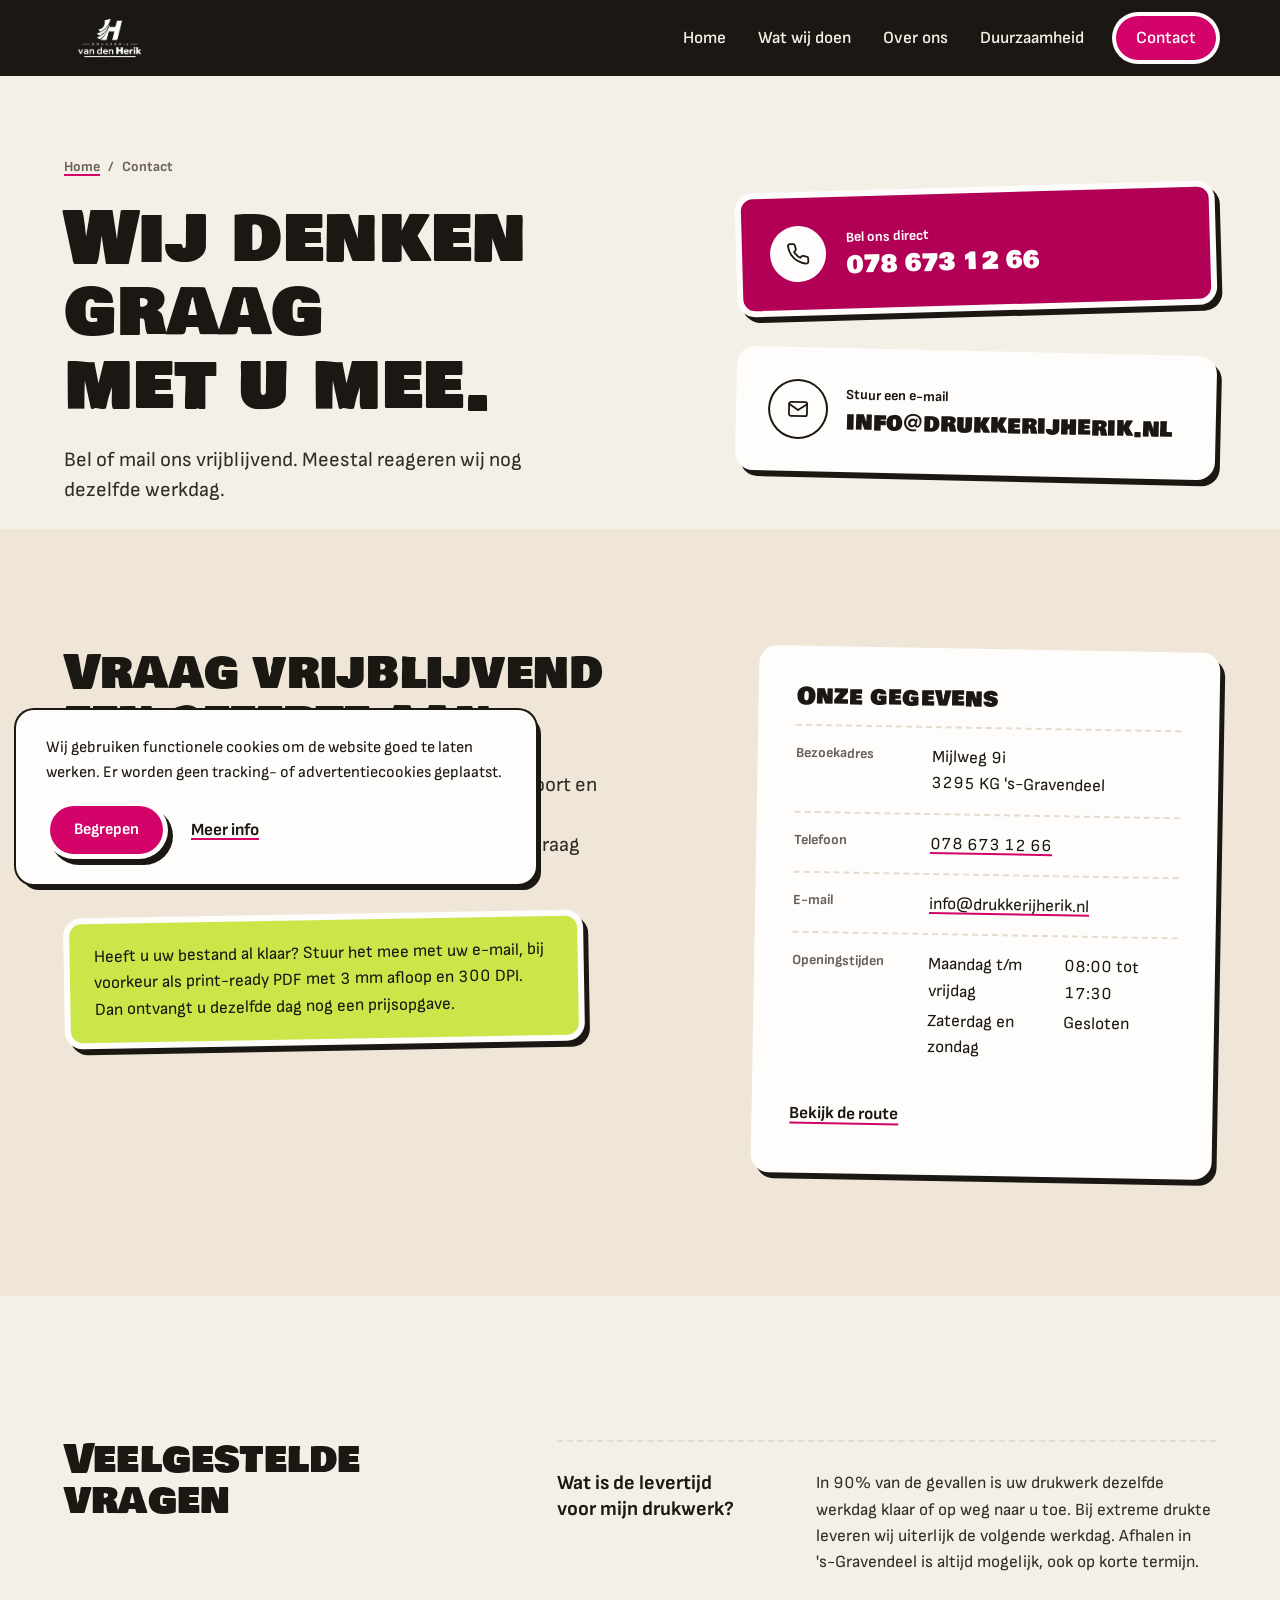
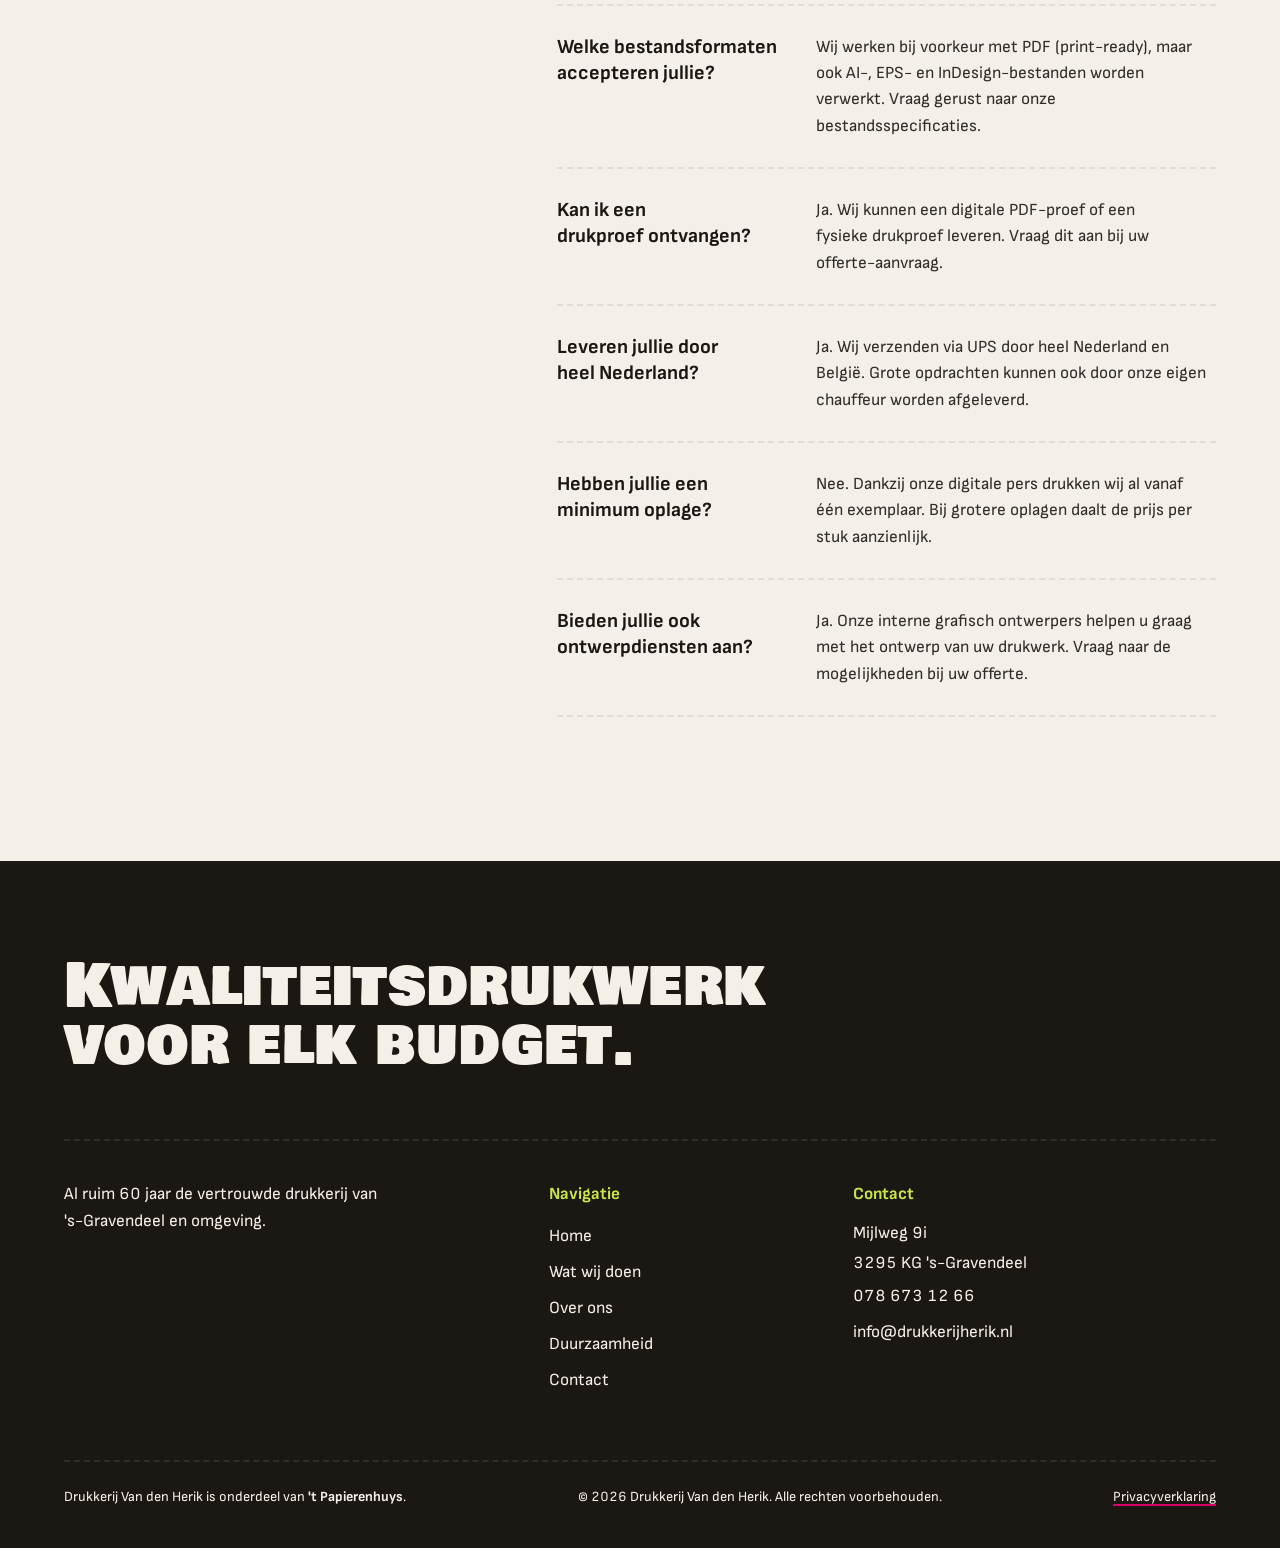
==== commit a9b5c34c: "Polish after the Hallmark audit; drop the doubted sustainability claims Audit fixes (sloplint before" ====
--- a/contact.html
+++ b/contact.html
@@ -12,11 +12,15 @@
   <meta property="og:title" content="Contact | Drukkerij Van den Herik" />
   <meta property="og:description" content="Neem contact op met Drukkerij Van den Herik. Vraag een offerte aan, stel uw vraag of kom langs op ons adres in 's-Gravendeel." />
   <meta property="og:url" content="https://drukkerijherik.nl/contact" />
-  <meta property="og:image" content="https://drukkerijherik.nl/logo.png" />
-  <meta name="twitter:card" content="summary" />
+  <meta property="og:image" content="https://drukkerijherik.nl/og-image.jpg" />
+  <meta property="og:image:width" content="1200" />
+  <meta property="og:image:height" content="630" />
+  <meta property="og:image:alt" content="Drukpers van Drukkerij Van den Herik in volle productie" />
+  <meta name="twitter:card" content="summary_large_image" />
   <meta name="twitter:title" content="Contact | Drukkerij Van den Herik" />
   <meta name="twitter:description" content="Neem contact op met Drukkerij Van den Herik. Vraag een offerte aan, stel uw vraag of kom langs op ons adres in 's-Gravendeel." />
-  <meta name="twitter:image" content="https://drukkerijherik.nl/logo.png" />
+  <meta name="twitter:image" content="https://drukkerijherik.nl/og-image.jpg" />
+  <meta name="twitter:image:alt" content="Drukpers van Drukkerij Van den Herik in volle productie" />
   <link rel="icon" href="logo.png" type="image/png" />
   <link rel="preconnect" href="https://fonts.googleapis.com" />
   <link rel="preconnect" href="https://fonts.gstatic.com" crossorigin />
@@ -169,7 +173,7 @@
       <p class="footer__statement">Kwaliteits&shy;drukwerk voor elk budget.</p>
       <div class="footer__raster">
         <div>
-          <p class="footer__beschrijving">Al meer dan 63 jaar de vertrouwde drukkerij van <span class="heel">'s-Gravendeel</span> en omgeving.</p>
+          <p class="footer__beschrijving">Al ruim 60 jaar de vertrouwde drukkerij van <span class="heel">'s-Gravendeel</span> en omgeving.</p>
         </div>
         <div>
           <p class="footer__koptekst">Navigatie</p>
--- a/css/style.css
+++ b/css/style.css
@@ -12,6 +12,9 @@
 /* Hallmark · waive 44c · the posture puts the visual under or beside the head on purpose · on the print shop pages the Index hero sets the product cards under the head (/), and the Banner heroes on /diensten, /contact and /privacy end early so the first section shows above the fold */
 /* Hallmark · dismissed 23 · the lime field is the Sticker theme's one allowed field band with ink type, once a page as the close, and #scroll-voortgang is a 4px bar, not a fill */
 /* Hallmark · answered F15 · one column gap (--gap-columns, 32px) for every grid below the hero; the hero grid keeps its own 96px gap between text and visual as layout.md asks */
+/* Hallmark · dropped Geen beloftes, maar meetbare keuzes., FSC- of PEFC-papier, Plastic verpakkingen, Minder energieverbruik, 40% · the owner doubts the 0 plastic and the 40% energy claims on /duurzaamheid, so they go, and the band of figures they filled goes with them */
+/* Hallmark · reworded "Energiezuinig drukken" to "Digitaal drukken" · the step on /duurzaamheid lost its 40% figure with the owner's doubted energy claim */
+/* Hallmark · dismissed 77 · /contact holds the call, the mail, the address, the hours, the route and the drukwerk questions; /privacy is the Privacyverklaring, read top to bottom */
 @import url("./tokens.css");
 @import url("./base.css");
 
@@ -23,17 +26,13 @@
    ========================================= */
 
 :root {
-  /* Materiaalstalen (alleen in de stalen op /diensten en /duurzaamheid) */
+  /* Materiaalstalen (alleen in de stalen op /diensten) */
   --color-folie-licht: oklch(88% 0.12 92);
   --color-folie: oklch(72% 0.13 82);
   --color-folie-donker: oklch(52% 0.1 75);
   --color-glans-a: oklch(42% 0.12 252);
   --color-glans-b: oklch(70% 0.1 235);
   --color-soft: oklch(91% 0.03 300);
-  --color-staal-gerecycled: oklch(88% 0.035 140);
-  --color-staal-agro: oklch(88% 0.05 90);
-  --color-staal-inkt: oklch(84% 0.05 165);
-  --color-staal-verpakking: oklch(82% 0.05 70);
   --rotate-l: -1.6deg;
   --rotate-r: 1.3deg;
   --nav-h: 76px;
@@ -152,8 +151,33 @@
 .hero--index > .container { width: 100%; }
 .hero__kop { display: grid; grid-template-columns: repeat(12, minmax(0, 1fr)); column-gap: var(--gap-columns); align-items: end; margin-bottom: 56px; }
 .hero__kop h1 { grid-column: 1 / span 7; font-size: min(var(--text-display), 4rem); }
+.hero__merk { grid-column: 1 / span 7; display: flex; flex-direction: column; align-items: flex-start; gap: var(--space-xl); }
+.hero__logo { width: clamp(180px, 20vw, 260px); height: auto; padding: var(--space-sm) var(--space-md); }
 .hero__tekst { grid-column: 8 / -1; display: grid; gap: 20px; }
 .hero__tekst .lead { max-width: 34ch; }
+/* Index-hero met baliekaart: kop, intro en knoppen links, voordelen en contact rechts */
+.hero--index:has(.hero__kop--balie) { padding-block: var(--space-xl); }
+.hero__kop--balie { align-items: center; margin-bottom: var(--space-xl); }
+.hero__kop--balie .hero__merk { gap: var(--space-lg); }
+.hero__kop--balie .hero__logo { width: clamp(180px, 16vw, 230px); margin-bottom: var(--space-xs); }
+.hero__kop--balie .lead { max-width: 44ch; }
+.balie { position: relative; grid-column: 8 / -1; display: grid; gap: var(--space-lg); padding: var(--space-xl) var(--space-xl) var(--space-lg); }
+.balie__tag { position: absolute; top: -20px; right: var(--space-lg); rotate: 4deg; }
+.balie__titel { font-size: var(--text-2xl); line-height: 1.05; }
+.balie__lijst { gap: var(--space-sm); color: var(--color-ink-2); }
+.balie__lijst strong { color: var(--color-ink); }
+.balie__info { display: grid; grid-template-columns: max-content minmax(0, 1fr); align-items: center; gap: var(--space-sm) var(--space-lg); padding-top: var(--space-lg); border-top: var(--rule-bar) dashed var(--color-rule); }
+.balie__rij { display: contents; }
+.balie__rij dt { display: inline-flex; align-items: center; gap: var(--space-xs); font-size: var(--text-sm); font-weight: 700; color: var(--color-muted); }
+.balie__rij dt svg { width: 18px; height: 18px; flex: none; color: var(--color-accent); }
+.balie__rij dd { font-weight: 600; }
+.balie__tel { font: var(--display-weight) var(--text-lg)/1 var(--font-display); text-decoration: underline; text-decoration-color: var(--color-accent); text-decoration-thickness: 2px; text-underline-offset: 0.2em; }
+@media (max-width: 75rem) { .balie { margin-top: var(--space-lg); max-width: 640px; } }
+@media (max-width: 40rem) {
+  .balie { padding: var(--space-xl) var(--space-lg) var(--space-lg); }
+  .balie__info { grid-template-columns: minmax(0, 1fr); row-gap: var(--space-2xs); }
+  .balie__rij dd { margin-bottom: var(--space-xs); }
+}
 
 /* ——— Catalogus: kaarten met de eigen foto's ——— */
 .catalogus { display: grid; grid-template-columns: repeat(4, minmax(0, 1fr)); gap: var(--gap-columns); align-items: start; }
@@ -238,7 +262,6 @@
 .catalogus--3 > :nth-child(3n+1) .foto, .catalogus--3 > :nth-child(3n+1) .vulling { rotate: var(--rotate-l); }
 .catalogus--3 > :nth-child(3n+2) .foto, .catalogus--3 > :nth-child(3n+2) .vulling { rotate: var(--rotate-r); }
 .catalogus--3 > :nth-child(3n) .foto, .catalogus--3 > :nth-child(3n) .vulling { rotate: -0.8deg; }
-.woordvulling { aspect-ratio: 4 / 3; display: flex; flex-direction: column; justify-content: flex-end; font: var(--display-weight) clamp(1.5rem, 2.4vw, 2.25rem)/1.05 var(--font-display); }
 
 /* ——— Materiaalstalen ——— */
 .stalen { display: grid; grid-template-columns: repeat(3, minmax(0, 1fr)); gap: var(--space-2xl) var(--gap-columns); }
@@ -275,7 +298,6 @@
 .verhaal__tekst { grid-column: 7 / -1; display: grid; gap: 20px; }
 .verhaal__tekst h2 { font-size: min(var(--text-section), 2.75rem); }
 .verhaal__tekst p { color: var(--color-ink-2); max-width: 60ch; }
-.jaartal { aspect-ratio: 4 / 3; display: flex; align-items: flex-end; font: var(--display-weight) clamp(5rem, 11vw, 10rem)/0.85 var(--font-display); }
 .tellers { display: grid; grid-template-columns: repeat(3, minmax(0, 1fr)); gap: var(--gap-columns); padding-top: var(--space-lg); border-top: var(--rule-bar) dashed var(--color-rule); }
 .teller strong { display: block; font: var(--display-weight) var(--text-2xl)/1 var(--font-display); }
 .teller span { font-size: var(--text-sm); font-weight: 700; color: var(--color-muted); }
@@ -289,6 +311,7 @@
 .hero__links { display: grid; gap: var(--space-lg); }
 .hero__beeld { position: relative; }
 .hero__beeld .tag { position: absolute; top: -18px; right: var(--space-lg); rotate: 4deg; }
+.hero__jaar { position: absolute; left: var(--space-lg); bottom: -28px; rotate: -5deg; padding: var(--space-xs) var(--space-lg); font: var(--display-weight) clamp(1.75rem, 3.4vw, 3rem)/1 var(--font-display); white-space: nowrap; }
 .hero--corridor { padding-block: var(--space-3xl) var(--section-gap-s); }
 .hero--corridor h1 { max-width: 14ch; font-size: min(var(--text-display), 4.5rem); }
 .hero--corridor .hero__links { max-width: 760px; }
@@ -440,14 +463,12 @@
 .verhaal__beeld { position: relative; }
 .verhaal__tag { position: absolute; top: -16px; left: var(--space-lg); rotate: -3deg; }
 .galerij figcaption h3 { font: 700 var(--text-lg)/1.25 var(--font-body); letter-spacing: 0; }
-.galerij .woordvulling { font-size: clamp(1.25rem, 1.8vw, 1.75rem); }
-.hero--stage .jaartal { min-height: 560px; aspect-ratio: auto; }
-@media (max-width: 60rem) { .hero--stage .jaartal { min-height: 260px; } }
 .teller dt { order: 2; }
 .teller { display: flex; flex-direction: column-reverse; gap: var(--space-2xs); }
 
-/* ——— Duurzaamheid: stickervel, certificaten, stalen ——— */
-.stickervel { display: flex; flex-direction: column; align-items: center; gap: 32px; padding-block: var(--space-xl); }
+/* ——— Duurzaamheid: stickervel en certificaten ——— */
+.stickervel { display: flex; flex-direction: column; align-items: center; gap: var(--space-xl); padding-block: var(--space-xl); }
+@media (min-width: 75rem) { .stickervel .tag--groot { min-height: 100px; padding-inline: 44px; font-size: var(--text-2xl); } }
 .tag--groot { min-height: 84px; padding: 0 36px; font-size: var(--text-xl); border-width: 6px; box-shadow: var(--shadow-card); }
 .stickervel > :nth-child(odd) { translate: -48px 0; }
 .stickervel > :nth-child(even) { translate: 56px 0; }
@@ -455,7 +476,6 @@
 .stickervel > :nth-child(2) { rotate: 3deg; }
 .stickervel > :nth-child(3) { rotate: -2deg; }
 .stickervel > :nth-child(4) { rotate: 5deg; }
-.stickervel > :nth-child(5) { rotate: -3deg; }
 .tag--roze { background: var(--color-accent); color: var(--color-accent-ink); }
 .tag--wit { background: var(--color-white); color: var(--color-ink); }
 .tag--inkt { background: var(--color-ink); color: var(--color-paper); }
@@ -470,14 +490,8 @@
 .cert__naam h3 { font-size: var(--text-2xl); }
 .cert__tekst { grid-column: 4 / span 5; color: var(--color-ink-2); }
 .cert__punten { grid-column: 9 / -1; align-content: start; }
-.stalen--4 { grid-template-columns: repeat(4, minmax(0, 1fr)); }
-.staal--gerecycled .staal__vlak { background: var(--color-staal-gerecycled); }
-.staal--agro .staal__vlak { background: var(--color-staal-agro); }
-.staal--inkt .staal__vlak { background: var(--color-staal-inkt); }
-.staal--verpakking .staal__vlak { background: var(--color-staal-verpakking); }
-@media (max-width: 75rem) { .stalen--4 { grid-template-columns: repeat(2, minmax(0, 1fr)); } }
 @media (max-width: 60rem) { .cert__naam, .cert__tekst, .cert__punten { grid-column: 1 / -1; } .cert { grid-template-columns: minmax(0, 1fr); } .stickervel { align-items: flex-start; padding: 0; } .stickervel > * { translate: none !important; } }
-@media (max-width: 40rem) { .stalen--4 { grid-template-columns: minmax(0, 1fr); } .tag--groot { min-height: 52px; font-size: var(--text-md); } }
+@media (max-width: 40rem) { .tag--groot { min-height: 52px; font-size: var(--text-md); } }
 
 /* ——— Contact en privacy ——— */
 .contact__tekst { grid-column: 1 / span 6; display: grid; gap: var(--space-lg); align-content: start; }
@@ -500,13 +514,18 @@
 /* ——— Brede Bowlby-koppen: kolommen en telefoonmaten ——— */
 .zij h2 { font-size: min(var(--text-section), 2.5rem); }
 .hero--stage .hero__raster:not(.hero__raster--counter) { grid-template-columns: minmax(0, 6fr) minmax(0, 5fr); }
+/* /over-ons: de foto van het oude pand draagt de hero, dus op brede schermen krijgt hij de grootste kolom */
+@media (min-width: 85rem) {
+  .hero--stage:has(.hero__raster--pand) { padding-block: var(--space-2xl); }
+  .hero--stage .hero__raster.hero__raster--pand { grid-template-columns: minmax(0, 5fr) minmax(0, 6fr); gap: var(--space-xl); }
+}
+.hero__raster--pand .foto img { object-position: 85% 50%; }
 .hero--stage h1 { font-size: min(var(--text-display), 4rem); }
 .stappen { row-gap: var(--space-3xl); }
 @media (max-width: 40rem) {
   h1, .hero__kop h1, .hero--stage h1, .hero--corridor h1 { font-size: 2.25rem; }
   h2, .slot h2, .product h2, .verhaal__tekst h2, .zij h2 { font-size: 1.875rem; }
   .footer__statement { font-size: 1.75rem; }
-  .jaartal { font-size: 4.5rem; }
 }
 @media (max-width: 60rem) { .hero--stage .hero__raster:not(.hero__raster--counter) { grid-template-columns: minmax(0, 1fr); } }
 @media (max-width: 60rem) { .stappen { grid-template-columns: repeat(2, minmax(0, 1fr)); } }
